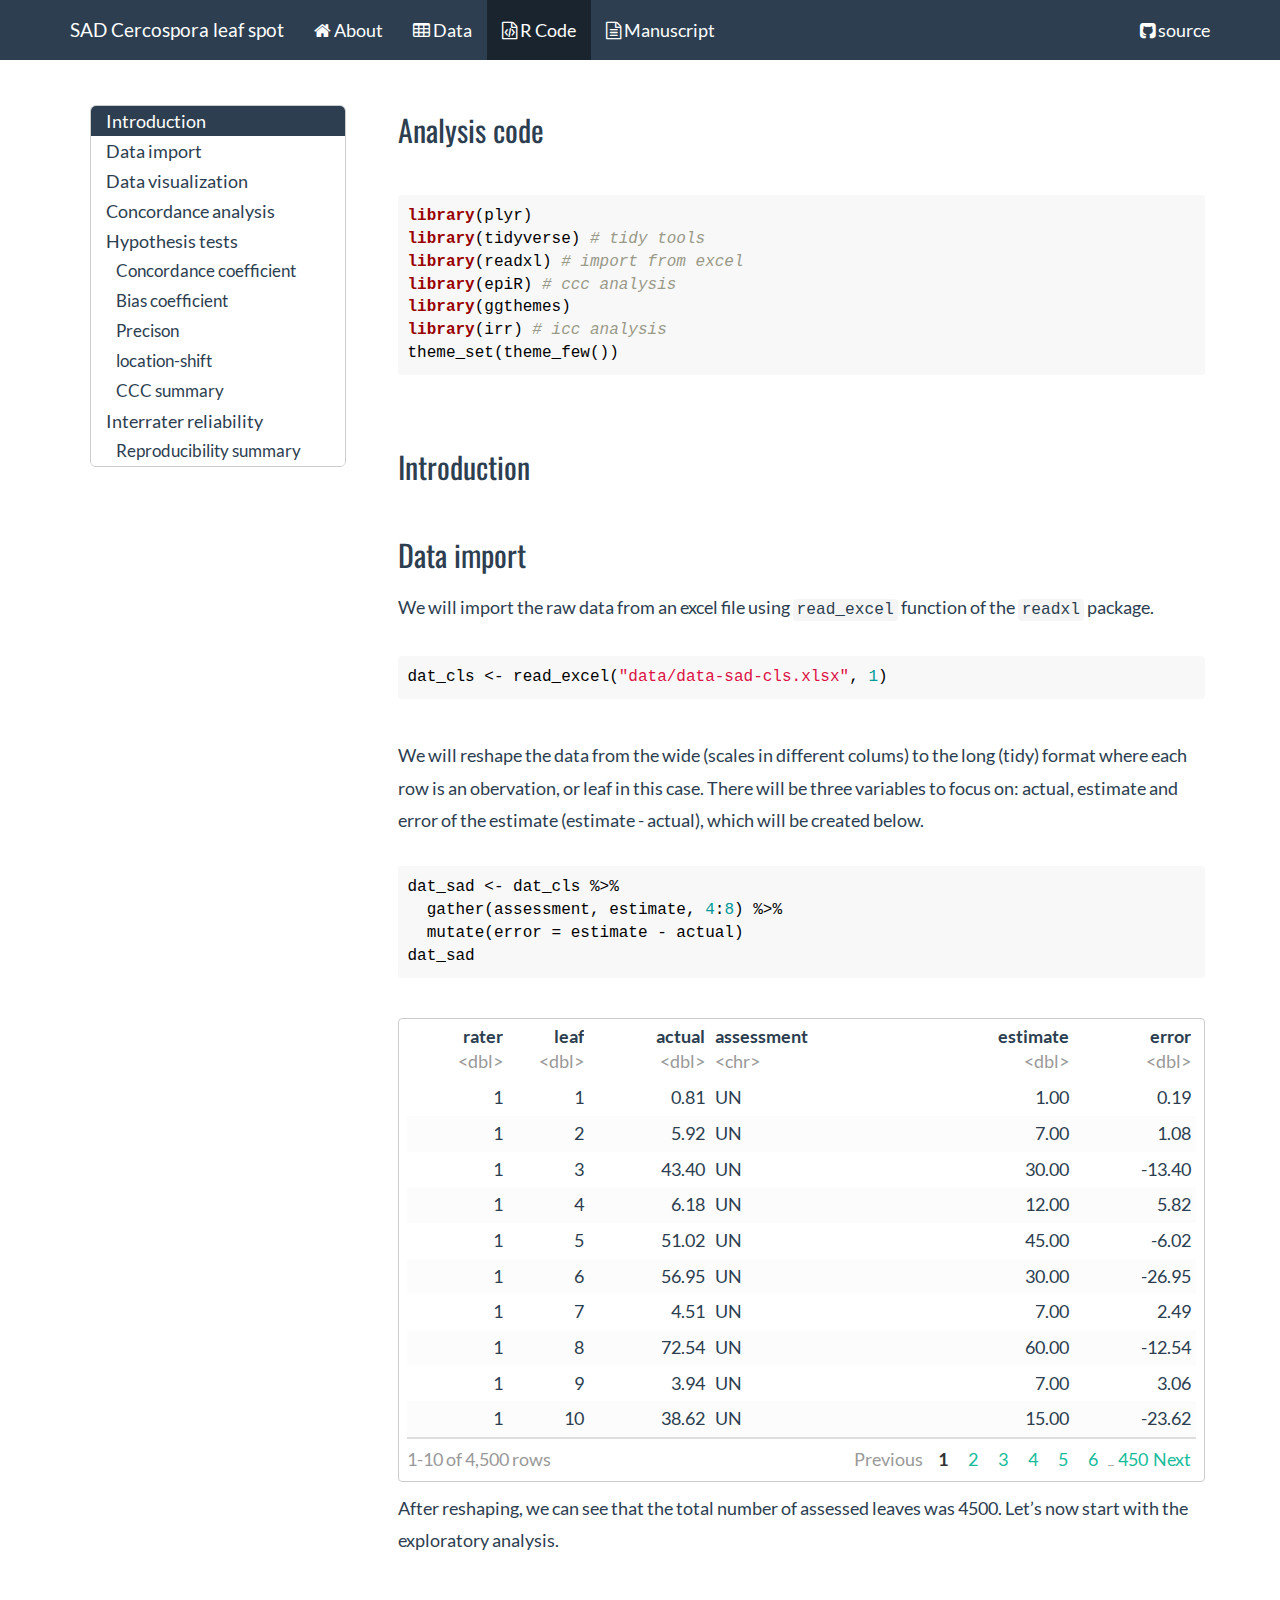
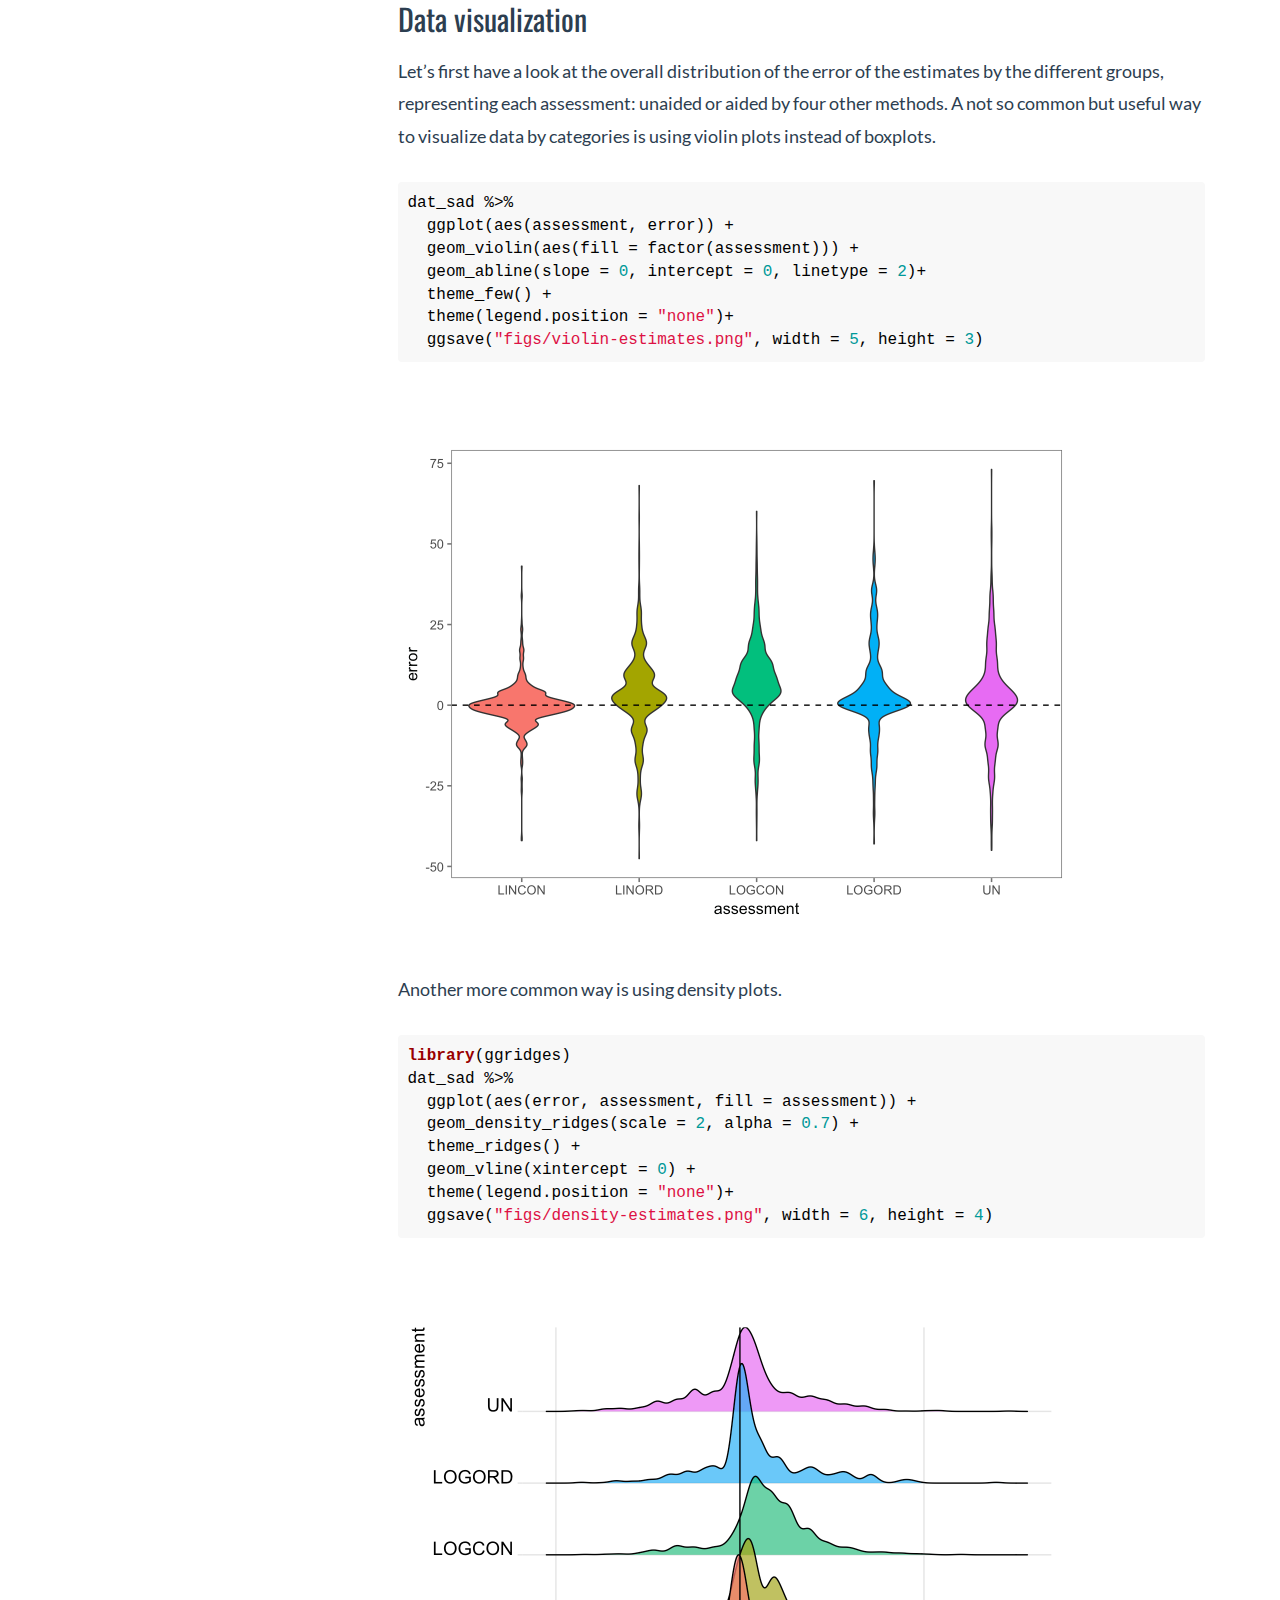
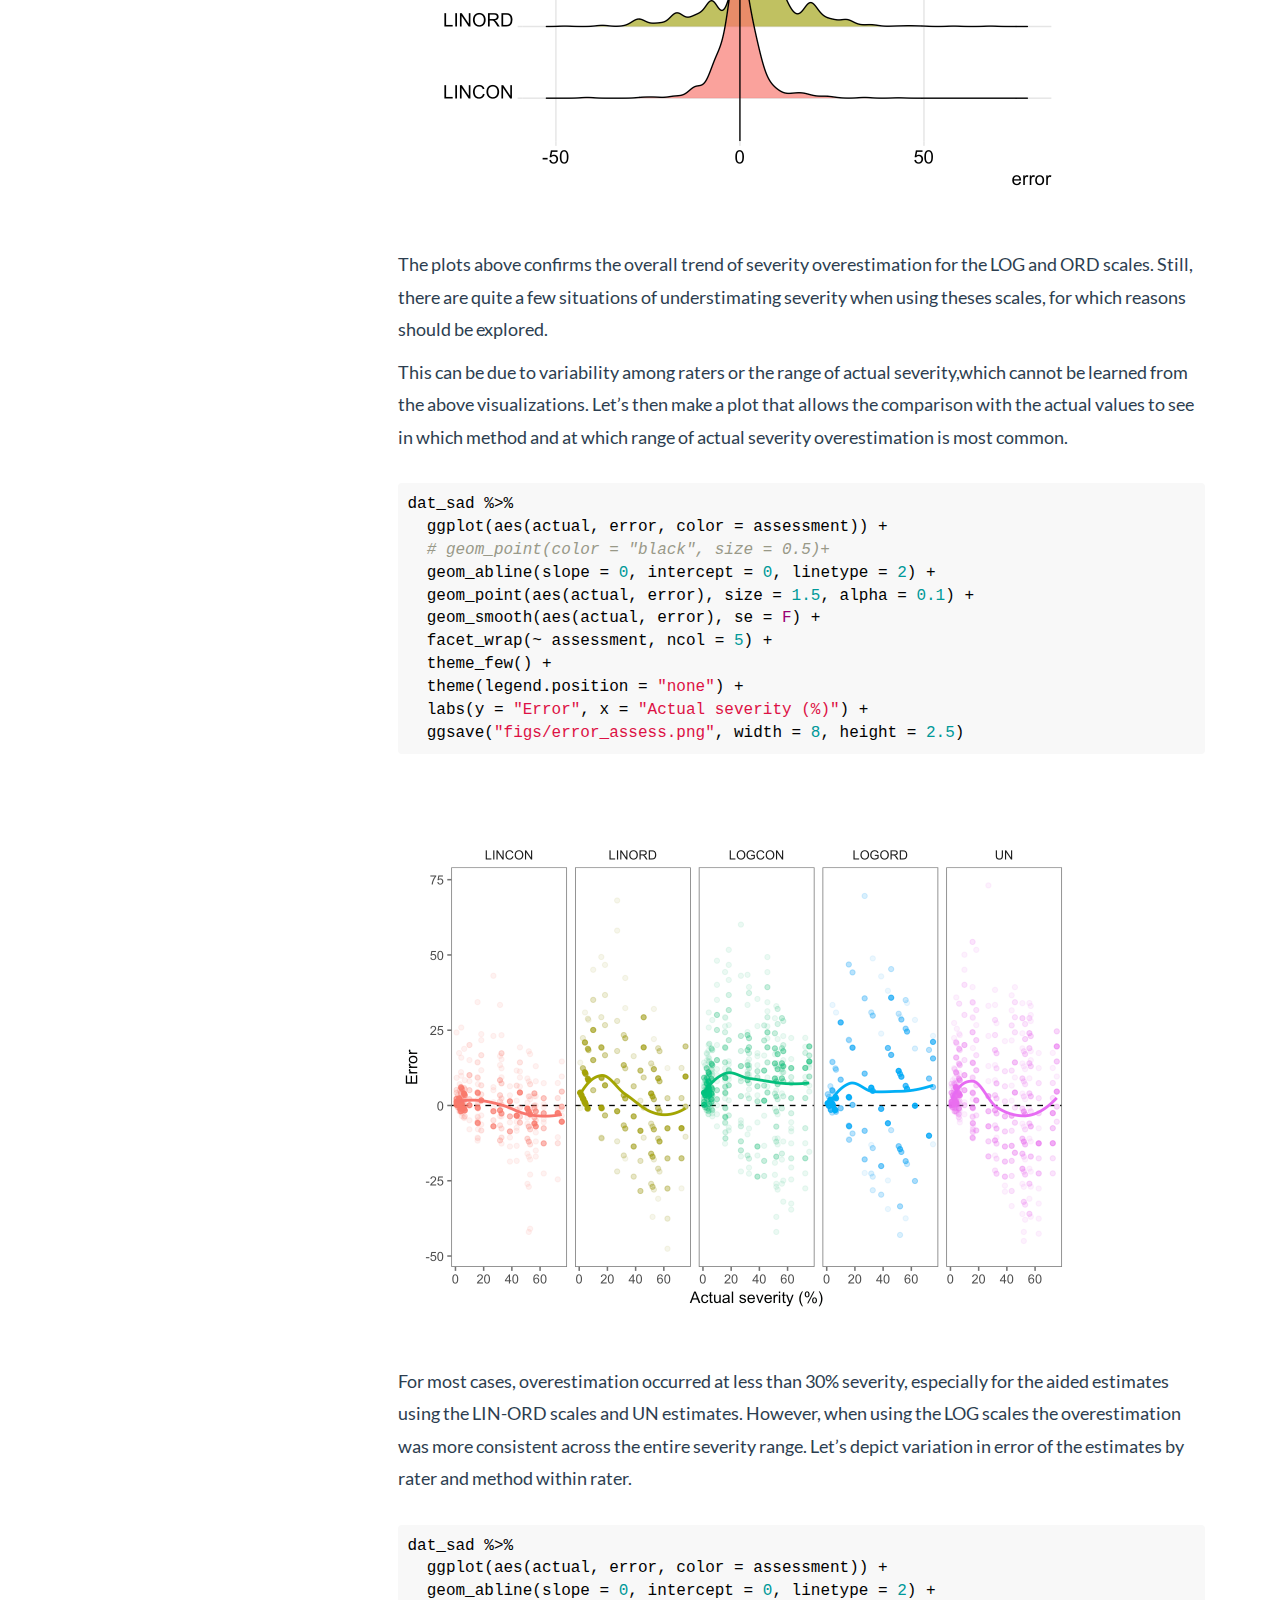
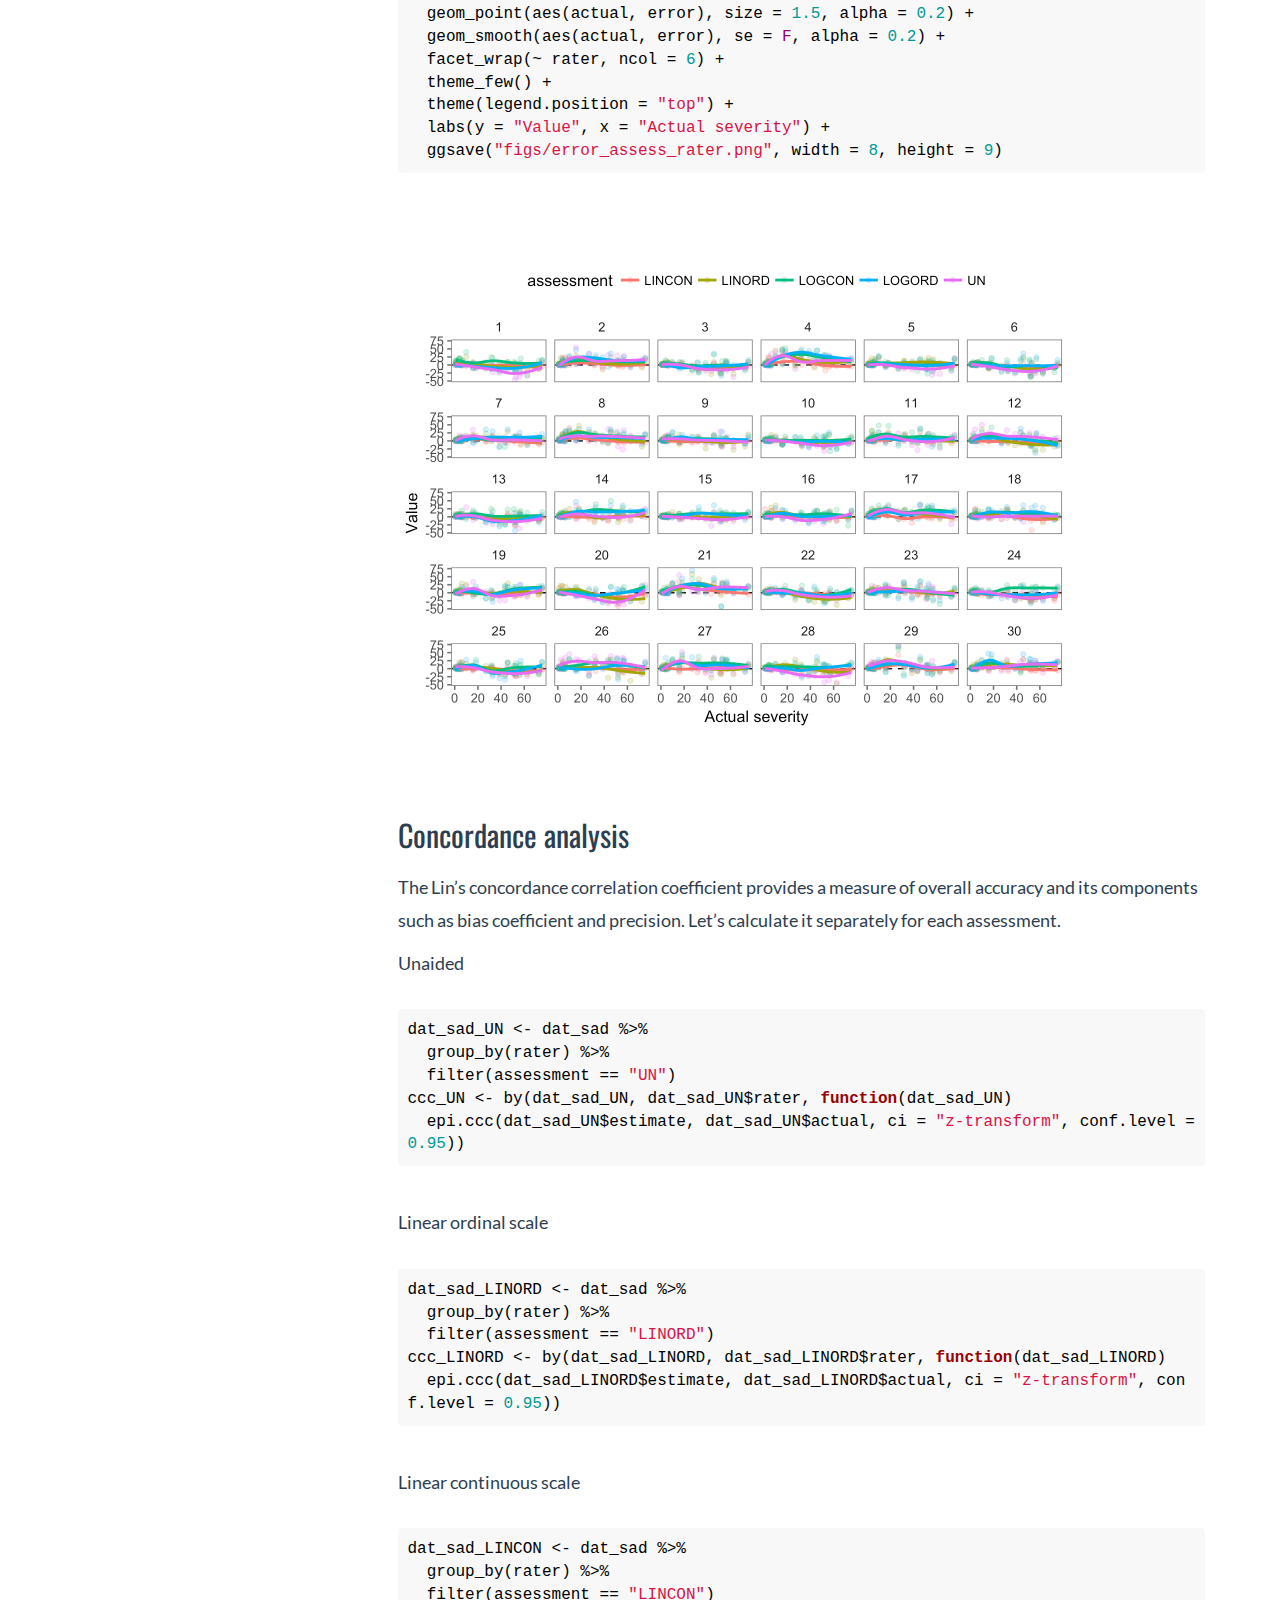
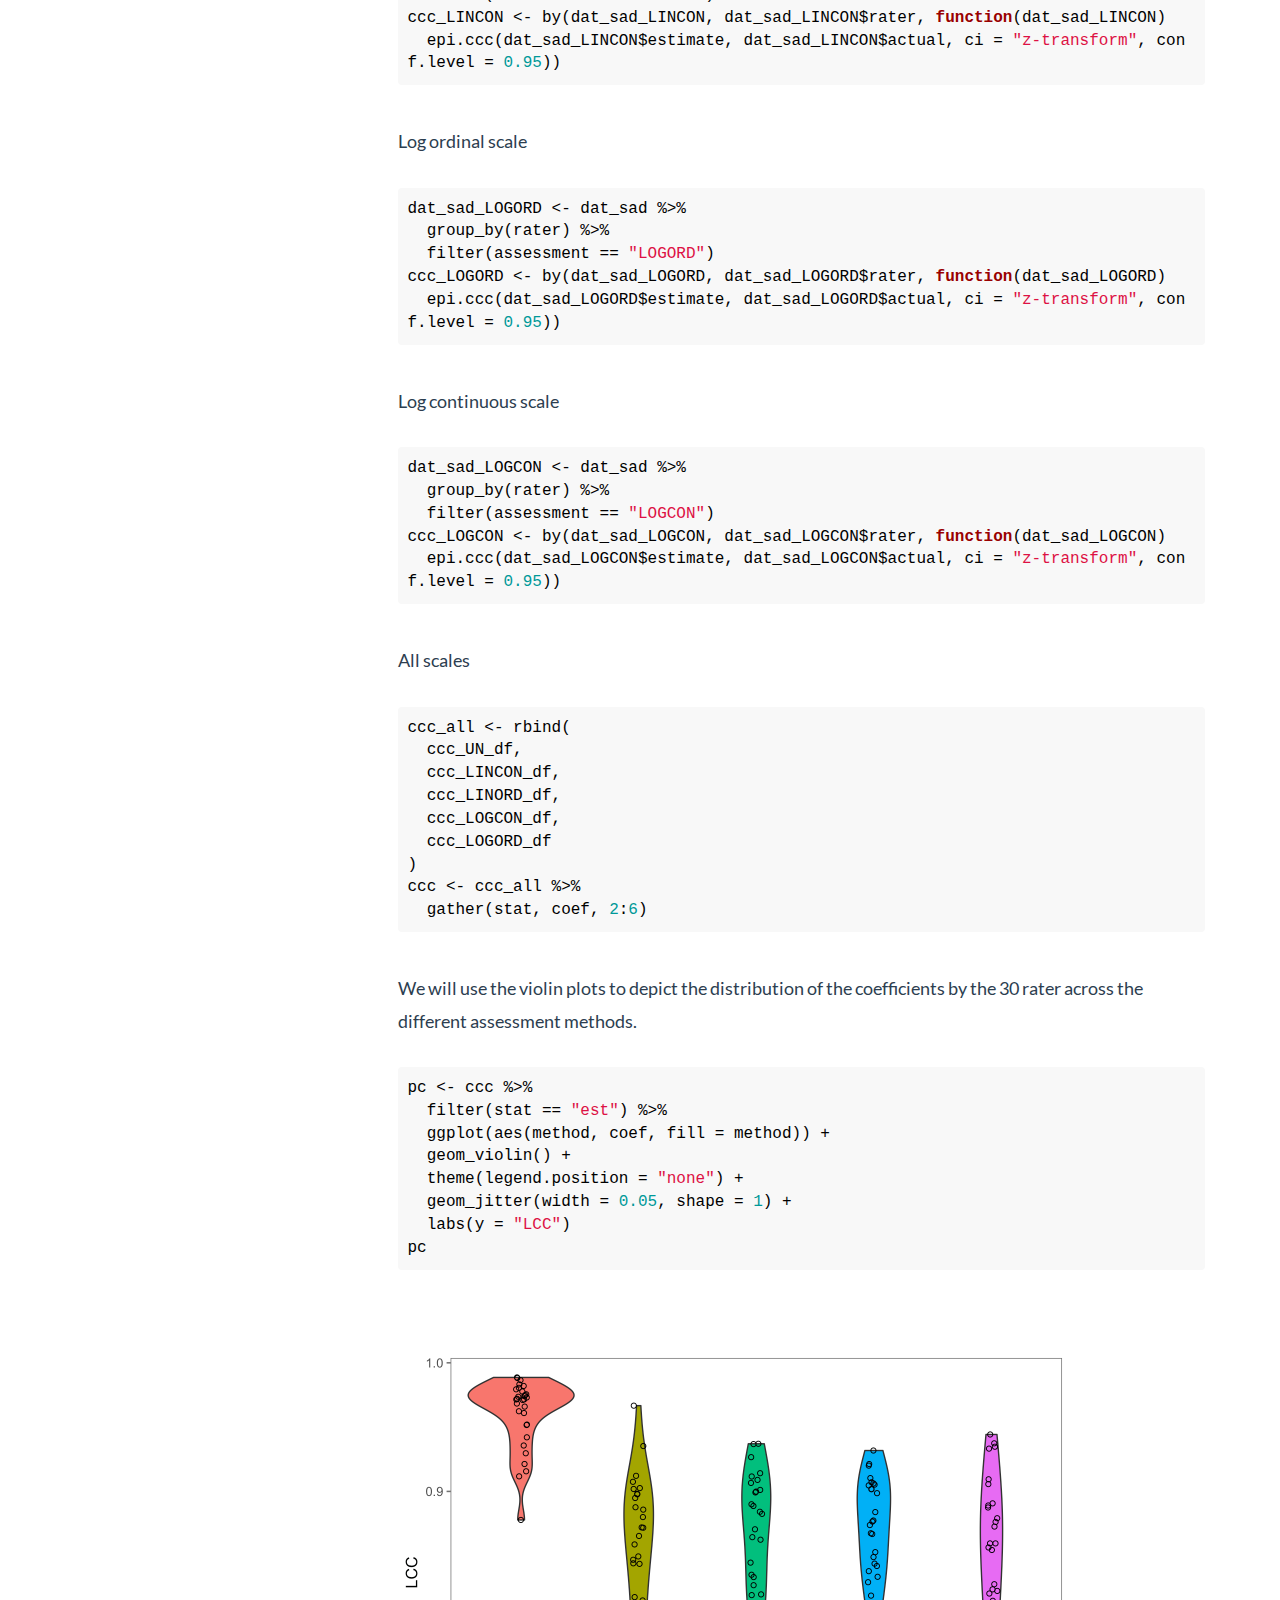
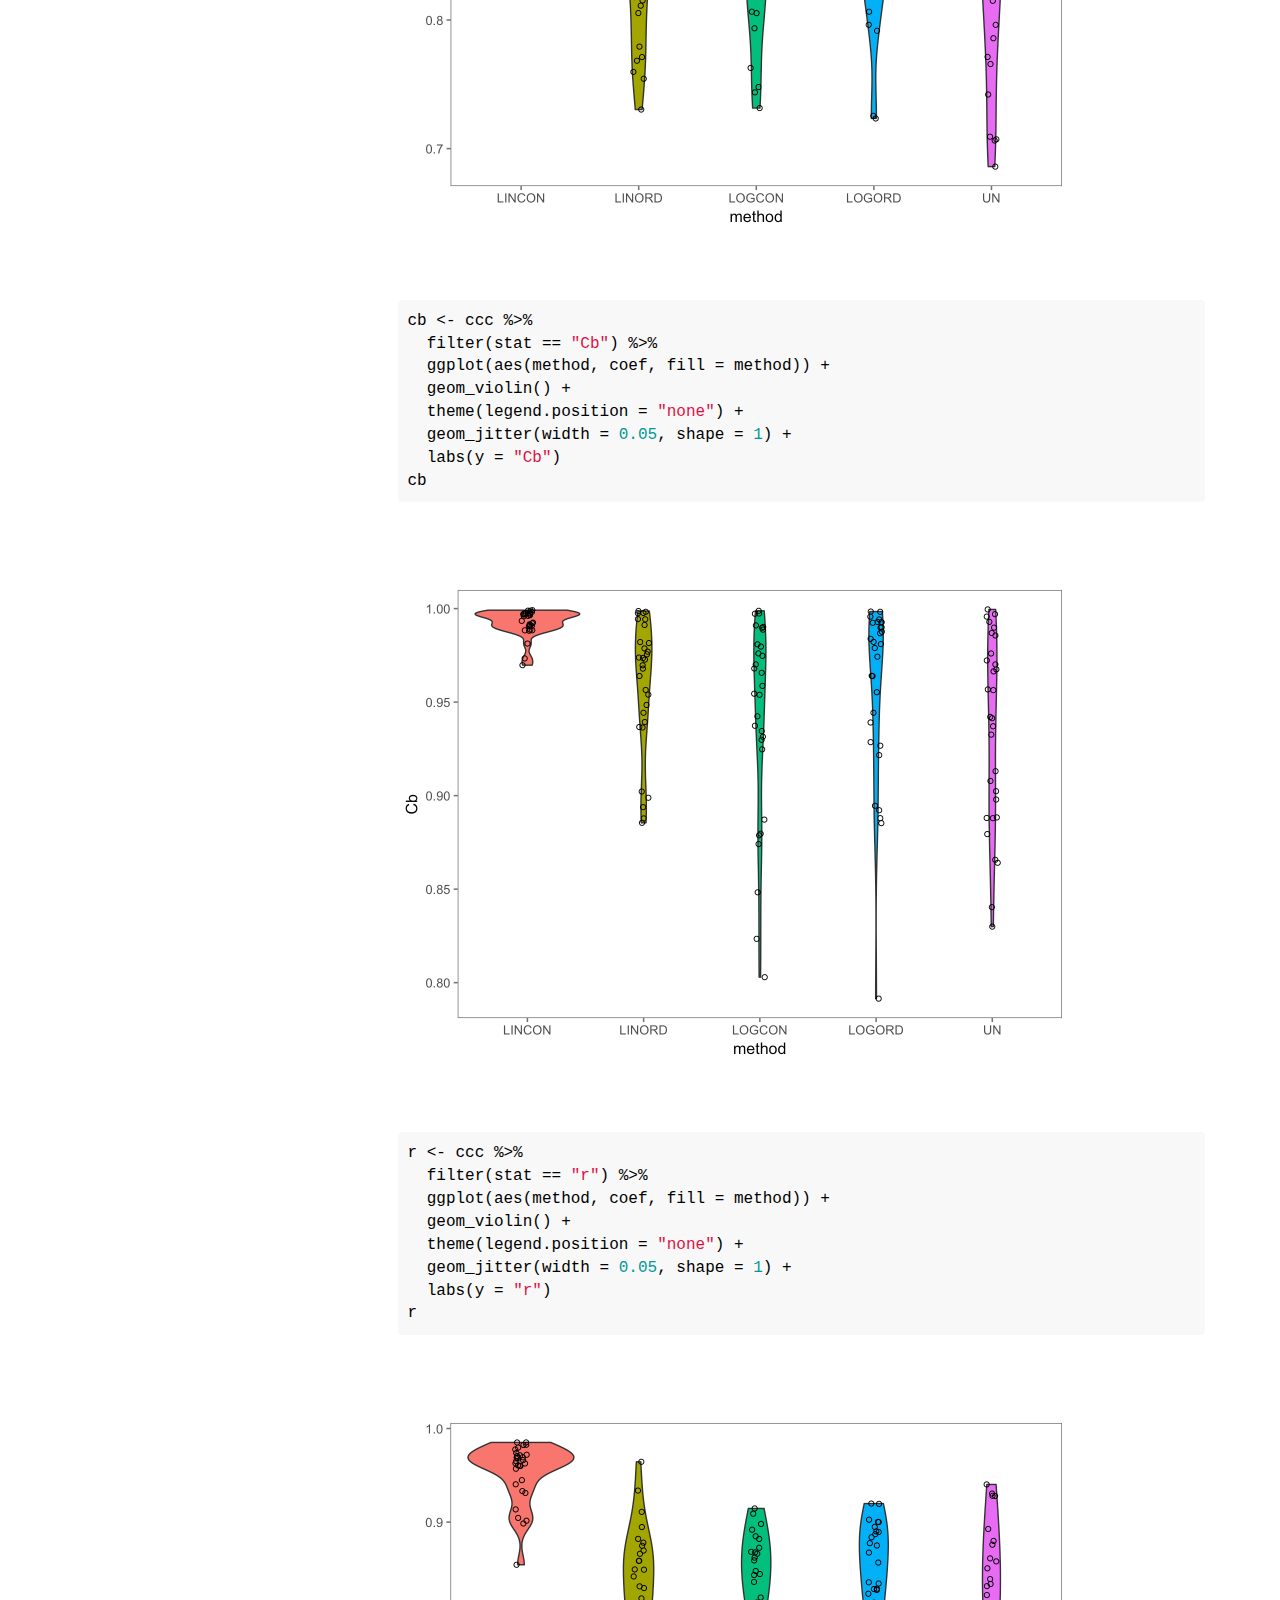
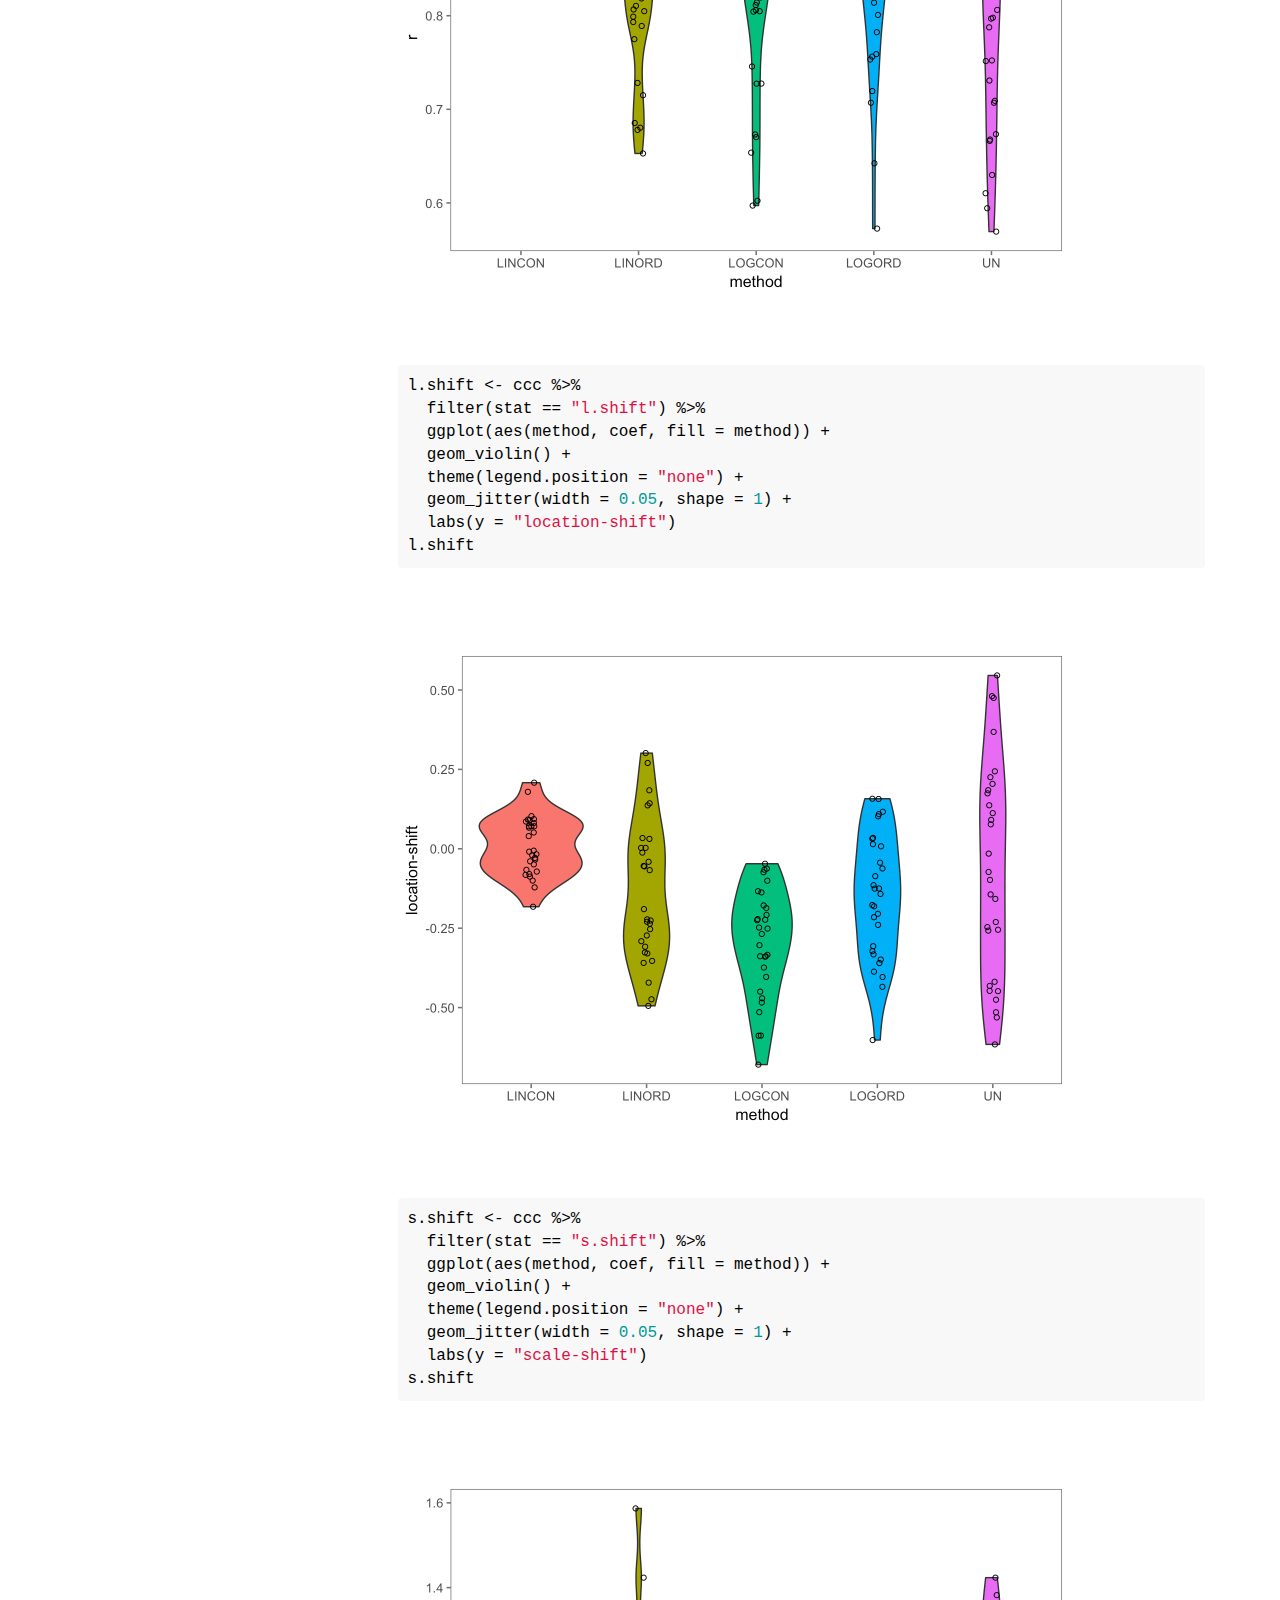
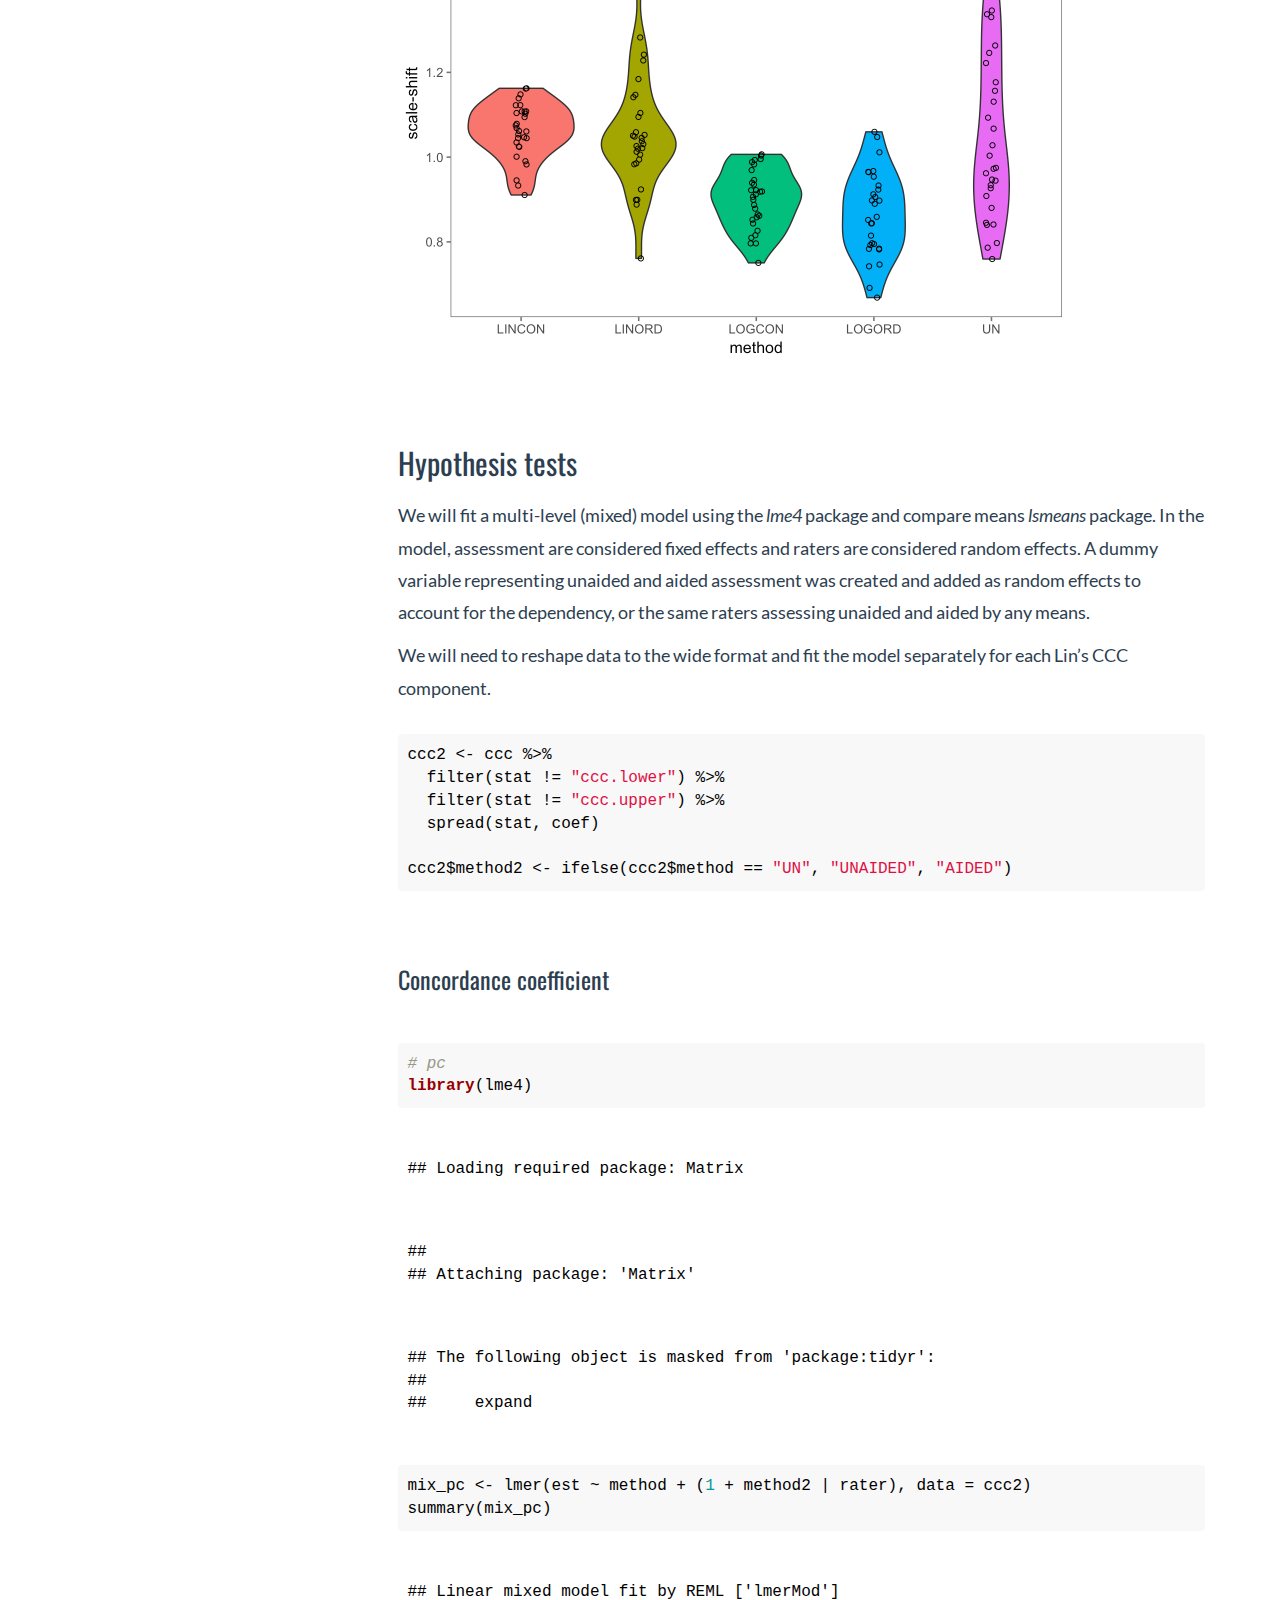
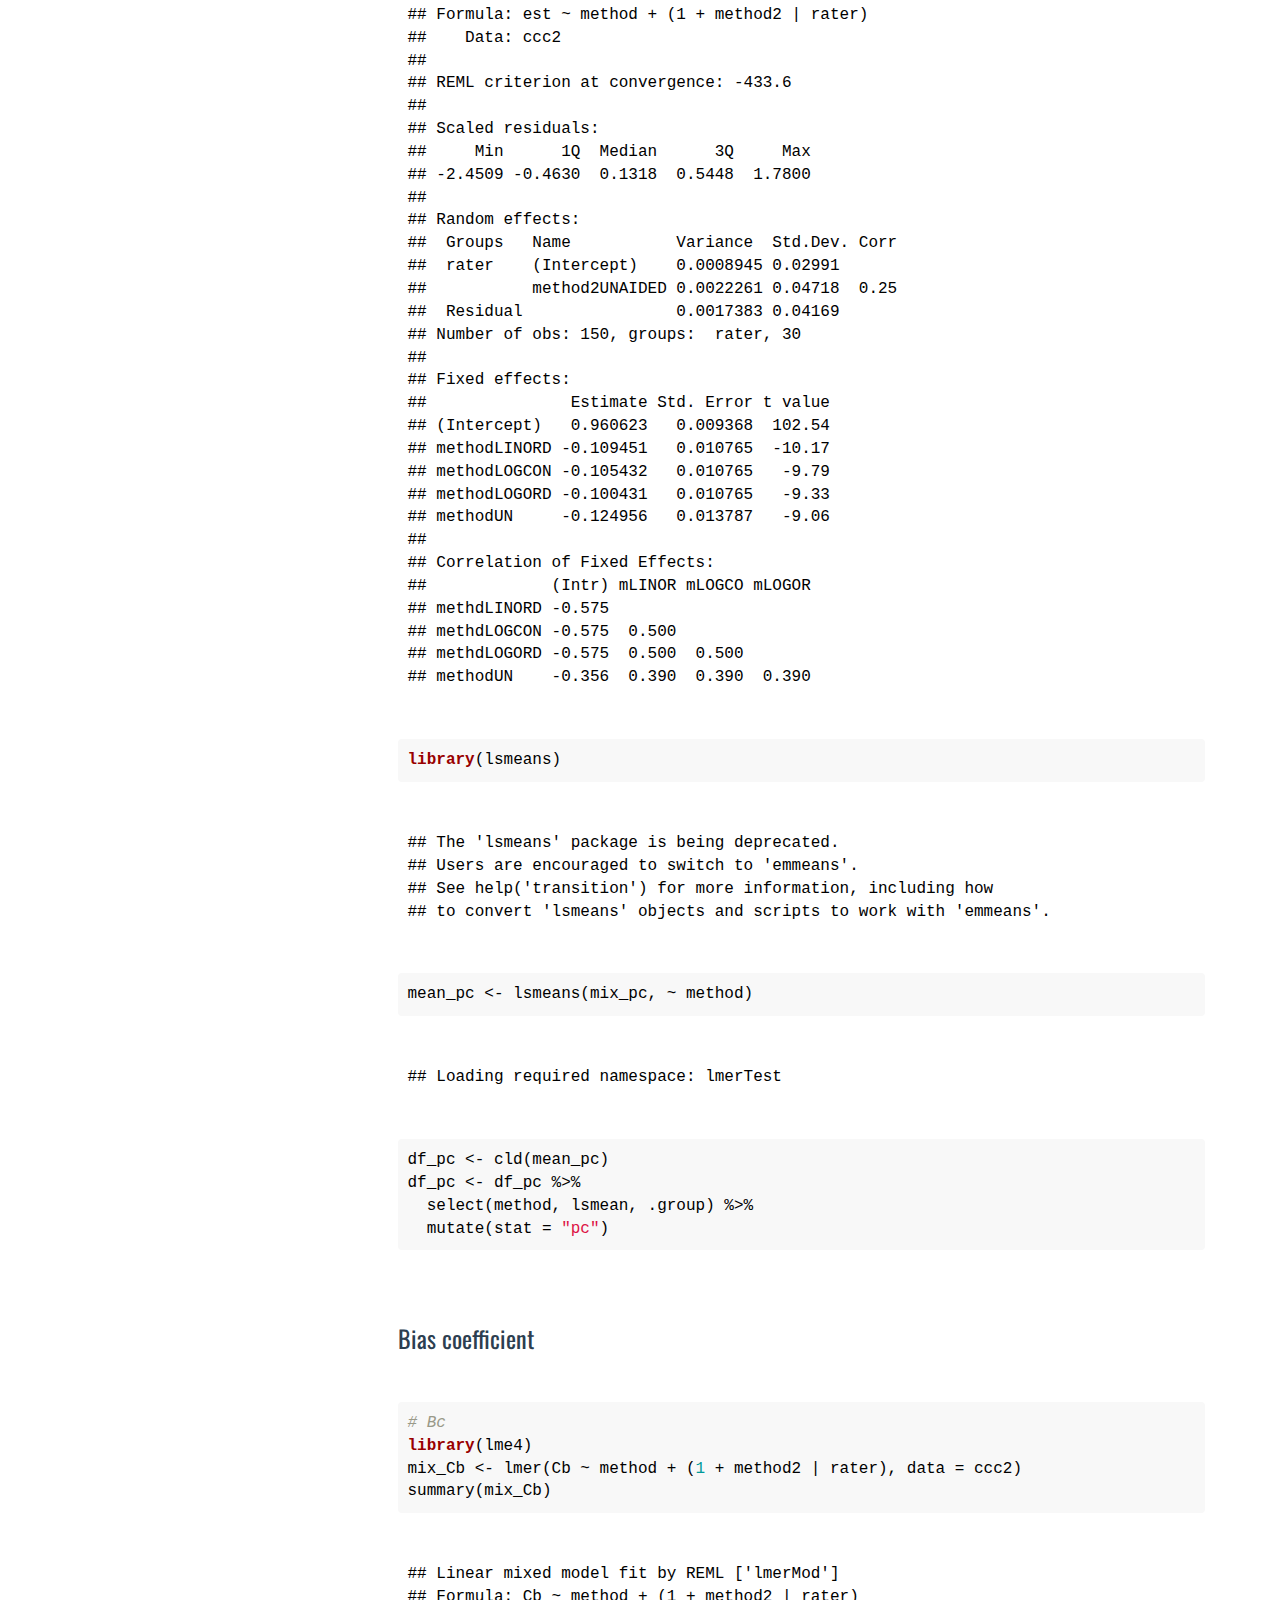
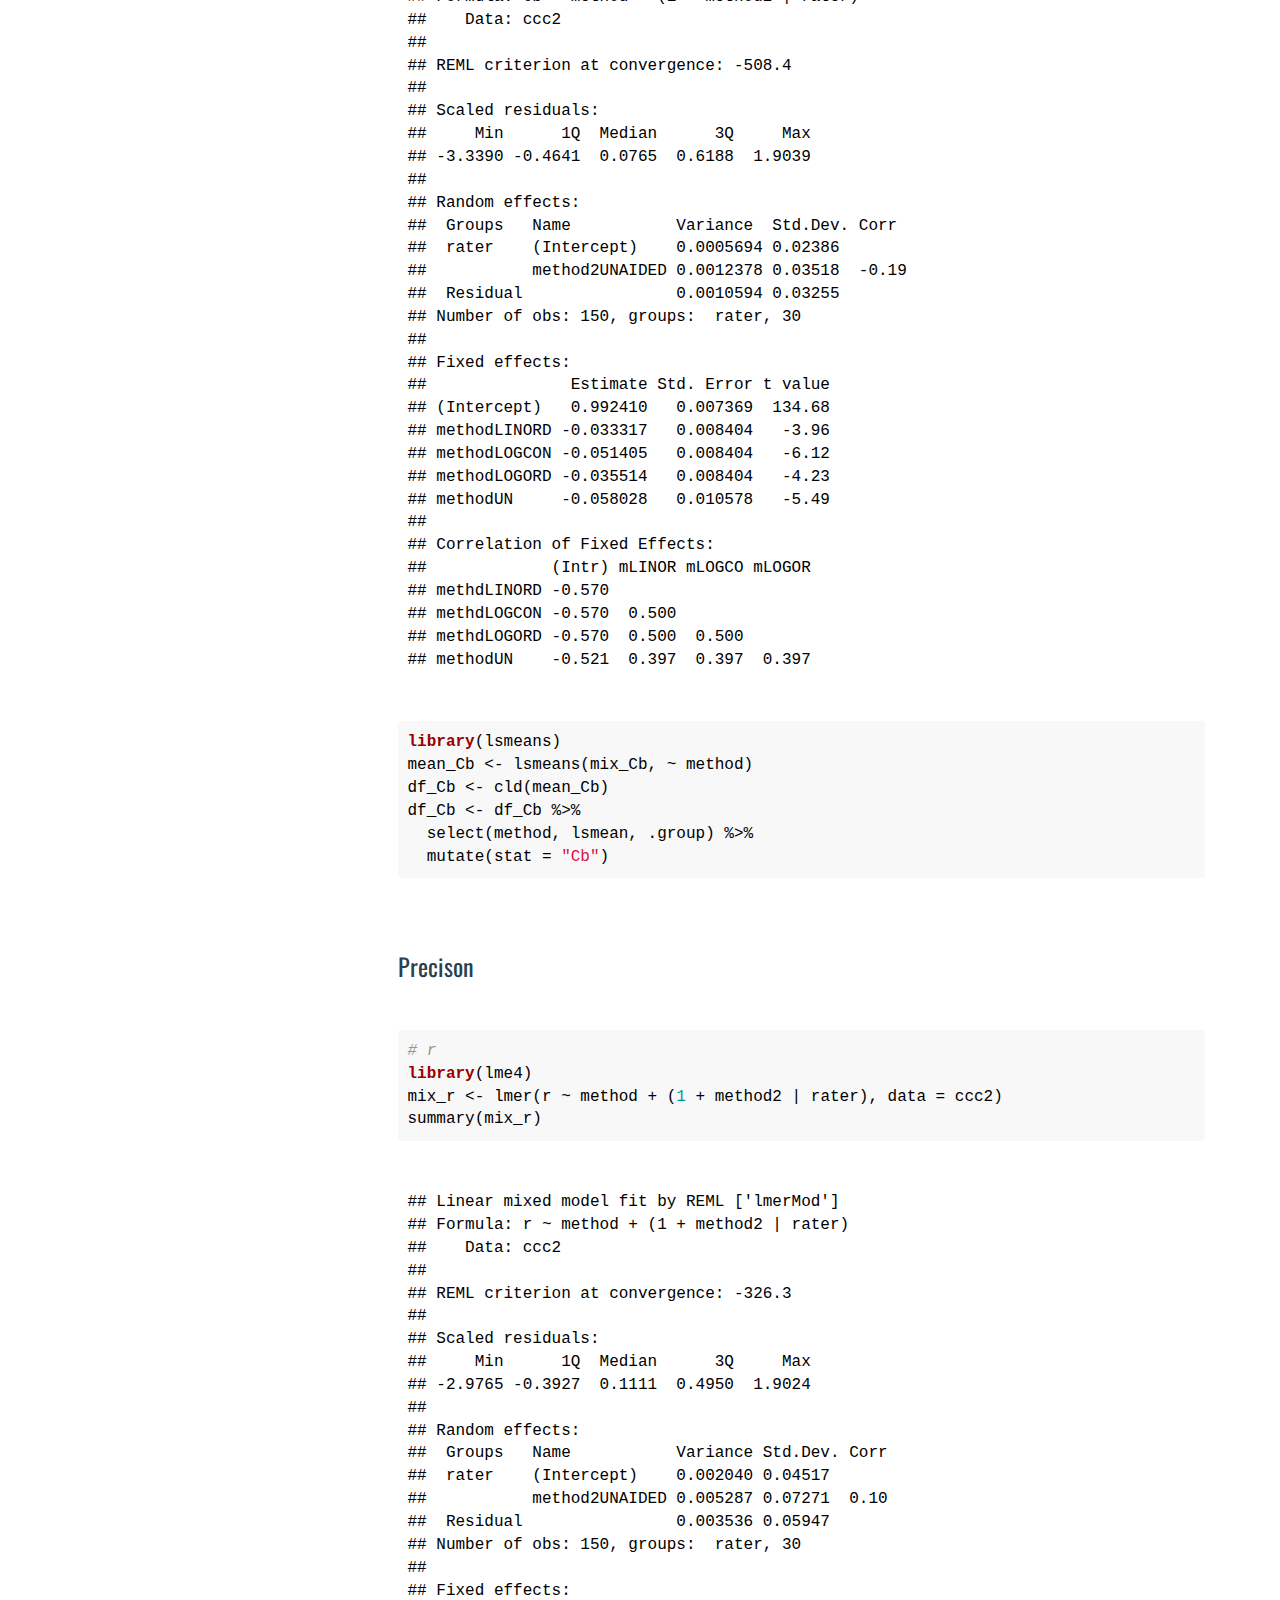
==== docs/code.html @ 4b331e7a "First commit" ====
<!DOCTYPE html>

<html xmlns="http://www.w3.org/1999/xhtml">

<head>

<meta charset="utf-8" />
<meta http-equiv="Content-Type" content="text/html; charset=utf-8" />
<meta name="generator" content="pandoc" />




<title>Analysis code</title>

<script src="site_libs/jquery-1.11.3/jquery.min.js"></script>
<meta name="viewport" content="width=device-width, initial-scale=1" />
<link href="site_libs/bootstrap-3.3.5/css/flatly.min.css" rel="stylesheet" />
<script src="site_libs/bootstrap-3.3.5/js/bootstrap.min.js"></script>
<script src="site_libs/bootstrap-3.3.5/shim/html5shiv.min.js"></script>
<script src="site_libs/bootstrap-3.3.5/shim/respond.min.js"></script>
<script src="site_libs/jqueryui-1.11.4/jquery-ui.min.js"></script>
<link href="site_libs/tocify-1.9.1/jquery.tocify.css" rel="stylesheet" />
<script src="site_libs/tocify-1.9.1/jquery.tocify.js"></script>
<script src="site_libs/navigation-1.1/tabsets.js"></script>
<link href="site_libs/highlightjs-9.12.0/default.css" rel="stylesheet" />
<script src="site_libs/highlightjs-9.12.0/highlight.js"></script>
<link href="site_libs/pagedtable-1.1/css/pagedtable.css" rel="stylesheet" />
<script src="site_libs/pagedtable-1.1/js/pagedtable.js"></script>
<link href="site_libs/font-awesome-4.5.0/css/font-awesome.min.css" rel="stylesheet" />

<style type="text/css">code{white-space: pre;}</style>
<style type="text/css">
  pre:not([class]) {
    background-color: white;
  }
</style>
<script type="text/javascript">
if (window.hljs) {
  hljs.configure({languages: []});
  hljs.initHighlightingOnLoad();
  if (document.readyState && document.readyState === "complete") {
    window.setTimeout(function() { hljs.initHighlighting(); }, 0);
  }
}
</script>



<style type="text/css">
h1 {
  font-size: 34px;
}
h1.title {
  font-size: 38px;
}
h2 {
  font-size: 30px;
}
h3 {
  font-size: 24px;
}
h4 {
  font-size: 18px;
}
h5 {
  font-size: 16px;
}
h6 {
  font-size: 12px;
}
.table th:not([align]) {
  text-align: left;
}
</style>

<link rel="stylesheet" href="style.css" />

</head>

<body>

<style type = "text/css">
.main-container {
  max-width: 940px;
  margin-left: auto;
  margin-right: auto;
}
code {
  color: inherit;
  background-color: rgba(0, 0, 0, 0.04);
}
img {
  max-width:100%;
  height: auto;
}
.tabbed-pane {
  padding-top: 12px;
}
button.code-folding-btn:focus {
  outline: none;
}
</style>


<style type="text/css">
/* padding for bootstrap navbar */
body {
  padding-top: 60px;
  padding-bottom: 40px;
}
/* offset scroll position for anchor links (for fixed navbar)  */
.section h1 {
  padding-top: 65px;
  margin-top: -65px;
}

.section h2 {
  padding-top: 65px;
  margin-top: -65px;
}
.section h3 {
  padding-top: 65px;
  margin-top: -65px;
}
.section h4 {
  padding-top: 65px;
  margin-top: -65px;
}
.section h5 {
  padding-top: 65px;
  margin-top: -65px;
}
.section h6 {
  padding-top: 65px;
  margin-top: -65px;
}
</style>

<script>
// manage active state of menu based on current page
$(document).ready(function () {
  // active menu anchor
  href = window.location.pathname
  href = href.substr(href.lastIndexOf('/') + 1)
  if (href === "")
    href = "index.html";
  var menuAnchor = $('a[href="' + href + '"]');

  // mark it active
  menuAnchor.parent().addClass('active');

  // if it's got a parent navbar menu mark it active as well
  menuAnchor.closest('li.dropdown').addClass('active');
});
</script>


<div class="container-fluid main-container">

<!-- tabsets -->
<script>
$(document).ready(function () {
  window.buildTabsets("TOC");
});
</script>

<!-- code folding -->




<script>
$(document).ready(function ()  {

    // move toc-ignore selectors from section div to header
    $('div.section.toc-ignore')
        .removeClass('toc-ignore')
        .children('h1,h2,h3,h4,h5').addClass('toc-ignore');

    // establish options
    var options = {
      selectors: "h1,h2,h3",
      theme: "bootstrap3",
      context: '.toc-content',
      hashGenerator: function (text) {
        return text.replace(/[.\\/?&!#<>]/g, '').replace(/\s/g, '_').toLowerCase();
      },
      ignoreSelector: ".toc-ignore",
      scrollTo: 0
    };
    options.showAndHide = false;
    options.smoothScroll = false;

    // tocify
    var toc = $("#TOC").tocify(options).data("toc-tocify");
});
</script>

<style type="text/css">

#TOC {
  margin: 25px 0px 20px 0px;
}
@media (max-width: 768px) {
#TOC {
  position: relative;
  width: 100%;
}
}


.toc-content {
  padding-left: 30px;
  padding-right: 40px;
}

div.main-container {
  max-width: 1200px;
}

div.tocify {
  width: 20%;
  max-width: 260px;
  max-height: 85%;
}

@media (min-width: 768px) and (max-width: 991px) {
  div.tocify {
    width: 25%;
  }
}

@media (max-width: 767px) {
  div.tocify {
    width: 100%;
    max-width: none;
  }
}

.tocify ul, .tocify li {
  line-height: 20px;
}

.tocify-subheader .tocify-item {
  font-size: 0.90em;
  padding-left: 25px;
  text-indent: 0;
}

.tocify .list-group-item {
  border-radius: 0px;
}

.tocify-subheader {
  display: inline;
}
.tocify-subheader .tocify-item {
  font-size: 0.95em;
}

</style>

<!-- setup 3col/9col grid for toc_float and main content  -->
<div class="row-fluid">
<div class="col-xs-12 col-sm-4 col-md-3">
<div id="TOC" class="tocify">
</div>
</div>

<div class="toc-content col-xs-12 col-sm-8 col-md-9">




<div class="navbar navbar-default  navbar-fixed-top" role="navigation">
  <div class="container">
    <div class="navbar-header">
      <button type="button" class="navbar-toggle collapsed" data-toggle="collapse" data-target="#navbar">
        <span class="icon-bar"></span>
        <span class="icon-bar"></span>
        <span class="icon-bar"></span>
      </button>
      <a class="navbar-brand" href="index.html">SAD Cercospora leaf spot</a>
    </div>
    <div id="navbar" class="navbar-collapse collapse">
      <ul class="nav navbar-nav">
        <li>
  <a href="index.html">
    <span class="fa fa fa fa-home"></span>
     
    About
  </a>
</li>
<li>
  <a href="data.html">
    <span class="fa fa fa fa-table"></span>
     
    Data
  </a>
</li>
<li>
  <a href="code.html">
    <span class="fa fa fa fa-file-code-o"></span>
     
    R Code
  </a>
</li>
<li>
  <a href="manuscript.html">
    <span class="fa fa fa fa-file-text-o"></span>
     
    Manuscript
  </a>
</li>
      </ul>
      <ul class="nav navbar-nav navbar-right">
        <li>
  <a href="https://github.com/openplantpathology/paper-sad-cls">
    <span class="fa fa-github-square"></span>
     
    source
  </a>
</li>
      </ul>
    </div><!--/.nav-collapse -->
  </div><!--/.container -->
</div><!--/.navbar -->

<div class="fluid-row" id="header">



<h1 class="title toc-ignore">Analysis code</h1>

</div>


<pre class="r"><code>library(plyr)
library(tidyverse) # tidy tools
library(readxl) # import from excel
library(epiR) # ccc analysis
library(ggthemes)
library(irr) # icc analysis
theme_set(theme_few())</code></pre>
<section id="introduction" class="level2">
<h2>Introduction</h2>
</section>
<section id="data-import" class="level2">
<h2>Data import</h2>
<p>We will import the raw data from an excel file using <code>read_excel</code> function of the <code>readxl</code> package.</p>
<pre class="r"><code>dat_cls &lt;- read_excel(&quot;data/data-sad-cls.xlsx&quot;, 1)</code></pre>
<p>We will reshape the data from the wide (scales in different colums) to the long (tidy) format where each row is an obervation, or leaf in this case. There will be three variables to focus on: actual, estimate and error of the estimate (estimate - actual), which will be created below.</p>
<pre class="r"><code>dat_sad &lt;- dat_cls %&gt;%
  gather(assessment, estimate, 4:8) %&gt;%
  mutate(error = estimate - actual)
dat_sad</code></pre>
<div data-pagedtable="false">
<script data-pagedtable-source type="application/json">
{"columns":[{"label":["rater"],"name":[1],"type":["dbl"],"align":["right"]},{"label":["leaf"],"name":[2],"type":["dbl"],"align":["right"]},{"label":["actual"],"name":[3],"type":["dbl"],"align":["right"]},{"label":["assessment"],"name":[4],"type":["chr"],"align":["left"]},{"label":["estimate"],"name":[5],"type":["dbl"],"align":["right"]},{"label":["error"],"name":[6],"type":["dbl"],"align":["right"]}],"data":[{"1":"1","2":"1","3":"0.81","4":"UN","5":"1.00","6":"0.19"},{"1":"1","2":"2","3":"5.92","4":"UN","5":"7.00","6":"1.08"},{"1":"1","2":"3","3":"43.40","4":"UN","5":"30.00","6":"-13.40"},{"1":"1","2":"4","3":"6.18","4":"UN","5":"12.00","6":"5.82"},{"1":"1","2":"5","3":"51.02","4":"UN","5":"45.00","6":"-6.02"},{"1":"1","2":"6","3":"56.95","4":"UN","5":"30.00","6":"-26.95"},{"1":"1","2":"7","3":"4.51","4":"UN","5":"7.00","6":"2.49"},{"1":"1","2":"8","3":"72.54","4":"UN","5":"60.00","6":"-12.54"},{"1":"1","2":"9","3":"3.94","4":"UN","5":"7.00","6":"3.06"},{"1":"1","2":"10","3":"38.62","4":"UN","5":"15.00","6":"-23.62"},{"1":"1","2":"11","3":"62.58","4":"UN","5":"30.00","6":"-32.58"},{"1":"1","2":"12","3":"9.92","4":"UN","5":"7.00","6":"-2.92"},{"1":"1","2":"13","3":"2.60","4":"UN","5":"5.00","6":"2.40"},{"1":"1","2":"14","3":"55.98","4":"UN","5":"20.00","6":"-35.98"},{"1":"1","2":"15","3":"31.60","4":"UN","5":"20.00","6":"-11.60"},{"1":"1","2":"16","3":"1.63","4":"UN","5":"2.00","6":"0.37"},{"1":"1","2":"17","3":"75.38","4":"UN","5":"80.00","6":"4.62"},{"1":"1","2":"18","3":"45.70","4":"UN","5":"30.00","6":"-15.70"},{"1":"1","2":"19","3":"18.30","4":"UN","5":"10.00","6":"-8.30"},{"1":"1","2":"20","3":"15.91","4":"UN","5":"7.00","6":"-8.91"},{"1":"1","2":"21","3":"4.11","4":"UN","5":"5.00","6":"0.89"},{"1":"1","2":"22","3":"52.00","4":"UN","5":"7.00","6":"-45.00"},{"1":"1","2":"23","3":"3.84","4":"UN","5":"5.00","6":"1.16"},{"1":"1","2":"24","3":"15.67","4":"UN","5":"7.00","6":"-8.67"},{"1":"1","2":"25","3":"52.94","4":"UN","5":"15.00","6":"-37.94"},{"1":"1","2":"26","3":"0.75","4":"UN","5":"1.00","6":"0.25"},{"1":"1","2":"27","3":"6.62","4":"UN","5":"7.00","6":"0.38"},{"1":"1","2":"28","3":"2.94","4":"UN","5":"5.00","6":"2.06"},{"1":"1","2":"29","3":"26.91","4":"UN","5":"20.00","6":"-6.91"},{"1":"1","2":"30","3":"32.65","4":"UN","5":"10.00","6":"-22.65"},{"1":"2","2":"1","3":"0.81","4":"UN","5":"0.50","6":"-0.31"},{"1":"2","2":"2","3":"5.92","4":"UN","5":"10.00","6":"4.08"},{"1":"2","2":"3","3":"43.40","4":"UN","5":"75.00","6":"31.60"},{"1":"2","2":"4","3":"6.18","4":"UN","5":"30.00","6":"23.82"},{"1":"2","2":"5","3":"51.02","4":"UN","5":"80.00","6":"28.98"},{"1":"2","2":"6","3":"56.95","4":"UN","5":"85.00","6":"28.05"},{"1":"2","2":"7","3":"4.51","4":"UN","5":"8.00","6":"3.49"},{"1":"2","2":"8","3":"72.54","4":"UN","5":"90.00","6":"17.46"},{"1":"2","2":"9","3":"3.94","4":"UN","5":"6.00","6":"2.06"},{"1":"2","2":"10","3":"38.62","4":"UN","5":"30.00","6":"-8.62"},{"1":"2","2":"11","3":"62.58","4":"UN","5":"55.00","6":"-7.58"},{"1":"2","2":"12","3":"9.92","4":"UN","5":"30.00","6":"20.08"},{"1":"2","2":"13","3":"2.60","4":"UN","5":"5.00","6":"2.40"},{"1":"2","2":"14","3":"55.98","4":"UN","5":"75.00","6":"19.02"},{"1":"2","2":"15","3":"31.60","4":"UN","5":"35.00","6":"3.40"},{"1":"2","2":"16","3":"1.63","4":"UN","5":"3.00","6":"1.37"},{"1":"2","2":"17","3":"75.38","4":"UN","5":"95.00","6":"19.62"},{"1":"2","2":"18","3":"45.70","4":"UN","5":"60.00","6":"14.30"},{"1":"2","2":"19","3":"18.30","4":"UN","5":"30.00","6":"11.70"},{"1":"2","2":"20","3":"15.91","4":"UN","5":"20.00","6":"4.09"},{"1":"2","2":"21","3":"4.11","4":"UN","5":"25.00","6":"20.89"},{"1":"2","2":"22","3":"52.00","4":"UN","5":"55.00","6":"3.00"},{"1":"2","2":"23","3":"3.84","4":"UN","5":"5.00","6":"1.16"},{"1":"2","2":"24","3":"15.67","4":"UN","5":"70.00","6":"54.33"},{"1":"2","2":"25","3":"52.94","4":"UN","5":"65.00","6":"12.06"},{"1":"2","2":"26","3":"0.75","4":"UN","5":"1.00","6":"0.25"},{"1":"2","2":"27","3":"6.62","4":"UN","5":"15.00","6":"8.38"},{"1":"2","2":"28","3":"2.94","4":"UN","5":"5.00","6":"2.06"},{"1":"2","2":"29","3":"26.91","4":"UN","5":"60.00","6":"33.09"},{"1":"2","2":"30","3":"32.65","4":"UN","5":"40.00","6":"7.35"},{"1":"3","2":"1","3":"0.81","4":"UN","5":"2.00","6":"1.19"},{"1":"3","2":"2","3":"5.92","4":"UN","5":"5.00","6":"-0.92"},{"1":"3","2":"3","3":"43.40","4":"UN","5":"25.00","6":"-18.40"},{"1":"3","2":"4","3":"6.18","4":"UN","5":"10.00","6":"3.82"},{"1":"3","2":"5","3":"51.02","4":"UN","5":"25.00","6":"-26.02"},{"1":"3","2":"6","3":"56.95","4":"UN","5":"40.00","6":"-16.95"},{"1":"3","2":"7","3":"4.51","4":"UN","5":"5.00","6":"0.49"},{"1":"3","2":"8","3":"72.54","4":"UN","5":"60.00","6":"-12.54"},{"1":"3","2":"9","3":"3.94","4":"UN","5":"6.00","6":"2.06"},{"1":"3","2":"10","3":"38.62","4":"UN","5":"20.00","6":"-18.62"},{"1":"3","2":"11","3":"62.58","4":"UN","5":"25.00","6":"-37.58"},{"1":"3","2":"12","3":"9.92","4":"UN","5":"15.00","6":"5.08"},{"1":"3","2":"13","3":"2.60","4":"UN","5":"7.00","6":"4.40"},{"1":"3","2":"14","3":"55.98","4":"UN","5":"60.00","6":"4.02"},{"1":"3","2":"15","3":"31.60","4":"UN","5":"20.00","6":"-11.60"},{"1":"3","2":"16","3":"1.63","4":"UN","5":"3.00","6":"1.37"},{"1":"3","2":"17","3":"75.38","4":"UN","5":"80.00","6":"4.62"},{"1":"3","2":"18","3":"45.70","4":"UN","5":"50.00","6":"4.30"},{"1":"3","2":"19","3":"18.30","4":"UN","5":"20.00","6":"1.70"},{"1":"3","2":"20","3":"15.91","4":"UN","5":"12.00","6":"-3.91"},{"1":"3","2":"21","3":"4.11","4":"UN","5":"8.00","6":"3.89"},{"1":"3","2":"22","3":"52.00","4":"UN","5":"40.00","6":"-12.00"},{"1":"3","2":"23","3":"3.84","4":"UN","5":"5.00","6":"1.16"},{"1":"3","2":"24","3":"15.67","4":"UN","5":"15.00","6":"-0.67"},{"1":"3","2":"25","3":"52.94","4":"UN","5":"40.00","6":"-12.94"},{"1":"3","2":"26","3":"0.75","4":"UN","5":"2.00","6":"1.25"},{"1":"3","2":"27","3":"6.62","4":"UN","5":"10.00","6":"3.38"},{"1":"3","2":"28","3":"2.94","4":"UN","5":"5.00","6":"2.06"},{"1":"3","2":"29","3":"26.91","4":"UN","5":"25.00","6":"-1.91"},{"1":"3","2":"30","3":"32.65","4":"UN","5":"15.00","6":"-17.65"},{"1":"4","2":"1","3":"0.81","4":"UN","5":"1.00","6":"0.19"},{"1":"4","2":"2","3":"5.92","4":"UN","5":"3.00","6":"-2.92"},{"1":"4","2":"3","3":"43.40","4":"UN","5":"50.00","6":"6.60"},{"1":"4","2":"4","3":"6.18","4":"UN","5":"40.00","6":"33.82"},{"1":"4","2":"5","3":"51.02","4":"UN","5":"60.00","6":"8.98"},{"1":"4","2":"6","3":"56.95","4":"UN","5":"80.00","6":"23.05"},{"1":"4","2":"7","3":"4.51","4":"UN","5":"15.00","6":"10.49"},{"1":"4","2":"8","3":"72.54","4":"UN","5":"80.00","6":"7.46"},{"1":"4","2":"9","3":"3.94","4":"UN","5":"15.00","6":"11.06"},{"1":"4","2":"10","3":"38.62","4":"UN","5":"50.00","6":"11.38"},{"1":"4","2":"11","3":"62.58","4":"UN","5":"60.00","6":"-2.58"},{"1":"4","2":"12","3":"9.92","4":"UN","5":"50.00","6":"40.08"},{"1":"4","2":"13","3":"2.60","4":"UN","5":"10.00","6":"7.40"},{"1":"4","2":"14","3":"55.98","4":"UN","5":"85.00","6":"29.02"},{"1":"4","2":"15","3":"31.60","4":"UN","5":"50.00","6":"18.40"},{"1":"4","2":"16","3":"1.63","4":"UN","5":"5.00","6":"3.37"},{"1":"4","2":"17","3":"75.38","4":"UN","5":"95.00","6":"19.62"},{"1":"4","2":"18","3":"45.70","4":"UN","5":"60.00","6":"14.30"},{"1":"4","2":"19","3":"18.30","4":"UN","5":"50.00","6":"31.70"},{"1":"4","2":"20","3":"15.91","4":"UN","5":"45.00","6":"29.09"},{"1":"4","2":"21","3":"4.11","4":"UN","5":"25.00","6":"20.89"},{"1":"4","2":"22","3":"52.00","4":"UN","5":"70.00","6":"18.00"},{"1":"4","2":"23","3":"3.84","4":"UN","5":"10.00","6":"6.16"},{"1":"4","2":"24","3":"15.67","4":"UN","5":"55.00","6":"39.33"},{"1":"4","2":"25","3":"52.94","4":"UN","5":"75.00","6":"22.06"},{"1":"4","2":"26","3":"0.75","4":"UN","5":"2.00","6":"1.25"},{"1":"4","2":"27","3":"6.62","4":"UN","5":"10.00","6":"3.38"},{"1":"4","2":"28","3":"2.94","4":"UN","5":"2.00","6":"-0.94"},{"1":"4","2":"29","3":"26.91","4":"UN","5":"15.00","6":"-11.91"},{"1":"4","2":"30","3":"32.65","4":"UN","5":"50.00","6":"17.35"},{"1":"5","2":"1","3":"0.81","4":"UN","5":"1.00","6":"0.19"},{"1":"5","2":"2","3":"5.92","4":"UN","5":"10.00","6":"4.08"},{"1":"5","2":"3","3":"43.40","4":"UN","5":"40.00","6":"-3.40"},{"1":"5","2":"4","3":"6.18","4":"UN","5":"10.00","6":"3.82"},{"1":"5","2":"5","3":"51.02","4":"UN","5":"40.00","6":"-11.02"},{"1":"5","2":"6","3":"56.95","4":"UN","5":"35.00","6":"-21.95"},{"1":"5","2":"7","3":"4.51","4":"UN","5":"2.00","6":"-2.51"},{"1":"5","2":"8","3":"72.54","4":"UN","5":"55.00","6":"-17.54"},{"1":"5","2":"9","3":"3.94","4":"UN","5":"4.00","6":"0.06"},{"1":"5","2":"10","3":"38.62","4":"UN","5":"25.00","6":"-13.62"},{"1":"5","2":"11","3":"62.58","4":"UN","5":"35.00","6":"-27.58"},{"1":"5","2":"12","3":"9.92","4":"UN","5":"15.00","6":"5.08"},{"1":"5","2":"13","3":"2.60","4":"UN","5":"5.00","6":"2.40"},{"1":"5","2":"14","3":"55.98","4":"UN","5":"25.00","6":"-30.98"},{"1":"5","2":"15","3":"31.60","4":"UN","5":"20.00","6":"-11.60"},{"1":"5","2":"16","3":"1.63","4":"UN","5":"2.00","6":"0.37"},{"1":"5","2":"17","3":"75.38","4":"UN","5":"95.00","6":"19.62"},{"1":"5","2":"18","3":"45.70","4":"UN","5":"50.00","6":"4.30"},{"1":"5","2":"19","3":"18.30","4":"UN","5":"25.00","6":"6.70"},{"1":"5","2":"20","3":"15.91","4":"UN","5":"10.00","6":"-5.91"},{"1":"5","2":"21","3":"4.11","4":"UN","5":"5.00","6":"0.89"},{"1":"5","2":"22","3":"52.00","4":"UN","5":"45.00","6":"-7.00"},{"1":"5","2":"23","3":"3.84","4":"UN","5":"5.00","6":"1.16"},{"1":"5","2":"24","3":"15.67","4":"UN","5":"15.00","6":"-0.67"},{"1":"5","2":"25","3":"52.94","4":"UN","5":"50.00","6":"-2.94"},{"1":"5","2":"26","3":"0.75","4":"UN","5":"1.00","6":"0.25"},{"1":"5","2":"27","3":"6.62","4":"UN","5":"10.00","6":"3.38"},{"1":"5","2":"28","3":"2.94","4":"UN","5":"2.00","6":"-0.94"},{"1":"5","2":"29","3":"26.91","4":"UN","5":"15.00","6":"-11.91"},{"1":"5","2":"30","3":"32.65","4":"UN","5":"25.00","6":"-7.65"},{"1":"6","2":"1","3":"0.81","4":"UN","5":"1.00","6":"0.19"},{"1":"6","2":"2","3":"5.92","4":"UN","5":"5.00","6":"-0.92"},{"1":"6","2":"3","3":"43.40","4":"UN","5":"35.00","6":"-8.40"},{"1":"6","2":"4","3":"6.18","4":"UN","5":"12.00","6":"5.82"},{"1":"6","2":"5","3":"51.02","4":"UN","5":"40.00","6":"-11.02"},{"1":"6","2":"6","3":"56.95","4":"UN","5":"50.00","6":"-6.95"},{"1":"6","2":"7","3":"4.51","4":"UN","5":"8.00","6":"3.49"},{"1":"6","2":"8","3":"72.54","4":"UN","5":"65.00","6":"-7.54"},{"1":"6","2":"9","3":"3.94","4":"UN","5":"5.00","6":"1.06"},{"1":"6","2":"10","3":"38.62","4":"UN","5":"12.00","6":"-26.62"},{"1":"6","2":"11","3":"62.58","4":"UN","5":"45.00","6":"-17.58"},{"1":"6","2":"12","3":"9.92","4":"UN","5":"11.00","6":"1.08"},{"1":"6","2":"13","3":"2.60","4":"UN","5":"3.00","6":"0.40"},{"1":"6","2":"14","3":"55.98","4":"UN","5":"30.00","6":"-25.98"},{"1":"6","2":"15","3":"31.60","4":"UN","5":"15.00","6":"-16.60"},{"1":"6","2":"16","3":"1.63","4":"UN","5":"2.00","6":"0.37"},{"1":"6","2":"17","3":"75.38","4":"UN","5":"75.00","6":"-0.38"},{"1":"6","2":"18","3":"45.70","4":"UN","5":"30.00","6":"-15.70"},{"1":"6","2":"19","3":"18.30","4":"UN","5":"10.00","6":"-8.30"},{"1":"6","2":"20","3":"15.91","4":"UN","5":"8.00","6":"-7.91"},{"1":"6","2":"21","3":"4.11","4":"UN","5":"5.00","6":"0.89"},{"1":"6","2":"22","3":"52.00","4":"UN","5":"20.00","6":"-32.00"},{"1":"6","2":"23","3":"3.84","4":"UN","5":"5.00","6":"1.16"},{"1":"6","2":"24","3":"15.67","4":"UN","5":"5.00","6":"-10.67"},{"1":"6","2":"25","3":"52.94","4":"UN","5":"20.00","6":"-32.94"},{"1":"6","2":"26","3":"0.75","4":"UN","5":"1.00","6":"0.25"},{"1":"6","2":"27","3":"6.62","4":"UN","5":"8.00","6":"1.38"},{"1":"6","2":"28","3":"2.94","4":"UN","5":"5.00","6":"2.06"},{"1":"6","2":"29","3":"26.91","4":"UN","5":"20.00","6":"-6.91"},{"1":"6","2":"30","3":"32.65","4":"UN","5":"15.00","6":"-17.65"},{"1":"7","2":"1","3":"0.81","4":"UN","5":"1.00","6":"0.19"},{"1":"7","2":"2","3":"5.92","4":"UN","5":"10.00","6":"4.08"},{"1":"7","2":"3","3":"43.40","4":"UN","5":"40.00","6":"-3.40"},{"1":"7","2":"4","3":"6.18","4":"UN","5":"15.00","6":"8.82"},{"1":"7","2":"5","3":"51.02","4":"UN","5":"50.00","6":"-1.02"},{"1":"7","2":"6","3":"56.95","4":"UN","5":"60.00","6":"3.05"},{"1":"7","2":"7","3":"4.51","4":"UN","5":"10.00","6":"5.49"},{"1":"7","2":"8","3":"72.54","4":"UN","5":"70.00","6":"-2.54"},{"1":"7","2":"9","3":"3.94","4":"UN","5":"10.00","6":"6.06"},{"1":"7","2":"10","3":"38.62","4":"UN","5":"40.00","6":"1.38"},{"1":"7","2":"11","3":"62.58","4":"UN","5":"50.00","6":"-12.58"},{"1":"7","2":"12","3":"9.92","4":"UN","5":"25.00","6":"15.08"},{"1":"7","2":"13","3":"2.60","4":"UN","5":"5.00","6":"2.40"},{"1":"7","2":"14","3":"55.98","4":"UN","5":"70.00","6":"14.02"},{"1":"7","2":"15","3":"31.60","4":"UN","5":"35.00","6":"3.40"},{"1":"7","2":"16","3":"1.63","4":"UN","5":"2.00","6":"0.37"},{"1":"7","2":"17","3":"75.38","4":"UN","5":"80.00","6":"4.62"},{"1":"7","2":"18","3":"45.70","4":"UN","5":"50.00","6":"4.30"},{"1":"7","2":"19","3":"18.30","4":"UN","5":"20.00","6":"1.70"},{"1":"7","2":"20","3":"15.91","4":"UN","5":"30.00","6":"14.09"},{"1":"7","2":"21","3":"4.11","4":"UN","5":"20.00","6":"15.89"},{"1":"7","2":"22","3":"52.00","4":"UN","5":"60.00","6":"8.00"},{"1":"7","2":"23","3":"3.84","4":"UN","5":"10.00","6":"6.16"},{"1":"7","2":"24","3":"15.67","4":"UN","5":"50.00","6":"34.33"},{"1":"7","2":"25","3":"52.94","4":"UN","5":"70.00","6":"17.06"},{"1":"7","2":"26","3":"0.75","4":"UN","5":"2.00","6":"1.25"},{"1":"7","2":"27","3":"6.62","4":"UN","5":"20.00","6":"13.38"},{"1":"7","2":"28","3":"2.94","4":"UN","5":"10.00","6":"7.06"},{"1":"7","2":"29","3":"26.91","4":"UN","5":"30.00","6":"3.09"},{"1":"7","2":"30","3":"32.65","4":"UN","5":"40.00","6":"7.35"},{"1":"8","2":"1","3":"0.81","4":"UN","5":"1.00","6":"0.19"},{"1":"8","2":"2","3":"5.92","4":"UN","5":"10.00","6":"4.08"},{"1":"8","2":"3","3":"43.40","4":"UN","5":"80.00","6":"36.60"},{"1":"8","2":"4","3":"6.18","4":"UN","5":"25.00","6":"18.82"},{"1":"8","2":"5","3":"51.02","4":"UN","5":"80.00","6":"28.98"},{"1":"8","2":"6","3":"56.95","4":"UN","5":"90.00","6":"33.05"},{"1":"8","2":"7","3":"4.51","4":"UN","5":"10.00","6":"5.49"},{"1":"8","2":"8","3":"72.54","4":"UN","5":"70.00","6":"-2.54"},{"1":"8","2":"9","3":"3.94","4":"UN","5":"20.00","6":"16.06"},{"1":"8","2":"10","3":"38.62","4":"UN","5":"50.00","6":"11.38"},{"1":"8","2":"11","3":"62.58","4":"UN","5":"80.00","6":"17.42"},{"1":"8","2":"12","3":"9.92","4":"UN","5":"50.00","6":"40.08"},{"1":"8","2":"13","3":"2.60","4":"UN","5":"5.00","6":"2.40"},{"1":"8","2":"14","3":"55.98","4":"UN","5":"30.00","6":"-25.98"},{"1":"8","2":"15","3":"31.60","4":"UN","5":"50.00","6":"18.40"},{"1":"8","2":"16","3":"1.63","4":"UN","5":"5.00","6":"3.37"},{"1":"8","2":"17","3":"75.38","4":"UN","5":"95.00","6":"19.62"},{"1":"8","2":"18","3":"45.70","4":"UN","5":"70.00","6":"24.30"},{"1":"8","2":"19","3":"18.30","4":"UN","5":"35.00","6":"16.70"},{"1":"8","2":"20","3":"15.91","4":"UN","5":"15.00","6":"-0.91"},{"1":"8","2":"21","3":"4.11","4":"UN","5":"15.00","6":"10.89"},{"1":"8","2":"22","3":"52.00","4":"UN","5":"35.00","6":"-17.00"},{"1":"8","2":"23","3":"3.84","4":"UN","5":"10.00","6":"6.16"},{"1":"8","2":"24","3":"15.67","4":"UN","5":"25.00","6":"9.33"},{"1":"8","2":"25","3":"52.94","4":"UN","5":"70.00","6":"17.06"},{"1":"8","2":"26","3":"0.75","4":"UN","5":"5.00","6":"4.25"},{"1":"8","2":"27","3":"6.62","4":"UN","5":"30.00","6":"23.38"},{"1":"8","2":"28","3":"2.94","4":"UN","5":"10.00","6":"7.06"},{"1":"8","2":"29","3":"26.91","4":"UN","5":"30.00","6":"3.09"},{"1":"8","2":"30","3":"32.65","4":"UN","5":"40.00","6":"7.35"},{"1":"9","2":"1","3":"0.81","4":"UN","5":"5.00","6":"4.19"},{"1":"9","2":"2","3":"5.92","4":"UN","5":"15.00","6":"9.08"},{"1":"9","2":"3","3":"43.40","4":"UN","5":"45.00","6":"1.60"},{"1":"9","2":"4","3":"6.18","4":"UN","5":"25.00","6":"18.82"},{"1":"9","2":"5","3":"51.02","4":"UN","5":"80.00","6":"28.98"},{"1":"9","2":"6","3":"56.95","4":"UN","5":"70.00","6":"13.05"},{"1":"9","2":"7","3":"4.51","4":"UN","5":"10.00","6":"5.49"},{"1":"9","2":"8","3":"72.54","4":"UN","5":"65.00","6":"-7.54"},{"1":"9","2":"9","3":"3.94","4":"UN","5":"10.00","6":"6.06"},{"1":"9","2":"10","3":"38.62","4":"UN","5":"35.00","6":"-3.62"},{"1":"9","2":"11","3":"62.58","4":"UN","5":"45.00","6":"-17.58"},{"1":"9","2":"12","3":"9.92","4":"UN","5":"20.00","6":"10.08"},{"1":"9","2":"13","3":"2.60","4":"UN","5":"7.00","6":"4.40"},{"1":"9","2":"14","3":"55.98","4":"UN","5":"55.00","6":"-0.98"},{"1":"9","2":"15","3":"31.60","4":"UN","5":"30.00","6":"-1.60"},{"1":"9","2":"16","3":"1.63","4":"UN","5":"3.00","6":"1.37"},{"1":"9","2":"17","3":"75.38","4":"UN","5":"80.00","6":"4.62"},{"1":"9","2":"18","3":"45.70","4":"UN","5":"40.00","6":"-5.70"},{"1":"9","2":"19","3":"18.30","4":"UN","5":"25.00","6":"6.70"},{"1":"9","2":"20","3":"15.91","4":"UN","5":"15.00","6":"-0.91"},{"1":"9","2":"21","3":"4.11","4":"UN","5":"20.00","6":"15.89"},{"1":"9","2":"22","3":"52.00","4":"UN","5":"50.00","6":"-2.00"},{"1":"9","2":"23","3":"3.84","4":"UN","5":"10.00","6":"6.16"},{"1":"9","2":"24","3":"15.67","4":"UN","5":"15.00","6":"-0.67"},{"1":"9","2":"25","3":"52.94","4":"UN","5":"35.00","6":"-17.94"},{"1":"9","2":"26","3":"0.75","4":"UN","5":"2.00","6":"1.25"},{"1":"9","2":"27","3":"6.62","4":"UN","5":"20.00","6":"13.38"},{"1":"9","2":"28","3":"2.94","4":"UN","5":"5.00","6":"2.06"},{"1":"9","2":"29","3":"26.91","4":"UN","5":"30.00","6":"3.09"},{"1":"9","2":"30","3":"32.65","4":"UN","5":"45.00","6":"12.35"},{"1":"10","2":"1","3":"0.81","4":"UN","5":"2.00","6":"1.19"},{"1":"10","2":"2","3":"5.92","4":"UN","5":"8.00","6":"2.08"},{"1":"10","2":"3","3":"43.40","4":"UN","5":"40.00","6":"-3.40"},{"1":"10","2":"4","3":"6.18","4":"UN","5":"15.00","6":"8.82"},{"1":"10","2":"5","3":"51.02","4":"UN","5":"30.00","6":"-21.02"},{"1":"10","2":"6","3":"56.95","4":"UN","5":"40.00","6":"-16.95"},{"1":"10","2":"7","3":"4.51","4":"UN","5":"10.00","6":"5.49"},{"1":"10","2":"8","3":"72.54","4":"UN","5":"65.00","6":"-7.54"},{"1":"10","2":"9","3":"3.94","4":"UN","5":"5.00","6":"1.06"},{"1":"10","2":"10","3":"38.62","4":"UN","5":"20.00","6":"-18.62"},{"1":"10","2":"11","3":"62.58","4":"UN","5":"60.00","6":"-2.58"},{"1":"10","2":"12","3":"9.92","4":"UN","5":"20.00","6":"10.08"},{"1":"10","2":"13","3":"2.60","4":"UN","5":"5.00","6":"2.40"},{"1":"10","2":"14","3":"55.98","4":"UN","5":"50.00","6":"-5.98"},{"1":"10","2":"15","3":"31.60","4":"UN","5":"30.00","6":"-1.60"},{"1":"10","2":"16","3":"1.63","4":"UN","5":"5.00","6":"3.37"},{"1":"10","2":"17","3":"75.38","4":"UN","5":"70.00","6":"-5.38"},{"1":"10","2":"18","3":"45.70","4":"UN","5":"30.00","6":"-15.70"},{"1":"10","2":"19","3":"18.30","4":"UN","5":"20.00","6":"1.70"},{"1":"10","2":"20","3":"15.91","4":"UN","5":"10.00","6":"-5.91"},{"1":"10","2":"21","3":"4.11","4":"UN","5":"5.00","6":"0.89"},{"1":"10","2":"22","3":"52.00","4":"UN","5":"20.00","6":"-32.00"},{"1":"10","2":"23","3":"3.84","4":"UN","5":"5.00","6":"1.16"},{"1":"10","2":"24","3":"15.67","4":"UN","5":"5.00","6":"-10.67"},{"1":"10","2":"25","3":"52.94","4":"UN","5":"40.00","6":"-12.94"},{"1":"10","2":"26","3":"0.75","4":"UN","5":"2.00","6":"1.25"},{"1":"10","2":"27","3":"6.62","4":"UN","5":"10.00","6":"3.38"},{"1":"10","2":"28","3":"2.94","4":"UN","5":"3.00","6":"0.06"},{"1":"10","2":"29","3":"26.91","4":"UN","5":"25.00","6":"-1.91"},{"1":"10","2":"30","3":"32.65","4":"UN","5":"20.00","6":"-12.65"},{"1":"11","2":"1","3":"0.81","4":"UN","5":"0.50","6":"-0.31"},{"1":"11","2":"2","3":"5.92","4":"UN","5":"2.00","6":"-3.92"},{"1":"11","2":"3","3":"43.40","4":"UN","5":"15.00","6":"-28.40"},{"1":"11","2":"4","3":"6.18","4":"UN","5":"15.00","6":"8.82"},{"1":"11","2":"5","3":"51.02","4":"UN","5":"50.00","6":"-1.02"},{"1":"11","2":"6","3":"56.95","4":"UN","5":"50.00","6":"-6.95"},{"1":"11","2":"7","3":"4.51","4":"UN","5":"8.00","6":"3.49"},{"1":"11","2":"8","3":"72.54","4":"UN","5":"75.00","6":"2.46"},{"1":"11","2":"9","3":"3.94","4":"UN","5":"8.00","6":"4.06"},{"1":"11","2":"10","3":"38.62","4":"UN","5":"25.00","6":"-13.62"},{"1":"11","2":"11","3":"62.58","4":"UN","5":"40.00","6":"-22.58"},{"1":"11","2":"12","3":"9.92","4":"UN","5":"20.00","6":"10.08"},{"1":"11","2":"13","3":"2.60","4":"UN","5":"3.00","6":"0.40"},{"1":"11","2":"14","3":"55.98","4":"UN","5":"70.00","6":"14.02"},{"1":"11","2":"15","3":"31.60","4":"UN","5":"30.00","6":"-1.60"},{"1":"11","2":"16","3":"1.63","4":"UN","5":"1.00","6":"-0.63"},{"1":"11","2":"17","3":"75.38","4":"UN","5":"95.00","6":"19.62"},{"1":"11","2":"18","3":"45.70","4":"UN","5":"60.00","6":"14.30"},{"1":"11","2":"19","3":"18.30","4":"UN","5":"40.00","6":"21.70"},{"1":"11","2":"20","3":"15.91","4":"UN","5":"20.00","6":"4.09"},{"1":"11","2":"21","3":"4.11","4":"UN","5":"10.00","6":"5.89"},{"1":"11","2":"22","3":"52.00","4":"UN","5":"40.00","6":"-12.00"},{"1":"11","2":"23","3":"3.84","4":"UN","5":"10.00","6":"6.16"},{"1":"11","2":"24","3":"15.67","4":"UN","5":"30.00","6":"14.33"},{"1":"11","2":"25","3":"52.94","4":"UN","5":"75.00","6":"22.06"},{"1":"11","2":"26","3":"0.75","4":"UN","5":"2.00","6":"1.25"},{"1":"11","2":"27","3":"6.62","4":"UN","5":"10.00","6":"3.38"},{"1":"11","2":"28","3":"2.94","4":"UN","5":"5.00","6":"2.06"},{"1":"11","2":"29","3":"26.91","4":"UN","5":"50.00","6":"23.09"},{"1":"11","2":"30","3":"32.65","4":"UN","5":"50.00","6":"17.35"},{"1":"12","2":"1","3":"0.81","4":"UN","5":"1.00","6":"0.19"},{"1":"12","2":"2","3":"5.92","4":"UN","5":"10.00","6":"4.08"},{"1":"12","2":"3","3":"43.40","4":"UN","5":"70.00","6":"26.60"},{"1":"12","2":"4","3":"6.18","4":"UN","5":"15.00","6":"8.82"},{"1":"12","2":"5","3":"51.02","4":"UN","5":"75.00","6":"23.98"},{"1":"12","2":"6","3":"56.95","4":"UN","5":"80.00","6":"23.05"},{"1":"12","2":"7","3":"4.51","4":"UN","5":"10.00","6":"5.49"},{"1":"12","2":"8","3":"72.54","4":"UN","5":"70.00","6":"-2.54"},{"1":"12","2":"9","3":"3.94","4":"UN","5":"10.00","6":"6.06"},{"1":"12","2":"10","3":"38.62","4":"UN","5":"60.00","6":"21.38"},{"1":"12","2":"11","3":"62.58","4":"UN","5":"75.00","6":"12.42"},{"1":"12","2":"12","3":"9.92","4":"UN","5":"60.00","6":"50.08"},{"1":"12","2":"13","3":"2.60","4":"UN","5":"25.00","6":"22.40"},{"1":"12","2":"14","3":"55.98","4":"UN","5":"65.00","6":"9.02"},{"1":"12","2":"15","3":"31.60","4":"UN","5":"65.00","6":"33.40"},{"1":"12","2":"16","3":"1.63","4":"UN","5":"5.00","6":"3.37"},{"1":"12","2":"17","3":"75.38","4":"UN","5":"85.00","6":"9.62"},{"1":"12","2":"18","3":"45.70","4":"UN","5":"60.00","6":"14.30"},{"1":"12","2":"19","3":"18.30","4":"UN","5":"40.00","6":"21.70"},{"1":"12","2":"20","3":"15.91","4":"UN","5":"35.00","6":"19.09"},{"1":"12","2":"21","3":"4.11","4":"UN","5":"40.00","6":"35.89"},{"1":"12","2":"22","3":"52.00","4":"UN","5":"55.00","6":"3.00"},{"1":"12","2":"23","3":"3.84","4":"UN","5":"10.00","6":"6.16"},{"1":"12","2":"24","3":"15.67","4":"UN","5":"40.00","6":"24.33"},{"1":"12","2":"25","3":"52.94","4":"UN","5":"45.00","6":"-7.94"},{"1":"12","2":"26","3":"0.75","4":"UN","5":"5.00","6":"4.25"},{"1":"12","2":"27","3":"6.62","4":"UN","5":"20.00","6":"13.38"},{"1":"12","2":"28","3":"2.94","4":"UN","5":"5.00","6":"2.06"},{"1":"12","2":"29","3":"26.91","4":"UN","5":"25.00","6":"-1.91"},{"1":"12","2":"30","3":"32.65","4":"UN","5":"30.00","6":"-2.65"},{"1":"13","2":"1","3":"0.81","4":"UN","5":"1.00","6":"0.19"},{"1":"13","2":"2","3":"5.92","4":"UN","5":"5.00","6":"-0.92"},{"1":"13","2":"3","3":"43.40","4":"UN","5":"30.00","6":"-13.40"},{"1":"13","2":"4","3":"6.18","4":"UN","5":"15.00","6":"8.82"},{"1":"13","2":"5","3":"51.02","4":"UN","5":"35.00","6":"-16.02"},{"1":"13","2":"6","3":"56.95","4":"UN","5":"60.00","6":"3.05"},{"1":"13","2":"7","3":"4.51","4":"UN","5":"10.00","6":"5.49"},{"1":"13","2":"8","3":"72.54","4":"UN","5":"60.00","6":"-12.54"},{"1":"13","2":"9","3":"3.94","4":"UN","5":"10.00","6":"6.06"},{"1":"13","2":"10","3":"38.62","4":"UN","5":"25.00","6":"-13.62"},{"1":"13","2":"11","3":"62.58","4":"UN","5":"60.00","6":"-2.58"},{"1":"13","2":"12","3":"9.92","4":"UN","5":"40.00","6":"30.08"},{"1":"13","2":"13","3":"2.60","4":"UN","5":"5.00","6":"2.40"},{"1":"13","2":"14","3":"55.98","4":"UN","5":"20.00","6":"-35.98"},{"1":"13","2":"15","3":"31.60","4":"UN","5":"35.00","6":"3.40"},{"1":"13","2":"16","3":"1.63","4":"UN","5":"2.00","6":"0.37"},{"1":"13","2":"17","3":"75.38","4":"UN","5":"75.00","6":"-0.38"},{"1":"13","2":"18","3":"45.70","4":"UN","5":"50.00","6":"4.30"},{"1":"13","2":"19","3":"18.30","4":"UN","5":"15.00","6":"-3.30"},{"1":"13","2":"20","3":"15.91","4":"UN","5":"7.00","6":"-8.91"},{"1":"13","2":"21","3":"4.11","4":"UN","5":"5.00","6":"0.89"},{"1":"13","2":"22","3":"52.00","4":"UN","5":"25.00","6":"-27.00"},{"1":"13","2":"23","3":"3.84","4":"UN","5":"5.00","6":"1.16"},{"1":"13","2":"24","3":"15.67","4":"UN","5":"25.00","6":"9.33"},{"1":"13","2":"25","3":"52.94","4":"UN","5":"30.00","6":"-22.94"},{"1":"13","2":"26","3":"0.75","4":"UN","5":"1.00","6":"0.25"},{"1":"13","2":"27","3":"6.62","4":"UN","5":"10.00","6":"3.38"},{"1":"13","2":"28","3":"2.94","4":"UN","5":"5.00","6":"2.06"},{"1":"13","2":"29","3":"26.91","4":"UN","5":"10.00","6":"-16.91"},{"1":"13","2":"30","3":"32.65","4":"UN","5":"10.00","6":"-22.65"},{"1":"14","2":"1","3":"0.81","4":"UN","5":"1.00","6":"0.19"},{"1":"14","2":"2","3":"5.92","4":"UN","5":"5.00","6":"-0.92"},{"1":"14","2":"3","3":"43.40","4":"UN","5":"35.00","6":"-8.40"},{"1":"14","2":"4","3":"6.18","4":"UN","5":"10.00","6":"3.82"},{"1":"14","2":"5","3":"51.02","4":"UN","5":"50.00","6":"-1.02"},{"1":"14","2":"6","3":"56.95","4":"UN","5":"60.00","6":"3.05"},{"1":"14","2":"7","3":"4.51","4":"UN","5":"5.00","6":"0.49"},{"1":"14","2":"8","3":"72.54","4":"UN","5":"75.00","6":"2.46"},{"1":"14","2":"9","3":"3.94","4":"UN","5":"5.00","6":"1.06"},{"1":"14","2":"10","3":"38.62","4":"UN","5":"35.00","6":"-3.62"},{"1":"14","2":"11","3":"62.58","4":"UN","5":"50.00","6":"-12.58"},{"1":"14","2":"12","3":"9.92","4":"UN","5":"20.00","6":"10.08"},{"1":"14","2":"13","3":"2.60","4":"UN","5":"5.00","6":"2.40"},{"1":"14","2":"14","3":"55.98","4":"UN","5":"60.00","6":"4.02"},{"1":"14","2":"15","3":"31.60","4":"UN","5":"30.00","6":"-1.60"},{"1":"14","2":"16","3":"1.63","4":"UN","5":"2.00","6":"0.37"},{"1":"14","2":"17","3":"75.38","4":"UN","5":"100.00","6":"24.62"},{"1":"14","2":"18","3":"45.70","4":"UN","5":"50.00","6":"4.30"},{"1":"14","2":"19","3":"18.30","4":"UN","5":"20.00","6":"1.70"},{"1":"14","2":"20","3":"15.91","4":"UN","5":"10.00","6":"-5.91"},{"1":"14","2":"21","3":"4.11","4":"UN","5":"5.00","6":"0.89"},{"1":"14","2":"22","3":"52.00","4":"UN","5":"50.00","6":"-2.00"},{"1":"14","2":"23","3":"3.84","4":"UN","5":"5.00","6":"1.16"},{"1":"14","2":"24","3":"15.67","4":"UN","5":"50.00","6":"34.33"},{"1":"14","2":"25","3":"52.94","4":"UN","5":"50.00","6":"-2.94"},{"1":"14","2":"26","3":"0.75","4":"UN","5":"1.00","6":"0.25"},{"1":"14","2":"27","3":"6.62","4":"UN","5":"10.00","6":"3.38"},{"1":"14","2":"28","3":"2.94","4":"UN","5":"1.00","6":"-1.94"},{"1":"14","2":"29","3":"26.91","4":"UN","5":"30.00","6":"3.09"},{"1":"14","2":"30","3":"32.65","4":"UN","5":"45.00","6":"12.35"},{"1":"15","2":"1","3":"0.81","4":"UN","5":"1.00","6":"0.19"},{"1":"15","2":"2","3":"5.92","4":"UN","5":"3.50","6":"-2.42"},{"1":"15","2":"3","3":"43.40","4":"UN","5":"15.00","6":"-28.40"},{"1":"15","2":"4","3":"6.18","4":"UN","5":"10.00","6":"3.82"},{"1":"15","2":"5","3":"51.02","4":"UN","5":"35.00","6":"-16.02"},{"1":"15","2":"6","3":"56.95","4":"UN","5":"50.00","6":"-6.95"},{"1":"15","2":"7","3":"4.51","4":"UN","5":"8.00","6":"3.49"},{"1":"15","2":"8","3":"72.54","4":"UN","5":"70.00","6":"-2.54"},{"1":"15","2":"9","3":"3.94","4":"UN","5":"8.00","6":"4.06"},{"1":"15","2":"10","3":"38.62","4":"UN","5":"30.00","6":"-8.62"},{"1":"15","2":"11","3":"62.58","4":"UN","5":"50.00","6":"-12.58"},{"1":"15","2":"12","3":"9.92","4":"UN","5":"15.00","6":"5.08"},{"1":"15","2":"13","3":"2.60","4":"UN","5":"5.00","6":"2.40"},{"1":"15","2":"14","3":"55.98","4":"UN","5":"50.00","6":"-5.98"},{"1":"15","2":"15","3":"31.60","4":"UN","5":"30.00","6":"-1.60"},{"1":"15","2":"16","3":"1.63","4":"UN","5":"1.00","6":"-0.63"},{"1":"15","2":"17","3":"75.38","4":"UN","5":"80.00","6":"4.62"},{"1":"15","2":"18","3":"45.70","4":"UN","5":"60.00","6":"14.30"},{"1":"15","2":"19","3":"18.30","4":"UN","5":"15.00","6":"-3.30"},{"1":"15","2":"20","3":"15.91","4":"UN","5":"8.00","6":"-7.91"},{"1":"15","2":"21","3":"4.11","4":"UN","5":"5.00","6":"0.89"},{"1":"15","2":"22","3":"52.00","4":"UN","5":"40.00","6":"-12.00"},{"1":"15","2":"23","3":"3.84","4":"UN","5":"5.00","6":"1.16"},{"1":"15","2":"24","3":"15.67","4":"UN","5":"15.00","6":"-0.67"},{"1":"15","2":"25","3":"52.94","4":"UN","5":"45.00","6":"-7.94"},{"1":"15","2":"26","3":"0.75","4":"UN","5":"1.00","6":"0.25"},{"1":"15","2":"27","3":"6.62","4":"UN","5":"10.00","6":"3.38"},{"1":"15","2":"28","3":"2.94","4":"UN","5":"4.00","6":"1.06"},{"1":"15","2":"29","3":"26.91","4":"UN","5":"25.00","6":"-1.91"},{"1":"15","2":"30","3":"32.65","4":"UN","5":"30.00","6":"-2.65"},{"1":"16","2":"1","3":"0.81","4":"UN","5":"0.50","6":"-0.31"},{"1":"16","2":"2","3":"5.92","4":"UN","5":"3.00","6":"-2.92"},{"1":"16","2":"3","3":"43.40","4":"UN","5":"30.00","6":"-13.40"},{"1":"16","2":"4","3":"6.18","4":"UN","5":"5.00","6":"-1.18"},{"1":"16","2":"5","3":"51.02","4":"UN","5":"30.00","6":"-21.02"},{"1":"16","2":"6","3":"56.95","4":"UN","5":"50.00","6":"-6.95"},{"1":"16","2":"7","3":"4.51","4":"UN","5":"10.00","6":"5.49"},{"1":"16","2":"8","3":"72.54","4":"UN","5":"70.00","6":"-2.54"},{"1":"16","2":"9","3":"3.94","4":"UN","5":"5.00","6":"1.06"},{"1":"16","2":"10","3":"38.62","4":"UN","5":"20.00","6":"-18.62"},{"1":"16","2":"11","3":"62.58","4":"UN","5":"50.00","6":"-12.58"},{"1":"16","2":"12","3":"9.92","4":"UN","5":"15.00","6":"5.08"},{"1":"16","2":"13","3":"2.60","4":"UN","5":"3.00","6":"0.40"},{"1":"16","2":"14","3":"55.98","4":"UN","5":"70.00","6":"14.02"},{"1":"16","2":"15","3":"31.60","4":"UN","5":"25.00","6":"-6.60"},{"1":"16","2":"16","3":"1.63","4":"UN","5":"1.00","6":"-0.63"},{"1":"16","2":"17","3":"75.38","4":"UN","5":"95.00","6":"19.62"},{"1":"16","2":"18","3":"45.70","4":"UN","5":"40.00","6":"-5.70"},{"1":"16","2":"19","3":"18.30","4":"UN","5":"20.00","6":"1.70"},{"1":"16","2":"20","3":"15.91","4":"UN","5":"10.00","6":"-5.91"},{"1":"16","2":"21","3":"4.11","4":"UN","5":"15.00","6":"10.89"},{"1":"16","2":"22","3":"52.00","4":"UN","5":"50.00","6":"-2.00"},{"1":"16","2":"23","3":"3.84","4":"UN","5":"5.00","6":"1.16"},{"1":"16","2":"24","3":"15.67","4":"UN","5":"20.00","6":"4.33"},{"1":"16","2":"25","3":"52.94","4":"UN","5":"50.00","6":"-2.94"},{"1":"16","2":"26","3":"0.75","4":"UN","5":"1.00","6":"0.25"},{"1":"16","2":"27","3":"6.62","4":"UN","5":"10.00","6":"3.38"},{"1":"16","2":"28","3":"2.94","4":"UN","5":"3.00","6":"0.06"},{"1":"16","2":"29","3":"26.91","4":"UN","5":"15.00","6":"-11.91"},{"1":"16","2":"30","3":"32.65","4":"UN","5":"25.00","6":"-7.65"},{"1":"17","2":"1","3":"0.81","4":"UN","5":"1.00","6":"0.19"},{"1":"17","2":"2","3":"5.92","4":"UN","5":"12.00","6":"6.08"},{"1":"17","2":"3","3":"43.40","4":"UN","5":"55.00","6":"11.60"},{"1":"17","2":"4","3":"6.18","4":"UN","5":"20.00","6":"13.82"},{"1":"17","2":"5","3":"51.02","4":"UN","5":"60.00","6":"8.98"},{"1":"17","2":"6","3":"56.95","4":"UN","5":"70.00","6":"13.05"},{"1":"17","2":"7","3":"4.51","4":"UN","5":"12.00","6":"7.49"},{"1":"17","2":"8","3":"72.54","4":"UN","5":"50.00","6":"-22.54"},{"1":"17","2":"9","3":"3.94","4":"UN","5":"10.00","6":"6.06"},{"1":"17","2":"10","3":"38.62","4":"UN","5":"35.00","6":"-3.62"},{"1":"17","2":"11","3":"62.58","4":"UN","5":"70.00","6":"7.42"},{"1":"17","2":"12","3":"9.92","4":"UN","5":"30.00","6":"20.08"},{"1":"17","2":"13","3":"2.60","4":"UN","5":"10.00","6":"7.40"},{"1":"17","2":"14","3":"55.98","4":"UN","5":"80.00","6":"24.02"},{"1":"17","2":"15","3":"31.60","4":"UN","5":"50.00","6":"18.40"},{"1":"17","2":"16","3":"1.63","4":"UN","5":"3.00","6":"1.37"},{"1":"17","2":"17","3":"75.38","4":"UN","5":"90.00","6":"14.62"},{"1":"17","2":"18","3":"45.70","4":"UN","5":"80.00","6":"34.30"},{"1":"17","2":"19","3":"18.30","4":"UN","5":"50.00","6":"31.70"},{"1":"17","2":"20","3":"15.91","4":"UN","5":"30.00","6":"14.09"},{"1":"17","2":"21","3":"4.11","4":"UN","5":"15.00","6":"10.89"},{"1":"17","2":"22","3":"52.00","4":"UN","5":"60.00","6":"8.00"},{"1":"17","2":"23","3":"3.84","4":"UN","5":"15.00","6":"11.16"},{"1":"17","2":"24","3":"15.67","4":"UN","5":"40.00","6":"24.33"},{"1":"17","2":"25","3":"52.94","4":"UN","5":"60.00","6":"7.06"},{"1":"17","2":"26","3":"0.75","4":"UN","5":"5.00","6":"4.25"},{"1":"17","2":"27","3":"6.62","4":"UN","5":"25.00","6":"18.38"},{"1":"17","2":"28","3":"2.94","4":"UN","5":"15.00","6":"12.06"},{"1":"17","2":"29","3":"26.91","4":"UN","5":"40.00","6":"13.09"},{"1":"17","2":"30","3":"32.65","4":"UN","5":"40.00","6":"7.35"},{"1":"18","2":"1","3":"0.81","4":"UN","5":"1.00","6":"0.19"},{"1":"18","2":"2","3":"5.92","4":"UN","5":"10.00","6":"4.08"},{"1":"18","2":"3","3":"43.40","4":"UN","5":"40.00","6":"-3.40"},{"1":"18","2":"4","3":"6.18","4":"UN","5":"5.00","6":"-1.18"},{"1":"18","2":"5","3":"51.02","4":"UN","5":"55.00","6":"3.98"},{"1":"18","2":"6","3":"56.95","4":"UN","5":"72.00","6":"15.05"},{"1":"18","2":"7","3":"4.51","4":"UN","5":"30.00","6":"25.49"},{"1":"18","2":"8","3":"72.54","4":"UN","5":"65.00","6":"-7.54"},{"1":"18","2":"9","3":"3.94","4":"UN","5":"5.00","6":"1.06"},{"1":"18","2":"10","3":"38.62","4":"UN","5":"35.00","6":"-3.62"},{"1":"18","2":"11","3":"62.58","4":"UN","5":"70.00","6":"7.42"},{"1":"18","2":"12","3":"9.92","4":"UN","5":"10.00","6":"0.08"},{"1":"18","2":"13","3":"2.60","4":"UN","5":"5.00","6":"2.40"},{"1":"18","2":"14","3":"55.98","4":"UN","5":"60.00","6":"4.02"},{"1":"18","2":"15","3":"31.60","4":"UN","5":"55.00","6":"23.40"},{"1":"18","2":"16","3":"1.63","4":"UN","5":"2.00","6":"0.37"},{"1":"18","2":"17","3":"75.38","4":"UN","5":"80.00","6":"4.62"},{"1":"18","2":"18","3":"45.70","4":"UN","5":"30.00","6":"-15.70"},{"1":"18","2":"19","3":"18.30","4":"UN","5":"20.00","6":"1.70"},{"1":"18","2":"20","3":"15.91","4":"UN","5":"15.00","6":"-0.91"},{"1":"18","2":"21","3":"4.11","4":"UN","5":"5.00","6":"0.89"},{"1":"18","2":"22","3":"52.00","4":"UN","5":"50.00","6":"-2.00"},{"1":"18","2":"23","3":"3.84","4":"UN","5":"2.00","6":"-1.84"},{"1":"18","2":"24","3":"15.67","4":"UN","5":"12.00","6":"-3.67"},{"1":"18","2":"25","3":"52.94","4":"UN","5":"60.00","6":"7.06"},{"1":"18","2":"26","3":"0.75","4":"UN","5":"1.00","6":"0.25"},{"1":"18","2":"27","3":"6.62","4":"UN","5":"1.00","6":"-5.62"},{"1":"18","2":"28","3":"2.94","4":"UN","5":"5.00","6":"2.06"},{"1":"18","2":"29","3":"26.91","4":"UN","5":"20.00","6":"-6.91"},{"1":"18","2":"30","3":"32.65","4":"UN","5":"35.00","6":"2.35"},{"1":"19","2":"1","3":"0.81","4":"UN","5":"1.00","6":"0.19"},{"1":"19","2":"2","3":"5.92","4":"UN","5":"5.00","6":"-0.92"},{"1":"19","2":"3","3":"43.40","4":"UN","5":"20.00","6":"-23.40"},{"1":"19","2":"4","3":"6.18","4":"UN","5":"8.00","6":"1.82"},{"1":"19","2":"5","3":"51.02","4":"UN","5":"40.00","6":"-11.02"},{"1":"19","2":"6","3":"56.95","4":"UN","5":"50.00","6":"-6.95"},{"1":"19","2":"7","3":"4.51","4":"UN","5":"5.00","6":"0.49"},{"1":"19","2":"8","3":"72.54","4":"UN","5":"70.00","6":"-2.54"},{"1":"19","2":"9","3":"3.94","4":"UN","5":"3.00","6":"-0.94"},{"1":"19","2":"10","3":"38.62","4":"UN","5":"15.00","6":"-23.62"},{"1":"19","2":"11","3":"62.58","4":"UN","5":"50.00","6":"-12.58"},{"1":"19","2":"12","3":"9.92","4":"UN","5":"30.00","6":"20.08"},{"1":"19","2":"13","3":"2.60","4":"UN","5":"8.00","6":"5.40"},{"1":"19","2":"14","3":"55.98","4":"UN","5":"80.00","6":"24.02"},{"1":"19","2":"15","3":"31.60","4":"UN","5":"30.00","6":"-1.60"},{"1":"19","2":"16","3":"1.63","4":"UN","5":"1.00","6":"-0.63"},{"1":"19","2":"17","3":"75.38","4":"UN","5":"90.00","6":"14.62"},{"1":"19","2":"18","3":"45.70","4":"UN","5":"50.00","6":"4.30"},{"1":"19","2":"19","3":"18.30","4":"UN","5":"30.00","6":"11.70"},{"1":"19","2":"20","3":"15.91","4":"UN","5":"50.00","6":"34.09"},{"1":"19","2":"21","3":"4.11","4":"UN","5":"10.00","6":"5.89"},{"1":"19","2":"22","3":"52.00","4":"UN","5":"40.00","6":"-12.00"},{"1":"19","2":"23","3":"3.84","4":"UN","5":"5.00","6":"1.16"},{"1":"19","2":"24","3":"15.67","4":"UN","5":"10.00","6":"-5.67"},{"1":"19","2":"25","3":"52.94","4":"UN","5":"50.00","6":"-2.94"},{"1":"19","2":"26","3":"0.75","4":"UN","5":"1.00","6":"0.25"},{"1":"19","2":"27","3":"6.62","4":"UN","5":"10.00","6":"3.38"},{"1":"19","2":"28","3":"2.94","4":"UN","5":"1.00","6":"-1.94"},{"1":"19","2":"29","3":"26.91","4":"UN","5":"30.00","6":"3.09"},{"1":"19","2":"30","3":"32.65","4":"UN","5":"20.00","6":"-12.65"},{"1":"20","2":"1","3":"0.81","4":"UN","5":"1.00","6":"0.19"},{"1":"20","2":"2","3":"5.92","4":"UN","5":"5.00","6":"-0.92"},{"1":"20","2":"3","3":"43.40","4":"UN","5":"10.00","6":"-33.40"},{"1":"20","2":"4","3":"6.18","4":"UN","5":"10.00","6":"3.82"},{"1":"20","2":"5","3":"51.02","4":"UN","5":"15.00","6":"-36.02"},{"1":"20","2":"6","3":"56.95","4":"UN","5":"20.00","6":"-36.95"},{"1":"20","2":"7","3":"4.51","4":"UN","5":"5.00","6":"0.49"},{"1":"20","2":"8","3":"72.54","4":"UN","5":"60.00","6":"-12.54"},{"1":"20","2":"9","3":"3.94","4":"UN","5":"4.00","6":"0.06"},{"1":"20","2":"10","3":"38.62","4":"UN","5":"10.00","6":"-28.62"},{"1":"20","2":"11","3":"62.58","4":"UN","5":"50.00","6":"-12.58"},{"1":"20","2":"12","3":"9.92","4":"UN","5":"10.00","6":"0.08"},{"1":"20","2":"13","3":"2.60","4":"UN","5":"5.00","6":"2.40"},{"1":"20","2":"14","3":"55.98","4":"UN","5":"30.00","6":"-25.98"},{"1":"20","2":"15","3":"31.60","4":"UN","5":"10.00","6":"-21.60"},{"1":"20","2":"16","3":"1.63","4":"UN","5":"2.00","6":"0.37"},{"1":"20","2":"17","3":"75.38","4":"UN","5":"100.00","6":"24.62"},{"1":"20","2":"18","3":"45.70","4":"UN","5":"30.00","6":"-15.70"},{"1":"20","2":"19","3":"18.30","4":"UN","5":"10.00","6":"-8.30"},{"1":"20","2":"20","3":"15.91","4":"UN","5":"5.00","6":"-10.91"},{"1":"20","2":"21","3":"4.11","4":"UN","5":"2.00","6":"-2.11"},{"1":"20","2":"22","3":"52.00","4":"UN","5":"20.00","6":"-32.00"},{"1":"20","2":"23","3":"3.84","4":"UN","5":"3.00","6":"-0.84"},{"1":"20","2":"24","3":"15.67","4":"UN","5":"5.00","6":"-10.67"},{"1":"20","2":"25","3":"52.94","4":"UN","5":"20.00","6":"-32.94"},{"1":"20","2":"26","3":"0.75","4":"UN","5":"1.00","6":"0.25"},{"1":"20","2":"27","3":"6.62","4":"UN","5":"5.00","6":"-1.62"},{"1":"20","2":"28","3":"2.94","4":"UN","5":"2.00","6":"-0.94"},{"1":"20","2":"29","3":"26.91","4":"UN","5":"10.00","6":"-16.91"},{"1":"20","2":"30","3":"32.65","4":"UN","5":"20.00","6":"-12.65"},{"1":"21","2":"1","3":"0.81","4":"UN","5":"1.00","6":"0.19"},{"1":"21","2":"2","3":"5.92","4":"UN","5":"5.00","6":"-0.92"},{"1":"21","2":"3","3":"43.40","4":"UN","5":"55.00","6":"11.60"},{"1":"21","2":"4","3":"6.18","4":"UN","5":"10.00","6":"3.82"},{"1":"21","2":"5","3":"51.02","4":"UN","5":"65.00","6":"13.98"},{"1":"21","2":"6","3":"56.95","4":"UN","5":"80.00","6":"23.05"},{"1":"21","2":"7","3":"4.51","4":"UN","5":"8.00","6":"3.49"},{"1":"21","2":"8","3":"72.54","4":"UN","5":"85.00","6":"12.46"},{"1":"21","2":"9","3":"3.94","4":"UN","5":"8.00","6":"4.06"},{"1":"21","2":"10","3":"38.62","4":"UN","5":"45.00","6":"6.38"},{"1":"21","2":"11","3":"62.58","4":"UN","5":"65.00","6":"2.42"},{"1":"21","2":"12","3":"9.92","4":"UN","5":"40.00","6":"30.08"},{"1":"21","2":"13","3":"2.60","4":"UN","5":"5.00","6":"2.40"},{"1":"21","2":"14","3":"55.98","4":"UN","5":"85.00","6":"29.02"},{"1":"21","2":"15","3":"31.60","4":"UN","5":"55.00","6":"23.40"},{"1":"21","2":"16","3":"1.63","4":"UN","5":"2.00","6":"0.37"},{"1":"21","2":"17","3":"75.38","4":"UN","5":"95.00","6":"19.62"},{"1":"21","2":"18","3":"45.70","4":"UN","5":"75.00","6":"29.30"},{"1":"21","2":"19","3":"18.30","4":"UN","5":"35.00","6":"16.70"},{"1":"21","2":"20","3":"15.91","4":"UN","5":"10.00","6":"-5.91"},{"1":"21","2":"21","3":"4.11","4":"UN","5":"10.00","6":"5.89"},{"1":"21","2":"22","3":"52.00","4":"UN","5":"70.00","6":"18.00"},{"1":"21","2":"23","3":"3.84","4":"UN","5":"4.00","6":"0.16"},{"1":"21","2":"24","3":"15.67","4":"UN","5":"70.00","6":"54.33"},{"1":"21","2":"25","3":"52.94","4":"UN","5":"80.00","6":"27.06"},{"1":"21","2":"26","3":"0.75","4":"UN","5":"2.00","6":"1.25"},{"1":"21","2":"27","3":"6.62","4":"UN","5":"15.00","6":"8.38"},{"1":"21","2":"28","3":"2.94","4":"UN","5":"3.00","6":"0.06"},{"1":"21","2":"29","3":"26.91","4":"UN","5":"30.00","6":"3.09"},{"1":"21","2":"30","3":"32.65","4":"UN","5":"35.00","6":"2.35"},{"1":"22","2":"1","3":"0.81","4":"UN","5":"2.00","6":"1.19"},{"1":"22","2":"2","3":"5.92","4":"UN","5":"10.00","6":"4.08"},{"1":"22","2":"3","3":"43.40","4":"UN","5":"30.00","6":"-13.40"},{"1":"22","2":"4","3":"6.18","4":"UN","5":"20.00","6":"13.82"},{"1":"22","2":"5","3":"51.02","4":"UN","5":"35.00","6":"-16.02"},{"1":"22","2":"6","3":"56.95","4":"UN","5":"40.00","6":"-16.95"},{"1":"22","2":"7","3":"4.51","4":"UN","5":"12.00","6":"7.49"},{"1":"22","2":"8","3":"72.54","4":"UN","5":"60.00","6":"-12.54"},{"1":"22","2":"9","3":"3.94","4":"UN","5":"10.00","6":"6.06"},{"1":"22","2":"10","3":"38.62","4":"UN","5":"30.00","6":"-8.62"},{"1":"22","2":"11","3":"62.58","4":"UN","5":"40.00","6":"-22.58"},{"1":"22","2":"12","3":"9.92","4":"UN","5":"20.00","6":"10.08"},{"1":"22","2":"13","3":"2.60","4":"UN","5":"8.00","6":"5.40"},{"1":"22","2":"14","3":"55.98","4":"UN","5":"50.00","6":"-5.98"},{"1":"22","2":"15","3":"31.60","4":"UN","5":"25.00","6":"-6.60"},{"1":"22","2":"16","3":"1.63","4":"UN","5":"5.00","6":"3.37"},{"1":"22","2":"17","3":"75.38","4":"UN","5":"70.00","6":"-5.38"},{"1":"22","2":"18","3":"45.70","4":"UN","5":"45.00","6":"-0.70"},{"1":"22","2":"19","3":"18.30","4":"UN","5":"30.00","6":"11.70"},{"1":"22","2":"20","3":"15.91","4":"UN","5":"20.00","6":"4.09"},{"1":"22","2":"21","3":"4.11","4":"UN","5":"10.00","6":"5.89"},{"1":"22","2":"22","3":"52.00","4":"UN","5":"35.00","6":"-17.00"},{"1":"22","2":"23","3":"3.84","4":"UN","5":"10.00","6":"6.16"},{"1":"22","2":"24","3":"15.67","4":"UN","5":"20.00","6":"4.33"},{"1":"22","2":"25","3":"52.94","4":"UN","5":"40.00","6":"-12.94"},{"1":"22","2":"26","3":"0.75","4":"UN","5":"5.00","6":"4.25"},{"1":"22","2":"27","3":"6.62","4":"UN","5":"15.00","6":"8.38"},{"1":"22","2":"28","3":"2.94","4":"UN","5":"5.00","6":"2.06"},{"1":"22","2":"29","3":"26.91","4":"UN","5":"20.00","6":"-6.91"},{"1":"22","2":"30","3":"32.65","4":"UN","5":"25.00","6":"-7.65"},{"1":"23","2":"1","3":"0.81","4":"UN","5":"1.00","6":"0.19"},{"1":"23","2":"2","3":"5.92","4":"UN","5":"7.00","6":"1.08"},{"1":"23","2":"3","3":"43.40","4":"UN","5":"40.00","6":"-3.40"},{"1":"23","2":"4","3":"6.18","4":"UN","5":"17.00","6":"10.82"},{"1":"23","2":"5","3":"51.02","4":"UN","5":"30.00","6":"-21.02"},{"1":"23","2":"6","3":"56.95","4":"UN","5":"70.00","6":"13.05"},{"1":"23","2":"7","3":"4.51","4":"UN","5":"8.00","6":"3.49"},{"1":"23","2":"8","3":"72.54","4":"UN","5":"60.00","6":"-12.54"},{"1":"23","2":"9","3":"3.94","4":"UN","5":"7.00","6":"3.06"},{"1":"23","2":"10","3":"38.62","4":"UN","5":"25.00","6":"-13.62"},{"1":"23","2":"11","3":"62.58","4":"UN","5":"50.00","6":"-12.58"},{"1":"23","2":"12","3":"9.92","4":"UN","5":"25.00","6":"15.08"},{"1":"23","2":"13","3":"2.60","4":"UN","5":"7.00","6":"4.40"},{"1":"23","2":"14","3":"55.98","4":"UN","5":"75.00","6":"19.02"},{"1":"23","2":"15","3":"31.60","4":"UN","5":"60.00","6":"28.40"},{"1":"23","2":"16","3":"1.63","4":"UN","5":"5.00","6":"3.37"},{"1":"23","2":"17","3":"75.38","4":"UN","5":"80.00","6":"4.62"},{"1":"23","2":"18","3":"45.70","4":"UN","5":"70.00","6":"24.30"},{"1":"23","2":"19","3":"18.30","4":"UN","5":"40.00","6":"21.70"},{"1":"23","2":"20","3":"15.91","4":"UN","5":"25.00","6":"9.09"},{"1":"23","2":"21","3":"4.11","4":"UN","5":"25.00","6":"20.89"},{"1":"23","2":"22","3":"52.00","4":"UN","5":"50.00","6":"-2.00"},{"1":"23","2":"23","3":"3.84","4":"UN","5":"7.00","6":"3.16"},{"1":"23","2":"24","3":"15.67","4":"UN","5":"30.00","6":"14.33"},{"1":"23","2":"25","3":"52.94","4":"UN","5":"75.00","6":"22.06"},{"1":"23","2":"26","3":"0.75","4":"UN","5":"3.00","6":"2.25"},{"1":"23","2":"27","3":"6.62","4":"UN","5":"15.00","6":"8.38"},{"1":"23","2":"28","3":"2.94","4":"UN","5":"5.00","6":"2.06"},{"1":"23","2":"29","3":"26.91","4":"UN","5":"35.00","6":"8.09"},{"1":"23","2":"30","3":"32.65","4":"UN","5":"35.00","6":"2.35"},{"1":"24","2":"1","3":"0.81","4":"UN","5":"2.00","6":"1.19"},{"1":"24","2":"2","3":"5.92","4":"UN","5":"10.00","6":"4.08"},{"1":"24","2":"3","3":"43.40","4":"UN","5":"30.00","6":"-13.40"},{"1":"24","2":"4","3":"6.18","4":"UN","5":"12.00","6":"5.82"},{"1":"24","2":"5","3":"51.02","4":"UN","5":"30.00","6":"-21.02"},{"1":"24","2":"6","3":"56.95","4":"UN","5":"45.00","6":"-11.95"},{"1":"24","2":"7","3":"4.51","4":"UN","5":"7.00","6":"2.49"},{"1":"24","2":"8","3":"72.54","4":"UN","5":"55.00","6":"-17.54"},{"1":"24","2":"9","3":"3.94","4":"UN","5":"7.00","6":"3.06"},{"1":"24","2":"10","3":"38.62","4":"UN","5":"15.00","6":"-23.62"},{"1":"24","2":"11","3":"62.58","4":"UN","5":"40.00","6":"-22.58"},{"1":"24","2":"12","3":"9.92","4":"UN","5":"15.00","6":"5.08"},{"1":"24","2":"13","3":"2.60","4":"UN","5":"5.00","6":"2.40"},{"1":"24","2":"14","3":"55.98","4":"UN","5":"35.00","6":"-20.98"},{"1":"24","2":"15","3":"31.60","4":"UN","5":"20.00","6":"-11.60"},{"1":"24","2":"16","3":"1.63","4":"UN","5":"3.00","6":"1.37"},{"1":"24","2":"17","3":"75.38","4":"UN","5":"80.00","6":"4.62"},{"1":"24","2":"18","3":"45.70","4":"UN","5":"50.00","6":"4.30"},{"1":"24","2":"19","3":"18.30","4":"UN","5":"20.00","6":"1.70"},{"1":"24","2":"20","3":"15.91","4":"UN","5":"15.00","6":"-0.91"},{"1":"24","2":"21","3":"4.11","4":"UN","5":"10.00","6":"5.89"},{"1":"24","2":"22","3":"52.00","4":"UN","5":"30.00","6":"-22.00"},{"1":"24","2":"23","3":"3.84","4":"UN","5":"7.00","6":"3.16"},{"1":"24","2":"24","3":"15.67","4":"UN","5":"15.00","6":"-0.67"},{"1":"24","2":"25","3":"52.94","4":"UN","5":"30.00","6":"-22.94"},{"1":"24","2":"26","3":"0.75","4":"UN","5":"2.00","6":"1.25"},{"1":"24","2":"27","3":"6.62","4":"UN","5":"10.00","6":"3.38"},{"1":"24","2":"28","3":"2.94","4":"UN","5":"5.00","6":"2.06"},{"1":"24","2":"29","3":"26.91","4":"UN","5":"20.00","6":"-6.91"},{"1":"24","2":"30","3":"32.65","4":"UN","5":"25.00","6":"-7.65"},{"1":"25","2":"1","3":"0.81","4":"UN","5":"2.00","6":"1.19"},{"1":"25","2":"2","3":"5.92","4":"UN","5":"10.00","6":"4.08"},{"1":"25","2":"3","3":"43.40","4":"UN","5":"25.00","6":"-18.40"},{"1":"25","2":"4","3":"6.18","4":"UN","5":"25.00","6":"18.82"},{"1":"25","2":"5","3":"51.02","4":"UN","5":"35.00","6":"-16.02"},{"1":"25","2":"6","3":"56.95","4":"UN","5":"55.00","6":"-1.95"},{"1":"25","2":"7","3":"4.51","4":"UN","5":"10.00","6":"5.49"},{"1":"25","2":"8","3":"72.54","4":"UN","5":"60.00","6":"-12.54"},{"1":"25","2":"9","3":"3.94","4":"UN","5":"12.00","6":"8.06"},{"1":"25","2":"10","3":"38.62","4":"UN","5":"20.00","6":"-18.62"},{"1":"25","2":"11","3":"62.58","4":"UN","5":"40.00","6":"-22.58"},{"1":"25","2":"12","3":"9.92","4":"UN","5":"15.00","6":"5.08"},{"1":"25","2":"13","3":"2.60","4":"UN","5":"7.00","6":"4.40"},{"1":"25","2":"14","3":"55.98","4":"UN","5":"45.00","6":"-10.98"},{"1":"25","2":"15","3":"31.60","4":"UN","5":"20.00","6":"-11.60"},{"1":"25","2":"16","3":"1.63","4":"UN","5":"5.00","6":"3.37"},{"1":"25","2":"17","3":"75.38","4":"UN","5":"75.00","6":"-0.38"},{"1":"25","2":"18","3":"45.70","4":"UN","5":"45.00","6":"-0.70"},{"1":"25","2":"19","3":"18.30","4":"UN","5":"20.00","6":"1.70"},{"1":"25","2":"20","3":"15.91","4":"UN","5":"18.00","6":"2.09"},{"1":"25","2":"21","3":"4.11","4":"UN","5":"10.00","6":"5.89"},{"1":"25","2":"22","3":"52.00","4":"UN","5":"30.00","6":"-22.00"},{"1":"25","2":"23","3":"3.84","4":"UN","5":"11.00","6":"7.16"},{"1":"25","2":"24","3":"15.67","4":"UN","5":"12.00","6":"-3.67"},{"1":"25","2":"25","3":"52.94","4":"UN","5":"30.00","6":"-22.94"},{"1":"25","2":"26","3":"0.75","4":"UN","5":"7.00","6":"6.25"},{"1":"25","2":"27","3":"6.62","4":"UN","5":"15.00","6":"8.38"},{"1":"25","2":"28","3":"2.94","4":"UN","5":"12.00","6":"9.06"},{"1":"25","2":"29","3":"26.91","4":"UN","5":"25.00","6":"-1.91"},{"1":"25","2":"30","3":"32.65","4":"UN","5":"22.00","6":"-10.65"},{"1":"26","2":"1","3":"0.81","4":"UN","5":"1.00","6":"0.19"},{"1":"26","2":"2","3":"5.92","4":"UN","5":"20.00","6":"14.08"},{"1":"26","2":"3","3":"43.40","4":"UN","5":"70.00","6":"26.60"},{"1":"26","2":"4","3":"6.18","4":"UN","5":"40.00","6":"33.82"},{"1":"26","2":"5","3":"51.02","4":"UN","5":"85.00","6":"33.98"},{"1":"26","2":"6","3":"56.95","4":"UN","5":"87.00","6":"30.05"},{"1":"26","2":"7","3":"4.51","4":"UN","5":"25.00","6":"20.49"},{"1":"26","2":"8","3":"72.54","4":"UN","5":"60.00","6":"-12.54"},{"1":"26","2":"9","3":"3.94","4":"UN","5":"15.00","6":"11.06"},{"1":"26","2":"10","3":"38.62","4":"UN","5":"45.00","6":"6.38"},{"1":"26","2":"11","3":"62.58","4":"UN","5":"65.00","6":"2.42"},{"1":"26","2":"12","3":"9.92","4":"UN","5":"55.00","6":"45.08"},{"1":"26","2":"13","3":"2.60","4":"UN","5":"30.00","6":"27.40"},{"1":"26","2":"14","3":"55.98","4":"UN","5":"90.00","6":"34.02"},{"1":"26","2":"15","3":"31.60","4":"UN","5":"70.00","6":"38.40"},{"1":"26","2":"16","3":"1.63","4":"UN","5":"10.00","6":"8.37"},{"1":"26","2":"17","3":"75.38","4":"UN","5":"95.00","6":"19.62"},{"1":"26","2":"18","3":"45.70","4":"UN","5":"85.00","6":"39.30"},{"1":"26","2":"19","3":"18.30","4":"UN","5":"45.00","6":"26.70"},{"1":"26","2":"20","3":"15.91","4":"UN","5":"30.00","6":"14.09"},{"1":"26","2":"21","3":"4.11","4":"UN","5":"20.00","6":"15.89"},{"1":"26","2":"22","3":"52.00","4":"UN","5":"40.00","6":"-12.00"},{"1":"26","2":"23","3":"3.84","4":"UN","5":"10.00","6":"6.16"},{"1":"26","2":"24","3":"15.67","4":"UN","5":"45.00","6":"29.33"},{"1":"26","2":"25","3":"52.94","4":"UN","5":"55.00","6":"2.06"},{"1":"26","2":"26","3":"0.75","4":"UN","5":"8.00","6":"7.25"},{"1":"26","2":"27","3":"6.62","4":"UN","5":"10.00","6":"3.38"},{"1":"26","2":"28","3":"2.94","4":"UN","5":"5.00","6":"2.06"},{"1":"26","2":"29","3":"26.91","4":"UN","5":"10.00","6":"-16.91"},{"1":"26","2":"30","3":"32.65","4":"UN","5":"60.00","6":"27.35"},{"1":"27","2":"1","3":"0.81","4":"UN","5":"1.00","6":"0.19"},{"1":"27","2":"2","3":"5.92","4":"UN","5":"10.00","6":"4.08"},{"1":"27","2":"3","3":"43.40","4":"UN","5":"25.00","6":"-18.40"},{"1":"27","2":"4","3":"6.18","4":"UN","5":"10.00","6":"3.82"},{"1":"27","2":"5","3":"51.02","4":"UN","5":"40.00","6":"-11.02"},{"1":"27","2":"6","3":"56.95","4":"UN","5":"60.00","6":"3.05"},{"1":"27","2":"7","3":"4.51","4":"UN","5":"5.00","6":"0.49"},{"1":"27","2":"8","3":"72.54","4":"UN","5":"70.00","6":"-2.54"},{"1":"27","2":"9","3":"3.94","4":"UN","5":"5.00","6":"1.06"},{"1":"27","2":"10","3":"38.62","4":"UN","5":"25.00","6":"-13.62"},{"1":"27","2":"11","3":"62.58","4":"UN","5":"50.00","6":"-12.58"},{"1":"27","2":"12","3":"9.92","4":"UN","5":"30.00","6":"20.08"},{"1":"27","2":"13","3":"2.60","4":"UN","5":"3.00","6":"0.40"},{"1":"27","2":"14","3":"55.98","4":"UN","5":"75.00","6":"19.02"},{"1":"27","2":"15","3":"31.60","4":"UN","5":"40.00","6":"8.40"},{"1":"27","2":"16","3":"1.63","4":"UN","5":"3.00","6":"1.37"},{"1":"27","2":"17","3":"75.38","4":"UN","5":"90.00","6":"14.62"},{"1":"27","2":"18","3":"45.70","4":"UN","5":"80.00","6":"34.30"},{"1":"27","2":"19","3":"18.30","4":"UN","5":"70.00","6":"51.70"},{"1":"27","2":"20","3":"15.91","4":"UN","5":"30.00","6":"14.09"},{"1":"27","2":"21","3":"4.11","4":"UN","5":"10.00","6":"5.89"},{"1":"27","2":"22","3":"52.00","4":"UN","5":"40.00","6":"-12.00"},{"1":"27","2":"23","3":"3.84","4":"UN","5":"10.00","6":"6.16"},{"1":"27","2":"24","3":"15.67","4":"UN","5":"40.00","6":"24.33"},{"1":"27","2":"25","3":"52.94","4":"UN","5":"80.00","6":"27.06"},{"1":"27","2":"26","3":"0.75","4":"UN","5":"2.00","6":"1.25"},{"1":"27","2":"27","3":"6.62","4":"UN","5":"10.00","6":"3.38"},{"1":"27","2":"28","3":"2.94","4":"UN","5":"5.00","6":"2.06"},{"1":"27","2":"29","3":"26.91","4":"UN","5":"30.00","6":"3.09"},{"1":"27","2":"30","3":"32.65","4":"UN","5":"30.00","6":"-2.65"},{"1":"28","2":"1","3":"0.81","4":"UN","5":"1.00","6":"0.19"},{"1":"28","2":"2","3":"5.92","4":"UN","5":"3.00","6":"-2.92"},{"1":"28","2":"3","3":"43.40","4":"UN","5":"20.00","6":"-23.40"},{"1":"28","2":"4","3":"6.18","4":"UN","5":"10.00","6":"3.82"},{"1":"28","2":"5","3":"51.02","4":"UN","5":"30.00","6":"-21.02"},{"1":"28","2":"6","3":"56.95","4":"UN","5":"40.00","6":"-16.95"},{"1":"28","2":"7","3":"4.51","4":"UN","5":"5.00","6":"0.49"},{"1":"28","2":"8","3":"72.54","4":"UN","5":"50.00","6":"-22.54"},{"1":"28","2":"9","3":"3.94","4":"UN","5":"5.00","6":"1.06"},{"1":"28","2":"10","3":"38.62","4":"UN","5":"15.00","6":"-23.62"},{"1":"28","2":"11","3":"62.58","4":"UN","5":"20.00","6":"-42.58"},{"1":"28","2":"12","3":"9.92","4":"UN","5":"10.00","6":"0.08"},{"1":"28","2":"13","3":"2.60","4":"UN","5":"3.00","6":"0.40"},{"1":"28","2":"14","3":"55.98","4":"UN","5":"20.00","6":"-35.98"},{"1":"28","2":"15","3":"31.60","4":"UN","5":"10.00","6":"-21.60"},{"1":"28","2":"16","3":"1.63","4":"UN","5":"1.00","6":"-0.63"},{"1":"28","2":"17","3":"75.38","4":"UN","5":"80.00","6":"4.62"},{"1":"28","2":"18","3":"45.70","4":"UN","5":"40.00","6":"-5.70"},{"1":"28","2":"19","3":"18.30","4":"UN","5":"10.00","6":"-8.30"},{"1":"28","2":"20","3":"15.91","4":"UN","5":"5.00","6":"-10.91"},{"1":"28","2":"21","3":"4.11","4":"UN","5":"2.00","6":"-2.11"},{"1":"28","2":"22","3":"52.00","4":"UN","5":"10.00","6":"-42.00"},{"1":"28","2":"23","3":"3.84","4":"UN","5":"2.00","6":"-1.84"},{"1":"28","2":"24","3":"15.67","4":"UN","5":"5.00","6":"-10.67"},{"1":"28","2":"25","3":"52.94","4":"UN","5":"40.00","6":"-12.94"},{"1":"28","2":"26","3":"0.75","4":"UN","5":"1.00","6":"0.25"},{"1":"28","2":"27","3":"6.62","4":"UN","5":"2.00","6":"-4.62"},{"1":"28","2":"28","3":"2.94","4":"UN","5":"1.00","6":"-1.94"},{"1":"28","2":"29","3":"26.91","4":"UN","5":"10.00","6":"-16.91"},{"1":"28","2":"30","3":"32.65","4":"UN","5":"10.00","6":"-22.65"},{"1":"29","2":"1","3":"0.81","4":"UN","5":"5.00","6":"4.19"},{"1":"29","2":"2","3":"5.92","4":"UN","5":"15.00","6":"9.08"},{"1":"29","2":"3","3":"43.40","4":"UN","5":"40.00","6":"-3.40"},{"1":"29","2":"4","3":"6.18","4":"UN","5":"25.00","6":"18.82"},{"1":"29","2":"5","3":"51.02","4":"UN","5":"60.00","6":"8.98"},{"1":"29","2":"6","3":"56.95","4":"UN","5":"55.00","6":"-1.95"},{"1":"29","2":"7","3":"4.51","4":"UN","5":"15.00","6":"10.49"},{"1":"29","2":"8","3":"72.54","4":"UN","5":"70.00","6":"-2.54"},{"1":"29","2":"9","3":"3.94","4":"UN","5":"10.00","6":"6.06"},{"1":"29","2":"10","3":"38.62","4":"UN","5":"35.00","6":"-3.62"},{"1":"29","2":"11","3":"62.58","4":"UN","5":"50.00","6":"-12.58"},{"1":"29","2":"12","3":"9.92","4":"UN","5":"30.00","6":"20.08"},{"1":"29","2":"13","3":"2.60","4":"UN","5":"15.00","6":"12.40"},{"1":"29","2":"14","3":"55.98","4":"UN","5":"80.00","6":"24.02"},{"1":"29","2":"15","3":"31.60","4":"UN","5":"45.00","6":"13.40"},{"1":"29","2":"16","3":"1.63","4":"UN","5":"8.00","6":"6.37"},{"1":"29","2":"17","3":"75.38","4":"UN","5":"90.00","6":"14.62"},{"1":"29","2":"18","3":"45.70","4":"UN","5":"55.00","6":"9.30"},{"1":"29","2":"19","3":"18.30","4":"UN","5":"30.00","6":"11.70"},{"1":"29","2":"20","3":"15.91","4":"UN","5":"20.00","6":"4.09"},{"1":"29","2":"21","3":"4.11","4":"UN","5":"20.00","6":"15.89"},{"1":"29","2":"22","3":"52.00","4":"UN","5":"65.00","6":"13.00"},{"1":"29","2":"23","3":"3.84","4":"UN","5":"25.00","6":"21.16"},{"1":"29","2":"24","3":"15.67","4":"UN","5":"40.00","6":"24.33"},{"1":"29","2":"25","3":"52.94","4":"UN","5":"50.00","6":"-2.94"},{"1":"29","2":"26","3":"0.75","4":"UN","5":"8.00","6":"7.25"},{"1":"29","2":"27","3":"6.62","4":"UN","5":"25.00","6":"18.38"},{"1":"29","2":"28","3":"2.94","4":"UN","5":"15.00","6":"12.06"},{"1":"29","2":"29","3":"26.91","4":"UN","5":"100.00","6":"73.09"},{"1":"29","2":"30","3":"32.65","4":"UN","5":"50.00","6":"17.35"},{"1":"30","2":"1","3":"0.81","4":"UN","5":"0.01","6":"-0.80"},{"1":"30","2":"2","3":"5.92","4":"UN","5":"2.00","6":"-3.92"},{"1":"30","2":"3","3":"43.40","4":"UN","5":"65.00","6":"21.60"},{"1":"30","2":"4","3":"6.18","4":"UN","5":"20.00","6":"13.82"},{"1":"30","2":"5","3":"51.02","4":"UN","5":"70.00","6":"18.98"},{"1":"30","2":"6","3":"56.95","4":"UN","5":"75.00","6":"18.05"},{"1":"30","2":"7","3":"4.51","4":"UN","5":"4.00","6":"-0.51"},{"1":"30","2":"8","3":"72.54","4":"UN","5":"80.00","6":"7.46"},{"1":"30","2":"9","3":"3.94","4":"UN","5":"5.00","6":"1.06"},{"1":"30","2":"10","3":"38.62","4":"UN","5":"40.00","6":"1.38"},{"1":"30","2":"11","3":"62.58","4":"UN","5":"50.00","6":"-12.58"},{"1":"30","2":"12","3":"9.92","4":"UN","5":"20.00","6":"10.08"},{"1":"30","2":"13","3":"2.60","4":"UN","5":"5.00","6":"2.40"},{"1":"30","2":"14","3":"55.98","4":"UN","5":"80.00","6":"24.02"},{"1":"30","2":"15","3":"31.60","4":"UN","5":"60.00","6":"28.40"},{"1":"30","2":"16","3":"1.63","4":"UN","5":"2.00","6":"0.37"},{"1":"30","2":"17","3":"75.38","4":"UN","5":"100.00","6":"24.62"},{"1":"30","2":"18","3":"45.70","4":"UN","5":"75.00","6":"29.30"},{"1":"30","2":"19","3":"18.30","4":"UN","5":"25.00","6":"6.70"},{"1":"30","2":"20","3":"15.91","4":"UN","5":"9.00","6":"-6.91"},{"1":"30","2":"21","3":"4.11","4":"UN","5":"10.00","6":"5.89"},{"1":"30","2":"22","3":"52.00","4":"UN","5":"50.00","6":"-2.00"},{"1":"30","2":"23","3":"3.84","4":"UN","5":"5.00","6":"1.16"},{"1":"30","2":"24","3":"15.67","4":"UN","5":"20.00","6":"4.33"},{"1":"30","2":"25","3":"52.94","4":"UN","5":"70.00","6":"17.06"},{"1":"30","2":"26","3":"0.75","4":"UN","5":"1.00","6":"0.25"},{"1":"30","2":"27","3":"6.62","4":"UN","5":"15.00","6":"8.38"},{"1":"30","2":"28","3":"2.94","4":"UN","5":"1.00","6":"-1.94"},{"1":"30","2":"29","3":"26.91","4":"UN","5":"20.00","6":"-6.91"},{"1":"30","2":"30","3":"32.65","4":"UN","5":"30.00","6":"-2.65"},{"1":"1","2":"1","3":"0.81","4":"LINORD","5":"5.00","6":"4.19"},{"1":"1","2":"2","3":"5.92","4":"LINORD","5":"5.00","6":"-0.92"},{"1":"1","2":"3","3":"43.40","4":"LINORD","5":"35.00","6":"-8.40"},{"1":"1","2":"4","3":"6.18","4":"LINORD","5":"15.00","6":"8.82"},{"1":"1","2":"5","3":"51.02","4":"LINORD","5":"55.00","6":"3.98"},{"1":"1","2":"6","3":"56.95","4":"LINORD","5":"45.00","6":"-11.95"},{"1":"1","2":"7","3":"4.51","4":"LINORD","5":"5.00","6":"0.49"},{"1":"1","2":"8","3":"72.54","4":"LINORD","5":"65.00","6":"-7.54"},{"1":"1","2":"9","3":"3.94","4":"LINORD","5":"5.00","6":"1.06"},{"1":"1","2":"10","3":"38.62","4":"LINORD","5":"35.00","6":"-3.62"},{"1":"1","2":"11","3":"62.58","4":"LINORD","5":"45.00","6":"-17.58"},{"1":"1","2":"12","3":"9.92","4":"LINORD","5":"35.00","6":"25.08"},{"1":"1","2":"13","3":"2.60","4":"LINORD","5":"5.00","6":"2.40"},{"1":"1","2":"14","3":"55.98","4":"LINORD","5":"55.00","6":"-0.98"},{"1":"1","2":"15","3":"31.60","4":"LINORD","5":"35.00","6":"3.40"},{"1":"1","2":"16","3":"1.63","4":"LINORD","5":"5.00","6":"3.37"},{"1":"1","2":"17","3":"75.38","4":"LINORD","5":"85.00","6":"9.62"},{"1":"1","2":"18","3":"45.70","4":"LINORD","5":"55.00","6":"9.30"},{"1":"1","2":"19","3":"18.30","4":"LINORD","5":"15.00","6":"-3.30"},{"1":"1","2":"20","3":"15.91","4":"LINORD","5":"25.00","6":"9.09"},{"1":"1","2":"21","3":"4.11","4":"LINORD","5":"25.00","6":"20.89"},{"1":"1","2":"22","3":"52.00","4":"LINORD","5":"35.00","6":"-17.00"},{"1":"1","2":"23","3":"3.84","4":"LINORD","5":"5.00","6":"1.16"},{"1":"1","2":"24","3":"15.67","4":"LINORD","5":"15.00","6":"-0.67"},{"1":"1","2":"25","3":"52.94","4":"LINORD","5":"35.00","6":"-17.94"},{"1":"1","2":"26","3":"0.75","4":"LINORD","5":"5.00","6":"4.25"},{"1":"1","2":"27","3":"6.62","4":"LINORD","5":"15.00","6":"8.38"},{"1":"1","2":"28","3":"2.94","4":"LINORD","5":"5.00","6":"2.06"},{"1":"1","2":"29","3":"26.91","4":"LINORD","5":"15.00","6":"-11.91"},{"1":"1","2":"30","3":"32.65","4":"LINORD","5":"25.00","6":"-7.65"},{"1":"2","2":"1","3":"0.81","4":"LINORD","5":"5.00","6":"4.19"},{"1":"2","2":"2","3":"5.92","4":"LINORD","5":"5.00","6":"-0.92"},{"1":"2","2":"3","3":"43.40","4":"LINORD","5":"55.00","6":"11.60"},{"1":"2","2":"4","3":"6.18","4":"LINORD","5":"25.00","6":"18.82"},{"1":"2","2":"5","3":"51.02","4":"LINORD","5":"55.00","6":"3.98"},{"1":"2","2":"6","3":"56.95","4":"LINORD","5":"65.00","6":"8.05"},{"1":"2","2":"7","3":"4.51","4":"LINORD","5":"5.00","6":"0.49"},{"1":"2","2":"8","3":"72.54","4":"LINORD","5":"65.00","6":"-7.54"},{"1":"2","2":"9","3":"3.94","4":"LINORD","5":"15.00","6":"11.06"},{"1":"2","2":"10","3":"38.62","4":"LINORD","5":"25.00","6":"-13.62"},{"1":"2","2":"11","3":"62.58","4":"LINORD","5":"65.00","6":"2.42"},{"1":"2","2":"12","3":"9.92","4":"LINORD","5":"35.00","6":"25.08"},{"1":"2","2":"13","3":"2.60","4":"LINORD","5":"25.00","6":"22.40"},{"1":"2","2":"14","3":"55.98","4":"LINORD","5":"65.00","6":"9.02"},{"1":"2","2":"15","3":"31.60","4":"LINORD","5":"35.00","6":"3.40"},{"1":"2","2":"16","3":"1.63","4":"LINORD","5":"5.00","6":"3.37"},{"1":"2","2":"17","3":"75.38","4":"LINORD","5":"95.00","6":"19.62"},{"1":"2","2":"18","3":"45.70","4":"LINORD","5":"45.00","6":"-0.70"},{"1":"2","2":"19","3":"18.30","4":"LINORD","5":"35.00","6":"16.70"},{"1":"2","2":"20","3":"15.91","4":"LINORD","5":"25.00","6":"9.09"},{"1":"2","2":"21","3":"4.11","4":"LINORD","5":"25.00","6":"20.89"},{"1":"2","2":"22","3":"52.00","4":"LINORD","5":"55.00","6":"3.00"},{"1":"2","2":"23","3":"3.84","4":"LINORD","5":"5.00","6":"1.16"},{"1":"2","2":"24","3":"15.67","4":"LINORD","5":"45.00","6":"29.33"},{"1":"2","2":"25","3":"52.94","4":"LINORD","5":"55.00","6":"2.06"},{"1":"2","2":"26","3":"0.75","4":"LINORD","5":"5.00","6":"4.25"},{"1":"2","2":"27","3":"6.62","4":"LINORD","5":"15.00","6":"8.38"},{"1":"2","2":"28","3":"2.94","4":"LINORD","5":"5.00","6":"2.06"},{"1":"2","2":"29","3":"26.91","4":"LINORD","5":"45.00","6":"18.09"},{"1":"2","2":"30","3":"32.65","4":"LINORD","5":"55.00","6":"22.35"},{"1":"3","2":"1","3":"0.81","4":"LINORD","5":"5.00","6":"4.19"},{"1":"3","2":"2","3":"5.92","4":"LINORD","5":"5.00","6":"-0.92"},{"1":"3","2":"3","3":"43.40","4":"LINORD","5":"15.00","6":"-28.40"},{"1":"3","2":"4","3":"6.18","4":"LINORD","5":"15.00","6":"8.82"},{"1":"3","2":"5","3":"51.02","4":"LINORD","5":"35.00","6":"-16.02"},{"1":"3","2":"6","3":"56.95","4":"LINORD","5":"45.00","6":"-11.95"},{"1":"3","2":"7","3":"4.51","4":"LINORD","5":"5.00","6":"0.49"},{"1":"3","2":"8","3":"72.54","4":"LINORD","5":"65.00","6":"-7.54"},{"1":"3","2":"9","3":"3.94","4":"LINORD","5":"5.00","6":"1.06"},{"1":"3","2":"10","3":"38.62","4":"LINORD","5":"25.00","6":"-13.62"},{"1":"3","2":"11","3":"62.58","4":"LINORD","5":"35.00","6":"-27.58"},{"1":"3","2":"12","3":"9.92","4":"LINORD","5":"15.00","6":"5.08"},{"1":"3","2":"13","3":"2.60","4":"LINORD","5":"5.00","6":"2.40"},{"1":"3","2":"14","3":"55.98","4":"LINORD","5":"65.00","6":"9.02"},{"1":"3","2":"15","3":"31.60","4":"LINORD","5":"15.00","6":"-16.60"},{"1":"3","2":"16","3":"1.63","4":"LINORD","5":"5.00","6":"3.37"},{"1":"3","2":"17","3":"75.38","4":"LINORD","5":"85.00","6":"9.62"},{"1":"3","2":"18","3":"45.70","4":"LINORD","5":"55.00","6":"9.30"},{"1":"3","2":"19","3":"18.30","4":"LINORD","5":"25.00","6":"6.70"},{"1":"3","2":"20","3":"15.91","4":"LINORD","5":"15.00","6":"-0.91"},{"1":"3","2":"21","3":"4.11","4":"LINORD","5":"15.00","6":"10.89"},{"1":"3","2":"22","3":"52.00","4":"LINORD","5":"25.00","6":"-27.00"},{"1":"3","2":"23","3":"3.84","4":"LINORD","5":"5.00","6":"1.16"},{"1":"3","2":"24","3":"15.67","4":"LINORD","5":"15.00","6":"-0.67"},{"1":"3","2":"25","3":"52.94","4":"LINORD","5":"45.00","6":"-7.94"},{"1":"3","2":"26","3":"0.75","4":"LINORD","5":"5.00","6":"4.25"},{"1":"3","2":"27","3":"6.62","4":"LINORD","5":"15.00","6":"8.38"},{"1":"3","2":"28","3":"2.94","4":"LINORD","5":"5.00","6":"2.06"},{"1":"3","2":"29","3":"26.91","4":"LINORD","5":"15.00","6":"-11.91"},{"1":"3","2":"30","3":"32.65","4":"LINORD","5":"25.00","6":"-7.65"},{"1":"4","2":"1","3":"0.81","4":"LINORD","5":"5.00","6":"4.19"},{"1":"4","2":"2","3":"5.92","4":"LINORD","5":"5.00","6":"-0.92"},{"1":"4","2":"3","3":"43.40","4":"LINORD","5":"35.00","6":"-8.40"},{"1":"4","2":"4","3":"6.18","4":"LINORD","5":"15.00","6":"8.82"},{"1":"4","2":"5","3":"51.02","4":"LINORD","5":"55.00","6":"3.98"},{"1":"4","2":"6","3":"56.95","4":"LINORD","5":"75.00","6":"18.05"},{"1":"4","2":"7","3":"4.51","4":"LINORD","5":"15.00","6":"10.49"},{"1":"4","2":"8","3":"72.54","4":"LINORD","5":"85.00","6":"12.46"},{"1":"4","2":"9","3":"3.94","4":"LINORD","5":"15.00","6":"11.06"},{"1":"4","2":"10","3":"38.62","4":"LINORD","5":"55.00","6":"16.38"},{"1":"4","2":"11","3":"62.58","4":"LINORD","5":"65.00","6":"2.42"},{"1":"4","2":"12","3":"9.92","4":"LINORD","5":"55.00","6":"45.08"},{"1":"4","2":"13","3":"2.60","4":"LINORD","5":"5.00","6":"2.40"},{"1":"4","2":"14","3":"55.98","4":"LINORD","5":"65.00","6":"9.02"},{"1":"4","2":"15","3":"31.60","4":"LINORD","5":"55.00","6":"23.40"},{"1":"4","2":"16","3":"1.63","4":"LINORD","5":"5.00","6":"3.37"},{"1":"4","2":"17","3":"75.38","4":"LINORD","5":"85.00","6":"9.62"},{"1":"4","2":"18","3":"45.70","4":"LINORD","5":"65.00","6":"19.30"},{"1":"4","2":"19","3":"18.30","4":"LINORD","5":"55.00","6":"36.70"},{"1":"4","2":"20","3":"15.91","4":"LINORD","5":"35.00","6":"19.09"},{"1":"4","2":"21","3":"4.11","4":"LINORD","5":"25.00","6":"20.89"},{"1":"4","2":"22","3":"52.00","4":"LINORD","5":"55.00","6":"3.00"},{"1":"4","2":"23","3":"3.84","4":"LINORD","5":"5.00","6":"1.16"},{"1":"4","2":"24","3":"15.67","4":"LINORD","5":"65.00","6":"49.33"},{"1":"4","2":"25","3":"52.94","4":"LINORD","5":"65.00","6":"12.06"},{"1":"4","2":"26","3":"0.75","4":"LINORD","5":"5.00","6":"4.25"},{"1":"4","2":"27","3":"6.62","4":"LINORD","5":"15.00","6":"8.38"},{"1":"4","2":"28","3":"2.94","4":"LINORD","5":"5.00","6":"2.06"},{"1":"4","2":"29","3":"26.91","4":"LINORD","5":"25.00","6":"-1.91"},{"1":"4","2":"30","3":"32.65","4":"LINORD","5":"65.00","6":"32.35"},{"1":"5","2":"1","3":"0.81","4":"LINORD","5":"5.00","6":"4.19"},{"1":"5","2":"2","3":"5.92","4":"LINORD","5":"5.00","6":"-0.92"},{"1":"5","2":"3","3":"43.40","4":"LINORD","5":"45.00","6":"1.60"},{"1":"5","2":"4","3":"6.18","4":"LINORD","5":"15.00","6":"8.82"},{"1":"5","2":"5","3":"51.02","4":"LINORD","5":"65.00","6":"13.98"},{"1":"5","2":"6","3":"56.95","4":"LINORD","5":"75.00","6":"18.05"},{"1":"5","2":"7","3":"4.51","4":"LINORD","5":"5.00","6":"0.49"},{"1":"5","2":"8","3":"72.54","4":"LINORD","5":"65.00","6":"-7.54"},{"1":"5","2":"9","3":"3.94","4":"LINORD","5":"5.00","6":"1.06"},{"1":"5","2":"10","3":"38.62","4":"LINORD","5":"45.00","6":"6.38"},{"1":"5","2":"11","3":"62.58","4":"LINORD","5":"55.00","6":"-7.58"},{"1":"5","2":"12","3":"9.92","4":"LINORD","5":"35.00","6":"25.08"},{"1":"5","2":"13","3":"2.60","4":"LINORD","5":"15.00","6":"12.40"},{"1":"5","2":"14","3":"55.98","4":"LINORD","5":"55.00","6":"-0.98"},{"1":"5","2":"15","3":"31.60","4":"LINORD","5":"45.00","6":"13.40"},{"1":"5","2":"16","3":"1.63","4":"LINORD","5":"5.00","6":"3.37"},{"1":"5","2":"17","3":"75.38","4":"LINORD","5":"95.00","6":"19.62"},{"1":"5","2":"18","3":"45.70","4":"LINORD","5":"65.00","6":"19.30"},{"1":"5","2":"19","3":"18.30","4":"LINORD","5":"25.00","6":"6.70"},{"1":"5","2":"20","3":"15.91","4":"LINORD","5":"15.00","6":"-0.91"},{"1":"5","2":"21","3":"4.11","4":"LINORD","5":"25.00","6":"20.89"},{"1":"5","2":"22","3":"52.00","4":"LINORD","5":"55.00","6":"3.00"},{"1":"5","2":"23","3":"3.84","4":"LINORD","5":"5.00","6":"1.16"},{"1":"5","2":"24","3":"15.67","4":"LINORD","5":"15.00","6":"-0.67"},{"1":"5","2":"25","3":"52.94","4":"LINORD","5":"75.00","6":"22.06"},{"1":"5","2":"26","3":"0.75","4":"LINORD","5":"5.00","6":"4.25"},{"1":"5","2":"27","3":"6.62","4":"LINORD","5":"25.00","6":"18.38"},{"1":"5","2":"28","3":"2.94","4":"LINORD","5":"5.00","6":"2.06"},{"1":"5","2":"29","3":"26.91","4":"LINORD","5":"25.00","6":"-1.91"},{"1":"5","2":"30","3":"32.65","4":"LINORD","5":"45.00","6":"12.35"},{"1":"6","2":"1","3":"0.81","4":"LINORD","5":"5.00","6":"4.19"},{"1":"6","2":"2","3":"5.92","4":"LINORD","5":"5.00","6":"-0.92"},{"1":"6","2":"3","3":"43.40","4":"LINORD","5":"35.00","6":"-8.40"},{"1":"6","2":"4","3":"6.18","4":"LINORD","5":"15.00","6":"8.82"},{"1":"6","2":"5","3":"51.02","4":"LINORD","5":"25.00","6":"-26.02"},{"1":"6","2":"6","3":"56.95","4":"LINORD","5":"45.00","6":"-11.95"},{"1":"6","2":"7","3":"4.51","4":"LINORD","5":"5.00","6":"0.49"},{"1":"6","2":"8","3":"72.54","4":"LINORD","5":"65.00","6":"-7.54"},{"1":"6","2":"9","3":"3.94","4":"LINORD","5":"5.00","6":"1.06"},{"1":"6","2":"10","3":"38.62","4":"LINORD","5":"25.00","6":"-13.62"},{"1":"6","2":"11","3":"62.58","4":"LINORD","5":"35.00","6":"-27.58"},{"1":"6","2":"12","3":"9.92","4":"LINORD","5":"15.00","6":"5.08"},{"1":"6","2":"13","3":"2.60","4":"LINORD","5":"5.00","6":"2.40"},{"1":"6","2":"14","3":"55.98","4":"LINORD","5":"35.00","6":"-20.98"},{"1":"6","2":"15","3":"31.60","4":"LINORD","5":"25.00","6":"-6.60"},{"1":"6","2":"16","3":"1.63","4":"LINORD","5":"5.00","6":"3.37"},{"1":"6","2":"17","3":"75.38","4":"LINORD","5":"75.00","6":"-0.38"},{"1":"6","2":"18","3":"45.70","4":"LINORD","5":"65.00","6":"19.30"},{"1":"6","2":"19","3":"18.30","4":"LINORD","5":"25.00","6":"6.70"},{"1":"6","2":"20","3":"15.91","4":"LINORD","5":"5.00","6":"-10.91"},{"1":"6","2":"21","3":"4.11","4":"LINORD","5":"5.00","6":"0.89"},{"1":"6","2":"22","3":"52.00","4":"LINORD","5":"15.00","6":"-37.00"},{"1":"6","2":"23","3":"3.84","4":"LINORD","5":"5.00","6":"1.16"},{"1":"6","2":"24","3":"15.67","4":"LINORD","5":"5.00","6":"-10.67"},{"1":"6","2":"25","3":"52.94","4":"LINORD","5":"55.00","6":"2.06"},{"1":"6","2":"26","3":"0.75","4":"LINORD","5":"5.00","6":"4.25"},{"1":"6","2":"27","3":"6.62","4":"LINORD","5":"15.00","6":"8.38"},{"1":"6","2":"28","3":"2.94","4":"LINORD","5":"5.00","6":"2.06"},{"1":"6","2":"29","3":"26.91","4":"LINORD","5":"25.00","6":"-1.91"},{"1":"6","2":"30","3":"32.65","4":"LINORD","5":"25.00","6":"-7.65"},{"1":"7","2":"1","3":"0.81","4":"LINORD","5":"5.00","6":"4.19"},{"1":"7","2":"2","3":"5.92","4":"LINORD","5":"5.00","6":"-0.92"},{"1":"7","2":"3","3":"43.40","4":"LINORD","5":"55.00","6":"11.60"},{"1":"7","2":"4","3":"6.18","4":"LINORD","5":"15.00","6":"8.82"},{"1":"7","2":"5","3":"51.02","4":"LINORD","5":"55.00","6":"3.98"},{"1":"7","2":"6","3":"56.95","4":"LINORD","5":"45.00","6":"-11.95"},{"1":"7","2":"7","3":"4.51","4":"LINORD","5":"15.00","6":"10.49"},{"1":"7","2":"8","3":"72.54","4":"LINORD","5":"65.00","6":"-7.54"},{"1":"7","2":"9","3":"3.94","4":"LINORD","5":"5.00","6":"1.06"},{"1":"7","2":"10","3":"38.62","4":"LINORD","5":"45.00","6":"6.38"},{"1":"7","2":"11","3":"62.58","4":"LINORD","5":"55.00","6":"-7.58"},{"1":"7","2":"12","3":"9.92","4":"LINORD","5":"25.00","6":"15.08"},{"1":"7","2":"13","3":"2.60","4":"LINORD","5":"5.00","6":"2.40"},{"1":"7","2":"14","3":"55.98","4":"LINORD","5":"65.00","6":"9.02"},{"1":"7","2":"15","3":"31.60","4":"LINORD","5":"45.00","6":"13.40"},{"1":"7","2":"16","3":"1.63","4":"LINORD","5":"5.00","6":"3.37"},{"1":"7","2":"17","3":"75.38","4":"LINORD","5":"85.00","6":"9.62"},{"1":"7","2":"18","3":"45.70","4":"LINORD","5":"75.00","6":"29.30"},{"1":"7","2":"19","3":"18.30","4":"LINORD","5":"35.00","6":"16.70"},{"1":"7","2":"20","3":"15.91","4":"LINORD","5":"25.00","6":"9.09"},{"1":"7","2":"21","3":"4.11","4":"LINORD","5":"15.00","6":"10.89"},{"1":"7","2":"22","3":"52.00","4":"LINORD","5":"55.00","6":"3.00"},{"1":"7","2":"23","3":"3.84","4":"LINORD","5":"5.00","6":"1.16"},{"1":"7","2":"24","3":"15.67","4":"LINORD","5":"35.00","6":"19.33"},{"1":"7","2":"25","3":"52.94","4":"LINORD","5":"65.00","6":"12.06"},{"1":"7","2":"26","3":"0.75","4":"LINORD","5":"5.00","6":"4.25"},{"1":"7","2":"27","3":"6.62","4":"LINORD","5":"15.00","6":"8.38"},{"1":"7","2":"28","3":"2.94","4":"LINORD","5":"5.00","6":"2.06"},{"1":"7","2":"29","3":"26.91","4":"LINORD","5":"25.00","6":"-1.91"},{"1":"7","2":"30","3":"32.65","4":"LINORD","5":"45.00","6":"12.35"},{"1":"8","2":"1","3":"0.81","4":"LINORD","5":"5.00","6":"4.19"},{"1":"8","2":"2","3":"5.92","4":"LINORD","5":"5.00","6":"-0.92"},{"1":"8","2":"3","3":"43.40","4":"LINORD","5":"35.00","6":"-8.40"},{"1":"8","2":"4","3":"6.18","4":"LINORD","5":"25.00","6":"18.82"},{"1":"8","2":"5","3":"51.02","4":"LINORD","5":"55.00","6":"3.98"},{"1":"8","2":"6","3":"56.95","4":"LINORD","5":"55.00","6":"-1.95"},{"1":"8","2":"7","3":"4.51","4":"LINORD","5":"15.00","6":"10.49"},{"1":"8","2":"8","3":"72.54","4":"LINORD","5":"55.00","6":"-17.54"},{"1":"8","2":"9","3":"3.94","4":"LINORD","5":"25.00","6":"21.06"},{"1":"8","2":"10","3":"38.62","4":"LINORD","5":"35.00","6":"-3.62"},{"1":"8","2":"11","3":"62.58","4":"LINORD","5":"65.00","6":"2.42"},{"1":"8","2":"12","3":"9.92","4":"LINORD","5":"45.00","6":"35.08"},{"1":"8","2":"13","3":"2.60","4":"LINORD","5":"5.00","6":"2.40"},{"1":"8","2":"14","3":"55.98","4":"LINORD","5":"65.00","6":"9.02"},{"1":"8","2":"15","3":"31.60","4":"LINORD","5":"45.00","6":"13.40"},{"1":"8","2":"16","3":"1.63","4":"LINORD","5":"5.00","6":"3.37"},{"1":"8","2":"17","3":"75.38","4":"LINORD","5":"85.00","6":"9.62"},{"1":"8","2":"18","3":"45.70","4":"LINORD","5":"75.00","6":"29.30"},{"1":"8","2":"19","3":"18.30","4":"LINORD","5":"65.00","6":"46.70"},{"1":"8","2":"20","3":"15.91","4":"LINORD","5":"25.00","6":"9.09"},{"1":"8","2":"21","3":"4.11","4":"LINORD","5":"25.00","6":"20.89"},{"1":"8","2":"22","3":"52.00","4":"LINORD","5":"55.00","6":"3.00"},{"1":"8","2":"23","3":"3.84","4":"LINORD","5":"15.00","6":"11.16"},{"1":"8","2":"24","3":"15.67","4":"LINORD","5":"35.00","6":"19.33"},{"1":"8","2":"25","3":"52.94","4":"LINORD","5":"65.00","6":"12.06"},{"1":"8","2":"26","3":"0.75","4":"LINORD","5":"5.00","6":"4.25"},{"1":"8","2":"27","3":"6.62","4":"LINORD","5":"35.00","6":"28.38"},{"1":"8","2":"28","3":"2.94","4":"LINORD","5":"5.00","6":"2.06"},{"1":"8","2":"29","3":"26.91","4":"LINORD","5":"55.00","6":"28.09"},{"1":"8","2":"30","3":"32.65","4":"LINORD","5":"55.00","6":"22.35"},{"1":"9","2":"1","3":"0.81","4":"LINORD","5":"5.00","6":"4.19"},{"1":"9","2":"2","3":"5.92","4":"LINORD","5":"5.00","6":"-0.92"},{"1":"9","2":"3","3":"43.40","4":"LINORD","5":"45.00","6":"1.60"},{"1":"9","2":"4","3":"6.18","4":"LINORD","5":"15.00","6":"8.82"},{"1":"9","2":"5","3":"51.02","4":"LINORD","5":"45.00","6":"-6.02"},{"1":"9","2":"6","3":"56.95","4":"LINORD","5":"55.00","6":"-1.95"},{"1":"9","2":"7","3":"4.51","4":"LINORD","5":"5.00","6":"0.49"},{"1":"9","2":"8","3":"72.54","4":"LINORD","5":"55.00","6":"-17.54"},{"1":"9","2":"9","3":"3.94","4":"LINORD","5":"5.00","6":"1.06"},{"1":"9","2":"10","3":"38.62","4":"LINORD","5":"15.00","6":"-23.62"},{"1":"9","2":"11","3":"62.58","4":"LINORD","5":"35.00","6":"-27.58"},{"1":"9","2":"12","3":"9.92","4":"LINORD","5":"25.00","6":"15.08"},{"1":"9","2":"13","3":"2.60","4":"LINORD","5":"15.00","6":"12.40"},{"1":"9","2":"14","3":"55.98","4":"LINORD","5":"65.00","6":"9.02"},{"1":"9","2":"15","3":"31.60","4":"LINORD","5":"45.00","6":"13.40"},{"1":"9","2":"16","3":"1.63","4":"LINORD","5":"5.00","6":"3.37"},{"1":"9","2":"17","3":"75.38","4":"LINORD","5":"95.00","6":"19.62"},{"1":"9","2":"18","3":"45.70","4":"LINORD","5":"65.00","6":"19.30"},{"1":"9","2":"19","3":"18.30","4":"LINORD","5":"15.00","6":"-3.30"},{"1":"9","2":"20","3":"15.91","4":"LINORD","5":"5.00","6":"-10.91"},{"1":"9","2":"21","3":"4.11","4":"LINORD","5":"15.00","6":"10.89"},{"1":"9","2":"22","3":"52.00","4":"LINORD","5":"35.00","6":"-17.00"},{"1":"9","2":"23","3":"3.84","4":"LINORD","5":"5.00","6":"1.16"},{"1":"9","2":"24","3":"15.67","4":"LINORD","5":"35.00","6":"19.33"},{"1":"9","2":"25","3":"52.94","4":"LINORD","5":"45.00","6":"-7.94"},{"1":"9","2":"26","3":"0.75","4":"LINORD","5":"5.00","6":"4.25"},{"1":"9","2":"27","3":"6.62","4":"LINORD","5":"15.00","6":"8.38"},{"1":"9","2":"28","3":"2.94","4":"LINORD","5":"5.00","6":"2.06"},{"1":"9","2":"29","3":"26.91","4":"LINORD","5":"25.00","6":"-1.91"},{"1":"9","2":"30","3":"32.65","4":"LINORD","5":"35.00","6":"2.35"},{"1":"10","2":"1","3":"0.81","4":"LINORD","5":"5.00","6":"4.19"},{"1":"10","2":"2","3":"5.92","4":"LINORD","5":"5.00","6":"-0.92"},{"1":"10","2":"3","3":"43.40","4":"LINORD","5":"55.00","6":"11.60"},{"1":"10","2":"4","3":"6.18","4":"LINORD","5":"25.00","6":"18.82"},{"1":"10","2":"5","3":"51.02","4":"LINORD","5":"35.00","6":"-16.02"},{"1":"10","2":"6","3":"56.95","4":"LINORD","5":"45.00","6":"-11.95"},{"1":"10","2":"7","3":"4.51","4":"LINORD","5":"5.00","6":"0.49"},{"1":"10","2":"8","3":"72.54","4":"LINORD","5":"65.00","6":"-7.54"},{"1":"10","2":"9","3":"3.94","4":"LINORD","5":"5.00","6":"1.06"},{"1":"10","2":"10","3":"38.62","4":"LINORD","5":"35.00","6":"-3.62"},{"1":"10","2":"11","3":"62.58","4":"LINORD","5":"45.00","6":"-17.58"},{"1":"10","2":"12","3":"9.92","4":"LINORD","5":"25.00","6":"15.08"},{"1":"10","2":"13","3":"2.60","4":"LINORD","5":"5.00","6":"2.40"},{"1":"10","2":"14","3":"55.98","4":"LINORD","5":"75.00","6":"19.02"},{"1":"10","2":"15","3":"31.60","4":"LINORD","5":"25.00","6":"-6.60"},{"1":"10","2":"16","3":"1.63","4":"LINORD","5":"5.00","6":"3.37"},{"1":"10","2":"17","3":"75.38","4":"LINORD","5":"85.00","6":"9.62"},{"1":"10","2":"18","3":"45.70","4":"LINORD","5":"45.00","6":"-0.70"},{"1":"10","2":"19","3":"18.30","4":"LINORD","5":"25.00","6":"6.70"},{"1":"10","2":"20","3":"15.91","4":"LINORD","5":"15.00","6":"-0.91"},{"1":"10","2":"21","3":"4.11","4":"LINORD","5":"5.00","6":"0.89"},{"1":"10","2":"22","3":"52.00","4":"LINORD","5":"35.00","6":"-17.00"},{"1":"10","2":"23","3":"3.84","4":"LINORD","5":"5.00","6":"1.16"},{"1":"10","2":"24","3":"15.67","4":"LINORD","5":"5.00","6":"-10.67"},{"1":"10","2":"25","3":"52.94","4":"LINORD","5":"55.00","6":"2.06"},{"1":"10","2":"26","3":"0.75","4":"LINORD","5":"5.00","6":"4.25"},{"1":"10","2":"27","3":"6.62","4":"LINORD","5":"15.00","6":"8.38"},{"1":"10","2":"28","3":"2.94","4":"LINORD","5":"5.00","6":"2.06"},{"1":"10","2":"29","3":"26.91","4":"LINORD","5":"25.00","6":"-1.91"},{"1":"10","2":"30","3":"32.65","4":"LINORD","5":"15.00","6":"-17.65"},{"1":"11","2":"1","3":"0.81","4":"LINORD","5":"5.00","6":"4.19"},{"1":"11","2":"2","3":"5.92","4":"LINORD","5":"5.00","6":"-0.92"},{"1":"11","2":"3","3":"43.40","4":"LINORD","5":"35.00","6":"-8.40"},{"1":"11","2":"4","3":"6.18","4":"LINORD","5":"25.00","6":"18.82"},{"1":"11","2":"5","3":"51.02","4":"LINORD","5":"65.00","6":"13.98"},{"1":"11","2":"6","3":"56.95","4":"LINORD","5":"45.00","6":"-11.95"},{"1":"11","2":"7","3":"4.51","4":"LINORD","5":"15.00","6":"10.49"},{"1":"11","2":"8","3":"72.54","4":"LINORD","5":"65.00","6":"-7.54"},{"1":"11","2":"9","3":"3.94","4":"LINORD","5":"15.00","6":"11.06"},{"1":"11","2":"10","3":"38.62","4":"LINORD","5":"35.00","6":"-3.62"},{"1":"11","2":"11","3":"62.58","4":"LINORD","5":"55.00","6":"-7.58"},{"1":"11","2":"12","3":"9.92","4":"LINORD","5":"35.00","6":"25.08"},{"1":"11","2":"13","3":"2.60","4":"LINORD","5":"5.00","6":"2.40"},{"1":"11","2":"14","3":"55.98","4":"LINORD","5":"55.00","6":"-0.98"},{"1":"11","2":"15","3":"31.60","4":"LINORD","5":"35.00","6":"3.40"},{"1":"11","2":"16","3":"1.63","4":"LINORD","5":"5.00","6":"3.37"},{"1":"11","2":"17","3":"75.38","4":"LINORD","5":"85.00","6":"9.62"},{"1":"11","2":"18","3":"45.70","4":"LINORD","5":"75.00","6":"29.30"},{"1":"11","2":"19","3":"18.30","4":"LINORD","5":"45.00","6":"26.70"},{"1":"11","2":"20","3":"15.91","4":"LINORD","5":"15.00","6":"-0.91"},{"1":"11","2":"21","3":"4.11","4":"LINORD","5":"35.00","6":"30.89"},{"1":"11","2":"22","3":"52.00","4":"LINORD","5":"55.00","6":"3.00"},{"1":"11","2":"23","3":"3.84","4":"LINORD","5":"5.00","6":"1.16"},{"1":"11","2":"24","3":"15.67","4":"LINORD","5":"35.00","6":"19.33"},{"1":"11","2":"25","3":"52.94","4":"LINORD","5":"55.00","6":"2.06"},{"1":"11","2":"26","3":"0.75","4":"LINORD","5":"5.00","6":"4.25"},{"1":"11","2":"27","3":"6.62","4":"LINORD","5":"15.00","6":"8.38"},{"1":"11","2":"28","3":"2.94","4":"LINORD","5":"5.00","6":"2.06"},{"1":"11","2":"29","3":"26.91","4":"LINORD","5":"35.00","6":"8.09"},{"1":"11","2":"30","3":"32.65","4":"LINORD","5":"55.00","6":"22.35"},{"1":"12","2":"1","3":"0.81","4":"LINORD","5":"5.00","6":"4.19"},{"1":"12","2":"2","3":"5.92","4":"LINORD","5":"5.00","6":"-0.92"},{"1":"12","2":"3","3":"43.40","4":"LINORD","5":"35.00","6":"-8.40"},{"1":"12","2":"4","3":"6.18","4":"LINORD","5":"15.00","6":"8.82"},{"1":"12","2":"5","3":"51.02","4":"LINORD","5":"45.00","6":"-6.02"},{"1":"12","2":"6","3":"56.95","4":"LINORD","5":"55.00","6":"-1.95"},{"1":"12","2":"7","3":"4.51","4":"LINORD","5":"5.00","6":"0.49"},{"1":"12","2":"8","3":"72.54","4":"LINORD","5":"55.00","6":"-17.54"},{"1":"12","2":"9","3":"3.94","4":"LINORD","5":"5.00","6":"1.06"},{"1":"12","2":"10","3":"38.62","4":"LINORD","5":"25.00","6":"-13.62"},{"1":"12","2":"11","3":"62.58","4":"LINORD","5":"35.00","6":"-27.58"},{"1":"12","2":"12","3":"9.92","4":"LINORD","5":"45.00","6":"35.08"},{"1":"12","2":"13","3":"2.60","4":"LINORD","5":"15.00","6":"12.40"},{"1":"12","2":"14","3":"55.98","4":"LINORD","5":"25.00","6":"-30.98"},{"1":"12","2":"15","3":"31.60","4":"LINORD","5":"35.00","6":"3.40"},{"1":"12","2":"16","3":"1.63","4":"LINORD","5":"5.00","6":"3.37"},{"1":"12","2":"17","3":"75.38","4":"LINORD","5":"75.00","6":"-0.38"},{"1":"12","2":"18","3":"45.70","4":"LINORD","5":"65.00","6":"19.30"},{"1":"12","2":"19","3":"18.30","4":"LINORD","5":"35.00","6":"16.70"},{"1":"12","2":"20","3":"15.91","4":"LINORD","5":"15.00","6":"-0.91"},{"1":"12","2":"21","3":"4.11","4":"LINORD","5":"15.00","6":"10.89"},{"1":"12","2":"22","3":"52.00","4":"LINORD","5":"35.00","6":"-17.00"},{"1":"12","2":"23","3":"3.84","4":"LINORD","5":"5.00","6":"1.16"},{"1":"12","2":"24","3":"15.67","4":"LINORD","5":"25.00","6":"9.33"},{"1":"12","2":"25","3":"52.94","4":"LINORD","5":"45.00","6":"-7.94"},{"1":"12","2":"26","3":"0.75","4":"LINORD","5":"5.00","6":"4.25"},{"1":"12","2":"27","3":"6.62","4":"LINORD","5":"15.00","6":"8.38"},{"1":"12","2":"28","3":"2.94","4":"LINORD","5":"5.00","6":"2.06"},{"1":"12","2":"29","3":"26.91","4":"LINORD","5":"25.00","6":"-1.91"},{"1":"12","2":"30","3":"32.65","4":"LINORD","5":"25.00","6":"-7.65"},{"1":"13","2":"1","3":"0.81","4":"LINORD","5":"5.00","6":"4.19"},{"1":"13","2":"2","3":"5.92","4":"LINORD","5":"5.00","6":"-0.92"},{"1":"13","2":"3","3":"43.40","4":"LINORD","5":"25.00","6":"-18.40"},{"1":"13","2":"4","3":"6.18","4":"LINORD","5":"15.00","6":"8.82"},{"1":"13","2":"5","3":"51.02","4":"LINORD","5":"45.00","6":"-6.02"},{"1":"13","2":"6","3":"56.95","4":"LINORD","5":"65.00","6":"8.05"},{"1":"13","2":"7","3":"4.51","4":"LINORD","5":"5.00","6":"0.49"},{"1":"13","2":"8","3":"72.54","4":"LINORD","5":"65.00","6":"-7.54"},{"1":"13","2":"9","3":"3.94","4":"LINORD","5":"5.00","6":"1.06"},{"1":"13","2":"10","3":"38.62","4":"LINORD","5":"25.00","6":"-13.62"},{"1":"13","2":"11","3":"62.58","4":"LINORD","5":"55.00","6":"-7.58"},{"1":"13","2":"12","3":"9.92","4":"LINORD","5":"15.00","6":"5.08"},{"1":"13","2":"13","3":"2.60","4":"LINORD","5":"5.00","6":"2.40"},{"1":"13","2":"14","3":"55.98","4":"LINORD","5":"65.00","6":"9.02"},{"1":"13","2":"15","3":"31.60","4":"LINORD","5":"25.00","6":"-6.60"},{"1":"13","2":"16","3":"1.63","4":"LINORD","5":"5.00","6":"3.37"},{"1":"13","2":"17","3":"75.38","4":"LINORD","5":"75.00","6":"-0.38"},{"1":"13","2":"18","3":"45.70","4":"LINORD","5":"55.00","6":"9.30"},{"1":"13","2":"19","3":"18.30","4":"LINORD","5":"15.00","6":"-3.30"},{"1":"13","2":"20","3":"15.91","4":"LINORD","5":"15.00","6":"-0.91"},{"1":"13","2":"21","3":"4.11","4":"LINORD","5":"5.00","6":"0.89"},{"1":"13","2":"22","3":"52.00","4":"LINORD","5":"25.00","6":"-27.00"},{"1":"13","2":"23","3":"3.84","4":"LINORD","5":"5.00","6":"1.16"},{"1":"13","2":"24","3":"15.67","4":"LINORD","5":"15.00","6":"-0.67"},{"1":"13","2":"25","3":"52.94","4":"LINORD","5":"65.00","6":"12.06"},{"1":"13","2":"26","3":"0.75","4":"LINORD","5":"5.00","6":"4.25"},{"1":"13","2":"27","3":"6.62","4":"LINORD","5":"15.00","6":"8.38"},{"1":"13","2":"28","3":"2.94","4":"LINORD","5":"5.00","6":"2.06"},{"1":"13","2":"29","3":"26.91","4":"LINORD","5":"25.00","6":"-1.91"},{"1":"13","2":"30","3":"32.65","4":"LINORD","5":"25.00","6":"-7.65"},{"1":"14","2":"1","3":"0.81","4":"LINORD","5":"5.00","6":"4.19"},{"1":"14","2":"2","3":"5.92","4":"LINORD","5":"15.00","6":"9.08"},{"1":"14","2":"3","3":"43.40","4":"LINORD","5":"35.00","6":"-8.40"},{"1":"14","2":"4","3":"6.18","4":"LINORD","5":"25.00","6":"18.82"},{"1":"14","2":"5","3":"51.02","4":"LINORD","5":"55.00","6":"3.98"},{"1":"14","2":"6","3":"56.95","4":"LINORD","5":"65.00","6":"8.05"},{"1":"14","2":"7","3":"4.51","4":"LINORD","5":"15.00","6":"10.49"},{"1":"14","2":"8","3":"72.54","4":"LINORD","5":"75.00","6":"2.46"},{"1":"14","2":"9","3":"3.94","4":"LINORD","5":"5.00","6":"1.06"},{"1":"14","2":"10","3":"38.62","4":"LINORD","5":"35.00","6":"-3.62"},{"1":"14","2":"11","3":"62.58","4":"LINORD","5":"55.00","6":"-7.58"},{"1":"14","2":"12","3":"9.92","4":"LINORD","5":"35.00","6":"25.08"},{"1":"14","2":"13","3":"2.60","4":"LINORD","5":"15.00","6":"12.40"},{"1":"14","2":"14","3":"55.98","4":"LINORD","5":"75.00","6":"19.02"},{"1":"14","2":"15","3":"31.60","4":"LINORD","5":"15.00","6":"-16.60"},{"1":"14","2":"16","3":"1.63","4":"LINORD","5":"5.00","6":"3.37"},{"1":"14","2":"17","3":"75.38","4":"LINORD","5":"85.00","6":"9.62"},{"1":"14","2":"18","3":"45.70","4":"LINORD","5":"65.00","6":"19.30"},{"1":"14","2":"19","3":"18.30","4":"LINORD","5":"45.00","6":"26.70"},{"1":"14","2":"20","3":"15.91","4":"LINORD","5":"25.00","6":"9.09"},{"1":"14","2":"21","3":"4.11","4":"LINORD","5":"15.00","6":"10.89"},{"1":"14","2":"22","3":"52.00","4":"LINORD","5":"35.00","6":"-17.00"},{"1":"14","2":"23","3":"3.84","4":"LINORD","5":"5.00","6":"1.16"},{"1":"14","2":"24","3":"15.67","4":"LINORD","5":"25.00","6":"9.33"},{"1":"14","2":"25","3":"52.94","4":"LINORD","5":"45.00","6":"-7.94"},{"1":"14","2":"26","3":"0.75","4":"LINORD","5":"5.00","6":"4.25"},{"1":"14","2":"27","3":"6.62","4":"LINORD","5":"15.00","6":"8.38"},{"1":"14","2":"28","3":"2.94","4":"LINORD","5":"5.00","6":"2.06"},{"1":"14","2":"29","3":"26.91","4":"LINORD","5":"25.00","6":"-1.91"},{"1":"14","2":"30","3":"32.65","4":"LINORD","5":"35.00","6":"2.35"},{"1":"15","2":"1","3":"0.81","4":"LINORD","5":"5.00","6":"4.19"},{"1":"15","2":"2","3":"5.92","4":"LINORD","5":"5.00","6":"-0.92"},{"1":"15","2":"3","3":"43.40","4":"LINORD","5":"35.00","6":"-8.40"},{"1":"15","2":"4","3":"6.18","4":"LINORD","5":"5.00","6":"-1.18"},{"1":"15","2":"5","3":"51.02","4":"LINORD","5":"55.00","6":"3.98"},{"1":"15","2":"6","3":"56.95","4":"LINORD","5":"55.00","6":"-1.95"},{"1":"15","2":"7","3":"4.51","4":"LINORD","5":"5.00","6":"0.49"},{"1":"15","2":"8","3":"72.54","4":"LINORD","5":"75.00","6":"2.46"},{"1":"15","2":"9","3":"3.94","4":"LINORD","5":"5.00","6":"1.06"},{"1":"15","2":"10","3":"38.62","4":"LINORD","5":"35.00","6":"-3.62"},{"1":"15","2":"11","3":"62.58","4":"LINORD","5":"55.00","6":"-7.58"},{"1":"15","2":"12","3":"9.92","4":"LINORD","5":"25.00","6":"15.08"},{"1":"15","2":"13","3":"2.60","4":"LINORD","5":"5.00","6":"2.40"},{"1":"15","2":"14","3":"55.98","4":"LINORD","5":"45.00","6":"-10.98"},{"1":"15","2":"15","3":"31.60","4":"LINORD","5":"35.00","6":"3.40"},{"1":"15","2":"16","3":"1.63","4":"LINORD","5":"5.00","6":"3.37"},{"1":"15","2":"17","3":"75.38","4":"LINORD","5":"85.00","6":"9.62"},{"1":"15","2":"18","3":"45.70","4":"LINORD","5":"55.00","6":"9.30"},{"1":"15","2":"19","3":"18.30","4":"LINORD","5":"15.00","6":"-3.30"},{"1":"15","2":"20","3":"15.91","4":"LINORD","5":"15.00","6":"-0.91"},{"1":"15","2":"21","3":"4.11","4":"LINORD","5":"5.00","6":"0.89"},{"1":"15","2":"22","3":"52.00","4":"LINORD","5":"45.00","6":"-7.00"},{"1":"15","2":"23","3":"3.84","4":"LINORD","5":"5.00","6":"1.16"},{"1":"15","2":"24","3":"15.67","4":"LINORD","5":"25.00","6":"9.33"},{"1":"15","2":"25","3":"52.94","4":"LINORD","5":"65.00","6":"12.06"},{"1":"15","2":"26","3":"0.75","4":"LINORD","5":"5.00","6":"4.25"},{"1":"15","2":"27","3":"6.62","4":"LINORD","5":"15.00","6":"8.38"},{"1":"15","2":"28","3":"2.94","4":"LINORD","5":"5.00","6":"2.06"},{"1":"15","2":"29","3":"26.91","4":"LINORD","5":"25.00","6":"-1.91"},{"1":"15","2":"30","3":"32.65","4":"LINORD","5":"35.00","6":"2.35"},{"1":"16","2":"1","3":"0.81","4":"LINORD","5":"0.00","6":"-0.81"},{"1":"16","2":"2","3":"5.92","4":"LINORD","5":"5.00","6":"-0.92"},{"1":"16","2":"3","3":"43.40","4":"LINORD","5":"55.00","6":"11.60"},{"1":"16","2":"4","3":"6.18","4":"LINORD","5":"35.00","6":"28.82"},{"1":"16","2":"5","3":"51.02","4":"LINORD","5":"55.00","6":"3.98"},{"1":"16","2":"6","3":"56.95","4":"LINORD","5":"75.00","6":"18.05"},{"1":"16","2":"7","3":"4.51","4":"LINORD","5":"15.00","6":"10.49"},{"1":"16","2":"8","3":"72.54","4":"LINORD","5":"65.00","6":"-7.54"},{"1":"16","2":"9","3":"3.94","4":"LINORD","5":"5.00","6":"1.06"},{"1":"16","2":"10","3":"38.62","4":"LINORD","5":"35.00","6":"-3.62"},{"1":"16","2":"11","3":"62.58","4":"LINORD","5":"55.00","6":"-7.58"},{"1":"16","2":"12","3":"9.92","4":"LINORD","5":"45.00","6":"35.08"},{"1":"16","2":"13","3":"2.60","4":"LINORD","5":"5.00","6":"2.40"},{"1":"16","2":"14","3":"55.98","4":"LINORD","5":"45.00","6":"-10.98"},{"1":"16","2":"15","3":"31.60","4":"LINORD","5":"35.00","6":"3.40"},{"1":"16","2":"16","3":"1.63","4":"LINORD","5":"5.00","6":"3.37"},{"1":"16","2":"17","3":"75.38","4":"LINORD","5":"85.00","6":"9.62"},{"1":"16","2":"18","3":"45.70","4":"LINORD","5":"65.00","6":"19.30"},{"1":"16","2":"19","3":"18.30","4":"LINORD","5":"25.00","6":"6.70"},{"1":"16","2":"20","3":"15.91","4":"LINORD","5":"15.00","6":"-0.91"},{"1":"16","2":"21","3":"4.11","4":"LINORD","5":"15.00","6":"10.89"},{"1":"16","2":"22","3":"52.00","4":"LINORD","5":"45.00","6":"-7.00"},{"1":"16","2":"23","3":"3.84","4":"LINORD","5":"5.00","6":"1.16"},{"1":"16","2":"24","3":"15.67","4":"LINORD","5":"35.00","6":"19.33"},{"1":"16","2":"25","3":"52.94","4":"LINORD","5":"45.00","6":"-7.94"},{"1":"16","2":"26","3":"0.75","4":"LINORD","5":"5.00","6":"4.25"},{"1":"16","2":"27","3":"6.62","4":"LINORD","5":"25.00","6":"18.38"},{"1":"16","2":"28","3":"2.94","4":"LINORD","5":"5.00","6":"2.06"},{"1":"16","2":"29","3":"26.91","4":"LINORD","5":"25.00","6":"-1.91"},{"1":"16","2":"30","3":"32.65","4":"LINORD","5":"35.00","6":"2.35"},{"1":"17","2":"1","3":"0.81","4":"LINORD","5":"5.00","6":"4.19"},{"1":"17","2":"2","3":"5.92","4":"LINORD","5":"5.00","6":"-0.92"},{"1":"17","2":"3","3":"43.40","4":"LINORD","5":"55.00","6":"11.60"},{"1":"17","2":"4","3":"6.18","4":"LINORD","5":"15.00","6":"8.82"},{"1":"17","2":"5","3":"51.02","4":"LINORD","5":"55.00","6":"3.98"},{"1":"17","2":"6","3":"56.95","4":"LINORD","5":"65.00","6":"8.05"},{"1":"17","2":"7","3":"4.51","4":"LINORD","5":"5.00","6":"0.49"},{"1":"17","2":"8","3":"72.54","4":"LINORD","5":"65.00","6":"-7.54"},{"1":"17","2":"9","3":"3.94","4":"LINORD","5":"15.00","6":"11.06"},{"1":"17","2":"10","3":"38.62","4":"LINORD","5":"35.00","6":"-3.62"},{"1":"17","2":"11","3":"62.58","4":"LINORD","5":"55.00","6":"-7.58"},{"1":"17","2":"12","3":"9.92","4":"LINORD","5":"35.00","6":"25.08"},{"1":"17","2":"13","3":"2.60","4":"LINORD","5":"5.00","6":"2.40"},{"1":"17","2":"14","3":"55.98","4":"LINORD","5":"55.00","6":"-0.98"},{"1":"17","2":"15","3":"31.60","4":"LINORD","5":"35.00","6":"3.40"},{"1":"17","2":"16","3":"1.63","4":"LINORD","5":"5.00","6":"3.37"},{"1":"17","2":"17","3":"75.38","4":"LINORD","5":"85.00","6":"9.62"},{"1":"17","2":"18","3":"45.70","4":"LINORD","5":"65.00","6":"19.30"},{"1":"17","2":"19","3":"18.30","4":"LINORD","5":"25.00","6":"6.70"},{"1":"17","2":"20","3":"15.91","4":"LINORD","5":"35.00","6":"19.09"},{"1":"17","2":"21","3":"4.11","4":"LINORD","5":"25.00","6":"20.89"},{"1":"17","2":"22","3":"52.00","4":"LINORD","5":"65.00","6":"13.00"},{"1":"17","2":"23","3":"3.84","4":"LINORD","5":"5.00","6":"1.16"},{"1":"17","2":"24","3":"15.67","4":"LINORD","5":"25.00","6":"9.33"},{"1":"17","2":"25","3":"52.94","4":"LINORD","5":"65.00","6":"12.06"},{"1":"17","2":"26","3":"0.75","4":"LINORD","5":"5.00","6":"4.25"},{"1":"17","2":"27","3":"6.62","4":"LINORD","5":"25.00","6":"18.38"},{"1":"17","2":"28","3":"2.94","4":"LINORD","5":"5.00","6":"2.06"},{"1":"17","2":"29","3":"26.91","4":"LINORD","5":"45.00","6":"18.09"},{"1":"17","2":"30","3":"32.65","4":"LINORD","5":"55.00","6":"22.35"},{"1":"18","2":"1","3":"0.81","4":"LINORD","5":"5.00","6":"4.19"},{"1":"18","2":"2","3":"5.92","4":"LINORD","5":"15.00","6":"9.08"},{"1":"18","2":"3","3":"43.40","4":"LINORD","5":"55.00","6":"11.60"},{"1":"18","2":"4","3":"6.18","4":"LINORD","5":"15.00","6":"8.82"},{"1":"18","2":"5","3":"51.02","4":"LINORD","5":"55.00","6":"3.98"},{"1":"18","2":"6","3":"56.95","4":"LINORD","5":"65.00","6":"8.05"},{"1":"18","2":"7","3":"4.51","4":"LINORD","5":"5.00","6":"0.49"},{"1":"18","2":"8","3":"72.54","4":"LINORD","5":"65.00","6":"-7.54"},{"1":"18","2":"9","3":"3.94","4":"LINORD","5":"25.00","6":"21.06"},{"1":"18","2":"10","3":"38.62","4":"LINORD","5":"35.00","6":"-3.62"},{"1":"18","2":"11","3":"62.58","4":"LINORD","5":"45.00","6":"-17.58"},{"1":"18","2":"12","3":"9.92","4":"LINORD","5":"25.00","6":"15.08"},{"1":"18","2":"13","3":"2.60","4":"LINORD","5":"5.00","6":"2.40"},{"1":"18","2":"14","3":"55.98","4":"LINORD","5":"55.00","6":"-0.98"},{"1":"18","2":"15","3":"31.60","4":"LINORD","5":"55.00","6":"23.40"},{"1":"18","2":"16","3":"1.63","4":"LINORD","5":"5.00","6":"3.37"},{"1":"18","2":"17","3":"75.38","4":"LINORD","5":"75.00","6":"-0.38"},{"1":"18","2":"18","3":"45.70","4":"LINORD","5":"65.00","6":"19.30"},{"1":"18","2":"19","3":"18.30","4":"LINORD","5":"15.00","6":"-3.30"},{"1":"18","2":"20","3":"15.91","4":"LINORD","5":"25.00","6":"9.09"},{"1":"18","2":"21","3":"4.11","4":"LINORD","5":"25.00","6":"20.89"},{"1":"18","2":"22","3":"52.00","4":"LINORD","5":"55.00","6":"3.00"},{"1":"18","2":"23","3":"3.84","4":"LINORD","5":"5.00","6":"1.16"},{"1":"18","2":"24","3":"15.67","4":"LINORD","5":"15.00","6":"-0.67"},{"1":"18","2":"25","3":"52.94","4":"LINORD","5":"55.00","6":"2.06"},{"1":"18","2":"26","3":"0.75","4":"LINORD","5":"5.00","6":"4.25"},{"1":"18","2":"27","3":"6.62","4":"LINORD","5":"15.00","6":"8.38"},{"1":"18","2":"28","3":"2.94","4":"LINORD","5":"5.00","6":"2.06"},{"1":"18","2":"29","3":"26.91","4":"LINORD","5":"35.00","6":"8.09"},{"1":"18","2":"30","3":"32.65","4":"LINORD","5":"55.00","6":"22.35"},{"1":"19","2":"1","3":"0.81","4":"LINORD","5":"5.00","6":"4.19"},{"1":"19","2":"2","3":"5.92","4":"LINORD","5":"5.00","6":"-0.92"},{"1":"19","2":"3","3":"43.40","4":"LINORD","5":"55.00","6":"11.60"},{"1":"19","2":"4","3":"6.18","4":"LINORD","5":"35.00","6":"28.82"},{"1":"19","2":"5","3":"51.02","4":"LINORD","5":"55.00","6":"3.98"},{"1":"19","2":"6","3":"56.95","4":"LINORD","5":"65.00","6":"8.05"},{"1":"19","2":"7","3":"4.51","4":"LINORD","5":"15.00","6":"10.49"},{"1":"19","2":"8","3":"72.54","4":"LINORD","5":"65.00","6":"-7.54"},{"1":"19","2":"9","3":"3.94","4":"LINORD","5":"5.00","6":"1.06"},{"1":"19","2":"10","3":"38.62","4":"LINORD","5":"35.00","6":"-3.62"},{"1":"19","2":"11","3":"62.58","4":"LINORD","5":"55.00","6":"-7.58"},{"1":"19","2":"12","3":"9.92","4":"LINORD","5":"35.00","6":"25.08"},{"1":"19","2":"13","3":"2.60","4":"LINORD","5":"5.00","6":"2.40"},{"1":"19","2":"14","3":"55.98","4":"LINORD","5":"65.00","6":"9.02"},{"1":"19","2":"15","3":"31.60","4":"LINORD","5":"15.00","6":"-16.60"},{"1":"19","2":"16","3":"1.63","4":"LINORD","5":"5.00","6":"3.37"},{"1":"19","2":"17","3":"75.38","4":"LINORD","5":"85.00","6":"9.62"},{"1":"19","2":"18","3":"45.70","4":"LINORD","5":"75.00","6":"29.30"},{"1":"19","2":"19","3":"18.30","4":"LINORD","5":"15.00","6":"-3.30"},{"1":"19","2":"20","3":"15.91","4":"LINORD","5":"15.00","6":"-0.91"},{"1":"19","2":"21","3":"4.11","4":"LINORD","5":"15.00","6":"10.89"},{"1":"19","2":"22","3":"52.00","4":"LINORD","5":"55.00","6":"3.00"},{"1":"19","2":"23","3":"3.84","4":"LINORD","5":"5.00","6":"1.16"},{"1":"19","2":"24","3":"15.67","4":"LINORD","5":"25.00","6":"9.33"},{"1":"19","2":"25","3":"52.94","4":"LINORD","5":"45.00","6":"-7.94"},{"1":"19","2":"26","3":"0.75","4":"LINORD","5":"5.00","6":"4.25"},{"1":"19","2":"27","3":"6.62","4":"LINORD","5":"15.00","6":"8.38"},{"1":"19","2":"28","3":"2.94","4":"LINORD","5":"5.00","6":"2.06"},{"1":"19","2":"29","3":"26.91","4":"LINORD","5":"25.00","6":"-1.91"},{"1":"19","2":"30","3":"32.65","4":"LINORD","5":"35.00","6":"2.35"},{"1":"20","2":"1","3":"0.81","4":"LINORD","5":"5.00","6":"4.19"},{"1":"20","2":"2","3":"5.92","4":"LINORD","5":"5.00","6":"-0.92"},{"1":"20","2":"3","3":"43.40","4":"LINORD","5":"15.00","6":"-28.40"},{"1":"20","2":"4","3":"6.18","4":"LINORD","5":"5.00","6":"-1.18"},{"1":"20","2":"5","3":"51.02","4":"LINORD","5":"25.00","6":"-26.02"},{"1":"20","2":"6","3":"56.95","4":"LINORD","5":"35.00","6":"-21.95"},{"1":"20","2":"7","3":"4.51","4":"LINORD","5":"5.00","6":"0.49"},{"1":"20","2":"8","3":"72.54","4":"LINORD","5":"45.00","6":"-27.54"},{"1":"20","2":"9","3":"3.94","4":"LINORD","5":"5.00","6":"1.06"},{"1":"20","2":"10","3":"38.62","4":"LINORD","5":"25.00","6":"-13.62"},{"1":"20","2":"11","3":"62.58","4":"LINORD","5":"35.00","6":"-27.58"},{"1":"20","2":"12","3":"9.92","4":"LINORD","5":"15.00","6":"5.08"},{"1":"20","2":"13","3":"2.60","4":"LINORD","5":"25.00","6":"22.40"},{"1":"20","2":"14","3":"55.98","4":"LINORD","5":"45.00","6":"-10.98"},{"1":"20","2":"15","3":"31.60","4":"LINORD","5":"25.00","6":"-6.60"},{"1":"20","2":"16","3":"1.63","4":"LINORD","5":"5.00","6":"3.37"},{"1":"20","2":"17","3":"75.38","4":"LINORD","5":"65.00","6":"-10.38"},{"1":"20","2":"18","3":"45.70","4":"LINORD","5":"35.00","6":"-10.70"},{"1":"20","2":"19","3":"18.30","4":"LINORD","5":"25.00","6":"6.70"},{"1":"20","2":"20","3":"15.91","4":"LINORD","5":"25.00","6":"9.09"},{"1":"20","2":"21","3":"4.11","4":"LINORD","5":"25.00","6":"20.89"},{"1":"20","2":"22","3":"52.00","4":"LINORD","5":"35.00","6":"-17.00"},{"1":"20","2":"23","3":"3.84","4":"LINORD","5":"5.00","6":"1.16"},{"1":"20","2":"24","3":"15.67","4":"LINORD","5":"35.00","6":"19.33"},{"1":"20","2":"25","3":"52.94","4":"LINORD","5":"45.00","6":"-7.94"},{"1":"20","2":"26","3":"0.75","4":"LINORD","5":"15.00","6":"14.25"},{"1":"20","2":"27","3":"6.62","4":"LINORD","5":"25.00","6":"18.38"},{"1":"20","2":"28","3":"2.94","4":"LINORD","5":"5.00","6":"2.06"},{"1":"20","2":"29","3":"26.91","4":"LINORD","5":"35.00","6":"8.09"},{"1":"20","2":"30","3":"32.65","4":"LINORD","5":"25.00","6":"-7.65"},{"1":"21","2":"1","3":"0.81","4":"LINORD","5":"5.00","6":"4.19"},{"1":"21","2":"2","3":"5.92","4":"LINORD","5":"5.00","6":"-0.92"},{"1":"21","2":"3","3":"43.40","4":"LINORD","5":"55.00","6":"11.60"},{"1":"21","2":"4","3":"6.18","4":"LINORD","5":"25.00","6":"18.82"},{"1":"21","2":"5","3":"51.02","4":"LINORD","5":"55.00","6":"3.98"},{"1":"21","2":"6","3":"56.95","4":"LINORD","5":"75.00","6":"18.05"},{"1":"21","2":"7","3":"4.51","4":"LINORD","5":"5.00","6":"0.49"},{"1":"21","2":"8","3":"72.54","4":"LINORD","5":"85.00","6":"12.46"},{"1":"21","2":"9","3":"3.94","4":"LINORD","5":"5.00","6":"1.06"},{"1":"21","2":"10","3":"38.62","4":"LINORD","5":"55.00","6":"16.38"},{"1":"21","2":"11","3":"62.58","4":"LINORD","5":"75.00","6":"12.42"},{"1":"21","2":"12","3":"9.92","4":"LINORD","5":"35.00","6":"25.08"},{"1":"21","2":"13","3":"2.60","4":"LINORD","5":"5.00","6":"2.40"},{"1":"21","2":"14","3":"55.98","4":"LINORD","5":"65.00","6":"9.02"},{"1":"21","2":"15","3":"31.60","4":"LINORD","5":"45.00","6":"13.40"},{"1":"21","2":"16","3":"1.63","4":"LINORD","5":"5.00","6":"3.37"},{"1":"21","2":"17","3":"75.38","4":"LINORD","5":"95.00","6":"19.62"},{"1":"21","2":"18","3":"45.70","4":"LINORD","5":"75.00","6":"29.30"},{"1":"21","2":"19","3":"18.30","4":"LINORD","5":"25.00","6":"6.70"},{"1":"21","2":"20","3":"15.91","4":"LINORD","5":"15.00","6":"-0.91"},{"1":"21","2":"21","3":"4.11","4":"LINORD","5":"5.00","6":"0.89"},{"1":"21","2":"22","3":"52.00","4":"LINORD","5":"45.00","6":"-7.00"},{"1":"21","2":"23","3":"3.84","4":"LINORD","5":"5.00","6":"1.16"},{"1":"21","2":"24","3":"15.67","4":"LINORD","5":"15.00","6":"-0.67"},{"1":"21","2":"25","3":"52.94","4":"LINORD","5":"85.00","6":"32.06"},{"1":"21","2":"26","3":"0.75","4":"LINORD","5":"5.00","6":"4.25"},{"1":"21","2":"27","3":"6.62","4":"LINORD","5":"15.00","6":"8.38"},{"1":"21","2":"28","3":"2.94","4":"LINORD","5":"5.00","6":"2.06"},{"1":"21","2":"29","3":"26.91","4":"LINORD","5":"85.00","6":"58.09"},{"1":"21","2":"30","3":"32.65","4":"LINORD","5":"75.00","6":"42.35"},{"1":"22","2":"1","3":"0.81","4":"LINORD","5":"5.00","6":"4.19"},{"1":"22","2":"2","3":"5.92","4":"LINORD","5":"5.00","6":"-0.92"},{"1":"22","2":"3","3":"43.40","4":"LINORD","5":"15.00","6":"-28.40"},{"1":"22","2":"4","3":"6.18","4":"LINORD","5":"15.00","6":"8.82"},{"1":"22","2":"5","3":"51.02","4":"LINORD","5":"25.00","6":"-26.02"},{"1":"22","2":"6","3":"56.95","4":"LINORD","5":"45.00","6":"-11.95"},{"1":"22","2":"7","3":"4.51","4":"LINORD","5":"5.00","6":"0.49"},{"1":"22","2":"8","3":"72.54","4":"LINORD","5":"55.00","6":"-17.54"},{"1":"22","2":"9","3":"3.94","4":"LINORD","5":"5.00","6":"1.06"},{"1":"22","2":"10","3":"38.62","4":"LINORD","5":"15.00","6":"-23.62"},{"1":"22","2":"11","3":"62.58","4":"LINORD","5":"25.00","6":"-37.58"},{"1":"22","2":"12","3":"9.92","4":"LINORD","5":"15.00","6":"5.08"},{"1":"22","2":"13","3":"2.60","4":"LINORD","5":"5.00","6":"2.40"},{"1":"22","2":"14","3":"55.98","4":"LINORD","5":"55.00","6":"-0.98"},{"1":"22","2":"15","3":"31.60","4":"LINORD","5":"25.00","6":"-6.60"},{"1":"22","2":"16","3":"1.63","4":"LINORD","5":"5.00","6":"3.37"},{"1":"22","2":"17","3":"75.38","4":"LINORD","5":"65.00","6":"-10.38"},{"1":"22","2":"18","3":"45.70","4":"LINORD","5":"45.00","6":"-0.70"},{"1":"22","2":"19","3":"18.30","4":"LINORD","5":"25.00","6":"6.70"},{"1":"22","2":"20","3":"15.91","4":"LINORD","5":"15.00","6":"-0.91"},{"1":"22","2":"21","3":"4.11","4":"LINORD","5":"5.00","6":"0.89"},{"1":"22","2":"22","3":"52.00","4":"LINORD","5":"25.00","6":"-27.00"},{"1":"22","2":"23","3":"3.84","4":"LINORD","5":"5.00","6":"1.16"},{"1":"22","2":"24","3":"15.67","4":"LINORD","5":"15.00","6":"-0.67"},{"1":"22","2":"25","3":"52.94","4":"LINORD","5":"25.00","6":"-27.94"},{"1":"22","2":"26","3":"0.75","4":"LINORD","5":"5.00","6":"4.25"},{"1":"22","2":"27","3":"6.62","4":"LINORD","5":"15.00","6":"8.38"},{"1":"22","2":"28","3":"2.94","4":"LINORD","5":"15.00","6":"12.06"},{"1":"22","2":"29","3":"26.91","4":"LINORD","5":"5.00","6":"-21.91"},{"1":"22","2":"30","3":"32.65","4":"LINORD","5":"35.00","6":"2.35"},{"1":"23","2":"1","3":"0.81","4":"LINORD","5":"5.00","6":"4.19"},{"1":"23","2":"2","3":"5.92","4":"LINORD","5":"5.00","6":"-0.92"},{"1":"23","2":"3","3":"43.40","4":"LINORD","5":"35.00","6":"-8.40"},{"1":"23","2":"4","3":"6.18","4":"LINORD","5":"15.00","6":"8.82"},{"1":"23","2":"5","3":"51.02","4":"LINORD","5":"35.00","6":"-16.02"},{"1":"23","2":"6","3":"56.95","4":"LINORD","5":"55.00","6":"-1.95"},{"1":"23","2":"7","3":"4.51","4":"LINORD","5":"5.00","6":"0.49"},{"1":"23","2":"8","3":"72.54","4":"LINORD","5":"75.00","6":"2.46"},{"1":"23","2":"9","3":"3.94","4":"LINORD","5":"15.00","6":"11.06"},{"1":"23","2":"10","3":"38.62","4":"LINORD","5":"45.00","6":"6.38"},{"1":"23","2":"11","3":"62.58","4":"LINORD","5":"55.00","6":"-7.58"},{"1":"23","2":"12","3":"9.92","4":"LINORD","5":"25.00","6":"15.08"},{"1":"23","2":"13","3":"2.60","4":"LINORD","5":"5.00","6":"2.40"},{"1":"23","2":"14","3":"55.98","4":"LINORD","5":"55.00","6":"-0.98"},{"1":"23","2":"15","3":"31.60","4":"LINORD","5":"55.00","6":"23.40"},{"1":"23","2":"16","3":"1.63","4":"LINORD","5":"5.00","6":"3.37"},{"1":"23","2":"17","3":"75.38","4":"LINORD","5":"85.00","6":"9.62"},{"1":"23","2":"18","3":"45.70","4":"LINORD","5":"65.00","6":"19.30"},{"1":"23","2":"19","3":"18.30","4":"LINORD","5":"35.00","6":"16.70"},{"1":"23","2":"20","3":"15.91","4":"LINORD","5":"15.00","6":"-0.91"},{"1":"23","2":"21","3":"4.11","4":"LINORD","5":"15.00","6":"10.89"},{"1":"23","2":"22","3":"52.00","4":"LINORD","5":"45.00","6":"-7.00"},{"1":"23","2":"23","3":"3.84","4":"LINORD","5":"15.00","6":"11.16"},{"1":"23","2":"24","3":"15.67","4":"LINORD","5":"35.00","6":"19.33"},{"1":"23","2":"25","3":"52.94","4":"LINORD","5":"55.00","6":"2.06"},{"1":"23","2":"26","3":"0.75","4":"LINORD","5":"5.00","6":"4.25"},{"1":"23","2":"27","3":"6.62","4":"LINORD","5":"25.00","6":"18.38"},{"1":"23","2":"28","3":"2.94","4":"LINORD","5":"5.00","6":"2.06"},{"1":"23","2":"29","3":"26.91","4":"LINORD","5":"35.00","6":"8.09"},{"1":"23","2":"30","3":"32.65","4":"LINORD","5":"35.00","6":"2.35"},{"1":"24","2":"1","3":"0.81","4":"LINORD","5":"5.00","6":"4.19"},{"1":"24","2":"2","3":"5.92","4":"LINORD","5":"5.00","6":"-0.92"},{"1":"24","2":"3","3":"43.40","4":"LINORD","5":"25.00","6":"-18.40"},{"1":"24","2":"4","3":"6.18","4":"LINORD","5":"5.00","6":"-1.18"},{"1":"24","2":"5","3":"51.02","4":"LINORD","5":"35.00","6":"-16.02"},{"1":"24","2":"6","3":"56.95","4":"LINORD","5":"45.00","6":"-11.95"},{"1":"24","2":"7","3":"4.51","4":"LINORD","5":"5.00","6":"0.49"},{"1":"24","2":"8","3":"72.54","4":"LINORD","5":"55.00","6":"-17.54"},{"1":"24","2":"9","3":"3.94","4":"LINORD","5":"5.00","6":"1.06"},{"1":"24","2":"10","3":"38.62","4":"LINORD","5":"15.00","6":"-23.62"},{"1":"24","2":"11","3":"62.58","4":"LINORD","5":"45.00","6":"-17.58"},{"1":"24","2":"12","3":"9.92","4":"LINORD","5":"15.00","6":"5.08"},{"1":"24","2":"13","3":"2.60","4":"LINORD","5":"5.00","6":"2.40"},{"1":"24","2":"14","3":"55.98","4":"LINORD","5":"35.00","6":"-20.98"},{"1":"24","2":"15","3":"31.60","4":"LINORD","5":"25.00","6":"-6.60"},{"1":"24","2":"16","3":"1.63","4":"LINORD","5":"5.00","6":"3.37"},{"1":"24","2":"17","3":"75.38","4":"LINORD","5":"85.00","6":"9.62"},{"1":"24","2":"18","3":"45.70","4":"LINORD","5":"35.00","6":"-10.70"},{"1":"24","2":"19","3":"18.30","4":"LINORD","5":"15.00","6":"-3.30"},{"1":"24","2":"20","3":"15.91","4":"LINORD","5":"5.00","6":"-10.91"},{"1":"24","2":"21","3":"4.11","4":"LINORD","5":"5.00","6":"0.89"},{"1":"24","2":"22","3":"52.00","4":"LINORD","5":"25.00","6":"-27.00"},{"1":"24","2":"23","3":"3.84","4":"LINORD","5":"5.00","6":"1.16"},{"1":"24","2":"24","3":"15.67","4":"LINORD","5":"15.00","6":"-0.67"},{"1":"24","2":"25","3":"52.94","4":"LINORD","5":"25.00","6":"-27.94"},{"1":"24","2":"26","3":"0.75","4":"LINORD","5":"5.00","6":"4.25"},{"1":"24","2":"27","3":"6.62","4":"LINORD","5":"15.00","6":"8.38"},{"1":"24","2":"28","3":"2.94","4":"LINORD","5":"5.00","6":"2.06"},{"1":"24","2":"29","3":"26.91","4":"LINORD","5":"25.00","6":"-1.91"},{"1":"24","2":"30","3":"32.65","4":"LINORD","5":"35.00","6":"2.35"},{"1":"25","2":"1","3":"0.81","4":"LINORD","5":"5.00","6":"4.19"},{"1":"25","2":"2","3":"5.92","4":"LINORD","5":"5.00","6":"-0.92"},{"1":"25","2":"3","3":"43.40","4":"LINORD","5":"25.00","6":"-18.40"},{"1":"25","2":"4","3":"6.18","4":"LINORD","5":"25.00","6":"18.82"},{"1":"25","2":"5","3":"51.02","4":"LINORD","5":"35.00","6":"-16.02"},{"1":"25","2":"6","3":"56.95","4":"LINORD","5":"45.00","6":"-11.95"},{"1":"25","2":"7","3":"4.51","4":"LINORD","5":"5.00","6":"0.49"},{"1":"25","2":"8","3":"72.54","4":"LINORD","5":"55.00","6":"-17.54"},{"1":"25","2":"9","3":"3.94","4":"LINORD","5":"5.00","6":"1.06"},{"1":"25","2":"10","3":"38.62","4":"LINORD","5":"25.00","6":"-13.62"},{"1":"25","2":"11","3":"62.58","4":"LINORD","5":"45.00","6":"-17.58"},{"1":"25","2":"12","3":"9.92","4":"LINORD","5":"25.00","6":"15.08"},{"1":"25","2":"13","3":"2.60","4":"LINORD","5":"5.00","6":"2.40"},{"1":"25","2":"14","3":"55.98","4":"LINORD","5":"35.00","6":"-20.98"},{"1":"25","2":"15","3":"31.60","4":"LINORD","5":"35.00","6":"3.40"},{"1":"25","2":"16","3":"1.63","4":"LINORD","5":"5.00","6":"3.37"},{"1":"25","2":"17","3":"75.38","4":"LINORD","5":"85.00","6":"9.62"},{"1":"25","2":"18","3":"45.70","4":"LINORD","5":"65.00","6":"19.30"},{"1":"25","2":"19","3":"18.30","4":"LINORD","5":"25.00","6":"6.70"},{"1":"25","2":"20","3":"15.91","4":"LINORD","5":"15.00","6":"-0.91"},{"1":"25","2":"21","3":"4.11","4":"LINORD","5":"25.00","6":"20.89"},{"1":"25","2":"22","3":"52.00","4":"LINORD","5":"35.00","6":"-17.00"},{"1":"25","2":"23","3":"3.84","4":"LINORD","5":"5.00","6":"1.16"},{"1":"25","2":"24","3":"15.67","4":"LINORD","5":"15.00","6":"-0.67"},{"1":"25","2":"25","3":"52.94","4":"LINORD","5":"35.00","6":"-17.94"},{"1":"25","2":"26","3":"0.75","4":"LINORD","5":"5.00","6":"4.25"},{"1":"25","2":"27","3":"6.62","4":"LINORD","5":"15.00","6":"8.38"},{"1":"25","2":"28","3":"2.94","4":"LINORD","5":"5.00","6":"2.06"},{"1":"25","2":"29","3":"26.91","4":"LINORD","5":"35.00","6":"8.09"},{"1":"25","2":"30","3":"32.65","4":"LINORD","5":"35.00","6":"2.35"},{"1":"26","2":"1","3":"0.81","4":"LINORD","5":"5.00","6":"4.19"},{"1":"26","2":"2","3":"5.92","4":"LINORD","5":"5.00","6":"-0.92"},{"1":"26","2":"3","3":"43.40","4":"LINORD","5":"15.00","6":"-28.40"},{"1":"26","2":"4","3":"6.18","4":"LINORD","5":"15.00","6":"8.82"},{"1":"26","2":"5","3":"51.02","4":"LINORD","5":"55.00","6":"3.98"},{"1":"26","2":"6","3":"56.95","4":"LINORD","5":"55.00","6":"-1.95"},{"1":"26","2":"7","3":"4.51","4":"LINORD","5":"15.00","6":"10.49"},{"1":"26","2":"8","3":"72.54","4":"LINORD","5":"55.00","6":"-17.54"},{"1":"26","2":"9","3":"3.94","4":"LINORD","5":"25.00","6":"21.06"},{"1":"26","2":"10","3":"38.62","4":"LINORD","5":"45.00","6":"6.38"},{"1":"26","2":"11","3":"62.58","4":"LINORD","5":"25.00","6":"-37.58"},{"1":"26","2":"12","3":"9.92","4":"LINORD","5":"35.00","6":"25.08"},{"1":"26","2":"13","3":"2.60","4":"LINORD","5":"5.00","6":"2.40"},{"1":"26","2":"14","3":"55.98","4":"LINORD","5":"45.00","6":"-10.98"},{"1":"26","2":"15","3":"31.60","4":"LINORD","5":"45.00","6":"13.40"},{"1":"26","2":"16","3":"1.63","4":"LINORD","5":"5.00","6":"3.37"},{"1":"26","2":"17","3":"75.38","4":"LINORD","5":"75.00","6":"-0.38"},{"1":"26","2":"18","3":"45.70","4":"LINORD","5":"75.00","6":"29.30"},{"1":"26","2":"19","3":"18.30","4":"LINORD","5":"25.00","6":"6.70"},{"1":"26","2":"20","3":"15.91","4":"LINORD","5":"15.00","6":"-0.91"},{"1":"26","2":"21","3":"4.11","4":"LINORD","5":"15.00","6":"10.89"},{"1":"26","2":"22","3":"52.00","4":"LINORD","5":"25.00","6":"-27.00"},{"1":"26","2":"23","3":"3.84","4":"LINORD","5":"5.00","6":"1.16"},{"1":"26","2":"24","3":"15.67","4":"LINORD","5":"15.00","6":"-0.67"},{"1":"26","2":"25","3":"52.94","4":"LINORD","5":"55.00","6":"2.06"},{"1":"26","2":"26","3":"0.75","4":"LINORD","5":"5.00","6":"4.25"},{"1":"26","2":"27","3":"6.62","4":"LINORD","5":"15.00","6":"8.38"},{"1":"26","2":"28","3":"2.94","4":"LINORD","5":"5.00","6":"2.06"},{"1":"26","2":"29","3":"26.91","4":"LINORD","5":"5.00","6":"-21.91"},{"1":"26","2":"30","3":"32.65","4":"LINORD","5":"55.00","6":"22.35"},{"1":"27","2":"1","3":"0.81","4":"LINORD","5":"5.00","6":"4.19"},{"1":"27","2":"2","3":"5.92","4":"LINORD","5":"5.00","6":"-0.92"},{"1":"27","2":"3","3":"43.40","4":"LINORD","5":"15.00","6":"-28.40"},{"1":"27","2":"4","3":"6.18","4":"LINORD","5":"15.00","6":"8.82"},{"1":"27","2":"5","3":"51.02","4":"LINORD","5":"35.00","6":"-16.02"},{"1":"27","2":"6","3":"56.95","4":"LINORD","5":"55.00","6":"-1.95"},{"1":"27","2":"7","3":"4.51","4":"LINORD","5":"15.00","6":"10.49"},{"1":"27","2":"8","3":"72.54","4":"LINORD","5":"65.00","6":"-7.54"},{"1":"27","2":"9","3":"3.94","4":"LINORD","5":"15.00","6":"11.06"},{"1":"27","2":"10","3":"38.62","4":"LINORD","5":"35.00","6":"-3.62"},{"1":"27","2":"11","3":"62.58","4":"LINORD","5":"45.00","6":"-17.58"},{"1":"27","2":"12","3":"9.92","4":"LINORD","5":"35.00","6":"25.08"},{"1":"27","2":"13","3":"2.60","4":"LINORD","5":"15.00","6":"12.40"},{"1":"27","2":"14","3":"55.98","4":"LINORD","5":"75.00","6":"19.02"},{"1":"27","2":"15","3":"31.60","4":"LINORD","5":"45.00","6":"13.40"},{"1":"27","2":"16","3":"1.63","4":"LINORD","5":"5.00","6":"3.37"},{"1":"27","2":"17","3":"75.38","4":"LINORD","5":"85.00","6":"9.62"},{"1":"27","2":"18","3":"45.70","4":"LINORD","5":"75.00","6":"29.30"},{"1":"27","2":"19","3":"18.30","4":"LINORD","5":"55.00","6":"36.70"},{"1":"27","2":"20","3":"15.91","4":"LINORD","5":"35.00","6":"19.09"},{"1":"27","2":"21","3":"4.11","4":"LINORD","5":"15.00","6":"10.89"},{"1":"27","2":"22","3":"52.00","4":"LINORD","5":"35.00","6":"-17.00"},{"1":"27","2":"23","3":"3.84","4":"LINORD","5":"5.00","6":"1.16"},{"1":"27","2":"24","3":"15.67","4":"LINORD","5":"25.00","6":"9.33"},{"1":"27","2":"25","3":"52.94","4":"LINORD","5":"65.00","6":"12.06"},{"1":"27","2":"26","3":"0.75","4":"LINORD","5":"5.00","6":"4.25"},{"1":"27","2":"27","3":"6.62","4":"LINORD","5":"15.00","6":"8.38"},{"1":"27","2":"28","3":"2.94","4":"LINORD","5":"5.00","6":"2.06"},{"1":"27","2":"29","3":"26.91","4":"LINORD","5":"35.00","6":"8.09"},{"1":"27","2":"30","3":"32.65","4":"LINORD","5":"35.00","6":"2.35"},{"1":"28","2":"1","3":"0.81","4":"LINORD","5":"5.00","6":"4.19"},{"1":"28","2":"2","3":"5.92","4":"LINORD","5":"5.00","6":"-0.92"},{"1":"28","2":"3","3":"43.40","4":"LINORD","5":"35.00","6":"-8.40"},{"1":"28","2":"4","3":"6.18","4":"LINORD","5":"5.00","6":"-1.18"},{"1":"28","2":"5","3":"51.02","4":"LINORD","5":"35.00","6":"-16.02"},{"1":"28","2":"6","3":"56.95","4":"LINORD","5":"35.00","6":"-21.95"},{"1":"28","2":"7","3":"4.51","4":"LINORD","5":"15.00","6":"10.49"},{"1":"28","2":"8","3":"72.54","4":"LINORD","5":"65.00","6":"-7.54"},{"1":"28","2":"9","3":"3.94","4":"LINORD","5":"5.00","6":"1.06"},{"1":"28","2":"10","3":"38.62","4":"LINORD","5":"25.00","6":"-13.62"},{"1":"28","2":"11","3":"62.58","4":"LINORD","5":"15.00","6":"-47.58"},{"1":"28","2":"12","3":"9.92","4":"LINORD","5":"25.00","6":"15.08"},{"1":"28","2":"13","3":"2.60","4":"LINORD","5":"5.00","6":"2.40"},{"1":"28","2":"14","3":"55.98","4":"LINORD","5":"65.00","6":"9.02"},{"1":"28","2":"15","3":"31.60","4":"LINORD","5":"45.00","6":"13.40"},{"1":"28","2":"16","3":"1.63","4":"LINORD","5":"5.00","6":"3.37"},{"1":"28","2":"17","3":"75.38","4":"LINORD","5":"75.00","6":"-0.38"},{"1":"28","2":"18","3":"45.70","4":"LINORD","5":"65.00","6":"19.30"},{"1":"28","2":"19","3":"18.30","4":"LINORD","5":"35.00","6":"16.70"},{"1":"28","2":"20","3":"15.91","4":"LINORD","5":"15.00","6":"-0.91"},{"1":"28","2":"21","3":"4.11","4":"LINORD","5":"15.00","6":"10.89"},{"1":"28","2":"22","3":"52.00","4":"LINORD","5":"55.00","6":"3.00"},{"1":"28","2":"23","3":"3.84","4":"LINORD","5":"5.00","6":"1.16"},{"1":"28","2":"24","3":"15.67","4":"LINORD","5":"25.00","6":"9.33"},{"1":"28","2":"25","3":"52.94","4":"LINORD","5":"45.00","6":"-7.94"},{"1":"28","2":"26","3":"0.75","4":"LINORD","5":"5.00","6":"4.25"},{"1":"28","2":"27","3":"6.62","4":"LINORD","5":"15.00","6":"8.38"},{"1":"28","2":"28","3":"2.94","4":"LINORD","5":"5.00","6":"2.06"},{"1":"28","2":"29","3":"26.91","4":"LINORD","5":"55.00","6":"28.09"},{"1":"28","2":"30","3":"32.65","4":"LINORD","5":"25.00","6":"-7.65"},{"1":"29","2":"1","3":"0.81","4":"LINORD","5":"5.00","6":"4.19"},{"1":"29","2":"2","3":"5.92","4":"LINORD","5":"5.00","6":"-0.92"},{"1":"29","2":"3","3":"43.40","4":"LINORD","5":"35.00","6":"-8.40"},{"1":"29","2":"4","3":"6.18","4":"LINORD","5":"25.00","6":"18.82"},{"1":"29","2":"5","3":"51.02","4":"LINORD","5":"55.00","6":"3.98"},{"1":"29","2":"6","3":"56.95","4":"LINORD","5":"45.00","6":"-11.95"},{"1":"29","2":"7","3":"4.51","4":"LINORD","5":"15.00","6":"10.49"},{"1":"29","2":"8","3":"72.54","4":"LINORD","5":"65.00","6":"-7.54"},{"1":"29","2":"9","3":"3.94","4":"LINORD","5":"5.00","6":"1.06"},{"1":"29","2":"10","3":"38.62","4":"LINORD","5":"25.00","6":"-13.62"},{"1":"29","2":"11","3":"62.58","4":"LINORD","5":"55.00","6":"-7.58"},{"1":"29","2":"12","3":"9.92","4":"LINORD","5":"25.00","6":"15.08"},{"1":"29","2":"13","3":"2.60","4":"LINORD","5":"5.00","6":"2.40"},{"1":"29","2":"14","3":"55.98","4":"LINORD","5":"55.00","6":"-0.98"},{"1":"29","2":"15","3":"31.60","4":"LINORD","5":"35.00","6":"3.40"},{"1":"29","2":"16","3":"1.63","4":"LINORD","5":"5.00","6":"3.37"},{"1":"29","2":"17","3":"75.38","4":"LINORD","5":"95.00","6":"19.62"},{"1":"29","2":"18","3":"45.70","4":"LINORD","5":"75.00","6":"29.30"},{"1":"29","2":"19","3":"18.30","4":"LINORD","5":"45.00","6":"26.70"},{"1":"29","2":"20","3":"15.91","4":"LINORD","5":"25.00","6":"9.09"},{"1":"29","2":"21","3":"4.11","4":"LINORD","5":"15.00","6":"10.89"},{"1":"29","2":"22","3":"52.00","4":"LINORD","5":"55.00","6":"3.00"},{"1":"29","2":"23","3":"3.84","4":"LINORD","5":"5.00","6":"1.16"},{"1":"29","2":"24","3":"15.67","4":"LINORD","5":"45.00","6":"29.33"},{"1":"29","2":"25","3":"52.94","4":"LINORD","5":"65.00","6":"12.06"},{"1":"29","2":"26","3":"0.75","4":"LINORD","5":"5.00","6":"4.25"},{"1":"29","2":"27","3":"6.62","4":"LINORD","5":"15.00","6":"8.38"},{"1":"29","2":"28","3":"2.94","4":"LINORD","5":"5.00","6":"2.06"},{"1":"29","2":"29","3":"26.91","4":"LINORD","5":"95.00","6":"68.09"},{"1":"29","2":"30","3":"32.65","4":"LINORD","5":"45.00","6":"12.35"},{"1":"30","2":"1","3":"0.81","4":"LINORD","5":"5.00","6":"4.19"},{"1":"30","2":"2","3":"5.92","4":"LINORD","5":"5.00","6":"-0.92"},{"1":"30","2":"3","3":"43.40","4":"LINORD","5":"35.00","6":"-8.40"},{"1":"30","2":"4","3":"6.18","4":"LINORD","5":"25.00","6":"18.82"},{"1":"30","2":"5","3":"51.02","4":"LINORD","5":"65.00","6":"13.98"},{"1":"30","2":"6","3":"56.95","4":"LINORD","5":"65.00","6":"8.05"},{"1":"30","2":"7","3":"4.51","4":"LINORD","5":"5.00","6":"0.49"},{"1":"30","2":"8","3":"72.54","4":"LINORD","5":"75.00","6":"2.46"},{"1":"30","2":"9","3":"3.94","4":"LINORD","5":"5.00","6":"1.06"},{"1":"30","2":"10","3":"38.62","4":"LINORD","5":"45.00","6":"6.38"},{"1":"30","2":"11","3":"62.58","4":"LINORD","5":"65.00","6":"2.42"},{"1":"30","2":"12","3":"9.92","4":"LINORD","5":"35.00","6":"25.08"},{"1":"30","2":"13","3":"2.60","4":"LINORD","5":"15.00","6":"12.40"},{"1":"30","2":"14","3":"55.98","4":"LINORD","5":"65.00","6":"9.02"},{"1":"30","2":"15","3":"31.60","4":"LINORD","5":"55.00","6":"23.40"},{"1":"30","2":"16","3":"1.63","4":"LINORD","5":"5.00","6":"3.37"},{"1":"30","2":"17","3":"75.38","4":"LINORD","5":"95.00","6":"19.62"},{"1":"30","2":"18","3":"45.70","4":"LINORD","5":"75.00","6":"29.30"},{"1":"30","2":"19","3":"18.30","4":"LINORD","5":"25.00","6":"6.70"},{"1":"30","2":"20","3":"15.91","4":"LINORD","5":"15.00","6":"-0.91"},{"1":"30","2":"21","3":"4.11","4":"LINORD","5":"15.00","6":"10.89"},{"1":"30","2":"22","3":"52.00","4":"LINORD","5":"55.00","6":"3.00"},{"1":"30","2":"23","3":"3.84","4":"LINORD","5":"5.00","6":"1.16"},{"1":"30","2":"24","3":"15.67","4":"LINORD","5":"35.00","6":"19.33"},{"1":"30","2":"25","3":"52.94","4":"LINORD","5":"65.00","6":"12.06"},{"1":"30","2":"26","3":"0.75","4":"LINORD","5":"5.00","6":"4.25"},{"1":"30","2":"27","3":"6.62","4":"LINORD","5":"15.00","6":"8.38"},{"1":"30","2":"28","3":"2.94","4":"LINORD","5":"5.00","6":"2.06"},{"1":"30","2":"29","3":"26.91","4":"LINORD","5":"45.00","6":"18.09"},{"1":"30","2":"30","3":"32.65","4":"LINORD","5":"45.00","6":"12.35"},{"1":"1","2":"1","3":"0.81","4":"LINCON","5":"6.00","6":"5.19"},{"1":"1","2":"2","3":"5.92","4":"LINCON","5":"5.00","6":"-0.92"},{"1":"1","2":"3","3":"43.40","4":"LINCON","5":"40.00","6":"-3.40"},{"1":"1","2":"4","3":"6.18","4":"LINCON","5":"10.00","6":"3.82"},{"1":"1","2":"5","3":"51.02","4":"LINCON","5":"50.00","6":"-1.02"},{"1":"1","2":"6","3":"56.95","4":"LINCON","5":"50.00","6":"-6.95"},{"1":"1","2":"7","3":"4.51","4":"LINCON","5":"10.00","6":"5.49"},{"1":"1","2":"8","3":"72.54","4":"LINCON","5":"60.00","6":"-12.54"},{"1":"1","2":"9","3":"3.94","4":"LINCON","5":"10.00","6":"6.06"},{"1":"1","2":"10","3":"38.62","4":"LINCON","5":"40.00","6":"1.38"},{"1":"1","2":"11","3":"62.58","4":"LINCON","5":"50.00","6":"-12.58"},{"1":"1","2":"12","3":"9.92","4":"LINCON","5":"10.00","6":"0.08"},{"1":"1","2":"13","3":"2.60","4":"LINCON","5":"5.00","6":"2.40"},{"1":"1","2":"14","3":"55.98","4":"LINCON","5":"60.00","6":"4.02"},{"1":"1","2":"15","3":"31.60","4":"LINCON","5":"30.00","6":"-1.60"},{"1":"1","2":"16","3":"1.63","4":"LINCON","5":"2.00","6":"0.37"},{"1":"1","2":"17","3":"75.38","4":"LINCON","5":"70.00","6":"-5.38"},{"1":"1","2":"18","3":"45.70","4":"LINCON","5":"50.00","6":"4.30"},{"1":"1","2":"19","3":"18.30","4":"LINCON","5":"10.00","6":"-8.30"},{"1":"1","2":"20","3":"15.91","4":"LINCON","5":"20.00","6":"4.09"},{"1":"1","2":"21","3":"4.11","4":"LINCON","5":"14.00","6":"9.89"},{"1":"1","2":"22","3":"52.00","4":"LINCON","5":"50.00","6":"-2.00"},{"1":"1","2":"23","3":"3.84","4":"LINCON","5":"8.00","6":"4.16"},{"1":"1","2":"24","3":"15.67","4":"LINCON","5":"20.00","6":"4.33"},{"1":"1","2":"25","3":"52.94","4":"LINCON","5":"50.00","6":"-2.94"},{"1":"1","2":"26","3":"0.75","4":"LINCON","5":"5.00","6":"4.25"},{"1":"1","2":"27","3":"6.62","4":"LINCON","5":"10.00","6":"3.38"},{"1":"1","2":"28","3":"2.94","4":"LINCON","5":"8.00","6":"5.06"},{"1":"1","2":"29","3":"26.91","4":"LINCON","5":"25.00","6":"-1.91"},{"1":"1","2":"30","3":"32.65","4":"LINCON","5":"30.00","6":"-2.65"},{"1":"2","2":"1","3":"0.81","4":"LINCON","5":"3.00","6":"2.19"},{"1":"2","2":"2","3":"5.92","4":"LINCON","5":"7.00","6":"1.08"},{"1":"2","2":"3","3":"43.40","4":"LINCON","5":"50.00","6":"6.60"},{"1":"2","2":"4","3":"6.18","4":"LINCON","5":"10.00","6":"3.82"},{"1":"2","2":"5","3":"51.02","4":"LINCON","5":"50.00","6":"-1.02"},{"1":"2","2":"6","3":"56.95","4":"LINCON","5":"55.00","6":"-1.95"},{"1":"2","2":"7","3":"4.51","4":"LINCON","5":"5.00","6":"0.49"},{"1":"2","2":"8","3":"72.54","4":"LINCON","5":"70.00","6":"-2.54"},{"1":"2","2":"9","3":"3.94","4":"LINCON","5":"5.00","6":"1.06"},{"1":"2","2":"10","3":"38.62","4":"LINCON","5":"35.00","6":"-3.62"},{"1":"2","2":"11","3":"62.58","4":"LINCON","5":"62.00","6":"-0.58"},{"1":"2","2":"12","3":"9.92","4":"LINCON","5":"10.00","6":"0.08"},{"1":"2","2":"13","3":"2.60","4":"LINCON","5":"5.00","6":"2.40"},{"1":"2","2":"14","3":"55.98","4":"LINCON","5":"50.00","6":"-5.98"},{"1":"2","2":"15","3":"31.60","4":"LINCON","5":"30.00","6":"-1.60"},{"1":"2","2":"16","3":"1.63","4":"LINCON","5":"2.00","6":"0.37"},{"1":"2","2":"17","3":"75.38","4":"LINCON","5":"80.00","6":"4.62"},{"1":"2","2":"18","3":"45.70","4":"LINCON","5":"50.00","6":"4.30"},{"1":"2","2":"19","3":"18.30","4":"LINCON","5":"25.00","6":"6.70"},{"1":"2","2":"20","3":"15.91","4":"LINCON","5":"20.00","6":"4.09"},{"1":"2","2":"21","3":"4.11","4":"LINCON","5":"10.00","6":"5.89"},{"1":"2","2":"22","3":"52.00","4":"LINCON","5":"50.00","6":"-2.00"},{"1":"2","2":"23","3":"3.84","4":"LINCON","5":"4.00","6":"0.16"},{"1":"2","2":"24","3":"15.67","4":"LINCON","5":"30.00","6":"14.33"},{"1":"2","2":"25","3":"52.94","4":"LINCON","5":"50.00","6":"-2.94"},{"1":"2","2":"26","3":"0.75","4":"LINCON","5":"1.00","6":"0.25"},{"1":"2","2":"27","3":"6.62","4":"LINCON","5":"5.00","6":"-1.62"},{"1":"2","2":"28","3":"2.94","4":"LINCON","5":"1.00","6":"-1.94"},{"1":"2","2":"29","3":"26.91","4":"LINCON","5":"32.00","6":"5.09"},{"1":"2","2":"30","3":"32.65","4":"LINCON","5":"42.00","6":"9.35"},{"1":"3","2":"1","3":"0.81","4":"LINCON","5":"1.00","6":"0.19"},{"1":"3","2":"2","3":"5.92","4":"LINCON","5":"5.00","6":"-0.92"},{"1":"3","2":"3","3":"43.40","4":"LINCON","5":"38.00","6":"-5.40"},{"1":"3","2":"4","3":"6.18","4":"LINCON","5":"5.00","6":"-1.18"},{"1":"3","2":"5","3":"51.02","4":"LINCON","5":"45.00","6":"-6.02"},{"1":"3","2":"6","3":"56.95","4":"LINCON","5":"50.00","6":"-6.95"},{"1":"3","2":"7","3":"4.51","4":"LINCON","5":"3.00","6":"-1.51"},{"1":"3","2":"8","3":"72.54","4":"LINCON","5":"71.00","6":"-1.54"},{"1":"3","2":"9","3":"3.94","4":"LINCON","5":"5.00","6":"1.06"},{"1":"3","2":"10","3":"38.62","4":"LINCON","5":"30.00","6":"-8.62"},{"1":"3","2":"11","3":"62.58","4":"LINCON","5":"50.00","6":"-12.58"},{"1":"3","2":"12","3":"9.92","4":"LINCON","5":"12.00","6":"2.08"},{"1":"3","2":"13","3":"2.60","4":"LINCON","5":"3.00","6":"0.40"},{"1":"3","2":"14","3":"55.98","4":"LINCON","5":"50.00","6":"-5.98"},{"1":"3","2":"15","3":"31.60","4":"LINCON","5":"20.00","6":"-11.60"},{"1":"3","2":"16","3":"1.63","4":"LINCON","5":"2.00","6":"0.37"},{"1":"3","2":"17","3":"75.38","4":"LINCON","5":"70.00","6":"-5.38"},{"1":"3","2":"18","3":"45.70","4":"LINCON","5":"50.00","6":"4.30"},{"1":"3","2":"19","3":"18.30","4":"LINCON","5":"20.00","6":"1.70"},{"1":"3","2":"20","3":"15.91","4":"LINCON","5":"15.00","6":"-0.91"},{"1":"3","2":"21","3":"4.11","4":"LINCON","5":"10.00","6":"5.89"},{"1":"3","2":"22","3":"52.00","4":"LINCON","5":"50.00","6":"-2.00"},{"1":"3","2":"23","3":"3.84","4":"LINCON","5":"4.00","6":"0.16"},{"1":"3","2":"24","3":"15.67","4":"LINCON","5":"20.00","6":"4.33"},{"1":"3","2":"25","3":"52.94","4":"LINCON","5":"50.00","6":"-2.94"},{"1":"3","2":"26","3":"0.75","4":"LINCON","5":"2.00","6":"1.25"},{"1":"3","2":"27","3":"6.62","4":"LINCON","5":"5.00","6":"-1.62"},{"1":"3","2":"28","3":"2.94","4":"LINCON","5":"5.00","6":"2.06"},{"1":"3","2":"29","3":"26.91","4":"LINCON","5":"25.00","6":"-1.91"},{"1":"3","2":"30","3":"32.65","4":"LINCON","5":"22.00","6":"-10.65"},{"1":"4","2":"1","3":"0.81","4":"LINCON","5":"1.00","6":"0.19"},{"1":"4","2":"2","3":"5.92","4":"LINCON","5":"5.00","6":"-0.92"},{"1":"4","2":"3","3":"43.40","4":"LINCON","5":"40.00","6":"-3.40"},{"1":"4","2":"4","3":"6.18","4":"LINCON","5":"10.00","6":"3.82"},{"1":"4","2":"5","3":"51.02","4":"LINCON","5":"50.00","6":"-1.02"},{"1":"4","2":"6","3":"56.95","4":"LINCON","5":"55.00","6":"-1.95"},{"1":"4","2":"7","3":"4.51","4":"LINCON","5":"7.00","6":"2.49"},{"1":"4","2":"8","3":"72.54","4":"LINCON","5":"70.00","6":"-2.54"},{"1":"4","2":"9","3":"3.94","4":"LINCON","5":"4.00","6":"0.06"},{"1":"4","2":"10","3":"38.62","4":"LINCON","5":"45.00","6":"6.38"},{"1":"4","2":"11","3":"62.58","4":"LINCON","5":"65.00","6":"2.42"},{"1":"4","2":"12","3":"9.92","4":"LINCON","5":"18.00","6":"8.08"},{"1":"4","2":"13","3":"2.60","4":"LINCON","5":"3.00","6":"0.40"},{"1":"4","2":"14","3":"55.98","4":"LINCON","5":"50.00","6":"-5.98"},{"1":"4","2":"15","3":"31.60","4":"LINCON","5":"65.00","6":"33.40"},{"1":"4","2":"16","3":"1.63","4":"LINCON","5":"2.00","6":"0.37"},{"1":"4","2":"17","3":"75.38","4":"LINCON","5":"70.00","6":"-5.38"},{"1":"4","2":"18","3":"45.70","4":"LINCON","5":"55.00","6":"9.30"},{"1":"4","2":"19","3":"18.30","4":"LINCON","5":"40.00","6":"21.70"},{"1":"4","2":"20","3":"15.91","4":"LINCON","5":"23.00","6":"7.09"},{"1":"4","2":"21","3":"4.11","4":"LINCON","5":"30.00","6":"25.89"},{"1":"4","2":"22","3":"52.00","4":"LINCON","5":"50.00","6":"-2.00"},{"1":"4","2":"23","3":"3.84","4":"LINCON","5":"4.00","6":"0.16"},{"1":"4","2":"24","3":"15.67","4":"LINCON","5":"20.00","6":"4.33"},{"1":"4","2":"25","3":"52.94","4":"LINCON","5":"35.00","6":"-17.94"},{"1":"4","2":"26","3":"0.75","4":"LINCON","5":"1.00","6":"0.25"},{"1":"4","2":"27","3":"6.62","4":"LINCON","5":"10.00","6":"3.38"},{"1":"4","2":"28","3":"2.94","4":"LINCON","5":"2.00","6":"-0.94"},{"1":"4","2":"29","3":"26.91","4":"LINCON","5":"25.00","6":"-1.91"},{"1":"4","2":"30","3":"32.65","4":"LINCON","5":"33.00","6":"0.35"},{"1":"5","2":"1","3":"0.81","4":"LINCON","5":"2.00","6":"1.19"},{"1":"5","2":"2","3":"5.92","4":"LINCON","5":"5.00","6":"-0.92"},{"1":"5","2":"3","3":"43.40","4":"LINCON","5":"45.00","6":"1.60"},{"1":"5","2":"4","3":"6.18","4":"LINCON","5":"10.00","6":"3.82"},{"1":"5","2":"5","3":"51.02","4":"LINCON","5":"52.00","6":"0.98"},{"1":"5","2":"6","3":"56.95","4":"LINCON","5":"42.00","6":"-14.95"},{"1":"5","2":"7","3":"4.51","4":"LINCON","5":"5.00","6":"0.49"},{"1":"5","2":"8","3":"72.54","4":"LINCON","5":"70.00","6":"-2.54"},{"1":"5","2":"9","3":"3.94","4":"LINCON","5":"3.00","6":"-0.94"},{"1":"5","2":"10","3":"38.62","4":"LINCON","5":"40.00","6":"1.38"},{"1":"5","2":"11","3":"62.58","4":"LINCON","5":"60.00","6":"-2.58"},{"1":"5","2":"12","3":"9.92","4":"LINCON","5":"30.00","6":"20.08"},{"1":"5","2":"13","3":"2.60","4":"LINCON","5":"2.00","6":"-0.60"},{"1":"5","2":"14","3":"55.98","4":"LINCON","5":"52.00","6":"-3.98"},{"1":"5","2":"15","3":"31.60","4":"LINCON","5":"25.00","6":"-6.60"},{"1":"5","2":"16","3":"1.63","4":"LINCON","5":"2.00","6":"0.37"},{"1":"5","2":"17","3":"75.38","4":"LINCON","5":"74.00","6":"-1.38"},{"1":"5","2":"18","3":"45.70","4":"LINCON","5":"52.00","6":"6.30"},{"1":"5","2":"19","3":"18.30","4":"LINCON","5":"20.00","6":"1.70"},{"1":"5","2":"20","3":"15.91","4":"LINCON","5":"18.00","6":"2.09"},{"1":"5","2":"21","3":"4.11","4":"LINCON","5":"5.00","6":"0.89"},{"1":"5","2":"22","3":"52.00","4":"LINCON","5":"55.00","6":"3.00"},{"1":"5","2":"23","3":"3.84","4":"LINCON","5":"3.00","6":"-0.84"},{"1":"5","2":"24","3":"15.67","4":"LINCON","5":"15.00","6":"-0.67"},{"1":"5","2":"25","3":"52.94","4":"LINCON","5":"56.00","6":"3.06"},{"1":"5","2":"26","3":"0.75","4":"LINCON","5":"1.00","6":"0.25"},{"1":"5","2":"27","3":"6.62","4":"LINCON","5":"15.00","6":"8.38"},{"1":"5","2":"28","3":"2.94","4":"LINCON","5":"3.00","6":"0.06"},{"1":"5","2":"29","3":"26.91","4":"LINCON","5":"22.00","6":"-4.91"},{"1":"5","2":"30","3":"32.65","4":"LINCON","5":"30.00","6":"-2.65"},{"1":"6","2":"1","3":"0.81","4":"LINCON","5":"2.00","6":"1.19"},{"1":"6","2":"2","3":"5.92","4":"LINCON","5":"5.00","6":"-0.92"},{"1":"6","2":"3","3":"43.40","4":"LINCON","5":"40.00","6":"-3.40"},{"1":"6","2":"4","3":"6.18","4":"LINCON","5":"10.00","6":"3.82"},{"1":"6","2":"5","3":"51.02","4":"LINCON","5":"35.00","6":"-16.02"},{"1":"6","2":"6","3":"56.95","4":"LINCON","5":"50.00","6":"-6.95"},{"1":"6","2":"7","3":"4.51","4":"LINCON","5":"4.00","6":"-0.51"},{"1":"6","2":"8","3":"72.54","4":"LINCON","5":"70.00","6":"-2.54"},{"1":"6","2":"9","3":"3.94","4":"LINCON","5":"5.00","6":"1.06"},{"1":"6","2":"10","3":"38.62","4":"LINCON","5":"30.00","6":"-8.62"},{"1":"6","2":"11","3":"62.58","4":"LINCON","5":"40.00","6":"-22.58"},{"1":"6","2":"12","3":"9.92","4":"LINCON","5":"10.00","6":"0.08"},{"1":"6","2":"13","3":"2.60","4":"LINCON","5":"5.00","6":"2.40"},{"1":"6","2":"14","3":"55.98","4":"LINCON","5":"50.00","6":"-5.98"},{"1":"6","2":"15","3":"31.60","4":"LINCON","5":"30.00","6":"-1.60"},{"1":"6","2":"16","3":"1.63","4":"LINCON","5":"2.00","6":"0.37"},{"1":"6","2":"17","3":"75.38","4":"LINCON","5":"75.00","6":"-0.38"},{"1":"6","2":"18","3":"45.70","4":"LINCON","5":"50.00","6":"4.30"},{"1":"6","2":"19","3":"18.30","4":"LINCON","5":"20.00","6":"1.70"},{"1":"6","2":"20","3":"15.91","4":"LINCON","5":"12.00","6":"-3.91"},{"1":"6","2":"21","3":"4.11","4":"LINCON","5":"10.00","6":"5.89"},{"1":"6","2":"22","3":"52.00","4":"LINCON","5":"35.00","6":"-17.00"},{"1":"6","2":"23","3":"3.84","4":"LINCON","5":"2.00","6":"-1.84"},{"1":"6","2":"24","3":"15.67","4":"LINCON","5":"10.00","6":"-5.67"},{"1":"6","2":"25","3":"52.94","4":"LINCON","5":"60.00","6":"7.06"},{"1":"6","2":"26","3":"0.75","4":"LINCON","5":"2.00","6":"1.25"},{"1":"6","2":"27","3":"6.62","4":"LINCON","5":"10.00","6":"3.38"},{"1":"6","2":"28","3":"2.94","4":"LINCON","5":"8.00","6":"5.06"},{"1":"6","2":"29","3":"26.91","4":"LINCON","5":"20.00","6":"-6.91"},{"1":"6","2":"30","3":"32.65","4":"LINCON","5":"30.00","6":"-2.65"},{"1":"7","2":"1","3":"0.81","4":"LINCON","5":"1.00","6":"0.19"},{"1":"7","2":"2","3":"5.92","4":"LINCON","5":"6.00","6":"0.08"},{"1":"7","2":"3","3":"43.40","4":"LINCON","5":"42.00","6":"-1.40"},{"1":"7","2":"4","3":"6.18","4":"LINCON","5":"10.00","6":"3.82"},{"1":"7","2":"5","3":"51.02","4":"LINCON","5":"50.00","6":"-1.02"},{"1":"7","2":"6","3":"56.95","4":"LINCON","5":"48.00","6":"-8.95"},{"1":"7","2":"7","3":"4.51","4":"LINCON","5":"10.00","6":"5.49"},{"1":"7","2":"8","3":"72.54","4":"LINCON","5":"62.00","6":"-10.54"},{"1":"7","2":"9","3":"3.94","4":"LINCON","5":"4.00","6":"0.06"},{"1":"7","2":"10","3":"38.62","4":"LINCON","5":"35.00","6":"-3.62"},{"1":"7","2":"11","3":"62.58","4":"LINCON","5":"60.00","6":"-2.58"},{"1":"7","2":"12","3":"9.92","4":"LINCON","5":"12.00","6":"2.08"},{"1":"7","2":"13","3":"2.60","4":"LINCON","5":"5.00","6":"2.40"},{"1":"7","2":"14","3":"55.98","4":"LINCON","5":"60.00","6":"4.02"},{"1":"7","2":"15","3":"31.60","4":"LINCON","5":"30.00","6":"-1.60"},{"1":"7","2":"16","3":"1.63","4":"LINCON","5":"2.00","6":"0.37"},{"1":"7","2":"17","3":"75.38","4":"LINCON","5":"70.00","6":"-5.38"},{"1":"7","2":"18","3":"45.70","4":"LINCON","5":"40.00","6":"-5.70"},{"1":"7","2":"19","3":"18.30","4":"LINCON","5":"22.00","6":"3.70"},{"1":"7","2":"20","3":"15.91","4":"LINCON","5":"20.00","6":"4.09"},{"1":"7","2":"21","3":"4.11","4":"LINCON","5":"5.00","6":"0.89"},{"1":"7","2":"22","3":"52.00","4":"LINCON","5":"50.00","6":"-2.00"},{"1":"7","2":"23","3":"3.84","4":"LINCON","5":"3.00","6":"-0.84"},{"1":"7","2":"24","3":"15.67","4":"LINCON","5":"30.00","6":"14.33"},{"1":"7","2":"25","3":"52.94","4":"LINCON","5":"55.00","6":"2.06"},{"1":"7","2":"26","3":"0.75","4":"LINCON","5":"1.00","6":"0.25"},{"1":"7","2":"27","3":"6.62","4":"LINCON","5":"5.00","6":"-1.62"},{"1":"7","2":"28","3":"2.94","4":"LINCON","5":"3.00","6":"0.06"},{"1":"7","2":"29","3":"26.91","4":"LINCON","5":"25.00","6":"-1.91"},{"1":"7","2":"30","3":"32.65","4":"LINCON","5":"50.00","6":"17.35"},{"1":"8","2":"1","3":"0.81","4":"LINCON","5":"3.00","6":"2.19"},{"1":"8","2":"2","3":"5.92","4":"LINCON","5":"5.00","6":"-0.92"},{"1":"8","2":"3","3":"43.40","4":"LINCON","5":"40.00","6":"-3.40"},{"1":"8","2":"4","3":"6.18","4":"LINCON","5":"10.00","6":"3.82"},{"1":"8","2":"5","3":"51.02","4":"LINCON","5":"50.00","6":"-1.02"},{"1":"8","2":"6","3":"56.95","4":"LINCON","5":"50.00","6":"-6.95"},{"1":"8","2":"7","3":"4.51","4":"LINCON","5":"5.00","6":"0.49"},{"1":"8","2":"8","3":"72.54","4":"LINCON","5":"70.00","6":"-2.54"},{"1":"8","2":"9","3":"3.94","4":"LINCON","5":"15.00","6":"11.06"},{"1":"8","2":"10","3":"38.62","4":"LINCON","5":"40.00","6":"1.38"},{"1":"8","2":"11","3":"62.58","4":"LINCON","5":"60.00","6":"-2.58"},{"1":"8","2":"12","3":"9.92","4":"LINCON","5":"20.00","6":"10.08"},{"1":"8","2":"13","3":"2.60","4":"LINCON","5":"3.00","6":"0.40"},{"1":"8","2":"14","3":"55.98","4":"LINCON","5":"55.00","6":"-0.98"},{"1":"8","2":"15","3":"31.60","4":"LINCON","5":"40.00","6":"8.40"},{"1":"8","2":"16","3":"1.63","4":"LINCON","5":"2.00","6":"0.37"},{"1":"8","2":"17","3":"75.38","4":"LINCON","5":"70.00","6":"-5.38"},{"1":"8","2":"18","3":"45.70","4":"LINCON","5":"50.00","6":"4.30"},{"1":"8","2":"19","3":"18.30","4":"LINCON","5":"35.00","6":"16.70"},{"1":"8","2":"20","3":"15.91","4":"LINCON","5":"20.00","6":"4.09"},{"1":"8","2":"21","3":"4.11","4":"LINCON","5":"5.00","6":"0.89"},{"1":"8","2":"22","3":"52.00","4":"LINCON","5":"50.00","6":"-2.00"},{"1":"8","2":"23","3":"3.84","4":"LINCON","5":"10.00","6":"6.16"},{"1":"8","2":"24","3":"15.67","4":"LINCON","5":"25.00","6":"9.33"},{"1":"8","2":"25","3":"52.94","4":"LINCON","5":"50.00","6":"-2.94"},{"1":"8","2":"26","3":"0.75","4":"LINCON","5":"3.00","6":"2.25"},{"1":"8","2":"27","3":"6.62","4":"LINCON","5":"12.00","6":"5.38"},{"1":"8","2":"28","3":"2.94","4":"LINCON","5":"3.00","6":"0.06"},{"1":"8","2":"29","3":"26.91","4":"LINCON","5":"26.00","6":"-0.91"},{"1":"8","2":"30","3":"32.65","4":"LINCON","5":"35.00","6":"2.35"},{"1":"9","2":"1","3":"0.81","4":"LINCON","5":"2.00","6":"1.19"},{"1":"9","2":"2","3":"5.92","4":"LINCON","5":"6.00","6":"0.08"},{"1":"9","2":"3","3":"43.40","4":"LINCON","5":"40.00","6":"-3.40"},{"1":"9","2":"4","3":"6.18","4":"LINCON","5":"10.00","6":"3.82"},{"1":"9","2":"5","3":"51.02","4":"LINCON","5":"50.00","6":"-1.02"},{"1":"9","2":"6","3":"56.95","4":"LINCON","5":"55.00","6":"-1.95"},{"1":"9","2":"7","3":"4.51","4":"LINCON","5":"5.00","6":"0.49"},{"1":"9","2":"8","3":"72.54","4":"LINCON","5":"70.00","6":"-2.54"},{"1":"9","2":"9","3":"3.94","4":"LINCON","5":"4.00","6":"0.06"},{"1":"9","2":"10","3":"38.62","4":"LINCON","5":"30.00","6":"-8.62"},{"1":"9","2":"11","3":"62.58","4":"LINCON","5":"55.00","6":"-7.58"},{"1":"9","2":"12","3":"9.92","4":"LINCON","5":"10.00","6":"0.08"},{"1":"9","2":"13","3":"2.60","4":"LINCON","5":"5.00","6":"2.40"},{"1":"9","2":"14","3":"55.98","4":"LINCON","5":"55.00","6":"-0.98"},{"1":"9","2":"15","3":"31.60","4":"LINCON","5":"30.00","6":"-1.60"},{"1":"9","2":"16","3":"1.63","4":"LINCON","5":"1.00","6":"-0.63"},{"1":"9","2":"17","3":"75.38","4":"LINCON","5":"75.00","6":"-0.38"},{"1":"9","2":"18","3":"45.70","4":"LINCON","5":"60.00","6":"14.30"},{"1":"9","2":"19","3":"18.30","4":"LINCON","5":"20.00","6":"1.70"},{"1":"9","2":"20","3":"15.91","4":"LINCON","5":"10.00","6":"-5.91"},{"1":"9","2":"21","3":"4.11","4":"LINCON","5":"10.00","6":"5.89"},{"1":"9","2":"22","3":"52.00","4":"LINCON","5":"40.00","6":"-12.00"},{"1":"9","2":"23","3":"3.84","4":"LINCON","5":"5.00","6":"1.16"},{"1":"9","2":"24","3":"15.67","4":"LINCON","5":"10.00","6":"-5.67"},{"1":"9","2":"25","3":"52.94","4":"LINCON","5":"40.00","6":"-12.94"},{"1":"9","2":"26","3":"0.75","4":"LINCON","5":"2.00","6":"1.25"},{"1":"9","2":"27","3":"6.62","4":"LINCON","5":"10.00","6":"3.38"},{"1":"9","2":"28","3":"2.94","4":"LINCON","5":"3.00","6":"0.06"},{"1":"9","2":"29","3":"26.91","4":"LINCON","5":"20.00","6":"-6.91"},{"1":"9","2":"30","3":"32.65","4":"LINCON","5":"33.00","6":"0.35"},{"1":"10","2":"1","3":"0.81","4":"LINCON","5":"1.00","6":"0.19"},{"1":"10","2":"2","3":"5.92","4":"LINCON","5":"5.00","6":"-0.92"},{"1":"10","2":"3","3":"43.40","4":"LINCON","5":"40.00","6":"-3.40"},{"1":"10","2":"4","3":"6.18","4":"LINCON","5":"12.00","6":"5.82"},{"1":"10","2":"5","3":"51.02","4":"LINCON","5":"50.00","6":"-1.02"},{"1":"10","2":"6","3":"56.95","4":"LINCON","5":"55.00","6":"-1.95"},{"1":"10","2":"7","3":"4.51","4":"LINCON","5":"5.00","6":"0.49"},{"1":"10","2":"8","3":"72.54","4":"LINCON","5":"70.00","6":"-2.54"},{"1":"10","2":"9","3":"3.94","4":"LINCON","5":"2.00","6":"-1.94"},{"1":"10","2":"10","3":"38.62","4":"LINCON","5":"35.00","6":"-3.62"},{"1":"10","2":"11","3":"62.58","4":"LINCON","5":"63.00","6":"0.42"},{"1":"10","2":"12","3":"9.92","4":"LINCON","5":"10.00","6":"0.08"},{"1":"10","2":"13","3":"2.60","4":"LINCON","5":"3.00","6":"0.40"},{"1":"10","2":"14","3":"55.98","4":"LINCON","5":"50.00","6":"-5.98"},{"1":"10","2":"15","3":"31.60","4":"LINCON","5":"30.00","6":"-1.60"},{"1":"10","2":"16","3":"1.63","4":"LINCON","5":"2.00","6":"0.37"},{"1":"10","2":"17","3":"75.38","4":"LINCON","5":"70.00","6":"-5.38"},{"1":"10","2":"18","3":"45.70","4":"LINCON","5":"45.00","6":"-0.70"},{"1":"10","2":"19","3":"18.30","4":"LINCON","5":"20.00","6":"1.70"},{"1":"10","2":"20","3":"15.91","4":"LINCON","5":"15.00","6":"-0.91"},{"1":"10","2":"21","3":"4.11","4":"LINCON","5":"5.00","6":"0.89"},{"1":"10","2":"22","3":"52.00","4":"LINCON","5":"50.00","6":"-2.00"},{"1":"10","2":"23","3":"3.84","4":"LINCON","5":"3.00","6":"-0.84"},{"1":"10","2":"24","3":"15.67","4":"LINCON","5":"5.00","6":"-10.67"},{"1":"10","2":"25","3":"52.94","4":"LINCON","5":"50.00","6":"-2.94"},{"1":"10","2":"26","3":"0.75","4":"LINCON","5":"1.00","6":"0.25"},{"1":"10","2":"27","3":"6.62","4":"LINCON","5":"5.00","6":"-1.62"},{"1":"10","2":"28","3":"2.94","4":"LINCON","5":"3.00","6":"0.06"},{"1":"10","2":"29","3":"26.91","4":"LINCON","5":"28.00","6":"1.09"},{"1":"10","2":"30","3":"32.65","4":"LINCON","5":"22.00","6":"-10.65"},{"1":"11","2":"1","3":"0.81","4":"LINCON","5":"1.00","6":"0.19"},{"1":"11","2":"2","3":"5.92","4":"LINCON","5":"10.00","6":"4.08"},{"1":"11","2":"3","3":"43.40","4":"LINCON","5":"40.00","6":"-3.40"},{"1":"11","2":"4","3":"6.18","4":"LINCON","5":"8.00","6":"1.82"},{"1":"11","2":"5","3":"51.02","4":"LINCON","5":"50.00","6":"-1.02"},{"1":"11","2":"6","3":"56.95","4":"LINCON","5":"55.00","6":"-1.95"},{"1":"11","2":"7","3":"4.51","4":"LINCON","5":"10.00","6":"5.49"},{"1":"11","2":"8","3":"72.54","4":"LINCON","5":"70.00","6":"-2.54"},{"1":"11","2":"9","3":"3.94","4":"LINCON","5":"5.00","6":"1.06"},{"1":"11","2":"10","3":"38.62","4":"LINCON","5":"40.00","6":"1.38"},{"1":"11","2":"11","3":"62.58","4":"LINCON","5":"70.00","6":"7.42"},{"1":"11","2":"12","3":"9.92","4":"LINCON","5":"10.00","6":"0.08"},{"1":"11","2":"13","3":"2.60","4":"LINCON","5":"3.00","6":"0.40"},{"1":"11","2":"14","3":"55.98","4":"LINCON","5":"55.00","6":"-0.98"},{"1":"11","2":"15","3":"31.60","4":"LINCON","5":"35.00","6":"3.40"},{"1":"11","2":"16","3":"1.63","4":"LINCON","5":"2.00","6":"0.37"},{"1":"11","2":"17","3":"75.38","4":"LINCON","5":"75.00","6":"-0.38"},{"1":"11","2":"18","3":"45.70","4":"LINCON","5":"57.00","6":"11.30"},{"1":"11","2":"19","3":"18.30","4":"LINCON","5":"35.00","6":"16.70"},{"1":"11","2":"20","3":"15.91","4":"LINCON","5":"10.00","6":"-5.91"},{"1":"11","2":"21","3":"4.11","4":"LINCON","5":"20.00","6":"15.89"},{"1":"11","2":"22","3":"52.00","4":"LINCON","5":"50.00","6":"-2.00"},{"1":"11","2":"23","3":"3.84","4":"LINCON","5":"2.00","6":"-1.84"},{"1":"11","2":"24","3":"15.67","4":"LINCON","5":"15.00","6":"-0.67"},{"1":"11","2":"25","3":"52.94","4":"LINCON","5":"50.00","6":"-2.94"},{"1":"11","2":"26","3":"0.75","4":"LINCON","5":"2.00","6":"1.25"},{"1":"11","2":"27","3":"6.62","4":"LINCON","5":"5.00","6":"-1.62"},{"1":"11","2":"28","3":"2.94","4":"LINCON","5":"3.00","6":"0.06"},{"1":"11","2":"29","3":"26.91","4":"LINCON","5":"25.00","6":"-1.91"},{"1":"11","2":"30","3":"32.65","4":"LINCON","5":"48.00","6":"15.35"},{"1":"12","2":"1","3":"0.81","4":"LINCON","5":"2.00","6":"1.19"},{"1":"12","2":"2","3":"5.92","4":"LINCON","5":"5.00","6":"-0.92"},{"1":"12","2":"3","3":"43.40","4":"LINCON","5":"40.00","6":"-3.40"},{"1":"12","2":"4","3":"6.18","4":"LINCON","5":"10.00","6":"3.82"},{"1":"12","2":"5","3":"51.02","4":"LINCON","5":"50.00","6":"-1.02"},{"1":"12","2":"6","3":"56.95","4":"LINCON","5":"50.00","6":"-6.95"},{"1":"12","2":"7","3":"4.51","4":"LINCON","5":"5.00","6":"0.49"},{"1":"12","2":"8","3":"72.54","4":"LINCON","5":"70.00","6":"-2.54"},{"1":"12","2":"9","3":"3.94","4":"LINCON","5":"4.00","6":"0.06"},{"1":"12","2":"10","3":"38.62","4":"LINCON","5":"40.00","6":"1.38"},{"1":"12","2":"11","3":"62.58","4":"LINCON","5":"60.00","6":"-2.58"},{"1":"12","2":"12","3":"9.92","4":"LINCON","5":"5.00","6":"-4.92"},{"1":"12","2":"13","3":"2.60","4":"LINCON","5":"5.00","6":"2.40"},{"1":"12","2":"14","3":"55.98","4":"LINCON","5":"50.00","6":"-5.98"},{"1":"12","2":"15","3":"31.60","4":"LINCON","5":"30.00","6":"-1.60"},{"1":"12","2":"16","3":"1.63","4":"LINCON","5":"2.00","6":"0.37"},{"1":"12","2":"17","3":"75.38","4":"LINCON","5":"70.00","6":"-5.38"},{"1":"12","2":"18","3":"45.70","4":"LINCON","5":"40.00","6":"-5.70"},{"1":"12","2":"19","3":"18.30","4":"LINCON","5":"20.00","6":"1.70"},{"1":"12","2":"20","3":"15.91","4":"LINCON","5":"15.00","6":"-0.91"},{"1":"12","2":"21","3":"4.11","4":"LINCON","5":"8.00","6":"3.89"},{"1":"12","2":"22","3":"52.00","4":"LINCON","5":"40.00","6":"-12.00"},{"1":"12","2":"23","3":"3.84","4":"LINCON","5":"5.00","6":"1.16"},{"1":"12","2":"24","3":"15.67","4":"LINCON","5":"15.00","6":"-0.67"},{"1":"12","2":"25","3":"52.94","4":"LINCON","5":"40.00","6":"-12.94"},{"1":"12","2":"26","3":"0.75","4":"LINCON","5":"1.00","6":"0.25"},{"1":"12","2":"27","3":"6.62","4":"LINCON","5":"5.00","6":"-1.62"},{"1":"12","2":"28","3":"2.94","4":"LINCON","5":"2.00","6":"-0.94"},{"1":"12","2":"29","3":"26.91","4":"LINCON","5":"20.00","6":"-6.91"},{"1":"12","2":"30","3":"32.65","4":"LINCON","5":"30.00","6":"-2.65"},{"1":"13","2":"1","3":"0.81","4":"LINCON","5":"10.00","6":"9.19"},{"1":"13","2":"2","3":"5.92","4":"LINCON","5":"5.00","6":"-0.92"},{"1":"13","2":"3","3":"43.40","4":"LINCON","5":"40.00","6":"-3.40"},{"1":"13","2":"4","3":"6.18","4":"LINCON","5":"10.00","6":"3.82"},{"1":"13","2":"5","3":"51.02","4":"LINCON","5":"50.00","6":"-1.02"},{"1":"13","2":"6","3":"56.95","4":"LINCON","5":"55.00","6":"-1.95"},{"1":"13","2":"7","3":"4.51","4":"LINCON","5":"5.00","6":"0.49"},{"1":"13","2":"8","3":"72.54","4":"LINCON","5":"60.00","6":"-12.54"},{"1":"13","2":"9","3":"3.94","4":"LINCON","5":"4.00","6":"0.06"},{"1":"13","2":"10","3":"38.62","4":"LINCON","5":"30.00","6":"-8.62"},{"1":"13","2":"11","3":"62.58","4":"LINCON","5":"50.00","6":"-12.58"},{"1":"13","2":"12","3":"9.92","4":"LINCON","5":"10.00","6":"0.08"},{"1":"13","2":"13","3":"2.60","4":"LINCON","5":"3.00","6":"0.40"},{"1":"13","2":"14","3":"55.98","4":"LINCON","5":"50.00","6":"-5.98"},{"1":"13","2":"15","3":"31.60","4":"LINCON","5":"30.00","6":"-1.60"},{"1":"13","2":"16","3":"1.63","4":"LINCON","5":"2.00","6":"0.37"},{"1":"13","2":"17","3":"75.38","4":"LINCON","5":"72.00","6":"-3.38"},{"1":"13","2":"18","3":"45.70","4":"LINCON","5":"50.00","6":"4.30"},{"1":"13","2":"19","3":"18.30","4":"LINCON","5":"20.00","6":"1.70"},{"1":"13","2":"20","3":"15.91","4":"LINCON","5":"15.00","6":"-0.91"},{"1":"13","2":"21","3":"4.11","4":"LINCON","5":"5.00","6":"0.89"},{"1":"13","2":"22","3":"52.00","4":"LINCON","5":"40.00","6":"-12.00"},{"1":"13","2":"23","3":"3.84","4":"LINCON","5":"5.00","6":"1.16"},{"1":"13","2":"24","3":"15.67","4":"LINCON","5":"15.00","6":"-0.67"},{"1":"13","2":"25","3":"52.94","4":"LINCON","5":"50.00","6":"-2.94"},{"1":"13","2":"26","3":"0.75","4":"LINCON","5":"1.00","6":"0.25"},{"1":"13","2":"27","3":"6.62","4":"LINCON","5":"5.00","6":"-1.62"},{"1":"13","2":"28","3":"2.94","4":"LINCON","5":"5.00","6":"2.06"},{"1":"13","2":"29","3":"26.91","4":"LINCON","5":"20.00","6":"-6.91"},{"1":"13","2":"30","3":"32.65","4":"LINCON","5":"30.00","6":"-2.65"},{"1":"14","2":"1","3":"0.81","4":"LINCON","5":"2.00","6":"1.19"},{"1":"14","2":"2","3":"5.92","4":"LINCON","5":"10.00","6":"4.08"},{"1":"14","2":"3","3":"43.40","4":"LINCON","5":"30.00","6":"-13.40"},{"1":"14","2":"4","3":"6.18","4":"LINCON","5":"8.00","6":"1.82"},{"1":"14","2":"5","3":"51.02","4":"LINCON","5":"60.00","6":"8.98"},{"1":"14","2":"6","3":"56.95","4":"LINCON","5":"50.00","6":"-6.95"},{"1":"14","2":"7","3":"4.51","4":"LINCON","5":"10.00","6":"5.49"},{"1":"14","2":"8","3":"72.54","4":"LINCON","5":"80.00","6":"7.46"},{"1":"14","2":"9","3":"3.94","4":"LINCON","5":"4.00","6":"0.06"},{"1":"14","2":"10","3":"38.62","4":"LINCON","5":"35.00","6":"-3.62"},{"1":"14","2":"11","3":"62.58","4":"LINCON","5":"65.00","6":"2.42"},{"1":"14","2":"12","3":"9.92","4":"LINCON","5":"15.00","6":"5.08"},{"1":"14","2":"13","3":"2.60","4":"LINCON","5":"2.00","6":"-0.60"},{"1":"14","2":"14","3":"55.98","4":"LINCON","5":"60.00","6":"4.02"},{"1":"14","2":"15","3":"31.60","4":"LINCON","5":"20.00","6":"-11.60"},{"1":"14","2":"16","3":"1.63","4":"LINCON","5":"2.00","6":"0.37"},{"1":"14","2":"17","3":"75.38","4":"LINCON","5":"75.00","6":"-0.38"},{"1":"14","2":"18","3":"45.70","4":"LINCON","5":"65.00","6":"19.30"},{"1":"14","2":"19","3":"18.30","4":"LINCON","5":"20.00","6":"1.70"},{"1":"14","2":"20","3":"15.91","4":"LINCON","5":"17.00","6":"1.09"},{"1":"14","2":"21","3":"4.11","4":"LINCON","5":"3.00","6":"-1.11"},{"1":"14","2":"22","3":"52.00","4":"LINCON","5":"50.00","6":"-2.00"},{"1":"14","2":"23","3":"3.84","4":"LINCON","5":"3.00","6":"-0.84"},{"1":"14","2":"24","3":"15.67","4":"LINCON","5":"10.00","6":"-5.67"},{"1":"14","2":"25","3":"52.94","4":"LINCON","5":"52.00","6":"-0.94"},{"1":"14","2":"26","3":"0.75","4":"LINCON","5":"2.00","6":"1.25"},{"1":"14","2":"27","3":"6.62","4":"LINCON","5":"5.00","6":"-1.62"},{"1":"14","2":"28","3":"2.94","4":"LINCON","5":"2.00","6":"-0.94"},{"1":"14","2":"29","3":"26.91","4":"LINCON","5":"20.00","6":"-6.91"},{"1":"14","2":"30","3":"32.65","4":"LINCON","5":"50.00","6":"17.35"},{"1":"15","2":"1","3":"0.81","4":"LINCON","5":"3.00","6":"2.19"},{"1":"15","2":"2","3":"5.92","4":"LINCON","5":"5.00","6":"-0.92"},{"1":"15","2":"3","3":"43.40","4":"LINCON","5":"40.00","6":"-3.40"},{"1":"15","2":"4","3":"6.18","4":"LINCON","5":"5.00","6":"-1.18"},{"1":"15","2":"5","3":"51.02","4":"LINCON","5":"40.00","6":"-11.02"},{"1":"15","2":"6","3":"56.95","4":"LINCON","5":"52.00","6":"-4.95"},{"1":"15","2":"7","3":"4.51","4":"LINCON","5":"5.00","6":"0.49"},{"1":"15","2":"8","3":"72.54","4":"LINCON","5":"70.00","6":"-2.54"},{"1":"15","2":"9","3":"3.94","4":"LINCON","5":"4.00","6":"0.06"},{"1":"15","2":"10","3":"38.62","4":"LINCON","5":"35.00","6":"-3.62"},{"1":"15","2":"11","3":"62.58","4":"LINCON","5":"65.00","6":"2.42"},{"1":"15","2":"12","3":"9.92","4":"LINCON","5":"15.00","6":"5.08"},{"1":"15","2":"13","3":"2.60","4":"LINCON","5":"3.00","6":"0.40"},{"1":"15","2":"14","3":"55.98","4":"LINCON","5":"52.00","6":"-3.98"},{"1":"15","2":"15","3":"31.60","4":"LINCON","5":"30.00","6":"-1.60"},{"1":"15","2":"16","3":"1.63","4":"LINCON","5":"2.00","6":"0.37"},{"1":"15","2":"17","3":"75.38","4":"LINCON","5":"75.00","6":"-0.38"},{"1":"15","2":"18","3":"45.70","4":"LINCON","5":"40.00","6":"-5.70"},{"1":"15","2":"19","3":"18.30","4":"LINCON","5":"10.00","6":"-8.30"},{"1":"15","2":"20","3":"15.91","4":"LINCON","5":"16.00","6":"0.09"},{"1":"15","2":"21","3":"4.11","4":"LINCON","5":"3.00","6":"-1.11"},{"1":"15","2":"22","3":"52.00","4":"LINCON","5":"50.00","6":"-2.00"},{"1":"15","2":"23","3":"3.84","4":"LINCON","5":"5.00","6":"1.16"},{"1":"15","2":"24","3":"15.67","4":"LINCON","5":"12.00","6":"-3.67"},{"1":"15","2":"25","3":"52.94","4":"LINCON","5":"50.00","6":"-2.94"},{"1":"15","2":"26","3":"0.75","4":"LINCON","5":"2.00","6":"1.25"},{"1":"15","2":"27","3":"6.62","4":"LINCON","5":"5.00","6":"-1.62"},{"1":"15","2":"28","3":"2.94","4":"LINCON","5":"1.00","6":"-1.94"},{"1":"15","2":"29","3":"26.91","4":"LINCON","5":"25.00","6":"-1.91"},{"1":"15","2":"30","3":"32.65","4":"LINCON","5":"32.00","6":"-0.65"},{"1":"16","2":"1","3":"0.81","4":"LINCON","5":"2.00","6":"1.19"},{"1":"16","2":"2","3":"5.92","4":"LINCON","5":"5.00","6":"-0.92"},{"1":"16","2":"3","3":"43.40","4":"LINCON","5":"40.00","6":"-3.40"},{"1":"16","2":"4","3":"6.18","4":"LINCON","5":"25.00","6":"18.82"},{"1":"16","2":"5","3":"51.02","4":"LINCON","5":"50.00","6":"-1.02"},{"1":"16","2":"6","3":"56.95","4":"LINCON","5":"55.00","6":"-1.95"},{"1":"16","2":"7","3":"4.51","4":"LINCON","5":"10.00","6":"5.49"},{"1":"16","2":"8","3":"72.54","4":"LINCON","5":"70.00","6":"-2.54"},{"1":"16","2":"9","3":"3.94","4":"LINCON","5":"10.00","6":"6.06"},{"1":"16","2":"10","3":"38.62","4":"LINCON","5":"40.00","6":"1.38"},{"1":"16","2":"11","3":"62.58","4":"LINCON","5":"50.00","6":"-12.58"},{"1":"16","2":"12","3":"9.92","4":"LINCON","5":"30.00","6":"20.08"},{"1":"16","2":"13","3":"2.60","4":"LINCON","5":"3.00","6":"0.40"},{"1":"16","2":"14","3":"55.98","4":"LINCON","5":"50.00","6":"-5.98"},{"1":"16","2":"15","3":"31.60","4":"LINCON","5":"35.00","6":"3.40"},{"1":"16","2":"16","3":"1.63","4":"LINCON","5":"5.00","6":"3.37"},{"1":"16","2":"17","3":"75.38","4":"LINCON","5":"80.00","6":"4.62"},{"1":"16","2":"18","3":"45.70","4":"LINCON","5":"50.00","6":"4.30"},{"1":"16","2":"19","3":"18.30","4":"LINCON","5":"22.00","6":"3.70"},{"1":"16","2":"20","3":"15.91","4":"LINCON","5":"15.00","6":"-0.91"},{"1":"16","2":"21","3":"4.11","4":"LINCON","5":"10.00","6":"5.89"},{"1":"16","2":"22","3":"52.00","4":"LINCON","5":"50.00","6":"-2.00"},{"1":"16","2":"23","3":"3.84","4":"LINCON","5":"5.00","6":"1.16"},{"1":"16","2":"24","3":"15.67","4":"LINCON","5":"20.00","6":"4.33"},{"1":"16","2":"25","3":"52.94","4":"LINCON","5":"50.00","6":"-2.94"},{"1":"16","2":"26","3":"0.75","4":"LINCON","5":"25.00","6":"24.25"},{"1":"16","2":"27","3":"6.62","4":"LINCON","5":"3.00","6":"-3.62"},{"1":"16","2":"28","3":"2.94","4":"LINCON","5":"5.00","6":"2.06"},{"1":"16","2":"29","3":"26.91","4":"LINCON","5":"25.00","6":"-1.91"},{"1":"16","2":"30","3":"32.65","4":"LINCON","5":"30.00","6":"-2.65"},{"1":"17","2":"1","3":"0.81","4":"LINCON","5":"3.00","6":"2.19"},{"1":"17","2":"2","3":"5.92","4":"LINCON","5":"5.00","6":"-0.92"},{"1":"17","2":"3","3":"43.40","4":"LINCON","5":"50.00","6":"6.60"},{"1":"17","2":"4","3":"6.18","4":"LINCON","5":"10.00","6":"3.82"},{"1":"17","2":"5","3":"51.02","4":"LINCON","5":"50.00","6":"-1.02"},{"1":"17","2":"6","3":"56.95","4":"LINCON","5":"65.00","6":"8.05"},{"1":"17","2":"7","3":"4.51","4":"LINCON","5":"3.00","6":"-1.51"},{"1":"17","2":"8","3":"72.54","4":"LINCON","5":"70.00","6":"-2.54"},{"1":"17","2":"9","3":"3.94","4":"LINCON","5":"10.00","6":"6.06"},{"1":"17","2":"10","3":"38.62","4":"LINCON","5":"20.00","6":"-18.62"},{"1":"17","2":"11","3":"62.58","4":"LINCON","5":"60.00","6":"-2.58"},{"1":"17","2":"12","3":"9.92","4":"LINCON","5":"25.00","6":"15.08"},{"1":"17","2":"13","3":"2.60","4":"LINCON","5":"5.00","6":"2.40"},{"1":"17","2":"14","3":"55.98","4":"LINCON","5":"50.00","6":"-5.98"},{"1":"17","2":"15","3":"31.60","4":"LINCON","5":"25.00","6":"-6.60"},{"1":"17","2":"16","3":"1.63","4":"LINCON","5":"2.00","6":"0.37"},{"1":"17","2":"17","3":"75.38","4":"LINCON","5":"70.00","6":"-5.38"},{"1":"17","2":"18","3":"45.70","4":"LINCON","5":"45.00","6":"-0.70"},{"1":"17","2":"19","3":"18.30","4":"LINCON","5":"20.00","6":"1.70"},{"1":"17","2":"20","3":"15.91","4":"LINCON","5":"20.00","6":"4.09"},{"1":"17","2":"21","3":"4.11","4":"LINCON","5":"8.00","6":"3.89"},{"1":"17","2":"22","3":"52.00","4":"LINCON","5":"70.00","6":"18.00"},{"1":"17","2":"23","3":"3.84","4":"LINCON","5":"5.00","6":"1.16"},{"1":"17","2":"24","3":"15.67","4":"LINCON","5":"20.00","6":"4.33"},{"1":"17","2":"25","3":"52.94","4":"LINCON","5":"50.00","6":"-2.94"},{"1":"17","2":"26","3":"0.75","4":"LINCON","5":"3.00","6":"2.25"},{"1":"17","2":"27","3":"6.62","4":"LINCON","5":"6.00","6":"-0.62"},{"1":"17","2":"28","3":"2.94","4":"LINCON","5":"5.00","6":"2.06"},{"1":"17","2":"29","3":"26.91","4":"LINCON","5":"20.00","6":"-6.91"},{"1":"17","2":"30","3":"32.65","4":"LINCON","5":"35.00","6":"2.35"},{"1":"18","2":"1","3":"0.81","4":"LINCON","5":"2.00","6":"1.19"},{"1":"18","2":"2","3":"5.92","4":"LINCON","5":"5.00","6":"-0.92"},{"1":"18","2":"3","3":"43.40","4":"LINCON","5":"40.00","6":"-3.40"},{"1":"18","2":"4","3":"6.18","4":"LINCON","5":"5.00","6":"-1.18"},{"1":"18","2":"5","3":"51.02","4":"LINCON","5":"50.00","6":"-1.02"},{"1":"18","2":"6","3":"56.95","4":"LINCON","5":"57.00","6":"0.05"},{"1":"18","2":"7","3":"4.51","4":"LINCON","5":"5.00","6":"0.49"},{"1":"18","2":"8","3":"72.54","4":"LINCON","5":"70.00","6":"-2.54"},{"1":"18","2":"9","3":"3.94","4":"LINCON","5":"4.00","6":"0.06"},{"1":"18","2":"10","3":"38.62","4":"LINCON","5":"38.00","6":"-0.62"},{"1":"18","2":"11","3":"62.58","4":"LINCON","5":"50.00","6":"-12.58"},{"1":"18","2":"12","3":"9.92","4":"LINCON","5":"10.00","6":"0.08"},{"1":"18","2":"13","3":"2.60","4":"LINCON","5":"5.00","6":"2.40"},{"1":"18","2":"14","3":"55.98","4":"LINCON","5":"50.00","6":"-5.98"},{"1":"18","2":"15","3":"31.60","4":"LINCON","5":"28.00","6":"-3.60"},{"1":"18","2":"16","3":"1.63","4":"LINCON","5":"3.00","6":"1.37"},{"1":"18","2":"17","3":"75.38","4":"LINCON","5":"70.00","6":"-5.38"},{"1":"18","2":"18","3":"45.70","4":"LINCON","5":"50.00","6":"4.30"},{"1":"18","2":"19","3":"18.30","4":"LINCON","5":"20.00","6":"1.70"},{"1":"18","2":"20","3":"15.91","4":"LINCON","5":"25.00","6":"9.09"},{"1":"18","2":"21","3":"4.11","4":"LINCON","5":"5.00","6":"0.89"},{"1":"18","2":"22","3":"52.00","4":"LINCON","5":"40.00","6":"-12.00"},{"1":"18","2":"23","3":"3.84","4":"LINCON","5":"2.00","6":"-1.84"},{"1":"18","2":"24","3":"15.67","4":"LINCON","5":"10.00","6":"-5.67"},{"1":"18","2":"25","3":"52.94","4":"LINCON","5":"12.00","6":"-40.94"},{"1":"18","2":"26","3":"0.75","4":"LINCON","5":"2.00","6":"1.25"},{"1":"18","2":"27","3":"6.62","4":"LINCON","5":"10.00","6":"3.38"},{"1":"18","2":"28","3":"2.94","4":"LINCON","5":"10.00","6":"7.06"},{"1":"18","2":"29","3":"26.91","4":"LINCON","5":"20.00","6":"-6.91"},{"1":"18","2":"30","3":"32.65","4":"LINCON","5":"45.00","6":"12.35"},{"1":"19","2":"1","3":"0.81","4":"LINCON","5":"3.00","6":"2.19"},{"1":"19","2":"2","3":"5.92","4":"LINCON","5":"5.00","6":"-0.92"},{"1":"19","2":"3","3":"43.40","4":"LINCON","5":"40.00","6":"-3.40"},{"1":"19","2":"4","3":"6.18","4":"LINCON","5":"10.00","6":"3.82"},{"1":"19","2":"5","3":"51.02","4":"LINCON","5":"50.00","6":"-1.02"},{"1":"19","2":"6","3":"56.95","4":"LINCON","5":"50.00","6":"-6.95"},{"1":"19","2":"7","3":"4.51","4":"LINCON","5":"2.00","6":"-2.51"},{"1":"19","2":"8","3":"72.54","4":"LINCON","5":"70.00","6":"-2.54"},{"1":"19","2":"9","3":"3.94","4":"LINCON","5":"2.00","6":"-1.94"},{"1":"19","2":"10","3":"38.62","4":"LINCON","5":"28.00","6":"-10.62"},{"1":"19","2":"11","3":"62.58","4":"LINCON","5":"65.00","6":"2.42"},{"1":"19","2":"12","3":"9.92","4":"LINCON","5":"10.00","6":"0.08"},{"1":"19","2":"13","3":"2.60","4":"LINCON","5":"5.00","6":"2.40"},{"1":"19","2":"14","3":"55.98","4":"LINCON","5":"56.00","6":"0.02"},{"1":"19","2":"15","3":"31.60","4":"LINCON","5":"30.00","6":"-1.60"},{"1":"19","2":"16","3":"1.63","4":"LINCON","5":"5.00","6":"3.37"},{"1":"19","2":"17","3":"75.38","4":"LINCON","5":"90.00","6":"14.62"},{"1":"19","2":"18","3":"45.70","4":"LINCON","5":"42.00","6":"-3.70"},{"1":"19","2":"19","3":"18.30","4":"LINCON","5":"20.00","6":"1.70"},{"1":"19","2":"20","3":"15.91","4":"LINCON","5":"10.00","6":"-5.91"},{"1":"19","2":"21","3":"4.11","4":"LINCON","5":"3.00","6":"-1.11"},{"1":"19","2":"22","3":"52.00","4":"LINCON","5":"50.00","6":"-2.00"},{"1":"19","2":"23","3":"3.84","4":"LINCON","5":"2.00","6":"-1.84"},{"1":"19","2":"24","3":"15.67","4":"LINCON","5":"16.00","6":"0.33"},{"1":"19","2":"25","3":"52.94","4":"LINCON","5":"45.00","6":"-7.94"},{"1":"19","2":"26","3":"0.75","4":"LINCON","5":"1.00","6":"0.25"},{"1":"19","2":"27","3":"6.62","4":"LINCON","5":"5.00","6":"-1.62"},{"1":"19","2":"28","3":"2.94","4":"LINCON","5":"3.00","6":"0.06"},{"1":"19","2":"29","3":"26.91","4":"LINCON","5":"25.00","6":"-1.91"},{"1":"19","2":"30","3":"32.65","4":"LINCON","5":"30.00","6":"-2.65"},{"1":"20","2":"1","3":"0.81","4":"LINCON","5":"2.00","6":"1.19"},{"1":"20","2":"2","3":"5.92","4":"LINCON","5":"10.00","6":"4.08"},{"1":"20","2":"3","3":"43.40","4":"LINCON","5":"25.00","6":"-18.40"},{"1":"20","2":"4","3":"6.18","4":"LINCON","5":"10.00","6":"3.82"},{"1":"20","2":"5","3":"51.02","4":"LINCON","5":"25.00","6":"-26.02"},{"1":"20","2":"6","3":"56.95","4":"LINCON","5":"40.00","6":"-16.95"},{"1":"20","2":"7","3":"4.51","4":"LINCON","5":"1.00","6":"-3.51"},{"1":"20","2":"8","3":"72.54","4":"LINCON","5":"70.00","6":"-2.54"},{"1":"20","2":"9","3":"3.94","4":"LINCON","5":"4.00","6":"0.06"},{"1":"20","2":"10","3":"38.62","4":"LINCON","5":"30.00","6":"-8.62"},{"1":"20","2":"11","3":"62.58","4":"LINCON","5":"58.00","6":"-4.58"},{"1":"20","2":"12","3":"9.92","4":"LINCON","5":"10.00","6":"0.08"},{"1":"20","2":"13","3":"2.60","4":"LINCON","5":"20.00","6":"17.40"},{"1":"20","2":"14","3":"55.98","4":"LINCON","5":"60.00","6":"4.02"},{"1":"20","2":"15","3":"31.60","4":"LINCON","5":"30.00","6":"-1.60"},{"1":"20","2":"16","3":"1.63","4":"LINCON","5":"2.00","6":"0.37"},{"1":"20","2":"17","3":"75.38","4":"LINCON","5":"70.00","6":"-5.38"},{"1":"20","2":"18","3":"45.70","4":"LINCON","5":"42.00","6":"-3.70"},{"1":"20","2":"19","3":"18.30","4":"LINCON","5":"20.00","6":"1.70"},{"1":"20","2":"20","3":"15.91","4":"LINCON","5":"20.00","6":"4.09"},{"1":"20","2":"21","3":"4.11","4":"LINCON","5":"3.00","6":"-1.11"},{"1":"20","2":"22","3":"52.00","4":"LINCON","5":"10.00","6":"-42.00"},{"1":"20","2":"23","3":"3.84","4":"LINCON","5":"3.00","6":"-0.84"},{"1":"20","2":"24","3":"15.67","4":"LINCON","5":"10.00","6":"-5.67"},{"1":"20","2":"25","3":"52.94","4":"LINCON","5":"45.00","6":"-7.94"},{"1":"20","2":"26","3":"0.75","4":"LINCON","5":"1.00","6":"0.25"},{"1":"20","2":"27","3":"6.62","4":"LINCON","5":"5.00","6":"-1.62"},{"1":"20","2":"28","3":"2.94","4":"LINCON","5":"5.00","6":"2.06"},{"1":"20","2":"29","3":"26.91","4":"LINCON","5":"22.00","6":"-4.91"},{"1":"20","2":"30","3":"32.65","4":"LINCON","5":"29.00","6":"-3.65"},{"1":"21","2":"1","3":"0.81","4":"LINCON","5":"2.00","6":"1.19"},{"1":"21","2":"2","3":"5.92","4":"LINCON","5":"4.00","6":"-1.92"},{"1":"21","2":"3","3":"43.40","4":"LINCON","5":"40.00","6":"-3.40"},{"1":"21","2":"4","3":"6.18","4":"LINCON","5":"8.00","6":"1.82"},{"1":"21","2":"5","3":"51.02","4":"LINCON","5":"50.00","6":"-1.02"},{"1":"21","2":"6","3":"56.95","4":"LINCON","5":"60.00","6":"3.05"},{"1":"21","2":"7","3":"4.51","4":"LINCON","5":"5.00","6":"0.49"},{"1":"21","2":"8","3":"72.54","4":"LINCON","5":"75.00","6":"2.46"},{"1":"21","2":"9","3":"3.94","4":"LINCON","5":"2.00","6":"-1.94"},{"1":"21","2":"10","3":"38.62","4":"LINCON","5":"42.00","6":"3.38"},{"1":"21","2":"11","3":"62.58","4":"LINCON","5":"60.00","6":"-2.58"},{"1":"21","2":"12","3":"9.92","4":"LINCON","5":"20.00","6":"10.08"},{"1":"21","2":"13","3":"2.60","4":"LINCON","5":"3.00","6":"0.40"},{"1":"21","2":"14","3":"55.98","4":"LINCON","5":"60.00","6":"4.02"},{"1":"21","2":"15","3":"31.60","4":"LINCON","5":"35.00","6":"3.40"},{"1":"21","2":"16","3":"1.63","4":"LINCON","5":"2.00","6":"0.37"},{"1":"21","2":"17","3":"75.38","4":"LINCON","5":"70.00","6":"-5.38"},{"1":"21","2":"18","3":"45.70","4":"LINCON","5":"60.00","6":"14.30"},{"1":"21","2":"19","3":"18.30","4":"LINCON","5":"42.00","6":"23.70"},{"1":"21","2":"20","3":"15.91","4":"LINCON","5":"8.00","6":"-7.91"},{"1":"21","2":"21","3":"4.11","4":"LINCON","5":"4.00","6":"-0.11"},{"1":"21","2":"22","3":"52.00","4":"LINCON","5":"60.00","6":"8.00"},{"1":"21","2":"23","3":"3.84","4":"LINCON","5":"4.00","6":"0.16"},{"1":"21","2":"24","3":"15.67","4":"LINCON","5":"50.00","6":"34.33"},{"1":"21","2":"25","3":"52.94","4":"LINCON","5":"60.00","6":"7.06"},{"1":"21","2":"26","3":"0.75","4":"LINCON","5":"1.00","6":"0.25"},{"1":"21","2":"27","3":"6.62","4":"LINCON","5":"10.00","6":"3.38"},{"1":"21","2":"28","3":"2.94","4":"LINCON","5":"1.00","6":"-1.94"},{"1":"21","2":"29","3":"26.91","4":"LINCON","5":"50.00","6":"23.09"},{"1":"21","2":"30","3":"32.65","4":"LINCON","5":"50.00","6":"17.35"},{"1":"22","2":"1","3":"0.81","4":"LINCON","5":"2.00","6":"1.19"},{"1":"22","2":"2","3":"5.92","4":"LINCON","5":"10.00","6":"4.08"},{"1":"22","2":"3","3":"43.40","4":"LINCON","5":"35.00","6":"-8.40"},{"1":"22","2":"4","3":"6.18","4":"LINCON","5":"8.00","6":"1.82"},{"1":"22","2":"5","3":"51.02","4":"LINCON","5":"40.00","6":"-11.02"},{"1":"22","2":"6","3":"56.95","4":"LINCON","5":"55.00","6":"-1.95"},{"1":"22","2":"7","3":"4.51","4":"LINCON","5":"3.00","6":"-1.51"},{"1":"22","2":"8","3":"72.54","4":"LINCON","5":"70.00","6":"-2.54"},{"1":"22","2":"9","3":"3.94","4":"LINCON","5":"2.00","6":"-1.94"},{"1":"22","2":"10","3":"38.62","4":"LINCON","5":"33.00","6":"-5.62"},{"1":"22","2":"11","3":"62.58","4":"LINCON","5":"50.00","6":"-12.58"},{"1":"22","2":"12","3":"9.92","4":"LINCON","5":"10.00","6":"0.08"},{"1":"22","2":"13","3":"2.60","4":"LINCON","5":"2.00","6":"-0.60"},{"1":"22","2":"14","3":"55.98","4":"LINCON","5":"56.00","6":"0.02"},{"1":"22","2":"15","3":"31.60","4":"LINCON","5":"40.00","6":"8.40"},{"1":"22","2":"16","3":"1.63","4":"LINCON","5":"3.00","6":"1.37"},{"1":"22","2":"17","3":"75.38","4":"LINCON","5":"70.00","6":"-5.38"},{"1":"22","2":"18","3":"45.70","4":"LINCON","5":"42.00","6":"-3.70"},{"1":"22","2":"19","3":"18.30","4":"LINCON","5":"20.00","6":"1.70"},{"1":"22","2":"20","3":"15.91","4":"LINCON","5":"10.00","6":"-5.91"},{"1":"22","2":"21","3":"4.11","4":"LINCON","5":"6.00","6":"1.89"},{"1":"22","2":"22","3":"52.00","4":"LINCON","5":"50.00","6":"-2.00"},{"1":"22","2":"23","3":"3.84","4":"LINCON","5":"6.00","6":"2.16"},{"1":"22","2":"24","3":"15.67","4":"LINCON","5":"10.00","6":"-5.67"},{"1":"22","2":"25","3":"52.94","4":"LINCON","5":"45.00","6":"-7.94"},{"1":"22","2":"26","3":"0.75","4":"LINCON","5":"3.00","6":"2.25"},{"1":"22","2":"27","3":"6.62","4":"LINCON","5":"10.00","6":"3.38"},{"1":"22","2":"28","3":"2.94","4":"LINCON","5":"2.00","6":"-0.94"},{"1":"22","2":"29","3":"26.91","4":"LINCON","5":"20.00","6":"-6.91"},{"1":"22","2":"30","3":"32.65","4":"LINCON","5":"40.00","6":"7.35"},{"1":"23","2":"1","3":"0.81","4":"LINCON","5":"3.00","6":"2.19"},{"1":"23","2":"2","3":"5.92","4":"LINCON","5":"5.00","6":"-0.92"},{"1":"23","2":"3","3":"43.40","4":"LINCON","5":"40.00","6":"-3.40"},{"1":"23","2":"4","3":"6.18","4":"LINCON","5":"10.00","6":"3.82"},{"1":"23","2":"5","3":"51.02","4":"LINCON","5":"47.00","6":"-4.02"},{"1":"23","2":"6","3":"56.95","4":"LINCON","5":"55.00","6":"-1.95"},{"1":"23","2":"7","3":"4.51","4":"LINCON","5":"5.00","6":"0.49"},{"1":"23","2":"8","3":"72.54","4":"LINCON","5":"70.00","6":"-2.54"},{"1":"23","2":"9","3":"3.94","4":"LINCON","5":"8.00","6":"4.06"},{"1":"23","2":"10","3":"38.62","4":"LINCON","5":"40.00","6":"1.38"},{"1":"23","2":"11","3":"62.58","4":"LINCON","5":"60.00","6":"-2.58"},{"1":"23","2":"12","3":"9.92","4":"LINCON","5":"10.00","6":"0.08"},{"1":"23","2":"13","3":"2.60","4":"LINCON","5":"5.00","6":"2.40"},{"1":"23","2":"14","3":"55.98","4":"LINCON","5":"52.00","6":"-3.98"},{"1":"23","2":"15","3":"31.60","4":"LINCON","5":"48.00","6":"16.40"},{"1":"23","2":"16","3":"1.63","4":"LINCON","5":"2.00","6":"0.37"},{"1":"23","2":"17","3":"75.38","4":"LINCON","5":"70.00","6":"-5.38"},{"1":"23","2":"18","3":"45.70","4":"LINCON","5":"42.00","6":"-3.70"},{"1":"23","2":"19","3":"18.30","4":"LINCON","5":"25.00","6":"6.70"},{"1":"23","2":"20","3":"15.91","4":"LINCON","5":"11.00","6":"-4.91"},{"1":"23","2":"21","3":"4.11","4":"LINCON","5":"10.00","6":"5.89"},{"1":"23","2":"22","3":"52.00","4":"LINCON","5":"55.00","6":"3.00"},{"1":"23","2":"23","3":"3.84","4":"LINCON","5":"8.00","6":"4.16"},{"1":"23","2":"24","3":"15.67","4":"LINCON","5":"25.00","6":"9.33"},{"1":"23","2":"25","3":"52.94","4":"LINCON","5":"50.00","6":"-2.94"},{"1":"23","2":"26","3":"0.75","4":"LINCON","5":"2.00","6":"1.25"},{"1":"23","2":"27","3":"6.62","4":"LINCON","5":"12.00","6":"5.38"},{"1":"23","2":"28","3":"2.94","4":"LINCON","5":"3.00","6":"0.06"},{"1":"23","2":"29","3":"26.91","4":"LINCON","5":"33.00","6":"6.09"},{"1":"23","2":"30","3":"32.65","4":"LINCON","5":"30.00","6":"-2.65"},{"1":"24","2":"1","3":"0.81","4":"LINCON","5":"6.00","6":"5.19"},{"1":"24","2":"2","3":"5.92","4":"LINCON","5":"2.00","6":"-3.92"},{"1":"24","2":"3","3":"43.40","4":"LINCON","5":"40.00","6":"-3.40"},{"1":"24","2":"4","3":"6.18","4":"LINCON","5":"2.00","6":"-4.18"},{"1":"24","2":"5","3":"51.02","4":"LINCON","5":"40.00","6":"-11.02"},{"1":"24","2":"6","3":"56.95","4":"LINCON","5":"50.00","6":"-6.95"},{"1":"24","2":"7","3":"4.51","4":"LINCON","5":"5.00","6":"0.49"},{"1":"24","2":"8","3":"72.54","4":"LINCON","5":"48.00","6":"-24.54"},{"1":"24","2":"9","3":"3.94","4":"LINCON","5":"3.00","6":"-0.94"},{"1":"24","2":"10","3":"38.62","4":"LINCON","5":"25.00","6":"-13.62"},{"1":"24","2":"11","3":"62.58","4":"LINCON","5":"55.00","6":"-7.58"},{"1":"24","2":"12","3":"9.92","4":"LINCON","5":"2.00","6":"-7.92"},{"1":"24","2":"13","3":"2.60","4":"LINCON","5":"5.00","6":"2.40"},{"1":"24","2":"14","3":"55.98","4":"LINCON","5":"59.00","6":"3.02"},{"1":"24","2":"15","3":"31.60","4":"LINCON","5":"33.00","6":"1.40"},{"1":"24","2":"16","3":"1.63","4":"LINCON","5":"2.00","6":"0.37"},{"1":"24","2":"17","3":"75.38","4":"LINCON","5":"70.00","6":"-5.38"},{"1":"24","2":"18","3":"45.70","4":"LINCON","5":"40.00","6":"-5.70"},{"1":"24","2":"19","3":"18.30","4":"LINCON","5":"12.00","6":"-6.30"},{"1":"24","2":"20","3":"15.91","4":"LINCON","5":"5.00","6":"-10.91"},{"1":"24","2":"21","3":"4.11","4":"LINCON","5":"5.00","6":"0.89"},{"1":"24","2":"22","3":"52.00","4":"LINCON","5":"25.00","6":"-27.00"},{"1":"24","2":"23","3":"3.84","4":"LINCON","5":"5.00","6":"1.16"},{"1":"24","2":"24","3":"15.67","4":"LINCON","5":"15.00","6":"-0.67"},{"1":"24","2":"25","3":"52.94","4":"LINCON","5":"50.00","6":"-2.94"},{"1":"24","2":"26","3":"0.75","4":"LINCON","5":"1.00","6":"0.25"},{"1":"24","2":"27","3":"6.62","4":"LINCON","5":"5.00","6":"-1.62"},{"1":"24","2":"28","3":"2.94","4":"LINCON","5":"2.00","6":"-0.94"},{"1":"24","2":"29","3":"26.91","4":"LINCON","5":"20.00","6":"-6.91"},{"1":"24","2":"30","3":"32.65","4":"LINCON","5":"30.00","6":"-2.65"},{"1":"25","2":"1","3":"0.81","4":"LINCON","5":"2.00","6":"1.19"},{"1":"25","2":"2","3":"5.92","4":"LINCON","5":"10.00","6":"4.08"},{"1":"25","2":"3","3":"43.40","4":"LINCON","5":"40.00","6":"-3.40"},{"1":"25","2":"4","3":"6.18","4":"LINCON","5":"7.00","6":"0.82"},{"1":"25","2":"5","3":"51.02","4":"LINCON","5":"50.00","6":"-1.02"},{"1":"25","2":"6","3":"56.95","4":"LINCON","5":"50.00","6":"-6.95"},{"1":"25","2":"7","3":"4.51","4":"LINCON","5":"4.00","6":"-0.51"},{"1":"25","2":"8","3":"72.54","4":"LINCON","5":"70.00","6":"-2.54"},{"1":"25","2":"9","3":"3.94","4":"LINCON","5":"6.00","6":"2.06"},{"1":"25","2":"10","3":"38.62","4":"LINCON","5":"30.00","6":"-8.62"},{"1":"25","2":"11","3":"62.58","4":"LINCON","5":"50.00","6":"-12.58"},{"1":"25","2":"12","3":"9.92","4":"LINCON","5":"10.00","6":"0.08"},{"1":"25","2":"13","3":"2.60","4":"LINCON","5":"2.00","6":"-0.60"},{"1":"25","2":"14","3":"55.98","4":"LINCON","5":"52.00","6":"-3.98"},{"1":"25","2":"15","3":"31.60","4":"LINCON","5":"33.00","6":"1.40"},{"1":"25","2":"16","3":"1.63","4":"LINCON","5":"2.00","6":"0.37"},{"1":"25","2":"17","3":"75.38","4":"LINCON","5":"70.00","6":"-5.38"},{"1":"25","2":"18","3":"45.70","4":"LINCON","5":"50.00","6":"4.30"},{"1":"25","2":"19","3":"18.30","4":"LINCON","5":"20.00","6":"1.70"},{"1":"25","2":"20","3":"15.91","4":"LINCON","5":"10.00","6":"-5.91"},{"1":"25","2":"21","3":"4.11","4":"LINCON","5":"3.00","6":"-1.11"},{"1":"25","2":"22","3":"52.00","4":"LINCON","5":"45.00","6":"-7.00"},{"1":"25","2":"23","3":"3.84","4":"LINCON","5":"2.00","6":"-1.84"},{"1":"25","2":"24","3":"15.67","4":"LINCON","5":"15.00","6":"-0.67"},{"1":"25","2":"25","3":"52.94","4":"LINCON","5":"30.00","6":"-22.94"},{"1":"25","2":"26","3":"0.75","4":"LINCON","5":"2.00","6":"1.25"},{"1":"25","2":"27","3":"6.62","4":"LINCON","5":"5.00","6":"-1.62"},{"1":"25","2":"28","3":"2.94","4":"LINCON","5":"5.00","6":"2.06"},{"1":"25","2":"29","3":"26.91","4":"LINCON","5":"25.00","6":"-1.91"},{"1":"25","2":"30","3":"32.65","4":"LINCON","5":"40.00","6":"7.35"},{"1":"26","2":"1","3":"0.81","4":"LINCON","5":"1.00","6":"0.19"},{"1":"26","2":"2","3":"5.92","4":"LINCON","5":"10.00","6":"4.08"},{"1":"26","2":"3","3":"43.40","4":"LINCON","5":"55.00","6":"11.60"},{"1":"26","2":"4","3":"6.18","4":"LINCON","5":"10.00","6":"3.82"},{"1":"26","2":"5","3":"51.02","4":"LINCON","5":"50.00","6":"-1.02"},{"1":"26","2":"6","3":"56.95","4":"LINCON","5":"45.00","6":"-11.95"},{"1":"26","2":"7","3":"4.51","4":"LINCON","5":"10.00","6":"5.49"},{"1":"26","2":"8","3":"72.54","4":"LINCON","5":"70.00","6":"-2.54"},{"1":"26","2":"9","3":"3.94","4":"LINCON","5":"10.00","6":"6.06"},{"1":"26","2":"10","3":"38.62","4":"LINCON","5":"40.00","6":"1.38"},{"1":"26","2":"11","3":"62.58","4":"LINCON","5":"55.00","6":"-7.58"},{"1":"26","2":"12","3":"9.92","4":"LINCON","5":"20.00","6":"10.08"},{"1":"26","2":"13","3":"2.60","4":"LINCON","5":"3.00","6":"0.40"},{"1":"26","2":"14","3":"55.98","4":"LINCON","5":"50.00","6":"-5.98"},{"1":"26","2":"15","3":"31.60","4":"LINCON","5":"40.00","6":"8.40"},{"1":"26","2":"16","3":"1.63","4":"LINCON","5":"2.00","6":"0.37"},{"1":"26","2":"17","3":"75.38","4":"LINCON","5":"80.00","6":"4.62"},{"1":"26","2":"18","3":"45.70","4":"LINCON","5":"50.00","6":"4.30"},{"1":"26","2":"19","3":"18.30","4":"LINCON","5":"20.00","6":"1.70"},{"1":"26","2":"20","3":"15.91","4":"LINCON","5":"20.00","6":"4.09"},{"1":"26","2":"21","3":"4.11","4":"LINCON","5":"10.00","6":"5.89"},{"1":"26","2":"22","3":"52.00","4":"LINCON","5":"45.00","6":"-7.00"},{"1":"26","2":"23","3":"3.84","4":"LINCON","5":"2.00","6":"-1.84"},{"1":"26","2":"24","3":"15.67","4":"LINCON","5":"15.00","6":"-0.67"},{"1":"26","2":"25","3":"52.94","4":"LINCON","5":"50.00","6":"-2.94"},{"1":"26","2":"26","3":"0.75","4":"LINCON","5":"1.00","6":"0.25"},{"1":"26","2":"27","3":"6.62","4":"LINCON","5":"10.00","6":"3.38"},{"1":"26","2":"28","3":"2.94","4":"LINCON","5":"3.00","6":"0.06"},{"1":"26","2":"29","3":"26.91","4":"LINCON","5":"20.00","6":"-6.91"},{"1":"26","2":"30","3":"32.65","4":"LINCON","5":"25.00","6":"-7.65"},{"1":"27","2":"1","3":"0.81","4":"LINCON","5":"5.00","6":"4.19"},{"1":"27","2":"2","3":"5.92","4":"LINCON","5":"10.00","6":"4.08"},{"1":"27","2":"3","3":"43.40","4":"LINCON","5":"40.00","6":"-3.40"},{"1":"27","2":"4","3":"6.18","4":"LINCON","5":"10.00","6":"3.82"},{"1":"27","2":"5","3":"51.02","4":"LINCON","5":"50.00","6":"-1.02"},{"1":"27","2":"6","3":"56.95","4":"LINCON","5":"70.00","6":"13.05"},{"1":"27","2":"7","3":"4.51","4":"LINCON","5":"10.00","6":"5.49"},{"1":"27","2":"8","3":"72.54","4":"LINCON","5":"75.00","6":"2.46"},{"1":"27","2":"9","3":"3.94","4":"LINCON","5":"2.00","6":"-1.94"},{"1":"27","2":"10","3":"38.62","4":"LINCON","5":"30.00","6":"-8.62"},{"1":"27","2":"11","3":"62.58","4":"LINCON","5":"65.00","6":"2.42"},{"1":"27","2":"12","3":"9.92","4":"LINCON","5":"20.00","6":"10.08"},{"1":"27","2":"13","3":"2.60","4":"LINCON","5":"2.00","6":"-0.60"},{"1":"27","2":"14","3":"55.98","4":"LINCON","5":"60.00","6":"4.02"},{"1":"27","2":"15","3":"31.60","4":"LINCON","5":"20.00","6":"-11.60"},{"1":"27","2":"16","3":"1.63","4":"LINCON","5":"1.00","6":"-0.63"},{"1":"27","2":"17","3":"75.38","4":"LINCON","5":"85.00","6":"9.62"},{"1":"27","2":"18","3":"45.70","4":"LINCON","5":"50.00","6":"4.30"},{"1":"27","2":"19","3":"18.30","4":"LINCON","5":"20.00","6":"1.70"},{"1":"27","2":"20","3":"15.91","4":"LINCON","5":"10.00","6":"-5.91"},{"1":"27","2":"21","3":"4.11","4":"LINCON","5":"2.00","6":"-2.11"},{"1":"27","2":"22","3":"52.00","4":"LINCON","5":"45.00","6":"-7.00"},{"1":"27","2":"23","3":"3.84","4":"LINCON","5":"10.00","6":"6.16"},{"1":"27","2":"24","3":"15.67","4":"LINCON","5":"4.00","6":"-11.67"},{"1":"27","2":"25","3":"52.94","4":"LINCON","5":"70.00","6":"17.06"},{"1":"27","2":"26","3":"0.75","4":"LINCON","5":"3.00","6":"2.25"},{"1":"27","2":"27","3":"6.62","4":"LINCON","5":"10.00","6":"3.38"},{"1":"27","2":"28","3":"2.94","4":"LINCON","5":"2.00","6":"-0.94"},{"1":"27","2":"29","3":"26.91","4":"LINCON","5":"25.00","6":"-1.91"},{"1":"27","2":"30","3":"32.65","4":"LINCON","5":"56.00","6":"23.35"},{"1":"28","2":"1","3":"0.81","4":"LINCON","5":"2.00","6":"1.19"},{"1":"28","2":"2","3":"5.92","4":"LINCON","5":"5.00","6":"-0.92"},{"1":"28","2":"3","3":"43.40","4":"LINCON","5":"40.00","6":"-3.40"},{"1":"28","2":"4","3":"6.18","4":"LINCON","5":"5.00","6":"-1.18"},{"1":"28","2":"5","3":"51.02","4":"LINCON","5":"50.00","6":"-1.02"},{"1":"28","2":"6","3":"56.95","4":"LINCON","5":"50.00","6":"-6.95"},{"1":"28","2":"7","3":"4.51","4":"LINCON","5":"5.00","6":"0.49"},{"1":"28","2":"8","3":"72.54","4":"LINCON","5":"70.00","6":"-2.54"},{"1":"28","2":"9","3":"3.94","4":"LINCON","5":"5.00","6":"1.06"},{"1":"28","2":"10","3":"38.62","4":"LINCON","5":"40.00","6":"1.38"},{"1":"28","2":"11","3":"62.58","4":"LINCON","5":"55.00","6":"-7.58"},{"1":"28","2":"12","3":"9.92","4":"LINCON","5":"10.00","6":"0.08"},{"1":"28","2":"13","3":"2.60","4":"LINCON","5":"5.00","6":"2.40"},{"1":"28","2":"14","3":"55.98","4":"LINCON","5":"50.00","6":"-5.98"},{"1":"28","2":"15","3":"31.60","4":"LINCON","5":"30.00","6":"-1.60"},{"1":"28","2":"16","3":"1.63","4":"LINCON","5":"2.00","6":"0.37"},{"1":"28","2":"17","3":"75.38","4":"LINCON","5":"75.00","6":"-0.38"},{"1":"28","2":"18","3":"45.70","4":"LINCON","5":"50.00","6":"4.30"},{"1":"28","2":"19","3":"18.30","4":"LINCON","5":"15.00","6":"-3.30"},{"1":"28","2":"20","3":"15.91","4":"LINCON","5":"15.00","6":"-0.91"},{"1":"28","2":"21","3":"4.11","4":"LINCON","5":"5.00","6":"0.89"},{"1":"28","2":"22","3":"52.00","4":"LINCON","5":"50.00","6":"-2.00"},{"1":"28","2":"23","3":"3.84","4":"LINCON","5":"4.00","6":"0.16"},{"1":"28","2":"24","3":"15.67","4":"LINCON","5":"15.00","6":"-0.67"},{"1":"28","2":"25","3":"52.94","4":"LINCON","5":"50.00","6":"-2.94"},{"1":"28","2":"26","3":"0.75","4":"LINCON","5":"1.00","6":"0.25"},{"1":"28","2":"27","3":"6.62","4":"LINCON","5":"3.00","6":"-3.62"},{"1":"28","2":"28","3":"2.94","4":"LINCON","5":"5.00","6":"2.06"},{"1":"28","2":"29","3":"26.91","4":"LINCON","5":"20.00","6":"-6.91"},{"1":"28","2":"30","3":"32.65","4":"LINCON","5":"20.00","6":"-12.65"},{"1":"29","2":"1","3":"0.81","4":"LINCON","5":"2.00","6":"1.19"},{"1":"29","2":"2","3":"5.92","4":"LINCON","5":"5.00","6":"-0.92"},{"1":"29","2":"3","3":"43.40","4":"LINCON","5":"36.00","6":"-7.40"},{"1":"29","2":"4","3":"6.18","4":"LINCON","5":"10.00","6":"3.82"},{"1":"29","2":"5","3":"51.02","4":"LINCON","5":"50.00","6":"-1.02"},{"1":"29","2":"6","3":"56.95","4":"LINCON","5":"50.00","6":"-6.95"},{"1":"29","2":"7","3":"4.51","4":"LINCON","5":"5.00","6":"0.49"},{"1":"29","2":"8","3":"72.54","4":"LINCON","5":"70.00","6":"-2.54"},{"1":"29","2":"9","3":"3.94","4":"LINCON","5":"2.00","6":"-1.94"},{"1":"29","2":"10","3":"38.62","4":"LINCON","5":"35.00","6":"-3.62"},{"1":"29","2":"11","3":"62.58","4":"LINCON","5":"57.00","6":"-5.58"},{"1":"29","2":"12","3":"9.92","4":"LINCON","5":"15.00","6":"5.08"},{"1":"29","2":"13","3":"2.60","4":"LINCON","5":"3.00","6":"0.40"},{"1":"29","2":"14","3":"55.98","4":"LINCON","5":"55.00","6":"-0.98"},{"1":"29","2":"15","3":"31.60","4":"LINCON","5":"40.00","6":"8.40"},{"1":"29","2":"16","3":"1.63","4":"LINCON","5":"3.00","6":"1.37"},{"1":"29","2":"17","3":"75.38","4":"LINCON","5":"80.00","6":"4.62"},{"1":"29","2":"18","3":"45.70","4":"LINCON","5":"50.00","6":"4.30"},{"1":"29","2":"19","3":"18.30","4":"LINCON","5":"20.00","6":"1.70"},{"1":"29","2":"20","3":"15.91","4":"LINCON","5":"15.00","6":"-0.91"},{"1":"29","2":"21","3":"4.11","4":"LINCON","5":"5.00","6":"0.89"},{"1":"29","2":"22","3":"52.00","4":"LINCON","5":"50.00","6":"-2.00"},{"1":"29","2":"23","3":"3.84","4":"LINCON","5":"5.00","6":"1.16"},{"1":"29","2":"24","3":"15.67","4":"LINCON","5":"20.00","6":"4.33"},{"1":"29","2":"25","3":"52.94","4":"LINCON","5":"50.00","6":"-2.94"},{"1":"29","2":"26","3":"0.75","4":"LINCON","5":"1.00","6":"0.25"},{"1":"29","2":"27","3":"6.62","4":"LINCON","5":"5.00","6":"-1.62"},{"1":"29","2":"28","3":"2.94","4":"LINCON","5":"5.00","6":"2.06"},{"1":"29","2":"29","3":"26.91","4":"LINCON","5":"70.00","6":"43.09"},{"1":"29","2":"30","3":"32.65","4":"LINCON","5":"40.00","6":"7.35"},{"1":"30","2":"1","3":"0.81","4":"LINCON","5":"1.00","6":"0.19"},{"1":"30","2":"2","3":"5.92","4":"LINCON","5":"5.00","6":"-0.92"},{"1":"30","2":"3","3":"43.40","4":"LINCON","5":"42.00","6":"-1.40"},{"1":"30","2":"4","3":"6.18","4":"LINCON","5":"12.00","6":"5.82"},{"1":"30","2":"5","3":"51.02","4":"LINCON","5":"50.00","6":"-1.02"},{"1":"30","2":"6","3":"56.95","4":"LINCON","5":"52.00","6":"-4.95"},{"1":"30","2":"7","3":"4.51","4":"LINCON","5":"4.00","6":"-0.51"},{"1":"30","2":"8","3":"72.54","4":"LINCON","5":"72.00","6":"-0.54"},{"1":"30","2":"9","3":"3.94","4":"LINCON","5":"4.00","6":"0.06"},{"1":"30","2":"10","3":"38.62","4":"LINCON","5":"40.00","6":"1.38"},{"1":"30","2":"11","3":"62.58","4":"LINCON","5":"60.00","6":"-2.58"},{"1":"30","2":"12","3":"9.92","4":"LINCON","5":"12.00","6":"2.08"},{"1":"30","2":"13","3":"2.60","4":"LINCON","5":"5.00","6":"2.40"},{"1":"30","2":"14","3":"55.98","4":"LINCON","5":"50.00","6":"-5.98"},{"1":"30","2":"15","3":"31.60","4":"LINCON","5":"45.00","6":"13.40"},{"1":"30","2":"16","3":"1.63","4":"LINCON","5":"1.00","6":"-0.63"},{"1":"30","2":"17","3":"75.38","4":"LINCON","5":"70.00","6":"-5.38"},{"1":"30","2":"18","3":"45.70","4":"LINCON","5":"50.00","6":"4.30"},{"1":"30","2":"19","3":"18.30","4":"LINCON","5":"30.00","6":"11.70"},{"1":"30","2":"20","3":"15.91","4":"LINCON","5":"10.00","6":"-5.91"},{"1":"30","2":"21","3":"4.11","4":"LINCON","5":"5.00","6":"0.89"},{"1":"30","2":"22","3":"52.00","4":"LINCON","5":"45.00","6":"-7.00"},{"1":"30","2":"23","3":"3.84","4":"LINCON","5":"5.00","6":"1.16"},{"1":"30","2":"24","3":"15.67","4":"LINCON","5":"20.00","6":"4.33"},{"1":"30","2":"25","3":"52.94","4":"LINCON","5":"50.00","6":"-2.94"},{"1":"30","2":"26","3":"0.75","4":"LINCON","5":"1.00","6":"0.25"},{"1":"30","2":"27","3":"6.62","4":"LINCON","5":"10.00","6":"3.38"},{"1":"30","2":"28","3":"2.94","4":"LINCON","5":"5.00","6":"2.06"},{"1":"30","2":"29","3":"26.91","4":"LINCON","5":"25.00","6":"-1.91"},{"1":"30","2":"30","3":"32.65","4":"LINCON","5":"25.00","6":"-7.65"},{"1":"1","2":"1","3":"0.81","4":"LOGORD","5":"1.50","6":"0.69"},{"1":"1","2":"2","3":"5.92","4":"LOGORD","5":"4.50","6":"-1.42"},{"1":"1","2":"3","3":"43.40","4":"LOGORD","5":"37.50","6":"-5.90"},{"1":"1","2":"4","3":"6.18","4":"LOGORD","5":"4.50","6":"-1.68"},{"1":"1","2":"5","3":"51.02","4":"LOGORD","5":"37.50","6":"-13.52"},{"1":"1","2":"6","3":"56.95","4":"LOGORD","5":"62.50","6":"5.55"},{"1":"1","2":"7","3":"4.51","4":"LOGORD","5":"4.50","6":"-0.01"},{"1":"1","2":"8","3":"72.54","4":"LOGORD","5":"62.50","6":"-10.04"},{"1":"1","2":"9","3":"3.94","4":"LOGORD","5":"4.50","6":"0.56"},{"1":"1","2":"10","3":"38.62","4":"LOGORD","5":"18.50","6":"-20.12"},{"1":"1","2":"11","3":"62.58","4":"LOGORD","5":"62.50","6":"-0.08"},{"1":"1","2":"12","3":"9.92","4":"LOGORD","5":"9.00","6":"-0.92"},{"1":"1","2":"13","3":"2.60","4":"LOGORD","5":"4.50","6":"1.90"},{"1":"1","2":"14","3":"55.98","4":"LOGORD","5":"37.50","6":"-18.48"},{"1":"1","2":"15","3":"31.60","4":"LOGORD","5":"18.50","6":"-13.10"},{"1":"1","2":"16","3":"1.63","4":"LOGORD","5":"1.50","6":"-0.13"},{"1":"1","2":"17","3":"75.38","4":"LOGORD","5":"91.00","6":"15.62"},{"1":"1","2":"18","3":"45.70","4":"LOGORD","5":"37.50","6":"-8.20"},{"1":"1","2":"19","3":"18.30","4":"LOGORD","5":"9.00","6":"-9.30"},{"1":"1","2":"20","3":"15.91","4":"LOGORD","5":"9.00","6":"-6.91"},{"1":"1","2":"21","3":"4.11","4":"LOGORD","5":"4.50","6":"0.39"},{"1":"1","2":"22","3":"52.00","4":"LOGORD","5":"37.50","6":"-14.50"},{"1":"1","2":"23","3":"3.84","4":"LOGORD","5":"4.50","6":"0.66"},{"1":"1","2":"24","3":"15.67","4":"LOGORD","5":"18.50","6":"2.83"},{"1":"1","2":"25","3":"52.94","4":"LOGORD","5":"37.50","6":"-15.44"},{"1":"1","2":"26","3":"0.75","4":"LOGORD","5":"1.50","6":"0.75"},{"1":"1","2":"27","3":"6.62","4":"LOGORD","5":"9.00","6":"2.38"},{"1":"1","2":"28","3":"2.94","4":"LOGORD","5":"4.50","6":"1.56"},{"1":"1","2":"29","3":"26.91","4":"LOGORD","5":"18.50","6":"-8.41"},{"1":"1","2":"30","3":"32.65","4":"LOGORD","5":"37.50","6":"4.85"},{"1":"2","2":"1","3":"0.81","4":"LOGORD","5":"1.50","6":"0.69"},{"1":"2","2":"2","3":"5.92","4":"LOGORD","5":"4.50","6":"-1.42"},{"1":"2","2":"3","3":"43.40","4":"LOGORD","5":"37.50","6":"-5.90"},{"1":"2","2":"4","3":"6.18","4":"LOGORD","5":"9.00","6":"2.82"},{"1":"2","2":"5","3":"51.02","4":"LOGORD","5":"62.50","6":"11.48"},{"1":"2","2":"6","3":"56.95","4":"LOGORD","5":"81.50","6":"24.55"},{"1":"2","2":"7","3":"4.51","4":"LOGORD","5":"4.50","6":"-0.01"},{"1":"2","2":"8","3":"72.54","4":"LOGORD","5":"81.50","6":"8.96"},{"1":"2","2":"9","3":"3.94","4":"LOGORD","5":"18.50","6":"14.56"},{"1":"2","2":"10","3":"38.62","4":"LOGORD","5":"62.50","6":"23.88"},{"1":"2","2":"11","3":"62.58","4":"LOGORD","5":"62.50","6":"-0.08"},{"1":"2","2":"12","3":"9.92","4":"LOGORD","5":"37.50","6":"27.58"},{"1":"2","2":"13","3":"2.60","4":"LOGORD","5":"4.50","6":"1.90"},{"1":"2","2":"14","3":"55.98","4":"LOGORD","5":"62.50","6":"6.52"},{"1":"2","2":"15","3":"31.60","4":"LOGORD","5":"37.50","6":"5.90"},{"1":"2","2":"16","3":"1.63","4":"LOGORD","5":"1.50","6":"-0.13"},{"1":"2","2":"17","3":"75.38","4":"LOGORD","5":"98.50","6":"23.12"},{"1":"2","2":"18","3":"45.70","4":"LOGORD","5":"81.50","6":"35.80"},{"1":"2","2":"19","3":"18.30","4":"LOGORD","5":"37.50","6":"19.20"},{"1":"2","2":"20","3":"15.91","4":"LOGORD","5":"18.50","6":"2.59"},{"1":"2","2":"21","3":"4.11","4":"LOGORD","5":"18.50","6":"14.39"},{"1":"2","2":"22","3":"52.00","4":"LOGORD","5":"62.50","6":"10.50"},{"1":"2","2":"23","3":"3.84","4":"LOGORD","5":"4.50","6":"0.66"},{"1":"2","2":"24","3":"15.67","4":"LOGORD","5":"62.50","6":"46.83"},{"1":"2","2":"25","3":"52.94","4":"LOGORD","5":"62.50","6":"9.56"},{"1":"2","2":"26","3":"0.75","4":"LOGORD","5":"1.50","6":"0.75"},{"1":"2","2":"27","3":"6.62","4":"LOGORD","5":"9.00","6":"2.38"},{"1":"2","2":"28","3":"2.94","4":"LOGORD","5":"1.50","6":"-1.44"},{"1":"2","2":"29","3":"26.91","4":"LOGORD","5":"62.50","6":"35.59"},{"1":"2","2":"30","3":"32.65","4":"LOGORD","5":"62.50","6":"29.85"},{"1":"3","2":"1","3":"0.81","4":"LOGORD","5":"1.50","6":"0.69"},{"1":"3","2":"2","3":"5.92","4":"LOGORD","5":"4.50","6":"-1.42"},{"1":"3","2":"3","3":"43.40","4":"LOGORD","5":"37.50","6":"-5.90"},{"1":"3","2":"4","3":"6.18","4":"LOGORD","5":"9.00","6":"2.82"},{"1":"3","2":"5","3":"51.02","4":"LOGORD","5":"37.50","6":"-13.52"},{"1":"3","2":"6","3":"56.95","4":"LOGORD","5":"62.50","6":"5.55"},{"1":"3","2":"7","3":"4.51","4":"LOGORD","5":"4.50","6":"-0.01"},{"1":"3","2":"8","3":"72.54","4":"LOGORD","5":"62.50","6":"-10.04"},{"1":"3","2":"9","3":"3.94","4":"LOGORD","5":"4.50","6":"0.56"},{"1":"3","2":"10","3":"38.62","4":"LOGORD","5":"37.50","6":"-1.12"},{"1":"3","2":"11","3":"62.58","4":"LOGORD","5":"62.50","6":"-0.08"},{"1":"3","2":"12","3":"9.92","4":"LOGORD","5":"9.00","6":"-0.92"},{"1":"3","2":"13","3":"2.60","4":"LOGORD","5":"4.50","6":"1.90"},{"1":"3","2":"14","3":"55.98","4":"LOGORD","5":"62.50","6":"6.52"},{"1":"3","2":"15","3":"31.60","4":"LOGORD","5":"37.50","6":"5.90"},{"1":"3","2":"16","3":"1.63","4":"LOGORD","5":"1.50","6":"-0.13"},{"1":"3","2":"17","3":"75.38","4":"LOGORD","5":"91.00","6":"15.62"},{"1":"3","2":"18","3":"45.70","4":"LOGORD","5":"81.50","6":"35.80"},{"1":"3","2":"19","3":"18.30","4":"LOGORD","5":"9.00","6":"-9.30"},{"1":"3","2":"20","3":"15.91","4":"LOGORD","5":"4.50","6":"-11.41"},{"1":"3","2":"21","3":"4.11","4":"LOGORD","5":"4.50","6":"0.39"},{"1":"3","2":"22","3":"52.00","4":"LOGORD","5":"18.50","6":"-33.50"},{"1":"3","2":"23","3":"3.84","4":"LOGORD","5":"4.50","6":"0.66"},{"1":"3","2":"24","3":"15.67","4":"LOGORD","5":"9.00","6":"-6.67"},{"1":"3","2":"25","3":"52.94","4":"LOGORD","5":"37.50","6":"-15.44"},{"1":"3","2":"26","3":"0.75","4":"LOGORD","5":"1.50","6":"0.75"},{"1":"3","2":"27","3":"6.62","4":"LOGORD","5":"4.50","6":"-2.12"},{"1":"3","2":"28","3":"2.94","4":"LOGORD","5":"1.50","6":"-1.44"},{"1":"3","2":"29","3":"26.91","4":"LOGORD","5":"9.00","6":"-17.91"},{"1":"3","2":"30","3":"32.65","4":"LOGORD","5":"9.00","6":"-23.65"},{"1":"4","2":"1","3":"0.81","4":"LOGORD","5":"1.50","6":"0.69"},{"1":"4","2":"2","3":"5.92","4":"LOGORD","5":"4.50","6":"-1.42"},{"1":"4","2":"3","3":"43.40","4":"LOGORD","5":"62.50","6":"19.10"},{"1":"4","2":"4","3":"6.18","4":"LOGORD","5":"9.00","6":"2.82"},{"1":"4","2":"5","3":"51.02","4":"LOGORD","5":"81.50","6":"30.48"},{"1":"4","2":"6","3":"56.95","4":"LOGORD","5":"81.50","6":"24.55"},{"1":"4","2":"7","3":"4.51","4":"LOGORD","5":"4.50","6":"-0.01"},{"1":"4","2":"8","3":"72.54","4":"LOGORD","5":"91.00","6":"18.46"},{"1":"4","2":"9","3":"3.94","4":"LOGORD","5":"4.50","6":"0.56"},{"1":"4","2":"10","3":"38.62","4":"LOGORD","5":"81.50","6":"42.88"},{"1":"4","2":"11","3":"62.58","4":"LOGORD","5":"81.50","6":"18.92"},{"1":"4","2":"12","3":"9.92","4":"LOGORD","5":"37.50","6":"27.58"},{"1":"4","2":"13","3":"2.60","4":"LOGORD","5":"4.50","6":"1.90"},{"1":"4","2":"14","3":"55.98","4":"LOGORD","5":"81.50","6":"25.52"},{"1":"4","2":"15","3":"31.60","4":"LOGORD","5":"62.50","6":"30.90"},{"1":"4","2":"16","3":"1.63","4":"LOGORD","5":"1.50","6":"-0.13"},{"1":"4","2":"17","3":"75.38","4":"LOGORD","5":"96.50","6":"21.12"},{"1":"4","2":"18","3":"45.70","4":"LOGORD","5":"91.00","6":"45.30"},{"1":"4","2":"19","3":"18.30","4":"LOGORD","5":"62.50","6":"44.20"},{"1":"4","2":"20","3":"15.91","4":"LOGORD","5":"18.50","6":"2.59"},{"1":"4","2":"21","3":"4.11","4":"LOGORD","5":"9.00","6":"4.89"},{"1":"4","2":"22","3":"52.00","4":"LOGORD","5":"62.50","6":"10.50"},{"1":"4","2":"23","3":"3.84","4":"LOGORD","5":"1.50","6":"-2.34"},{"1":"4","2":"24","3":"15.67","4":"LOGORD","5":"62.50","6":"46.83"},{"1":"4","2":"25","3":"52.94","4":"LOGORD","5":"81.50","6":"28.56"},{"1":"4","2":"26","3":"0.75","4":"LOGORD","5":"1.50","6":"0.75"},{"1":"4","2":"27","3":"6.62","4":"LOGORD","5":"9.00","6":"2.38"},{"1":"4","2":"28","3":"2.94","4":"LOGORD","5":"1.50","6":"-1.44"},{"1":"4","2":"29","3":"26.91","4":"LOGORD","5":"62.50","6":"35.59"},{"1":"4","2":"30","3":"32.65","4":"LOGORD","5":"81.50","6":"48.85"},{"1":"5","2":"1","3":"0.81","4":"LOGORD","5":"1.50","6":"0.69"},{"1":"5","2":"2","3":"5.92","4":"LOGORD","5":"4.50","6":"-1.42"},{"1":"5","2":"3","3":"43.40","4":"LOGORD","5":"37.50","6":"-5.90"},{"1":"5","2":"4","3":"6.18","4":"LOGORD","5":"9.00","6":"2.82"},{"1":"5","2":"5","3":"51.02","4":"LOGORD","5":"37.50","6":"-13.52"},{"1":"5","2":"6","3":"56.95","4":"LOGORD","5":"62.50","6":"5.55"},{"1":"5","2":"7","3":"4.51","4":"LOGORD","5":"4.50","6":"-0.01"},{"1":"5","2":"8","3":"72.54","4":"LOGORD","5":"62.50","6":"-10.04"},{"1":"5","2":"9","3":"3.94","4":"LOGORD","5":"4.50","6":"0.56"},{"1":"5","2":"10","3":"38.62","4":"LOGORD","5":"37.50","6":"-1.12"},{"1":"5","2":"11","3":"62.58","4":"LOGORD","5":"62.50","6":"-0.08"},{"1":"5","2":"12","3":"9.92","4":"LOGORD","5":"37.50","6":"27.58"},{"1":"5","2":"13","3":"2.60","4":"LOGORD","5":"4.50","6":"1.90"},{"1":"5","2":"14","3":"55.98","4":"LOGORD","5":"37.50","6":"-18.48"},{"1":"5","2":"15","3":"31.60","4":"LOGORD","5":"37.50","6":"5.90"},{"1":"5","2":"16","3":"1.63","4":"LOGORD","5":"1.50","6":"-0.13"},{"1":"5","2":"17","3":"75.38","4":"LOGORD","5":"96.50","6":"21.12"},{"1":"5","2":"18","3":"45.70","4":"LOGORD","5":"62.50","6":"16.80"},{"1":"5","2":"19","3":"18.30","4":"LOGORD","5":"18.50","6":"0.20"},{"1":"5","2":"20","3":"15.91","4":"LOGORD","5":"9.00","6":"-6.91"},{"1":"5","2":"21","3":"4.11","4":"LOGORD","5":"4.50","6":"0.39"},{"1":"5","2":"22","3":"52.00","4":"LOGORD","5":"37.50","6":"-14.50"},{"1":"5","2":"23","3":"3.84","4":"LOGORD","5":"4.50","6":"0.66"},{"1":"5","2":"24","3":"15.67","4":"LOGORD","5":"18.50","6":"2.83"},{"1":"5","2":"25","3":"52.94","4":"LOGORD","5":"62.50","6":"9.56"},{"1":"5","2":"26","3":"0.75","4":"LOGORD","5":"1.50","6":"0.75"},{"1":"5","2":"27","3":"6.62","4":"LOGORD","5":"18.50","6":"11.88"},{"1":"5","2":"28","3":"2.94","4":"LOGORD","5":"1.50","6":"-1.44"},{"1":"5","2":"29","3":"26.91","4":"LOGORD","5":"18.50","6":"-8.41"},{"1":"5","2":"30","3":"32.65","4":"LOGORD","5":"37.50","6":"4.85"},{"1":"6","2":"1","3":"0.81","4":"LOGORD","5":"1.50","6":"0.69"},{"1":"6","2":"2","3":"5.92","4":"LOGORD","5":"4.50","6":"-1.42"},{"1":"6","2":"3","3":"43.40","4":"LOGORD","5":"62.50","6":"19.10"},{"1":"6","2":"4","3":"6.18","4":"LOGORD","5":"9.00","6":"2.82"},{"1":"6","2":"5","3":"51.02","4":"LOGORD","5":"62.50","6":"11.48"},{"1":"6","2":"6","3":"56.95","4":"LOGORD","5":"81.50","6":"24.55"},{"1":"6","2":"7","3":"4.51","4":"LOGORD","5":"4.50","6":"-0.01"},{"1":"6","2":"8","3":"72.54","4":"LOGORD","5":"62.50","6":"-10.04"},{"1":"6","2":"9","3":"3.94","4":"LOGORD","5":"4.50","6":"0.56"},{"1":"6","2":"10","3":"38.62","4":"LOGORD","5":"18.50","6":"-20.12"},{"1":"6","2":"11","3":"62.58","4":"LOGORD","5":"37.50","6":"-25.08"},{"1":"6","2":"12","3":"9.92","4":"LOGORD","5":"9.00","6":"-0.92"},{"1":"6","2":"13","3":"2.60","4":"LOGORD","5":"4.50","6":"1.90"},{"1":"6","2":"14","3":"55.98","4":"LOGORD","5":"37.50","6":"-18.48"},{"1":"6","2":"15","3":"31.60","4":"LOGORD","5":"37.50","6":"5.90"},{"1":"6","2":"16","3":"1.63","4":"LOGORD","5":"1.50","6":"-0.13"},{"1":"6","2":"17","3":"75.38","4":"LOGORD","5":"91.00","6":"15.62"},{"1":"6","2":"18","3":"45.70","4":"LOGORD","5":"81.50","6":"35.80"},{"1":"6","2":"19","3":"18.30","4":"LOGORD","5":"37.50","6":"19.20"},{"1":"6","2":"20","3":"15.91","4":"LOGORD","5":"9.00","6":"-6.91"},{"1":"6","2":"21","3":"4.11","4":"LOGORD","5":"4.50","6":"0.39"},{"1":"6","2":"22","3":"52.00","4":"LOGORD","5":"18.50","6":"-33.50"},{"1":"6","2":"23","3":"3.84","4":"LOGORD","5":"4.50","6":"0.66"},{"1":"6","2":"24","3":"15.67","4":"LOGORD","5":"9.00","6":"-6.67"},{"1":"6","2":"25","3":"52.94","4":"LOGORD","5":"37.50","6":"-15.44"},{"1":"6","2":"26","3":"0.75","4":"LOGORD","5":"4.50","6":"3.75"},{"1":"6","2":"27","3":"6.62","4":"LOGORD","5":"9.00","6":"2.38"},{"1":"6","2":"28","3":"2.94","4":"LOGORD","5":"4.50","6":"1.56"},{"1":"6","2":"29","3":"26.91","4":"LOGORD","5":"9.00","6":"-17.91"},{"1":"6","2":"30","3":"32.65","4":"LOGORD","5":"18.50","6":"-14.15"},{"1":"7","2":"1","3":"0.81","4":"LOGORD","5":"1.50","6":"0.69"},{"1":"7","2":"2","3":"5.92","4":"LOGORD","5":"4.50","6":"-1.42"},{"1":"7","2":"3","3":"43.40","4":"LOGORD","5":"37.50","6":"-5.90"},{"1":"7","2":"4","3":"6.18","4":"LOGORD","5":"9.00","6":"2.82"},{"1":"7","2":"5","3":"51.02","4":"LOGORD","5":"62.50","6":"11.48"},{"1":"7","2":"6","3":"56.95","4":"LOGORD","5":"62.50","6":"5.55"},{"1":"7","2":"7","3":"4.51","4":"LOGORD","5":"4.50","6":"-0.01"},{"1":"7","2":"8","3":"72.54","4":"LOGORD","5":"81.50","6":"8.96"},{"1":"7","2":"9","3":"3.94","4":"LOGORD","5":"4.50","6":"0.56"},{"1":"7","2":"10","3":"38.62","4":"LOGORD","5":"18.50","6":"-20.12"},{"1":"7","2":"11","3":"62.58","4":"LOGORD","5":"62.50","6":"-0.08"},{"1":"7","2":"12","3":"9.92","4":"LOGORD","5":"18.50","6":"8.58"},{"1":"7","2":"13","3":"2.60","4":"LOGORD","5":"4.50","6":"1.90"},{"1":"7","2":"14","3":"55.98","4":"LOGORD","5":"81.50","6":"25.52"},{"1":"7","2":"15","3":"31.60","4":"LOGORD","5":"37.50","6":"5.90"},{"1":"7","2":"16","3":"1.63","4":"LOGORD","5":"1.50","6":"-0.13"},{"1":"7","2":"17","3":"75.38","4":"LOGORD","5":"96.50","6":"21.12"},{"1":"7","2":"18","3":"45.70","4":"LOGORD","5":"81.50","6":"35.80"},{"1":"7","2":"19","3":"18.30","4":"LOGORD","5":"18.50","6":"0.20"},{"1":"7","2":"20","3":"15.91","4":"LOGORD","5":"9.00","6":"-6.91"},{"1":"7","2":"21","3":"4.11","4":"LOGORD","5":"4.50","6":"0.39"},{"1":"7","2":"22","3":"52.00","4":"LOGORD","5":"62.50","6":"10.50"},{"1":"7","2":"23","3":"3.84","4":"LOGORD","5":"4.50","6":"0.66"},{"1":"7","2":"24","3":"15.67","4":"LOGORD","5":"18.50","6":"2.83"},{"1":"7","2":"25","3":"52.94","4":"LOGORD","5":"62.50","6":"9.56"},{"1":"7","2":"26","3":"0.75","4":"LOGORD","5":"1.50","6":"0.75"},{"1":"7","2":"27","3":"6.62","4":"LOGORD","5":"18.50","6":"11.88"},{"1":"7","2":"28","3":"2.94","4":"LOGORD","5":"1.50","6":"-1.44"},{"1":"7","2":"29","3":"26.91","4":"LOGORD","5":"62.50","6":"35.59"},{"1":"7","2":"30","3":"32.65","4":"LOGORD","5":"62.50","6":"29.85"},{"1":"8","2":"1","3":"0.81","4":"LOGORD","5":"1.50","6":"0.69"},{"1":"8","2":"2","3":"5.92","4":"LOGORD","5":"4.50","6":"-1.42"},{"1":"8","2":"3","3":"43.40","4":"LOGORD","5":"37.50","6":"-5.90"},{"1":"8","2":"4","3":"6.18","4":"LOGORD","5":"4.50","6":"-1.68"},{"1":"8","2":"5","3":"51.02","4":"LOGORD","5":"62.50","6":"11.48"},{"1":"8","2":"6","3":"56.95","4":"LOGORD","5":"81.50","6":"24.55"},{"1":"8","2":"7","3":"4.51","4":"LOGORD","5":"4.50","6":"-0.01"},{"1":"8","2":"8","3":"72.54","4":"LOGORD","5":"62.50","6":"-10.04"},{"1":"8","2":"9","3":"3.94","4":"LOGORD","5":"9.00","6":"5.06"},{"1":"8","2":"10","3":"38.62","4":"LOGORD","5":"37.50","6":"-1.12"},{"1":"8","2":"11","3":"62.58","4":"LOGORD","5":"62.50","6":"-0.08"},{"1":"8","2":"12","3":"9.92","4":"LOGORD","5":"37.50","6":"27.58"},{"1":"8","2":"13","3":"2.60","4":"LOGORD","5":"4.50","6":"1.90"},{"1":"8","2":"14","3":"55.98","4":"LOGORD","5":"62.50","6":"6.52"},{"1":"8","2":"15","3":"31.60","4":"LOGORD","5":"37.50","6":"5.90"},{"1":"8","2":"16","3":"1.63","4":"LOGORD","5":"1.50","6":"-0.13"},{"1":"8","2":"17","3":"75.38","4":"LOGORD","5":"96.50","6":"21.12"},{"1":"8","2":"18","3":"45.70","4":"LOGORD","5":"81.50","6":"35.80"},{"1":"8","2":"19","3":"18.30","4":"LOGORD","5":"37.50","6":"19.20"},{"1":"8","2":"20","3":"15.91","4":"LOGORD","5":"18.50","6":"2.59"},{"1":"8","2":"21","3":"4.11","4":"LOGORD","5":"9.00","6":"4.89"},{"1":"8","2":"22","3":"52.00","4":"LOGORD","5":"62.50","6":"10.50"},{"1":"8","2":"23","3":"3.84","4":"LOGORD","5":"9.00","6":"5.16"},{"1":"8","2":"24","3":"15.67","4":"LOGORD","5":"18.50","6":"2.83"},{"1":"8","2":"25","3":"52.94","4":"LOGORD","5":"62.50","6":"9.56"},{"1":"8","2":"26","3":"0.75","4":"LOGORD","5":"4.50","6":"3.75"},{"1":"8","2":"27","3":"6.62","4":"LOGORD","5":"37.50","6":"30.88"},{"1":"8","2":"28","3":"2.94","4":"LOGORD","5":"4.50","6":"1.56"},{"1":"8","2":"29","3":"26.91","4":"LOGORD","5":"62.50","6":"35.59"},{"1":"8","2":"30","3":"32.65","4":"LOGORD","5":"37.50","6":"4.85"},{"1":"9","2":"1","3":"0.81","4":"LOGORD","5":"1.50","6":"0.69"},{"1":"9","2":"2","3":"5.92","4":"LOGORD","5":"4.50","6":"-1.42"},{"1":"9","2":"3","3":"43.40","4":"LOGORD","5":"37.50","6":"-5.90"},{"1":"9","2":"4","3":"6.18","4":"LOGORD","5":"18.50","6":"12.32"},{"1":"9","2":"5","3":"51.02","4":"LOGORD","5":"62.50","6":"11.48"},{"1":"9","2":"6","3":"56.95","4":"LOGORD","5":"62.50","6":"5.55"},{"1":"9","2":"7","3":"4.51","4":"LOGORD","5":"4.50","6":"-0.01"},{"1":"9","2":"8","3":"72.54","4":"LOGORD","5":"62.50","6":"-10.04"},{"1":"9","2":"9","3":"3.94","4":"LOGORD","5":"4.50","6":"0.56"},{"1":"9","2":"10","3":"38.62","4":"LOGORD","5":"37.50","6":"-1.12"},{"1":"9","2":"11","3":"62.58","4":"LOGORD","5":"62.50","6":"-0.08"},{"1":"9","2":"12","3":"9.92","4":"LOGORD","5":"37.50","6":"27.58"},{"1":"9","2":"13","3":"2.60","4":"LOGORD","5":"9.00","6":"6.40"},{"1":"9","2":"14","3":"55.98","4":"LOGORD","5":"62.50","6":"6.52"},{"1":"9","2":"15","3":"31.60","4":"LOGORD","5":"37.50","6":"5.90"},{"1":"9","2":"16","3":"1.63","4":"LOGORD","5":"1.50","6":"-0.13"},{"1":"9","2":"17","3":"75.38","4":"LOGORD","5":"91.00","6":"15.62"},{"1":"9","2":"18","3":"45.70","4":"LOGORD","5":"62.50","6":"16.80"},{"1":"9","2":"19","3":"18.30","4":"LOGORD","5":"37.50","6":"19.20"},{"1":"9","2":"20","3":"15.91","4":"LOGORD","5":"18.50","6":"2.59"},{"1":"9","2":"21","3":"4.11","4":"LOGORD","5":"9.00","6":"4.89"},{"1":"9","2":"22","3":"52.00","4":"LOGORD","5":"37.50","6":"-14.50"},{"1":"9","2":"23","3":"3.84","4":"LOGORD","5":"4.50","6":"0.66"},{"1":"9","2":"24","3":"15.67","4":"LOGORD","5":"18.50","6":"2.83"},{"1":"9","2":"25","3":"52.94","4":"LOGORD","5":"81.50","6":"28.56"},{"1":"9","2":"26","3":"0.75","4":"LOGORD","5":"1.50","6":"0.75"},{"1":"9","2":"27","3":"6.62","4":"LOGORD","5":"18.50","6":"11.88"},{"1":"9","2":"28","3":"2.94","4":"LOGORD","5":"1.50","6":"-1.44"},{"1":"9","2":"29","3":"26.91","4":"LOGORD","5":"37.50","6":"10.59"},{"1":"9","2":"30","3":"32.65","4":"LOGORD","5":"37.50","6":"4.85"},{"1":"10","2":"1","3":"0.81","4":"LOGORD","5":"1.50","6":"0.69"},{"1":"10","2":"2","3":"5.92","4":"LOGORD","5":"4.50","6":"-1.42"},{"1":"10","2":"3","3":"43.40","4":"LOGORD","5":"37.50","6":"-5.90"},{"1":"10","2":"4","3":"6.18","4":"LOGORD","5":"9.00","6":"2.82"},{"1":"10","2":"5","3":"51.02","4":"LOGORD","5":"62.50","6":"11.48"},{"1":"10","2":"6","3":"56.95","4":"LOGORD","5":"37.50","6":"-19.45"},{"1":"10","2":"7","3":"4.51","4":"LOGORD","5":"4.50","6":"-0.01"},{"1":"10","2":"8","3":"72.54","4":"LOGORD","5":"62.50","6":"-10.04"},{"1":"10","2":"9","3":"3.94","4":"LOGORD","5":"4.50","6":"0.56"},{"1":"10","2":"10","3":"38.62","4":"LOGORD","5":"18.50","6":"-20.12"},{"1":"10","2":"11","3":"62.58","4":"LOGORD","5":"37.50","6":"-25.08"},{"1":"10","2":"12","3":"9.92","4":"LOGORD","5":"18.50","6":"8.58"},{"1":"10","2":"13","3":"2.60","4":"LOGORD","5":"4.50","6":"1.90"},{"1":"10","2":"14","3":"55.98","4":"LOGORD","5":"81.50","6":"25.52"},{"1":"10","2":"15","3":"31.60","4":"LOGORD","5":"37.50","6":"5.90"},{"1":"10","2":"16","3":"1.63","4":"LOGORD","5":"1.50","6":"-0.13"},{"1":"10","2":"17","3":"75.38","4":"LOGORD","5":"81.50","6":"6.12"},{"1":"10","2":"18","3":"45.70","4":"LOGORD","5":"62.50","6":"16.80"},{"1":"10","2":"19","3":"18.30","4":"LOGORD","5":"18.50","6":"0.20"},{"1":"10","2":"20","3":"15.91","4":"LOGORD","5":"9.00","6":"-6.91"},{"1":"10","2":"21","3":"4.11","4":"LOGORD","5":"4.50","6":"0.39"},{"1":"10","2":"22","3":"52.00","4":"LOGORD","5":"37.50","6":"-14.50"},{"1":"10","2":"23","3":"3.84","4":"LOGORD","5":"4.50","6":"0.66"},{"1":"10","2":"24","3":"15.67","4":"LOGORD","5":"4.50","6":"-11.17"},{"1":"10","2":"25","3":"52.94","4":"LOGORD","5":"62.50","6":"9.56"},{"1":"10","2":"26","3":"0.75","4":"LOGORD","5":"1.50","6":"0.75"},{"1":"10","2":"27","3":"6.62","4":"LOGORD","5":"9.00","6":"2.38"},{"1":"10","2":"28","3":"2.94","4":"LOGORD","5":"1.50","6":"-1.44"},{"1":"10","2":"29","3":"26.91","4":"LOGORD","5":"37.50","6":"10.59"},{"1":"10","2":"30","3":"32.65","4":"LOGORD","5":"18.50","6":"-14.15"},{"1":"11","2":"1","3":"0.81","4":"LOGORD","5":"1.50","6":"0.69"},{"1":"11","2":"2","3":"5.92","4":"LOGORD","5":"4.50","6":"-1.42"},{"1":"11","2":"3","3":"43.40","4":"LOGORD","5":"37.50","6":"-5.90"},{"1":"11","2":"4","3":"6.18","4":"LOGORD","5":"9.00","6":"2.82"},{"1":"11","2":"5","3":"51.02","4":"LOGORD","5":"62.50","6":"11.48"},{"1":"11","2":"6","3":"56.95","4":"LOGORD","5":"62.50","6":"5.55"},{"1":"11","2":"7","3":"4.51","4":"LOGORD","5":"4.50","6":"-0.01"},{"1":"11","2":"8","3":"72.54","4":"LOGORD","5":"81.50","6":"8.96"},{"1":"11","2":"9","3":"3.94","4":"LOGORD","5":"4.50","6":"0.56"},{"1":"11","2":"10","3":"38.62","4":"LOGORD","5":"37.50","6":"-1.12"},{"1":"11","2":"11","3":"62.58","4":"LOGORD","5":"62.50","6":"-0.08"},{"1":"11","2":"12","3":"9.92","4":"LOGORD","5":"37.50","6":"27.58"},{"1":"11","2":"13","3":"2.60","4":"LOGORD","5":"4.50","6":"1.90"},{"1":"11","2":"14","3":"55.98","4":"LOGORD","5":"37.50","6":"-18.48"},{"1":"11","2":"15","3":"31.60","4":"LOGORD","5":"37.50","6":"5.90"},{"1":"11","2":"16","3":"1.63","4":"LOGORD","5":"4.50","6":"2.87"},{"1":"11","2":"17","3":"75.38","4":"LOGORD","5":"81.50","6":"6.12"},{"1":"11","2":"18","3":"45.70","4":"LOGORD","5":"81.50","6":"35.80"},{"1":"11","2":"19","3":"18.30","4":"LOGORD","5":"37.50","6":"19.20"},{"1":"11","2":"20","3":"15.91","4":"LOGORD","5":"9.00","6":"-6.91"},{"1":"11","2":"21","3":"4.11","4":"LOGORD","5":"18.50","6":"14.39"},{"1":"11","2":"22","3":"52.00","4":"LOGORD","5":"62.50","6":"10.50"},{"1":"11","2":"23","3":"3.84","4":"LOGORD","5":"4.50","6":"0.66"},{"1":"11","2":"24","3":"15.67","4":"LOGORD","5":"18.50","6":"2.83"},{"1":"11","2":"25","3":"52.94","4":"LOGORD","5":"62.50","6":"9.56"},{"1":"11","2":"26","3":"0.75","4":"LOGORD","5":"1.50","6":"0.75"},{"1":"11","2":"27","3":"6.62","4":"LOGORD","5":"9.00","6":"2.38"},{"1":"11","2":"28","3":"2.94","4":"LOGORD","5":"4.50","6":"1.56"},{"1":"11","2":"29","3":"26.91","4":"LOGORD","5":"18.50","6":"-8.41"},{"1":"11","2":"30","3":"32.65","4":"LOGORD","5":"37.50","6":"4.85"},{"1":"12","2":"1","3":"0.81","4":"LOGORD","5":"1.50","6":"0.69"},{"1":"12","2":"2","3":"5.92","4":"LOGORD","5":"4.50","6":"-1.42"},{"1":"12","2":"3","3":"43.40","4":"LOGORD","5":"81.50","6":"38.10"},{"1":"12","2":"4","3":"6.18","4":"LOGORD","5":"9.00","6":"2.82"},{"1":"12","2":"5","3":"51.02","4":"LOGORD","5":"62.50","6":"11.48"},{"1":"12","2":"6","3":"56.95","4":"LOGORD","5":"81.50","6":"24.55"},{"1":"12","2":"7","3":"4.51","4":"LOGORD","5":"4.50","6":"-0.01"},{"1":"12","2":"8","3":"72.54","4":"LOGORD","5":"62.50","6":"-10.04"},{"1":"12","2":"9","3":"3.94","4":"LOGORD","5":"18.50","6":"14.56"},{"1":"12","2":"10","3":"38.62","4":"LOGORD","5":"37.50","6":"-1.12"},{"1":"12","2":"11","3":"62.58","4":"LOGORD","5":"62.50","6":"-0.08"},{"1":"12","2":"12","3":"9.92","4":"LOGORD","5":"37.50","6":"27.58"},{"1":"12","2":"13","3":"2.60","4":"LOGORD","5":"9.00","6":"6.40"},{"1":"12","2":"14","3":"55.98","4":"LOGORD","5":"18.50","6":"-37.48"},{"1":"12","2":"15","3":"31.60","4":"LOGORD","5":"37.50","6":"5.90"},{"1":"12","2":"16","3":"1.63","4":"LOGORD","5":"1.50","6":"-0.13"},{"1":"12","2":"17","3":"75.38","4":"LOGORD","5":"62.50","6":"-12.88"},{"1":"12","2":"18","3":"45.70","4":"LOGORD","5":"62.50","6":"16.80"},{"1":"12","2":"19","3":"18.30","4":"LOGORD","5":"37.50","6":"19.20"},{"1":"12","2":"20","3":"15.91","4":"LOGORD","5":"18.50","6":"2.59"},{"1":"12","2":"21","3":"4.11","4":"LOGORD","5":"9.00","6":"4.89"},{"1":"12","2":"22","3":"52.00","4":"LOGORD","5":"37.50","6":"-14.50"},{"1":"12","2":"23","3":"3.84","4":"LOGORD","5":"1.50","6":"-2.34"},{"1":"12","2":"24","3":"15.67","4":"LOGORD","5":"18.50","6":"2.83"},{"1":"12","2":"25","3":"52.94","4":"LOGORD","5":"37.50","6":"-15.44"},{"1":"12","2":"26","3":"0.75","4":"LOGORD","5":"1.50","6":"0.75"},{"1":"12","2":"27","3":"6.62","4":"LOGORD","5":"9.00","6":"2.38"},{"1":"12","2":"28","3":"2.94","4":"LOGORD","5":"4.50","6":"1.56"},{"1":"12","2":"29","3":"26.91","4":"LOGORD","5":"18.50","6":"-8.41"},{"1":"12","2":"30","3":"32.65","4":"LOGORD","5":"37.50","6":"4.85"},{"1":"13","2":"1","3":"0.81","4":"LOGORD","5":"1.50","6":"0.69"},{"1":"13","2":"2","3":"5.92","4":"LOGORD","5":"4.50","6":"-1.42"},{"1":"13","2":"3","3":"43.40","4":"LOGORD","5":"18.50","6":"-24.90"},{"1":"13","2":"4","3":"6.18","4":"LOGORD","5":"9.00","6":"2.82"},{"1":"13","2":"5","3":"51.02","4":"LOGORD","5":"62.50","6":"11.48"},{"1":"13","2":"6","3":"56.95","4":"LOGORD","5":"62.50","6":"5.55"},{"1":"13","2":"7","3":"4.51","4":"LOGORD","5":"4.50","6":"-0.01"},{"1":"13","2":"8","3":"72.54","4":"LOGORD","5":"62.50","6":"-10.04"},{"1":"13","2":"9","3":"3.94","4":"LOGORD","5":"4.50","6":"0.56"},{"1":"13","2":"10","3":"38.62","4":"LOGORD","5":"9.00","6":"-29.62"},{"1":"13","2":"11","3":"62.58","4":"LOGORD","5":"62.50","6":"-0.08"},{"1":"13","2":"12","3":"9.92","4":"LOGORD","5":"9.00","6":"-0.92"},{"1":"13","2":"13","3":"2.60","4":"LOGORD","5":"4.50","6":"1.90"},{"1":"13","2":"14","3":"55.98","4":"LOGORD","5":"62.50","6":"6.52"},{"1":"13","2":"15","3":"31.60","4":"LOGORD","5":"37.50","6":"5.90"},{"1":"13","2":"16","3":"1.63","4":"LOGORD","5":"1.50","6":"-0.13"},{"1":"13","2":"17","3":"75.38","4":"LOGORD","5":"81.50","6":"6.12"},{"1":"13","2":"18","3":"45.70","4":"LOGORD","5":"37.50","6":"-8.20"},{"1":"13","2":"19","3":"18.30","4":"LOGORD","5":"18.50","6":"0.20"},{"1":"13","2":"20","3":"15.91","4":"LOGORD","5":"18.50","6":"2.59"},{"1":"13","2":"21","3":"4.11","4":"LOGORD","5":"4.50","6":"0.39"},{"1":"13","2":"22","3":"52.00","4":"LOGORD","5":"9.00","6":"-43.00"},{"1":"13","2":"23","3":"3.84","4":"LOGORD","5":"4.50","6":"0.66"},{"1":"13","2":"24","3":"15.67","4":"LOGORD","5":"18.50","6":"2.83"},{"1":"13","2":"25","3":"52.94","4":"LOGORD","5":"37.50","6":"-15.44"},{"1":"13","2":"26","3":"0.75","4":"LOGORD","5":"1.50","6":"0.75"},{"1":"13","2":"27","3":"6.62","4":"LOGORD","5":"9.00","6":"2.38"},{"1":"13","2":"28","3":"2.94","4":"LOGORD","5":"4.50","6":"1.56"},{"1":"13","2":"29","3":"26.91","4":"LOGORD","5":"9.00","6":"-17.91"},{"1":"13","2":"30","3":"32.65","4":"LOGORD","5":"18.50","6":"-14.15"},{"1":"14","2":"1","3":"0.81","4":"LOGORD","5":"1.50","6":"0.69"},{"1":"14","2":"2","3":"5.92","4":"LOGORD","5":"4.50","6":"-1.42"},{"1":"14","2":"3","3":"43.40","4":"LOGORD","5":"62.50","6":"19.10"},{"1":"14","2":"4","3":"6.18","4":"LOGORD","5":"18.50","6":"12.32"},{"1":"14","2":"5","3":"51.02","4":"LOGORD","5":"62.50","6":"11.48"},{"1":"14","2":"6","3":"56.95","4":"LOGORD","5":"62.50","6":"5.55"},{"1":"14","2":"7","3":"4.51","4":"LOGORD","5":"4.50","6":"-0.01"},{"1":"14","2":"8","3":"72.54","4":"LOGORD","5":"91.00","6":"18.46"},{"1":"14","2":"9","3":"3.94","4":"LOGORD","5":"4.50","6":"0.56"},{"1":"14","2":"10","3":"38.62","4":"LOGORD","5":"37.50","6":"-1.12"},{"1":"14","2":"11","3":"62.58","4":"LOGORD","5":"81.50","6":"18.92"},{"1":"14","2":"12","3":"9.92","4":"LOGORD","5":"9.00","6":"-0.92"},{"1":"14","2":"13","3":"2.60","4":"LOGORD","5":"4.50","6":"1.90"},{"1":"14","2":"14","3":"55.98","4":"LOGORD","5":"91.00","6":"35.02"},{"1":"14","2":"15","3":"31.60","4":"LOGORD","5":"37.50","6":"5.90"},{"1":"14","2":"16","3":"1.63","4":"LOGORD","5":"1.50","6":"-0.13"},{"1":"14","2":"17","3":"75.38","4":"LOGORD","5":"96.50","6":"21.12"},{"1":"14","2":"18","3":"45.70","4":"LOGORD","5":"81.50","6":"35.80"},{"1":"14","2":"19","3":"18.30","4":"LOGORD","5":"37.50","6":"19.20"},{"1":"14","2":"20","3":"15.91","4":"LOGORD","5":"18.50","6":"2.59"},{"1":"14","2":"21","3":"4.11","4":"LOGORD","5":"4.50","6":"0.39"},{"1":"14","2":"22","3":"52.00","4":"LOGORD","5":"62.50","6":"10.50"},{"1":"14","2":"23","3":"3.84","4":"LOGORD","5":"9.00","6":"5.16"},{"1":"14","2":"24","3":"15.67","4":"LOGORD","5":"62.50","6":"46.83"},{"1":"14","2":"25","3":"52.94","4":"LOGORD","5":"62.50","6":"9.56"},{"1":"14","2":"26","3":"0.75","4":"LOGORD","5":"1.50","6":"0.75"},{"1":"14","2":"27","3":"6.62","4":"LOGORD","5":"9.00","6":"2.38"},{"1":"14","2":"28","3":"2.94","4":"LOGORD","5":"4.50","6":"1.56"},{"1":"14","2":"29","3":"26.91","4":"LOGORD","5":"37.50","6":"10.59"},{"1":"14","2":"30","3":"32.65","4":"LOGORD","5":"62.50","6":"29.85"},{"1":"15","2":"1","3":"0.81","4":"LOGORD","5":"1.50","6":"0.69"},{"1":"15","2":"2","3":"5.92","4":"LOGORD","5":"4.50","6":"-1.42"},{"1":"15","2":"3","3":"43.40","4":"LOGORD","5":"37.50","6":"-5.90"},{"1":"15","2":"4","3":"6.18","4":"LOGORD","5":"4.50","6":"-1.68"},{"1":"15","2":"5","3":"51.02","4":"LOGORD","5":"62.50","6":"11.48"},{"1":"15","2":"6","3":"56.95","4":"LOGORD","5":"62.50","6":"5.55"},{"1":"15","2":"7","3":"4.51","4":"LOGORD","5":"4.50","6":"-0.01"},{"1":"15","2":"8","3":"72.54","4":"LOGORD","5":"62.50","6":"-10.04"},{"1":"15","2":"9","3":"3.94","4":"LOGORD","5":"4.50","6":"0.56"},{"1":"15","2":"10","3":"38.62","4":"LOGORD","5":"37.50","6":"-1.12"},{"1":"15","2":"11","3":"62.58","4":"LOGORD","5":"62.50","6":"-0.08"},{"1":"15","2":"12","3":"9.92","4":"LOGORD","5":"9.00","6":"-0.92"},{"1":"15","2":"13","3":"2.60","4":"LOGORD","5":"4.50","6":"1.90"},{"1":"15","2":"14","3":"55.98","4":"LOGORD","5":"62.50","6":"6.52"},{"1":"15","2":"15","3":"31.60","4":"LOGORD","5":"37.50","6":"5.90"},{"1":"15","2":"16","3":"1.63","4":"LOGORD","5":"1.50","6":"-0.13"},{"1":"15","2":"17","3":"75.38","4":"LOGORD","5":"91.00","6":"15.62"},{"1":"15","2":"18","3":"45.70","4":"LOGORD","5":"81.50","6":"35.80"},{"1":"15","2":"19","3":"18.30","4":"LOGORD","5":"18.50","6":"0.20"},{"1":"15","2":"20","3":"15.91","4":"LOGORD","5":"9.00","6":"-6.91"},{"1":"15","2":"21","3":"4.11","4":"LOGORD","5":"4.50","6":"0.39"},{"1":"15","2":"22","3":"52.00","4":"LOGORD","5":"37.50","6":"-14.50"},{"1":"15","2":"23","3":"3.84","4":"LOGORD","5":"4.50","6":"0.66"},{"1":"15","2":"24","3":"15.67","4":"LOGORD","5":"18.50","6":"2.83"},{"1":"15","2":"25","3":"52.94","4":"LOGORD","5":"62.50","6":"9.56"},{"1":"15","2":"26","3":"0.75","4":"LOGORD","5":"1.50","6":"0.75"},{"1":"15","2":"27","3":"6.62","4":"LOGORD","5":"9.00","6":"2.38"},{"1":"15","2":"28","3":"2.94","4":"LOGORD","5":"1.50","6":"-1.44"},{"1":"15","2":"29","3":"26.91","4":"LOGORD","5":"37.50","6":"10.59"},{"1":"15","2":"30","3":"32.65","4":"LOGORD","5":"62.50","6":"29.85"},{"1":"16","2":"1","3":"0.81","4":"LOGORD","5":"1.50","6":"0.69"},{"1":"16","2":"2","3":"5.92","4":"LOGORD","5":"4.50","6":"-1.42"},{"1":"16","2":"3","3":"43.40","4":"LOGORD","5":"62.50","6":"19.10"},{"1":"16","2":"4","3":"6.18","4":"LOGORD","5":"9.00","6":"2.82"},{"1":"16","2":"5","3":"51.02","4":"LOGORD","5":"37.50","6":"-13.52"},{"1":"16","2":"6","3":"56.95","4":"LOGORD","5":"62.50","6":"5.55"},{"1":"16","2":"7","3":"4.51","4":"LOGORD","5":"4.50","6":"-0.01"},{"1":"16","2":"8","3":"72.54","4":"LOGORD","5":"62.50","6":"-10.04"},{"1":"16","2":"9","3":"3.94","4":"LOGORD","5":"4.50","6":"0.56"},{"1":"16","2":"10","3":"38.62","4":"LOGORD","5":"18.50","6":"-20.12"},{"1":"16","2":"11","3":"62.58","4":"LOGORD","5":"62.50","6":"-0.08"},{"1":"16","2":"12","3":"9.92","4":"LOGORD","5":"37.50","6":"27.58"},{"1":"16","2":"13","3":"2.60","4":"LOGORD","5":"9.00","6":"6.40"},{"1":"16","2":"14","3":"55.98","4":"LOGORD","5":"62.50","6":"6.52"},{"1":"16","2":"15","3":"31.60","4":"LOGORD","5":"37.50","6":"5.90"},{"1":"16","2":"16","3":"1.63","4":"LOGORD","5":"1.50","6":"-0.13"},{"1":"16","2":"17","3":"75.38","4":"LOGORD","5":"91.00","6":"15.62"},{"1":"16","2":"18","3":"45.70","4":"LOGORD","5":"62.50","6":"16.80"},{"1":"16","2":"19","3":"18.30","4":"LOGORD","5":"37.50","6":"19.20"},{"1":"16","2":"20","3":"15.91","4":"LOGORD","5":"9.00","6":"-6.91"},{"1":"16","2":"21","3":"4.11","4":"LOGORD","5":"4.50","6":"0.39"},{"1":"16","2":"22","3":"52.00","4":"LOGORD","5":"37.50","6":"-14.50"},{"1":"16","2":"23","3":"3.84","4":"LOGORD","5":"4.50","6":"0.66"},{"1":"16","2":"24","3":"15.67","4":"LOGORD","5":"37.50","6":"21.83"},{"1":"16","2":"25","3":"52.94","4":"LOGORD","5":"62.50","6":"9.56"},{"1":"16","2":"26","3":"0.75","4":"LOGORD","5":"1.50","6":"0.75"},{"1":"16","2":"27","3":"6.62","4":"LOGORD","5":"9.00","6":"2.38"},{"1":"16","2":"28","3":"2.94","4":"LOGORD","5":"4.50","6":"1.56"},{"1":"16","2":"29","3":"26.91","4":"LOGORD","5":"18.50","6":"-8.41"},{"1":"16","2":"30","3":"32.65","4":"LOGORD","5":"37.50","6":"4.85"},{"1":"17","2":"1","3":"0.81","4":"LOGORD","5":"1.50","6":"0.69"},{"1":"17","2":"2","3":"5.92","4":"LOGORD","5":"4.50","6":"-1.42"},{"1":"17","2":"3","3":"43.40","4":"LOGORD","5":"37.50","6":"-5.90"},{"1":"17","2":"4","3":"6.18","4":"LOGORD","5":"9.00","6":"2.82"},{"1":"17","2":"5","3":"51.02","4":"LOGORD","5":"62.50","6":"11.48"},{"1":"17","2":"6","3":"56.95","4":"LOGORD","5":"62.50","6":"5.55"},{"1":"17","2":"7","3":"4.51","4":"LOGORD","5":"4.50","6":"-0.01"},{"1":"17","2":"8","3":"72.54","4":"LOGORD","5":"81.50","6":"8.96"},{"1":"17","2":"9","3":"3.94","4":"LOGORD","5":"4.50","6":"0.56"},{"1":"17","2":"10","3":"38.62","4":"LOGORD","5":"37.50","6":"-1.12"},{"1":"17","2":"11","3":"62.58","4":"LOGORD","5":"62.50","6":"-0.08"},{"1":"17","2":"12","3":"9.92","4":"LOGORD","5":"9.00","6":"-0.92"},{"1":"17","2":"13","3":"2.60","4":"LOGORD","5":"4.50","6":"1.90"},{"1":"17","2":"14","3":"55.98","4":"LOGORD","5":"91.00","6":"35.02"},{"1":"17","2":"15","3":"31.60","4":"LOGORD","5":"37.50","6":"5.90"},{"1":"17","2":"16","3":"1.63","4":"LOGORD","5":"1.50","6":"-0.13"},{"1":"17","2":"17","3":"75.38","4":"LOGORD","5":"96.50","6":"21.12"},{"1":"17","2":"18","3":"45.70","4":"LOGORD","5":"81.50","6":"35.80"},{"1":"17","2":"19","3":"18.30","4":"LOGORD","5":"37.50","6":"19.20"},{"1":"17","2":"20","3":"15.91","4":"LOGORD","5":"37.50","6":"21.59"},{"1":"17","2":"21","3":"4.11","4":"LOGORD","5":"18.50","6":"14.39"},{"1":"17","2":"22","3":"52.00","4":"LOGORD","5":"62.50","6":"10.50"},{"1":"17","2":"23","3":"3.84","4":"LOGORD","5":"4.50","6":"0.66"},{"1":"17","2":"24","3":"15.67","4":"LOGORD","5":"37.50","6":"21.83"},{"1":"17","2":"25","3":"52.94","4":"LOGORD","5":"81.50","6":"28.56"},{"1":"17","2":"26","3":"0.75","4":"LOGORD","5":"1.50","6":"0.75"},{"1":"17","2":"27","3":"6.62","4":"LOGORD","5":"4.50","6":"-2.12"},{"1":"17","2":"28","3":"2.94","4":"LOGORD","5":"1.50","6":"-1.44"},{"1":"17","2":"29","3":"26.91","4":"LOGORD","5":"37.50","6":"10.59"},{"1":"17","2":"30","3":"32.65","4":"LOGORD","5":"37.50","6":"4.85"},{"1":"18","2":"1","3":"0.81","4":"LOGORD","5":"4.50","6":"3.69"},{"1":"18","2":"2","3":"5.92","4":"LOGORD","5":"4.50","6":"-1.42"},{"1":"18","2":"3","3":"43.40","4":"LOGORD","5":"37.50","6":"-5.90"},{"1":"18","2":"4","3":"6.18","4":"LOGORD","5":"4.50","6":"-1.68"},{"1":"18","2":"5","3":"51.02","4":"LOGORD","5":"62.50","6":"11.48"},{"1":"18","2":"6","3":"56.95","4":"LOGORD","5":"62.50","6":"5.55"},{"1":"18","2":"7","3":"4.51","4":"LOGORD","5":"4.50","6":"-0.01"},{"1":"18","2":"8","3":"72.54","4":"LOGORD","5":"62.50","6":"-10.04"},{"1":"18","2":"9","3":"3.94","4":"LOGORD","5":"4.50","6":"0.56"},{"1":"18","2":"10","3":"38.62","4":"LOGORD","5":"37.50","6":"-1.12"},{"1":"18","2":"11","3":"62.58","4":"LOGORD","5":"91.00","6":"28.42"},{"1":"18","2":"12","3":"9.92","4":"LOGORD","5":"9.00","6":"-0.92"},{"1":"18","2":"13","3":"2.60","4":"LOGORD","5":"4.50","6":"1.90"},{"1":"18","2":"14","3":"55.98","4":"LOGORD","5":"91.00","6":"35.02"},{"1":"18","2":"15","3":"31.60","4":"LOGORD","5":"62.50","6":"30.90"},{"1":"18","2":"16","3":"1.63","4":"LOGORD","5":"1.50","6":"-0.13"},{"1":"18","2":"17","3":"75.38","4":"LOGORD","5":"81.50","6":"6.12"},{"1":"18","2":"18","3":"45.70","4":"LOGORD","5":"81.50","6":"35.80"},{"1":"18","2":"19","3":"18.30","4":"LOGORD","5":"37.50","6":"19.20"},{"1":"18","2":"20","3":"15.91","4":"LOGORD","5":"37.50","6":"21.59"},{"1":"18","2":"21","3":"4.11","4":"LOGORD","5":"18.50","6":"14.39"},{"1":"18","2":"22","3":"52.00","4":"LOGORD","5":"62.50","6":"10.50"},{"1":"18","2":"23","3":"3.84","4":"LOGORD","5":"4.50","6":"0.66"},{"1":"18","2":"24","3":"15.67","4":"LOGORD","5":"37.50","6":"21.83"},{"1":"18","2":"25","3":"52.94","4":"LOGORD","5":"81.50","6":"28.56"},{"1":"18","2":"26","3":"0.75","4":"LOGORD","5":"4.50","6":"3.75"},{"1":"18","2":"27","3":"6.62","4":"LOGORD","5":"4.50","6":"-2.12"},{"1":"18","2":"28","3":"2.94","4":"LOGORD","5":"1.50","6":"-1.44"},{"1":"18","2":"29","3":"26.91","4":"LOGORD","5":"37.50","6":"10.59"},{"1":"18","2":"30","3":"32.65","4":"LOGORD","5":"37.50","6":"4.85"},{"1":"19","2":"1","3":"0.81","4":"LOGORD","5":"1.50","6":"0.69"},{"1":"19","2":"2","3":"5.92","4":"LOGORD","5":"4.50","6":"-1.42"},{"1":"19","2":"3","3":"43.40","4":"LOGORD","5":"62.50","6":"19.10"},{"1":"19","2":"4","3":"6.18","4":"LOGORD","5":"18.50","6":"12.32"},{"1":"19","2":"5","3":"51.02","4":"LOGORD","5":"62.50","6":"11.48"},{"1":"19","2":"6","3":"56.95","4":"LOGORD","5":"81.50","6":"24.55"},{"1":"19","2":"7","3":"4.51","4":"LOGORD","5":"4.50","6":"-0.01"},{"1":"19","2":"8","3":"72.54","4":"LOGORD","5":"81.50","6":"8.96"},{"1":"19","2":"9","3":"3.94","4":"LOGORD","5":"4.50","6":"0.56"},{"1":"19","2":"10","3":"38.62","4":"LOGORD","5":"37.50","6":"-1.12"},{"1":"19","2":"11","3":"62.58","4":"LOGORD","5":"62.50","6":"-0.08"},{"1":"19","2":"12","3":"9.92","4":"LOGORD","5":"18.50","6":"8.58"},{"1":"19","2":"13","3":"2.60","4":"LOGORD","5":"4.50","6":"1.90"},{"1":"19","2":"14","3":"55.98","4":"LOGORD","5":"62.50","6":"6.52"},{"1":"19","2":"15","3":"31.60","4":"LOGORD","5":"37.50","6":"5.90"},{"1":"19","2":"16","3":"1.63","4":"LOGORD","5":"1.50","6":"-0.13"},{"1":"19","2":"17","3":"75.38","4":"LOGORD","5":"96.50","6":"21.12"},{"1":"19","2":"18","3":"45.70","4":"LOGORD","5":"62.50","6":"16.80"},{"1":"19","2":"19","3":"18.30","4":"LOGORD","5":"37.50","6":"19.20"},{"1":"19","2":"20","3":"15.91","4":"LOGORD","5":"18.50","6":"2.59"},{"1":"19","2":"21","3":"4.11","4":"LOGORD","5":"9.00","6":"4.89"},{"1":"19","2":"22","3":"52.00","4":"LOGORD","5":"62.50","6":"10.50"},{"1":"19","2":"23","3":"3.84","4":"LOGORD","5":"4.50","6":"0.66"},{"1":"19","2":"24","3":"15.67","4":"LOGORD","5":"18.50","6":"2.83"},{"1":"19","2":"25","3":"52.94","4":"LOGORD","5":"62.50","6":"9.56"},{"1":"19","2":"26","3":"0.75","4":"LOGORD","5":"1.50","6":"0.75"},{"1":"19","2":"27","3":"6.62","4":"LOGORD","5":"9.00","6":"2.38"},{"1":"19","2":"28","3":"2.94","4":"LOGORD","5":"4.50","6":"1.56"},{"1":"19","2":"29","3":"26.91","4":"LOGORD","5":"9.00","6":"-17.91"},{"1":"19","2":"30","3":"32.65","4":"LOGORD","5":"4.50","6":"-28.15"},{"1":"20","2":"1","3":"0.81","4":"LOGORD","5":"1.50","6":"0.69"},{"1":"20","2":"2","3":"5.92","4":"LOGORD","5":"4.50","6":"-1.42"},{"1":"20","2":"3","3":"43.40","4":"LOGORD","5":"37.50","6":"-5.90"},{"1":"20","2":"4","3":"6.18","4":"LOGORD","5":"4.50","6":"-1.68"},{"1":"20","2":"5","3":"51.02","4":"LOGORD","5":"62.50","6":"11.48"},{"1":"20","2":"6","3":"56.95","4":"LOGORD","5":"62.50","6":"5.55"},{"1":"20","2":"7","3":"4.51","4":"LOGORD","5":"4.50","6":"-0.01"},{"1":"20","2":"8","3":"72.54","4":"LOGORD","5":"91.00","6":"18.46"},{"1":"20","2":"9","3":"3.94","4":"LOGORD","5":"4.50","6":"0.56"},{"1":"20","2":"10","3":"38.62","4":"LOGORD","5":"9.00","6":"-29.62"},{"1":"20","2":"11","3":"62.58","4":"LOGORD","5":"37.50","6":"-25.08"},{"1":"20","2":"12","3":"9.92","4":"LOGORD","5":"18.50","6":"8.58"},{"1":"20","2":"13","3":"2.60","4":"LOGORD","5":"4.50","6":"1.90"},{"1":"20","2":"14","3":"55.98","4":"LOGORD","5":"62.50","6":"6.52"},{"1":"20","2":"15","3":"31.60","4":"LOGORD","5":"9.00","6":"-22.60"},{"1":"20","2":"16","3":"1.63","4":"LOGORD","5":"4.50","6":"2.87"},{"1":"20","2":"17","3":"75.38","4":"LOGORD","5":"81.50","6":"6.12"},{"1":"20","2":"18","3":"45.70","4":"LOGORD","5":"62.50","6":"16.80"},{"1":"20","2":"19","3":"18.30","4":"LOGORD","5":"9.00","6":"-9.30"},{"1":"20","2":"20","3":"15.91","4":"LOGORD","5":"9.00","6":"-6.91"},{"1":"20","2":"21","3":"4.11","4":"LOGORD","5":"9.00","6":"4.89"},{"1":"20","2":"22","3":"52.00","4":"LOGORD","5":"37.50","6":"-14.50"},{"1":"20","2":"23","3":"3.84","4":"LOGORD","5":"4.50","6":"0.66"},{"1":"20","2":"24","3":"15.67","4":"LOGORD","5":"9.00","6":"-6.67"},{"1":"20","2":"25","3":"52.94","4":"LOGORD","5":"62.50","6":"9.56"},{"1":"20","2":"26","3":"0.75","4":"LOGORD","5":"4.50","6":"3.75"},{"1":"20","2":"27","3":"6.62","4":"LOGORD","5":"9.00","6":"2.38"},{"1":"20","2":"28","3":"2.94","4":"LOGORD","5":"4.50","6":"1.56"},{"1":"20","2":"29","3":"26.91","4":"LOGORD","5":"37.50","6":"10.59"},{"1":"20","2":"30","3":"32.65","4":"LOGORD","5":"37.50","6":"4.85"},{"1":"21","2":"1","3":"0.81","4":"LOGORD","5":"1.50","6":"0.69"},{"1":"21","2":"2","3":"5.92","4":"LOGORD","5":"4.50","6":"-1.42"},{"1":"21","2":"3","3":"43.40","4":"LOGORD","5":"62.50","6":"19.10"},{"1":"21","2":"4","3":"6.18","4":"LOGORD","5":"4.50","6":"-1.68"},{"1":"21","2":"5","3":"51.02","4":"LOGORD","5":"62.50","6":"11.48"},{"1":"21","2":"6","3":"56.95","4":"LOGORD","5":"91.00","6":"34.05"},{"1":"21","2":"7","3":"4.51","4":"LOGORD","5":"4.50","6":"-0.01"},{"1":"21","2":"8","3":"72.54","4":"LOGORD","5":"81.50","6":"8.96"},{"1":"21","2":"9","3":"3.94","4":"LOGORD","5":"4.50","6":"0.56"},{"1":"21","2":"10","3":"38.62","4":"LOGORD","5":"37.50","6":"-1.12"},{"1":"21","2":"11","3":"62.58","4":"LOGORD","5":"62.50","6":"-0.08"},{"1":"21","2":"12","3":"9.92","4":"LOGORD","5":"37.50","6":"27.58"},{"1":"21","2":"13","3":"2.60","4":"LOGORD","5":"4.50","6":"1.90"},{"1":"21","2":"14","3":"55.98","4":"LOGORD","5":"62.50","6":"6.52"},{"1":"21","2":"15","3":"31.60","4":"LOGORD","5":"37.50","6":"5.90"},{"1":"21","2":"16","3":"1.63","4":"LOGORD","5":"4.50","6":"2.87"},{"1":"21","2":"17","3":"75.38","4":"LOGORD","5":"96.50","6":"21.12"},{"1":"21","2":"18","3":"45.70","4":"LOGORD","5":"91.00","6":"45.30"},{"1":"21","2":"19","3":"18.30","4":"LOGORD","5":"62.50","6":"44.20"},{"1":"21","2":"20","3":"15.91","4":"LOGORD","5":"9.00","6":"-6.91"},{"1":"21","2":"21","3":"4.11","4":"LOGORD","5":"4.50","6":"0.39"},{"1":"21","2":"22","3":"52.00","4":"LOGORD","5":"9.00","6":"-43.00"},{"1":"21","2":"23","3":"3.84","4":"LOGORD","5":"1.50","6":"-2.34"},{"1":"21","2":"24","3":"15.67","4":"LOGORD","5":"18.50","6":"2.83"},{"1":"21","2":"25","3":"52.94","4":"LOGORD","5":"81.50","6":"28.56"},{"1":"21","2":"26","3":"0.75","4":"LOGORD","5":"1.50","6":"0.75"},{"1":"21","2":"27","3":"6.62","4":"LOGORD","5":"4.50","6":"-2.12"},{"1":"21","2":"28","3":"2.94","4":"LOGORD","5":"1.50","6":"-1.44"},{"1":"21","2":"29","3":"26.91","4":"LOGORD","5":"96.50","6":"69.59"},{"1":"21","2":"30","3":"32.65","4":"LOGORD","5":"62.50","6":"29.85"},{"1":"22","2":"1","3":"0.81","4":"LOGORD","5":"1.50","6":"0.69"},{"1":"22","2":"2","3":"5.92","4":"LOGORD","5":"4.50","6":"-1.42"},{"1":"22","2":"3","3":"43.40","4":"LOGORD","5":"62.50","6":"19.10"},{"1":"22","2":"4","3":"6.18","4":"LOGORD","5":"9.00","6":"2.82"},{"1":"22","2":"5","3":"51.02","4":"LOGORD","5":"37.50","6":"-13.52"},{"1":"22","2":"6","3":"56.95","4":"LOGORD","5":"62.50","6":"5.55"},{"1":"22","2":"7","3":"4.51","4":"LOGORD","5":"4.50","6":"-0.01"},{"1":"22","2":"8","3":"72.54","4":"LOGORD","5":"62.50","6":"-10.04"},{"1":"22","2":"9","3":"3.94","4":"LOGORD","5":"4.50","6":"0.56"},{"1":"22","2":"10","3":"38.62","4":"LOGORD","5":"18.50","6":"-20.12"},{"1":"22","2":"11","3":"62.58","4":"LOGORD","5":"62.50","6":"-0.08"},{"1":"22","2":"12","3":"9.92","4":"LOGORD","5":"18.50","6":"8.58"},{"1":"22","2":"13","3":"2.60","4":"LOGORD","5":"4.50","6":"1.90"},{"1":"22","2":"14","3":"55.98","4":"LOGORD","5":"37.50","6":"-18.48"},{"1":"22","2":"15","3":"31.60","4":"LOGORD","5":"37.50","6":"5.90"},{"1":"22","2":"16","3":"1.63","4":"LOGORD","5":"1.50","6":"-0.13"},{"1":"22","2":"17","3":"75.38","4":"LOGORD","5":"81.50","6":"6.12"},{"1":"22","2":"18","3":"45.70","4":"LOGORD","5":"37.50","6":"-8.20"},{"1":"22","2":"19","3":"18.30","4":"LOGORD","5":"18.50","6":"0.20"},{"1":"22","2":"20","3":"15.91","4":"LOGORD","5":"9.00","6":"-6.91"},{"1":"22","2":"21","3":"4.11","4":"LOGORD","5":"9.00","6":"4.89"},{"1":"22","2":"22","3":"52.00","4":"LOGORD","5":"18.50","6":"-33.50"},{"1":"22","2":"23","3":"3.84","4":"LOGORD","5":"4.50","6":"0.66"},{"1":"22","2":"24","3":"15.67","4":"LOGORD","5":"9.00","6":"-6.67"},{"1":"22","2":"25","3":"52.94","4":"LOGORD","5":"37.50","6":"-15.44"},{"1":"22","2":"26","3":"0.75","4":"LOGORD","5":"1.50","6":"0.75"},{"1":"22","2":"27","3":"6.62","4":"LOGORD","5":"9.00","6":"2.38"},{"1":"22","2":"28","3":"2.94","4":"LOGORD","5":"4.50","6":"1.56"},{"1":"22","2":"29","3":"26.91","4":"LOGORD","5":"18.50","6":"-8.41"},{"1":"22","2":"30","3":"32.65","4":"LOGORD","5":"37.50","6":"4.85"},{"1":"23","2":"1","3":"0.81","4":"LOGORD","5":"1.50","6":"0.69"},{"1":"23","2":"2","3":"5.92","4":"LOGORD","5":"4.50","6":"-1.42"},{"1":"23","2":"3","3":"43.40","4":"LOGORD","5":"62.50","6":"19.10"},{"1":"23","2":"4","3":"6.18","4":"LOGORD","5":"4.50","6":"-1.68"},{"1":"23","2":"5","3":"51.02","4":"LOGORD","5":"62.50","6":"11.48"},{"1":"23","2":"6","3":"56.95","4":"LOGORD","5":"37.50","6":"-19.45"},{"1":"23","2":"7","3":"4.51","4":"LOGORD","5":"4.50","6":"-0.01"},{"1":"23","2":"8","3":"72.54","4":"LOGORD","5":"62.50","6":"-10.04"},{"1":"23","2":"9","3":"3.94","4":"LOGORD","5":"4.50","6":"0.56"},{"1":"23","2":"10","3":"38.62","4":"LOGORD","5":"18.50","6":"-20.12"},{"1":"23","2":"11","3":"62.58","4":"LOGORD","5":"37.50","6":"-25.08"},{"1":"23","2":"12","3":"9.92","4":"LOGORD","5":"18.50","6":"8.58"},{"1":"23","2":"13","3":"2.60","4":"LOGORD","5":"4.50","6":"1.90"},{"1":"23","2":"14","3":"55.98","4":"LOGORD","5":"62.50","6":"6.52"},{"1":"23","2":"15","3":"31.60","4":"LOGORD","5":"62.50","6":"30.90"},{"1":"23","2":"16","3":"1.63","4":"LOGORD","5":"1.50","6":"-0.13"},{"1":"23","2":"17","3":"75.38","4":"LOGORD","5":"91.00","6":"15.62"},{"1":"23","2":"18","3":"45.70","4":"LOGORD","5":"81.50","6":"35.80"},{"1":"23","2":"19","3":"18.30","4":"LOGORD","5":"18.50","6":"0.20"},{"1":"23","2":"20","3":"15.91","4":"LOGORD","5":"9.00","6":"-6.91"},{"1":"23","2":"21","3":"4.11","4":"LOGORD","5":"4.50","6":"0.39"},{"1":"23","2":"22","3":"52.00","4":"LOGORD","5":"37.50","6":"-14.50"},{"1":"23","2":"23","3":"3.84","4":"LOGORD","5":"4.50","6":"0.66"},{"1":"23","2":"24","3":"15.67","4":"LOGORD","5":"37.50","6":"21.83"},{"1":"23","2":"25","3":"52.94","4":"LOGORD","5":"81.50","6":"28.56"},{"1":"23","2":"26","3":"0.75","4":"LOGORD","5":"1.50","6":"0.75"},{"1":"23","2":"27","3":"6.62","4":"LOGORD","5":"4.50","6":"-2.12"},{"1":"23","2":"28","3":"2.94","4":"LOGORD","5":"1.50","6":"-1.44"},{"1":"23","2":"29","3":"26.91","4":"LOGORD","5":"9.00","6":"-17.91"},{"1":"23","2":"30","3":"32.65","4":"LOGORD","5":"37.50","6":"4.85"},{"1":"24","2":"1","3":"0.81","4":"LOGORD","5":"1.50","6":"0.69"},{"1":"24","2":"2","3":"5.92","4":"LOGORD","5":"4.50","6":"-1.42"},{"1":"24","2":"3","3":"43.40","4":"LOGORD","5":"62.50","6":"19.10"},{"1":"24","2":"4","3":"6.18","4":"LOGORD","5":"4.50","6":"-1.68"},{"1":"24","2":"5","3":"51.02","4":"LOGORD","5":"37.50","6":"-13.52"},{"1":"24","2":"6","3":"56.95","4":"LOGORD","5":"62.50","6":"5.55"},{"1":"24","2":"7","3":"4.51","4":"LOGORD","5":"4.50","6":"-0.01"},{"1":"24","2":"8","3":"72.54","4":"LOGORD","5":"62.50","6":"-10.04"},{"1":"24","2":"9","3":"3.94","4":"LOGORD","5":"1.50","6":"-2.44"},{"1":"24","2":"10","3":"38.62","4":"LOGORD","5":"18.50","6":"-20.12"},{"1":"24","2":"11","3":"62.58","4":"LOGORD","5":"37.50","6":"-25.08"},{"1":"24","2":"12","3":"9.92","4":"LOGORD","5":"18.50","6":"8.58"},{"1":"24","2":"13","3":"2.60","4":"LOGORD","5":"4.50","6":"1.90"},{"1":"24","2":"14","3":"55.98","4":"LOGORD","5":"62.50","6":"6.52"},{"1":"24","2":"15","3":"31.60","4":"LOGORD","5":"37.50","6":"5.90"},{"1":"24","2":"16","3":"1.63","4":"LOGORD","5":"1.50","6":"-0.13"},{"1":"24","2":"17","3":"75.38","4":"LOGORD","5":"91.00","6":"15.62"},{"1":"24","2":"18","3":"45.70","4":"LOGORD","5":"62.50","6":"16.80"},{"1":"24","2":"19","3":"18.30","4":"LOGORD","5":"9.00","6":"-9.30"},{"1":"24","2":"20","3":"15.91","4":"LOGORD","5":"4.50","6":"-11.41"},{"1":"24","2":"21","3":"4.11","4":"LOGORD","5":"4.50","6":"0.39"},{"1":"24","2":"22","3":"52.00","4":"LOGORD","5":"18.50","6":"-33.50"},{"1":"24","2":"23","3":"3.84","4":"LOGORD","5":"9.00","6":"5.16"},{"1":"24","2":"24","3":"15.67","4":"LOGORD","5":"18.50","6":"2.83"},{"1":"24","2":"25","3":"52.94","4":"LOGORD","5":"37.50","6":"-15.44"},{"1":"24","2":"26","3":"0.75","4":"LOGORD","5":"1.50","6":"0.75"},{"1":"24","2":"27","3":"6.62","4":"LOGORD","5":"9.00","6":"2.38"},{"1":"24","2":"28","3":"2.94","4":"LOGORD","5":"1.50","6":"-1.44"},{"1":"24","2":"29","3":"26.91","4":"LOGORD","5":"9.00","6":"-17.91"},{"1":"24","2":"30","3":"32.65","4":"LOGORD","5":"18.50","6":"-14.15"},{"1":"25","2":"1","3":"0.81","4":"LOGORD","5":"1.50","6":"0.69"},{"1":"25","2":"2","3":"5.92","4":"LOGORD","5":"4.50","6":"-1.42"},{"1":"25","2":"3","3":"43.40","4":"LOGORD","5":"9.00","6":"-34.40"},{"1":"25","2":"4","3":"6.18","4":"LOGORD","5":"9.00","6":"2.82"},{"1":"25","2":"5","3":"51.02","4":"LOGORD","5":"37.50","6":"-13.52"},{"1":"25","2":"6","3":"56.95","4":"LOGORD","5":"81.50","6":"24.55"},{"1":"25","2":"7","3":"4.51","4":"LOGORD","5":"9.00","6":"4.49"},{"1":"25","2":"8","3":"72.54","4":"LOGORD","5":"62.50","6":"-10.04"},{"1":"25","2":"9","3":"3.94","4":"LOGORD","5":"4.50","6":"0.56"},{"1":"25","2":"10","3":"38.62","4":"LOGORD","5":"9.00","6":"-29.62"},{"1":"25","2":"11","3":"62.58","4":"LOGORD","5":"62.50","6":"-0.08"},{"1":"25","2":"12","3":"9.92","4":"LOGORD","5":"37.50","6":"27.58"},{"1":"25","2":"13","3":"2.60","4":"LOGORD","5":"4.50","6":"1.90"},{"1":"25","2":"14","3":"55.98","4":"LOGORD","5":"37.50","6":"-18.48"},{"1":"25","2":"15","3":"31.60","4":"LOGORD","5":"37.50","6":"5.90"},{"1":"25","2":"16","3":"1.63","4":"LOGORD","5":"1.50","6":"-0.13"},{"1":"25","2":"17","3":"75.38","4":"LOGORD","5":"96.50","6":"21.12"},{"1":"25","2":"18","3":"45.70","4":"LOGORD","5":"62.50","6":"16.80"},{"1":"25","2":"19","3":"18.30","4":"LOGORD","5":"37.50","6":"19.20"},{"1":"25","2":"20","3":"15.91","4":"LOGORD","5":"18.50","6":"2.59"},{"1":"25","2":"21","3":"4.11","4":"LOGORD","5":"4.50","6":"0.39"},{"1":"25","2":"22","3":"52.00","4":"LOGORD","5":"37.50","6":"-14.50"},{"1":"25","2":"23","3":"3.84","4":"LOGORD","5":"4.50","6":"0.66"},{"1":"25","2":"24","3":"15.67","4":"LOGORD","5":"18.50","6":"2.83"},{"1":"25","2":"25","3":"52.94","4":"LOGORD","5":"62.50","6":"9.56"},{"1":"25","2":"26","3":"0.75","4":"LOGORD","5":"1.50","6":"0.75"},{"1":"25","2":"27","3":"6.62","4":"LOGORD","5":"9.00","6":"2.38"},{"1":"25","2":"28","3":"2.94","4":"LOGORD","5":"1.50","6":"-1.44"},{"1":"25","2":"29","3":"26.91","4":"LOGORD","5":"18.50","6":"-8.41"},{"1":"25","2":"30","3":"32.65","4":"LOGORD","5":"9.00","6":"-23.65"},{"1":"26","2":"1","3":"0.81","4":"LOGORD","5":"1.50","6":"0.69"},{"1":"26","2":"2","3":"5.92","4":"LOGORD","5":"4.50","6":"-1.42"},{"1":"26","2":"3","3":"43.40","4":"LOGORD","5":"62.50","6":"19.10"},{"1":"26","2":"4","3":"6.18","4":"LOGORD","5":"9.00","6":"2.82"},{"1":"26","2":"5","3":"51.02","4":"LOGORD","5":"81.50","6":"30.48"},{"1":"26","2":"6","3":"56.95","4":"LOGORD","5":"81.50","6":"24.55"},{"1":"26","2":"7","3":"4.51","4":"LOGORD","5":"4.50","6":"-0.01"},{"1":"26","2":"8","3":"72.54","4":"LOGORD","5":"62.50","6":"-10.04"},{"1":"26","2":"9","3":"3.94","4":"LOGORD","5":"4.50","6":"0.56"},{"1":"26","2":"10","3":"38.62","4":"LOGORD","5":"37.50","6":"-1.12"},{"1":"26","2":"11","3":"62.58","4":"LOGORD","5":"62.50","6":"-0.08"},{"1":"26","2":"12","3":"9.92","4":"LOGORD","5":"37.50","6":"27.58"},{"1":"26","2":"13","3":"2.60","4":"LOGORD","5":"4.50","6":"1.90"},{"1":"26","2":"14","3":"55.98","4":"LOGORD","5":"81.50","6":"25.52"},{"1":"26","2":"15","3":"31.60","4":"LOGORD","5":"37.50","6":"5.90"},{"1":"26","2":"16","3":"1.63","4":"LOGORD","5":"1.50","6":"-0.13"},{"1":"26","2":"17","3":"75.38","4":"LOGORD","5":"96.50","6":"21.12"},{"1":"26","2":"18","3":"45.70","4":"LOGORD","5":"62.50","6":"16.80"},{"1":"26","2":"19","3":"18.30","4":"LOGORD","5":"18.50","6":"0.20"},{"1":"26","2":"20","3":"15.91","4":"LOGORD","5":"9.00","6":"-6.91"},{"1":"26","2":"21","3":"4.11","4":"LOGORD","5":"4.50","6":"0.39"},{"1":"26","2":"22","3":"52.00","4":"LOGORD","5":"18.50","6":"-33.50"},{"1":"26","2":"23","3":"3.84","4":"LOGORD","5":"4.50","6":"0.66"},{"1":"26","2":"24","3":"15.67","4":"LOGORD","5":"9.00","6":"-6.67"},{"1":"26","2":"25","3":"52.94","4":"LOGORD","5":"62.50","6":"9.56"},{"1":"26","2":"26","3":"0.75","4":"LOGORD","5":"1.50","6":"0.75"},{"1":"26","2":"27","3":"6.62","4":"LOGORD","5":"9.00","6":"2.38"},{"1":"26","2":"28","3":"2.94","4":"LOGORD","5":"4.50","6":"1.56"},{"1":"26","2":"29","3":"26.91","4":"LOGORD","5":"4.50","6":"-22.41"},{"1":"26","2":"30","3":"32.65","4":"LOGORD","5":"37.50","6":"4.85"},{"1":"27","2":"1","3":"0.81","4":"LOGORD","5":"1.50","6":"0.69"},{"1":"27","2":"2","3":"5.92","4":"LOGORD","5":"4.50","6":"-1.42"},{"1":"27","2":"3","3":"43.40","4":"LOGORD","5":"37.50","6":"-5.90"},{"1":"27","2":"4","3":"6.18","4":"LOGORD","5":"9.00","6":"2.82"},{"1":"27","2":"5","3":"51.02","4":"LOGORD","5":"62.50","6":"11.48"},{"1":"27","2":"6","3":"56.95","4":"LOGORD","5":"81.50","6":"24.55"},{"1":"27","2":"7","3":"4.51","4":"LOGORD","5":"9.00","6":"4.49"},{"1":"27","2":"8","3":"72.54","4":"LOGORD","5":"62.50","6":"-10.04"},{"1":"27","2":"9","3":"3.94","4":"LOGORD","5":"4.50","6":"0.56"},{"1":"27","2":"10","3":"38.62","4":"LOGORD","5":"37.50","6":"-1.12"},{"1":"27","2":"11","3":"62.58","4":"LOGORD","5":"62.50","6":"-0.08"},{"1":"27","2":"12","3":"9.92","4":"LOGORD","5":"37.50","6":"27.58"},{"1":"27","2":"13","3":"2.60","4":"LOGORD","5":"4.50","6":"1.90"},{"1":"27","2":"14","3":"55.98","4":"LOGORD","5":"81.50","6":"25.52"},{"1":"27","2":"15","3":"31.60","4":"LOGORD","5":"37.50","6":"5.90"},{"1":"27","2":"16","3":"1.63","4":"LOGORD","5":"1.50","6":"-0.13"},{"1":"27","2":"17","3":"75.38","4":"LOGORD","5":"81.50","6":"6.12"},{"1":"27","2":"18","3":"45.70","4":"LOGORD","5":"62.50","6":"16.80"},{"1":"27","2":"19","3":"18.30","4":"LOGORD","5":"62.50","6":"44.20"},{"1":"27","2":"20","3":"15.91","4":"LOGORD","5":"18.50","6":"2.59"},{"1":"27","2":"21","3":"4.11","4":"LOGORD","5":"37.50","6":"33.39"},{"1":"27","2":"22","3":"52.00","4":"LOGORD","5":"62.50","6":"10.50"},{"1":"27","2":"23","3":"3.84","4":"LOGORD","5":"9.00","6":"5.16"},{"1":"27","2":"24","3":"15.67","4":"LOGORD","5":"18.50","6":"2.83"},{"1":"27","2":"25","3":"52.94","4":"LOGORD","5":"81.50","6":"28.56"},{"1":"27","2":"26","3":"0.75","4":"LOGORD","5":"1.50","6":"0.75"},{"1":"27","2":"27","3":"6.62","4":"LOGORD","5":"9.00","6":"2.38"},{"1":"27","2":"28","3":"2.94","4":"LOGORD","5":"4.50","6":"1.56"},{"1":"27","2":"29","3":"26.91","4":"LOGORD","5":"62.50","6":"35.59"},{"1":"27","2":"30","3":"32.65","4":"LOGORD","5":"37.50","6":"4.85"},{"1":"28","2":"1","3":"0.81","4":"LOGORD","5":"1.50","6":"0.69"},{"1":"28","2":"2","3":"5.92","4":"LOGORD","5":"4.50","6":"-1.42"},{"1":"28","2":"3","3":"43.40","4":"LOGORD","5":"37.50","6":"-5.90"},{"1":"28","2":"4","3":"6.18","4":"LOGORD","5":"9.00","6":"2.82"},{"1":"28","2":"5","3":"51.02","4":"LOGORD","5":"62.50","6":"11.48"},{"1":"28","2":"6","3":"56.95","4":"LOGORD","5":"37.50","6":"-19.45"},{"1":"28","2":"7","3":"4.51","4":"LOGORD","5":"4.50","6":"-0.01"},{"1":"28","2":"8","3":"72.54","4":"LOGORD","5":"81.50","6":"8.96"},{"1":"28","2":"9","3":"3.94","4":"LOGORD","5":"4.50","6":"0.56"},{"1":"28","2":"10","3":"38.62","4":"LOGORD","5":"18.50","6":"-20.12"},{"1":"28","2":"11","3":"62.58","4":"LOGORD","5":"62.50","6":"-0.08"},{"1":"28","2":"12","3":"9.92","4":"LOGORD","5":"18.50","6":"8.58"},{"1":"28","2":"13","3":"2.60","4":"LOGORD","5":"4.50","6":"1.90"},{"1":"28","2":"14","3":"55.98","4":"LOGORD","5":"62.50","6":"6.52"},{"1":"28","2":"15","3":"31.60","4":"LOGORD","5":"37.50","6":"5.90"},{"1":"28","2":"16","3":"1.63","4":"LOGORD","5":"1.50","6":"-0.13"},{"1":"28","2":"17","3":"75.38","4":"LOGORD","5":"91.00","6":"15.62"},{"1":"28","2":"18","3":"45.70","4":"LOGORD","5":"81.50","6":"35.80"},{"1":"28","2":"19","3":"18.30","4":"LOGORD","5":"18.50","6":"0.20"},{"1":"28","2":"20","3":"15.91","4":"LOGORD","5":"4.50","6":"-11.41"},{"1":"28","2":"21","3":"4.11","4":"LOGORD","5":"4.50","6":"0.39"},{"1":"28","2":"22","3":"52.00","4":"LOGORD","5":"62.50","6":"10.50"},{"1":"28","2":"23","3":"3.84","4":"LOGORD","5":"4.50","6":"0.66"},{"1":"28","2":"24","3":"15.67","4":"LOGORD","5":"18.50","6":"2.83"},{"1":"28","2":"25","3":"52.94","4":"LOGORD","5":"62.50","6":"9.56"},{"1":"28","2":"26","3":"0.75","4":"LOGORD","5":"1.50","6":"0.75"},{"1":"28","2":"27","3":"6.62","4":"LOGORD","5":"9.00","6":"2.38"},{"1":"28","2":"28","3":"2.94","4":"LOGORD","5":"1.50","6":"-1.44"},{"1":"28","2":"29","3":"26.91","4":"LOGORD","5":"37.50","6":"10.59"},{"1":"28","2":"30","3":"32.65","4":"LOGORD","5":"4.50","6":"-28.15"},{"1":"29","2":"1","3":"0.81","4":"LOGORD","5":"1.50","6":"0.69"},{"1":"29","2":"2","3":"5.92","4":"LOGORD","5":"4.50","6":"-1.42"},{"1":"29","2":"3","3":"43.40","4":"LOGORD","5":"37.50","6":"-5.90"},{"1":"29","2":"4","3":"6.18","4":"LOGORD","5":"18.50","6":"12.32"},{"1":"29","2":"5","3":"51.02","4":"LOGORD","5":"62.50","6":"11.48"},{"1":"29","2":"6","3":"56.95","4":"LOGORD","5":"62.50","6":"5.55"},{"1":"29","2":"7","3":"4.51","4":"LOGORD","5":"4.50","6":"-0.01"},{"1":"29","2":"8","3":"72.54","4":"LOGORD","5":"81.50","6":"8.96"},{"1":"29","2":"9","3":"3.94","4":"LOGORD","5":"4.50","6":"0.56"},{"1":"29","2":"10","3":"38.62","4":"LOGORD","5":"37.50","6":"-1.12"},{"1":"29","2":"11","3":"62.58","4":"LOGORD","5":"62.50","6":"-0.08"},{"1":"29","2":"12","3":"9.92","4":"LOGORD","5":"37.50","6":"27.58"},{"1":"29","2":"13","3":"2.60","4":"LOGORD","5":"4.50","6":"1.90"},{"1":"29","2":"14","3":"55.98","4":"LOGORD","5":"37.50","6":"-18.48"},{"1":"29","2":"15","3":"31.60","4":"LOGORD","5":"9.00","6":"-22.60"},{"1":"29","2":"16","3":"1.63","4":"LOGORD","5":"4.50","6":"2.87"},{"1":"29","2":"17","3":"75.38","4":"LOGORD","5":"96.50","6":"21.12"},{"1":"29","2":"18","3":"45.70","4":"LOGORD","5":"81.50","6":"35.80"},{"1":"29","2":"19","3":"18.30","4":"LOGORD","5":"37.50","6":"19.20"},{"1":"29","2":"20","3":"15.91","4":"LOGORD","5":"4.50","6":"-11.41"},{"1":"29","2":"21","3":"4.11","4":"LOGORD","5":"4.50","6":"0.39"},{"1":"29","2":"22","3":"52.00","4":"LOGORD","5":"37.50","6":"-14.50"},{"1":"29","2":"23","3":"3.84","4":"LOGORD","5":"4.50","6":"0.66"},{"1":"29","2":"24","3":"15.67","4":"LOGORD","5":"18.50","6":"2.83"},{"1":"29","2":"25","3":"52.94","4":"LOGORD","5":"62.50","6":"9.56"},{"1":"29","2":"26","3":"0.75","4":"LOGORD","5":"1.50","6":"0.75"},{"1":"29","2":"27","3":"6.62","4":"LOGORD","5":"9.00","6":"2.38"},{"1":"29","2":"28","3":"2.94","4":"LOGORD","5":"4.50","6":"1.56"},{"1":"29","2":"29","3":"26.91","4":"LOGORD","5":"96.50","6":"69.59"},{"1":"29","2":"30","3":"32.65","4":"LOGORD","5":"37.50","6":"4.85"},{"1":"30","2":"1","3":"0.81","4":"LOGORD","5":"1.50","6":"0.69"},{"1":"30","2":"2","3":"5.92","4":"LOGORD","5":"4.50","6":"-1.42"},{"1":"30","2":"3","3":"43.40","4":"LOGORD","5":"37.50","6":"-5.90"},{"1":"30","2":"4","3":"6.18","4":"LOGORD","5":"9.00","6":"2.82"},{"1":"30","2":"5","3":"51.02","4":"LOGORD","5":"81.50","6":"30.48"},{"1":"30","2":"6","3":"56.95","4":"LOGORD","5":"62.50","6":"5.55"},{"1":"30","2":"7","3":"4.51","4":"LOGORD","5":"4.50","6":"-0.01"},{"1":"30","2":"8","3":"72.54","4":"LOGORD","5":"91.00","6":"18.46"},{"1":"30","2":"9","3":"3.94","4":"LOGORD","5":"4.50","6":"0.56"},{"1":"30","2":"10","3":"38.62","4":"LOGORD","5":"37.50","6":"-1.12"},{"1":"30","2":"11","3":"62.58","4":"LOGORD","5":"62.50","6":"-0.08"},{"1":"30","2":"12","3":"9.92","4":"LOGORD","5":"37.50","6":"27.58"},{"1":"30","2":"13","3":"2.60","4":"LOGORD","5":"4.50","6":"1.90"},{"1":"30","2":"14","3":"55.98","4":"LOGORD","5":"81.50","6":"25.52"},{"1":"30","2":"15","3":"31.60","4":"LOGORD","5":"37.50","6":"5.90"},{"1":"30","2":"16","3":"1.63","4":"LOGORD","5":"1.50","6":"-0.13"},{"1":"30","2":"17","3":"75.38","4":"LOGORD","5":"96.50","6":"21.12"},{"1":"30","2":"18","3":"45.70","4":"LOGORD","5":"91.00","6":"45.30"},{"1":"30","2":"19","3":"18.30","4":"LOGORD","5":"62.50","6":"44.20"},{"1":"30","2":"20","3":"15.91","4":"LOGORD","5":"18.50","6":"2.59"},{"1":"30","2":"21","3":"4.11","4":"LOGORD","5":"4.50","6":"0.39"},{"1":"30","2":"22","3":"52.00","4":"LOGORD","5":"81.50","6":"29.50"},{"1":"30","2":"23","3":"3.84","4":"LOGORD","5":"4.50","6":"0.66"},{"1":"30","2":"24","3":"15.67","4":"LOGORD","5":"62.50","6":"46.83"},{"1":"30","2":"25","3":"52.94","4":"LOGORD","5":"62.50","6":"9.56"},{"1":"30","2":"26","3":"0.75","4":"LOGORD","5":"1.50","6":"0.75"},{"1":"30","2":"27","3":"6.62","4":"LOGORD","5":"18.50","6":"11.88"},{"1":"30","2":"28","3":"2.94","4":"LOGORD","5":"1.50","6":"-1.44"},{"1":"30","2":"29","3":"26.91","4":"LOGORD","5":"37.50","6":"10.59"},{"1":"30","2":"30","3":"32.65","4":"LOGORD","5":"37.50","6":"4.85"},{"1":"1","2":"1","3":"0.81","4":"LOGCON","5":"10.00","6":"9.19"},{"1":"1","2":"2","3":"5.92","4":"LOGCON","5":"10.00","6":"4.08"},{"1":"1","2":"3","3":"43.40","4":"LOGCON","5":"50.00","6":"6.60"},{"1":"1","2":"4","3":"6.18","4":"LOGCON","5":"20.00","6":"13.82"},{"1":"1","2":"5","3":"51.02","4":"LOGCON","5":"60.00","6":"8.98"},{"1":"1","2":"6","3":"56.95","4":"LOGCON","5":"77.00","6":"20.05"},{"1":"1","2":"7","3":"4.51","4":"LOGCON","5":"25.00","6":"20.49"},{"1":"1","2":"8","3":"72.54","4":"LOGCON","5":"85.00","6":"12.46"},{"1":"1","2":"9","3":"3.94","4":"LOGCON","5":"24.00","6":"20.06"},{"1":"1","2":"10","3":"38.62","4":"LOGCON","5":"45.00","6":"6.38"},{"1":"1","2":"11","3":"62.58","4":"LOGCON","5":"30.00","6":"-32.58"},{"1":"1","2":"12","3":"9.92","4":"LOGCON","5":"50.00","6":"40.08"},{"1":"1","2":"13","3":"2.60","4":"LOGCON","5":"15.00","6":"12.40"},{"1":"1","2":"14","3":"55.98","4":"LOGCON","5":"55.00","6":"-0.98"},{"1":"1","2":"15","3":"31.60","4":"LOGCON","5":"55.00","6":"23.40"},{"1":"1","2":"16","3":"1.63","4":"LOGCON","5":"15.00","6":"13.37"},{"1":"1","2":"17","3":"75.38","4":"LOGCON","5":"90.00","6":"14.62"},{"1":"1","2":"18","3":"45.70","4":"LOGCON","5":"55.00","6":"9.30"},{"1":"1","2":"19","3":"18.30","4":"LOGCON","5":"15.00","6":"-3.30"},{"1":"1","2":"20","3":"15.91","4":"LOGCON","5":"5.00","6":"-10.91"},{"1":"1","2":"21","3":"4.11","4":"LOGCON","5":"9.00","6":"4.89"},{"1":"1","2":"22","3":"52.00","4":"LOGCON","5":"55.00","6":"3.00"},{"1":"1","2":"23","3":"3.84","4":"LOGCON","5":"10.00","6":"6.16"},{"1":"1","2":"24","3":"15.67","4":"LOGCON","5":"22.00","6":"6.33"},{"1":"1","2":"25","3":"52.94","4":"LOGCON","5":"60.00","6":"7.06"},{"1":"1","2":"26","3":"0.75","4":"LOGCON","5":"15.00","6":"14.25"},{"1":"1","2":"27","3":"6.62","4":"LOGCON","5":"20.00","6":"13.38"},{"1":"1","2":"28","3":"2.94","4":"LOGCON","5":"20.00","6":"17.06"},{"1":"1","2":"29","3":"26.91","4":"LOGCON","5":"35.00","6":"8.09"},{"1":"1","2":"30","3":"32.65","4":"LOGCON","5":"55.00","6":"22.35"},{"1":"2","2":"1","3":"0.81","4":"LOGCON","5":"5.00","6":"4.19"},{"1":"2","2":"2","3":"5.92","4":"LOGCON","5":"10.00","6":"4.08"},{"1":"2","2":"3","3":"43.40","4":"LOGCON","5":"55.00","6":"11.60"},{"1":"2","2":"4","3":"6.18","4":"LOGCON","5":"20.00","6":"13.82"},{"1":"2","2":"5","3":"51.02","4":"LOGCON","5":"65.00","6":"13.98"},{"1":"2","2":"6","3":"56.95","4":"LOGCON","5":"70.00","6":"13.05"},{"1":"2","2":"7","3":"4.51","4":"LOGCON","5":"8.00","6":"3.49"},{"1":"2","2":"8","3":"72.54","4":"LOGCON","5":"85.00","6":"12.46"},{"1":"2","2":"9","3":"3.94","4":"LOGCON","5":"15.00","6":"11.06"},{"1":"2","2":"10","3":"38.62","4":"LOGCON","5":"50.00","6":"11.38"},{"1":"2","2":"11","3":"62.58","4":"LOGCON","5":"57.00","6":"-5.58"},{"1":"2","2":"12","3":"9.92","4":"LOGCON","5":"25.00","6":"15.08"},{"1":"2","2":"13","3":"2.60","4":"LOGCON","5":"7.00","6":"4.40"},{"1":"2","2":"14","3":"55.98","4":"LOGCON","5":"60.00","6":"4.02"},{"1":"2","2":"15","3":"31.60","4":"LOGCON","5":"40.00","6":"8.40"},{"1":"2","2":"16","3":"1.63","4":"LOGCON","5":"5.00","6":"3.37"},{"1":"2","2":"17","3":"75.38","4":"LOGCON","5":"90.00","6":"14.62"},{"1":"2","2":"18","3":"45.70","4":"LOGCON","5":"70.00","6":"24.30"},{"1":"2","2":"19","3":"18.30","4":"LOGCON","5":"30.00","6":"11.70"},{"1":"2","2":"20","3":"15.91","4":"LOGCON","5":"25.00","6":"9.09"},{"1":"2","2":"21","3":"4.11","4":"LOGCON","5":"15.00","6":"10.89"},{"1":"2","2":"22","3":"52.00","4":"LOGCON","5":"55.00","6":"3.00"},{"1":"2","2":"23","3":"3.84","4":"LOGCON","5":"8.00","6":"4.16"},{"1":"2","2":"24","3":"15.67","4":"LOGCON","5":"35.00","6":"19.33"},{"1":"2","2":"25","3":"52.94","4":"LOGCON","5":"67.00","6":"14.06"},{"1":"2","2":"26","3":"0.75","4":"LOGCON","5":"3.00","6":"2.25"},{"1":"2","2":"27","3":"6.62","4":"LOGCON","5":"12.00","6":"5.38"},{"1":"2","2":"28","3":"2.94","4":"LOGCON","5":"8.00","6":"5.06"},{"1":"2","2":"29","3":"26.91","4":"LOGCON","5":"36.00","6":"9.09"},{"1":"2","2":"30","3":"32.65","4":"LOGCON","5":"52.00","6":"19.35"},{"1":"3","2":"1","3":"0.81","4":"LOGCON","5":"1.00","6":"0.19"},{"1":"3","2":"2","3":"5.92","4":"LOGCON","5":"7.00","6":"1.08"},{"1":"3","2":"3","3":"43.40","4":"LOGCON","5":"40.00","6":"-3.40"},{"1":"3","2":"4","3":"6.18","4":"LOGCON","5":"12.00","6":"5.82"},{"1":"3","2":"5","3":"51.02","4":"LOGCON","5":"28.00","6":"-23.02"},{"1":"3","2":"6","3":"56.95","4":"LOGCON","5":"68.00","6":"11.05"},{"1":"3","2":"7","3":"4.51","4":"LOGCON","5":"5.00","6":"0.49"},{"1":"3","2":"8","3":"72.54","4":"LOGCON","5":"55.00","6":"-17.54"},{"1":"3","2":"9","3":"3.94","4":"LOGCON","5":"8.00","6":"4.06"},{"1":"3","2":"10","3":"38.62","4":"LOGCON","5":"45.00","6":"6.38"},{"1":"3","2":"11","3":"62.58","4":"LOGCON","5":"54.00","6":"-8.58"},{"1":"3","2":"12","3":"9.92","4":"LOGCON","5":"20.00","6":"10.08"},{"1":"3","2":"13","3":"2.60","4":"LOGCON","5":"8.00","6":"5.40"},{"1":"3","2":"14","3":"55.98","4":"LOGCON","5":"69.00","6":"13.02"},{"1":"3","2":"15","3":"31.60","4":"LOGCON","5":"40.00","6":"8.40"},{"1":"3","2":"16","3":"1.63","4":"LOGCON","5":"5.00","6":"3.37"},{"1":"3","2":"17","3":"75.38","4":"LOGCON","5":"85.00","6":"9.62"},{"1":"3","2":"18","3":"45.70","4":"LOGCON","5":"77.00","6":"31.30"},{"1":"3","2":"19","3":"18.30","4":"LOGCON","5":"27.00","6":"8.70"},{"1":"3","2":"20","3":"15.91","4":"LOGCON","5":"25.00","6":"9.09"},{"1":"3","2":"21","3":"4.11","4":"LOGCON","5":"19.00","6":"14.89"},{"1":"3","2":"22","3":"52.00","4":"LOGCON","5":"26.00","6":"-26.00"},{"1":"3","2":"23","3":"3.84","4":"LOGCON","5":"8.00","6":"4.16"},{"1":"3","2":"24","3":"15.67","4":"LOGCON","5":"10.00","6":"-5.67"},{"1":"3","2":"25","3":"52.94","4":"LOGCON","5":"65.00","6":"12.06"},{"1":"3","2":"26","3":"0.75","4":"LOGCON","5":"1.00","6":"0.25"},{"1":"3","2":"27","3":"6.62","4":"LOGCON","5":"12.00","6":"5.38"},{"1":"3","2":"28","3":"2.94","4":"LOGCON","5":"8.00","6":"5.06"},{"1":"3","2":"29","3":"26.91","4":"LOGCON","5":"12.00","6":"-14.91"},{"1":"3","2":"30","3":"32.65","4":"LOGCON","5":"10.00","6":"-22.65"},{"1":"4","2":"1","3":"0.81","4":"LOGCON","5":"5.00","6":"4.19"},{"1":"4","2":"2","3":"5.92","4":"LOGCON","5":"8.00","6":"2.08"},{"1":"4","2":"3","3":"43.40","4":"LOGCON","5":"65.00","6":"21.60"},{"1":"4","2":"4","3":"6.18","4":"LOGCON","5":"10.00","6":"3.82"},{"1":"4","2":"5","3":"51.02","4":"LOGCON","5":"70.00","6":"18.98"},{"1":"4","2":"6","3":"56.95","4":"LOGCON","5":"70.00","6":"13.05"},{"1":"4","2":"7","3":"4.51","4":"LOGCON","5":"5.00","6":"0.49"},{"1":"4","2":"8","3":"72.54","4":"LOGCON","5":"85.00","6":"12.46"},{"1":"4","2":"9","3":"3.94","4":"LOGCON","5":"11.00","6":"7.06"},{"1":"4","2":"10","3":"38.62","4":"LOGCON","5":"74.00","6":"35.38"},{"1":"4","2":"11","3":"62.58","4":"LOGCON","5":"70.00","6":"7.42"},{"1":"4","2":"12","3":"9.92","4":"LOGCON","5":"35.00","6":"25.08"},{"1":"4","2":"13","3":"2.60","4":"LOGCON","5":"15.00","6":"12.40"},{"1":"4","2":"14","3":"55.98","4":"LOGCON","5":"75.00","6":"19.02"},{"1":"4","2":"15","3":"31.60","4":"LOGCON","5":"75.00","6":"43.40"},{"1":"4","2":"16","3":"1.63","4":"LOGCON","5":"10.00","6":"8.37"},{"1":"4","2":"17","3":"75.38","4":"LOGCON","5":"90.00","6":"14.62"},{"1":"4","2":"18","3":"45.70","4":"LOGCON","5":"90.00","6":"44.30"},{"1":"4","2":"19","3":"18.30","4":"LOGCON","5":"70.00","6":"51.70"},{"1":"4","2":"20","3":"15.91","4":"LOGCON","5":"20.00","6":"4.09"},{"1":"4","2":"21","3":"4.11","4":"LOGCON","5":"12.00","6":"7.89"},{"1":"4","2":"22","3":"52.00","4":"LOGCON","5":"55.00","6":"3.00"},{"1":"4","2":"23","3":"3.84","4":"LOGCON","5":"6.00","6":"2.16"},{"1":"4","2":"24","3":"15.67","4":"LOGCON","5":"60.00","6":"44.33"},{"1":"4","2":"25","3":"52.94","4":"LOGCON","5":"85.00","6":"32.06"},{"1":"4","2":"26","3":"0.75","4":"LOGCON","5":"5.00","6":"4.25"},{"1":"4","2":"27","3":"6.62","4":"LOGCON","5":"12.00","6":"5.38"},{"1":"4","2":"28","3":"2.94","4":"LOGCON","5":"3.00","6":"0.06"},{"1":"4","2":"29","3":"26.91","4":"LOGCON","5":"30.00","6":"3.09"},{"1":"4","2":"30","3":"32.65","4":"LOGCON","5":"70.00","6":"37.35"},{"1":"5","2":"1","3":"0.81","4":"LOGCON","5":"5.00","6":"4.19"},{"1":"5","2":"2","3":"5.92","4":"LOGCON","5":"7.00","6":"1.08"},{"1":"5","2":"3","3":"43.40","4":"LOGCON","5":"25.00","6":"-18.40"},{"1":"5","2":"4","3":"6.18","4":"LOGCON","5":"15.00","6":"8.82"},{"1":"5","2":"5","3":"51.02","4":"LOGCON","5":"40.00","6":"-11.02"},{"1":"5","2":"6","3":"56.95","4":"LOGCON","5":"65.00","6":"8.05"},{"1":"5","2":"7","3":"4.51","4":"LOGCON","5":"5.00","6":"0.49"},{"1":"5","2":"8","3":"72.54","4":"LOGCON","5":"55.00","6":"-17.54"},{"1":"5","2":"9","3":"3.94","4":"LOGCON","5":"8.00","6":"4.06"},{"1":"5","2":"10","3":"38.62","4":"LOGCON","5":"50.00","6":"11.38"},{"1":"5","2":"11","3":"62.58","4":"LOGCON","5":"70.00","6":"7.42"},{"1":"5","2":"12","3":"9.92","4":"LOGCON","5":"35.00","6":"25.08"},{"1":"5","2":"13","3":"2.60","4":"LOGCON","5":"10.00","6":"7.40"},{"1":"5","2":"14","3":"55.98","4":"LOGCON","5":"69.00","6":"13.02"},{"1":"5","2":"15","3":"31.60","4":"LOGCON","5":"40.00","6":"8.40"},{"1":"5","2":"16","3":"1.63","4":"LOGCON","5":"1.00","6":"-0.63"},{"1":"5","2":"17","3":"75.38","4":"LOGCON","5":"89.00","6":"13.62"},{"1":"5","2":"18","3":"45.70","4":"LOGCON","5":"60.00","6":"14.30"},{"1":"5","2":"19","3":"18.30","4":"LOGCON","5":"25.00","6":"6.70"},{"1":"5","2":"20","3":"15.91","4":"LOGCON","5":"12.00","6":"-3.91"},{"1":"5","2":"21","3":"4.11","4":"LOGCON","5":"12.00","6":"7.89"},{"1":"5","2":"22","3":"52.00","4":"LOGCON","5":"25.00","6":"-27.00"},{"1":"5","2":"23","3":"3.84","4":"LOGCON","5":"11.00","6":"7.16"},{"1":"5","2":"24","3":"15.67","4":"LOGCON","5":"25.00","6":"9.33"},{"1":"5","2":"25","3":"52.94","4":"LOGCON","5":"65.00","6":"12.06"},{"1":"5","2":"26","3":"0.75","4":"LOGCON","5":"1.00","6":"0.25"},{"1":"5","2":"27","3":"6.62","4":"LOGCON","5":"20.00","6":"13.38"},{"1":"5","2":"28","3":"2.94","4":"LOGCON","5":"4.00","6":"1.06"},{"1":"5","2":"29","3":"26.91","4":"LOGCON","5":"15.00","6":"-11.91"},{"1":"5","2":"30","3":"32.65","4":"LOGCON","5":"35.00","6":"2.35"},{"1":"6","2":"1","3":"0.81","4":"LOGCON","5":"2.00","6":"1.19"},{"1":"6","2":"2","3":"5.92","4":"LOGCON","5":"8.00","6":"2.08"},{"1":"6","2":"3","3":"43.40","4":"LOGCON","5":"55.00","6":"11.60"},{"1":"6","2":"4","3":"6.18","4":"LOGCON","5":"15.00","6":"8.82"},{"1":"6","2":"5","3":"51.02","4":"LOGCON","5":"68.00","6":"16.98"},{"1":"6","2":"6","3":"56.95","4":"LOGCON","5":"75.00","6":"18.05"},{"1":"6","2":"7","3":"4.51","4":"LOGCON","5":"10.00","6":"5.49"},{"1":"6","2":"8","3":"72.54","4":"LOGCON","5":"50.00","6":"-22.54"},{"1":"6","2":"9","3":"3.94","4":"LOGCON","5":"10.00","6":"6.06"},{"1":"6","2":"10","3":"38.62","4":"LOGCON","5":"15.00","6":"-23.62"},{"1":"6","2":"11","3":"62.58","4":"LOGCON","5":"42.00","6":"-20.58"},{"1":"6","2":"12","3":"9.92","4":"LOGCON","5":"25.00","6":"15.08"},{"1":"6","2":"13","3":"2.60","4":"LOGCON","5":"12.00","6":"9.40"},{"1":"6","2":"14","3":"55.98","4":"LOGCON","5":"40.00","6":"-15.98"},{"1":"6","2":"15","3":"31.60","4":"LOGCON","5":"46.00","6":"14.40"},{"1":"6","2":"16","3":"1.63","4":"LOGCON","5":"2.00","6":"0.37"},{"1":"6","2":"17","3":"75.38","4":"LOGCON","5":"82.00","6":"6.62"},{"1":"6","2":"18","3":"45.70","4":"LOGCON","5":"70.00","6":"24.30"},{"1":"6","2":"19","3":"18.30","4":"LOGCON","5":"40.00","6":"21.70"},{"1":"6","2":"20","3":"15.91","4":"LOGCON","5":"22.00","6":"6.09"},{"1":"6","2":"21","3":"4.11","4":"LOGCON","5":"8.00","6":"3.89"},{"1":"6","2":"22","3":"52.00","4":"LOGCON","5":"15.00","6":"-37.00"},{"1":"6","2":"23","3":"3.84","4":"LOGCON","5":"9.00","6":"5.16"},{"1":"6","2":"24","3":"15.67","4":"LOGCON","5":"10.00","6":"-5.67"},{"1":"6","2":"25","3":"52.94","4":"LOGCON","5":"60.00","6":"7.06"},{"1":"6","2":"26","3":"0.75","4":"LOGCON","5":"5.00","6":"4.25"},{"1":"6","2":"27","3":"6.62","4":"LOGCON","5":"15.00","6":"8.38"},{"1":"6","2":"28","3":"2.94","4":"LOGCON","5":"8.00","6":"5.06"},{"1":"6","2":"29","3":"26.91","4":"LOGCON","5":"5.00","6":"-21.91"},{"1":"6","2":"30","3":"32.65","4":"LOGCON","5":"12.00","6":"-20.65"},{"1":"7","2":"1","3":"0.81","4":"LOGCON","5":"1.00","6":"0.19"},{"1":"7","2":"2","3":"5.92","4":"LOGCON","5":"8.00","6":"2.08"},{"1":"7","2":"3","3":"43.40","4":"LOGCON","5":"25.00","6":"-18.40"},{"1":"7","2":"4","3":"6.18","4":"LOGCON","5":"5.00","6":"-1.18"},{"1":"7","2":"5","3":"51.02","4":"LOGCON","5":"65.00","6":"13.98"},{"1":"7","2":"6","3":"56.95","4":"LOGCON","5":"65.00","6":"8.05"},{"1":"7","2":"7","3":"4.51","4":"LOGCON","5":"8.00","6":"3.49"},{"1":"7","2":"8","3":"72.54","4":"LOGCON","5":"85.00","6":"12.46"},{"1":"7","2":"9","3":"3.94","4":"LOGCON","5":"10.00","6":"6.06"},{"1":"7","2":"10","3":"38.62","4":"LOGCON","5":"22.00","6":"-16.62"},{"1":"7","2":"11","3":"62.58","4":"LOGCON","5":"50.00","6":"-12.58"},{"1":"7","2":"12","3":"9.92","4":"LOGCON","5":"15.00","6":"5.08"},{"1":"7","2":"13","3":"2.60","4":"LOGCON","5":"10.00","6":"7.40"},{"1":"7","2":"14","3":"55.98","4":"LOGCON","5":"70.00","6":"14.02"},{"1":"7","2":"15","3":"31.60","4":"LOGCON","5":"42.00","6":"10.40"},{"1":"7","2":"16","3":"1.63","4":"LOGCON","5":"6.00","6":"4.37"},{"1":"7","2":"17","3":"75.38","4":"LOGCON","5":"85.00","6":"9.62"},{"1":"7","2":"18","3":"45.70","4":"LOGCON","5":"50.00","6":"4.30"},{"1":"7","2":"19","3":"18.30","4":"LOGCON","5":"25.00","6":"6.70"},{"1":"7","2":"20","3":"15.91","4":"LOGCON","5":"12.00","6":"-3.91"},{"1":"7","2":"21","3":"4.11","4":"LOGCON","5":"10.00","6":"5.89"},{"1":"7","2":"22","3":"52.00","4":"LOGCON","5":"60.00","6":"8.00"},{"1":"7","2":"23","3":"3.84","4":"LOGCON","5":"10.00","6":"6.16"},{"1":"7","2":"24","3":"15.67","4":"LOGCON","5":"25.00","6":"9.33"},{"1":"7","2":"25","3":"52.94","4":"LOGCON","5":"65.00","6":"12.06"},{"1":"7","2":"26","3":"0.75","4":"LOGCON","5":"5.00","6":"4.25"},{"1":"7","2":"27","3":"6.62","4":"LOGCON","5":"15.00","6":"8.38"},{"1":"7","2":"28","3":"2.94","4":"LOGCON","5":"2.00","6":"-0.94"},{"1":"7","2":"29","3":"26.91","4":"LOGCON","5":"50.00","6":"23.09"},{"1":"7","2":"30","3":"32.65","4":"LOGCON","5":"35.00","6":"2.35"},{"1":"8","2":"1","3":"0.81","4":"LOGCON","5":"5.00","6":"4.19"},{"1":"8","2":"2","3":"5.92","4":"LOGCON","5":"12.00","6":"6.08"},{"1":"8","2":"3","3":"43.40","4":"LOGCON","5":"45.00","6":"1.60"},{"1":"8","2":"4","3":"6.18","4":"LOGCON","5":"12.00","6":"5.82"},{"1":"8","2":"5","3":"51.02","4":"LOGCON","5":"75.00","6":"23.98"},{"1":"8","2":"6","3":"56.95","4":"LOGCON","5":"77.00","6":"20.05"},{"1":"8","2":"7","3":"4.51","4":"LOGCON","5":"10.00","6":"5.49"},{"1":"8","2":"8","3":"72.54","4":"LOGCON","5":"75.00","6":"2.46"},{"1":"8","2":"9","3":"3.94","4":"LOGCON","5":"15.00","6":"11.06"},{"1":"8","2":"10","3":"38.62","4":"LOGCON","5":"56.00","6":"17.38"},{"1":"8","2":"11","3":"62.58","4":"LOGCON","5":"75.00","6":"12.42"},{"1":"8","2":"12","3":"9.92","4":"LOGCON","5":"40.00","6":"30.08"},{"1":"8","2":"13","3":"2.60","4":"LOGCON","5":"10.00","6":"7.40"},{"1":"8","2":"14","3":"55.98","4":"LOGCON","5":"65.00","6":"9.02"},{"1":"8","2":"15","3":"31.60","4":"LOGCON","5":"55.00","6":"23.40"},{"1":"8","2":"16","3":"1.63","4":"LOGCON","5":"5.00","6":"3.37"},{"1":"8","2":"17","3":"75.38","4":"LOGCON","5":"95.00","6":"19.62"},{"1":"8","2":"18","3":"45.70","4":"LOGCON","5":"75.00","6":"29.30"},{"1":"8","2":"19","3":"18.30","4":"LOGCON","5":"55.00","6":"36.70"},{"1":"8","2":"20","3":"15.91","4":"LOGCON","5":"25.00","6":"9.09"},{"1":"8","2":"21","3":"4.11","4":"LOGCON","5":"15.00","6":"10.89"},{"1":"8","2":"22","3":"52.00","4":"LOGCON","5":"60.00","6":"8.00"},{"1":"8","2":"23","3":"3.84","4":"LOGCON","5":"22.00","6":"18.16"},{"1":"8","2":"24","3":"15.67","4":"LOGCON","5":"45.00","6":"29.33"},{"1":"8","2":"25","3":"52.94","4":"LOGCON","5":"70.00","6":"17.06"},{"1":"8","2":"26","3":"0.75","4":"LOGCON","5":"10.00","6":"9.25"},{"1":"8","2":"27","3":"6.62","4":"LOGCON","5":"35.00","6":"28.38"},{"1":"8","2":"28","3":"2.94","4":"LOGCON","5":"12.00","6":"9.06"},{"1":"8","2":"29","3":"26.91","4":"LOGCON","5":"50.00","6":"23.09"},{"1":"8","2":"30","3":"32.65","4":"LOGCON","5":"48.00","6":"15.35"},{"1":"9","2":"1","3":"0.81","4":"LOGCON","5":"5.00","6":"4.19"},{"1":"9","2":"2","3":"5.92","4":"LOGCON","5":"8.00","6":"2.08"},{"1":"9","2":"3","3":"43.40","4":"LOGCON","5":"45.00","6":"1.60"},{"1":"9","2":"4","3":"6.18","4":"LOGCON","5":"20.00","6":"13.82"},{"1":"9","2":"5","3":"51.02","4":"LOGCON","5":"60.00","6":"8.98"},{"1":"9","2":"6","3":"56.95","4":"LOGCON","5":"60.00","6":"3.05"},{"1":"9","2":"7","3":"4.51","4":"LOGCON","5":"8.00","6":"3.49"},{"1":"9","2":"8","3":"72.54","4":"LOGCON","5":"65.00","6":"-7.54"},{"1":"9","2":"9","3":"3.94","4":"LOGCON","5":"7.00","6":"3.06"},{"1":"9","2":"10","3":"38.62","4":"LOGCON","5":"40.00","6":"1.38"},{"1":"9","2":"11","3":"62.58","4":"LOGCON","5":"65.00","6":"2.42"},{"1":"9","2":"12","3":"9.92","4":"LOGCON","5":"35.00","6":"25.08"},{"1":"9","2":"13","3":"2.60","4":"LOGCON","5":"3.00","6":"0.40"},{"1":"9","2":"14","3":"55.98","4":"LOGCON","5":"65.00","6":"9.02"},{"1":"9","2":"15","3":"31.60","4":"LOGCON","5":"40.00","6":"8.40"},{"1":"9","2":"16","3":"1.63","4":"LOGCON","5":"2.00","6":"0.37"},{"1":"9","2":"17","3":"75.38","4":"LOGCON","5":"85.00","6":"9.62"},{"1":"9","2":"18","3":"45.70","4":"LOGCON","5":"60.00","6":"14.30"},{"1":"9","2":"19","3":"18.30","4":"LOGCON","5":"28.00","6":"9.70"},{"1":"9","2":"20","3":"15.91","4":"LOGCON","5":"12.00","6":"-3.91"},{"1":"9","2":"21","3":"4.11","4":"LOGCON","5":"15.00","6":"10.89"},{"1":"9","2":"22","3":"52.00","4":"LOGCON","5":"45.00","6":"-7.00"},{"1":"9","2":"23","3":"3.84","4":"LOGCON","5":"7.00","6":"3.16"},{"1":"9","2":"24","3":"15.67","4":"LOGCON","5":"12.00","6":"-3.67"},{"1":"9","2":"25","3":"52.94","4":"LOGCON","5":"60.00","6":"7.06"},{"1":"9","2":"26","3":"0.75","4":"LOGCON","5":"5.00","6":"4.25"},{"1":"9","2":"27","3":"6.62","4":"LOGCON","5":"20.00","6":"13.38"},{"1":"9","2":"28","3":"2.94","4":"LOGCON","5":"5.00","6":"2.06"},{"1":"9","2":"29","3":"26.91","4":"LOGCON","5":"40.00","6":"13.09"},{"1":"9","2":"30","3":"32.65","4":"LOGCON","5":"40.00","6":"7.35"},{"1":"10","2":"1","3":"0.81","4":"LOGCON","5":"5.00","6":"4.19"},{"1":"10","2":"2","3":"5.92","4":"LOGCON","5":"10.00","6":"4.08"},{"1":"10","2":"3","3":"43.40","4":"LOGCON","5":"50.00","6":"6.60"},{"1":"10","2":"4","3":"6.18","4":"LOGCON","5":"15.00","6":"8.82"},{"1":"10","2":"5","3":"51.02","4":"LOGCON","5":"65.00","6":"13.98"},{"1":"10","2":"6","3":"56.95","4":"LOGCON","5":"25.00","6":"-31.95"},{"1":"10","2":"7","3":"4.51","4":"LOGCON","5":"10.00","6":"5.49"},{"1":"10","2":"8","3":"72.54","4":"LOGCON","5":"80.00","6":"7.46"},{"1":"10","2":"9","3":"3.94","4":"LOGCON","5":"10.00","6":"6.06"},{"1":"10","2":"10","3":"38.62","4":"LOGCON","5":"25.00","6":"-13.62"},{"1":"10","2":"11","3":"62.58","4":"LOGCON","5":"38.00","6":"-24.58"},{"1":"10","2":"12","3":"9.92","4":"LOGCON","5":"15.00","6":"5.08"},{"1":"10","2":"13","3":"2.60","4":"LOGCON","5":"5.00","6":"2.40"},{"1":"10","2":"14","3":"55.98","4":"LOGCON","5":"75.00","6":"19.02"},{"1":"10","2":"15","3":"31.60","4":"LOGCON","5":"43.00","6":"11.40"},{"1":"10","2":"16","3":"1.63","4":"LOGCON","5":"5.00","6":"3.37"},{"1":"10","2":"17","3":"75.38","4":"LOGCON","5":"90.00","6":"14.62"},{"1":"10","2":"18","3":"45.70","4":"LOGCON","5":"50.00","6":"4.30"},{"1":"10","2":"19","3":"18.30","4":"LOGCON","5":"32.00","6":"13.70"},{"1":"10","2":"20","3":"15.91","4":"LOGCON","5":"5.00","6":"-10.91"},{"1":"10","2":"21","3":"4.11","4":"LOGCON","5":"8.00","6":"3.89"},{"1":"10","2":"22","3":"52.00","4":"LOGCON","5":"57.00","6":"5.00"},{"1":"10","2":"23","3":"3.84","4":"LOGCON","5":"12.00","6":"8.16"},{"1":"10","2":"24","3":"15.67","4":"LOGCON","5":"3.00","6":"-12.67"},{"1":"10","2":"25","3":"52.94","4":"LOGCON","5":"70.00","6":"17.06"},{"1":"10","2":"26","3":"0.75","4":"LOGCON","5":"7.00","6":"6.25"},{"1":"10","2":"27","3":"6.62","4":"LOGCON","5":"17.00","6":"10.38"},{"1":"10","2":"28","3":"2.94","4":"LOGCON","5":"12.00","6":"9.06"},{"1":"10","2":"29","3":"26.91","4":"LOGCON","5":"40.00","6":"13.09"},{"1":"10","2":"30","3":"32.65","4":"LOGCON","5":"25.00","6":"-7.65"},{"1":"11","2":"1","3":"0.81","4":"LOGCON","5":"5.00","6":"4.19"},{"1":"11","2":"2","3":"5.92","4":"LOGCON","5":"12.00","6":"6.08"},{"1":"11","2":"3","3":"43.40","4":"LOGCON","5":"45.00","6":"1.60"},{"1":"11","2":"4","3":"6.18","4":"LOGCON","5":"20.00","6":"13.82"},{"1":"11","2":"5","3":"51.02","4":"LOGCON","5":"60.00","6":"8.98"},{"1":"11","2":"6","3":"56.95","4":"LOGCON","5":"75.00","6":"18.05"},{"1":"11","2":"7","3":"4.51","4":"LOGCON","5":"25.00","6":"20.49"},{"1":"11","2":"8","3":"72.54","4":"LOGCON","5":"85.00","6":"12.46"},{"1":"11","2":"9","3":"3.94","4":"LOGCON","5":"3.00","6":"-0.94"},{"1":"11","2":"10","3":"38.62","4":"LOGCON","5":"65.00","6":"26.38"},{"1":"11","2":"11","3":"62.58","4":"LOGCON","5":"45.00","6":"-17.58"},{"1":"11","2":"12","3":"9.92","4":"LOGCON","5":"58.00","6":"48.08"},{"1":"11","2":"13","3":"2.60","4":"LOGCON","5":"12.00","6":"9.40"},{"1":"11","2":"14","3":"55.98","4":"LOGCON","5":"65.00","6":"9.02"},{"1":"11","2":"15","3":"31.60","4":"LOGCON","5":"50.00","6":"18.40"},{"1":"11","2":"16","3":"1.63","4":"LOGCON","5":"10.00","6":"8.37"},{"1":"11","2":"17","3":"75.38","4":"LOGCON","5":"92.00","6":"16.62"},{"1":"11","2":"18","3":"45.70","4":"LOGCON","5":"85.00","6":"39.30"},{"1":"11","2":"19","3":"18.30","4":"LOGCON","5":"65.00","6":"46.70"},{"1":"11","2":"20","3":"15.91","4":"LOGCON","5":"25.00","6":"9.09"},{"1":"11","2":"21","3":"4.11","4":"LOGCON","5":"35.00","6":"30.89"},{"1":"11","2":"22","3":"52.00","4":"LOGCON","5":"70.00","6":"18.00"},{"1":"11","2":"23","3":"3.84","4":"LOGCON","5":"15.00","6":"11.16"},{"1":"11","2":"24","3":"15.67","4":"LOGCON","5":"28.00","6":"12.33"},{"1":"11","2":"25","3":"52.94","4":"LOGCON","5":"75.00","6":"22.06"},{"1":"11","2":"26","3":"0.75","4":"LOGCON","5":"5.00","6":"4.25"},{"1":"11","2":"27","3":"6.62","4":"LOGCON","5":"8.00","6":"1.38"},{"1":"11","2":"28","3":"2.94","4":"LOGCON","5":"10.00","6":"7.06"},{"1":"11","2":"29","3":"26.91","4":"LOGCON","5":"12.00","6":"-14.91"},{"1":"11","2":"30","3":"32.65","4":"LOGCON","5":"42.00","6":"9.35"},{"1":"12","2":"1","3":"0.81","4":"LOGCON","5":"1.00","6":"0.19"},{"1":"12","2":"2","3":"5.92","4":"LOGCON","5":"9.00","6":"3.08"},{"1":"12","2":"3","3":"43.40","4":"LOGCON","5":"70.00","6":"26.60"},{"1":"12","2":"4","3":"6.18","4":"LOGCON","5":"12.00","6":"5.82"},{"1":"12","2":"5","3":"51.02","4":"LOGCON","5":"70.00","6":"18.98"},{"1":"12","2":"6","3":"56.95","4":"LOGCON","5":"75.00","6":"18.05"},{"1":"12","2":"7","3":"4.51","4":"LOGCON","5":"9.00","6":"4.49"},{"1":"12","2":"8","3":"72.54","4":"LOGCON","5":"80.00","6":"7.46"},{"1":"12","2":"9","3":"3.94","4":"LOGCON","5":"14.00","6":"10.06"},{"1":"12","2":"10","3":"38.62","4":"LOGCON","5":"48.00","6":"9.38"},{"1":"12","2":"11","3":"62.58","4":"LOGCON","5":"65.00","6":"2.42"},{"1":"12","2":"12","3":"9.92","4":"LOGCON","5":"25.00","6":"15.08"},{"1":"12","2":"13","3":"2.60","4":"LOGCON","5":"20.00","6":"17.40"},{"1":"12","2":"14","3":"55.98","4":"LOGCON","5":"30.00","6":"-25.98"},{"1":"12","2":"15","3":"31.60","4":"LOGCON","5":"40.00","6":"8.40"},{"1":"12","2":"16","3":"1.63","4":"LOGCON","5":"5.00","6":"3.37"},{"1":"12","2":"17","3":"75.38","4":"LOGCON","5":"60.00","6":"-15.38"},{"1":"12","2":"18","3":"45.70","4":"LOGCON","5":"50.00","6":"4.30"},{"1":"12","2":"19","3":"18.30","4":"LOGCON","5":"60.00","6":"41.70"},{"1":"12","2":"20","3":"15.91","4":"LOGCON","5":"20.00","6":"4.09"},{"1":"12","2":"21","3":"4.11","4":"LOGCON","5":"12.00","6":"7.89"},{"1":"12","2":"22","3":"52.00","4":"LOGCON","5":"45.00","6":"-7.00"},{"1":"12","2":"23","3":"3.84","4":"LOGCON","5":"9.00","6":"5.16"},{"1":"12","2":"24","3":"15.67","4":"LOGCON","5":"30.00","6":"14.33"},{"1":"12","2":"25","3":"52.94","4":"LOGCON","5":"42.00","6":"-10.94"},{"1":"12","2":"26","3":"0.75","4":"LOGCON","5":"1.00","6":"0.25"},{"1":"12","2":"27","3":"6.62","4":"LOGCON","5":"11.00","6":"4.38"},{"1":"12","2":"28","3":"2.94","4":"LOGCON","5":"8.00","6":"5.06"},{"1":"12","2":"29","3":"26.91","4":"LOGCON","5":"22.00","6":"-4.91"},{"1":"12","2":"30","3":"32.65","4":"LOGCON","5":"38.00","6":"5.35"},{"1":"13","2":"1","3":"0.81","4":"LOGCON","5":"5.00","6":"4.19"},{"1":"13","2":"2","3":"5.92","4":"LOGCON","5":"8.00","6":"2.08"},{"1":"13","2":"3","3":"43.40","4":"LOGCON","5":"20.00","6":"-23.40"},{"1":"13","2":"4","3":"6.18","4":"LOGCON","5":"25.00","6":"18.82"},{"1":"13","2":"5","3":"51.02","4":"LOGCON","5":"75.00","6":"23.98"},{"1":"13","2":"6","3":"56.95","4":"LOGCON","5":"75.00","6":"18.05"},{"1":"13","2":"7","3":"4.51","4":"LOGCON","5":"15.00","6":"10.49"},{"1":"13","2":"8","3":"72.54","4":"LOGCON","5":"55.00","6":"-17.54"},{"1":"13","2":"9","3":"3.94","4":"LOGCON","5":"10.00","6":"6.06"},{"1":"13","2":"10","3":"38.62","4":"LOGCON","5":"15.00","6":"-23.62"},{"1":"13","2":"11","3":"62.58","4":"LOGCON","5":"75.00","6":"12.42"},{"1":"13","2":"12","3":"9.92","4":"LOGCON","5":"3.00","6":"-6.92"},{"1":"13","2":"13","3":"2.60","4":"LOGCON","5":"10.00","6":"7.40"},{"1":"13","2":"14","3":"55.98","4":"LOGCON","5":"70.00","6":"14.02"},{"1":"13","2":"15","3":"31.60","4":"LOGCON","5":"56.00","6":"24.40"},{"1":"13","2":"16","3":"1.63","4":"LOGCON","5":"9.00","6":"7.37"},{"1":"13","2":"17","3":"75.38","4":"LOGCON","5":"90.00","6":"14.62"},{"1":"13","2":"18","3":"45.70","4":"LOGCON","5":"68.00","6":"22.30"},{"1":"13","2":"19","3":"18.30","4":"LOGCON","5":"30.00","6":"11.70"},{"1":"13","2":"20","3":"15.91","4":"LOGCON","5":"35.00","6":"19.09"},{"1":"13","2":"21","3":"4.11","4":"LOGCON","5":"8.00","6":"3.89"},{"1":"13","2":"22","3":"52.00","4":"LOGCON","5":"35.00","6":"-17.00"},{"1":"13","2":"23","3":"3.84","4":"LOGCON","5":"10.00","6":"6.16"},{"1":"13","2":"24","3":"15.67","4":"LOGCON","5":"30.00","6":"14.33"},{"1":"13","2":"25","3":"52.94","4":"LOGCON","5":"40.00","6":"-12.94"},{"1":"13","2":"26","3":"0.75","4":"LOGCON","5":"5.00","6":"4.25"},{"1":"13","2":"27","3":"6.62","4":"LOGCON","5":"5.00","6":"-1.62"},{"1":"13","2":"28","3":"2.94","4":"LOGCON","5":"12.00","6":"9.06"},{"1":"13","2":"29","3":"26.91","4":"LOGCON","5":"15.00","6":"-11.91"},{"1":"13","2":"30","3":"32.65","4":"LOGCON","5":"50.00","6":"17.35"},{"1":"14","2":"1","3":"0.81","4":"LOGCON","5":"5.00","6":"4.19"},{"1":"14","2":"2","3":"5.92","4":"LOGCON","5":"20.00","6":"14.08"},{"1":"14","2":"3","3":"43.40","4":"LOGCON","5":"55.00","6":"11.60"},{"1":"14","2":"4","3":"6.18","4":"LOGCON","5":"10.00","6":"3.82"},{"1":"14","2":"5","3":"51.02","4":"LOGCON","5":"65.00","6":"13.98"},{"1":"14","2":"6","3":"56.95","4":"LOGCON","5":"60.00","6":"3.05"},{"1":"14","2":"7","3":"4.51","4":"LOGCON","5":"15.00","6":"10.49"},{"1":"14","2":"8","3":"72.54","4":"LOGCON","5":"90.00","6":"17.46"},{"1":"14","2":"9","3":"3.94","4":"LOGCON","5":"7.00","6":"3.06"},{"1":"14","2":"10","3":"38.62","4":"LOGCON","5":"42.00","6":"3.38"},{"1":"14","2":"11","3":"62.58","4":"LOGCON","5":"75.00","6":"12.42"},{"1":"14","2":"12","3":"9.92","4":"LOGCON","5":"10.00","6":"0.08"},{"1":"14","2":"13","3":"2.60","4":"LOGCON","5":"15.00","6":"12.40"},{"1":"14","2":"14","3":"55.98","4":"LOGCON","5":"85.00","6":"29.02"},{"1":"14","2":"15","3":"31.60","4":"LOGCON","5":"55.00","6":"23.40"},{"1":"14","2":"16","3":"1.63","4":"LOGCON","5":"10.00","6":"8.37"},{"1":"14","2":"17","3":"75.38","4":"LOGCON","5":"90.00","6":"14.62"},{"1":"14","2":"18","3":"45.70","4":"LOGCON","5":"95.00","6":"49.30"},{"1":"14","2":"19","3":"18.30","4":"LOGCON","5":"40.00","6":"21.70"},{"1":"14","2":"20","3":"15.91","4":"LOGCON","5":"20.00","6":"4.09"},{"1":"14","2":"21","3":"4.11","4":"LOGCON","5":"12.00","6":"7.89"},{"1":"14","2":"22","3":"52.00","4":"LOGCON","5":"60.00","6":"8.00"},{"1":"14","2":"23","3":"3.84","4":"LOGCON","5":"8.00","6":"4.16"},{"1":"14","2":"24","3":"15.67","4":"LOGCON","5":"35.00","6":"19.33"},{"1":"14","2":"25","3":"52.94","4":"LOGCON","5":"70.00","6":"17.06"},{"1":"14","2":"26","3":"0.75","4":"LOGCON","5":"5.00","6":"4.25"},{"1":"14","2":"27","3":"6.62","4":"LOGCON","5":"4.00","6":"-2.62"},{"1":"14","2":"28","3":"2.94","4":"LOGCON","5":"12.00","6":"9.06"},{"1":"14","2":"29","3":"26.91","4":"LOGCON","5":"40.00","6":"13.09"},{"1":"14","2":"30","3":"32.65","4":"LOGCON","5":"72.00","6":"39.35"},{"1":"15","2":"1","3":"0.81","4":"LOGCON","5":"4.00","6":"3.19"},{"1":"15","2":"2","3":"5.92","4":"LOGCON","5":"8.00","6":"2.08"},{"1":"15","2":"3","3":"43.40","4":"LOGCON","5":"45.00","6":"1.60"},{"1":"15","2":"4","3":"6.18","4":"LOGCON","5":"15.00","6":"8.82"},{"1":"15","2":"5","3":"51.02","4":"LOGCON","5":"70.00","6":"18.98"},{"1":"15","2":"6","3":"56.95","4":"LOGCON","5":"68.00","6":"11.05"},{"1":"15","2":"7","3":"4.51","4":"LOGCON","5":"9.00","6":"4.49"},{"1":"15","2":"8","3":"72.54","4":"LOGCON","5":"75.00","6":"2.46"},{"1":"15","2":"9","3":"3.94","4":"LOGCON","5":"10.00","6":"6.06"},{"1":"15","2":"10","3":"38.62","4":"LOGCON","5":"40.00","6":"1.38"},{"1":"15","2":"11","3":"62.58","4":"LOGCON","5":"75.00","6":"12.42"},{"1":"15","2":"12","3":"9.92","4":"LOGCON","5":"7.00","6":"-2.92"},{"1":"15","2":"13","3":"2.60","4":"LOGCON","5":"10.00","6":"7.40"},{"1":"15","2":"14","3":"55.98","4":"LOGCON","5":"70.00","6":"14.02"},{"1":"15","2":"15","3":"31.60","4":"LOGCON","5":"45.00","6":"13.40"},{"1":"15","2":"16","3":"1.63","4":"LOGCON","5":"5.00","6":"3.37"},{"1":"15","2":"17","3":"75.38","4":"LOGCON","5":"90.00","6":"14.62"},{"1":"15","2":"18","3":"45.70","4":"LOGCON","5":"60.00","6":"14.30"},{"1":"15","2":"19","3":"18.30","4":"LOGCON","5":"20.00","6":"1.70"},{"1":"15","2":"20","3":"15.91","4":"LOGCON","5":"25.00","6":"9.09"},{"1":"15","2":"21","3":"4.11","4":"LOGCON","5":"7.00","6":"2.89"},{"1":"15","2":"22","3":"52.00","4":"LOGCON","5":"45.00","6":"-7.00"},{"1":"15","2":"23","3":"3.84","4":"LOGCON","5":"8.00","6":"4.16"},{"1":"15","2":"24","3":"15.67","4":"LOGCON","5":"25.00","6":"9.33"},{"1":"15","2":"25","3":"52.94","4":"LOGCON","5":"62.00","6":"9.06"},{"1":"15","2":"26","3":"0.75","4":"LOGCON","5":"2.00","6":"1.25"},{"1":"15","2":"27","3":"6.62","4":"LOGCON","5":"12.00","6":"5.38"},{"1":"15","2":"28","3":"2.94","4":"LOGCON","5":"3.00","6":"0.06"},{"1":"15","2":"29","3":"26.91","4":"LOGCON","5":"40.00","6":"13.09"},{"1":"15","2":"30","3":"32.65","4":"LOGCON","5":"52.00","6":"19.35"},{"1":"16","2":"1","3":"0.81","4":"LOGCON","5":"5.00","6":"4.19"},{"1":"16","2":"2","3":"5.92","4":"LOGCON","5":"8.00","6":"2.08"},{"1":"16","2":"3","3":"43.40","4":"LOGCON","5":"55.00","6":"11.60"},{"1":"16","2":"4","3":"6.18","4":"LOGCON","5":"15.00","6":"8.82"},{"1":"16","2":"5","3":"51.02","4":"LOGCON","5":"60.00","6":"8.98"},{"1":"16","2":"6","3":"56.95","4":"LOGCON","5":"70.00","6":"13.05"},{"1":"16","2":"7","3":"4.51","4":"LOGCON","5":"15.00","6":"10.49"},{"1":"16","2":"8","3":"72.54","4":"LOGCON","5":"45.00","6":"-27.54"},{"1":"16","2":"9","3":"3.94","4":"LOGCON","5":"14.00","6":"10.06"},{"1":"16","2":"10","3":"38.62","4":"LOGCON","5":"25.00","6":"-13.62"},{"1":"16","2":"11","3":"62.58","4":"LOGCON","5":"85.00","6":"22.42"},{"1":"16","2":"12","3":"9.92","4":"LOGCON","5":"15.00","6":"5.08"},{"1":"16","2":"13","3":"2.60","4":"LOGCON","5":"15.00","6":"12.40"},{"1":"16","2":"14","3":"55.98","4":"LOGCON","5":"70.00","6":"14.02"},{"1":"16","2":"15","3":"31.60","4":"LOGCON","5":"45.00","6":"13.40"},{"1":"16","2":"16","3":"1.63","4":"LOGCON","5":"7.00","6":"5.37"},{"1":"16","2":"17","3":"75.38","4":"LOGCON","5":"95.00","6":"19.62"},{"1":"16","2":"18","3":"45.70","4":"LOGCON","5":"65.00","6":"19.30"},{"1":"16","2":"19","3":"18.30","4":"LOGCON","5":"30.00","6":"11.70"},{"1":"16","2":"20","3":"15.91","4":"LOGCON","5":"25.00","6":"9.09"},{"1":"16","2":"21","3":"4.11","4":"LOGCON","5":"10.00","6":"5.89"},{"1":"16","2":"22","3":"52.00","4":"LOGCON","5":"50.00","6":"-2.00"},{"1":"16","2":"23","3":"3.84","4":"LOGCON","5":"7.00","6":"3.16"},{"1":"16","2":"24","3":"15.67","4":"LOGCON","5":"20.00","6":"4.33"},{"1":"16","2":"25","3":"52.94","4":"LOGCON","5":"65.00","6":"12.06"},{"1":"16","2":"26","3":"0.75","4":"LOGCON","5":"10.00","6":"9.25"},{"1":"16","2":"27","3":"6.62","4":"LOGCON","5":"15.00","6":"8.38"},{"1":"16","2":"28","3":"2.94","4":"LOGCON","5":"12.00","6":"9.06"},{"1":"16","2":"29","3":"26.91","4":"LOGCON","5":"30.00","6":"3.09"},{"1":"16","2":"30","3":"32.65","4":"LOGCON","5":"45.00","6":"12.35"},{"1":"17","2":"1","3":"0.81","4":"LOGCON","5":"10.00","6":"9.19"},{"1":"17","2":"2","3":"5.92","4":"LOGCON","5":"25.00","6":"19.08"},{"1":"17","2":"3","3":"43.40","4":"LOGCON","5":"45.00","6":"1.60"},{"1":"17","2":"4","3":"6.18","4":"LOGCON","5":"25.00","6":"18.82"},{"1":"17","2":"5","3":"51.02","4":"LOGCON","5":"75.00","6":"23.98"},{"1":"17","2":"6","3":"56.95","4":"LOGCON","5":"70.00","6":"13.05"},{"1":"17","2":"7","3":"4.51","4":"LOGCON","5":"10.00","6":"5.49"},{"1":"17","2":"8","3":"72.54","4":"LOGCON","5":"90.00","6":"17.46"},{"1":"17","2":"9","3":"3.94","4":"LOGCON","5":"20.00","6":"16.06"},{"1":"17","2":"10","3":"38.62","4":"LOGCON","5":"55.00","6":"16.38"},{"1":"17","2":"11","3":"62.58","4":"LOGCON","5":"75.00","6":"12.42"},{"1":"17","2":"12","3":"9.92","4":"LOGCON","5":"45.00","6":"35.08"},{"1":"17","2":"13","3":"2.60","4":"LOGCON","5":"15.00","6":"12.40"},{"1":"17","2":"14","3":"55.98","4":"LOGCON","5":"85.00","6":"29.02"},{"1":"17","2":"15","3":"31.60","4":"LOGCON","5":"50.00","6":"18.40"},{"1":"17","2":"16","3":"1.63","4":"LOGCON","5":"5.00","6":"3.37"},{"1":"17","2":"17","3":"75.38","4":"LOGCON","5":"90.00","6":"14.62"},{"1":"17","2":"18","3":"45.70","4":"LOGCON","5":"85.00","6":"39.30"},{"1":"17","2":"19","3":"18.30","4":"LOGCON","5":"55.00","6":"36.70"},{"1":"17","2":"20","3":"15.91","4":"LOGCON","5":"45.00","6":"29.09"},{"1":"17","2":"21","3":"4.11","4":"LOGCON","5":"30.00","6":"25.89"},{"1":"17","2":"22","3":"52.00","4":"LOGCON","5":"85.00","6":"33.00"},{"1":"17","2":"23","3":"3.84","4":"LOGCON","5":"15.00","6":"11.16"},{"1":"17","2":"24","3":"15.67","4":"LOGCON","5":"40.00","6":"24.33"},{"1":"17","2":"25","3":"52.94","4":"LOGCON","5":"80.00","6":"27.06"},{"1":"17","2":"26","3":"0.75","4":"LOGCON","5":"10.00","6":"9.25"},{"1":"17","2":"27","3":"6.62","4":"LOGCON","5":"10.00","6":"3.38"},{"1":"17","2":"28","3":"2.94","4":"LOGCON","5":"15.00","6":"12.06"},{"1":"17","2":"29","3":"26.91","4":"LOGCON","5":"20.00","6":"-6.91"},{"1":"17","2":"30","3":"32.65","4":"LOGCON","5":"55.00","6":"22.35"},{"1":"18","2":"1","3":"0.81","4":"LOGCON","5":"5.00","6":"4.19"},{"1":"18","2":"2","3":"5.92","4":"LOGCON","5":"10.00","6":"4.08"},{"1":"18","2":"3","3":"43.40","4":"LOGCON","5":"45.00","6":"1.60"},{"1":"18","2":"4","3":"6.18","4":"LOGCON","5":"10.00","6":"3.82"},{"1":"18","2":"5","3":"51.02","4":"LOGCON","5":"60.00","6":"8.98"},{"1":"18","2":"6","3":"56.95","4":"LOGCON","5":"65.00","6":"8.05"},{"1":"18","2":"7","3":"4.51","4":"LOGCON","5":"15.00","6":"10.49"},{"1":"18","2":"8","3":"72.54","4":"LOGCON","5":"80.00","6":"7.46"},{"1":"18","2":"9","3":"3.94","4":"LOGCON","5":"12.00","6":"8.06"},{"1":"18","2":"10","3":"38.62","4":"LOGCON","5":"48.00","6":"9.38"},{"1":"18","2":"11","3":"62.58","4":"LOGCON","5":"75.00","6":"12.42"},{"1":"18","2":"12","3":"9.92","4":"LOGCON","5":"18.00","6":"8.08"},{"1":"18","2":"13","3":"2.60","4":"LOGCON","5":"5.00","6":"2.40"},{"1":"18","2":"14","3":"55.98","4":"LOGCON","5":"70.00","6":"14.02"},{"1":"18","2":"15","3":"31.60","4":"LOGCON","5":"50.00","6":"18.40"},{"1":"18","2":"16","3":"1.63","4":"LOGCON","5":"5.00","6":"3.37"},{"1":"18","2":"17","3":"75.38","4":"LOGCON","5":"80.00","6":"4.62"},{"1":"18","2":"18","3":"45.70","4":"LOGCON","5":"65.00","6":"19.30"},{"1":"18","2":"19","3":"18.30","4":"LOGCON","5":"30.00","6":"11.70"},{"1":"18","2":"20","3":"15.91","4":"LOGCON","5":"15.00","6":"-0.91"},{"1":"18","2":"21","3":"4.11","4":"LOGCON","5":"10.00","6":"5.89"},{"1":"18","2":"22","3":"52.00","4":"LOGCON","5":"65.00","6":"13.00"},{"1":"18","2":"23","3":"3.84","4":"LOGCON","5":"2.00","6":"-1.84"},{"1":"18","2":"24","3":"15.67","4":"LOGCON","5":"40.00","6":"24.33"},{"1":"18","2":"25","3":"52.94","4":"LOGCON","5":"50.00","6":"-2.94"},{"1":"18","2":"26","3":"0.75","4":"LOGCON","5":"1.00","6":"0.25"},{"1":"18","2":"27","3":"6.62","4":"LOGCON","5":"25.00","6":"18.38"},{"1":"18","2":"28","3":"2.94","4":"LOGCON","5":"10.00","6":"7.06"},{"1":"18","2":"29","3":"26.91","4":"LOGCON","5":"45.00","6":"18.09"},{"1":"18","2":"30","3":"32.65","4":"LOGCON","5":"46.00","6":"13.35"},{"1":"19","2":"1","3":"0.81","4":"LOGCON","5":"7.00","6":"6.19"},{"1":"19","2":"2","3":"5.92","4":"LOGCON","5":"10.00","6":"4.08"},{"1":"19","2":"3","3":"43.40","4":"LOGCON","5":"65.00","6":"21.60"},{"1":"19","2":"4","3":"6.18","4":"LOGCON","5":"25.00","6":"18.82"},{"1":"19","2":"5","3":"51.02","4":"LOGCON","5":"70.00","6":"18.98"},{"1":"19","2":"6","3":"56.95","4":"LOGCON","5":"70.00","6":"13.05"},{"1":"19","2":"7","3":"4.51","4":"LOGCON","5":"9.00","6":"4.49"},{"1":"19","2":"8","3":"72.54","4":"LOGCON","5":"92.00","6":"19.46"},{"1":"19","2":"9","3":"3.94","4":"LOGCON","5":"8.00","6":"4.06"},{"1":"19","2":"10","3":"38.62","4":"LOGCON","5":"33.00","6":"-5.62"},{"1":"19","2":"11","3":"62.58","4":"LOGCON","5":"72.00","6":"9.42"},{"1":"19","2":"12","3":"9.92","4":"LOGCON","5":"15.00","6":"5.08"},{"1":"19","2":"13","3":"2.60","4":"LOGCON","5":"8.00","6":"5.40"},{"1":"19","2":"14","3":"55.98","4":"LOGCON","5":"65.00","6":"9.02"},{"1":"19","2":"15","3":"31.60","4":"LOGCON","5":"40.00","6":"8.40"},{"1":"19","2":"16","3":"1.63","4":"LOGCON","5":"5.00","6":"3.37"},{"1":"19","2":"17","3":"75.38","4":"LOGCON","5":"92.00","6":"16.62"},{"1":"19","2":"18","3":"45.70","4":"LOGCON","5":"65.00","6":"19.30"},{"1":"19","2":"19","3":"18.30","4":"LOGCON","5":"15.00","6":"-3.30"},{"1":"19","2":"20","3":"15.91","4":"LOGCON","5":"5.00","6":"-10.91"},{"1":"19","2":"21","3":"4.11","4":"LOGCON","5":"8.00","6":"3.89"},{"1":"19","2":"22","3":"52.00","4":"LOGCON","5":"60.00","6":"8.00"},{"1":"19","2":"23","3":"3.84","4":"LOGCON","5":"1.00","6":"-2.84"},{"1":"19","2":"24","3":"15.67","4":"LOGCON","5":"26.00","6":"10.33"},{"1":"19","2":"25","3":"52.94","4":"LOGCON","5":"70.00","6":"17.06"},{"1":"19","2":"26","3":"0.75","4":"LOGCON","5":"1.00","6":"0.25"},{"1":"19","2":"27","3":"6.62","4":"LOGCON","5":"12.00","6":"5.38"},{"1":"19","2":"28","3":"2.94","4":"LOGCON","5":"8.00","6":"5.06"},{"1":"19","2":"29","3":"26.91","4":"LOGCON","5":"10.00","6":"-16.91"},{"1":"19","2":"30","3":"32.65","4":"LOGCON","5":"15.00","6":"-17.65"},{"1":"20","2":"1","3":"0.81","4":"LOGCON","5":"2.00","6":"1.19"},{"1":"20","2":"2","3":"5.92","4":"LOGCON","5":"6.00","6":"0.08"},{"1":"20","2":"3","3":"43.40","4":"LOGCON","5":"25.00","6":"-18.40"},{"1":"20","2":"4","3":"6.18","4":"LOGCON","5":"10.00","6":"3.82"},{"1":"20","2":"5","3":"51.02","4":"LOGCON","5":"50.00","6":"-1.02"},{"1":"20","2":"6","3":"56.95","4":"LOGCON","5":"75.00","6":"18.05"},{"1":"20","2":"7","3":"4.51","4":"LOGCON","5":"5.00","6":"0.49"},{"1":"20","2":"8","3":"72.54","4":"LOGCON","5":"95.00","6":"22.46"},{"1":"20","2":"9","3":"3.94","4":"LOGCON","5":"8.00","6":"4.06"},{"1":"20","2":"10","3":"38.62","4":"LOGCON","5":"15.00","6":"-23.62"},{"1":"20","2":"11","3":"62.58","4":"LOGCON","5":"45.00","6":"-17.58"},{"1":"20","2":"12","3":"9.92","4":"LOGCON","5":"12.00","6":"2.08"},{"1":"20","2":"13","3":"2.60","4":"LOGCON","5":"8.00","6":"5.40"},{"1":"20","2":"14","3":"55.98","4":"LOGCON","5":"67.00","6":"11.02"},{"1":"20","2":"15","3":"31.60","4":"LOGCON","5":"15.00","6":"-16.60"},{"1":"20","2":"16","3":"1.63","4":"LOGCON","5":"5.00","6":"3.37"},{"1":"20","2":"17","3":"75.38","4":"LOGCON","5":"92.00","6":"16.62"},{"1":"20","2":"18","3":"45.70","4":"LOGCON","5":"65.00","6":"19.30"},{"1":"20","2":"19","3":"18.30","4":"LOGCON","5":"25.00","6":"6.70"},{"1":"20","2":"20","3":"15.91","4":"LOGCON","5":"15.00","6":"-0.91"},{"1":"20","2":"21","3":"4.11","4":"LOGCON","5":"7.00","6":"2.89"},{"1":"20","2":"22","3":"52.00","4":"LOGCON","5":"35.00","6":"-17.00"},{"1":"20","2":"23","3":"3.84","4":"LOGCON","5":"2.00","6":"-1.84"},{"1":"20","2":"24","3":"15.67","4":"LOGCON","5":"30.00","6":"14.33"},{"1":"20","2":"25","3":"52.94","4":"LOGCON","5":"55.00","6":"2.06"},{"1":"20","2":"26","3":"0.75","4":"LOGCON","5":"2.00","6":"1.25"},{"1":"20","2":"27","3":"6.62","4":"LOGCON","5":"5.00","6":"-1.62"},{"1":"20","2":"28","3":"2.94","4":"LOGCON","5":"8.00","6":"5.06"},{"1":"20","2":"29","3":"26.91","4":"LOGCON","5":"21.00","6":"-5.91"},{"1":"20","2":"30","3":"32.65","4":"LOGCON","5":"45.00","6":"12.35"},{"1":"21","2":"1","3":"0.81","4":"LOGCON","5":"1.00","6":"0.19"},{"1":"21","2":"2","3":"5.92","4":"LOGCON","5":"10.00","6":"4.08"},{"1":"21","2":"3","3":"43.40","4":"LOGCON","5":"60.00","6":"16.60"},{"1":"21","2":"4","3":"6.18","4":"LOGCON","5":"20.00","6":"13.82"},{"1":"21","2":"5","3":"51.02","4":"LOGCON","5":"65.00","6":"13.98"},{"1":"21","2":"6","3":"56.95","4":"LOGCON","5":"85.00","6":"28.05"},{"1":"21","2":"7","3":"4.51","4":"LOGCON","5":"15.00","6":"10.49"},{"1":"21","2":"8","3":"72.54","4":"LOGCON","5":"85.00","6":"12.46"},{"1":"21","2":"9","3":"3.94","4":"LOGCON","5":"8.00","6":"4.06"},{"1":"21","2":"10","3":"38.62","4":"LOGCON","5":"48.00","6":"9.38"},{"1":"21","2":"11","3":"62.58","4":"LOGCON","5":"70.00","6":"7.42"},{"1":"21","2":"12","3":"9.92","4":"LOGCON","5":"40.00","6":"30.08"},{"1":"21","2":"13","3":"2.60","4":"LOGCON","5":"7.00","6":"4.40"},{"1":"21","2":"14","3":"55.98","4":"LOGCON","5":"70.00","6":"14.02"},{"1":"21","2":"15","3":"31.60","4":"LOGCON","5":"42.00","6":"10.40"},{"1":"21","2":"16","3":"1.63","4":"LOGCON","5":"8.00","6":"6.37"},{"1":"21","2":"17","3":"75.38","4":"LOGCON","5":"90.00","6":"14.62"},{"1":"21","2":"18","3":"45.70","4":"LOGCON","5":"85.00","6":"39.30"},{"1":"21","2":"19","3":"18.30","4":"LOGCON","5":"50.00","6":"31.70"},{"1":"21","2":"20","3":"15.91","4":"LOGCON","5":"25.00","6":"9.09"},{"1":"21","2":"21","3":"4.11","4":"LOGCON","5":"12.00","6":"7.89"},{"1":"21","2":"22","3":"52.00","4":"LOGCON","5":"10.00","6":"-42.00"},{"1":"21","2":"23","3":"3.84","4":"LOGCON","5":"12.00","6":"8.16"},{"1":"21","2":"24","3":"15.67","4":"LOGCON","5":"22.00","6":"6.33"},{"1":"21","2":"25","3":"52.94","4":"LOGCON","5":"80.00","6":"27.06"},{"1":"21","2":"26","3":"0.75","4":"LOGCON","5":"5.00","6":"4.25"},{"1":"21","2":"27","3":"6.62","4":"LOGCON","5":"20.00","6":"13.38"},{"1":"21","2":"28","3":"2.94","4":"LOGCON","5":"18.00","6":"15.06"},{"1":"21","2":"29","3":"26.91","4":"LOGCON","5":"70.00","6":"43.09"},{"1":"21","2":"30","3":"32.65","4":"LOGCON","5":"55.00","6":"22.35"},{"1":"22","2":"1","3":"0.81","4":"LOGCON","5":"4.00","6":"3.19"},{"1":"22","2":"2","3":"5.92","4":"LOGCON","5":"8.00","6":"2.08"},{"1":"22","2":"3","3":"43.40","4":"LOGCON","5":"55.00","6":"11.60"},{"1":"22","2":"4","3":"6.18","4":"LOGCON","5":"10.00","6":"3.82"},{"1":"22","2":"5","3":"51.02","4":"LOGCON","5":"32.00","6":"-19.02"},{"1":"22","2":"6","3":"56.95","4":"LOGCON","5":"70.00","6":"13.05"},{"1":"22","2":"7","3":"4.51","4":"LOGCON","5":"9.00","6":"4.49"},{"1":"22","2":"8","3":"72.54","4":"LOGCON","5":"80.00","6":"7.46"},{"1":"22","2":"9","3":"3.94","4":"LOGCON","5":"6.00","6":"2.06"},{"1":"22","2":"10","3":"38.62","4":"LOGCON","5":"15.00","6":"-23.62"},{"1":"22","2":"11","3":"62.58","4":"LOGCON","5":"65.00","6":"2.42"},{"1":"22","2":"12","3":"9.92","4":"LOGCON","5":"25.00","6":"15.08"},{"1":"22","2":"13","3":"2.60","4":"LOGCON","5":"2.00","6":"-0.60"},{"1":"22","2":"14","3":"55.98","4":"LOGCON","5":"38.00","6":"-17.98"},{"1":"22","2":"15","3":"31.60","4":"LOGCON","5":"22.00","6":"-9.60"},{"1":"22","2":"16","3":"1.63","4":"LOGCON","5":"5.00","6":"3.37"},{"1":"22","2":"17","3":"75.38","4":"LOGCON","5":"85.00","6":"9.62"},{"1":"22","2":"18","3":"45.70","4":"LOGCON","5":"52.00","6":"6.30"},{"1":"22","2":"19","3":"18.30","4":"LOGCON","5":"40.00","6":"21.70"},{"1":"22","2":"20","3":"15.91","4":"LOGCON","5":"22.00","6":"6.09"},{"1":"22","2":"21","3":"4.11","4":"LOGCON","5":"12.00","6":"7.89"},{"1":"22","2":"22","3":"52.00","4":"LOGCON","5":"40.00","6":"-12.00"},{"1":"22","2":"23","3":"3.84","4":"LOGCON","5":"12.00","6":"8.16"},{"1":"22","2":"24","3":"15.67","4":"LOGCON","5":"26.00","6":"10.33"},{"1":"22","2":"25","3":"52.94","4":"LOGCON","5":"25.00","6":"-27.94"},{"1":"22","2":"26","3":"0.75","4":"LOGCON","5":"2.00","6":"1.25"},{"1":"22","2":"27","3":"6.62","4":"LOGCON","5":"18.00","6":"11.38"},{"1":"22","2":"28","3":"2.94","4":"LOGCON","5":"8.00","6":"5.06"},{"1":"22","2":"29","3":"26.91","4":"LOGCON","5":"12.00","6":"-14.91"},{"1":"22","2":"30","3":"32.65","4":"LOGCON","5":"55.00","6":"22.35"},{"1":"23","2":"1","3":"0.81","4":"LOGCON","5":"5.00","6":"4.19"},{"1":"23","2":"2","3":"5.92","4":"LOGCON","5":"7.00","6":"1.08"},{"1":"23","2":"3","3":"43.40","4":"LOGCON","5":"55.00","6":"11.60"},{"1":"23","2":"4","3":"6.18","4":"LOGCON","5":"12.00","6":"5.82"},{"1":"23","2":"5","3":"51.02","4":"LOGCON","5":"65.00","6":"13.98"},{"1":"23","2":"6","3":"56.95","4":"LOGCON","5":"32.00","6":"-24.95"},{"1":"23","2":"7","3":"4.51","4":"LOGCON","5":"8.00","6":"3.49"},{"1":"23","2":"8","3":"72.54","4":"LOGCON","5":"60.00","6":"-12.54"},{"1":"23","2":"9","3":"3.94","4":"LOGCON","5":"8.00","6":"4.06"},{"1":"23","2":"10","3":"38.62","4":"LOGCON","5":"25.00","6":"-13.62"},{"1":"23","2":"11","3":"62.58","4":"LOGCON","5":"28.00","6":"-34.58"},{"1":"23","2":"12","3":"9.92","4":"LOGCON","5":"12.00","6":"2.08"},{"1":"23","2":"13","3":"2.60","4":"LOGCON","5":"1.00","6":"-1.60"},{"1":"23","2":"14","3":"55.98","4":"LOGCON","5":"68.00","6":"12.02"},{"1":"23","2":"15","3":"31.60","4":"LOGCON","5":"65.00","6":"33.40"},{"1":"23","2":"16","3":"1.63","4":"LOGCON","5":"5.00","6":"3.37"},{"1":"23","2":"17","3":"75.38","4":"LOGCON","5":"88.00","6":"12.62"},{"1":"23","2":"18","3":"45.70","4":"LOGCON","5":"80.00","6":"34.30"},{"1":"23","2":"19","3":"18.30","4":"LOGCON","5":"11.00","6":"-7.30"},{"1":"23","2":"20","3":"15.91","4":"LOGCON","5":"7.00","6":"-8.91"},{"1":"23","2":"21","3":"4.11","4":"LOGCON","5":"3.00","6":"-1.11"},{"1":"23","2":"22","3":"52.00","4":"LOGCON","5":"35.00","6":"-17.00"},{"1":"23","2":"23","3":"3.84","4":"LOGCON","5":"13.00","6":"9.16"},{"1":"23","2":"24","3":"15.67","4":"LOGCON","5":"42.00","6":"26.33"},{"1":"23","2":"25","3":"52.94","4":"LOGCON","5":"60.00","6":"7.06"},{"1":"23","2":"26","3":"0.75","4":"LOGCON","5":"3.00","6":"2.25"},{"1":"23","2":"27","3":"6.62","4":"LOGCON","5":"8.00","6":"1.38"},{"1":"23","2":"28","3":"2.94","4":"LOGCON","5":"5.00","6":"2.06"},{"1":"23","2":"29","3":"26.91","4":"LOGCON","5":"15.00","6":"-11.91"},{"1":"23","2":"30","3":"32.65","4":"LOGCON","5":"52.00","6":"19.35"},{"1":"24","2":"1","3":"0.81","4":"LOGCON","5":"10.00","6":"9.19"},{"1":"24","2":"2","3":"5.92","4":"LOGCON","5":"12.00","6":"6.08"},{"1":"24","2":"3","3":"43.40","4":"LOGCON","5":"65.00","6":"21.60"},{"1":"24","2":"4","3":"6.18","4":"LOGCON","5":"16.00","6":"9.82"},{"1":"24","2":"5","3":"51.02","4":"LOGCON","5":"55.00","6":"3.98"},{"1":"24","2":"6","3":"56.95","4":"LOGCON","5":"75.00","6":"18.05"},{"1":"24","2":"7","3":"4.51","4":"LOGCON","5":"20.00","6":"15.49"},{"1":"24","2":"8","3":"72.54","4":"LOGCON","5":"82.00","6":"9.46"},{"1":"24","2":"9","3":"3.94","4":"LOGCON","5":"2.00","6":"-1.94"},{"1":"24","2":"10","3":"38.62","4":"LOGCON","5":"45.00","6":"6.38"},{"1":"24","2":"11","3":"62.58","4":"LOGCON","5":"78.00","6":"15.42"},{"1":"24","2":"12","3":"9.92","4":"LOGCON","5":"12.00","6":"2.08"},{"1":"24","2":"13","3":"2.60","4":"LOGCON","5":"12.00","6":"9.40"},{"1":"24","2":"14","3":"55.98","4":"LOGCON","5":"75.00","6":"19.02"},{"1":"24","2":"15","3":"31.60","4":"LOGCON","5":"55.00","6":"23.40"},{"1":"24","2":"16","3":"1.63","4":"LOGCON","5":"5.00","6":"3.37"},{"1":"24","2":"17","3":"75.38","4":"LOGCON","5":"95.00","6":"19.62"},{"1":"24","2":"18","3":"45.70","4":"LOGCON","5":"70.00","6":"24.30"},{"1":"24","2":"19","3":"18.30","4":"LOGCON","5":"10.00","6":"-8.30"},{"1":"24","2":"20","3":"15.91","4":"LOGCON","5":"12.00","6":"-3.91"},{"1":"24","2":"21","3":"4.11","4":"LOGCON","5":"15.00","6":"10.89"},{"1":"24","2":"22","3":"52.00","4":"LOGCON","5":"50.00","6":"-2.00"},{"1":"24","2":"23","3":"3.84","4":"LOGCON","5":"10.00","6":"6.16"},{"1":"24","2":"24","3":"15.67","4":"LOGCON","5":"24.00","6":"8.33"},{"1":"24","2":"25","3":"52.94","4":"LOGCON","5":"70.00","6":"17.06"},{"1":"24","2":"26","3":"0.75","4":"LOGCON","5":"1.00","6":"0.25"},{"1":"24","2":"27","3":"6.62","4":"LOGCON","5":"3.00","6":"-3.62"},{"1":"24","2":"28","3":"2.94","4":"LOGCON","5":"10.00","6":"7.06"},{"1":"24","2":"29","3":"26.91","4":"LOGCON","5":"35.00","6":"8.09"},{"1":"24","2":"30","3":"32.65","4":"LOGCON","5":"46.00","6":"13.35"},{"1":"25","2":"1","3":"0.81","4":"LOGCON","5":"2.00","6":"1.19"},{"1":"25","2":"2","3":"5.92","4":"LOGCON","5":"18.00","6":"12.08"},{"1":"25","2":"3","3":"43.40","4":"LOGCON","5":"20.00","6":"-23.40"},{"1":"25","2":"4","3":"6.18","4":"LOGCON","5":"12.00","6":"5.82"},{"1":"25","2":"5","3":"51.02","4":"LOGCON","5":"60.00","6":"8.98"},{"1":"25","2":"6","3":"56.95","4":"LOGCON","5":"70.00","6":"13.05"},{"1":"25","2":"7","3":"4.51","4":"LOGCON","5":"19.00","6":"14.49"},{"1":"25","2":"8","3":"72.54","4":"LOGCON","5":"55.00","6":"-17.54"},{"1":"25","2":"9","3":"3.94","4":"LOGCON","5":"12.00","6":"8.06"},{"1":"25","2":"10","3":"38.62","4":"LOGCON","5":"25.00","6":"-13.62"},{"1":"25","2":"11","3":"62.58","4":"LOGCON","5":"65.00","6":"2.42"},{"1":"25","2":"12","3":"9.92","4":"LOGCON","5":"12.00","6":"2.08"},{"1":"25","2":"13","3":"2.60","4":"LOGCON","5":"1.00","6":"-1.60"},{"1":"25","2":"14","3":"55.98","4":"LOGCON","5":"65.00","6":"9.02"},{"1":"25","2":"15","3":"31.60","4":"LOGCON","5":"42.00","6":"10.40"},{"1":"25","2":"16","3":"1.63","4":"LOGCON","5":"1.00","6":"-0.63"},{"1":"25","2":"17","3":"75.38","4":"LOGCON","5":"95.00","6":"19.62"},{"1":"25","2":"18","3":"45.70","4":"LOGCON","5":"65.00","6":"19.30"},{"1":"25","2":"19","3":"18.30","4":"LOGCON","5":"45.00","6":"26.70"},{"1":"25","2":"20","3":"15.91","4":"LOGCON","5":"25.00","6":"9.09"},{"1":"25","2":"21","3":"4.11","4":"LOGCON","5":"10.00","6":"5.89"},{"1":"25","2":"22","3":"52.00","4":"LOGCON","5":"60.00","6":"8.00"},{"1":"25","2":"23","3":"3.84","4":"LOGCON","5":"8.00","6":"4.16"},{"1":"25","2":"24","3":"15.67","4":"LOGCON","5":"25.00","6":"9.33"},{"1":"25","2":"25","3":"52.94","4":"LOGCON","5":"70.00","6":"17.06"},{"1":"25","2":"26","3":"0.75","4":"LOGCON","5":"5.00","6":"4.25"},{"1":"25","2":"27","3":"6.62","4":"LOGCON","5":"10.00","6":"3.38"},{"1":"25","2":"28","3":"2.94","4":"LOGCON","5":"10.00","6":"7.06"},{"1":"25","2":"29","3":"26.91","4":"LOGCON","5":"20.00","6":"-6.91"},{"1":"25","2":"30","3":"32.65","4":"LOGCON","5":"15.00","6":"-17.65"},{"1":"26","2":"1","3":"0.81","4":"LOGCON","5":"3.00","6":"2.19"},{"1":"26","2":"2","3":"5.92","4":"LOGCON","5":"15.00","6":"9.08"},{"1":"26","2":"3","3":"43.40","4":"LOGCON","5":"70.00","6":"26.60"},{"1":"26","2":"4","3":"6.18","4":"LOGCON","5":"5.00","6":"-1.18"},{"1":"26","2":"5","3":"51.02","4":"LOGCON","5":"80.00","6":"28.98"},{"1":"26","2":"6","3":"56.95","4":"LOGCON","5":"80.00","6":"23.05"},{"1":"26","2":"7","3":"4.51","4":"LOGCON","5":"5.00","6":"0.49"},{"1":"26","2":"8","3":"72.54","4":"LOGCON","5":"65.00","6":"-7.54"},{"1":"26","2":"9","3":"3.94","4":"LOGCON","5":"7.00","6":"3.06"},{"1":"26","2":"10","3":"38.62","4":"LOGCON","5":"52.00","6":"13.38"},{"1":"26","2":"11","3":"62.58","4":"LOGCON","5":"60.00","6":"-2.58"},{"1":"26","2":"12","3":"9.92","4":"LOGCON","5":"40.00","6":"30.08"},{"1":"26","2":"13","3":"2.60","4":"LOGCON","5":"10.00","6":"7.40"},{"1":"26","2":"14","3":"55.98","4":"LOGCON","5":"68.00","6":"12.02"},{"1":"26","2":"15","3":"31.60","4":"LOGCON","5":"45.00","6":"13.40"},{"1":"26","2":"16","3":"1.63","4":"LOGCON","5":"5.00","6":"3.37"},{"1":"26","2":"17","3":"75.38","4":"LOGCON","5":"90.00","6":"14.62"},{"1":"26","2":"18","3":"45.70","4":"LOGCON","5":"70.00","6":"24.30"},{"1":"26","2":"19","3":"18.30","4":"LOGCON","5":"30.00","6":"11.70"},{"1":"26","2":"20","3":"15.91","4":"LOGCON","5":"15.00","6":"-0.91"},{"1":"26","2":"21","3":"4.11","4":"LOGCON","5":"8.00","6":"3.89"},{"1":"26","2":"22","3":"52.00","4":"LOGCON","5":"35.00","6":"-17.00"},{"1":"26","2":"23","3":"3.84","4":"LOGCON","5":"8.00","6":"4.16"},{"1":"26","2":"24","3":"15.67","4":"LOGCON","5":"18.00","6":"2.33"},{"1":"26","2":"25","3":"52.94","4":"LOGCON","5":"60.00","6":"7.06"},{"1":"26","2":"26","3":"0.75","4":"LOGCON","5":"5.00","6":"4.25"},{"1":"26","2":"27","3":"6.62","4":"LOGCON","5":"10.00","6":"3.38"},{"1":"26","2":"28","3":"2.94","4":"LOGCON","5":"5.00","6":"2.06"},{"1":"26","2":"29","3":"26.91","4":"LOGCON","5":"50.00","6":"23.09"},{"1":"26","2":"30","3":"32.65","4":"LOGCON","5":"52.00","6":"19.35"},{"1":"27","2":"1","3":"0.81","4":"LOGCON","5":"8.00","6":"7.19"},{"1":"27","2":"2","3":"5.92","4":"LOGCON","5":"7.00","6":"1.08"},{"1":"27","2":"3","3":"43.40","4":"LOGCON","5":"45.00","6":"1.60"},{"1":"27","2":"4","3":"6.18","4":"LOGCON","5":"20.00","6":"13.82"},{"1":"27","2":"5","3":"51.02","4":"LOGCON","5":"55.00","6":"3.98"},{"1":"27","2":"6","3":"56.95","4":"LOGCON","5":"85.00","6":"28.05"},{"1":"27","2":"7","3":"4.51","4":"LOGCON","5":"12.00","6":"7.49"},{"1":"27","2":"8","3":"72.54","4":"LOGCON","5":"75.00","6":"2.46"},{"1":"27","2":"9","3":"3.94","4":"LOGCON","5":"1.00","6":"-2.94"},{"1":"27","2":"10","3":"38.62","4":"LOGCON","5":"50.00","6":"11.38"},{"1":"27","2":"11","3":"62.58","4":"LOGCON","5":"75.00","6":"12.42"},{"1":"27","2":"12","3":"9.92","4":"LOGCON","5":"40.00","6":"30.08"},{"1":"27","2":"13","3":"2.60","4":"LOGCON","5":"10.00","6":"7.40"},{"1":"27","2":"14","3":"55.98","4":"LOGCON","5":"85.00","6":"29.02"},{"1":"27","2":"15","3":"31.60","4":"LOGCON","5":"50.00","6":"18.40"},{"1":"27","2":"16","3":"1.63","4":"LOGCON","5":"1.00","6":"-0.63"},{"1":"27","2":"17","3":"75.38","4":"LOGCON","5":"90.00","6":"14.62"},{"1":"27","2":"18","3":"45.70","4":"LOGCON","5":"75.00","6":"29.30"},{"1":"27","2":"19","3":"18.30","4":"LOGCON","5":"50.00","6":"31.70"},{"1":"27","2":"20","3":"15.91","4":"LOGCON","5":"35.00","6":"19.09"},{"1":"27","2":"21","3":"4.11","4":"LOGCON","5":"10.00","6":"5.89"},{"1":"27","2":"22","3":"52.00","4":"LOGCON","5":"55.00","6":"3.00"},{"1":"27","2":"23","3":"3.84","4":"LOGCON","5":"5.00","6":"1.16"},{"1":"27","2":"24","3":"15.67","4":"LOGCON","5":"12.00","6":"-3.67"},{"1":"27","2":"25","3":"52.94","4":"LOGCON","5":"85.00","6":"32.06"},{"1":"27","2":"26","3":"0.75","4":"LOGCON","5":"2.00","6":"1.25"},{"1":"27","2":"27","3":"6.62","4":"LOGCON","5":"25.00","6":"18.38"},{"1":"27","2":"28","3":"2.94","4":"LOGCON","5":"2.00","6":"-0.94"},{"1":"27","2":"29","3":"26.91","4":"LOGCON","5":"30.00","6":"3.09"},{"1":"27","2":"30","3":"32.65","4":"LOGCON","5":"70.00","6":"37.35"},{"1":"28","2":"1","3":"0.81","4":"LOGCON","5":"5.00","6":"4.19"},{"1":"28","2":"2","3":"5.92","4":"LOGCON","5":"10.00","6":"4.08"},{"1":"28","2":"3","3":"43.40","4":"LOGCON","5":"50.00","6":"6.60"},{"1":"28","2":"4","3":"6.18","4":"LOGCON","5":"15.00","6":"8.82"},{"1":"28","2":"5","3":"51.02","4":"LOGCON","5":"65.00","6":"13.98"},{"1":"28","2":"6","3":"56.95","4":"LOGCON","5":"45.00","6":"-11.95"},{"1":"28","2":"7","3":"4.51","4":"LOGCON","5":"12.00","6":"7.49"},{"1":"28","2":"8","3":"72.54","4":"LOGCON","5":"85.00","6":"12.46"},{"1":"28","2":"9","3":"3.94","4":"LOGCON","5":"12.00","6":"8.06"},{"1":"28","2":"10","3":"38.62","4":"LOGCON","5":"25.00","6":"-13.62"},{"1":"28","2":"11","3":"62.58","4":"LOGCON","5":"60.00","6":"-2.58"},{"1":"28","2":"12","3":"9.92","4":"LOGCON","5":"25.00","6":"15.08"},{"1":"28","2":"13","3":"2.60","4":"LOGCON","5":"8.00","6":"5.40"},{"1":"28","2":"14","3":"55.98","4":"LOGCON","5":"55.00","6":"-0.98"},{"1":"28","2":"15","3":"31.60","4":"LOGCON","5":"35.00","6":"3.40"},{"1":"28","2":"16","3":"1.63","4":"LOGCON","5":"5.00","6":"3.37"},{"1":"28","2":"17","3":"75.38","4":"LOGCON","5":"95.00","6":"19.62"},{"1":"28","2":"18","3":"45.70","4":"LOGCON","5":"70.00","6":"24.30"},{"1":"28","2":"19","3":"18.30","4":"LOGCON","5":"25.00","6":"6.70"},{"1":"28","2":"20","3":"15.91","4":"LOGCON","5":"10.00","6":"-5.91"},{"1":"28","2":"21","3":"4.11","4":"LOGCON","5":"17.00","6":"12.89"},{"1":"28","2":"22","3":"52.00","4":"LOGCON","5":"50.00","6":"-2.00"},{"1":"28","2":"23","3":"3.84","4":"LOGCON","5":"15.00","6":"11.16"},{"1":"28","2":"24","3":"15.67","4":"LOGCON","5":"15.00","6":"-0.67"},{"1":"28","2":"25","3":"52.94","4":"LOGCON","5":"65.00","6":"12.06"},{"1":"28","2":"26","3":"0.75","4":"LOGCON","5":"6.00","6":"5.25"},{"1":"28","2":"27","3":"6.62","4":"LOGCON","5":"15.00","6":"8.38"},{"1":"28","2":"28","3":"2.94","4":"LOGCON","5":"8.00","6":"5.06"},{"1":"28","2":"29","3":"26.91","4":"LOGCON","5":"45.00","6":"18.09"},{"1":"28","2":"30","3":"32.65","4":"LOGCON","5":"40.00","6":"7.35"},{"1":"29","2":"1","3":"0.81","4":"LOGCON","5":"5.00","6":"4.19"},{"1":"29","2":"2","3":"5.92","4":"LOGCON","5":"7.00","6":"1.08"},{"1":"29","2":"3","3":"43.40","4":"LOGCON","5":"45.00","6":"1.60"},{"1":"29","2":"4","3":"6.18","4":"LOGCON","5":"17.00","6":"10.82"},{"1":"29","2":"5","3":"51.02","4":"LOGCON","5":"60.00","6":"8.98"},{"1":"29","2":"6","3":"56.95","4":"LOGCON","5":"65.00","6":"8.05"},{"1":"29","2":"7","3":"4.51","4":"LOGCON","5":"8.00","6":"3.49"},{"1":"29","2":"8","3":"72.54","4":"LOGCON","5":"80.00","6":"7.46"},{"1":"29","2":"9","3":"3.94","4":"LOGCON","5":"10.00","6":"6.06"},{"1":"29","2":"10","3":"38.62","4":"LOGCON","5":"40.00","6":"1.38"},{"1":"29","2":"11","3":"62.58","4":"LOGCON","5":"55.00","6":"-7.58"},{"1":"29","2":"12","3":"9.92","4":"LOGCON","5":"30.00","6":"20.08"},{"1":"29","2":"13","3":"2.60","4":"LOGCON","5":"5.00","6":"2.40"},{"1":"29","2":"14","3":"55.98","4":"LOGCON","5":"40.00","6":"-15.98"},{"1":"29","2":"15","3":"31.60","4":"LOGCON","5":"15.00","6":"-16.60"},{"1":"29","2":"16","3":"1.63","4":"LOGCON","5":"5.00","6":"3.37"},{"1":"29","2":"17","3":"75.38","4":"LOGCON","5":"95.00","6":"19.62"},{"1":"29","2":"18","3":"45.70","4":"LOGCON","5":"72.00","6":"26.30"},{"1":"29","2":"19","3":"18.30","4":"LOGCON","5":"33.00","6":"14.70"},{"1":"29","2":"20","3":"15.91","4":"LOGCON","5":"7.00","6":"-8.91"},{"1":"29","2":"21","3":"4.11","4":"LOGCON","5":"8.00","6":"3.89"},{"1":"29","2":"22","3":"52.00","4":"LOGCON","5":"40.00","6":"-12.00"},{"1":"29","2":"23","3":"3.84","4":"LOGCON","5":"7.00","6":"3.16"},{"1":"29","2":"24","3":"15.67","4":"LOGCON","5":"20.00","6":"4.33"},{"1":"29","2":"25","3":"52.94","4":"LOGCON","5":"55.00","6":"2.06"},{"1":"29","2":"26","3":"0.75","4":"LOGCON","5":"1.00","6":"0.25"},{"1":"29","2":"27","3":"6.62","4":"LOGCON","5":"5.00","6":"-1.62"},{"1":"29","2":"28","3":"2.94","4":"LOGCON","5":"8.00","6":"5.06"},{"1":"29","2":"29","3":"26.91","4":"LOGCON","5":"87.00","6":"60.09"},{"1":"29","2":"30","3":"32.65","4":"LOGCON","5":"50.00","6":"17.35"},{"1":"30","2":"1","3":"0.81","4":"LOGCON","5":"5.00","6":"4.19"},{"1":"30","2":"2","3":"5.92","4":"LOGCON","5":"9.00","6":"3.08"},{"1":"30","2":"3","3":"43.40","4":"LOGCON","5":"30.00","6":"-13.40"},{"1":"30","2":"4","3":"6.18","4":"LOGCON","5":"18.00","6":"11.82"},{"1":"30","2":"5","3":"51.02","4":"LOGCON","5":"70.00","6":"18.98"},{"1":"30","2":"6","3":"56.95","4":"LOGCON","5":"72.00","6":"15.05"},{"1":"30","2":"7","3":"4.51","4":"LOGCON","5":"3.00","6":"-1.51"},{"1":"30","2":"8","3":"72.54","4":"LOGCON","5":"85.00","6":"12.46"},{"1":"30","2":"9","3":"3.94","4":"LOGCON","5":"7.00","6":"3.06"},{"1":"30","2":"10","3":"38.62","4":"LOGCON","5":"45.00","6":"6.38"},{"1":"30","2":"11","3":"62.58","4":"LOGCON","5":"72.00","6":"9.42"},{"1":"30","2":"12","3":"9.92","4":"LOGCON","5":"22.00","6":"12.08"},{"1":"30","2":"13","3":"2.60","4":"LOGCON","5":"7.00","6":"4.40"},{"1":"30","2":"14","3":"55.98","4":"LOGCON","5":"65.00","6":"9.02"},{"1":"30","2":"15","3":"31.60","4":"LOGCON","5":"45.00","6":"13.40"},{"1":"30","2":"16","3":"1.63","4":"LOGCON","5":"1.00","6":"-0.63"},{"1":"30","2":"17","3":"75.38","4":"LOGCON","5":"95.00","6":"19.62"},{"1":"30","2":"18","3":"45.70","4":"LOGCON","5":"50.00","6":"4.30"},{"1":"30","2":"19","3":"18.30","4":"LOGCON","5":"50.00","6":"31.70"},{"1":"30","2":"20","3":"15.91","4":"LOGCON","5":"20.00","6":"4.09"},{"1":"30","2":"21","3":"4.11","4":"LOGCON","5":"9.00","6":"4.89"},{"1":"30","2":"22","3":"52.00","4":"LOGCON","5":"65.00","6":"13.00"},{"1":"30","2":"23","3":"3.84","4":"LOGCON","5":"10.00","6":"6.16"},{"1":"30","2":"24","3":"15.67","4":"LOGCON","5":"35.00","6":"19.33"},{"1":"30","2":"25","3":"52.94","4":"LOGCON","5":"65.00","6":"12.06"},{"1":"30","2":"26","3":"0.75","4":"LOGCON","5":"1.00","6":"0.25"},{"1":"30","2":"27","3":"6.62","4":"LOGCON","5":"20.00","6":"13.38"},{"1":"30","2":"28","3":"2.94","4":"LOGCON","5":"2.00","6":"-0.94"},{"1":"30","2":"29","3":"26.91","4":"LOGCON","5":"40.00","6":"13.09"},{"1":"30","2":"30","3":"32.65","4":"LOGCON","5":"43.00","6":"10.35"}],"options":{"columns":{"min":{},"max":[10]},"rows":{"min":[10],"max":[10]},"pages":{}}}
  </script>
</div>
<p>After reshaping, we can see that the total number of assessed leaves was 4500. Let’s now start with the exploratory analysis.</p>
</section>
<section id="data-visualization" class="level2">
<h2>Data visualization</h2>
<p>Let’s first have a look at the overall distribution of the error of the estimates by the different groups, representing each assessment: unaided or aided by four other methods. A not so common but useful way to visualize data by categories is using violin plots instead of boxplots.</p>
<pre class="r"><code>dat_sad %&gt;%
  ggplot(aes(assessment, error)) +
  geom_violin(aes(fill = factor(assessment))) +
  geom_abline(slope = 0, intercept = 0, linetype = 2)+
  theme_few() +
  theme(legend.position = &quot;none&quot;)+
  ggsave(&quot;figs/violin-estimates.png&quot;, width = 5, height = 3)</code></pre>
<p><img src="code_files/figure-html/unnamed-chunk-4-1.png" width="672" /></p>
<p>Another more common way is using density plots.</p>
<pre class="r"><code>library(ggridges)
dat_sad %&gt;%
  ggplot(aes(error, assessment, fill = assessment)) +
  geom_density_ridges(scale = 2, alpha = 0.7) +
  theme_ridges() +
  geom_vline(xintercept = 0) +
  theme(legend.position = &quot;none&quot;)+
  ggsave(&quot;figs/density-estimates.png&quot;, width = 6, height = 4)</code></pre>
<p><img src="code_files/figure-html/unnamed-chunk-5-1.png" width="672" /></p>
<p>The plots above confirms the overall trend of severity overestimation for the LOG and ORD scales. Still, there are quite a few situations of understimating severity when using theses scales, for which reasons should be explored.</p>
<p>This can be due to variability among raters or the range of actual severity,which cannot be learned from the above visualizations. Let’s then make a plot that allows the comparison with the actual values to see in which method and at which range of actual severity overestimation is most common.</p>
<pre class="r"><code>dat_sad %&gt;%
  ggplot(aes(actual, error, color = assessment)) +
  # geom_point(color = &quot;black&quot;, size = 0.5)+
  geom_abline(slope = 0, intercept = 0, linetype = 2) +
  geom_point(aes(actual, error), size = 1.5, alpha = 0.1) +
  geom_smooth(aes(actual, error), se = F) +
  facet_wrap(~ assessment, ncol = 5) +
  theme_few() +
  theme(legend.position = &quot;none&quot;) +
  labs(y = &quot;Error&quot;, x = &quot;Actual severity (%)&quot;) +
  ggsave(&quot;figs/error_assess.png&quot;, width = 8, height = 2.5)</code></pre>
<p><img src="code_files/figure-html/unnamed-chunk-6-1.png" width="672" /></p>
<p>For most cases, overestimation occurred at less than 30% severity, especially for the aided estimates using the LIN-ORD scales and UN estimates. However, when using the LOG scales the overestimation was more consistent across the entire severity range. Let’s depict variation in error of the estimates by rater and method within rater.</p>
<pre class="r"><code>dat_sad %&gt;%
  ggplot(aes(actual, error, color = assessment)) +
  geom_abline(slope = 0, intercept = 0, linetype = 2) +
  geom_point(aes(actual, error), size = 1.5, alpha = 0.2) +
  geom_smooth(aes(actual, error), se = F, alpha = 0.2) +
  facet_wrap(~ rater, ncol = 6) +
  theme_few() +
  theme(legend.position = &quot;top&quot;) +
  labs(y = &quot;Value&quot;, x = &quot;Actual severity&quot;) +
  ggsave(&quot;figs/error_assess_rater.png&quot;, width = 8, height = 9)</code></pre>
<p><img src="code_files/figure-html/unnamed-chunk-7-1.png" width="672" /></p>
</section>
<section id="concordance-analysis" class="level2">
<h2>Concordance analysis</h2>
<p>The Lin’s concordance correlation coefficient provides a measure of overall accuracy and its components such as bias coefficient and precision. Let’s calculate it separately for each assessment.</p>
<p>Unaided</p>
<pre class="r"><code>dat_sad_UN &lt;- dat_sad %&gt;%
  group_by(rater) %&gt;%
  filter(assessment == &quot;UN&quot;)
ccc_UN &lt;- by(dat_sad_UN, dat_sad_UN$rater, function(dat_sad_UN)
  epi.ccc(dat_sad_UN$estimate, dat_sad_UN$actual, ci = &quot;z-transform&quot;, conf.level = 0.95))</code></pre>
<p>Linear ordinal scale</p>
<pre class="r"><code>dat_sad_LINORD &lt;- dat_sad %&gt;%
  group_by(rater) %&gt;%
  filter(assessment == &quot;LINORD&quot;)
ccc_LINORD &lt;- by(dat_sad_LINORD, dat_sad_LINORD$rater, function(dat_sad_LINORD)
  epi.ccc(dat_sad_LINORD$estimate, dat_sad_LINORD$actual, ci = &quot;z-transform&quot;, conf.level = 0.95))</code></pre>
<p>Linear continuous scale</p>
<pre class="r"><code>dat_sad_LINCON &lt;- dat_sad %&gt;%
  group_by(rater) %&gt;%
  filter(assessment == &quot;LINCON&quot;)
ccc_LINCON &lt;- by(dat_sad_LINCON, dat_sad_LINCON$rater, function(dat_sad_LINCON)
  epi.ccc(dat_sad_LINCON$estimate, dat_sad_LINCON$actual, ci = &quot;z-transform&quot;, conf.level = 0.95))</code></pre>
<p>Log ordinal scale</p>
<pre class="r"><code>dat_sad_LOGORD &lt;- dat_sad %&gt;%
  group_by(rater) %&gt;%
  filter(assessment == &quot;LOGORD&quot;)
ccc_LOGORD &lt;- by(dat_sad_LOGORD, dat_sad_LOGORD$rater, function(dat_sad_LOGORD)
  epi.ccc(dat_sad_LOGORD$estimate, dat_sad_LOGORD$actual, ci = &quot;z-transform&quot;, conf.level = 0.95))</code></pre>
<p>Log continuous scale</p>
<pre class="r"><code>dat_sad_LOGCON &lt;- dat_sad %&gt;%
  group_by(rater) %&gt;%
  filter(assessment == &quot;LOGCON&quot;)
ccc_LOGCON &lt;- by(dat_sad_LOGCON, dat_sad_LOGCON$rater, function(dat_sad_LOGCON)
  epi.ccc(dat_sad_LOGCON$estimate, dat_sad_LOGCON$actual, ci = &quot;z-transform&quot;, conf.level = 0.95))</code></pre>
<p>All scales</p>
<pre class="r"><code>ccc_all &lt;- rbind(
  ccc_UN_df,
  ccc_LINCON_df,
  ccc_LINORD_df,
  ccc_LOGCON_df,
  ccc_LOGORD_df
)
ccc &lt;- ccc_all %&gt;%
  gather(stat, coef, 2:6)</code></pre>
<p>We will use the violin plots to depict the distribution of the coefficients by the 30 rater across the different assessment methods.</p>
<pre class="r"><code>pc &lt;- ccc %&gt;%
  filter(stat == &quot;est&quot;) %&gt;%
  ggplot(aes(method, coef, fill = method)) +
  geom_violin() +
  theme(legend.position = &quot;none&quot;) +
  geom_jitter(width = 0.05, shape = 1) +
  labs(y = &quot;LCC&quot;)
pc</code></pre>
<p><img src="code_files/figure-html/unnamed-chunk-19-1.png" width="672" /></p>
<pre class="r"><code>cb &lt;- ccc %&gt;%
  filter(stat == &quot;Cb&quot;) %&gt;%
  ggplot(aes(method, coef, fill = method)) +
  geom_violin() +
  theme(legend.position = &quot;none&quot;) +
  geom_jitter(width = 0.05, shape = 1) +
  labs(y = &quot;Cb&quot;)
cb</code></pre>
<p><img src="code_files/figure-html/unnamed-chunk-20-1.png" width="672" /></p>
<pre class="r"><code>r &lt;- ccc %&gt;%
  filter(stat == &quot;r&quot;) %&gt;%
  ggplot(aes(method, coef, fill = method)) +
  geom_violin() +
  theme(legend.position = &quot;none&quot;) +
  geom_jitter(width = 0.05, shape = 1) +
  labs(y = &quot;r&quot;)
r</code></pre>
<p><img src="code_files/figure-html/unnamed-chunk-21-1.png" width="672" /></p>
<pre class="r"><code>l.shift &lt;- ccc %&gt;%
  filter(stat == &quot;l.shift&quot;) %&gt;%
  ggplot(aes(method, coef, fill = method)) +
  geom_violin() +
  theme(legend.position = &quot;none&quot;) +
  geom_jitter(width = 0.05, shape = 1) +
  labs(y = &quot;location-shift&quot;)
l.shift</code></pre>
<p><img src="code_files/figure-html/unnamed-chunk-22-1.png" width="672" /></p>
<pre class="r"><code>s.shift &lt;- ccc %&gt;%
  filter(stat == &quot;s.shift&quot;) %&gt;%
  ggplot(aes(method, coef, fill = method)) +
  geom_violin() +
  theme(legend.position = &quot;none&quot;) +
  geom_jitter(width = 0.05, shape = 1) +
  labs(y = &quot;scale-shift&quot;)
s.shift</code></pre>
<p><img src="code_files/figure-html/unnamed-chunk-23-1.png" width="672" /></p>
</section>
<section id="hypothesis-tests" class="level2">
<h2>Hypothesis tests</h2>
<p>We will fit a multi-level (mixed) model using the <em>lme4</em> package and compare means <em>lsmeans</em> package. In the model, assessment are considered fixed effects and raters are considered random effects. A dummy variable representing unaided and aided assessment was created and added as random effects to account for the dependency, or the same raters assessing unaided and aided by any means.</p>
<p>We will need to reshape data to the wide format and fit the model separately for each Lin’s CCC component.</p>
<pre class="r"><code>ccc2 &lt;- ccc %&gt;%
  filter(stat != &quot;ccc.lower&quot;) %&gt;%
  filter(stat != &quot;ccc.upper&quot;) %&gt;%
  spread(stat, coef)

ccc2$method2 &lt;- ifelse(ccc2$method == &quot;UN&quot;, &quot;UNAIDED&quot;, &quot;AIDED&quot;)</code></pre>
<section id="concordance-coefficient" class="level3">
<h3>Concordance coefficient</h3>
<pre class="r"><code># pc
library(lme4)</code></pre>
<pre><code>## Loading required package: Matrix</code></pre>
<pre><code>## 
## Attaching package: &#39;Matrix&#39;</code></pre>
<pre><code>## The following object is masked from &#39;package:tidyr&#39;:
## 
##     expand</code></pre>
<pre class="r"><code>mix_pc &lt;- lmer(est ~ method + (1 + method2 | rater), data = ccc2)
summary(mix_pc)</code></pre>
<pre><code>## Linear mixed model fit by REML [&#39;lmerMod&#39;]
## Formula: est ~ method + (1 + method2 | rater)
##    Data: ccc2
## 
## REML criterion at convergence: -433.6
## 
## Scaled residuals: 
##     Min      1Q  Median      3Q     Max 
## -2.4509 -0.4630  0.1318  0.5448  1.7800 
## 
## Random effects:
##  Groups   Name           Variance  Std.Dev. Corr
##  rater    (Intercept)    0.0008945 0.02991      
##           method2UNAIDED 0.0022261 0.04718  0.25
##  Residual                0.0017383 0.04169      
## Number of obs: 150, groups:  rater, 30
## 
## Fixed effects:
##               Estimate Std. Error t value
## (Intercept)   0.960623   0.009368  102.54
## methodLINORD -0.109451   0.010765  -10.17
## methodLOGCON -0.105432   0.010765   -9.79
## methodLOGORD -0.100431   0.010765   -9.33
## methodUN     -0.124956   0.013787   -9.06
## 
## Correlation of Fixed Effects:
##             (Intr) mLINOR mLOGCO mLOGOR
## methdLINORD -0.575                     
## methdLOGCON -0.575  0.500              
## methdLOGORD -0.575  0.500  0.500       
## methodUN    -0.356  0.390  0.390  0.390</code></pre>
<pre class="r"><code>library(lsmeans)</code></pre>
<pre><code>## The &#39;lsmeans&#39; package is being deprecated.
## Users are encouraged to switch to &#39;emmeans&#39;.
## See help(&#39;transition&#39;) for more information, including how
## to convert &#39;lsmeans&#39; objects and scripts to work with &#39;emmeans&#39;.</code></pre>
<pre class="r"><code>mean_pc &lt;- lsmeans(mix_pc, ~ method)</code></pre>
<pre><code>## Loading required namespace: lmerTest</code></pre>
<pre class="r"><code>df_pc &lt;- cld(mean_pc)
df_pc &lt;- df_pc %&gt;%
  select(method, lsmean, .group) %&gt;%
  mutate(stat = &quot;pc&quot;)</code></pre>
</section>
<section id="bias-coefficient" class="level3">
<h3>Bias coefficient</h3>
<pre class="r"><code># Bc
library(lme4)
mix_Cb &lt;- lmer(Cb ~ method + (1 + method2 | rater), data = ccc2)
summary(mix_Cb)</code></pre>
<pre><code>## Linear mixed model fit by REML [&#39;lmerMod&#39;]
## Formula: Cb ~ method + (1 + method2 | rater)
##    Data: ccc2
## 
## REML criterion at convergence: -508.4
## 
## Scaled residuals: 
##     Min      1Q  Median      3Q     Max 
## -3.3390 -0.4641  0.0765  0.6188  1.9039 
## 
## Random effects:
##  Groups   Name           Variance  Std.Dev. Corr 
##  rater    (Intercept)    0.0005694 0.02386       
##           method2UNAIDED 0.0012378 0.03518  -0.19
##  Residual                0.0010594 0.03255       
## Number of obs: 150, groups:  rater, 30
## 
## Fixed effects:
##               Estimate Std. Error t value
## (Intercept)   0.992410   0.007369  134.68
## methodLINORD -0.033317   0.008404   -3.96
## methodLOGCON -0.051405   0.008404   -6.12
## methodLOGORD -0.035514   0.008404   -4.23
## methodUN     -0.058028   0.010578   -5.49
## 
## Correlation of Fixed Effects:
##             (Intr) mLINOR mLOGCO mLOGOR
## methdLINORD -0.570                     
## methdLOGCON -0.570  0.500              
## methdLOGORD -0.570  0.500  0.500       
## methodUN    -0.521  0.397  0.397  0.397</code></pre>
<pre class="r"><code>library(lsmeans)
mean_Cb &lt;- lsmeans(mix_Cb, ~ method)
df_Cb &lt;- cld(mean_Cb)
df_Cb &lt;- df_Cb %&gt;%
  select(method, lsmean, .group) %&gt;%
  mutate(stat = &quot;Cb&quot;)</code></pre>
</section>
<section id="precison" class="level3">
<h3>Precison</h3>
<pre class="r"><code># r
library(lme4)
mix_r &lt;- lmer(r ~ method + (1 + method2 | rater), data = ccc2)
summary(mix_r)</code></pre>
<pre><code>## Linear mixed model fit by REML [&#39;lmerMod&#39;]
## Formula: r ~ method + (1 + method2 | rater)
##    Data: ccc2
## 
## REML criterion at convergence: -326.3
## 
## Scaled residuals: 
##     Min      1Q  Median      3Q     Max 
## -2.9765 -0.3927  0.1111  0.4950  1.9024 
## 
## Random effects:
##  Groups   Name           Variance Std.Dev. Corr
##  rater    (Intercept)    0.002040 0.04517      
##           method2UNAIDED 0.005287 0.07271  0.10
##  Residual                0.003536 0.05947      
## Number of obs: 150, groups:  rater, 30
## 
## Fixed effects:
##              Estimate Std. Error t value
## (Intercept)   0.95345    0.01363   69.93
## methodLINORD -0.13579    0.01535   -8.84
## methodLOGCON -0.14660    0.01535   -9.55
## methodLOGORD -0.12846    0.01535   -8.37
## methodUN     -0.16937    0.02030   -8.34
## 
## Correlation of Fixed Effects:
##             (Intr) mLINOR mLOGCO mLOGOR
## methdLINORD -0.563                     
## methdLOGCON -0.563  0.500              
## methdLOGORD -0.563  0.500  0.500       
## methodUN    -0.385  0.378  0.378  0.378</code></pre>
<pre class="r"><code>library(lsmeans)
mean_r &lt;- lsmeans(mix_r, ~ method)
df_r &lt;- cld(mean_r)
df_r &lt;- df_r %&gt;%
  select(method, lsmean, .group) %&gt;%
  mutate(stat = &quot;r&quot;)</code></pre>
</section>
<section id="location-shift" class="level3">
<h3>location-shift</h3>
<pre class="r"><code># l.shift
library(lme4)
mix_l.shift &lt;- lmer(l.shift ~ method + (1 + method2 | rater), data = ccc2)
summary(mix_l.shift)</code></pre>
<pre><code>## Linear mixed model fit by REML [&#39;lmerMod&#39;]
## Formula: l.shift ~ method + (1 + method2 | rater)
##    Data: ccc2
## 
## REML criterion at convergence: -119.4
## 
## Scaled residuals: 
##      Min       1Q   Median       3Q      Max 
## -2.14714 -0.58141  0.05746  0.48522  2.32082 
## 
## Random effects:
##  Groups   Name           Variance Std.Dev. Corr
##  rater    (Intercept)    0.01997  0.1413       
##           method2UNAIDED 0.04782  0.2187   0.53
##  Residual                0.01089  0.1044       
## Number of obs: 150, groups:  rater, 30
## 
## Fixed effects:
##              Estimate Std. Error t value
## (Intercept)   0.01032    0.03208   0.322
## methodLINORD -0.14734    0.02695  -5.468
## methodLOGCON -0.30492    0.02695 -11.315
## methodLOGORD -0.15975    0.02695  -5.928
## methodUN     -0.07834    0.04817  -1.626
## 
## Correlation of Fixed Effects:
##             (Intr) mLINOR mLOGCO mLOGOR
## methdLINORD -0.420                     
## methdLOGCON -0.420  0.500              
## methdLOGORD -0.420  0.500  0.500       
## methodUN     0.119  0.280  0.280  0.280</code></pre>
<pre class="r"><code>library(lsmeans)
mean_l.shift &lt;- lsmeans(mix_l.shift, ~ method)
df_l.shift &lt;- cld(mean_l.shift)
df_l.shift &lt;- df_l.shift %&gt;%
  select(method, lsmean, .group) %&gt;%
  mutate(stat = &quot;l.shift&quot;)</code></pre>
<p>###Scale-shift</p>
<pre class="r"><code>library(lme4)
mix_s.shift &lt;- lmer(s.shift ~ method + (1 + method2 | rater), data = ccc2)
summary(mix_s.shift)</code></pre>
<pre><code>## Linear mixed model fit by REML [&#39;lmerMod&#39;]
## Formula: s.shift ~ method + (1 + method2 | rater)
##    Data: ccc2
## 
## REML criterion at convergence: -239.1
## 
## Scaled residuals: 
##     Min      1Q  Median      3Q     Max 
## -2.3021 -0.5108 -0.0312  0.4169  5.4125 
## 
## Random effects:
##  Groups   Name           Variance Std.Dev. Corr
##  rater    (Intercept)    0.005300 0.07280      
##           method2UNAIDED 0.013566 0.11647  0.80
##  Residual                0.006018 0.07757      
## Number of obs: 150, groups:  rater, 30
## 
## Fixed effects:
##              Estimate Std. Error t value
## (Intercept)   1.06209    0.01942   54.68
## methodLINORD  0.01054    0.02003    0.53
## methodLOGCON -0.16206    0.02003   -8.09
## methodLOGORD -0.19643    0.02003   -9.81
## methodUN     -0.01120    0.02921   -0.38
## 
## Correlation of Fixed Effects:
##             (Intr) mLINOR mLOGCO mLOGOR
## methdLINORD -0.516                     
## methdLOGCON -0.516  0.500              
## methdLOGORD -0.516  0.500  0.500       
## methodUN     0.047  0.343  0.343  0.343</code></pre>
<pre class="r"><code>library(lsmeans)
mean_s.shift &lt;- lsmeans(mix_s.shift, ~ method)
df_s.shift &lt;- cld(mean_s.shift)
df_s.shift &lt;- df_s.shift %&gt;%
  select(method, lsmean, .group) %&gt;%
  mutate(stat = &quot;s.shift&quot;)</code></pre>
</section>
<section id="ccc-summary" class="level3">
<h3>CCC summary</h3>
<pre class="r"><code>df_all &lt;- rbind(df_pc, df_r, df_Cb, df_s.shift, df_l.shift) %&gt;%
  mutate(lsmean = round(as.numeric(lsmean), 2))


table1 &lt;- df_all %&gt;%
  unite(lsmean2, lsmean, .group, sep = &quot; &quot;) %&gt;%
  spread(stat, lsmean2)

library(knitr)
kable(table1)</code></pre>
<table>
<thead>
<tr class="header">
<th style="text-align: left;">method</th>
<th style="text-align: left;">Cb</th>
<th style="text-align: left;">l.shift</th>
<th style="text-align: left;">pc</th>
<th style="text-align: left;">r</th>
<th style="text-align: left;">s.shift</th>
</tr>
</thead>
<tbody>
<tr class="odd">
<td style="text-align: left;">LINCON</td>
<td style="text-align: left;">0.99 2</td>
<td style="text-align: left;">0.01 3</td>
<td style="text-align: left;">0.96 2</td>
<td style="text-align: left;">0.95 2</td>
<td style="text-align: left;">1.06 2</td>
</tr>
<tr class="even">
<td style="text-align: left;">LINORD</td>
<td style="text-align: left;">0.96 1</td>
<td style="text-align: left;">-0.14 2</td>
<td style="text-align: left;">0.85 1</td>
<td style="text-align: left;">0.82 1</td>
<td style="text-align: left;">1.07 2</td>
</tr>
<tr class="odd">
<td style="text-align: left;">LOGCON</td>
<td style="text-align: left;">0.94 1</td>
<td style="text-align: left;">-0.29 1</td>
<td style="text-align: left;">0.86 1</td>
<td style="text-align: left;">0.81 1</td>
<td style="text-align: left;">0.9 1</td>
</tr>
<tr class="even">
<td style="text-align: left;">LOGORD</td>
<td style="text-align: left;">0.96 1</td>
<td style="text-align: left;">-0.15 2</td>
<td style="text-align: left;">0.86 1</td>
<td style="text-align: left;">0.82 1</td>
<td style="text-align: left;">0.87 1</td>
</tr>
<tr class="odd">
<td style="text-align: left;">UN</td>
<td style="text-align: left;">0.93 1</td>
<td style="text-align: left;">-0.07 23</td>
<td style="text-align: left;">0.84 1</td>
<td style="text-align: left;">0.78 1</td>
<td style="text-align: left;">1.05 2</td>
</tr>
</tbody>
</table>
</section>
</section>
<section id="interrater-reliability" class="level2">
<h2>Interrater reliability</h2>
<p>Two methods will be used here. The overall concordance coefficient and the intra-class correlation coefficient.</p>
<p>Unaided</p>
<pre class="r"><code>library(irr)

sad_UN &lt;- dat_cls %&gt;%
  select(rater, UN) %&gt;%
  group_by(rater) %&gt;%
  mutate(id = 1:n()) %&gt;%
  spread(rater, UN) %&gt;%
  select(2:31) %&gt;%
  data.matrix()
sad_occc_UN &lt;- epi.occc(sad_UN, na.rm = FALSE, pairs = TRUE)
sad_icc_UN &lt;- icc(sad_UN, model = &quot;twoway&quot;, unit = &quot;single&quot;, type = &quot;consistency&quot;)
sad_occc_UN$occc</code></pre>
<pre><code>## [1] 0.7431051</code></pre>
<pre class="r"><code>sad_icc_UN$value</code></pre>
<pre><code>## [1] 0.8229832</code></pre>
<p>Linear ordinal</p>
<pre class="r"><code>sad_LINORD &lt;- dat_cls %&gt;%
  select(rater, LINORD) %&gt;%
  group_by(rater) %&gt;%
  mutate(id = 1:n()) %&gt;%
  spread(rater, LINORD) %&gt;%
  select(2:31) %&gt;%
  data.matrix()
sad_occc_LINORD &lt;- epi.occc(sad_LINORD, na.rm = FALSE, pairs = TRUE)
sad_icc_LINORD &lt;- icc(sad_LINORD, model = &quot;twoway&quot;, unit = &quot;single&quot;, type = &quot;consistency&quot;)
sad_occc_LINORD$occc</code></pre>
<pre><code>## [1] 0.8144513</code></pre>
<pre class="r"><code>sad_icc_LINORD$value</code></pre>
<pre><code>## [1] 0.8539928</code></pre>
<p>Linear continuous</p>
<pre class="r"><code>sad_LINCON &lt;- dat_cls %&gt;%
  select(rater, LINCON) %&gt;%
  group_by(rater) %&gt;%
  mutate(id = 1:n()) %&gt;%
  spread(rater, LINCON) %&gt;%
  select(2:31) %&gt;%
  data.matrix()
sad_occc_LINCON &lt;- epi.occc(sad_LINCON, na.rm = FALSE, pairs = TRUE)
sad_icc_LINCON &lt;- icc(sad_LINCON, model = &quot;twoway&quot;, unit = &quot;single&quot;, type = &quot;consistency&quot;)
sad_occc_LINCON$occc</code></pre>
<pre><code>## [1] 0.9298292</code></pre>
<pre class="r"><code>sad_icc_LINCON$value</code></pre>
<pre><code>## [1] 0.9376472</code></pre>
<p>Log ordinal</p>
<pre class="r"><code>sad_LOGORD &lt;- dat_cls %&gt;%
  select(rater, LOGORD) %&gt;%
  group_by(rater) %&gt;%
  mutate(id = 1:n()) %&gt;%
  spread(rater, LOGORD) %&gt;%
  select(2:31) %&gt;%
  data.matrix()
sad_occc_LOGORD &lt;- epi.occc(sad_LOGORD, na.rm = FALSE, pairs = TRUE)
sad_icc_LOGORD &lt;- icc(sad_LOGORD, model = &quot;twoway&quot;, unit = &quot;single&quot;, type = &quot;consistency&quot;)
sad_occc_LOGORD$occc</code></pre>
<pre><code>## [1] 0.8202141</code></pre>
<pre class="r"><code>sad_icc_LOGORD$value</code></pre>
<pre><code>## [1] 0.8489518</code></pre>
<p>Log continous</p>
<pre class="r"><code>sad_LOGCON &lt;- dat_cls %&gt;%
  select(rater, LOGCON) %&gt;%
  group_by(rater) %&gt;%
  mutate(id = 1:n()) %&gt;%
  spread(rater, LOGCON) %&gt;%
  select(2:31) %&gt;%
  data.matrix()
sad_occc_LOGCON &lt;- epi.occc(sad_LOGCON, na.rm = FALSE, pairs = TRUE)
sad_icc_LOGCON &lt;- icc(sad_LOGCON, model = &quot;twoway&quot;, unit = &quot;single&quot;, type = &quot;consistency&quot;)
sad_occc_LOGCON$occc</code></pre>
<pre><code>## [1] 0.8353876</code></pre>
<pre class="r"><code>sad_icc_LOGCON$value</code></pre>
<pre><code>## [1] 0.8585104</code></pre>
<section id="reproducibility-summary" class="level3">
<h3>Reproducibility summary</h3>
<p>Here is a summary table with the interrater reliability or reproducibility results.</p>
<pre class="r"><code>Method &lt;- c(&quot;sad_UN&quot;, &quot;sad_LINCON&quot;, &quot;sad_LINORD&quot;, &quot;sad_LOGCON&quot;, &quot;sad_LOGORD&quot;)

OCCC &lt;- c(sad_occc_UN$occc, sad_occc_LINCON$occc, sad_occc_LINORD$occc, sad_occc_LOGCON$occc, sad_occc_LOGORD$occc)

ICC &lt;- c(sad_icc_UN$value, sad_icc_LINCON$value, sad_icc_LINORD$value, sad_icc_LOGCON$value, sad_icc_LOGORD$value)

ICC_l &lt;- c(sad_icc_UN$lbound, sad_icc_LINCON$lbound, sad_icc_LINORD$lbound, sad_icc_LOGCON$lbound, sad_icc_LOGORD$lbound)


ICC_u &lt;- c(sad_icc_UN$ubound, sad_icc_LINCON$ubound, sad_icc_LINORD$ubound, sad_icc_LOGCON$ubound, sad_icc_LOGORD$ubound)

table2&lt;- data.frame(Method, OCCC, ICC, ICC_l, ICC_u)
library(knitr)
kable(table2)</code></pre>
<table>
<thead>
<tr class="header">
<th style="text-align: left;">Method</th>
<th style="text-align: right;">OCCC</th>
<th style="text-align: right;">ICC</th>
<th style="text-align: right;">ICC_l</th>
<th style="text-align: right;">ICC_u</th>
</tr>
</thead>
<tbody>
<tr class="odd">
<td style="text-align: left;">sad_UN</td>
<td style="text-align: right;">0.7431051</td>
<td style="text-align: right;">0.8229832</td>
<td style="text-align: right;">0.7438474</td>
<td style="text-align: right;">0.8945544</td>
</tr>
<tr class="even">
<td style="text-align: left;">sad_LINCON</td>
<td style="text-align: right;">0.9298292</td>
<td style="text-align: right;">0.9376472</td>
<td style="text-align: right;">0.9040352</td>
<td style="text-align: right;">0.9647628</td>
</tr>
<tr class="odd">
<td style="text-align: left;">sad_LINORD</td>
<td style="text-align: right;">0.8144513</td>
<td style="text-align: right;">0.8539928</td>
<td style="text-align: right;">0.7852479</td>
<td style="text-align: right;">0.9142796</td>
</tr>
<tr class="even">
<td style="text-align: left;">sad_LOGCON</td>
<td style="text-align: right;">0.8353876</td>
<td style="text-align: right;">0.8585104</td>
<td style="text-align: right;">0.7913931</td>
<td style="text-align: right;">0.9171059</td>
</tr>
<tr class="odd">
<td style="text-align: left;">sad_LOGORD</td>
<td style="text-align: right;">0.8202141</td>
<td style="text-align: right;">0.8489518</td>
<td style="text-align: right;">0.7784254</td>
<td style="text-align: right;">0.9111119</td>
</tr>
</tbody>
</table>
</section>
</section>

<br><br>
<hr>
Developed by Emerson Del Ponte.


</div>
</div>

</div>

<script>

// add bootstrap table styles to pandoc tables
function bootstrapStylePandocTables() {
  $('tr.header').parent('thead').parent('table').addClass('table table-condensed');
}
$(document).ready(function () {
  bootstrapStylePandocTables();
});


</script>

<!-- dynamically load mathjax for compatibility with self-contained -->
<script>
  (function () {
    var script = document.createElement("script");
    script.type = "text/javascript";
    script.src  = "https://mathjax.rstudio.com/latest/MathJax.js?config=TeX-AMS-MML_HTMLorMML";
    document.getElementsByTagName("head")[0].appendChild(script);
  })();
</script>

</body>
</html>
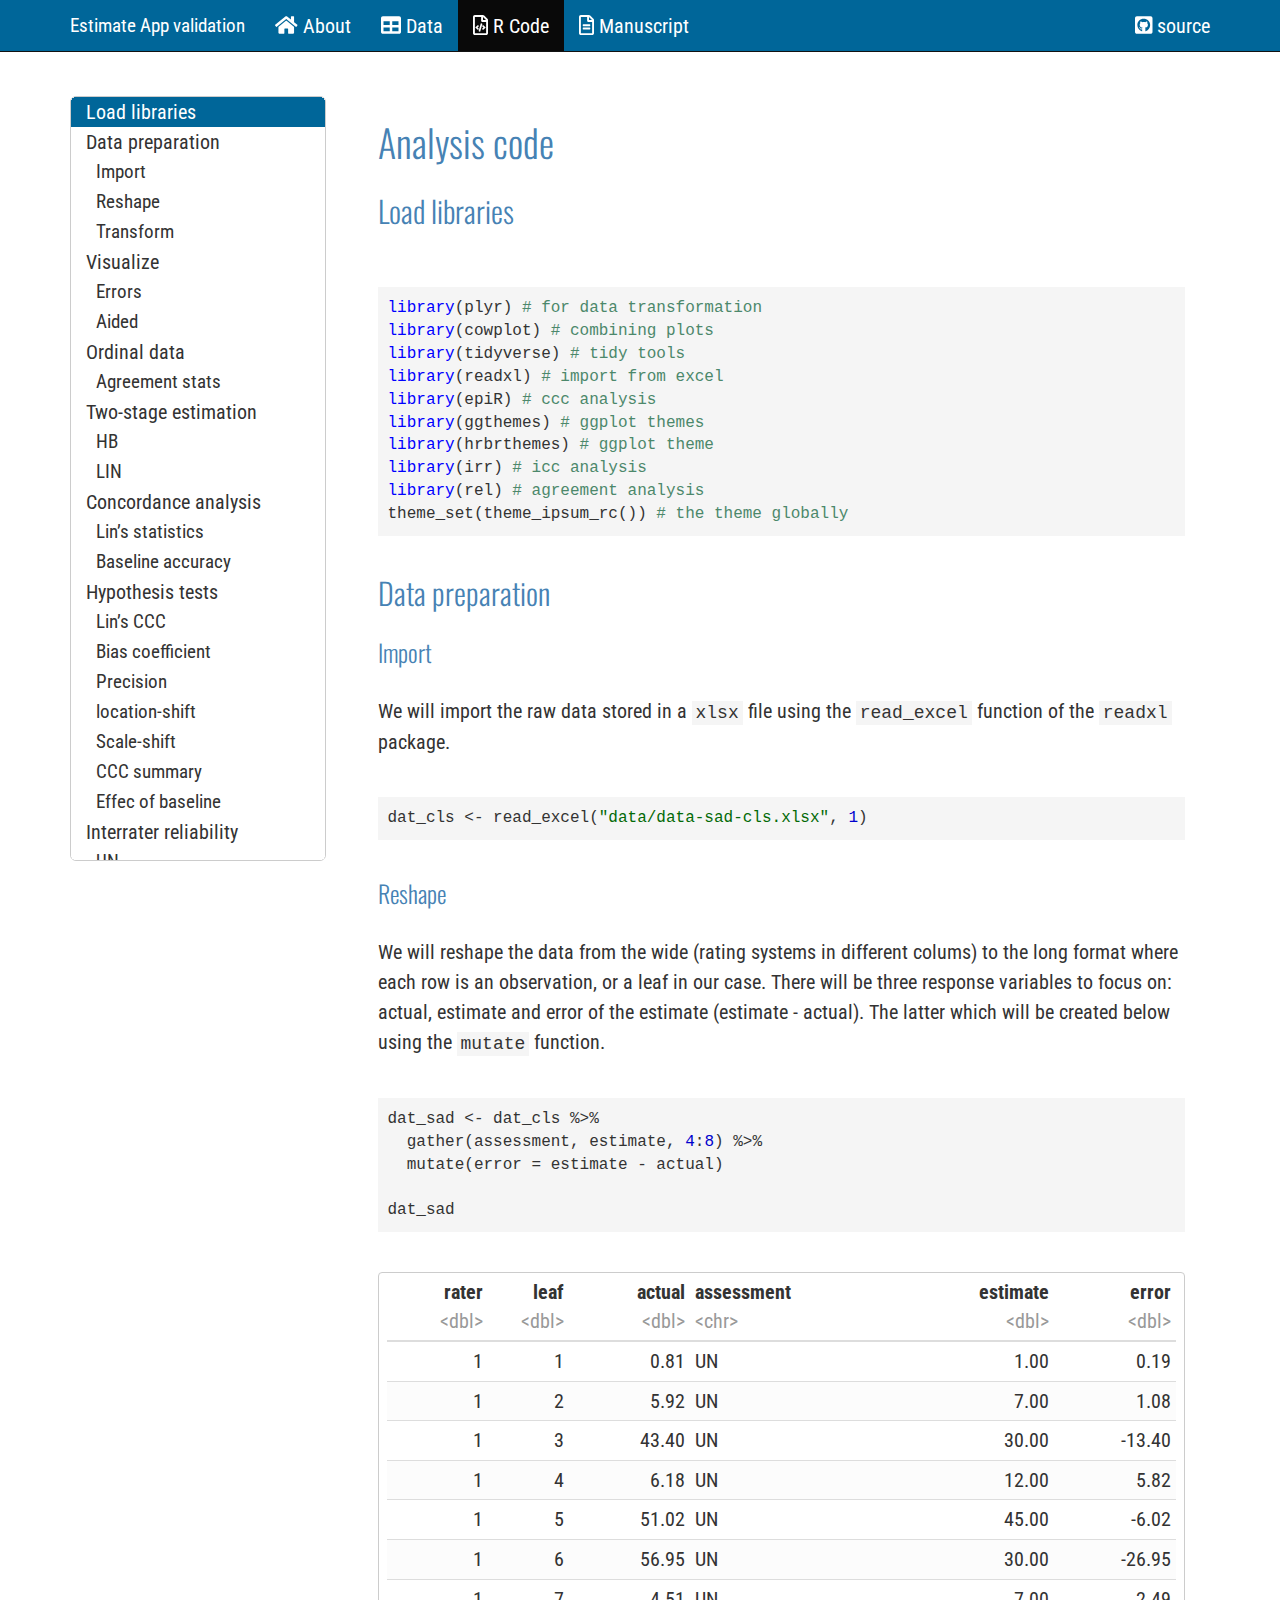
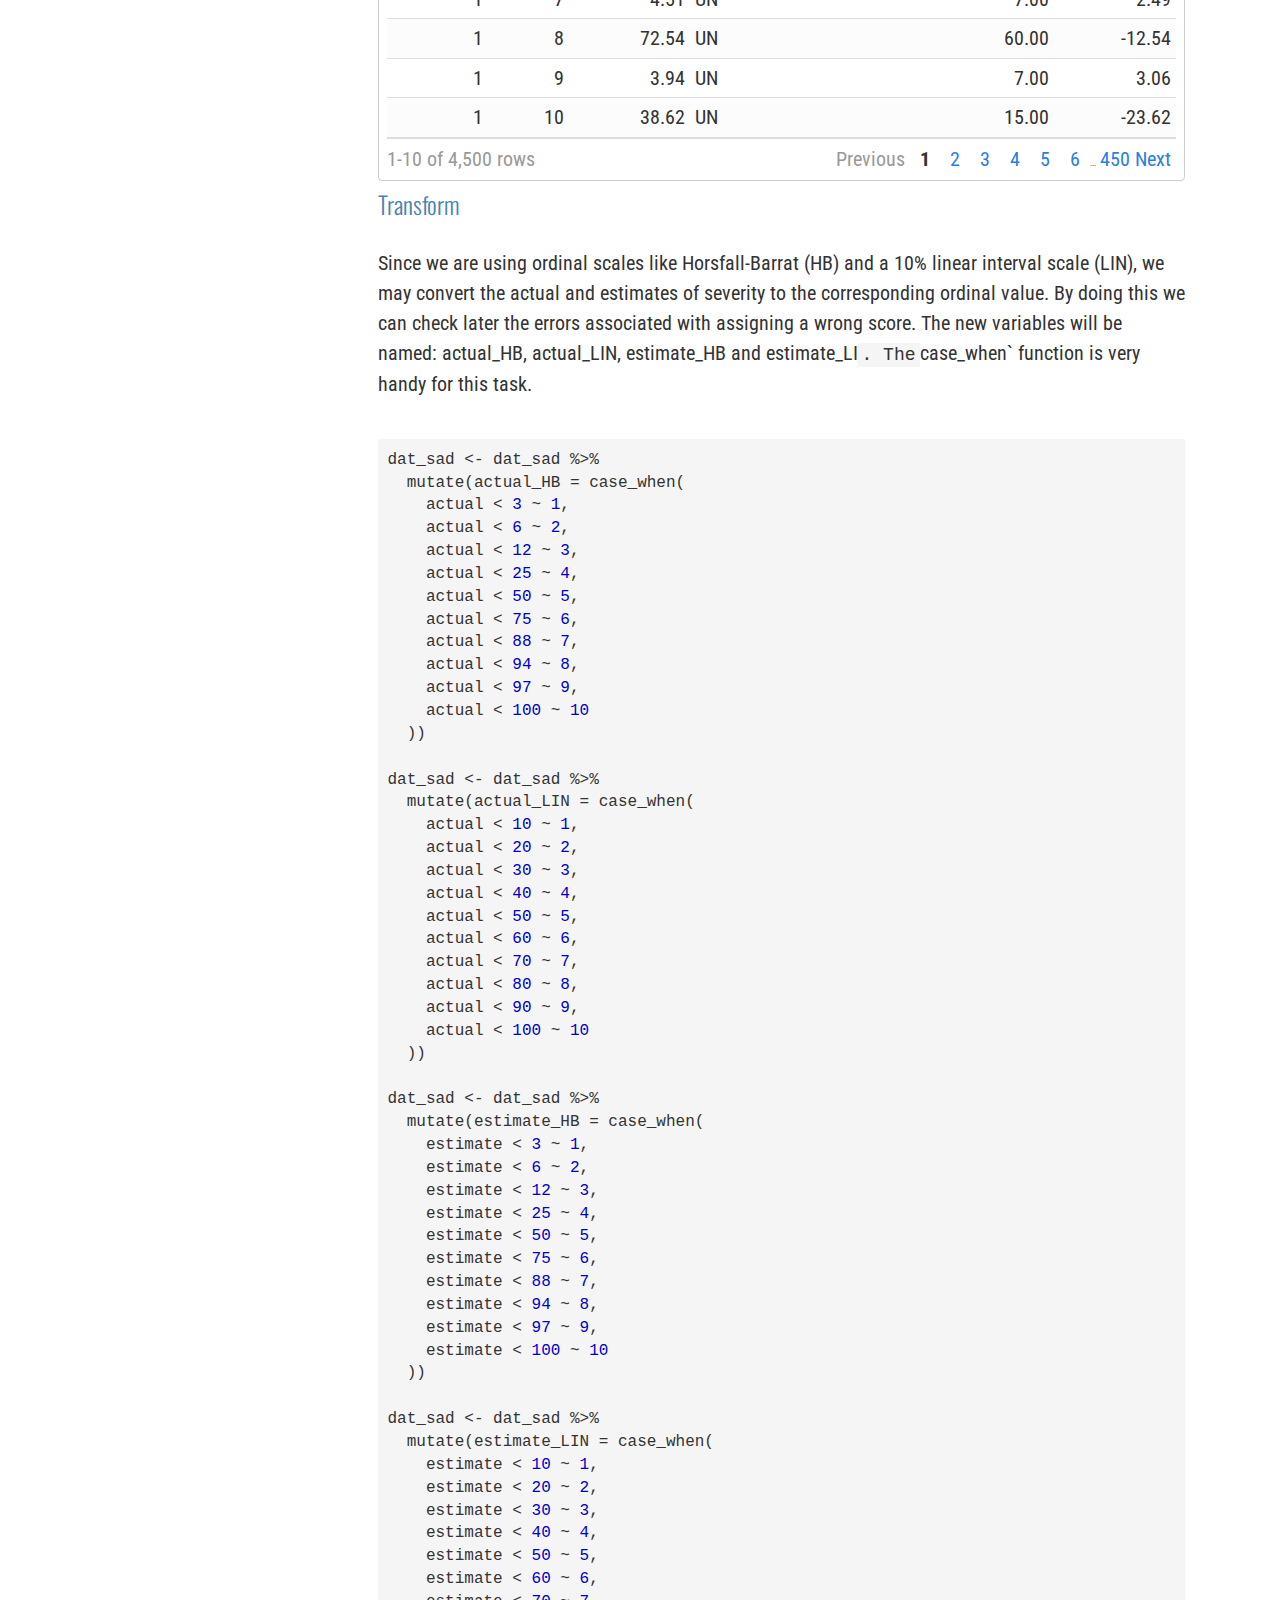
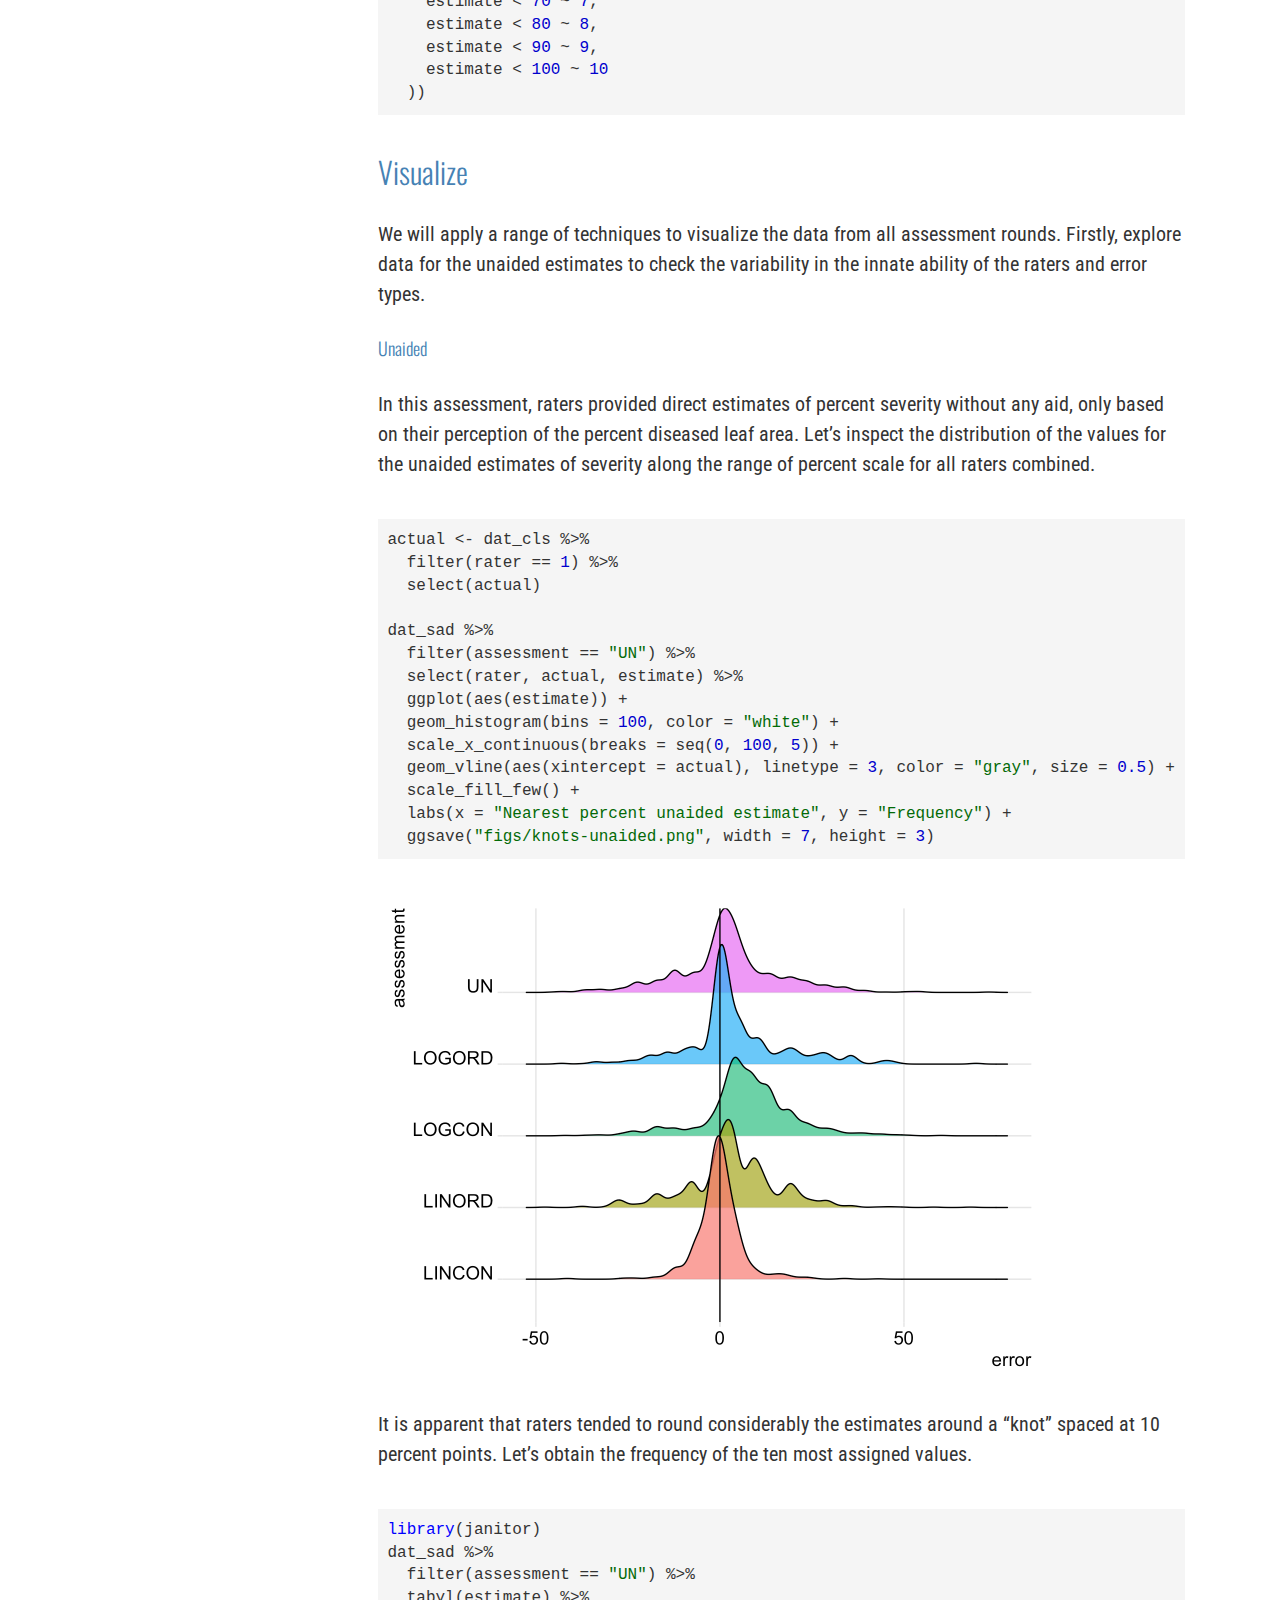
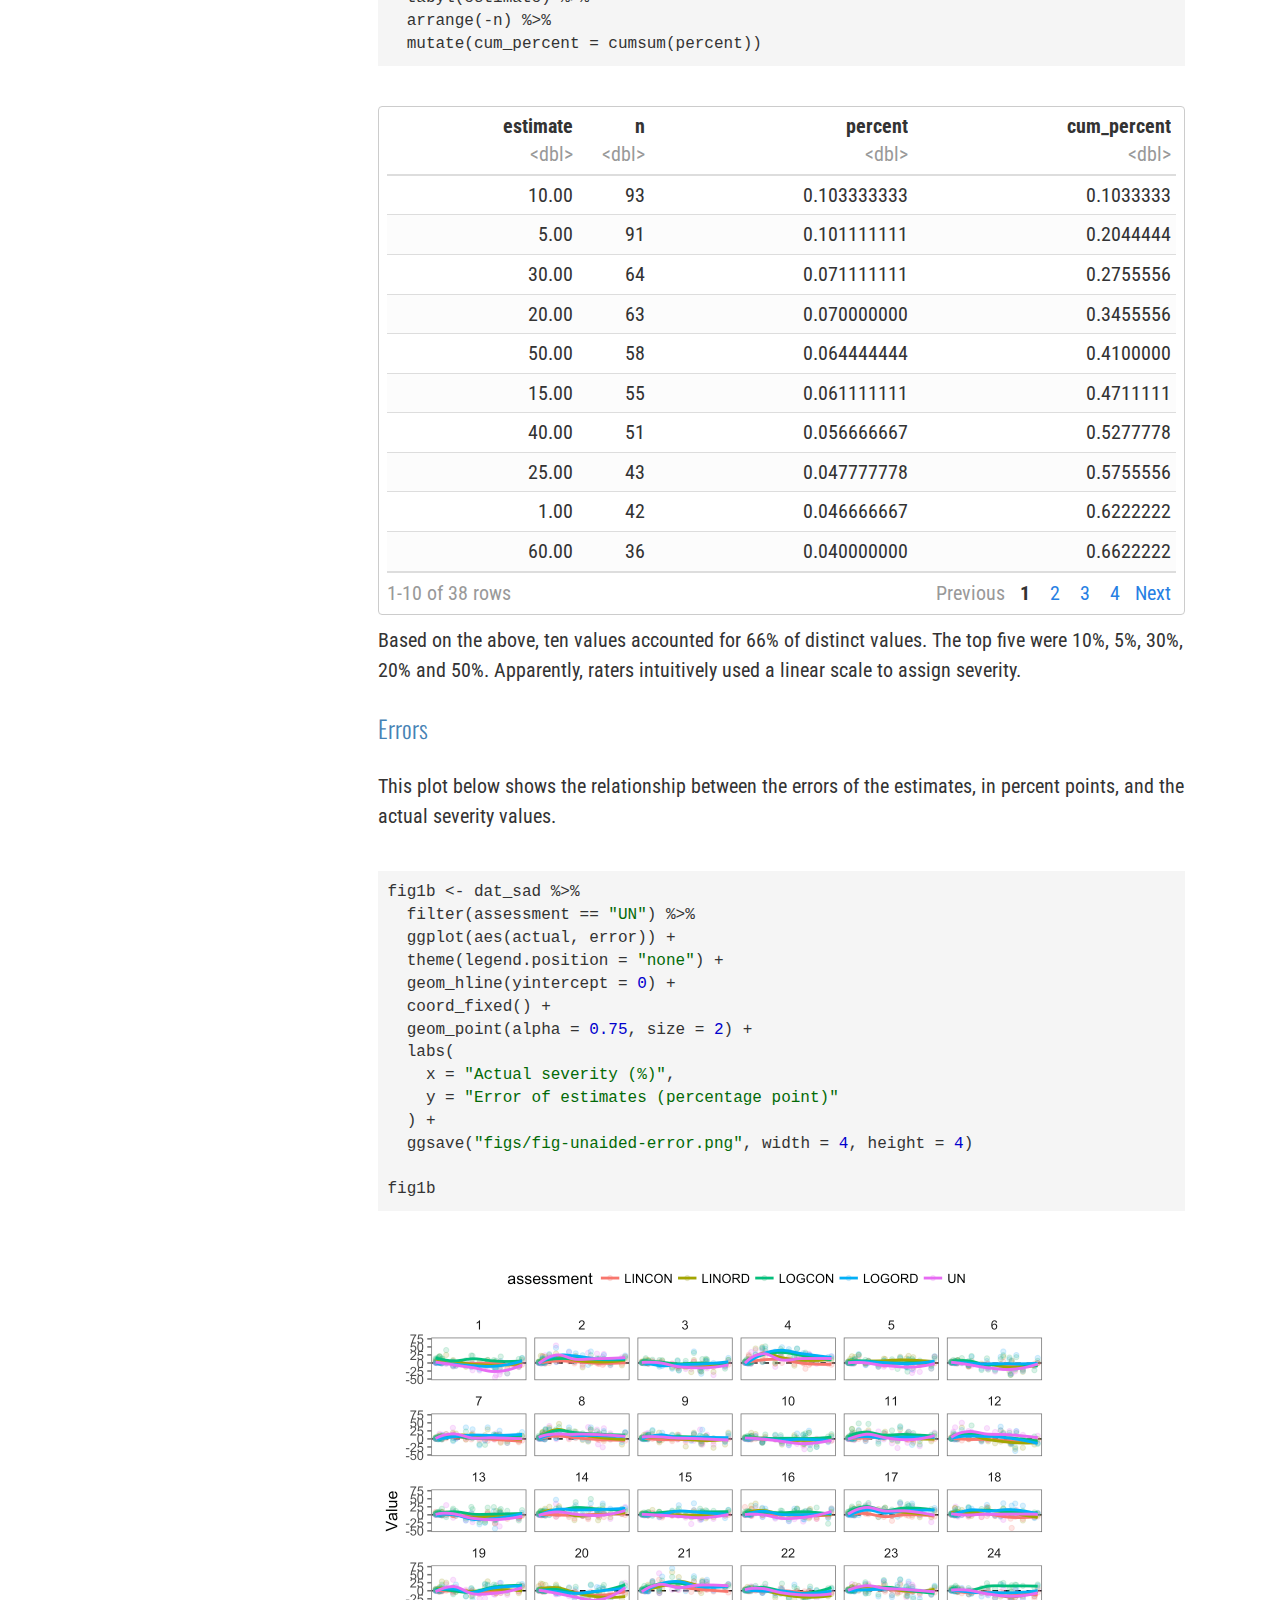
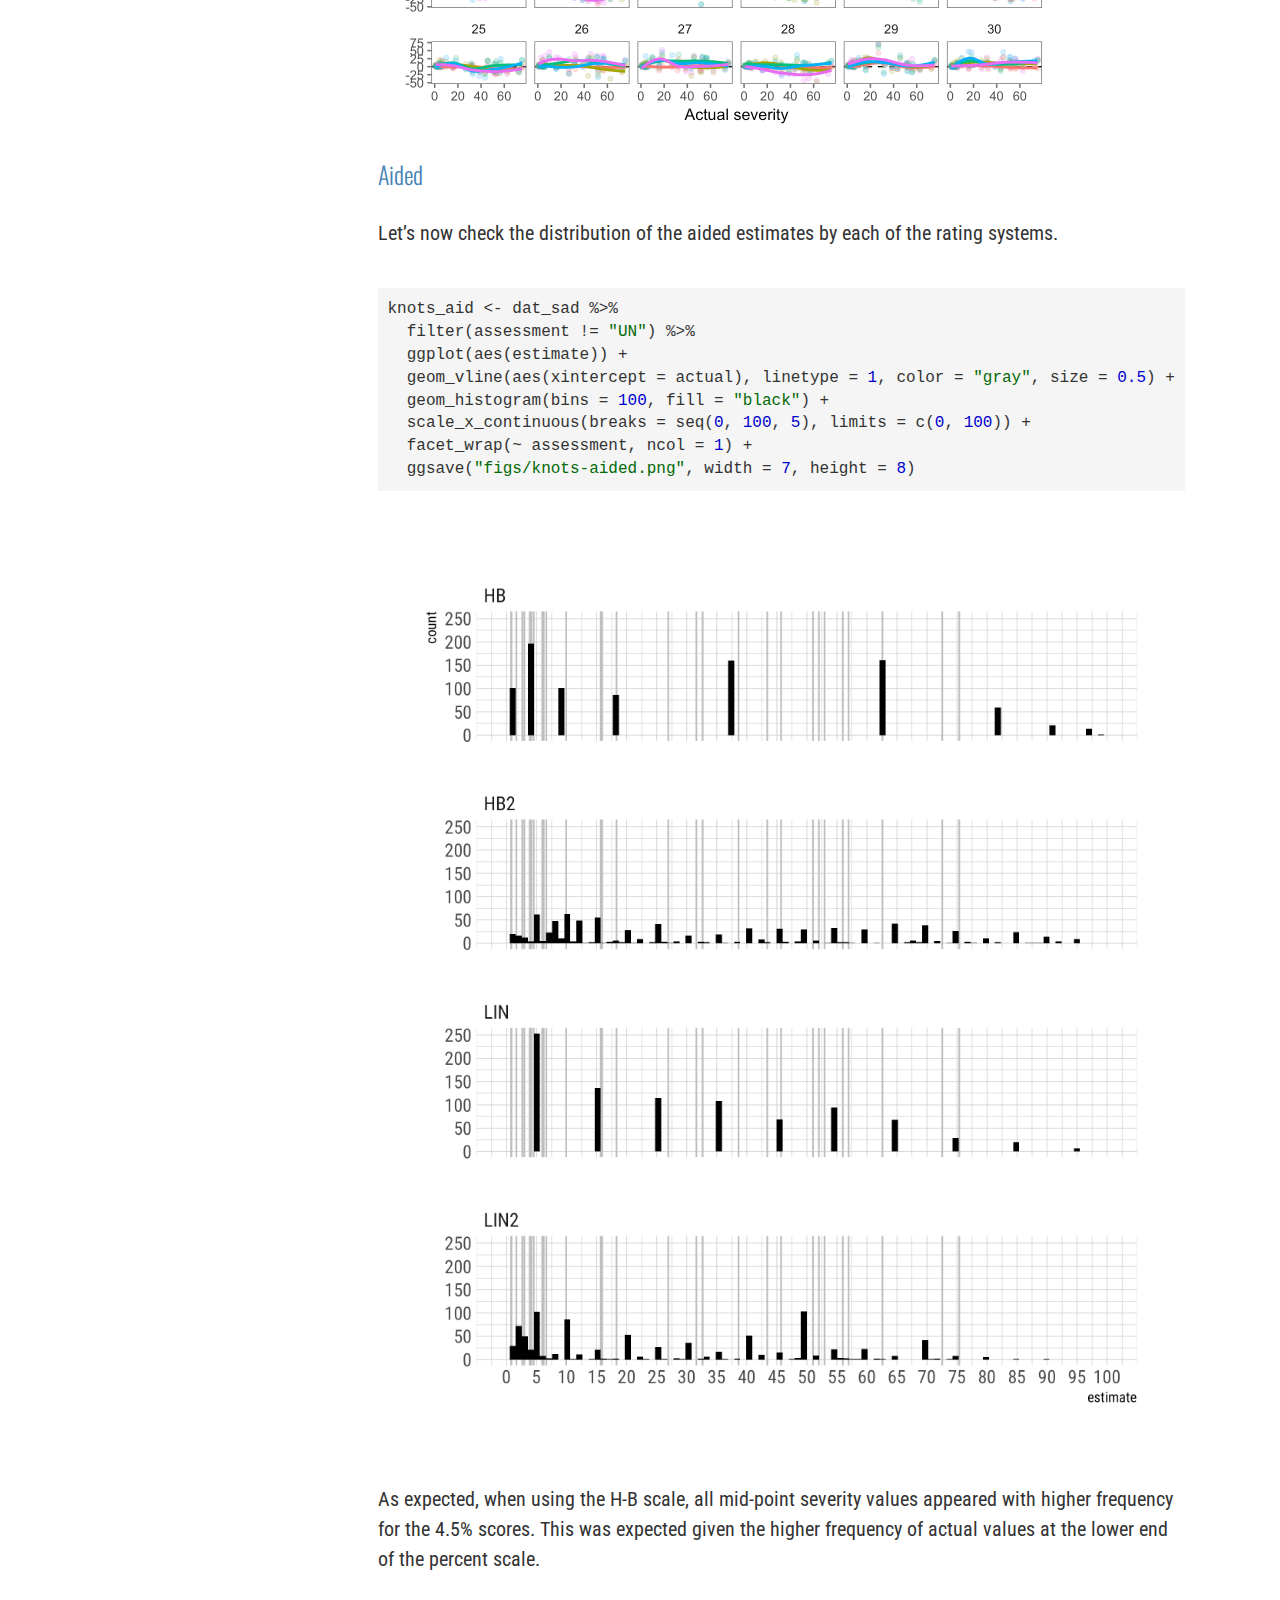
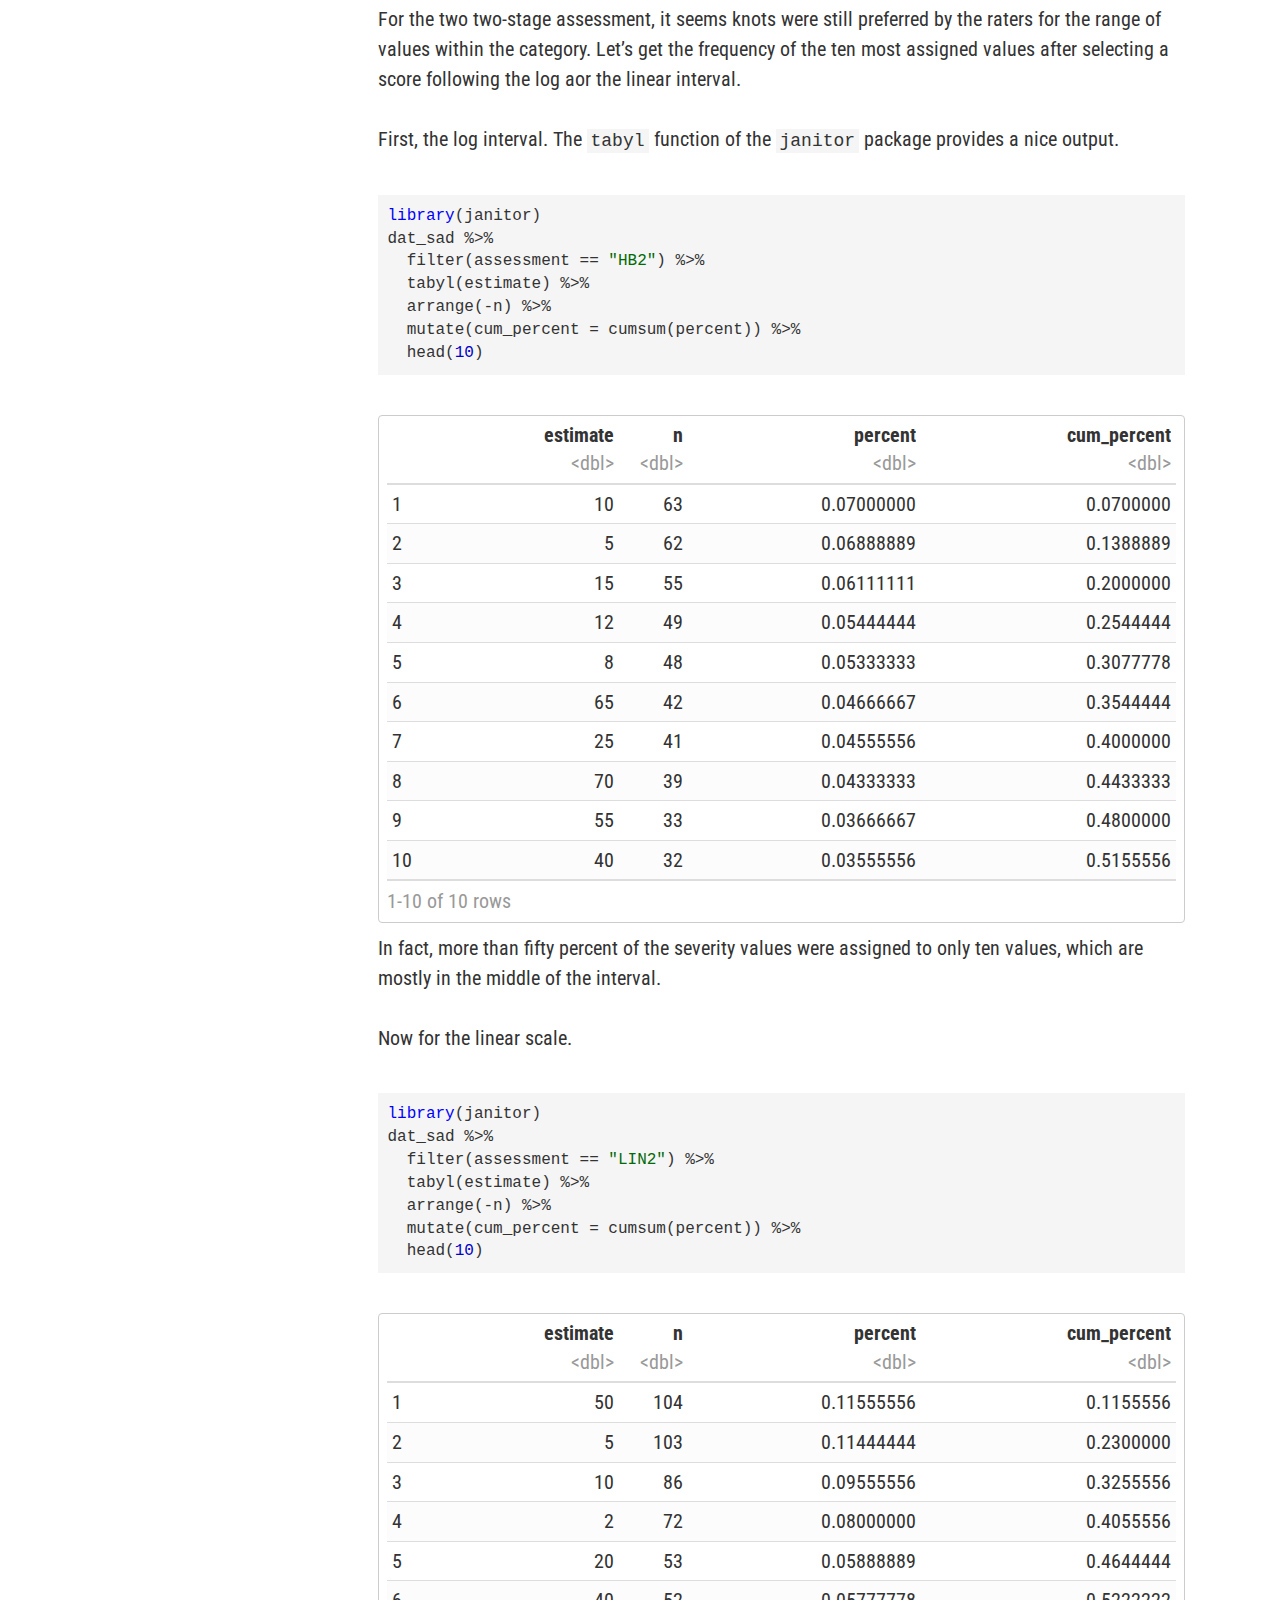
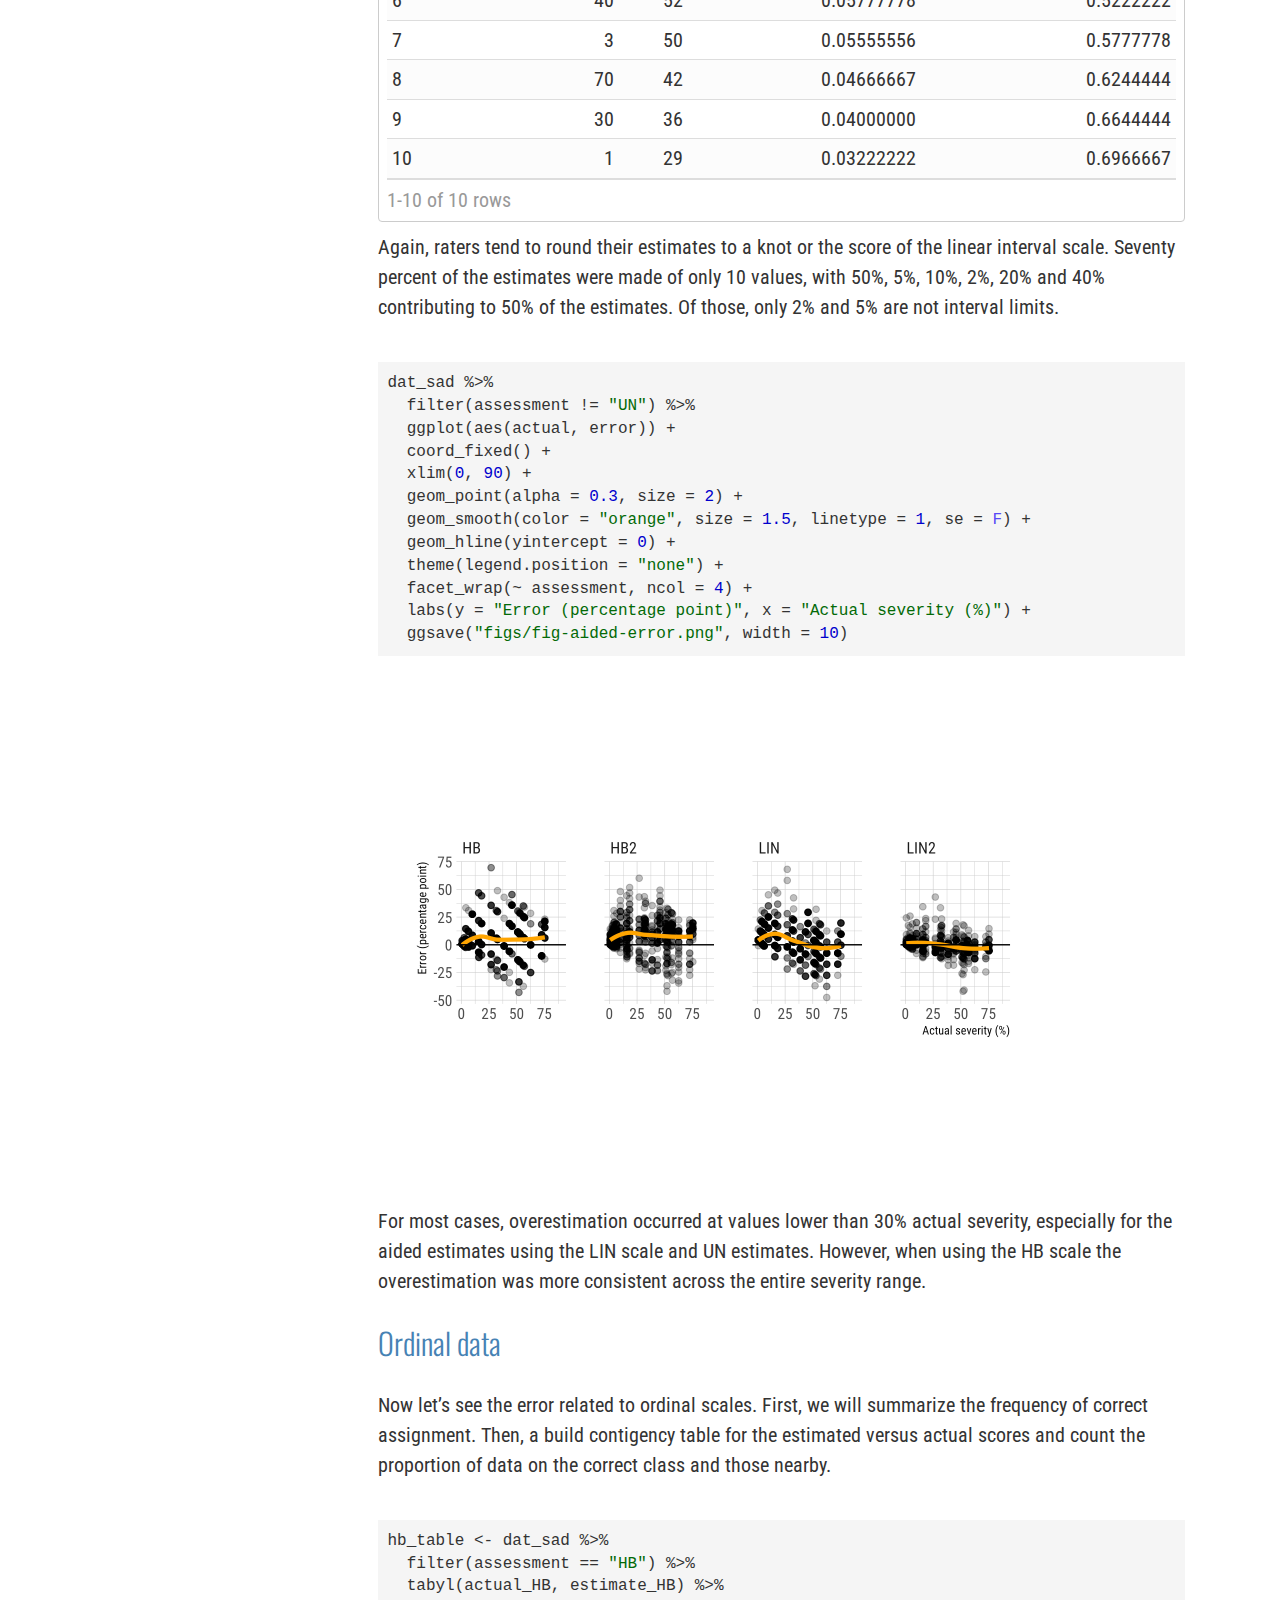
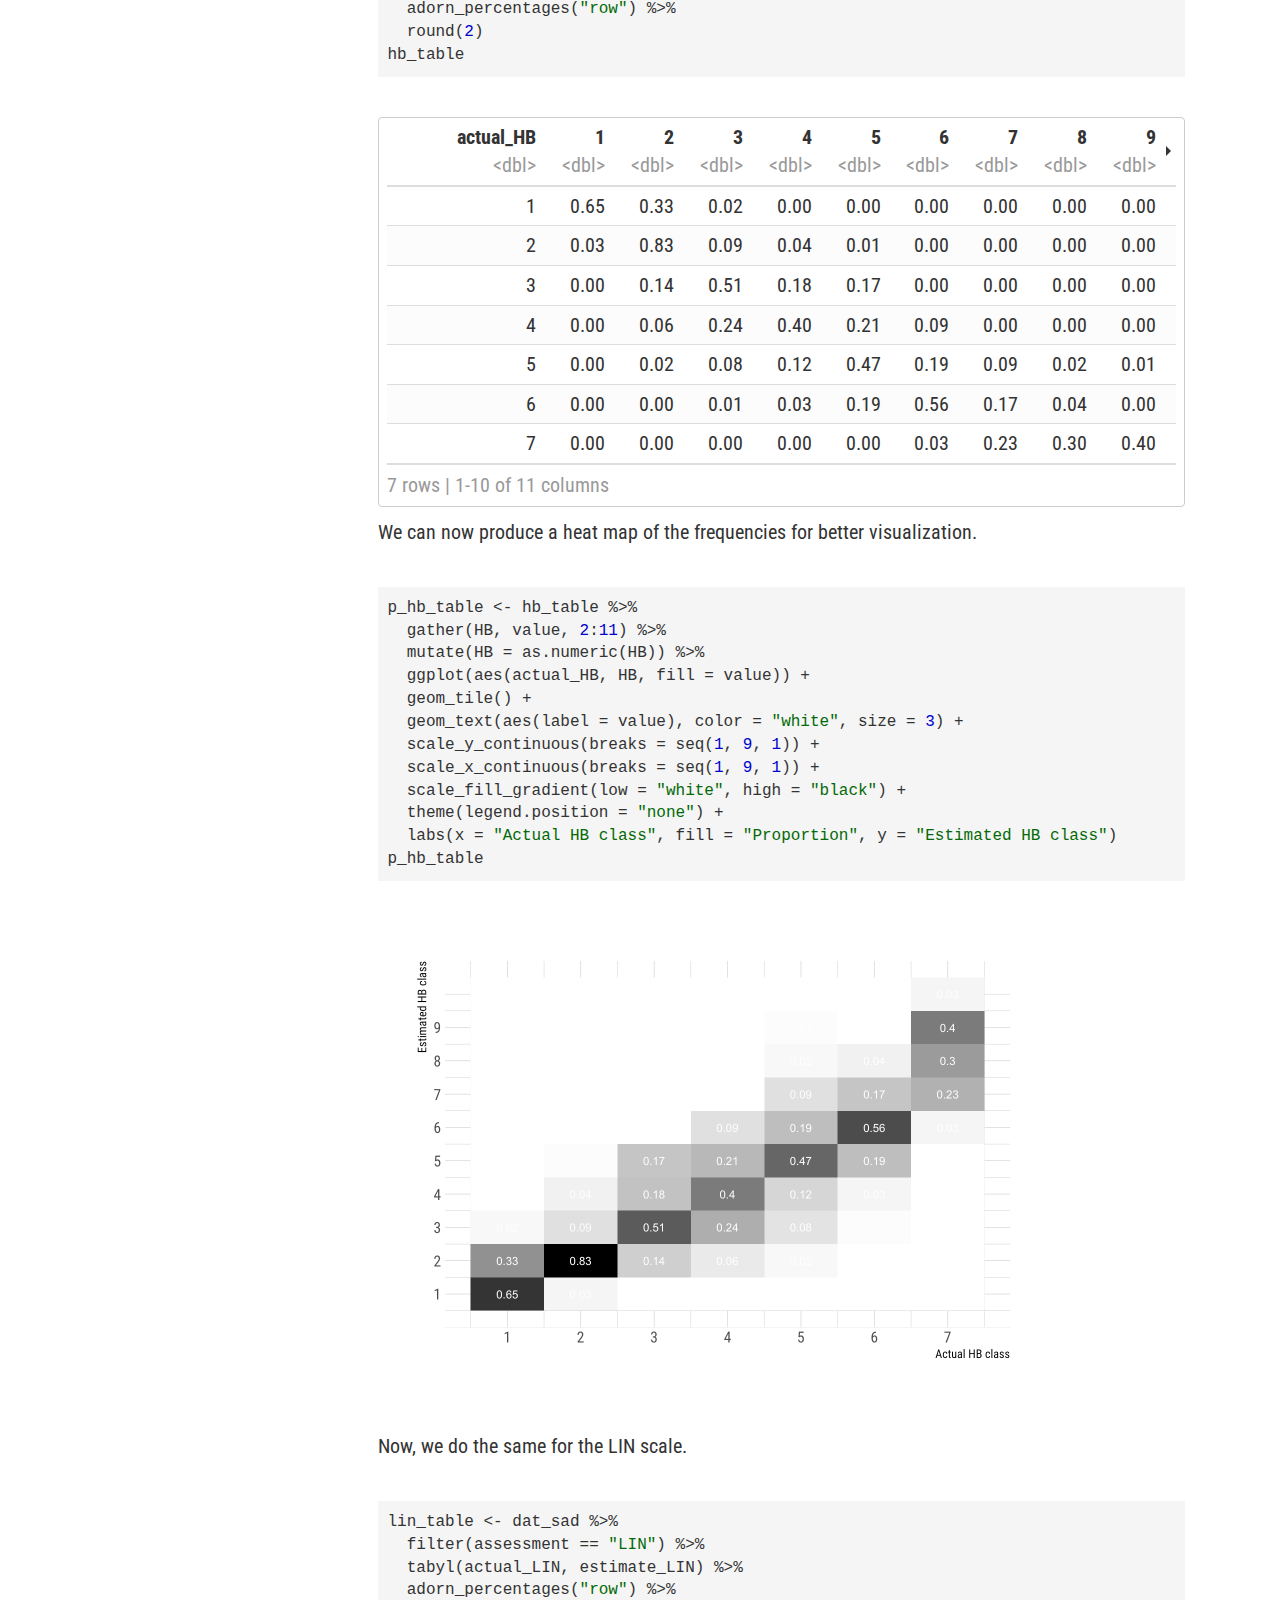
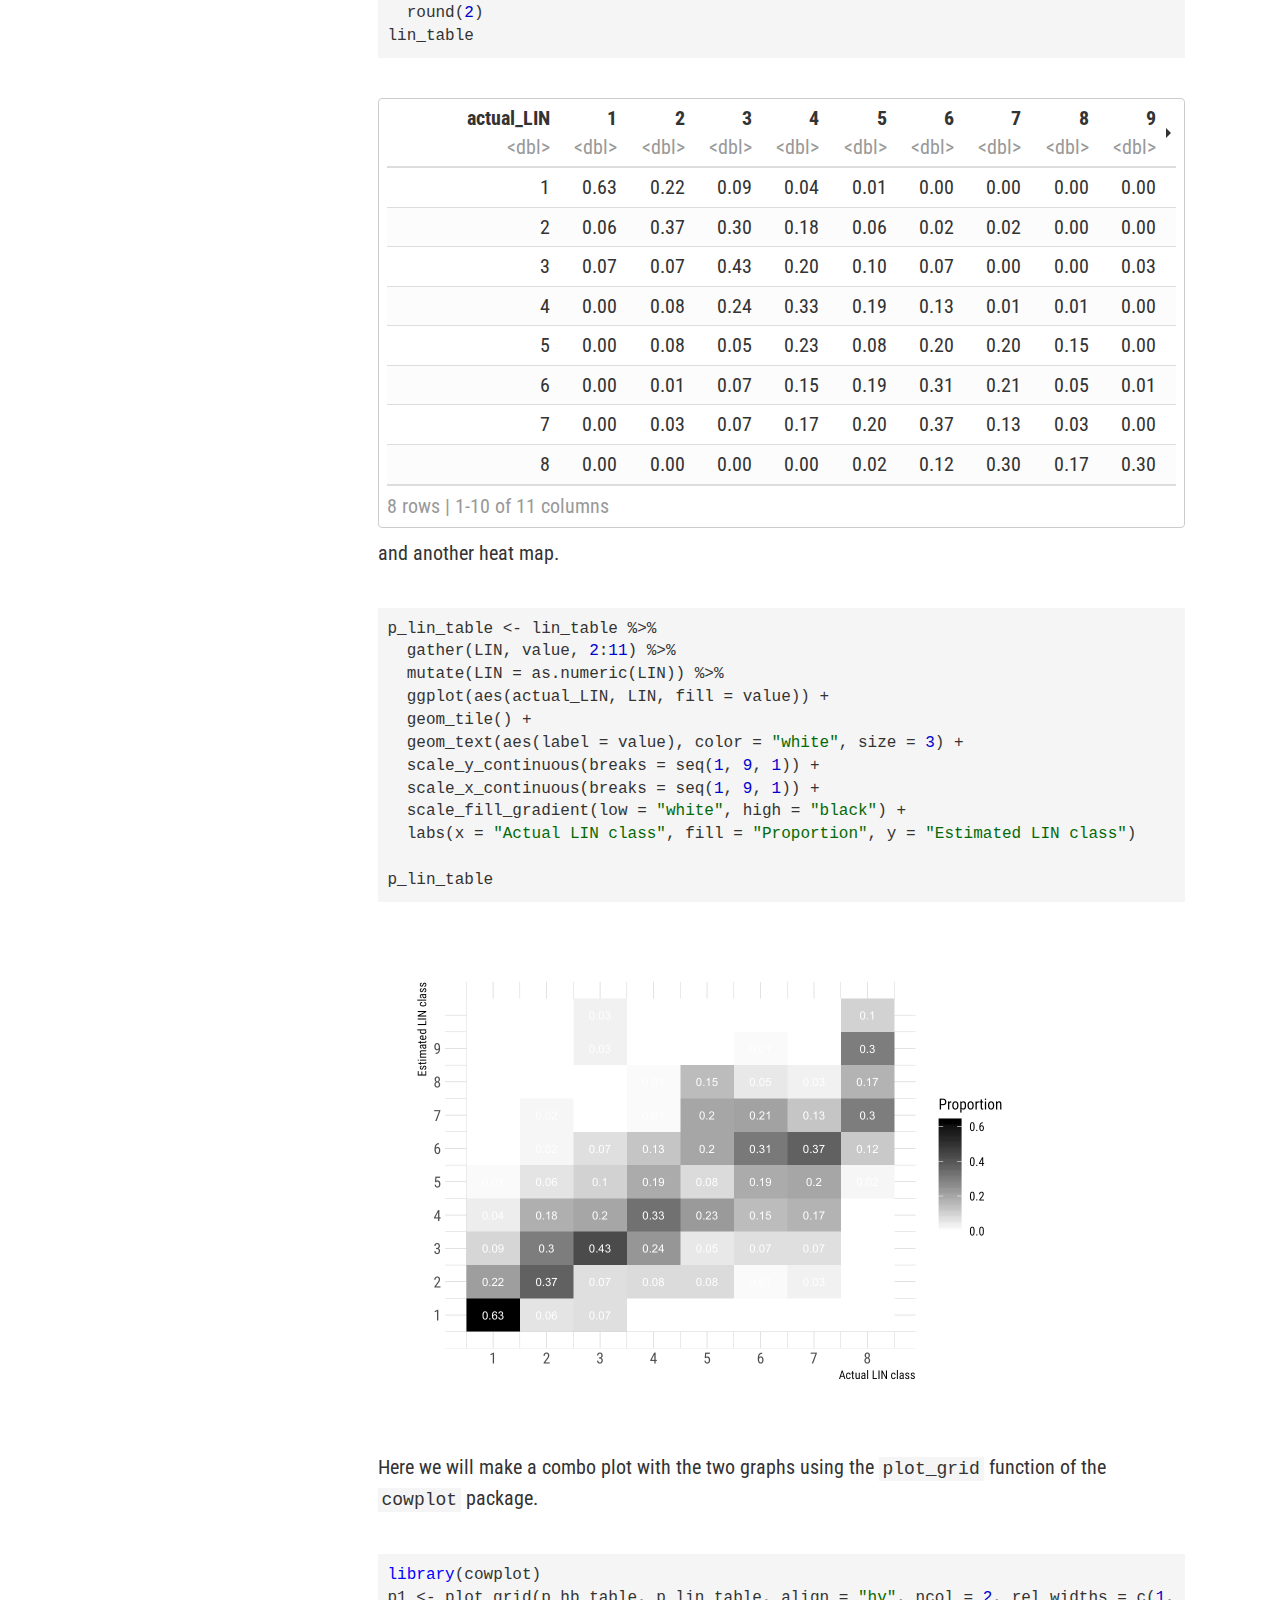
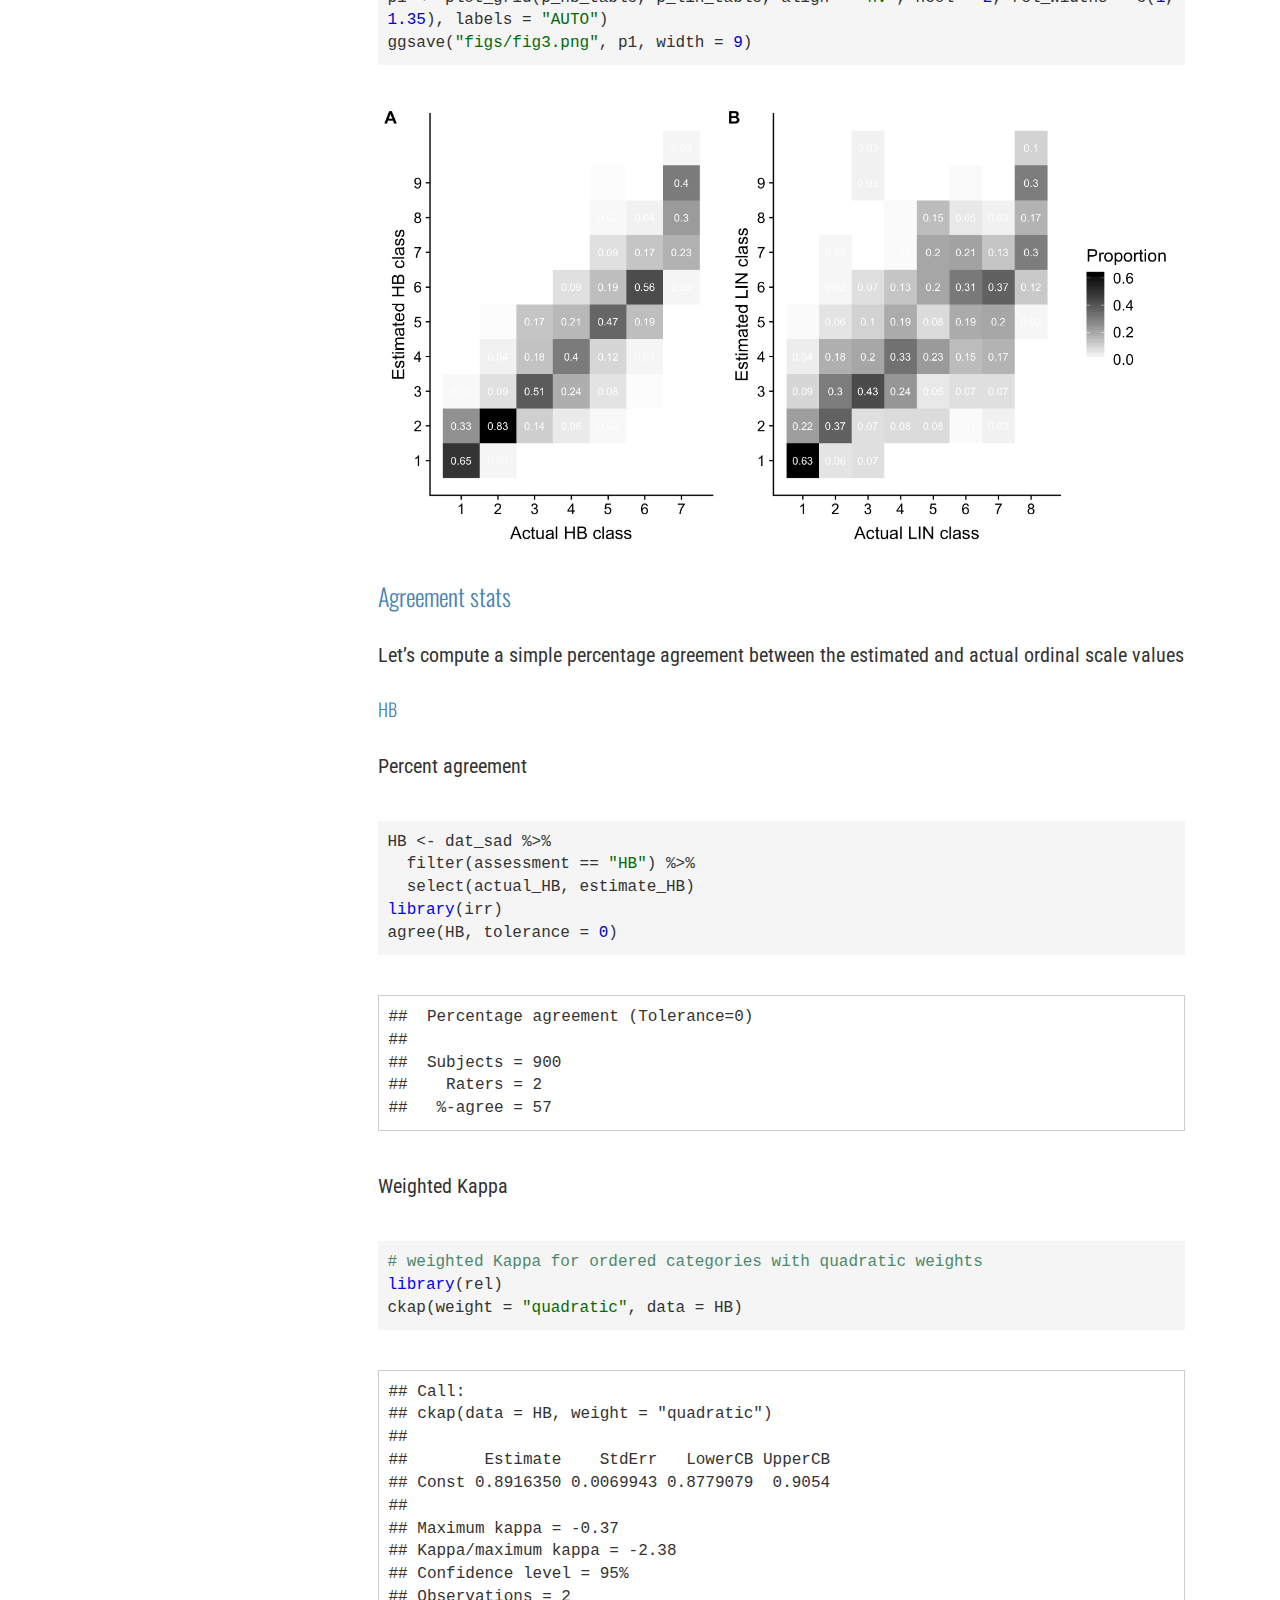
==== commit 4496726a: "submitted version" ====
--- a/docs/code.html
+++ b/docs/code.html
@@ -15,7 +15,7 @@
 
 <script src="site_libs/jquery-1.11.3/jquery.min.js"></script>
 <meta name="viewport" content="width=device-width, initial-scale=1" />
-<link href="site_libs/bootstrap-3.3.5/css/flatly.min.css" rel="stylesheet" />
+<link href="site_libs/bootstrap-3.3.5/css/cosmo.min.css" rel="stylesheet" />
 <script src="site_libs/bootstrap-3.3.5/js/bootstrap.min.js"></script>
 <script src="site_libs/bootstrap-3.3.5/shim/html5shiv.min.js"></script>
 <script src="site_libs/bootstrap-3.3.5/shim/respond.min.js"></script>
@@ -23,11 +23,13 @@
 <link href="site_libs/tocify-1.9.1/jquery.tocify.css" rel="stylesheet" />
 <script src="site_libs/tocify-1.9.1/jquery.tocify.js"></script>
 <script src="site_libs/navigation-1.1/tabsets.js"></script>
-<link href="site_libs/highlightjs-9.12.0/default.css" rel="stylesheet" />
+<link href="site_libs/highlightjs-9.12.0/textmate.css" rel="stylesheet" />
 <script src="site_libs/highlightjs-9.12.0/highlight.js"></script>
 <link href="site_libs/pagedtable-1.1/css/pagedtable.css" rel="stylesheet" />
 <script src="site_libs/pagedtable-1.1/js/pagedtable.js"></script>
-<link href="site_libs/font-awesome-4.5.0/css/font-awesome.min.css" rel="stylesheet" />
+<link href="site_libs/font-awesome-5.0.13/css/fa-svg-with-js.css" rel="stylesheet" />
+<script src="site_libs/font-awesome-5.0.13/js/fontawesome-all.min.js"></script>
+<script src="site_libs/font-awesome-5.0.13/js/fa-v4-shims.min.js"></script>
 
 <style type="text/css">code{white-space: pre;}</style>
 <style type="text/css">
@@ -74,7 +76,7 @@
 }
 </style>
 
-<link rel="stylesheet" href="style.css" />
+<link rel="stylesheet" href="style.css" type="text/css" />
 
 </head>
 
@@ -97,6 +99,9 @@
 .tabbed-pane {
   padding-top: 12px;
 }
+.html-widget {
+  margin-bottom: 20px;
+}
 button.code-folding-btn:focus {
   outline: none;
 }
@@ -106,34 +111,34 @@
 <style type="text/css">
 /* padding for bootstrap navbar */
 body {
-  padding-top: 60px;
+  padding-top: 51px;
   padding-bottom: 40px;
 }
 /* offset scroll position for anchor links (for fixed navbar)  */
 .section h1 {
-  padding-top: 65px;
-  margin-top: -65px;
+  padding-top: 56px;
+  margin-top: -56px;
 }
 
 .section h2 {
-  padding-top: 65px;
-  margin-top: -65px;
+  padding-top: 56px;
+  margin-top: -56px;
 }
 .section h3 {
-  padding-top: 65px;
-  margin-top: -65px;
+  padding-top: 56px;
+  margin-top: -56px;
 }
 .section h4 {
-  padding-top: 65px;
-  margin-top: -65px;
+  padding-top: 56px;
+  margin-top: -56px;
 }
 .section h5 {
-  padding-top: 65px;
-  margin-top: -65px;
+  padding-top: 56px;
+  margin-top: -56px;
 }
 .section h6 {
-  padding-top: 65px;
-  margin-top: -65px;
+  padding-top: 56px;
+  margin-top: -56px;
 }
 </style>
 
@@ -281,7 +286,7 @@
         <span class="icon-bar"></span>
         <span class="icon-bar"></span>
       </button>
-      <a class="navbar-brand" href="index.html">SAD Cercospora leaf spot</a>
+      <a class="navbar-brand" href="index.html">Estimate App validation</a>
     </div>
     <div id="navbar" class="navbar-collapse collapse">
       <ul class="nav navbar-nav">
@@ -316,7 +321,7 @@
       </ul>
       <ul class="nav navbar-nav navbar-right">
         <li>
-  <a href="https://github.com/openplantpathology/paper-sad-cls">
+  <a href="https://github.com/">
     <span class="fa fa-github-square"></span>
      
     source
@@ -336,244 +341,610 @@
 </div>
 
 
-<pre class="r"><code>library(plyr)
+<div id="load-libraries" class="section level2">
+<h2>Load libraries</h2>
+<pre class="r"><code>library(plyr) # for data transformation
+library(cowplot) # combining plots
 library(tidyverse) # tidy tools
 library(readxl) # import from excel
 library(epiR) # ccc analysis
-library(ggthemes)
+library(ggthemes) # ggplot themes
+library(hrbrthemes) # ggplot theme
 library(irr) # icc analysis
-theme_set(theme_few())</code></pre>
-<section id="introduction" class="level2">
-<h2>Introduction</h2>
-</section>
-<section id="data-import" class="level2">
-<h2>Data import</h2>
-<p>We will import the raw data from an excel file using <code>read_excel</code> function of the <code>readxl</code> package.</p>
+library(rel) # agreement analysis
+theme_set(theme_ipsum_rc()) # the theme globally</code></pre>
+</div>
+<div id="data-preparation" class="section level2">
+<h2>Data preparation</h2>
+<div id="import" class="section level3">
+<h3>Import</h3>
+<p>We will import the raw data stored in a <code>xlsx</code> file using the <code>read_excel</code> function of the <code>readxl</code> package.</p>
 <pre class="r"><code>dat_cls &lt;- read_excel(&quot;data/data-sad-cls.xlsx&quot;, 1)</code></pre>
-<p>We will reshape the data from the wide (scales in different colums) to the long (tidy) format where each row is an obervation, or leaf in this case. There will be three variables to focus on: actual, estimate and error of the estimate (estimate - actual), which will be created below.</p>
+</div>
+<div id="reshape" class="section level3">
+<h3>Reshape</h3>
+<p>We will reshape the data from the wide (rating systems in different colums) to the long format where each row is an observation, or a leaf in our case. There will be three response variables to focus on: actual, estimate and error of the estimate (estimate - actual). The latter which will be created below using the <code>mutate</code> function.</p>
 <pre class="r"><code>dat_sad &lt;- dat_cls %&gt;%
   gather(assessment, estimate, 4:8) %&gt;%
   mutate(error = estimate - actual)
+
 dat_sad</code></pre>
 <div data-pagedtable="false">
 <script data-pagedtable-source type="application/json">
-{"columns":[{"label":["rater"],"name":[1],"type":["dbl"],"align":["right"]},{"label":["leaf"],"name":[2],"type":["dbl"],"align":["right"]},{"label":["actual"],"name":[3],"type":["dbl"],"align":["right"]},{"label":["assessment"],"name":[4],"type":["chr"],"align":["left"]},{"label":["estimate"],"name":[5],"type":["dbl"],"align":["right"]},{"label":["error"],"name":[6],"type":["dbl"],"align":["right"]}],"data":[{"1":"1","2":"1","3":"0.81","4":"UN","5":"1.00","6":"0.19"},{"1":"1","2":"2","3":"5.92","4":"UN","5":"7.00","6":"1.08"},{"1":"1","2":"3","3":"43.40","4":"UN","5":"30.00","6":"-13.40"},{"1":"1","2":"4","3":"6.18","4":"UN","5":"12.00","6":"5.82"},{"1":"1","2":"5","3":"51.02","4":"UN","5":"45.00","6":"-6.02"},{"1":"1","2":"6","3":"56.95","4":"UN","5":"30.00","6":"-26.95"},{"1":"1","2":"7","3":"4.51","4":"UN","5":"7.00","6":"2.49"},{"1":"1","2":"8","3":"72.54","4":"UN","5":"60.00","6":"-12.54"},{"1":"1","2":"9","3":"3.94","4":"UN","5":"7.00","6":"3.06"},{"1":"1","2":"10","3":"38.62","4":"UN","5":"15.00","6":"-23.62"},{"1":"1","2":"11","3":"62.58","4":"UN","5":"30.00","6":"-32.58"},{"1":"1","2":"12","3":"9.92","4":"UN","5":"7.00","6":"-2.92"},{"1":"1","2":"13","3":"2.60","4":"UN","5":"5.00","6":"2.40"},{"1":"1","2":"14","3":"55.98","4":"UN","5":"20.00","6":"-35.98"},{"1":"1","2":"15","3":"31.60","4":"UN","5":"20.00","6":"-11.60"},{"1":"1","2":"16","3":"1.63","4":"UN","5":"2.00","6":"0.37"},{"1":"1","2":"17","3":"75.38","4":"UN","5":"80.00","6":"4.62"},{"1":"1","2":"18","3":"45.70","4":"UN","5":"30.00","6":"-15.70"},{"1":"1","2":"19","3":"18.30","4":"UN","5":"10.00","6":"-8.30"},{"1":"1","2":"20","3":"15.91","4":"UN","5":"7.00","6":"-8.91"},{"1":"1","2":"21","3":"4.11","4":"UN","5":"5.00","6":"0.89"},{"1":"1","2":"22","3":"52.00","4":"UN","5":"7.00","6":"-45.00"},{"1":"1","2":"23","3":"3.84","4":"UN","5":"5.00","6":"1.16"},{"1":"1","2":"24","3":"15.67","4":"UN","5":"7.00","6":"-8.67"},{"1":"1","2":"25","3":"52.94","4":"UN","5":"15.00","6":"-37.94"},{"1":"1","2":"26","3":"0.75","4":"UN","5":"1.00","6":"0.25"},{"1":"1","2":"27","3":"6.62","4":"UN","5":"7.00","6":"0.38"},{"1":"1","2":"28","3":"2.94","4":"UN","5":"5.00","6":"2.06"},{"1":"1","2":"29","3":"26.91","4":"UN","5":"20.00","6":"-6.91"},{"1":"1","2":"30","3":"32.65","4":"UN","5":"10.00","6":"-22.65"},{"1":"2","2":"1","3":"0.81","4":"UN","5":"0.50","6":"-0.31"},{"1":"2","2":"2","3":"5.92","4":"UN","5":"10.00","6":"4.08"},{"1":"2","2":"3","3":"43.40","4":"UN","5":"75.00","6":"31.60"},{"1":"2","2":"4","3":"6.18","4":"UN","5":"30.00","6":"23.82"},{"1":"2","2":"5","3":"51.02","4":"UN","5":"80.00","6":"28.98"},{"1":"2","2":"6","3":"56.95","4":"UN","5":"85.00","6":"28.05"},{"1":"2","2":"7","3":"4.51","4":"UN","5":"8.00","6":"3.49"},{"1":"2","2":"8","3":"72.54","4":"UN","5":"90.00","6":"17.46"},{"1":"2","2":"9","3":"3.94","4":"UN","5":"6.00","6":"2.06"},{"1":"2","2":"10","3":"38.62","4":"UN","5":"30.00","6":"-8.62"},{"1":"2","2":"11","3":"62.58","4":"UN","5":"55.00","6":"-7.58"},{"1":"2","2":"12","3":"9.92","4":"UN","5":"30.00","6":"20.08"},{"1":"2","2":"13","3":"2.60","4":"UN","5":"5.00","6":"2.40"},{"1":"2","2":"14","3":"55.98","4":"UN","5":"75.00","6":"19.02"},{"1":"2","2":"15","3":"31.60","4":"UN","5":"35.00","6":"3.40"},{"1":"2","2":"16","3":"1.63","4":"UN","5":"3.00","6":"1.37"},{"1":"2","2":"17","3":"75.38","4":"UN","5":"95.00","6":"19.62"},{"1":"2","2":"18","3":"45.70","4":"UN","5":"60.00","6":"14.30"},{"1":"2","2":"19","3":"18.30","4":"UN","5":"30.00","6":"11.70"},{"1":"2","2":"20","3":"15.91","4":"UN","5":"20.00","6":"4.09"},{"1":"2","2":"21","3":"4.11","4":"UN","5":"25.00","6":"20.89"},{"1":"2","2":"22","3":"52.00","4":"UN","5":"55.00","6":"3.00"},{"1":"2","2":"23","3":"3.84","4":"UN","5":"5.00","6":"1.16"},{"1":"2","2":"24","3":"15.67","4":"UN","5":"70.00","6":"54.33"},{"1":"2","2":"25","3":"52.94","4":"UN","5":"65.00","6":"12.06"},{"1":"2","2":"26","3":"0.75","4":"UN","5":"1.00","6":"0.25"},{"1":"2","2":"27","3":"6.62","4":"UN","5":"15.00","6":"8.38"},{"1":"2","2":"28","3":"2.94","4":"UN","5":"5.00","6":"2.06"},{"1":"2","2":"29","3":"26.91","4":"UN","5":"60.00","6":"33.09"},{"1":"2","2":"30","3":"32.65","4":"UN","5":"40.00","6":"7.35"},{"1":"3","2":"1","3":"0.81","4":"UN","5":"2.00","6":"1.19"},{"1":"3","2":"2","3":"5.92","4":"UN","5":"5.00","6":"-0.92"},{"1":"3","2":"3","3":"43.40","4":"UN","5":"25.00","6":"-18.40"},{"1":"3","2":"4","3":"6.18","4":"UN","5":"10.00","6":"3.82"},{"1":"3","2":"5","3":"51.02","4":"UN","5":"25.00","6":"-26.02"},{"1":"3","2":"6","3":"56.95","4":"UN","5":"40.00","6":"-16.95"},{"1":"3","2":"7","3":"4.51","4":"UN","5":"5.00","6":"0.49"},{"1":"3","2":"8","3":"72.54","4":"UN","5":"60.00","6":"-12.54"},{"1":"3","2":"9","3":"3.94","4":"UN","5":"6.00","6":"2.06"},{"1":"3","2":"10","3":"38.62","4":"UN","5":"20.00","6":"-18.62"},{"1":"3","2":"11","3":"62.58","4":"UN","5":"25.00","6":"-37.58"},{"1":"3","2":"12","3":"9.92","4":"UN","5":"15.00","6":"5.08"},{"1":"3","2":"13","3":"2.60","4":"UN","5":"7.00","6":"4.40"},{"1":"3","2":"14","3":"55.98","4":"UN","5":"60.00","6":"4.02"},{"1":"3","2":"15","3":"31.60","4":"UN","5":"20.00","6":"-11.60"},{"1":"3","2":"16","3":"1.63","4":"UN","5":"3.00","6":"1.37"},{"1":"3","2":"17","3":"75.38","4":"UN","5":"80.00","6":"4.62"},{"1":"3","2":"18","3":"45.70","4":"UN","5":"50.00","6":"4.30"},{"1":"3","2":"19","3":"18.30","4":"UN","5":"20.00","6":"1.70"},{"1":"3","2":"20","3":"15.91","4":"UN","5":"12.00","6":"-3.91"},{"1":"3","2":"21","3":"4.11","4":"UN","5":"8.00","6":"3.89"},{"1":"3","2":"22","3":"52.00","4":"UN","5":"40.00","6":"-12.00"},{"1":"3","2":"23","3":"3.84","4":"UN","5":"5.00","6":"1.16"},{"1":"3","2":"24","3":"15.67","4":"UN","5":"15.00","6":"-0.67"},{"1":"3","2":"25","3":"52.94","4":"UN","5":"40.00","6":"-12.94"},{"1":"3","2":"26","3":"0.75","4":"UN","5":"2.00","6":"1.25"},{"1":"3","2":"27","3":"6.62","4":"UN","5":"10.00","6":"3.38"},{"1":"3","2":"28","3":"2.94","4":"UN","5":"5.00","6":"2.06"},{"1":"3","2":"29","3":"26.91","4":"UN","5":"25.00","6":"-1.91"},{"1":"3","2":"30","3":"32.65","4":"UN","5":"15.00","6":"-17.65"},{"1":"4","2":"1","3":"0.81","4":"UN","5":"1.00","6":"0.19"},{"1":"4","2":"2","3":"5.92","4":"UN","5":"3.00","6":"-2.92"},{"1":"4","2":"3","3":"43.40","4":"UN","5":"50.00","6":"6.60"},{"1":"4","2":"4","3":"6.18","4":"UN","5":"40.00","6":"33.82"},{"1":"4","2":"5","3":"51.02","4":"UN","5":"60.00","6":"8.98"},{"1":"4","2":"6","3":"56.95","4":"UN","5":"80.00","6":"23.05"},{"1":"4","2":"7","3":"4.51","4":"UN","5":"15.00","6":"10.49"},{"1":"4","2":"8","3":"72.54","4":"UN","5":"80.00","6":"7.46"},{"1":"4","2":"9","3":"3.94","4":"UN","5":"15.00","6":"11.06"},{"1":"4","2":"10","3":"38.62","4":"UN","5":"50.00","6":"11.38"},{"1":"4","2":"11","3":"62.58","4":"UN","5":"60.00","6":"-2.58"},{"1":"4","2":"12","3":"9.92","4":"UN","5":"50.00","6":"40.08"},{"1":"4","2":"13","3":"2.60","4":"UN","5":"10.00","6":"7.40"},{"1":"4","2":"14","3":"55.98","4":"UN","5":"85.00","6":"29.02"},{"1":"4","2":"15","3":"31.60","4":"UN","5":"50.00","6":"18.40"},{"1":"4","2":"16","3":"1.63","4":"UN","5":"5.00","6":"3.37"},{"1":"4","2":"17","3":"75.38","4":"UN","5":"95.00","6":"19.62"},{"1":"4","2":"18","3":"45.70","4":"UN","5":"60.00","6":"14.30"},{"1":"4","2":"19","3":"18.30","4":"UN","5":"50.00","6":"31.70"},{"1":"4","2":"20","3":"15.91","4":"UN","5":"45.00","6":"29.09"},{"1":"4","2":"21","3":"4.11","4":"UN","5":"25.00","6":"20.89"},{"1":"4","2":"22","3":"52.00","4":"UN","5":"70.00","6":"18.00"},{"1":"4","2":"23","3":"3.84","4":"UN","5":"10.00","6":"6.16"},{"1":"4","2":"24","3":"15.67","4":"UN","5":"55.00","6":"39.33"},{"1":"4","2":"25","3":"52.94","4":"UN","5":"75.00","6":"22.06"},{"1":"4","2":"26","3":"0.75","4":"UN","5":"2.00","6":"1.25"},{"1":"4","2":"27","3":"6.62","4":"UN","5":"10.00","6":"3.38"},{"1":"4","2":"28","3":"2.94","4":"UN","5":"2.00","6":"-0.94"},{"1":"4","2":"29","3":"26.91","4":"UN","5":"15.00","6":"-11.91"},{"1":"4","2":"30","3":"32.65","4":"UN","5":"50.00","6":"17.35"},{"1":"5","2":"1","3":"0.81","4":"UN","5":"1.00","6":"0.19"},{"1":"5","2":"2","3":"5.92","4":"UN","5":"10.00","6":"4.08"},{"1":"5","2":"3","3":"43.40","4":"UN","5":"40.00","6":"-3.40"},{"1":"5","2":"4","3":"6.18","4":"UN","5":"10.00","6":"3.82"},{"1":"5","2":"5","3":"51.02","4":"UN","5":"40.00","6":"-11.02"},{"1":"5","2":"6","3":"56.95","4":"UN","5":"35.00","6":"-21.95"},{"1":"5","2":"7","3":"4.51","4":"UN","5":"2.00","6":"-2.51"},{"1":"5","2":"8","3":"72.54","4":"UN","5":"55.00","6":"-17.54"},{"1":"5","2":"9","3":"3.94","4":"UN","5":"4.00","6":"0.06"},{"1":"5","2":"10","3":"38.62","4":"UN","5":"25.00","6":"-13.62"},{"1":"5","2":"11","3":"62.58","4":"UN","5":"35.00","6":"-27.58"},{"1":"5","2":"12","3":"9.92","4":"UN","5":"15.00","6":"5.08"},{"1":"5","2":"13","3":"2.60","4":"UN","5":"5.00","6":"2.40"},{"1":"5","2":"14","3":"55.98","4":"UN","5":"25.00","6":"-30.98"},{"1":"5","2":"15","3":"31.60","4":"UN","5":"20.00","6":"-11.60"},{"1":"5","2":"16","3":"1.63","4":"UN","5":"2.00","6":"0.37"},{"1":"5","2":"17","3":"75.38","4":"UN","5":"95.00","6":"19.62"},{"1":"5","2":"18","3":"45.70","4":"UN","5":"50.00","6":"4.30"},{"1":"5","2":"19","3":"18.30","4":"UN","5":"25.00","6":"6.70"},{"1":"5","2":"20","3":"15.91","4":"UN","5":"10.00","6":"-5.91"},{"1":"5","2":"21","3":"4.11","4":"UN","5":"5.00","6":"0.89"},{"1":"5","2":"22","3":"52.00","4":"UN","5":"45.00","6":"-7.00"},{"1":"5","2":"23","3":"3.84","4":"UN","5":"5.00","6":"1.16"},{"1":"5","2":"24","3":"15.67","4":"UN","5":"15.00","6":"-0.67"},{"1":"5","2":"25","3":"52.94","4":"UN","5":"50.00","6":"-2.94"},{"1":"5","2":"26","3":"0.75","4":"UN","5":"1.00","6":"0.25"},{"1":"5","2":"27","3":"6.62","4":"UN","5":"10.00","6":"3.38"},{"1":"5","2":"28","3":"2.94","4":"UN","5":"2.00","6":"-0.94"},{"1":"5","2":"29","3":"26.91","4":"UN","5":"15.00","6":"-11.91"},{"1":"5","2":"30","3":"32.65","4":"UN","5":"25.00","6":"-7.65"},{"1":"6","2":"1","3":"0.81","4":"UN","5":"1.00","6":"0.19"},{"1":"6","2":"2","3":"5.92","4":"UN","5":"5.00","6":"-0.92"},{"1":"6","2":"3","3":"43.40","4":"UN","5":"35.00","6":"-8.40"},{"1":"6","2":"4","3":"6.18","4":"UN","5":"12.00","6":"5.82"},{"1":"6","2":"5","3":"51.02","4":"UN","5":"40.00","6":"-11.02"},{"1":"6","2":"6","3":"56.95","4":"UN","5":"50.00","6":"-6.95"},{"1":"6","2":"7","3":"4.51","4":"UN","5":"8.00","6":"3.49"},{"1":"6","2":"8","3":"72.54","4":"UN","5":"65.00","6":"-7.54"},{"1":"6","2":"9","3":"3.94","4":"UN","5":"5.00","6":"1.06"},{"1":"6","2":"10","3":"38.62","4":"UN","5":"12.00","6":"-26.62"},{"1":"6","2":"11","3":"62.58","4":"UN","5":"45.00","6":"-17.58"},{"1":"6","2":"12","3":"9.92","4":"UN","5":"11.00","6":"1.08"},{"1":"6","2":"13","3":"2.60","4":"UN","5":"3.00","6":"0.40"},{"1":"6","2":"14","3":"55.98","4":"UN","5":"30.00","6":"-25.98"},{"1":"6","2":"15","3":"31.60","4":"UN","5":"15.00","6":"-16.60"},{"1":"6","2":"16","3":"1.63","4":"UN","5":"2.00","6":"0.37"},{"1":"6","2":"17","3":"75.38","4":"UN","5":"75.00","6":"-0.38"},{"1":"6","2":"18","3":"45.70","4":"UN","5":"30.00","6":"-15.70"},{"1":"6","2":"19","3":"18.30","4":"UN","5":"10.00","6":"-8.30"},{"1":"6","2":"20","3":"15.91","4":"UN","5":"8.00","6":"-7.91"},{"1":"6","2":"21","3":"4.11","4":"UN","5":"5.00","6":"0.89"},{"1":"6","2":"22","3":"52.00","4":"UN","5":"20.00","6":"-32.00"},{"1":"6","2":"23","3":"3.84","4":"UN","5":"5.00","6":"1.16"},{"1":"6","2":"24","3":"15.67","4":"UN","5":"5.00","6":"-10.67"},{"1":"6","2":"25","3":"52.94","4":"UN","5":"20.00","6":"-32.94"},{"1":"6","2":"26","3":"0.75","4":"UN","5":"1.00","6":"0.25"},{"1":"6","2":"27","3":"6.62","4":"UN","5":"8.00","6":"1.38"},{"1":"6","2":"28","3":"2.94","4":"UN","5":"5.00","6":"2.06"},{"1":"6","2":"29","3":"26.91","4":"UN","5":"20.00","6":"-6.91"},{"1":"6","2":"30","3":"32.65","4":"UN","5":"15.00","6":"-17.65"},{"1":"7","2":"1","3":"0.81","4":"UN","5":"1.00","6":"0.19"},{"1":"7","2":"2","3":"5.92","4":"UN","5":"10.00","6":"4.08"},{"1":"7","2":"3","3":"43.40","4":"UN","5":"40.00","6":"-3.40"},{"1":"7","2":"4","3":"6.18","4":"UN","5":"15.00","6":"8.82"},{"1":"7","2":"5","3":"51.02","4":"UN","5":"50.00","6":"-1.02"},{"1":"7","2":"6","3":"56.95","4":"UN","5":"60.00","6":"3.05"},{"1":"7","2":"7","3":"4.51","4":"UN","5":"10.00","6":"5.49"},{"1":"7","2":"8","3":"72.54","4":"UN","5":"70.00","6":"-2.54"},{"1":"7","2":"9","3":"3.94","4":"UN","5":"10.00","6":"6.06"},{"1":"7","2":"10","3":"38.62","4":"UN","5":"40.00","6":"1.38"},{"1":"7","2":"11","3":"62.58","4":"UN","5":"50.00","6":"-12.58"},{"1":"7","2":"12","3":"9.92","4":"UN","5":"25.00","6":"15.08"},{"1":"7","2":"13","3":"2.60","4":"UN","5":"5.00","6":"2.40"},{"1":"7","2":"14","3":"55.98","4":"UN","5":"70.00","6":"14.02"},{"1":"7","2":"15","3":"31.60","4":"UN","5":"35.00","6":"3.40"},{"1":"7","2":"16","3":"1.63","4":"UN","5":"2.00","6":"0.37"},{"1":"7","2":"17","3":"75.38","4":"UN","5":"80.00","6":"4.62"},{"1":"7","2":"18","3":"45.70","4":"UN","5":"50.00","6":"4.30"},{"1":"7","2":"19","3":"18.30","4":"UN","5":"20.00","6":"1.70"},{"1":"7","2":"20","3":"15.91","4":"UN","5":"30.00","6":"14.09"},{"1":"7","2":"21","3":"4.11","4":"UN","5":"20.00","6":"15.89"},{"1":"7","2":"22","3":"52.00","4":"UN","5":"60.00","6":"8.00"},{"1":"7","2":"23","3":"3.84","4":"UN","5":"10.00","6":"6.16"},{"1":"7","2":"24","3":"15.67","4":"UN","5":"50.00","6":"34.33"},{"1":"7","2":"25","3":"52.94","4":"UN","5":"70.00","6":"17.06"},{"1":"7","2":"26","3":"0.75","4":"UN","5":"2.00","6":"1.25"},{"1":"7","2":"27","3":"6.62","4":"UN","5":"20.00","6":"13.38"},{"1":"7","2":"28","3":"2.94","4":"UN","5":"10.00","6":"7.06"},{"1":"7","2":"29","3":"26.91","4":"UN","5":"30.00","6":"3.09"},{"1":"7","2":"30","3":"32.65","4":"UN","5":"40.00","6":"7.35"},{"1":"8","2":"1","3":"0.81","4":"UN","5":"1.00","6":"0.19"},{"1":"8","2":"2","3":"5.92","4":"UN","5":"10.00","6":"4.08"},{"1":"8","2":"3","3":"43.40","4":"UN","5":"80.00","6":"36.60"},{"1":"8","2":"4","3":"6.18","4":"UN","5":"25.00","6":"18.82"},{"1":"8","2":"5","3":"51.02","4":"UN","5":"80.00","6":"28.98"},{"1":"8","2":"6","3":"56.95","4":"UN","5":"90.00","6":"33.05"},{"1":"8","2":"7","3":"4.51","4":"UN","5":"10.00","6":"5.49"},{"1":"8","2":"8","3":"72.54","4":"UN","5":"70.00","6":"-2.54"},{"1":"8","2":"9","3":"3.94","4":"UN","5":"20.00","6":"16.06"},{"1":"8","2":"10","3":"38.62","4":"UN","5":"50.00","6":"11.38"},{"1":"8","2":"11","3":"62.58","4":"UN","5":"80.00","6":"17.42"},{"1":"8","2":"12","3":"9.92","4":"UN","5":"50.00","6":"40.08"},{"1":"8","2":"13","3":"2.60","4":"UN","5":"5.00","6":"2.40"},{"1":"8","2":"14","3":"55.98","4":"UN","5":"30.00","6":"-25.98"},{"1":"8","2":"15","3":"31.60","4":"UN","5":"50.00","6":"18.40"},{"1":"8","2":"16","3":"1.63","4":"UN","5":"5.00","6":"3.37"},{"1":"8","2":"17","3":"75.38","4":"UN","5":"95.00","6":"19.62"},{"1":"8","2":"18","3":"45.70","4":"UN","5":"70.00","6":"24.30"},{"1":"8","2":"19","3":"18.30","4":"UN","5":"35.00","6":"16.70"},{"1":"8","2":"20","3":"15.91","4":"UN","5":"15.00","6":"-0.91"},{"1":"8","2":"21","3":"4.11","4":"UN","5":"15.00","6":"10.89"},{"1":"8","2":"22","3":"52.00","4":"UN","5":"35.00","6":"-17.00"},{"1":"8","2":"23","3":"3.84","4":"UN","5":"10.00","6":"6.16"},{"1":"8","2":"24","3":"15.67","4":"UN","5":"25.00","6":"9.33"},{"1":"8","2":"25","3":"52.94","4":"UN","5":"70.00","6":"17.06"},{"1":"8","2":"26","3":"0.75","4":"UN","5":"5.00","6":"4.25"},{"1":"8","2":"27","3":"6.62","4":"UN","5":"30.00","6":"23.38"},{"1":"8","2":"28","3":"2.94","4":"UN","5":"10.00","6":"7.06"},{"1":"8","2":"29","3":"26.91","4":"UN","5":"30.00","6":"3.09"},{"1":"8","2":"30","3":"32.65","4":"UN","5":"40.00","6":"7.35"},{"1":"9","2":"1","3":"0.81","4":"UN","5":"5.00","6":"4.19"},{"1":"9","2":"2","3":"5.92","4":"UN","5":"15.00","6":"9.08"},{"1":"9","2":"3","3":"43.40","4":"UN","5":"45.00","6":"1.60"},{"1":"9","2":"4","3":"6.18","4":"UN","5":"25.00","6":"18.82"},{"1":"9","2":"5","3":"51.02","4":"UN","5":"80.00","6":"28.98"},{"1":"9","2":"6","3":"56.95","4":"UN","5":"70.00","6":"13.05"},{"1":"9","2":"7","3":"4.51","4":"UN","5":"10.00","6":"5.49"},{"1":"9","2":"8","3":"72.54","4":"UN","5":"65.00","6":"-7.54"},{"1":"9","2":"9","3":"3.94","4":"UN","5":"10.00","6":"6.06"},{"1":"9","2":"10","3":"38.62","4":"UN","5":"35.00","6":"-3.62"},{"1":"9","2":"11","3":"62.58","4":"UN","5":"45.00","6":"-17.58"},{"1":"9","2":"12","3":"9.92","4":"UN","5":"20.00","6":"10.08"},{"1":"9","2":"13","3":"2.60","4":"UN","5":"7.00","6":"4.40"},{"1":"9","2":"14","3":"55.98","4":"UN","5":"55.00","6":"-0.98"},{"1":"9","2":"15","3":"31.60","4":"UN","5":"30.00","6":"-1.60"},{"1":"9","2":"16","3":"1.63","4":"UN","5":"3.00","6":"1.37"},{"1":"9","2":"17","3":"75.38","4":"UN","5":"80.00","6":"4.62"},{"1":"9","2":"18","3":"45.70","4":"UN","5":"40.00","6":"-5.70"},{"1":"9","2":"19","3":"18.30","4":"UN","5":"25.00","6":"6.70"},{"1":"9","2":"20","3":"15.91","4":"UN","5":"15.00","6":"-0.91"},{"1":"9","2":"21","3":"4.11","4":"UN","5":"20.00","6":"15.89"},{"1":"9","2":"22","3":"52.00","4":"UN","5":"50.00","6":"-2.00"},{"1":"9","2":"23","3":"3.84","4":"UN","5":"10.00","6":"6.16"},{"1":"9","2":"24","3":"15.67","4":"UN","5":"15.00","6":"-0.67"},{"1":"9","2":"25","3":"52.94","4":"UN","5":"35.00","6":"-17.94"},{"1":"9","2":"26","3":"0.75","4":"UN","5":"2.00","6":"1.25"},{"1":"9","2":"27","3":"6.62","4":"UN","5":"20.00","6":"13.38"},{"1":"9","2":"28","3":"2.94","4":"UN","5":"5.00","6":"2.06"},{"1":"9","2":"29","3":"26.91","4":"UN","5":"30.00","6":"3.09"},{"1":"9","2":"30","3":"32.65","4":"UN","5":"45.00","6":"12.35"},{"1":"10","2":"1","3":"0.81","4":"UN","5":"2.00","6":"1.19"},{"1":"10","2":"2","3":"5.92","4":"UN","5":"8.00","6":"2.08"},{"1":"10","2":"3","3":"43.40","4":"UN","5":"40.00","6":"-3.40"},{"1":"10","2":"4","3":"6.18","4":"UN","5":"15.00","6":"8.82"},{"1":"10","2":"5","3":"51.02","4":"UN","5":"30.00","6":"-21.02"},{"1":"10","2":"6","3":"56.95","4":"UN","5":"40.00","6":"-16.95"},{"1":"10","2":"7","3":"4.51","4":"UN","5":"10.00","6":"5.49"},{"1":"10","2":"8","3":"72.54","4":"UN","5":"65.00","6":"-7.54"},{"1":"10","2":"9","3":"3.94","4":"UN","5":"5.00","6":"1.06"},{"1":"10","2":"10","3":"38.62","4":"UN","5":"20.00","6":"-18.62"},{"1":"10","2":"11","3":"62.58","4":"UN","5":"60.00","6":"-2.58"},{"1":"10","2":"12","3":"9.92","4":"UN","5":"20.00","6":"10.08"},{"1":"10","2":"13","3":"2.60","4":"UN","5":"5.00","6":"2.40"},{"1":"10","2":"14","3":"55.98","4":"UN","5":"50.00","6":"-5.98"},{"1":"10","2":"15","3":"31.60","4":"UN","5":"30.00","6":"-1.60"},{"1":"10","2":"16","3":"1.63","4":"UN","5":"5.00","6":"3.37"},{"1":"10","2":"17","3":"75.38","4":"UN","5":"70.00","6":"-5.38"},{"1":"10","2":"18","3":"45.70","4":"UN","5":"30.00","6":"-15.70"},{"1":"10","2":"19","3":"18.30","4":"UN","5":"20.00","6":"1.70"},{"1":"10","2":"20","3":"15.91","4":"UN","5":"10.00","6":"-5.91"},{"1":"10","2":"21","3":"4.11","4":"UN","5":"5.00","6":"0.89"},{"1":"10","2":"22","3":"52.00","4":"UN","5":"20.00","6":"-32.00"},{"1":"10","2":"23","3":"3.84","4":"UN","5":"5.00","6":"1.16"},{"1":"10","2":"24","3":"15.67","4":"UN","5":"5.00","6":"-10.67"},{"1":"10","2":"25","3":"52.94","4":"UN","5":"40.00","6":"-12.94"},{"1":"10","2":"26","3":"0.75","4":"UN","5":"2.00","6":"1.25"},{"1":"10","2":"27","3":"6.62","4":"UN","5":"10.00","6":"3.38"},{"1":"10","2":"28","3":"2.94","4":"UN","5":"3.00","6":"0.06"},{"1":"10","2":"29","3":"26.91","4":"UN","5":"25.00","6":"-1.91"},{"1":"10","2":"30","3":"32.65","4":"UN","5":"20.00","6":"-12.65"},{"1":"11","2":"1","3":"0.81","4":"UN","5":"0.50","6":"-0.31"},{"1":"11","2":"2","3":"5.92","4":"UN","5":"2.00","6":"-3.92"},{"1":"11","2":"3","3":"43.40","4":"UN","5":"15.00","6":"-28.40"},{"1":"11","2":"4","3":"6.18","4":"UN","5":"15.00","6":"8.82"},{"1":"11","2":"5","3":"51.02","4":"UN","5":"50.00","6":"-1.02"},{"1":"11","2":"6","3":"56.95","4":"UN","5":"50.00","6":"-6.95"},{"1":"11","2":"7","3":"4.51","4":"UN","5":"8.00","6":"3.49"},{"1":"11","2":"8","3":"72.54","4":"UN","5":"75.00","6":"2.46"},{"1":"11","2":"9","3":"3.94","4":"UN","5":"8.00","6":"4.06"},{"1":"11","2":"10","3":"38.62","4":"UN","5":"25.00","6":"-13.62"},{"1":"11","2":"11","3":"62.58","4":"UN","5":"40.00","6":"-22.58"},{"1":"11","2":"12","3":"9.92","4":"UN","5":"20.00","6":"10.08"},{"1":"11","2":"13","3":"2.60","4":"UN","5":"3.00","6":"0.40"},{"1":"11","2":"14","3":"55.98","4":"UN","5":"70.00","6":"14.02"},{"1":"11","2":"15","3":"31.60","4":"UN","5":"30.00","6":"-1.60"},{"1":"11","2":"16","3":"1.63","4":"UN","5":"1.00","6":"-0.63"},{"1":"11","2":"17","3":"75.38","4":"UN","5":"95.00","6":"19.62"},{"1":"11","2":"18","3":"45.70","4":"UN","5":"60.00","6":"14.30"},{"1":"11","2":"19","3":"18.30","4":"UN","5":"40.00","6":"21.70"},{"1":"11","2":"20","3":"15.91","4":"UN","5":"20.00","6":"4.09"},{"1":"11","2":"21","3":"4.11","4":"UN","5":"10.00","6":"5.89"},{"1":"11","2":"22","3":"52.00","4":"UN","5":"40.00","6":"-12.00"},{"1":"11","2":"23","3":"3.84","4":"UN","5":"10.00","6":"6.16"},{"1":"11","2":"24","3":"15.67","4":"UN","5":"30.00","6":"14.33"},{"1":"11","2":"25","3":"52.94","4":"UN","5":"75.00","6":"22.06"},{"1":"11","2":"26","3":"0.75","4":"UN","5":"2.00","6":"1.25"},{"1":"11","2":"27","3":"6.62","4":"UN","5":"10.00","6":"3.38"},{"1":"11","2":"28","3":"2.94","4":"UN","5":"5.00","6":"2.06"},{"1":"11","2":"29","3":"26.91","4":"UN","5":"50.00","6":"23.09"},{"1":"11","2":"30","3":"32.65","4":"UN","5":"50.00","6":"17.35"},{"1":"12","2":"1","3":"0.81","4":"UN","5":"1.00","6":"0.19"},{"1":"12","2":"2","3":"5.92","4":"UN","5":"10.00","6":"4.08"},{"1":"12","2":"3","3":"43.40","4":"UN","5":"70.00","6":"26.60"},{"1":"12","2":"4","3":"6.18","4":"UN","5":"15.00","6":"8.82"},{"1":"12","2":"5","3":"51.02","4":"UN","5":"75.00","6":"23.98"},{"1":"12","2":"6","3":"56.95","4":"UN","5":"80.00","6":"23.05"},{"1":"12","2":"7","3":"4.51","4":"UN","5":"10.00","6":"5.49"},{"1":"12","2":"8","3":"72.54","4":"UN","5":"70.00","6":"-2.54"},{"1":"12","2":"9","3":"3.94","4":"UN","5":"10.00","6":"6.06"},{"1":"12","2":"10","3":"38.62","4":"UN","5":"60.00","6":"21.38"},{"1":"12","2":"11","3":"62.58","4":"UN","5":"75.00","6":"12.42"},{"1":"12","2":"12","3":"9.92","4":"UN","5":"60.00","6":"50.08"},{"1":"12","2":"13","3":"2.60","4":"UN","5":"25.00","6":"22.40"},{"1":"12","2":"14","3":"55.98","4":"UN","5":"65.00","6":"9.02"},{"1":"12","2":"15","3":"31.60","4":"UN","5":"65.00","6":"33.40"},{"1":"12","2":"16","3":"1.63","4":"UN","5":"5.00","6":"3.37"},{"1":"12","2":"17","3":"75.38","4":"UN","5":"85.00","6":"9.62"},{"1":"12","2":"18","3":"45.70","4":"UN","5":"60.00","6":"14.30"},{"1":"12","2":"19","3":"18.30","4":"UN","5":"40.00","6":"21.70"},{"1":"12","2":"20","3":"15.91","4":"UN","5":"35.00","6":"19.09"},{"1":"12","2":"21","3":"4.11","4":"UN","5":"40.00","6":"35.89"},{"1":"12","2":"22","3":"52.00","4":"UN","5":"55.00","6":"3.00"},{"1":"12","2":"23","3":"3.84","4":"UN","5":"10.00","6":"6.16"},{"1":"12","2":"24","3":"15.67","4":"UN","5":"40.00","6":"24.33"},{"1":"12","2":"25","3":"52.94","4":"UN","5":"45.00","6":"-7.94"},{"1":"12","2":"26","3":"0.75","4":"UN","5":"5.00","6":"4.25"},{"1":"12","2":"27","3":"6.62","4":"UN","5":"20.00","6":"13.38"},{"1":"12","2":"28","3":"2.94","4":"UN","5":"5.00","6":"2.06"},{"1":"12","2":"29","3":"26.91","4":"UN","5":"25.00","6":"-1.91"},{"1":"12","2":"30","3":"32.65","4":"UN","5":"30.00","6":"-2.65"},{"1":"13","2":"1","3":"0.81","4":"UN","5":"1.00","6":"0.19"},{"1":"13","2":"2","3":"5.92","4":"UN","5":"5.00","6":"-0.92"},{"1":"13","2":"3","3":"43.40","4":"UN","5":"30.00","6":"-13.40"},{"1":"13","2":"4","3":"6.18","4":"UN","5":"15.00","6":"8.82"},{"1":"13","2":"5","3":"51.02","4":"UN","5":"35.00","6":"-16.02"},{"1":"13","2":"6","3":"56.95","4":"UN","5":"60.00","6":"3.05"},{"1":"13","2":"7","3":"4.51","4":"UN","5":"10.00","6":"5.49"},{"1":"13","2":"8","3":"72.54","4":"UN","5":"60.00","6":"-12.54"},{"1":"13","2":"9","3":"3.94","4":"UN","5":"10.00","6":"6.06"},{"1":"13","2":"10","3":"38.62","4":"UN","5":"25.00","6":"-13.62"},{"1":"13","2":"11","3":"62.58","4":"UN","5":"60.00","6":"-2.58"},{"1":"13","2":"12","3":"9.92","4":"UN","5":"40.00","6":"30.08"},{"1":"13","2":"13","3":"2.60","4":"UN","5":"5.00","6":"2.40"},{"1":"13","2":"14","3":"55.98","4":"UN","5":"20.00","6":"-35.98"},{"1":"13","2":"15","3":"31.60","4":"UN","5":"35.00","6":"3.40"},{"1":"13","2":"16","3":"1.63","4":"UN","5":"2.00","6":"0.37"},{"1":"13","2":"17","3":"75.38","4":"UN","5":"75.00","6":"-0.38"},{"1":"13","2":"18","3":"45.70","4":"UN","5":"50.00","6":"4.30"},{"1":"13","2":"19","3":"18.30","4":"UN","5":"15.00","6":"-3.30"},{"1":"13","2":"20","3":"15.91","4":"UN","5":"7.00","6":"-8.91"},{"1":"13","2":"21","3":"4.11","4":"UN","5":"5.00","6":"0.89"},{"1":"13","2":"22","3":"52.00","4":"UN","5":"25.00","6":"-27.00"},{"1":"13","2":"23","3":"3.84","4":"UN","5":"5.00","6":"1.16"},{"1":"13","2":"24","3":"15.67","4":"UN","5":"25.00","6":"9.33"},{"1":"13","2":"25","3":"52.94","4":"UN","5":"30.00","6":"-22.94"},{"1":"13","2":"26","3":"0.75","4":"UN","5":"1.00","6":"0.25"},{"1":"13","2":"27","3":"6.62","4":"UN","5":"10.00","6":"3.38"},{"1":"13","2":"28","3":"2.94","4":"UN","5":"5.00","6":"2.06"},{"1":"13","2":"29","3":"26.91","4":"UN","5":"10.00","6":"-16.91"},{"1":"13","2":"30","3":"32.65","4":"UN","5":"10.00","6":"-22.65"},{"1":"14","2":"1","3":"0.81","4":"UN","5":"1.00","6":"0.19"},{"1":"14","2":"2","3":"5.92","4":"UN","5":"5.00","6":"-0.92"},{"1":"14","2":"3","3":"43.40","4":"UN","5":"35.00","6":"-8.40"},{"1":"14","2":"4","3":"6.18","4":"UN","5":"10.00","6":"3.82"},{"1":"14","2":"5","3":"51.02","4":"UN","5":"50.00","6":"-1.02"},{"1":"14","2":"6","3":"56.95","4":"UN","5":"60.00","6":"3.05"},{"1":"14","2":"7","3":"4.51","4":"UN","5":"5.00","6":"0.49"},{"1":"14","2":"8","3":"72.54","4":"UN","5":"75.00","6":"2.46"},{"1":"14","2":"9","3":"3.94","4":"UN","5":"5.00","6":"1.06"},{"1":"14","2":"10","3":"38.62","4":"UN","5":"35.00","6":"-3.62"},{"1":"14","2":"11","3":"62.58","4":"UN","5":"50.00","6":"-12.58"},{"1":"14","2":"12","3":"9.92","4":"UN","5":"20.00","6":"10.08"},{"1":"14","2":"13","3":"2.60","4":"UN","5":"5.00","6":"2.40"},{"1":"14","2":"14","3":"55.98","4":"UN","5":"60.00","6":"4.02"},{"1":"14","2":"15","3":"31.60","4":"UN","5":"30.00","6":"-1.60"},{"1":"14","2":"16","3":"1.63","4":"UN","5":"2.00","6":"0.37"},{"1":"14","2":"17","3":"75.38","4":"UN","5":"100.00","6":"24.62"},{"1":"14","2":"18","3":"45.70","4":"UN","5":"50.00","6":"4.30"},{"1":"14","2":"19","3":"18.30","4":"UN","5":"20.00","6":"1.70"},{"1":"14","2":"20","3":"15.91","4":"UN","5":"10.00","6":"-5.91"},{"1":"14","2":"21","3":"4.11","4":"UN","5":"5.00","6":"0.89"},{"1":"14","2":"22","3":"52.00","4":"UN","5":"50.00","6":"-2.00"},{"1":"14","2":"23","3":"3.84","4":"UN","5":"5.00","6":"1.16"},{"1":"14","2":"24","3":"15.67","4":"UN","5":"50.00","6":"34.33"},{"1":"14","2":"25","3":"52.94","4":"UN","5":"50.00","6":"-2.94"},{"1":"14","2":"26","3":"0.75","4":"UN","5":"1.00","6":"0.25"},{"1":"14","2":"27","3":"6.62","4":"UN","5":"10.00","6":"3.38"},{"1":"14","2":"28","3":"2.94","4":"UN","5":"1.00","6":"-1.94"},{"1":"14","2":"29","3":"26.91","4":"UN","5":"30.00","6":"3.09"},{"1":"14","2":"30","3":"32.65","4":"UN","5":"45.00","6":"12.35"},{"1":"15","2":"1","3":"0.81","4":"UN","5":"1.00","6":"0.19"},{"1":"15","2":"2","3":"5.92","4":"UN","5":"3.50","6":"-2.42"},{"1":"15","2":"3","3":"43.40","4":"UN","5":"15.00","6":"-28.40"},{"1":"15","2":"4","3":"6.18","4":"UN","5":"10.00","6":"3.82"},{"1":"15","2":"5","3":"51.02","4":"UN","5":"35.00","6":"-16.02"},{"1":"15","2":"6","3":"56.95","4":"UN","5":"50.00","6":"-6.95"},{"1":"15","2":"7","3":"4.51","4":"UN","5":"8.00","6":"3.49"},{"1":"15","2":"8","3":"72.54","4":"UN","5":"70.00","6":"-2.54"},{"1":"15","2":"9","3":"3.94","4":"UN","5":"8.00","6":"4.06"},{"1":"15","2":"10","3":"38.62","4":"UN","5":"30.00","6":"-8.62"},{"1":"15","2":"11","3":"62.58","4":"UN","5":"50.00","6":"-12.58"},{"1":"15","2":"12","3":"9.92","4":"UN","5":"15.00","6":"5.08"},{"1":"15","2":"13","3":"2.60","4":"UN","5":"5.00","6":"2.40"},{"1":"15","2":"14","3":"55.98","4":"UN","5":"50.00","6":"-5.98"},{"1":"15","2":"15","3":"31.60","4":"UN","5":"30.00","6":"-1.60"},{"1":"15","2":"16","3":"1.63","4":"UN","5":"1.00","6":"-0.63"},{"1":"15","2":"17","3":"75.38","4":"UN","5":"80.00","6":"4.62"},{"1":"15","2":"18","3":"45.70","4":"UN","5":"60.00","6":"14.30"},{"1":"15","2":"19","3":"18.30","4":"UN","5":"15.00","6":"-3.30"},{"1":"15","2":"20","3":"15.91","4":"UN","5":"8.00","6":"-7.91"},{"1":"15","2":"21","3":"4.11","4":"UN","5":"5.00","6":"0.89"},{"1":"15","2":"22","3":"52.00","4":"UN","5":"40.00","6":"-12.00"},{"1":"15","2":"23","3":"3.84","4":"UN","5":"5.00","6":"1.16"},{"1":"15","2":"24","3":"15.67","4":"UN","5":"15.00","6":"-0.67"},{"1":"15","2":"25","3":"52.94","4":"UN","5":"45.00","6":"-7.94"},{"1":"15","2":"26","3":"0.75","4":"UN","5":"1.00","6":"0.25"},{"1":"15","2":"27","3":"6.62","4":"UN","5":"10.00","6":"3.38"},{"1":"15","2":"28","3":"2.94","4":"UN","5":"4.00","6":"1.06"},{"1":"15","2":"29","3":"26.91","4":"UN","5":"25.00","6":"-1.91"},{"1":"15","2":"30","3":"32.65","4":"UN","5":"30.00","6":"-2.65"},{"1":"16","2":"1","3":"0.81","4":"UN","5":"0.50","6":"-0.31"},{"1":"16","2":"2","3":"5.92","4":"UN","5":"3.00","6":"-2.92"},{"1":"16","2":"3","3":"43.40","4":"UN","5":"30.00","6":"-13.40"},{"1":"16","2":"4","3":"6.18","4":"UN","5":"5.00","6":"-1.18"},{"1":"16","2":"5","3":"51.02","4":"UN","5":"30.00","6":"-21.02"},{"1":"16","2":"6","3":"56.95","4":"UN","5":"50.00","6":"-6.95"},{"1":"16","2":"7","3":"4.51","4":"UN","5":"10.00","6":"5.49"},{"1":"16","2":"8","3":"72.54","4":"UN","5":"70.00","6":"-2.54"},{"1":"16","2":"9","3":"3.94","4":"UN","5":"5.00","6":"1.06"},{"1":"16","2":"10","3":"38.62","4":"UN","5":"20.00","6":"-18.62"},{"1":"16","2":"11","3":"62.58","4":"UN","5":"50.00","6":"-12.58"},{"1":"16","2":"12","3":"9.92","4":"UN","5":"15.00","6":"5.08"},{"1":"16","2":"13","3":"2.60","4":"UN","5":"3.00","6":"0.40"},{"1":"16","2":"14","3":"55.98","4":"UN","5":"70.00","6":"14.02"},{"1":"16","2":"15","3":"31.60","4":"UN","5":"25.00","6":"-6.60"},{"1":"16","2":"16","3":"1.63","4":"UN","5":"1.00","6":"-0.63"},{"1":"16","2":"17","3":"75.38","4":"UN","5":"95.00","6":"19.62"},{"1":"16","2":"18","3":"45.70","4":"UN","5":"40.00","6":"-5.70"},{"1":"16","2":"19","3":"18.30","4":"UN","5":"20.00","6":"1.70"},{"1":"16","2":"20","3":"15.91","4":"UN","5":"10.00","6":"-5.91"},{"1":"16","2":"21","3":"4.11","4":"UN","5":"15.00","6":"10.89"},{"1":"16","2":"22","3":"52.00","4":"UN","5":"50.00","6":"-2.00"},{"1":"16","2":"23","3":"3.84","4":"UN","5":"5.00","6":"1.16"},{"1":"16","2":"24","3":"15.67","4":"UN","5":"20.00","6":"4.33"},{"1":"16","2":"25","3":"52.94","4":"UN","5":"50.00","6":"-2.94"},{"1":"16","2":"26","3":"0.75","4":"UN","5":"1.00","6":"0.25"},{"1":"16","2":"27","3":"6.62","4":"UN","5":"10.00","6":"3.38"},{"1":"16","2":"28","3":"2.94","4":"UN","5":"3.00","6":"0.06"},{"1":"16","2":"29","3":"26.91","4":"UN","5":"15.00","6":"-11.91"},{"1":"16","2":"30","3":"32.65","4":"UN","5":"25.00","6":"-7.65"},{"1":"17","2":"1","3":"0.81","4":"UN","5":"1.00","6":"0.19"},{"1":"17","2":"2","3":"5.92","4":"UN","5":"12.00","6":"6.08"},{"1":"17","2":"3","3":"43.40","4":"UN","5":"55.00","6":"11.60"},{"1":"17","2":"4","3":"6.18","4":"UN","5":"20.00","6":"13.82"},{"1":"17","2":"5","3":"51.02","4":"UN","5":"60.00","6":"8.98"},{"1":"17","2":"6","3":"56.95","4":"UN","5":"70.00","6":"13.05"},{"1":"17","2":"7","3":"4.51","4":"UN","5":"12.00","6":"7.49"},{"1":"17","2":"8","3":"72.54","4":"UN","5":"50.00","6":"-22.54"},{"1":"17","2":"9","3":"3.94","4":"UN","5":"10.00","6":"6.06"},{"1":"17","2":"10","3":"38.62","4":"UN","5":"35.00","6":"-3.62"},{"1":"17","2":"11","3":"62.58","4":"UN","5":"70.00","6":"7.42"},{"1":"17","2":"12","3":"9.92","4":"UN","5":"30.00","6":"20.08"},{"1":"17","2":"13","3":"2.60","4":"UN","5":"10.00","6":"7.40"},{"1":"17","2":"14","3":"55.98","4":"UN","5":"80.00","6":"24.02"},{"1":"17","2":"15","3":"31.60","4":"UN","5":"50.00","6":"18.40"},{"1":"17","2":"16","3":"1.63","4":"UN","5":"3.00","6":"1.37"},{"1":"17","2":"17","3":"75.38","4":"UN","5":"90.00","6":"14.62"},{"1":"17","2":"18","3":"45.70","4":"UN","5":"80.00","6":"34.30"},{"1":"17","2":"19","3":"18.30","4":"UN","5":"50.00","6":"31.70"},{"1":"17","2":"20","3":"15.91","4":"UN","5":"30.00","6":"14.09"},{"1":"17","2":"21","3":"4.11","4":"UN","5":"15.00","6":"10.89"},{"1":"17","2":"22","3":"52.00","4":"UN","5":"60.00","6":"8.00"},{"1":"17","2":"23","3":"3.84","4":"UN","5":"15.00","6":"11.16"},{"1":"17","2":"24","3":"15.67","4":"UN","5":"40.00","6":"24.33"},{"1":"17","2":"25","3":"52.94","4":"UN","5":"60.00","6":"7.06"},{"1":"17","2":"26","3":"0.75","4":"UN","5":"5.00","6":"4.25"},{"1":"17","2":"27","3":"6.62","4":"UN","5":"25.00","6":"18.38"},{"1":"17","2":"28","3":"2.94","4":"UN","5":"15.00","6":"12.06"},{"1":"17","2":"29","3":"26.91","4":"UN","5":"40.00","6":"13.09"},{"1":"17","2":"30","3":"32.65","4":"UN","5":"40.00","6":"7.35"},{"1":"18","2":"1","3":"0.81","4":"UN","5":"1.00","6":"0.19"},{"1":"18","2":"2","3":"5.92","4":"UN","5":"10.00","6":"4.08"},{"1":"18","2":"3","3":"43.40","4":"UN","5":"40.00","6":"-3.40"},{"1":"18","2":"4","3":"6.18","4":"UN","5":"5.00","6":"-1.18"},{"1":"18","2":"5","3":"51.02","4":"UN","5":"55.00","6":"3.98"},{"1":"18","2":"6","3":"56.95","4":"UN","5":"72.00","6":"15.05"},{"1":"18","2":"7","3":"4.51","4":"UN","5":"30.00","6":"25.49"},{"1":"18","2":"8","3":"72.54","4":"UN","5":"65.00","6":"-7.54"},{"1":"18","2":"9","3":"3.94","4":"UN","5":"5.00","6":"1.06"},{"1":"18","2":"10","3":"38.62","4":"UN","5":"35.00","6":"-3.62"},{"1":"18","2":"11","3":"62.58","4":"UN","5":"70.00","6":"7.42"},{"1":"18","2":"12","3":"9.92","4":"UN","5":"10.00","6":"0.08"},{"1":"18","2":"13","3":"2.60","4":"UN","5":"5.00","6":"2.40"},{"1":"18","2":"14","3":"55.98","4":"UN","5":"60.00","6":"4.02"},{"1":"18","2":"15","3":"31.60","4":"UN","5":"55.00","6":"23.40"},{"1":"18","2":"16","3":"1.63","4":"UN","5":"2.00","6":"0.37"},{"1":"18","2":"17","3":"75.38","4":"UN","5":"80.00","6":"4.62"},{"1":"18","2":"18","3":"45.70","4":"UN","5":"30.00","6":"-15.70"},{"1":"18","2":"19","3":"18.30","4":"UN","5":"20.00","6":"1.70"},{"1":"18","2":"20","3":"15.91","4":"UN","5":"15.00","6":"-0.91"},{"1":"18","2":"21","3":"4.11","4":"UN","5":"5.00","6":"0.89"},{"1":"18","2":"22","3":"52.00","4":"UN","5":"50.00","6":"-2.00"},{"1":"18","2":"23","3":"3.84","4":"UN","5":"2.00","6":"-1.84"},{"1":"18","2":"24","3":"15.67","4":"UN","5":"12.00","6":"-3.67"},{"1":"18","2":"25","3":"52.94","4":"UN","5":"60.00","6":"7.06"},{"1":"18","2":"26","3":"0.75","4":"UN","5":"1.00","6":"0.25"},{"1":"18","2":"27","3":"6.62","4":"UN","5":"1.00","6":"-5.62"},{"1":"18","2":"28","3":"2.94","4":"UN","5":"5.00","6":"2.06"},{"1":"18","2":"29","3":"26.91","4":"UN","5":"20.00","6":"-6.91"},{"1":"18","2":"30","3":"32.65","4":"UN","5":"35.00","6":"2.35"},{"1":"19","2":"1","3":"0.81","4":"UN","5":"1.00","6":"0.19"},{"1":"19","2":"2","3":"5.92","4":"UN","5":"5.00","6":"-0.92"},{"1":"19","2":"3","3":"43.40","4":"UN","5":"20.00","6":"-23.40"},{"1":"19","2":"4","3":"6.18","4":"UN","5":"8.00","6":"1.82"},{"1":"19","2":"5","3":"51.02","4":"UN","5":"40.00","6":"-11.02"},{"1":"19","2":"6","3":"56.95","4":"UN","5":"50.00","6":"-6.95"},{"1":"19","2":"7","3":"4.51","4":"UN","5":"5.00","6":"0.49"},{"1":"19","2":"8","3":"72.54","4":"UN","5":"70.00","6":"-2.54"},{"1":"19","2":"9","3":"3.94","4":"UN","5":"3.00","6":"-0.94"},{"1":"19","2":"10","3":"38.62","4":"UN","5":"15.00","6":"-23.62"},{"1":"19","2":"11","3":"62.58","4":"UN","5":"50.00","6":"-12.58"},{"1":"19","2":"12","3":"9.92","4":"UN","5":"30.00","6":"20.08"},{"1":"19","2":"13","3":"2.60","4":"UN","5":"8.00","6":"5.40"},{"1":"19","2":"14","3":"55.98","4":"UN","5":"80.00","6":"24.02"},{"1":"19","2":"15","3":"31.60","4":"UN","5":"30.00","6":"-1.60"},{"1":"19","2":"16","3":"1.63","4":"UN","5":"1.00","6":"-0.63"},{"1":"19","2":"17","3":"75.38","4":"UN","5":"90.00","6":"14.62"},{"1":"19","2":"18","3":"45.70","4":"UN","5":"50.00","6":"4.30"},{"1":"19","2":"19","3":"18.30","4":"UN","5":"30.00","6":"11.70"},{"1":"19","2":"20","3":"15.91","4":"UN","5":"50.00","6":"34.09"},{"1":"19","2":"21","3":"4.11","4":"UN","5":"10.00","6":"5.89"},{"1":"19","2":"22","3":"52.00","4":"UN","5":"40.00","6":"-12.00"},{"1":"19","2":"23","3":"3.84","4":"UN","5":"5.00","6":"1.16"},{"1":"19","2":"24","3":"15.67","4":"UN","5":"10.00","6":"-5.67"},{"1":"19","2":"25","3":"52.94","4":"UN","5":"50.00","6":"-2.94"},{"1":"19","2":"26","3":"0.75","4":"UN","5":"1.00","6":"0.25"},{"1":"19","2":"27","3":"6.62","4":"UN","5":"10.00","6":"3.38"},{"1":"19","2":"28","3":"2.94","4":"UN","5":"1.00","6":"-1.94"},{"1":"19","2":"29","3":"26.91","4":"UN","5":"30.00","6":"3.09"},{"1":"19","2":"30","3":"32.65","4":"UN","5":"20.00","6":"-12.65"},{"1":"20","2":"1","3":"0.81","4":"UN","5":"1.00","6":"0.19"},{"1":"20","2":"2","3":"5.92","4":"UN","5":"5.00","6":"-0.92"},{"1":"20","2":"3","3":"43.40","4":"UN","5":"10.00","6":"-33.40"},{"1":"20","2":"4","3":"6.18","4":"UN","5":"10.00","6":"3.82"},{"1":"20","2":"5","3":"51.02","4":"UN","5":"15.00","6":"-36.02"},{"1":"20","2":"6","3":"56.95","4":"UN","5":"20.00","6":"-36.95"},{"1":"20","2":"7","3":"4.51","4":"UN","5":"5.00","6":"0.49"},{"1":"20","2":"8","3":"72.54","4":"UN","5":"60.00","6":"-12.54"},{"1":"20","2":"9","3":"3.94","4":"UN","5":"4.00","6":"0.06"},{"1":"20","2":"10","3":"38.62","4":"UN","5":"10.00","6":"-28.62"},{"1":"20","2":"11","3":"62.58","4":"UN","5":"50.00","6":"-12.58"},{"1":"20","2":"12","3":"9.92","4":"UN","5":"10.00","6":"0.08"},{"1":"20","2":"13","3":"2.60","4":"UN","5":"5.00","6":"2.40"},{"1":"20","2":"14","3":"55.98","4":"UN","5":"30.00","6":"-25.98"},{"1":"20","2":"15","3":"31.60","4":"UN","5":"10.00","6":"-21.60"},{"1":"20","2":"16","3":"1.63","4":"UN","5":"2.00","6":"0.37"},{"1":"20","2":"17","3":"75.38","4":"UN","5":"100.00","6":"24.62"},{"1":"20","2":"18","3":"45.70","4":"UN","5":"30.00","6":"-15.70"},{"1":"20","2":"19","3":"18.30","4":"UN","5":"10.00","6":"-8.30"},{"1":"20","2":"20","3":"15.91","4":"UN","5":"5.00","6":"-10.91"},{"1":"20","2":"21","3":"4.11","4":"UN","5":"2.00","6":"-2.11"},{"1":"20","2":"22","3":"52.00","4":"UN","5":"20.00","6":"-32.00"},{"1":"20","2":"23","3":"3.84","4":"UN","5":"3.00","6":"-0.84"},{"1":"20","2":"24","3":"15.67","4":"UN","5":"5.00","6":"-10.67"},{"1":"20","2":"25","3":"52.94","4":"UN","5":"20.00","6":"-32.94"},{"1":"20","2":"26","3":"0.75","4":"UN","5":"1.00","6":"0.25"},{"1":"20","2":"27","3":"6.62","4":"UN","5":"5.00","6":"-1.62"},{"1":"20","2":"28","3":"2.94","4":"UN","5":"2.00","6":"-0.94"},{"1":"20","2":"29","3":"26.91","4":"UN","5":"10.00","6":"-16.91"},{"1":"20","2":"30","3":"32.65","4":"UN","5":"20.00","6":"-12.65"},{"1":"21","2":"1","3":"0.81","4":"UN","5":"1.00","6":"0.19"},{"1":"21","2":"2","3":"5.92","4":"UN","5":"5.00","6":"-0.92"},{"1":"21","2":"3","3":"43.40","4":"UN","5":"55.00","6":"11.60"},{"1":"21","2":"4","3":"6.18","4":"UN","5":"10.00","6":"3.82"},{"1":"21","2":"5","3":"51.02","4":"UN","5":"65.00","6":"13.98"},{"1":"21","2":"6","3":"56.95","4":"UN","5":"80.00","6":"23.05"},{"1":"21","2":"7","3":"4.51","4":"UN","5":"8.00","6":"3.49"},{"1":"21","2":"8","3":"72.54","4":"UN","5":"85.00","6":"12.46"},{"1":"21","2":"9","3":"3.94","4":"UN","5":"8.00","6":"4.06"},{"1":"21","2":"10","3":"38.62","4":"UN","5":"45.00","6":"6.38"},{"1":"21","2":"11","3":"62.58","4":"UN","5":"65.00","6":"2.42"},{"1":"21","2":"12","3":"9.92","4":"UN","5":"40.00","6":"30.08"},{"1":"21","2":"13","3":"2.60","4":"UN","5":"5.00","6":"2.40"},{"1":"21","2":"14","3":"55.98","4":"UN","5":"85.00","6":"29.02"},{"1":"21","2":"15","3":"31.60","4":"UN","5":"55.00","6":"23.40"},{"1":"21","2":"16","3":"1.63","4":"UN","5":"2.00","6":"0.37"},{"1":"21","2":"17","3":"75.38","4":"UN","5":"95.00","6":"19.62"},{"1":"21","2":"18","3":"45.70","4":"UN","5":"75.00","6":"29.30"},{"1":"21","2":"19","3":"18.30","4":"UN","5":"35.00","6":"16.70"},{"1":"21","2":"20","3":"15.91","4":"UN","5":"10.00","6":"-5.91"},{"1":"21","2":"21","3":"4.11","4":"UN","5":"10.00","6":"5.89"},{"1":"21","2":"22","3":"52.00","4":"UN","5":"70.00","6":"18.00"},{"1":"21","2":"23","3":"3.84","4":"UN","5":"4.00","6":"0.16"},{"1":"21","2":"24","3":"15.67","4":"UN","5":"70.00","6":"54.33"},{"1":"21","2":"25","3":"52.94","4":"UN","5":"80.00","6":"27.06"},{"1":"21","2":"26","3":"0.75","4":"UN","5":"2.00","6":"1.25"},{"1":"21","2":"27","3":"6.62","4":"UN","5":"15.00","6":"8.38"},{"1":"21","2":"28","3":"2.94","4":"UN","5":"3.00","6":"0.06"},{"1":"21","2":"29","3":"26.91","4":"UN","5":"30.00","6":"3.09"},{"1":"21","2":"30","3":"32.65","4":"UN","5":"35.00","6":"2.35"},{"1":"22","2":"1","3":"0.81","4":"UN","5":"2.00","6":"1.19"},{"1":"22","2":"2","3":"5.92","4":"UN","5":"10.00","6":"4.08"},{"1":"22","2":"3","3":"43.40","4":"UN","5":"30.00","6":"-13.40"},{"1":"22","2":"4","3":"6.18","4":"UN","5":"20.00","6":"13.82"},{"1":"22","2":"5","3":"51.02","4":"UN","5":"35.00","6":"-16.02"},{"1":"22","2":"6","3":"56.95","4":"UN","5":"40.00","6":"-16.95"},{"1":"22","2":"7","3":"4.51","4":"UN","5":"12.00","6":"7.49"},{"1":"22","2":"8","3":"72.54","4":"UN","5":"60.00","6":"-12.54"},{"1":"22","2":"9","3":"3.94","4":"UN","5":"10.00","6":"6.06"},{"1":"22","2":"10","3":"38.62","4":"UN","5":"30.00","6":"-8.62"},{"1":"22","2":"11","3":"62.58","4":"UN","5":"40.00","6":"-22.58"},{"1":"22","2":"12","3":"9.92","4":"UN","5":"20.00","6":"10.08"},{"1":"22","2":"13","3":"2.60","4":"UN","5":"8.00","6":"5.40"},{"1":"22","2":"14","3":"55.98","4":"UN","5":"50.00","6":"-5.98"},{"1":"22","2":"15","3":"31.60","4":"UN","5":"25.00","6":"-6.60"},{"1":"22","2":"16","3":"1.63","4":"UN","5":"5.00","6":"3.37"},{"1":"22","2":"17","3":"75.38","4":"UN","5":"70.00","6":"-5.38"},{"1":"22","2":"18","3":"45.70","4":"UN","5":"45.00","6":"-0.70"},{"1":"22","2":"19","3":"18.30","4":"UN","5":"30.00","6":"11.70"},{"1":"22","2":"20","3":"15.91","4":"UN","5":"20.00","6":"4.09"},{"1":"22","2":"21","3":"4.11","4":"UN","5":"10.00","6":"5.89"},{"1":"22","2":"22","3":"52.00","4":"UN","5":"35.00","6":"-17.00"},{"1":"22","2":"23","3":"3.84","4":"UN","5":"10.00","6":"6.16"},{"1":"22","2":"24","3":"15.67","4":"UN","5":"20.00","6":"4.33"},{"1":"22","2":"25","3":"52.94","4":"UN","5":"40.00","6":"-12.94"},{"1":"22","2":"26","3":"0.75","4":"UN","5":"5.00","6":"4.25"},{"1":"22","2":"27","3":"6.62","4":"UN","5":"15.00","6":"8.38"},{"1":"22","2":"28","3":"2.94","4":"UN","5":"5.00","6":"2.06"},{"1":"22","2":"29","3":"26.91","4":"UN","5":"20.00","6":"-6.91"},{"1":"22","2":"30","3":"32.65","4":"UN","5":"25.00","6":"-7.65"},{"1":"23","2":"1","3":"0.81","4":"UN","5":"1.00","6":"0.19"},{"1":"23","2":"2","3":"5.92","4":"UN","5":"7.00","6":"1.08"},{"1":"23","2":"3","3":"43.40","4":"UN","5":"40.00","6":"-3.40"},{"1":"23","2":"4","3":"6.18","4":"UN","5":"17.00","6":"10.82"},{"1":"23","2":"5","3":"51.02","4":"UN","5":"30.00","6":"-21.02"},{"1":"23","2":"6","3":"56.95","4":"UN","5":"70.00","6":"13.05"},{"1":"23","2":"7","3":"4.51","4":"UN","5":"8.00","6":"3.49"},{"1":"23","2":"8","3":"72.54","4":"UN","5":"60.00","6":"-12.54"},{"1":"23","2":"9","3":"3.94","4":"UN","5":"7.00","6":"3.06"},{"1":"23","2":"10","3":"38.62","4":"UN","5":"25.00","6":"-13.62"},{"1":"23","2":"11","3":"62.58","4":"UN","5":"50.00","6":"-12.58"},{"1":"23","2":"12","3":"9.92","4":"UN","5":"25.00","6":"15.08"},{"1":"23","2":"13","3":"2.60","4":"UN","5":"7.00","6":"4.40"},{"1":"23","2":"14","3":"55.98","4":"UN","5":"75.00","6":"19.02"},{"1":"23","2":"15","3":"31.60","4":"UN","5":"60.00","6":"28.40"},{"1":"23","2":"16","3":"1.63","4":"UN","5":"5.00","6":"3.37"},{"1":"23","2":"17","3":"75.38","4":"UN","5":"80.00","6":"4.62"},{"1":"23","2":"18","3":"45.70","4":"UN","5":"70.00","6":"24.30"},{"1":"23","2":"19","3":"18.30","4":"UN","5":"40.00","6":"21.70"},{"1":"23","2":"20","3":"15.91","4":"UN","5":"25.00","6":"9.09"},{"1":"23","2":"21","3":"4.11","4":"UN","5":"25.00","6":"20.89"},{"1":"23","2":"22","3":"52.00","4":"UN","5":"50.00","6":"-2.00"},{"1":"23","2":"23","3":"3.84","4":"UN","5":"7.00","6":"3.16"},{"1":"23","2":"24","3":"15.67","4":"UN","5":"30.00","6":"14.33"},{"1":"23","2":"25","3":"52.94","4":"UN","5":"75.00","6":"22.06"},{"1":"23","2":"26","3":"0.75","4":"UN","5":"3.00","6":"2.25"},{"1":"23","2":"27","3":"6.62","4":"UN","5":"15.00","6":"8.38"},{"1":"23","2":"28","3":"2.94","4":"UN","5":"5.00","6":"2.06"},{"1":"23","2":"29","3":"26.91","4":"UN","5":"35.00","6":"8.09"},{"1":"23","2":"30","3":"32.65","4":"UN","5":"35.00","6":"2.35"},{"1":"24","2":"1","3":"0.81","4":"UN","5":"2.00","6":"1.19"},{"1":"24","2":"2","3":"5.92","4":"UN","5":"10.00","6":"4.08"},{"1":"24","2":"3","3":"43.40","4":"UN","5":"30.00","6":"-13.40"},{"1":"24","2":"4","3":"6.18","4":"UN","5":"12.00","6":"5.82"},{"1":"24","2":"5","3":"51.02","4":"UN","5":"30.00","6":"-21.02"},{"1":"24","2":"6","3":"56.95","4":"UN","5":"45.00","6":"-11.95"},{"1":"24","2":"7","3":"4.51","4":"UN","5":"7.00","6":"2.49"},{"1":"24","2":"8","3":"72.54","4":"UN","5":"55.00","6":"-17.54"},{"1":"24","2":"9","3":"3.94","4":"UN","5":"7.00","6":"3.06"},{"1":"24","2":"10","3":"38.62","4":"UN","5":"15.00","6":"-23.62"},{"1":"24","2":"11","3":"62.58","4":"UN","5":"40.00","6":"-22.58"},{"1":"24","2":"12","3":"9.92","4":"UN","5":"15.00","6":"5.08"},{"1":"24","2":"13","3":"2.60","4":"UN","5":"5.00","6":"2.40"},{"1":"24","2":"14","3":"55.98","4":"UN","5":"35.00","6":"-20.98"},{"1":"24","2":"15","3":"31.60","4":"UN","5":"20.00","6":"-11.60"},{"1":"24","2":"16","3":"1.63","4":"UN","5":"3.00","6":"1.37"},{"1":"24","2":"17","3":"75.38","4":"UN","5":"80.00","6":"4.62"},{"1":"24","2":"18","3":"45.70","4":"UN","5":"50.00","6":"4.30"},{"1":"24","2":"19","3":"18.30","4":"UN","5":"20.00","6":"1.70"},{"1":"24","2":"20","3":"15.91","4":"UN","5":"15.00","6":"-0.91"},{"1":"24","2":"21","3":"4.11","4":"UN","5":"10.00","6":"5.89"},{"1":"24","2":"22","3":"52.00","4":"UN","5":"30.00","6":"-22.00"},{"1":"24","2":"23","3":"3.84","4":"UN","5":"7.00","6":"3.16"},{"1":"24","2":"24","3":"15.67","4":"UN","5":"15.00","6":"-0.67"},{"1":"24","2":"25","3":"52.94","4":"UN","5":"30.00","6":"-22.94"},{"1":"24","2":"26","3":"0.75","4":"UN","5":"2.00","6":"1.25"},{"1":"24","2":"27","3":"6.62","4":"UN","5":"10.00","6":"3.38"},{"1":"24","2":"28","3":"2.94","4":"UN","5":"5.00","6":"2.06"},{"1":"24","2":"29","3":"26.91","4":"UN","5":"20.00","6":"-6.91"},{"1":"24","2":"30","3":"32.65","4":"UN","5":"25.00","6":"-7.65"},{"1":"25","2":"1","3":"0.81","4":"UN","5":"2.00","6":"1.19"},{"1":"25","2":"2","3":"5.92","4":"UN","5":"10.00","6":"4.08"},{"1":"25","2":"3","3":"43.40","4":"UN","5":"25.00","6":"-18.40"},{"1":"25","2":"4","3":"6.18","4":"UN","5":"25.00","6":"18.82"},{"1":"25","2":"5","3":"51.02","4":"UN","5":"35.00","6":"-16.02"},{"1":"25","2":"6","3":"56.95","4":"UN","5":"55.00","6":"-1.95"},{"1":"25","2":"7","3":"4.51","4":"UN","5":"10.00","6":"5.49"},{"1":"25","2":"8","3":"72.54","4":"UN","5":"60.00","6":"-12.54"},{"1":"25","2":"9","3":"3.94","4":"UN","5":"12.00","6":"8.06"},{"1":"25","2":"10","3":"38.62","4":"UN","5":"20.00","6":"-18.62"},{"1":"25","2":"11","3":"62.58","4":"UN","5":"40.00","6":"-22.58"},{"1":"25","2":"12","3":"9.92","4":"UN","5":"15.00","6":"5.08"},{"1":"25","2":"13","3":"2.60","4":"UN","5":"7.00","6":"4.40"},{"1":"25","2":"14","3":"55.98","4":"UN","5":"45.00","6":"-10.98"},{"1":"25","2":"15","3":"31.60","4":"UN","5":"20.00","6":"-11.60"},{"1":"25","2":"16","3":"1.63","4":"UN","5":"5.00","6":"3.37"},{"1":"25","2":"17","3":"75.38","4":"UN","5":"75.00","6":"-0.38"},{"1":"25","2":"18","3":"45.70","4":"UN","5":"45.00","6":"-0.70"},{"1":"25","2":"19","3":"18.30","4":"UN","5":"20.00","6":"1.70"},{"1":"25","2":"20","3":"15.91","4":"UN","5":"18.00","6":"2.09"},{"1":"25","2":"21","3":"4.11","4":"UN","5":"10.00","6":"5.89"},{"1":"25","2":"22","3":"52.00","4":"UN","5":"30.00","6":"-22.00"},{"1":"25","2":"23","3":"3.84","4":"UN","5":"11.00","6":"7.16"},{"1":"25","2":"24","3":"15.67","4":"UN","5":"12.00","6":"-3.67"},{"1":"25","2":"25","3":"52.94","4":"UN","5":"30.00","6":"-22.94"},{"1":"25","2":"26","3":"0.75","4":"UN","5":"7.00","6":"6.25"},{"1":"25","2":"27","3":"6.62","4":"UN","5":"15.00","6":"8.38"},{"1":"25","2":"28","3":"2.94","4":"UN","5":"12.00","6":"9.06"},{"1":"25","2":"29","3":"26.91","4":"UN","5":"25.00","6":"-1.91"},{"1":"25","2":"30","3":"32.65","4":"UN","5":"22.00","6":"-10.65"},{"1":"26","2":"1","3":"0.81","4":"UN","5":"1.00","6":"0.19"},{"1":"26","2":"2","3":"5.92","4":"UN","5":"20.00","6":"14.08"},{"1":"26","2":"3","3":"43.40","4":"UN","5":"70.00","6":"26.60"},{"1":"26","2":"4","3":"6.18","4":"UN","5":"40.00","6":"33.82"},{"1":"26","2":"5","3":"51.02","4":"UN","5":"85.00","6":"33.98"},{"1":"26","2":"6","3":"56.95","4":"UN","5":"87.00","6":"30.05"},{"1":"26","2":"7","3":"4.51","4":"UN","5":"25.00","6":"20.49"},{"1":"26","2":"8","3":"72.54","4":"UN","5":"60.00","6":"-12.54"},{"1":"26","2":"9","3":"3.94","4":"UN","5":"15.00","6":"11.06"},{"1":"26","2":"10","3":"38.62","4":"UN","5":"45.00","6":"6.38"},{"1":"26","2":"11","3":"62.58","4":"UN","5":"65.00","6":"2.42"},{"1":"26","2":"12","3":"9.92","4":"UN","5":"55.00","6":"45.08"},{"1":"26","2":"13","3":"2.60","4":"UN","5":"30.00","6":"27.40"},{"1":"26","2":"14","3":"55.98","4":"UN","5":"90.00","6":"34.02"},{"1":"26","2":"15","3":"31.60","4":"UN","5":"70.00","6":"38.40"},{"1":"26","2":"16","3":"1.63","4":"UN","5":"10.00","6":"8.37"},{"1":"26","2":"17","3":"75.38","4":"UN","5":"95.00","6":"19.62"},{"1":"26","2":"18","3":"45.70","4":"UN","5":"85.00","6":"39.30"},{"1":"26","2":"19","3":"18.30","4":"UN","5":"45.00","6":"26.70"},{"1":"26","2":"20","3":"15.91","4":"UN","5":"30.00","6":"14.09"},{"1":"26","2":"21","3":"4.11","4":"UN","5":"20.00","6":"15.89"},{"1":"26","2":"22","3":"52.00","4":"UN","5":"40.00","6":"-12.00"},{"1":"26","2":"23","3":"3.84","4":"UN","5":"10.00","6":"6.16"},{"1":"26","2":"24","3":"15.67","4":"UN","5":"45.00","6":"29.33"},{"1":"26","2":"25","3":"52.94","4":"UN","5":"55.00","6":"2.06"},{"1":"26","2":"26","3":"0.75","4":"UN","5":"8.00","6":"7.25"},{"1":"26","2":"27","3":"6.62","4":"UN","5":"10.00","6":"3.38"},{"1":"26","2":"28","3":"2.94","4":"UN","5":"5.00","6":"2.06"},{"1":"26","2":"29","3":"26.91","4":"UN","5":"10.00","6":"-16.91"},{"1":"26","2":"30","3":"32.65","4":"UN","5":"60.00","6":"27.35"},{"1":"27","2":"1","3":"0.81","4":"UN","5":"1.00","6":"0.19"},{"1":"27","2":"2","3":"5.92","4":"UN","5":"10.00","6":"4.08"},{"1":"27","2":"3","3":"43.40","4":"UN","5":"25.00","6":"-18.40"},{"1":"27","2":"4","3":"6.18","4":"UN","5":"10.00","6":"3.82"},{"1":"27","2":"5","3":"51.02","4":"UN","5":"40.00","6":"-11.02"},{"1":"27","2":"6","3":"56.95","4":"UN","5":"60.00","6":"3.05"},{"1":"27","2":"7","3":"4.51","4":"UN","5":"5.00","6":"0.49"},{"1":"27","2":"8","3":"72.54","4":"UN","5":"70.00","6":"-2.54"},{"1":"27","2":"9","3":"3.94","4":"UN","5":"5.00","6":"1.06"},{"1":"27","2":"10","3":"38.62","4":"UN","5":"25.00","6":"-13.62"},{"1":"27","2":"11","3":"62.58","4":"UN","5":"50.00","6":"-12.58"},{"1":"27","2":"12","3":"9.92","4":"UN","5":"30.00","6":"20.08"},{"1":"27","2":"13","3":"2.60","4":"UN","5":"3.00","6":"0.40"},{"1":"27","2":"14","3":"55.98","4":"UN","5":"75.00","6":"19.02"},{"1":"27","2":"15","3":"31.60","4":"UN","5":"40.00","6":"8.40"},{"1":"27","2":"16","3":"1.63","4":"UN","5":"3.00","6":"1.37"},{"1":"27","2":"17","3":"75.38","4":"UN","5":"90.00","6":"14.62"},{"1":"27","2":"18","3":"45.70","4":"UN","5":"80.00","6":"34.30"},{"1":"27","2":"19","3":"18.30","4":"UN","5":"70.00","6":"51.70"},{"1":"27","2":"20","3":"15.91","4":"UN","5":"30.00","6":"14.09"},{"1":"27","2":"21","3":"4.11","4":"UN","5":"10.00","6":"5.89"},{"1":"27","2":"22","3":"52.00","4":"UN","5":"40.00","6":"-12.00"},{"1":"27","2":"23","3":"3.84","4":"UN","5":"10.00","6":"6.16"},{"1":"27","2":"24","3":"15.67","4":"UN","5":"40.00","6":"24.33"},{"1":"27","2":"25","3":"52.94","4":"UN","5":"80.00","6":"27.06"},{"1":"27","2":"26","3":"0.75","4":"UN","5":"2.00","6":"1.25"},{"1":"27","2":"27","3":"6.62","4":"UN","5":"10.00","6":"3.38"},{"1":"27","2":"28","3":"2.94","4":"UN","5":"5.00","6":"2.06"},{"1":"27","2":"29","3":"26.91","4":"UN","5":"30.00","6":"3.09"},{"1":"27","2":"30","3":"32.65","4":"UN","5":"30.00","6":"-2.65"},{"1":"28","2":"1","3":"0.81","4":"UN","5":"1.00","6":"0.19"},{"1":"28","2":"2","3":"5.92","4":"UN","5":"3.00","6":"-2.92"},{"1":"28","2":"3","3":"43.40","4":"UN","5":"20.00","6":"-23.40"},{"1":"28","2":"4","3":"6.18","4":"UN","5":"10.00","6":"3.82"},{"1":"28","2":"5","3":"51.02","4":"UN","5":"30.00","6":"-21.02"},{"1":"28","2":"6","3":"56.95","4":"UN","5":"40.00","6":"-16.95"},{"1":"28","2":"7","3":"4.51","4":"UN","5":"5.00","6":"0.49"},{"1":"28","2":"8","3":"72.54","4":"UN","5":"50.00","6":"-22.54"},{"1":"28","2":"9","3":"3.94","4":"UN","5":"5.00","6":"1.06"},{"1":"28","2":"10","3":"38.62","4":"UN","5":"15.00","6":"-23.62"},{"1":"28","2":"11","3":"62.58","4":"UN","5":"20.00","6":"-42.58"},{"1":"28","2":"12","3":"9.92","4":"UN","5":"10.00","6":"0.08"},{"1":"28","2":"13","3":"2.60","4":"UN","5":"3.00","6":"0.40"},{"1":"28","2":"14","3":"55.98","4":"UN","5":"20.00","6":"-35.98"},{"1":"28","2":"15","3":"31.60","4":"UN","5":"10.00","6":"-21.60"},{"1":"28","2":"16","3":"1.63","4":"UN","5":"1.00","6":"-0.63"},{"1":"28","2":"17","3":"75.38","4":"UN","5":"80.00","6":"4.62"},{"1":"28","2":"18","3":"45.70","4":"UN","5":"40.00","6":"-5.70"},{"1":"28","2":"19","3":"18.30","4":"UN","5":"10.00","6":"-8.30"},{"1":"28","2":"20","3":"15.91","4":"UN","5":"5.00","6":"-10.91"},{"1":"28","2":"21","3":"4.11","4":"UN","5":"2.00","6":"-2.11"},{"1":"28","2":"22","3":"52.00","4":"UN","5":"10.00","6":"-42.00"},{"1":"28","2":"23","3":"3.84","4":"UN","5":"2.00","6":"-1.84"},{"1":"28","2":"24","3":"15.67","4":"UN","5":"5.00","6":"-10.67"},{"1":"28","2":"25","3":"52.94","4":"UN","5":"40.00","6":"-12.94"},{"1":"28","2":"26","3":"0.75","4":"UN","5":"1.00","6":"0.25"},{"1":"28","2":"27","3":"6.62","4":"UN","5":"2.00","6":"-4.62"},{"1":"28","2":"28","3":"2.94","4":"UN","5":"1.00","6":"-1.94"},{"1":"28","2":"29","3":"26.91","4":"UN","5":"10.00","6":"-16.91"},{"1":"28","2":"30","3":"32.65","4":"UN","5":"10.00","6":"-22.65"},{"1":"29","2":"1","3":"0.81","4":"UN","5":"5.00","6":"4.19"},{"1":"29","2":"2","3":"5.92","4":"UN","5":"15.00","6":"9.08"},{"1":"29","2":"3","3":"43.40","4":"UN","5":"40.00","6":"-3.40"},{"1":"29","2":"4","3":"6.18","4":"UN","5":"25.00","6":"18.82"},{"1":"29","2":"5","3":"51.02","4":"UN","5":"60.00","6":"8.98"},{"1":"29","2":"6","3":"56.95","4":"UN","5":"55.00","6":"-1.95"},{"1":"29","2":"7","3":"4.51","4":"UN","5":"15.00","6":"10.49"},{"1":"29","2":"8","3":"72.54","4":"UN","5":"70.00","6":"-2.54"},{"1":"29","2":"9","3":"3.94","4":"UN","5":"10.00","6":"6.06"},{"1":"29","2":"10","3":"38.62","4":"UN","5":"35.00","6":"-3.62"},{"1":"29","2":"11","3":"62.58","4":"UN","5":"50.00","6":"-12.58"},{"1":"29","2":"12","3":"9.92","4":"UN","5":"30.00","6":"20.08"},{"1":"29","2":"13","3":"2.60","4":"UN","5":"15.00","6":"12.40"},{"1":"29","2":"14","3":"55.98","4":"UN","5":"80.00","6":"24.02"},{"1":"29","2":"15","3":"31.60","4":"UN","5":"45.00","6":"13.40"},{"1":"29","2":"16","3":"1.63","4":"UN","5":"8.00","6":"6.37"},{"1":"29","2":"17","3":"75.38","4":"UN","5":"90.00","6":"14.62"},{"1":"29","2":"18","3":"45.70","4":"UN","5":"55.00","6":"9.30"},{"1":"29","2":"19","3":"18.30","4":"UN","5":"30.00","6":"11.70"},{"1":"29","2":"20","3":"15.91","4":"UN","5":"20.00","6":"4.09"},{"1":"29","2":"21","3":"4.11","4":"UN","5":"20.00","6":"15.89"},{"1":"29","2":"22","3":"52.00","4":"UN","5":"65.00","6":"13.00"},{"1":"29","2":"23","3":"3.84","4":"UN","5":"25.00","6":"21.16"},{"1":"29","2":"24","3":"15.67","4":"UN","5":"40.00","6":"24.33"},{"1":"29","2":"25","3":"52.94","4":"UN","5":"50.00","6":"-2.94"},{"1":"29","2":"26","3":"0.75","4":"UN","5":"8.00","6":"7.25"},{"1":"29","2":"27","3":"6.62","4":"UN","5":"25.00","6":"18.38"},{"1":"29","2":"28","3":"2.94","4":"UN","5":"15.00","6":"12.06"},{"1":"29","2":"29","3":"26.91","4":"UN","5":"100.00","6":"73.09"},{"1":"29","2":"30","3":"32.65","4":"UN","5":"50.00","6":"17.35"},{"1":"30","2":"1","3":"0.81","4":"UN","5":"0.01","6":"-0.80"},{"1":"30","2":"2","3":"5.92","4":"UN","5":"2.00","6":"-3.92"},{"1":"30","2":"3","3":"43.40","4":"UN","5":"65.00","6":"21.60"},{"1":"30","2":"4","3":"6.18","4":"UN","5":"20.00","6":"13.82"},{"1":"30","2":"5","3":"51.02","4":"UN","5":"70.00","6":"18.98"},{"1":"30","2":"6","3":"56.95","4":"UN","5":"75.00","6":"18.05"},{"1":"30","2":"7","3":"4.51","4":"UN","5":"4.00","6":"-0.51"},{"1":"30","2":"8","3":"72.54","4":"UN","5":"80.00","6":"7.46"},{"1":"30","2":"9","3":"3.94","4":"UN","5":"5.00","6":"1.06"},{"1":"30","2":"10","3":"38.62","4":"UN","5":"40.00","6":"1.38"},{"1":"30","2":"11","3":"62.58","4":"UN","5":"50.00","6":"-12.58"},{"1":"30","2":"12","3":"9.92","4":"UN","5":"20.00","6":"10.08"},{"1":"30","2":"13","3":"2.60","4":"UN","5":"5.00","6":"2.40"},{"1":"30","2":"14","3":"55.98","4":"UN","5":"80.00","6":"24.02"},{"1":"30","2":"15","3":"31.60","4":"UN","5":"60.00","6":"28.40"},{"1":"30","2":"16","3":"1.63","4":"UN","5":"2.00","6":"0.37"},{"1":"30","2":"17","3":"75.38","4":"UN","5":"100.00","6":"24.62"},{"1":"30","2":"18","3":"45.70","4":"UN","5":"75.00","6":"29.30"},{"1":"30","2":"19","3":"18.30","4":"UN","5":"25.00","6":"6.70"},{"1":"30","2":"20","3":"15.91","4":"UN","5":"9.00","6":"-6.91"},{"1":"30","2":"21","3":"4.11","4":"UN","5":"10.00","6":"5.89"},{"1":"30","2":"22","3":"52.00","4":"UN","5":"50.00","6":"-2.00"},{"1":"30","2":"23","3":"3.84","4":"UN","5":"5.00","6":"1.16"},{"1":"30","2":"24","3":"15.67","4":"UN","5":"20.00","6":"4.33"},{"1":"30","2":"25","3":"52.94","4":"UN","5":"70.00","6":"17.06"},{"1":"30","2":"26","3":"0.75","4":"UN","5":"1.00","6":"0.25"},{"1":"30","2":"27","3":"6.62","4":"UN","5":"15.00","6":"8.38"},{"1":"30","2":"28","3":"2.94","4":"UN","5":"1.00","6":"-1.94"},{"1":"30","2":"29","3":"26.91","4":"UN","5":"20.00","6":"-6.91"},{"1":"30","2":"30","3":"32.65","4":"UN","5":"30.00","6":"-2.65"},{"1":"1","2":"1","3":"0.81","4":"LINORD","5":"5.00","6":"4.19"},{"1":"1","2":"2","3":"5.92","4":"LINORD","5":"5.00","6":"-0.92"},{"1":"1","2":"3","3":"43.40","4":"LINORD","5":"35.00","6":"-8.40"},{"1":"1","2":"4","3":"6.18","4":"LINORD","5":"15.00","6":"8.82"},{"1":"1","2":"5","3":"51.02","4":"LINORD","5":"55.00","6":"3.98"},{"1":"1","2":"6","3":"56.95","4":"LINORD","5":"45.00","6":"-11.95"},{"1":"1","2":"7","3":"4.51","4":"LINORD","5":"5.00","6":"0.49"},{"1":"1","2":"8","3":"72.54","4":"LINORD","5":"65.00","6":"-7.54"},{"1":"1","2":"9","3":"3.94","4":"LINORD","5":"5.00","6":"1.06"},{"1":"1","2":"10","3":"38.62","4":"LINORD","5":"35.00","6":"-3.62"},{"1":"1","2":"11","3":"62.58","4":"LINORD","5":"45.00","6":"-17.58"},{"1":"1","2":"12","3":"9.92","4":"LINORD","5":"35.00","6":"25.08"},{"1":"1","2":"13","3":"2.60","4":"LINORD","5":"5.00","6":"2.40"},{"1":"1","2":"14","3":"55.98","4":"LINORD","5":"55.00","6":"-0.98"},{"1":"1","2":"15","3":"31.60","4":"LINORD","5":"35.00","6":"3.40"},{"1":"1","2":"16","3":"1.63","4":"LINORD","5":"5.00","6":"3.37"},{"1":"1","2":"17","3":"75.38","4":"LINORD","5":"85.00","6":"9.62"},{"1":"1","2":"18","3":"45.70","4":"LINORD","5":"55.00","6":"9.30"},{"1":"1","2":"19","3":"18.30","4":"LINORD","5":"15.00","6":"-3.30"},{"1":"1","2":"20","3":"15.91","4":"LINORD","5":"25.00","6":"9.09"},{"1":"1","2":"21","3":"4.11","4":"LINORD","5":"25.00","6":"20.89"},{"1":"1","2":"22","3":"52.00","4":"LINORD","5":"35.00","6":"-17.00"},{"1":"1","2":"23","3":"3.84","4":"LINORD","5":"5.00","6":"1.16"},{"1":"1","2":"24","3":"15.67","4":"LINORD","5":"15.00","6":"-0.67"},{"1":"1","2":"25","3":"52.94","4":"LINORD","5":"35.00","6":"-17.94"},{"1":"1","2":"26","3":"0.75","4":"LINORD","5":"5.00","6":"4.25"},{"1":"1","2":"27","3":"6.62","4":"LINORD","5":"15.00","6":"8.38"},{"1":"1","2":"28","3":"2.94","4":"LINORD","5":"5.00","6":"2.06"},{"1":"1","2":"29","3":"26.91","4":"LINORD","5":"15.00","6":"-11.91"},{"1":"1","2":"30","3":"32.65","4":"LINORD","5":"25.00","6":"-7.65"},{"1":"2","2":"1","3":"0.81","4":"LINORD","5":"5.00","6":"4.19"},{"1":"2","2":"2","3":"5.92","4":"LINORD","5":"5.00","6":"-0.92"},{"1":"2","2":"3","3":"43.40","4":"LINORD","5":"55.00","6":"11.60"},{"1":"2","2":"4","3":"6.18","4":"LINORD","5":"25.00","6":"18.82"},{"1":"2","2":"5","3":"51.02","4":"LINORD","5":"55.00","6":"3.98"},{"1":"2","2":"6","3":"56.95","4":"LINORD","5":"65.00","6":"8.05"},{"1":"2","2":"7","3":"4.51","4":"LINORD","5":"5.00","6":"0.49"},{"1":"2","2":"8","3":"72.54","4":"LINORD","5":"65.00","6":"-7.54"},{"1":"2","2":"9","3":"3.94","4":"LINORD","5":"15.00","6":"11.06"},{"1":"2","2":"10","3":"38.62","4":"LINORD","5":"25.00","6":"-13.62"},{"1":"2","2":"11","3":"62.58","4":"LINORD","5":"65.00","6":"2.42"},{"1":"2","2":"12","3":"9.92","4":"LINORD","5":"35.00","6":"25.08"},{"1":"2","2":"13","3":"2.60","4":"LINORD","5":"25.00","6":"22.40"},{"1":"2","2":"14","3":"55.98","4":"LINORD","5":"65.00","6":"9.02"},{"1":"2","2":"15","3":"31.60","4":"LINORD","5":"35.00","6":"3.40"},{"1":"2","2":"16","3":"1.63","4":"LINORD","5":"5.00","6":"3.37"},{"1":"2","2":"17","3":"75.38","4":"LINORD","5":"95.00","6":"19.62"},{"1":"2","2":"18","3":"45.70","4":"LINORD","5":"45.00","6":"-0.70"},{"1":"2","2":"19","3":"18.30","4":"LINORD","5":"35.00","6":"16.70"},{"1":"2","2":"20","3":"15.91","4":"LINORD","5":"25.00","6":"9.09"},{"1":"2","2":"21","3":"4.11","4":"LINORD","5":"25.00","6":"20.89"},{"1":"2","2":"22","3":"52.00","4":"LINORD","5":"55.00","6":"3.00"},{"1":"2","2":"23","3":"3.84","4":"LINORD","5":"5.00","6":"1.16"},{"1":"2","2":"24","3":"15.67","4":"LINORD","5":"45.00","6":"29.33"},{"1":"2","2":"25","3":"52.94","4":"LINORD","5":"55.00","6":"2.06"},{"1":"2","2":"26","3":"0.75","4":"LINORD","5":"5.00","6":"4.25"},{"1":"2","2":"27","3":"6.62","4":"LINORD","5":"15.00","6":"8.38"},{"1":"2","2":"28","3":"2.94","4":"LINORD","5":"5.00","6":"2.06"},{"1":"2","2":"29","3":"26.91","4":"LINORD","5":"45.00","6":"18.09"},{"1":"2","2":"30","3":"32.65","4":"LINORD","5":"55.00","6":"22.35"},{"1":"3","2":"1","3":"0.81","4":"LINORD","5":"5.00","6":"4.19"},{"1":"3","2":"2","3":"5.92","4":"LINORD","5":"5.00","6":"-0.92"},{"1":"3","2":"3","3":"43.40","4":"LINORD","5":"15.00","6":"-28.40"},{"1":"3","2":"4","3":"6.18","4":"LINORD","5":"15.00","6":"8.82"},{"1":"3","2":"5","3":"51.02","4":"LINORD","5":"35.00","6":"-16.02"},{"1":"3","2":"6","3":"56.95","4":"LINORD","5":"45.00","6":"-11.95"},{"1":"3","2":"7","3":"4.51","4":"LINORD","5":"5.00","6":"0.49"},{"1":"3","2":"8","3":"72.54","4":"LINORD","5":"65.00","6":"-7.54"},{"1":"3","2":"9","3":"3.94","4":"LINORD","5":"5.00","6":"1.06"},{"1":"3","2":"10","3":"38.62","4":"LINORD","5":"25.00","6":"-13.62"},{"1":"3","2":"11","3":"62.58","4":"LINORD","5":"35.00","6":"-27.58"},{"1":"3","2":"12","3":"9.92","4":"LINORD","5":"15.00","6":"5.08"},{"1":"3","2":"13","3":"2.60","4":"LINORD","5":"5.00","6":"2.40"},{"1":"3","2":"14","3":"55.98","4":"LINORD","5":"65.00","6":"9.02"},{"1":"3","2":"15","3":"31.60","4":"LINORD","5":"15.00","6":"-16.60"},{"1":"3","2":"16","3":"1.63","4":"LINORD","5":"5.00","6":"3.37"},{"1":"3","2":"17","3":"75.38","4":"LINORD","5":"85.00","6":"9.62"},{"1":"3","2":"18","3":"45.70","4":"LINORD","5":"55.00","6":"9.30"},{"1":"3","2":"19","3":"18.30","4":"LINORD","5":"25.00","6":"6.70"},{"1":"3","2":"20","3":"15.91","4":"LINORD","5":"15.00","6":"-0.91"},{"1":"3","2":"21","3":"4.11","4":"LINORD","5":"15.00","6":"10.89"},{"1":"3","2":"22","3":"52.00","4":"LINORD","5":"25.00","6":"-27.00"},{"1":"3","2":"23","3":"3.84","4":"LINORD","5":"5.00","6":"1.16"},{"1":"3","2":"24","3":"15.67","4":"LINORD","5":"15.00","6":"-0.67"},{"1":"3","2":"25","3":"52.94","4":"LINORD","5":"45.00","6":"-7.94"},{"1":"3","2":"26","3":"0.75","4":"LINORD","5":"5.00","6":"4.25"},{"1":"3","2":"27","3":"6.62","4":"LINORD","5":"15.00","6":"8.38"},{"1":"3","2":"28","3":"2.94","4":"LINORD","5":"5.00","6":"2.06"},{"1":"3","2":"29","3":"26.91","4":"LINORD","5":"15.00","6":"-11.91"},{"1":"3","2":"30","3":"32.65","4":"LINORD","5":"25.00","6":"-7.65"},{"1":"4","2":"1","3":"0.81","4":"LINORD","5":"5.00","6":"4.19"},{"1":"4","2":"2","3":"5.92","4":"LINORD","5":"5.00","6":"-0.92"},{"1":"4","2":"3","3":"43.40","4":"LINORD","5":"35.00","6":"-8.40"},{"1":"4","2":"4","3":"6.18","4":"LINORD","5":"15.00","6":"8.82"},{"1":"4","2":"5","3":"51.02","4":"LINORD","5":"55.00","6":"3.98"},{"1":"4","2":"6","3":"56.95","4":"LINORD","5":"75.00","6":"18.05"},{"1":"4","2":"7","3":"4.51","4":"LINORD","5":"15.00","6":"10.49"},{"1":"4","2":"8","3":"72.54","4":"LINORD","5":"85.00","6":"12.46"},{"1":"4","2":"9","3":"3.94","4":"LINORD","5":"15.00","6":"11.06"},{"1":"4","2":"10","3":"38.62","4":"LINORD","5":"55.00","6":"16.38"},{"1":"4","2":"11","3":"62.58","4":"LINORD","5":"65.00","6":"2.42"},{"1":"4","2":"12","3":"9.92","4":"LINORD","5":"55.00","6":"45.08"},{"1":"4","2":"13","3":"2.60","4":"LINORD","5":"5.00","6":"2.40"},{"1":"4","2":"14","3":"55.98","4":"LINORD","5":"65.00","6":"9.02"},{"1":"4","2":"15","3":"31.60","4":"LINORD","5":"55.00","6":"23.40"},{"1":"4","2":"16","3":"1.63","4":"LINORD","5":"5.00","6":"3.37"},{"1":"4","2":"17","3":"75.38","4":"LINORD","5":"85.00","6":"9.62"},{"1":"4","2":"18","3":"45.70","4":"LINORD","5":"65.00","6":"19.30"},{"1":"4","2":"19","3":"18.30","4":"LINORD","5":"55.00","6":"36.70"},{"1":"4","2":"20","3":"15.91","4":"LINORD","5":"35.00","6":"19.09"},{"1":"4","2":"21","3":"4.11","4":"LINORD","5":"25.00","6":"20.89"},{"1":"4","2":"22","3":"52.00","4":"LINORD","5":"55.00","6":"3.00"},{"1":"4","2":"23","3":"3.84","4":"LINORD","5":"5.00","6":"1.16"},{"1":"4","2":"24","3":"15.67","4":"LINORD","5":"65.00","6":"49.33"},{"1":"4","2":"25","3":"52.94","4":"LINORD","5":"65.00","6":"12.06"},{"1":"4","2":"26","3":"0.75","4":"LINORD","5":"5.00","6":"4.25"},{"1":"4","2":"27","3":"6.62","4":"LINORD","5":"15.00","6":"8.38"},{"1":"4","2":"28","3":"2.94","4":"LINORD","5":"5.00","6":"2.06"},{"1":"4","2":"29","3":"26.91","4":"LINORD","5":"25.00","6":"-1.91"},{"1":"4","2":"30","3":"32.65","4":"LINORD","5":"65.00","6":"32.35"},{"1":"5","2":"1","3":"0.81","4":"LINORD","5":"5.00","6":"4.19"},{"1":"5","2":"2","3":"5.92","4":"LINORD","5":"5.00","6":"-0.92"},{"1":"5","2":"3","3":"43.40","4":"LINORD","5":"45.00","6":"1.60"},{"1":"5","2":"4","3":"6.18","4":"LINORD","5":"15.00","6":"8.82"},{"1":"5","2":"5","3":"51.02","4":"LINORD","5":"65.00","6":"13.98"},{"1":"5","2":"6","3":"56.95","4":"LINORD","5":"75.00","6":"18.05"},{"1":"5","2":"7","3":"4.51","4":"LINORD","5":"5.00","6":"0.49"},{"1":"5","2":"8","3":"72.54","4":"LINORD","5":"65.00","6":"-7.54"},{"1":"5","2":"9","3":"3.94","4":"LINORD","5":"5.00","6":"1.06"},{"1":"5","2":"10","3":"38.62","4":"LINORD","5":"45.00","6":"6.38"},{"1":"5","2":"11","3":"62.58","4":"LINORD","5":"55.00","6":"-7.58"},{"1":"5","2":"12","3":"9.92","4":"LINORD","5":"35.00","6":"25.08"},{"1":"5","2":"13","3":"2.60","4":"LINORD","5":"15.00","6":"12.40"},{"1":"5","2":"14","3":"55.98","4":"LINORD","5":"55.00","6":"-0.98"},{"1":"5","2":"15","3":"31.60","4":"LINORD","5":"45.00","6":"13.40"},{"1":"5","2":"16","3":"1.63","4":"LINORD","5":"5.00","6":"3.37"},{"1":"5","2":"17","3":"75.38","4":"LINORD","5":"95.00","6":"19.62"},{"1":"5","2":"18","3":"45.70","4":"LINORD","5":"65.00","6":"19.30"},{"1":"5","2":"19","3":"18.30","4":"LINORD","5":"25.00","6":"6.70"},{"1":"5","2":"20","3":"15.91","4":"LINORD","5":"15.00","6":"-0.91"},{"1":"5","2":"21","3":"4.11","4":"LINORD","5":"25.00","6":"20.89"},{"1":"5","2":"22","3":"52.00","4":"LINORD","5":"55.00","6":"3.00"},{"1":"5","2":"23","3":"3.84","4":"LINORD","5":"5.00","6":"1.16"},{"1":"5","2":"24","3":"15.67","4":"LINORD","5":"15.00","6":"-0.67"},{"1":"5","2":"25","3":"52.94","4":"LINORD","5":"75.00","6":"22.06"},{"1":"5","2":"26","3":"0.75","4":"LINORD","5":"5.00","6":"4.25"},{"1":"5","2":"27","3":"6.62","4":"LINORD","5":"25.00","6":"18.38"},{"1":"5","2":"28","3":"2.94","4":"LINORD","5":"5.00","6":"2.06"},{"1":"5","2":"29","3":"26.91","4":"LINORD","5":"25.00","6":"-1.91"},{"1":"5","2":"30","3":"32.65","4":"LINORD","5":"45.00","6":"12.35"},{"1":"6","2":"1","3":"0.81","4":"LINORD","5":"5.00","6":"4.19"},{"1":"6","2":"2","3":"5.92","4":"LINORD","5":"5.00","6":"-0.92"},{"1":"6","2":"3","3":"43.40","4":"LINORD","5":"35.00","6":"-8.40"},{"1":"6","2":"4","3":"6.18","4":"LINORD","5":"15.00","6":"8.82"},{"1":"6","2":"5","3":"51.02","4":"LINORD","5":"25.00","6":"-26.02"},{"1":"6","2":"6","3":"56.95","4":"LINORD","5":"45.00","6":"-11.95"},{"1":"6","2":"7","3":"4.51","4":"LINORD","5":"5.00","6":"0.49"},{"1":"6","2":"8","3":"72.54","4":"LINORD","5":"65.00","6":"-7.54"},{"1":"6","2":"9","3":"3.94","4":"LINORD","5":"5.00","6":"1.06"},{"1":"6","2":"10","3":"38.62","4":"LINORD","5":"25.00","6":"-13.62"},{"1":"6","2":"11","3":"62.58","4":"LINORD","5":"35.00","6":"-27.58"},{"1":"6","2":"12","3":"9.92","4":"LINORD","5":"15.00","6":"5.08"},{"1":"6","2":"13","3":"2.60","4":"LINORD","5":"5.00","6":"2.40"},{"1":"6","2":"14","3":"55.98","4":"LINORD","5":"35.00","6":"-20.98"},{"1":"6","2":"15","3":"31.60","4":"LINORD","5":"25.00","6":"-6.60"},{"1":"6","2":"16","3":"1.63","4":"LINORD","5":"5.00","6":"3.37"},{"1":"6","2":"17","3":"75.38","4":"LINORD","5":"75.00","6":"-0.38"},{"1":"6","2":"18","3":"45.70","4":"LINORD","5":"65.00","6":"19.30"},{"1":"6","2":"19","3":"18.30","4":"LINORD","5":"25.00","6":"6.70"},{"1":"6","2":"20","3":"15.91","4":"LINORD","5":"5.00","6":"-10.91"},{"1":"6","2":"21","3":"4.11","4":"LINORD","5":"5.00","6":"0.89"},{"1":"6","2":"22","3":"52.00","4":"LINORD","5":"15.00","6":"-37.00"},{"1":"6","2":"23","3":"3.84","4":"LINORD","5":"5.00","6":"1.16"},{"1":"6","2":"24","3":"15.67","4":"LINORD","5":"5.00","6":"-10.67"},{"1":"6","2":"25","3":"52.94","4":"LINORD","5":"55.00","6":"2.06"},{"1":"6","2":"26","3":"0.75","4":"LINORD","5":"5.00","6":"4.25"},{"1":"6","2":"27","3":"6.62","4":"LINORD","5":"15.00","6":"8.38"},{"1":"6","2":"28","3":"2.94","4":"LINORD","5":"5.00","6":"2.06"},{"1":"6","2":"29","3":"26.91","4":"LINORD","5":"25.00","6":"-1.91"},{"1":"6","2":"30","3":"32.65","4":"LINORD","5":"25.00","6":"-7.65"},{"1":"7","2":"1","3":"0.81","4":"LINORD","5":"5.00","6":"4.19"},{"1":"7","2":"2","3":"5.92","4":"LINORD","5":"5.00","6":"-0.92"},{"1":"7","2":"3","3":"43.40","4":"LINORD","5":"55.00","6":"11.60"},{"1":"7","2":"4","3":"6.18","4":"LINORD","5":"15.00","6":"8.82"},{"1":"7","2":"5","3":"51.02","4":"LINORD","5":"55.00","6":"3.98"},{"1":"7","2":"6","3":"56.95","4":"LINORD","5":"45.00","6":"-11.95"},{"1":"7","2":"7","3":"4.51","4":"LINORD","5":"15.00","6":"10.49"},{"1":"7","2":"8","3":"72.54","4":"LINORD","5":"65.00","6":"-7.54"},{"1":"7","2":"9","3":"3.94","4":"LINORD","5":"5.00","6":"1.06"},{"1":"7","2":"10","3":"38.62","4":"LINORD","5":"45.00","6":"6.38"},{"1":"7","2":"11","3":"62.58","4":"LINORD","5":"55.00","6":"-7.58"},{"1":"7","2":"12","3":"9.92","4":"LINORD","5":"25.00","6":"15.08"},{"1":"7","2":"13","3":"2.60","4":"LINORD","5":"5.00","6":"2.40"},{"1":"7","2":"14","3":"55.98","4":"LINORD","5":"65.00","6":"9.02"},{"1":"7","2":"15","3":"31.60","4":"LINORD","5":"45.00","6":"13.40"},{"1":"7","2":"16","3":"1.63","4":"LINORD","5":"5.00","6":"3.37"},{"1":"7","2":"17","3":"75.38","4":"LINORD","5":"85.00","6":"9.62"},{"1":"7","2":"18","3":"45.70","4":"LINORD","5":"75.00","6":"29.30"},{"1":"7","2":"19","3":"18.30","4":"LINORD","5":"35.00","6":"16.70"},{"1":"7","2":"20","3":"15.91","4":"LINORD","5":"25.00","6":"9.09"},{"1":"7","2":"21","3":"4.11","4":"LINORD","5":"15.00","6":"10.89"},{"1":"7","2":"22","3":"52.00","4":"LINORD","5":"55.00","6":"3.00"},{"1":"7","2":"23","3":"3.84","4":"LINORD","5":"5.00","6":"1.16"},{"1":"7","2":"24","3":"15.67","4":"LINORD","5":"35.00","6":"19.33"},{"1":"7","2":"25","3":"52.94","4":"LINORD","5":"65.00","6":"12.06"},{"1":"7","2":"26","3":"0.75","4":"LINORD","5":"5.00","6":"4.25"},{"1":"7","2":"27","3":"6.62","4":"LINORD","5":"15.00","6":"8.38"},{"1":"7","2":"28","3":"2.94","4":"LINORD","5":"5.00","6":"2.06"},{"1":"7","2":"29","3":"26.91","4":"LINORD","5":"25.00","6":"-1.91"},{"1":"7","2":"30","3":"32.65","4":"LINORD","5":"45.00","6":"12.35"},{"1":"8","2":"1","3":"0.81","4":"LINORD","5":"5.00","6":"4.19"},{"1":"8","2":"2","3":"5.92","4":"LINORD","5":"5.00","6":"-0.92"},{"1":"8","2":"3","3":"43.40","4":"LINORD","5":"35.00","6":"-8.40"},{"1":"8","2":"4","3":"6.18","4":"LINORD","5":"25.00","6":"18.82"},{"1":"8","2":"5","3":"51.02","4":"LINORD","5":"55.00","6":"3.98"},{"1":"8","2":"6","3":"56.95","4":"LINORD","5":"55.00","6":"-1.95"},{"1":"8","2":"7","3":"4.51","4":"LINORD","5":"15.00","6":"10.49"},{"1":"8","2":"8","3":"72.54","4":"LINORD","5":"55.00","6":"-17.54"},{"1":"8","2":"9","3":"3.94","4":"LINORD","5":"25.00","6":"21.06"},{"1":"8","2":"10","3":"38.62","4":"LINORD","5":"35.00","6":"-3.62"},{"1":"8","2":"11","3":"62.58","4":"LINORD","5":"65.00","6":"2.42"},{"1":"8","2":"12","3":"9.92","4":"LINORD","5":"45.00","6":"35.08"},{"1":"8","2":"13","3":"2.60","4":"LINORD","5":"5.00","6":"2.40"},{"1":"8","2":"14","3":"55.98","4":"LINORD","5":"65.00","6":"9.02"},{"1":"8","2":"15","3":"31.60","4":"LINORD","5":"45.00","6":"13.40"},{"1":"8","2":"16","3":"1.63","4":"LINORD","5":"5.00","6":"3.37"},{"1":"8","2":"17","3":"75.38","4":"LINORD","5":"85.00","6":"9.62"},{"1":"8","2":"18","3":"45.70","4":"LINORD","5":"75.00","6":"29.30"},{"1":"8","2":"19","3":"18.30","4":"LINORD","5":"65.00","6":"46.70"},{"1":"8","2":"20","3":"15.91","4":"LINORD","5":"25.00","6":"9.09"},{"1":"8","2":"21","3":"4.11","4":"LINORD","5":"25.00","6":"20.89"},{"1":"8","2":"22","3":"52.00","4":"LINORD","5":"55.00","6":"3.00"},{"1":"8","2":"23","3":"3.84","4":"LINORD","5":"15.00","6":"11.16"},{"1":"8","2":"24","3":"15.67","4":"LINORD","5":"35.00","6":"19.33"},{"1":"8","2":"25","3":"52.94","4":"LINORD","5":"65.00","6":"12.06"},{"1":"8","2":"26","3":"0.75","4":"LINORD","5":"5.00","6":"4.25"},{"1":"8","2":"27","3":"6.62","4":"LINORD","5":"35.00","6":"28.38"},{"1":"8","2":"28","3":"2.94","4":"LINORD","5":"5.00","6":"2.06"},{"1":"8","2":"29","3":"26.91","4":"LINORD","5":"55.00","6":"28.09"},{"1":"8","2":"30","3":"32.65","4":"LINORD","5":"55.00","6":"22.35"},{"1":"9","2":"1","3":"0.81","4":"LINORD","5":"5.00","6":"4.19"},{"1":"9","2":"2","3":"5.92","4":"LINORD","5":"5.00","6":"-0.92"},{"1":"9","2":"3","3":"43.40","4":"LINORD","5":"45.00","6":"1.60"},{"1":"9","2":"4","3":"6.18","4":"LINORD","5":"15.00","6":"8.82"},{"1":"9","2":"5","3":"51.02","4":"LINORD","5":"45.00","6":"-6.02"},{"1":"9","2":"6","3":"56.95","4":"LINORD","5":"55.00","6":"-1.95"},{"1":"9","2":"7","3":"4.51","4":"LINORD","5":"5.00","6":"0.49"},{"1":"9","2":"8","3":"72.54","4":"LINORD","5":"55.00","6":"-17.54"},{"1":"9","2":"9","3":"3.94","4":"LINORD","5":"5.00","6":"1.06"},{"1":"9","2":"10","3":"38.62","4":"LINORD","5":"15.00","6":"-23.62"},{"1":"9","2":"11","3":"62.58","4":"LINORD","5":"35.00","6":"-27.58"},{"1":"9","2":"12","3":"9.92","4":"LINORD","5":"25.00","6":"15.08"},{"1":"9","2":"13","3":"2.60","4":"LINORD","5":"15.00","6":"12.40"},{"1":"9","2":"14","3":"55.98","4":"LINORD","5":"65.00","6":"9.02"},{"1":"9","2":"15","3":"31.60","4":"LINORD","5":"45.00","6":"13.40"},{"1":"9","2":"16","3":"1.63","4":"LINORD","5":"5.00","6":"3.37"},{"1":"9","2":"17","3":"75.38","4":"LINORD","5":"95.00","6":"19.62"},{"1":"9","2":"18","3":"45.70","4":"LINORD","5":"65.00","6":"19.30"},{"1":"9","2":"19","3":"18.30","4":"LINORD","5":"15.00","6":"-3.30"},{"1":"9","2":"20","3":"15.91","4":"LINORD","5":"5.00","6":"-10.91"},{"1":"9","2":"21","3":"4.11","4":"LINORD","5":"15.00","6":"10.89"},{"1":"9","2":"22","3":"52.00","4":"LINORD","5":"35.00","6":"-17.00"},{"1":"9","2":"23","3":"3.84","4":"LINORD","5":"5.00","6":"1.16"},{"1":"9","2":"24","3":"15.67","4":"LINORD","5":"35.00","6":"19.33"},{"1":"9","2":"25","3":"52.94","4":"LINORD","5":"45.00","6":"-7.94"},{"1":"9","2":"26","3":"0.75","4":"LINORD","5":"5.00","6":"4.25"},{"1":"9","2":"27","3":"6.62","4":"LINORD","5":"15.00","6":"8.38"},{"1":"9","2":"28","3":"2.94","4":"LINORD","5":"5.00","6":"2.06"},{"1":"9","2":"29","3":"26.91","4":"LINORD","5":"25.00","6":"-1.91"},{"1":"9","2":"30","3":"32.65","4":"LINORD","5":"35.00","6":"2.35"},{"1":"10","2":"1","3":"0.81","4":"LINORD","5":"5.00","6":"4.19"},{"1":"10","2":"2","3":"5.92","4":"LINORD","5":"5.00","6":"-0.92"},{"1":"10","2":"3","3":"43.40","4":"LINORD","5":"55.00","6":"11.60"},{"1":"10","2":"4","3":"6.18","4":"LINORD","5":"25.00","6":"18.82"},{"1":"10","2":"5","3":"51.02","4":"LINORD","5":"35.00","6":"-16.02"},{"1":"10","2":"6","3":"56.95","4":"LINORD","5":"45.00","6":"-11.95"},{"1":"10","2":"7","3":"4.51","4":"LINORD","5":"5.00","6":"0.49"},{"1":"10","2":"8","3":"72.54","4":"LINORD","5":"65.00","6":"-7.54"},{"1":"10","2":"9","3":"3.94","4":"LINORD","5":"5.00","6":"1.06"},{"1":"10","2":"10","3":"38.62","4":"LINORD","5":"35.00","6":"-3.62"},{"1":"10","2":"11","3":"62.58","4":"LINORD","5":"45.00","6":"-17.58"},{"1":"10","2":"12","3":"9.92","4":"LINORD","5":"25.00","6":"15.08"},{"1":"10","2":"13","3":"2.60","4":"LINORD","5":"5.00","6":"2.40"},{"1":"10","2":"14","3":"55.98","4":"LINORD","5":"75.00","6":"19.02"},{"1":"10","2":"15","3":"31.60","4":"LINORD","5":"25.00","6":"-6.60"},{"1":"10","2":"16","3":"1.63","4":"LINORD","5":"5.00","6":"3.37"},{"1":"10","2":"17","3":"75.38","4":"LINORD","5":"85.00","6":"9.62"},{"1":"10","2":"18","3":"45.70","4":"LINORD","5":"45.00","6":"-0.70"},{"1":"10","2":"19","3":"18.30","4":"LINORD","5":"25.00","6":"6.70"},{"1":"10","2":"20","3":"15.91","4":"LINORD","5":"15.00","6":"-0.91"},{"1":"10","2":"21","3":"4.11","4":"LINORD","5":"5.00","6":"0.89"},{"1":"10","2":"22","3":"52.00","4":"LINORD","5":"35.00","6":"-17.00"},{"1":"10","2":"23","3":"3.84","4":"LINORD","5":"5.00","6":"1.16"},{"1":"10","2":"24","3":"15.67","4":"LINORD","5":"5.00","6":"-10.67"},{"1":"10","2":"25","3":"52.94","4":"LINORD","5":"55.00","6":"2.06"},{"1":"10","2":"26","3":"0.75","4":"LINORD","5":"5.00","6":"4.25"},{"1":"10","2":"27","3":"6.62","4":"LINORD","5":"15.00","6":"8.38"},{"1":"10","2":"28","3":"2.94","4":"LINORD","5":"5.00","6":"2.06"},{"1":"10","2":"29","3":"26.91","4":"LINORD","5":"25.00","6":"-1.91"},{"1":"10","2":"30","3":"32.65","4":"LINORD","5":"15.00","6":"-17.65"},{"1":"11","2":"1","3":"0.81","4":"LINORD","5":"5.00","6":"4.19"},{"1":"11","2":"2","3":"5.92","4":"LINORD","5":"5.00","6":"-0.92"},{"1":"11","2":"3","3":"43.40","4":"LINORD","5":"35.00","6":"-8.40"},{"1":"11","2":"4","3":"6.18","4":"LINORD","5":"25.00","6":"18.82"},{"1":"11","2":"5","3":"51.02","4":"LINORD","5":"65.00","6":"13.98"},{"1":"11","2":"6","3":"56.95","4":"LINORD","5":"45.00","6":"-11.95"},{"1":"11","2":"7","3":"4.51","4":"LINORD","5":"15.00","6":"10.49"},{"1":"11","2":"8","3":"72.54","4":"LINORD","5":"65.00","6":"-7.54"},{"1":"11","2":"9","3":"3.94","4":"LINORD","5":"15.00","6":"11.06"},{"1":"11","2":"10","3":"38.62","4":"LINORD","5":"35.00","6":"-3.62"},{"1":"11","2":"11","3":"62.58","4":"LINORD","5":"55.00","6":"-7.58"},{"1":"11","2":"12","3":"9.92","4":"LINORD","5":"35.00","6":"25.08"},{"1":"11","2":"13","3":"2.60","4":"LINORD","5":"5.00","6":"2.40"},{"1":"11","2":"14","3":"55.98","4":"LINORD","5":"55.00","6":"-0.98"},{"1":"11","2":"15","3":"31.60","4":"LINORD","5":"35.00","6":"3.40"},{"1":"11","2":"16","3":"1.63","4":"LINORD","5":"5.00","6":"3.37"},{"1":"11","2":"17","3":"75.38","4":"LINORD","5":"85.00","6":"9.62"},{"1":"11","2":"18","3":"45.70","4":"LINORD","5":"75.00","6":"29.30"},{"1":"11","2":"19","3":"18.30","4":"LINORD","5":"45.00","6":"26.70"},{"1":"11","2":"20","3":"15.91","4":"LINORD","5":"15.00","6":"-0.91"},{"1":"11","2":"21","3":"4.11","4":"LINORD","5":"35.00","6":"30.89"},{"1":"11","2":"22","3":"52.00","4":"LINORD","5":"55.00","6":"3.00"},{"1":"11","2":"23","3":"3.84","4":"LINORD","5":"5.00","6":"1.16"},{"1":"11","2":"24","3":"15.67","4":"LINORD","5":"35.00","6":"19.33"},{"1":"11","2":"25","3":"52.94","4":"LINORD","5":"55.00","6":"2.06"},{"1":"11","2":"26","3":"0.75","4":"LINORD","5":"5.00","6":"4.25"},{"1":"11","2":"27","3":"6.62","4":"LINORD","5":"15.00","6":"8.38"},{"1":"11","2":"28","3":"2.94","4":"LINORD","5":"5.00","6":"2.06"},{"1":"11","2":"29","3":"26.91","4":"LINORD","5":"35.00","6":"8.09"},{"1":"11","2":"30","3":"32.65","4":"LINORD","5":"55.00","6":"22.35"},{"1":"12","2":"1","3":"0.81","4":"LINORD","5":"5.00","6":"4.19"},{"1":"12","2":"2","3":"5.92","4":"LINORD","5":"5.00","6":"-0.92"},{"1":"12","2":"3","3":"43.40","4":"LINORD","5":"35.00","6":"-8.40"},{"1":"12","2":"4","3":"6.18","4":"LINORD","5":"15.00","6":"8.82"},{"1":"12","2":"5","3":"51.02","4":"LINORD","5":"45.00","6":"-6.02"},{"1":"12","2":"6","3":"56.95","4":"LINORD","5":"55.00","6":"-1.95"},{"1":"12","2":"7","3":"4.51","4":"LINORD","5":"5.00","6":"0.49"},{"1":"12","2":"8","3":"72.54","4":"LINORD","5":"55.00","6":"-17.54"},{"1":"12","2":"9","3":"3.94","4":"LINORD","5":"5.00","6":"1.06"},{"1":"12","2":"10","3":"38.62","4":"LINORD","5":"25.00","6":"-13.62"},{"1":"12","2":"11","3":"62.58","4":"LINORD","5":"35.00","6":"-27.58"},{"1":"12","2":"12","3":"9.92","4":"LINORD","5":"45.00","6":"35.08"},{"1":"12","2":"13","3":"2.60","4":"LINORD","5":"15.00","6":"12.40"},{"1":"12","2":"14","3":"55.98","4":"LINORD","5":"25.00","6":"-30.98"},{"1":"12","2":"15","3":"31.60","4":"LINORD","5":"35.00","6":"3.40"},{"1":"12","2":"16","3":"1.63","4":"LINORD","5":"5.00","6":"3.37"},{"1":"12","2":"17","3":"75.38","4":"LINORD","5":"75.00","6":"-0.38"},{"1":"12","2":"18","3":"45.70","4":"LINORD","5":"65.00","6":"19.30"},{"1":"12","2":"19","3":"18.30","4":"LINORD","5":"35.00","6":"16.70"},{"1":"12","2":"20","3":"15.91","4":"LINORD","5":"15.00","6":"-0.91"},{"1":"12","2":"21","3":"4.11","4":"LINORD","5":"15.00","6":"10.89"},{"1":"12","2":"22","3":"52.00","4":"LINORD","5":"35.00","6":"-17.00"},{"1":"12","2":"23","3":"3.84","4":"LINORD","5":"5.00","6":"1.16"},{"1":"12","2":"24","3":"15.67","4":"LINORD","5":"25.00","6":"9.33"},{"1":"12","2":"25","3":"52.94","4":"LINORD","5":"45.00","6":"-7.94"},{"1":"12","2":"26","3":"0.75","4":"LINORD","5":"5.00","6":"4.25"},{"1":"12","2":"27","3":"6.62","4":"LINORD","5":"15.00","6":"8.38"},{"1":"12","2":"28","3":"2.94","4":"LINORD","5":"5.00","6":"2.06"},{"1":"12","2":"29","3":"26.91","4":"LINORD","5":"25.00","6":"-1.91"},{"1":"12","2":"30","3":"32.65","4":"LINORD","5":"25.00","6":"-7.65"},{"1":"13","2":"1","3":"0.81","4":"LINORD","5":"5.00","6":"4.19"},{"1":"13","2":"2","3":"5.92","4":"LINORD","5":"5.00","6":"-0.92"},{"1":"13","2":"3","3":"43.40","4":"LINORD","5":"25.00","6":"-18.40"},{"1":"13","2":"4","3":"6.18","4":"LINORD","5":"15.00","6":"8.82"},{"1":"13","2":"5","3":"51.02","4":"LINORD","5":"45.00","6":"-6.02"},{"1":"13","2":"6","3":"56.95","4":"LINORD","5":"65.00","6":"8.05"},{"1":"13","2":"7","3":"4.51","4":"LINORD","5":"5.00","6":"0.49"},{"1":"13","2":"8","3":"72.54","4":"LINORD","5":"65.00","6":"-7.54"},{"1":"13","2":"9","3":"3.94","4":"LINORD","5":"5.00","6":"1.06"},{"1":"13","2":"10","3":"38.62","4":"LINORD","5":"25.00","6":"-13.62"},{"1":"13","2":"11","3":"62.58","4":"LINORD","5":"55.00","6":"-7.58"},{"1":"13","2":"12","3":"9.92","4":"LINORD","5":"15.00","6":"5.08"},{"1":"13","2":"13","3":"2.60","4":"LINORD","5":"5.00","6":"2.40"},{"1":"13","2":"14","3":"55.98","4":"LINORD","5":"65.00","6":"9.02"},{"1":"13","2":"15","3":"31.60","4":"LINORD","5":"25.00","6":"-6.60"},{"1":"13","2":"16","3":"1.63","4":"LINORD","5":"5.00","6":"3.37"},{"1":"13","2":"17","3":"75.38","4":"LINORD","5":"75.00","6":"-0.38"},{"1":"13","2":"18","3":"45.70","4":"LINORD","5":"55.00","6":"9.30"},{"1":"13","2":"19","3":"18.30","4":"LINORD","5":"15.00","6":"-3.30"},{"1":"13","2":"20","3":"15.91","4":"LINORD","5":"15.00","6":"-0.91"},{"1":"13","2":"21","3":"4.11","4":"LINORD","5":"5.00","6":"0.89"},{"1":"13","2":"22","3":"52.00","4":"LINORD","5":"25.00","6":"-27.00"},{"1":"13","2":"23","3":"3.84","4":"LINORD","5":"5.00","6":"1.16"},{"1":"13","2":"24","3":"15.67","4":"LINORD","5":"15.00","6":"-0.67"},{"1":"13","2":"25","3":"52.94","4":"LINORD","5":"65.00","6":"12.06"},{"1":"13","2":"26","3":"0.75","4":"LINORD","5":"5.00","6":"4.25"},{"1":"13","2":"27","3":"6.62","4":"LINORD","5":"15.00","6":"8.38"},{"1":"13","2":"28","3":"2.94","4":"LINORD","5":"5.00","6":"2.06"},{"1":"13","2":"29","3":"26.91","4":"LINORD","5":"25.00","6":"-1.91"},{"1":"13","2":"30","3":"32.65","4":"LINORD","5":"25.00","6":"-7.65"},{"1":"14","2":"1","3":"0.81","4":"LINORD","5":"5.00","6":"4.19"},{"1":"14","2":"2","3":"5.92","4":"LINORD","5":"15.00","6":"9.08"},{"1":"14","2":"3","3":"43.40","4":"LINORD","5":"35.00","6":"-8.40"},{"1":"14","2":"4","3":"6.18","4":"LINORD","5":"25.00","6":"18.82"},{"1":"14","2":"5","3":"51.02","4":"LINORD","5":"55.00","6":"3.98"},{"1":"14","2":"6","3":"56.95","4":"LINORD","5":"65.00","6":"8.05"},{"1":"14","2":"7","3":"4.51","4":"LINORD","5":"15.00","6":"10.49"},{"1":"14","2":"8","3":"72.54","4":"LINORD","5":"75.00","6":"2.46"},{"1":"14","2":"9","3":"3.94","4":"LINORD","5":"5.00","6":"1.06"},{"1":"14","2":"10","3":"38.62","4":"LINORD","5":"35.00","6":"-3.62"},{"1":"14","2":"11","3":"62.58","4":"LINORD","5":"55.00","6":"-7.58"},{"1":"14","2":"12","3":"9.92","4":"LINORD","5":"35.00","6":"25.08"},{"1":"14","2":"13","3":"2.60","4":"LINORD","5":"15.00","6":"12.40"},{"1":"14","2":"14","3":"55.98","4":"LINORD","5":"75.00","6":"19.02"},{"1":"14","2":"15","3":"31.60","4":"LINORD","5":"15.00","6":"-16.60"},{"1":"14","2":"16","3":"1.63","4":"LINORD","5":"5.00","6":"3.37"},{"1":"14","2":"17","3":"75.38","4":"LINORD","5":"85.00","6":"9.62"},{"1":"14","2":"18","3":"45.70","4":"LINORD","5":"65.00","6":"19.30"},{"1":"14","2":"19","3":"18.30","4":"LINORD","5":"45.00","6":"26.70"},{"1":"14","2":"20","3":"15.91","4":"LINORD","5":"25.00","6":"9.09"},{"1":"14","2":"21","3":"4.11","4":"LINORD","5":"15.00","6":"10.89"},{"1":"14","2":"22","3":"52.00","4":"LINORD","5":"35.00","6":"-17.00"},{"1":"14","2":"23","3":"3.84","4":"LINORD","5":"5.00","6":"1.16"},{"1":"14","2":"24","3":"15.67","4":"LINORD","5":"25.00","6":"9.33"},{"1":"14","2":"25","3":"52.94","4":"LINORD","5":"45.00","6":"-7.94"},{"1":"14","2":"26","3":"0.75","4":"LINORD","5":"5.00","6":"4.25"},{"1":"14","2":"27","3":"6.62","4":"LINORD","5":"15.00","6":"8.38"},{"1":"14","2":"28","3":"2.94","4":"LINORD","5":"5.00","6":"2.06"},{"1":"14","2":"29","3":"26.91","4":"LINORD","5":"25.00","6":"-1.91"},{"1":"14","2":"30","3":"32.65","4":"LINORD","5":"35.00","6":"2.35"},{"1":"15","2":"1","3":"0.81","4":"LINORD","5":"5.00","6":"4.19"},{"1":"15","2":"2","3":"5.92","4":"LINORD","5":"5.00","6":"-0.92"},{"1":"15","2":"3","3":"43.40","4":"LINORD","5":"35.00","6":"-8.40"},{"1":"15","2":"4","3":"6.18","4":"LINORD","5":"5.00","6":"-1.18"},{"1":"15","2":"5","3":"51.02","4":"LINORD","5":"55.00","6":"3.98"},{"1":"15","2":"6","3":"56.95","4":"LINORD","5":"55.00","6":"-1.95"},{"1":"15","2":"7","3":"4.51","4":"LINORD","5":"5.00","6":"0.49"},{"1":"15","2":"8","3":"72.54","4":"LINORD","5":"75.00","6":"2.46"},{"1":"15","2":"9","3":"3.94","4":"LINORD","5":"5.00","6":"1.06"},{"1":"15","2":"10","3":"38.62","4":"LINORD","5":"35.00","6":"-3.62"},{"1":"15","2":"11","3":"62.58","4":"LINORD","5":"55.00","6":"-7.58"},{"1":"15","2":"12","3":"9.92","4":"LINORD","5":"25.00","6":"15.08"},{"1":"15","2":"13","3":"2.60","4":"LINORD","5":"5.00","6":"2.40"},{"1":"15","2":"14","3":"55.98","4":"LINORD","5":"45.00","6":"-10.98"},{"1":"15","2":"15","3":"31.60","4":"LINORD","5":"35.00","6":"3.40"},{"1":"15","2":"16","3":"1.63","4":"LINORD","5":"5.00","6":"3.37"},{"1":"15","2":"17","3":"75.38","4":"LINORD","5":"85.00","6":"9.62"},{"1":"15","2":"18","3":"45.70","4":"LINORD","5":"55.00","6":"9.30"},{"1":"15","2":"19","3":"18.30","4":"LINORD","5":"15.00","6":"-3.30"},{"1":"15","2":"20","3":"15.91","4":"LINORD","5":"15.00","6":"-0.91"},{"1":"15","2":"21","3":"4.11","4":"LINORD","5":"5.00","6":"0.89"},{"1":"15","2":"22","3":"52.00","4":"LINORD","5":"45.00","6":"-7.00"},{"1":"15","2":"23","3":"3.84","4":"LINORD","5":"5.00","6":"1.16"},{"1":"15","2":"24","3":"15.67","4":"LINORD","5":"25.00","6":"9.33"},{"1":"15","2":"25","3":"52.94","4":"LINORD","5":"65.00","6":"12.06"},{"1":"15","2":"26","3":"0.75","4":"LINORD","5":"5.00","6":"4.25"},{"1":"15","2":"27","3":"6.62","4":"LINORD","5":"15.00","6":"8.38"},{"1":"15","2":"28","3":"2.94","4":"LINORD","5":"5.00","6":"2.06"},{"1":"15","2":"29","3":"26.91","4":"LINORD","5":"25.00","6":"-1.91"},{"1":"15","2":"30","3":"32.65","4":"LINORD","5":"35.00","6":"2.35"},{"1":"16","2":"1","3":"0.81","4":"LINORD","5":"0.00","6":"-0.81"},{"1":"16","2":"2","3":"5.92","4":"LINORD","5":"5.00","6":"-0.92"},{"1":"16","2":"3","3":"43.40","4":"LINORD","5":"55.00","6":"11.60"},{"1":"16","2":"4","3":"6.18","4":"LINORD","5":"35.00","6":"28.82"},{"1":"16","2":"5","3":"51.02","4":"LINORD","5":"55.00","6":"3.98"},{"1":"16","2":"6","3":"56.95","4":"LINORD","5":"75.00","6":"18.05"},{"1":"16","2":"7","3":"4.51","4":"LINORD","5":"15.00","6":"10.49"},{"1":"16","2":"8","3":"72.54","4":"LINORD","5":"65.00","6":"-7.54"},{"1":"16","2":"9","3":"3.94","4":"LINORD","5":"5.00","6":"1.06"},{"1":"16","2":"10","3":"38.62","4":"LINORD","5":"35.00","6":"-3.62"},{"1":"16","2":"11","3":"62.58","4":"LINORD","5":"55.00","6":"-7.58"},{"1":"16","2":"12","3":"9.92","4":"LINORD","5":"45.00","6":"35.08"},{"1":"16","2":"13","3":"2.60","4":"LINORD","5":"5.00","6":"2.40"},{"1":"16","2":"14","3":"55.98","4":"LINORD","5":"45.00","6":"-10.98"},{"1":"16","2":"15","3":"31.60","4":"LINORD","5":"35.00","6":"3.40"},{"1":"16","2":"16","3":"1.63","4":"LINORD","5":"5.00","6":"3.37"},{"1":"16","2":"17","3":"75.38","4":"LINORD","5":"85.00","6":"9.62"},{"1":"16","2":"18","3":"45.70","4":"LINORD","5":"65.00","6":"19.30"},{"1":"16","2":"19","3":"18.30","4":"LINORD","5":"25.00","6":"6.70"},{"1":"16","2":"20","3":"15.91","4":"LINORD","5":"15.00","6":"-0.91"},{"1":"16","2":"21","3":"4.11","4":"LINORD","5":"15.00","6":"10.89"},{"1":"16","2":"22","3":"52.00","4":"LINORD","5":"45.00","6":"-7.00"},{"1":"16","2":"23","3":"3.84","4":"LINORD","5":"5.00","6":"1.16"},{"1":"16","2":"24","3":"15.67","4":"LINORD","5":"35.00","6":"19.33"},{"1":"16","2":"25","3":"52.94","4":"LINORD","5":"45.00","6":"-7.94"},{"1":"16","2":"26","3":"0.75","4":"LINORD","5":"5.00","6":"4.25"},{"1":"16","2":"27","3":"6.62","4":"LINORD","5":"25.00","6":"18.38"},{"1":"16","2":"28","3":"2.94","4":"LINORD","5":"5.00","6":"2.06"},{"1":"16","2":"29","3":"26.91","4":"LINORD","5":"25.00","6":"-1.91"},{"1":"16","2":"30","3":"32.65","4":"LINORD","5":"35.00","6":"2.35"},{"1":"17","2":"1","3":"0.81","4":"LINORD","5":"5.00","6":"4.19"},{"1":"17","2":"2","3":"5.92","4":"LINORD","5":"5.00","6":"-0.92"},{"1":"17","2":"3","3":"43.40","4":"LINORD","5":"55.00","6":"11.60"},{"1":"17","2":"4","3":"6.18","4":"LINORD","5":"15.00","6":"8.82"},{"1":"17","2":"5","3":"51.02","4":"LINORD","5":"55.00","6":"3.98"},{"1":"17","2":"6","3":"56.95","4":"LINORD","5":"65.00","6":"8.05"},{"1":"17","2":"7","3":"4.51","4":"LINORD","5":"5.00","6":"0.49"},{"1":"17","2":"8","3":"72.54","4":"LINORD","5":"65.00","6":"-7.54"},{"1":"17","2":"9","3":"3.94","4":"LINORD","5":"15.00","6":"11.06"},{"1":"17","2":"10","3":"38.62","4":"LINORD","5":"35.00","6":"-3.62"},{"1":"17","2":"11","3":"62.58","4":"LINORD","5":"55.00","6":"-7.58"},{"1":"17","2":"12","3":"9.92","4":"LINORD","5":"35.00","6":"25.08"},{"1":"17","2":"13","3":"2.60","4":"LINORD","5":"5.00","6":"2.40"},{"1":"17","2":"14","3":"55.98","4":"LINORD","5":"55.00","6":"-0.98"},{"1":"17","2":"15","3":"31.60","4":"LINORD","5":"35.00","6":"3.40"},{"1":"17","2":"16","3":"1.63","4":"LINORD","5":"5.00","6":"3.37"},{"1":"17","2":"17","3":"75.38","4":"LINORD","5":"85.00","6":"9.62"},{"1":"17","2":"18","3":"45.70","4":"LINORD","5":"65.00","6":"19.30"},{"1":"17","2":"19","3":"18.30","4":"LINORD","5":"25.00","6":"6.70"},{"1":"17","2":"20","3":"15.91","4":"LINORD","5":"35.00","6":"19.09"},{"1":"17","2":"21","3":"4.11","4":"LINORD","5":"25.00","6":"20.89"},{"1":"17","2":"22","3":"52.00","4":"LINORD","5":"65.00","6":"13.00"},{"1":"17","2":"23","3":"3.84","4":"LINORD","5":"5.00","6":"1.16"},{"1":"17","2":"24","3":"15.67","4":"LINORD","5":"25.00","6":"9.33"},{"1":"17","2":"25","3":"52.94","4":"LINORD","5":"65.00","6":"12.06"},{"1":"17","2":"26","3":"0.75","4":"LINORD","5":"5.00","6":"4.25"},{"1":"17","2":"27","3":"6.62","4":"LINORD","5":"25.00","6":"18.38"},{"1":"17","2":"28","3":"2.94","4":"LINORD","5":"5.00","6":"2.06"},{"1":"17","2":"29","3":"26.91","4":"LINORD","5":"45.00","6":"18.09"},{"1":"17","2":"30","3":"32.65","4":"LINORD","5":"55.00","6":"22.35"},{"1":"18","2":"1","3":"0.81","4":"LINORD","5":"5.00","6":"4.19"},{"1":"18","2":"2","3":"5.92","4":"LINORD","5":"15.00","6":"9.08"},{"1":"18","2":"3","3":"43.40","4":"LINORD","5":"55.00","6":"11.60"},{"1":"18","2":"4","3":"6.18","4":"LINORD","5":"15.00","6":"8.82"},{"1":"18","2":"5","3":"51.02","4":"LINORD","5":"55.00","6":"3.98"},{"1":"18","2":"6","3":"56.95","4":"LINORD","5":"65.00","6":"8.05"},{"1":"18","2":"7","3":"4.51","4":"LINORD","5":"5.00","6":"0.49"},{"1":"18","2":"8","3":"72.54","4":"LINORD","5":"65.00","6":"-7.54"},{"1":"18","2":"9","3":"3.94","4":"LINORD","5":"25.00","6":"21.06"},{"1":"18","2":"10","3":"38.62","4":"LINORD","5":"35.00","6":"-3.62"},{"1":"18","2":"11","3":"62.58","4":"LINORD","5":"45.00","6":"-17.58"},{"1":"18","2":"12","3":"9.92","4":"LINORD","5":"25.00","6":"15.08"},{"1":"18","2":"13","3":"2.60","4":"LINORD","5":"5.00","6":"2.40"},{"1":"18","2":"14","3":"55.98","4":"LINORD","5":"55.00","6":"-0.98"},{"1":"18","2":"15","3":"31.60","4":"LINORD","5":"55.00","6":"23.40"},{"1":"18","2":"16","3":"1.63","4":"LINORD","5":"5.00","6":"3.37"},{"1":"18","2":"17","3":"75.38","4":"LINORD","5":"75.00","6":"-0.38"},{"1":"18","2":"18","3":"45.70","4":"LINORD","5":"65.00","6":"19.30"},{"1":"18","2":"19","3":"18.30","4":"LINORD","5":"15.00","6":"-3.30"},{"1":"18","2":"20","3":"15.91","4":"LINORD","5":"25.00","6":"9.09"},{"1":"18","2":"21","3":"4.11","4":"LINORD","5":"25.00","6":"20.89"},{"1":"18","2":"22","3":"52.00","4":"LINORD","5":"55.00","6":"3.00"},{"1":"18","2":"23","3":"3.84","4":"LINORD","5":"5.00","6":"1.16"},{"1":"18","2":"24","3":"15.67","4":"LINORD","5":"15.00","6":"-0.67"},{"1":"18","2":"25","3":"52.94","4":"LINORD","5":"55.00","6":"2.06"},{"1":"18","2":"26","3":"0.75","4":"LINORD","5":"5.00","6":"4.25"},{"1":"18","2":"27","3":"6.62","4":"LINORD","5":"15.00","6":"8.38"},{"1":"18","2":"28","3":"2.94","4":"LINORD","5":"5.00","6":"2.06"},{"1":"18","2":"29","3":"26.91","4":"LINORD","5":"35.00","6":"8.09"},{"1":"18","2":"30","3":"32.65","4":"LINORD","5":"55.00","6":"22.35"},{"1":"19","2":"1","3":"0.81","4":"LINORD","5":"5.00","6":"4.19"},{"1":"19","2":"2","3":"5.92","4":"LINORD","5":"5.00","6":"-0.92"},{"1":"19","2":"3","3":"43.40","4":"LINORD","5":"55.00","6":"11.60"},{"1":"19","2":"4","3":"6.18","4":"LINORD","5":"35.00","6":"28.82"},{"1":"19","2":"5","3":"51.02","4":"LINORD","5":"55.00","6":"3.98"},{"1":"19","2":"6","3":"56.95","4":"LINORD","5":"65.00","6":"8.05"},{"1":"19","2":"7","3":"4.51","4":"LINORD","5":"15.00","6":"10.49"},{"1":"19","2":"8","3":"72.54","4":"LINORD","5":"65.00","6":"-7.54"},{"1":"19","2":"9","3":"3.94","4":"LINORD","5":"5.00","6":"1.06"},{"1":"19","2":"10","3":"38.62","4":"LINORD","5":"35.00","6":"-3.62"},{"1":"19","2":"11","3":"62.58","4":"LINORD","5":"55.00","6":"-7.58"},{"1":"19","2":"12","3":"9.92","4":"LINORD","5":"35.00","6":"25.08"},{"1":"19","2":"13","3":"2.60","4":"LINORD","5":"5.00","6":"2.40"},{"1":"19","2":"14","3":"55.98","4":"LINORD","5":"65.00","6":"9.02"},{"1":"19","2":"15","3":"31.60","4":"LINORD","5":"15.00","6":"-16.60"},{"1":"19","2":"16","3":"1.63","4":"LINORD","5":"5.00","6":"3.37"},{"1":"19","2":"17","3":"75.38","4":"LINORD","5":"85.00","6":"9.62"},{"1":"19","2":"18","3":"45.70","4":"LINORD","5":"75.00","6":"29.30"},{"1":"19","2":"19","3":"18.30","4":"LINORD","5":"15.00","6":"-3.30"},{"1":"19","2":"20","3":"15.91","4":"LINORD","5":"15.00","6":"-0.91"},{"1":"19","2":"21","3":"4.11","4":"LINORD","5":"15.00","6":"10.89"},{"1":"19","2":"22","3":"52.00","4":"LINORD","5":"55.00","6":"3.00"},{"1":"19","2":"23","3":"3.84","4":"LINORD","5":"5.00","6":"1.16"},{"1":"19","2":"24","3":"15.67","4":"LINORD","5":"25.00","6":"9.33"},{"1":"19","2":"25","3":"52.94","4":"LINORD","5":"45.00","6":"-7.94"},{"1":"19","2":"26","3":"0.75","4":"LINORD","5":"5.00","6":"4.25"},{"1":"19","2":"27","3":"6.62","4":"LINORD","5":"15.00","6":"8.38"},{"1":"19","2":"28","3":"2.94","4":"LINORD","5":"5.00","6":"2.06"},{"1":"19","2":"29","3":"26.91","4":"LINORD","5":"25.00","6":"-1.91"},{"1":"19","2":"30","3":"32.65","4":"LINORD","5":"35.00","6":"2.35"},{"1":"20","2":"1","3":"0.81","4":"LINORD","5":"5.00","6":"4.19"},{"1":"20","2":"2","3":"5.92","4":"LINORD","5":"5.00","6":"-0.92"},{"1":"20","2":"3","3":"43.40","4":"LINORD","5":"15.00","6":"-28.40"},{"1":"20","2":"4","3":"6.18","4":"LINORD","5":"5.00","6":"-1.18"},{"1":"20","2":"5","3":"51.02","4":"LINORD","5":"25.00","6":"-26.02"},{"1":"20","2":"6","3":"56.95","4":"LINORD","5":"35.00","6":"-21.95"},{"1":"20","2":"7","3":"4.51","4":"LINORD","5":"5.00","6":"0.49"},{"1":"20","2":"8","3":"72.54","4":"LINORD","5":"45.00","6":"-27.54"},{"1":"20","2":"9","3":"3.94","4":"LINORD","5":"5.00","6":"1.06"},{"1":"20","2":"10","3":"38.62","4":"LINORD","5":"25.00","6":"-13.62"},{"1":"20","2":"11","3":"62.58","4":"LINORD","5":"35.00","6":"-27.58"},{"1":"20","2":"12","3":"9.92","4":"LINORD","5":"15.00","6":"5.08"},{"1":"20","2":"13","3":"2.60","4":"LINORD","5":"25.00","6":"22.40"},{"1":"20","2":"14","3":"55.98","4":"LINORD","5":"45.00","6":"-10.98"},{"1":"20","2":"15","3":"31.60","4":"LINORD","5":"25.00","6":"-6.60"},{"1":"20","2":"16","3":"1.63","4":"LINORD","5":"5.00","6":"3.37"},{"1":"20","2":"17","3":"75.38","4":"LINORD","5":"65.00","6":"-10.38"},{"1":"20","2":"18","3":"45.70","4":"LINORD","5":"35.00","6":"-10.70"},{"1":"20","2":"19","3":"18.30","4":"LINORD","5":"25.00","6":"6.70"},{"1":"20","2":"20","3":"15.91","4":"LINORD","5":"25.00","6":"9.09"},{"1":"20","2":"21","3":"4.11","4":"LINORD","5":"25.00","6":"20.89"},{"1":"20","2":"22","3":"52.00","4":"LINORD","5":"35.00","6":"-17.00"},{"1":"20","2":"23","3":"3.84","4":"LINORD","5":"5.00","6":"1.16"},{"1":"20","2":"24","3":"15.67","4":"LINORD","5":"35.00","6":"19.33"},{"1":"20","2":"25","3":"52.94","4":"LINORD","5":"45.00","6":"-7.94"},{"1":"20","2":"26","3":"0.75","4":"LINORD","5":"15.00","6":"14.25"},{"1":"20","2":"27","3":"6.62","4":"LINORD","5":"25.00","6":"18.38"},{"1":"20","2":"28","3":"2.94","4":"LINORD","5":"5.00","6":"2.06"},{"1":"20","2":"29","3":"26.91","4":"LINORD","5":"35.00","6":"8.09"},{"1":"20","2":"30","3":"32.65","4":"LINORD","5":"25.00","6":"-7.65"},{"1":"21","2":"1","3":"0.81","4":"LINORD","5":"5.00","6":"4.19"},{"1":"21","2":"2","3":"5.92","4":"LINORD","5":"5.00","6":"-0.92"},{"1":"21","2":"3","3":"43.40","4":"LINORD","5":"55.00","6":"11.60"},{"1":"21","2":"4","3":"6.18","4":"LINORD","5":"25.00","6":"18.82"},{"1":"21","2":"5","3":"51.02","4":"LINORD","5":"55.00","6":"3.98"},{"1":"21","2":"6","3":"56.95","4":"LINORD","5":"75.00","6":"18.05"},{"1":"21","2":"7","3":"4.51","4":"LINORD","5":"5.00","6":"0.49"},{"1":"21","2":"8","3":"72.54","4":"LINORD","5":"85.00","6":"12.46"},{"1":"21","2":"9","3":"3.94","4":"LINORD","5":"5.00","6":"1.06"},{"1":"21","2":"10","3":"38.62","4":"LINORD","5":"55.00","6":"16.38"},{"1":"21","2":"11","3":"62.58","4":"LINORD","5":"75.00","6":"12.42"},{"1":"21","2":"12","3":"9.92","4":"LINORD","5":"35.00","6":"25.08"},{"1":"21","2":"13","3":"2.60","4":"LINORD","5":"5.00","6":"2.40"},{"1":"21","2":"14","3":"55.98","4":"LINORD","5":"65.00","6":"9.02"},{"1":"21","2":"15","3":"31.60","4":"LINORD","5":"45.00","6":"13.40"},{"1":"21","2":"16","3":"1.63","4":"LINORD","5":"5.00","6":"3.37"},{"1":"21","2":"17","3":"75.38","4":"LINORD","5":"95.00","6":"19.62"},{"1":"21","2":"18","3":"45.70","4":"LINORD","5":"75.00","6":"29.30"},{"1":"21","2":"19","3":"18.30","4":"LINORD","5":"25.00","6":"6.70"},{"1":"21","2":"20","3":"15.91","4":"LINORD","5":"15.00","6":"-0.91"},{"1":"21","2":"21","3":"4.11","4":"LINORD","5":"5.00","6":"0.89"},{"1":"21","2":"22","3":"52.00","4":"LINORD","5":"45.00","6":"-7.00"},{"1":"21","2":"23","3":"3.84","4":"LINORD","5":"5.00","6":"1.16"},{"1":"21","2":"24","3":"15.67","4":"LINORD","5":"15.00","6":"-0.67"},{"1":"21","2":"25","3":"52.94","4":"LINORD","5":"85.00","6":"32.06"},{"1":"21","2":"26","3":"0.75","4":"LINORD","5":"5.00","6":"4.25"},{"1":"21","2":"27","3":"6.62","4":"LINORD","5":"15.00","6":"8.38"},{"1":"21","2":"28","3":"2.94","4":"LINORD","5":"5.00","6":"2.06"},{"1":"21","2":"29","3":"26.91","4":"LINORD","5":"85.00","6":"58.09"},{"1":"21","2":"30","3":"32.65","4":"LINORD","5":"75.00","6":"42.35"},{"1":"22","2":"1","3":"0.81","4":"LINORD","5":"5.00","6":"4.19"},{"1":"22","2":"2","3":"5.92","4":"LINORD","5":"5.00","6":"-0.92"},{"1":"22","2":"3","3":"43.40","4":"LINORD","5":"15.00","6":"-28.40"},{"1":"22","2":"4","3":"6.18","4":"LINORD","5":"15.00","6":"8.82"},{"1":"22","2":"5","3":"51.02","4":"LINORD","5":"25.00","6":"-26.02"},{"1":"22","2":"6","3":"56.95","4":"LINORD","5":"45.00","6":"-11.95"},{"1":"22","2":"7","3":"4.51","4":"LINORD","5":"5.00","6":"0.49"},{"1":"22","2":"8","3":"72.54","4":"LINORD","5":"55.00","6":"-17.54"},{"1":"22","2":"9","3":"3.94","4":"LINORD","5":"5.00","6":"1.06"},{"1":"22","2":"10","3":"38.62","4":"LINORD","5":"15.00","6":"-23.62"},{"1":"22","2":"11","3":"62.58","4":"LINORD","5":"25.00","6":"-37.58"},{"1":"22","2":"12","3":"9.92","4":"LINORD","5":"15.00","6":"5.08"},{"1":"22","2":"13","3":"2.60","4":"LINORD","5":"5.00","6":"2.40"},{"1":"22","2":"14","3":"55.98","4":"LINORD","5":"55.00","6":"-0.98"},{"1":"22","2":"15","3":"31.60","4":"LINORD","5":"25.00","6":"-6.60"},{"1":"22","2":"16","3":"1.63","4":"LINORD","5":"5.00","6":"3.37"},{"1":"22","2":"17","3":"75.38","4":"LINORD","5":"65.00","6":"-10.38"},{"1":"22","2":"18","3":"45.70","4":"LINORD","5":"45.00","6":"-0.70"},{"1":"22","2":"19","3":"18.30","4":"LINORD","5":"25.00","6":"6.70"},{"1":"22","2":"20","3":"15.91","4":"LINORD","5":"15.00","6":"-0.91"},{"1":"22","2":"21","3":"4.11","4":"LINORD","5":"5.00","6":"0.89"},{"1":"22","2":"22","3":"52.00","4":"LINORD","5":"25.00","6":"-27.00"},{"1":"22","2":"23","3":"3.84","4":"LINORD","5":"5.00","6":"1.16"},{"1":"22","2":"24","3":"15.67","4":"LINORD","5":"15.00","6":"-0.67"},{"1":"22","2":"25","3":"52.94","4":"LINORD","5":"25.00","6":"-27.94"},{"1":"22","2":"26","3":"0.75","4":"LINORD","5":"5.00","6":"4.25"},{"1":"22","2":"27","3":"6.62","4":"LINORD","5":"15.00","6":"8.38"},{"1":"22","2":"28","3":"2.94","4":"LINORD","5":"15.00","6":"12.06"},{"1":"22","2":"29","3":"26.91","4":"LINORD","5":"5.00","6":"-21.91"},{"1":"22","2":"30","3":"32.65","4":"LINORD","5":"35.00","6":"2.35"},{"1":"23","2":"1","3":"0.81","4":"LINORD","5":"5.00","6":"4.19"},{"1":"23","2":"2","3":"5.92","4":"LINORD","5":"5.00","6":"-0.92"},{"1":"23","2":"3","3":"43.40","4":"LINORD","5":"35.00","6":"-8.40"},{"1":"23","2":"4","3":"6.18","4":"LINORD","5":"15.00","6":"8.82"},{"1":"23","2":"5","3":"51.02","4":"LINORD","5":"35.00","6":"-16.02"},{"1":"23","2":"6","3":"56.95","4":"LINORD","5":"55.00","6":"-1.95"},{"1":"23","2":"7","3":"4.51","4":"LINORD","5":"5.00","6":"0.49"},{"1":"23","2":"8","3":"72.54","4":"LINORD","5":"75.00","6":"2.46"},{"1":"23","2":"9","3":"3.94","4":"LINORD","5":"15.00","6":"11.06"},{"1":"23","2":"10","3":"38.62","4":"LINORD","5":"45.00","6":"6.38"},{"1":"23","2":"11","3":"62.58","4":"LINORD","5":"55.00","6":"-7.58"},{"1":"23","2":"12","3":"9.92","4":"LINORD","5":"25.00","6":"15.08"},{"1":"23","2":"13","3":"2.60","4":"LINORD","5":"5.00","6":"2.40"},{"1":"23","2":"14","3":"55.98","4":"LINORD","5":"55.00","6":"-0.98"},{"1":"23","2":"15","3":"31.60","4":"LINORD","5":"55.00","6":"23.40"},{"1":"23","2":"16","3":"1.63","4":"LINORD","5":"5.00","6":"3.37"},{"1":"23","2":"17","3":"75.38","4":"LINORD","5":"85.00","6":"9.62"},{"1":"23","2":"18","3":"45.70","4":"LINORD","5":"65.00","6":"19.30"},{"1":"23","2":"19","3":"18.30","4":"LINORD","5":"35.00","6":"16.70"},{"1":"23","2":"20","3":"15.91","4":"LINORD","5":"15.00","6":"-0.91"},{"1":"23","2":"21","3":"4.11","4":"LINORD","5":"15.00","6":"10.89"},{"1":"23","2":"22","3":"52.00","4":"LINORD","5":"45.00","6":"-7.00"},{"1":"23","2":"23","3":"3.84","4":"LINORD","5":"15.00","6":"11.16"},{"1":"23","2":"24","3":"15.67","4":"LINORD","5":"35.00","6":"19.33"},{"1":"23","2":"25","3":"52.94","4":"LINORD","5":"55.00","6":"2.06"},{"1":"23","2":"26","3":"0.75","4":"LINORD","5":"5.00","6":"4.25"},{"1":"23","2":"27","3":"6.62","4":"LINORD","5":"25.00","6":"18.38"},{"1":"23","2":"28","3":"2.94","4":"LINORD","5":"5.00","6":"2.06"},{"1":"23","2":"29","3":"26.91","4":"LINORD","5":"35.00","6":"8.09"},{"1":"23","2":"30","3":"32.65","4":"LINORD","5":"35.00","6":"2.35"},{"1":"24","2":"1","3":"0.81","4":"LINORD","5":"5.00","6":"4.19"},{"1":"24","2":"2","3":"5.92","4":"LINORD","5":"5.00","6":"-0.92"},{"1":"24","2":"3","3":"43.40","4":"LINORD","5":"25.00","6":"-18.40"},{"1":"24","2":"4","3":"6.18","4":"LINORD","5":"5.00","6":"-1.18"},{"1":"24","2":"5","3":"51.02","4":"LINORD","5":"35.00","6":"-16.02"},{"1":"24","2":"6","3":"56.95","4":"LINORD","5":"45.00","6":"-11.95"},{"1":"24","2":"7","3":"4.51","4":"LINORD","5":"5.00","6":"0.49"},{"1":"24","2":"8","3":"72.54","4":"LINORD","5":"55.00","6":"-17.54"},{"1":"24","2":"9","3":"3.94","4":"LINORD","5":"5.00","6":"1.06"},{"1":"24","2":"10","3":"38.62","4":"LINORD","5":"15.00","6":"-23.62"},{"1":"24","2":"11","3":"62.58","4":"LINORD","5":"45.00","6":"-17.58"},{"1":"24","2":"12","3":"9.92","4":"LINORD","5":"15.00","6":"5.08"},{"1":"24","2":"13","3":"2.60","4":"LINORD","5":"5.00","6":"2.40"},{"1":"24","2":"14","3":"55.98","4":"LINORD","5":"35.00","6":"-20.98"},{"1":"24","2":"15","3":"31.60","4":"LINORD","5":"25.00","6":"-6.60"},{"1":"24","2":"16","3":"1.63","4":"LINORD","5":"5.00","6":"3.37"},{"1":"24","2":"17","3":"75.38","4":"LINORD","5":"85.00","6":"9.62"},{"1":"24","2":"18","3":"45.70","4":"LINORD","5":"35.00","6":"-10.70"},{"1":"24","2":"19","3":"18.30","4":"LINORD","5":"15.00","6":"-3.30"},{"1":"24","2":"20","3":"15.91","4":"LINORD","5":"5.00","6":"-10.91"},{"1":"24","2":"21","3":"4.11","4":"LINORD","5":"5.00","6":"0.89"},{"1":"24","2":"22","3":"52.00","4":"LINORD","5":"25.00","6":"-27.00"},{"1":"24","2":"23","3":"3.84","4":"LINORD","5":"5.00","6":"1.16"},{"1":"24","2":"24","3":"15.67","4":"LINORD","5":"15.00","6":"-0.67"},{"1":"24","2":"25","3":"52.94","4":"LINORD","5":"25.00","6":"-27.94"},{"1":"24","2":"26","3":"0.75","4":"LINORD","5":"5.00","6":"4.25"},{"1":"24","2":"27","3":"6.62","4":"LINORD","5":"15.00","6":"8.38"},{"1":"24","2":"28","3":"2.94","4":"LINORD","5":"5.00","6":"2.06"},{"1":"24","2":"29","3":"26.91","4":"LINORD","5":"25.00","6":"-1.91"},{"1":"24","2":"30","3":"32.65","4":"LINORD","5":"35.00","6":"2.35"},{"1":"25","2":"1","3":"0.81","4":"LINORD","5":"5.00","6":"4.19"},{"1":"25","2":"2","3":"5.92","4":"LINORD","5":"5.00","6":"-0.92"},{"1":"25","2":"3","3":"43.40","4":"LINORD","5":"25.00","6":"-18.40"},{"1":"25","2":"4","3":"6.18","4":"LINORD","5":"25.00","6":"18.82"},{"1":"25","2":"5","3":"51.02","4":"LINORD","5":"35.00","6":"-16.02"},{"1":"25","2":"6","3":"56.95","4":"LINORD","5":"45.00","6":"-11.95"},{"1":"25","2":"7","3":"4.51","4":"LINORD","5":"5.00","6":"0.49"},{"1":"25","2":"8","3":"72.54","4":"LINORD","5":"55.00","6":"-17.54"},{"1":"25","2":"9","3":"3.94","4":"LINORD","5":"5.00","6":"1.06"},{"1":"25","2":"10","3":"38.62","4":"LINORD","5":"25.00","6":"-13.62"},{"1":"25","2":"11","3":"62.58","4":"LINORD","5":"45.00","6":"-17.58"},{"1":"25","2":"12","3":"9.92","4":"LINORD","5":"25.00","6":"15.08"},{"1":"25","2":"13","3":"2.60","4":"LINORD","5":"5.00","6":"2.40"},{"1":"25","2":"14","3":"55.98","4":"LINORD","5":"35.00","6":"-20.98"},{"1":"25","2":"15","3":"31.60","4":"LINORD","5":"35.00","6":"3.40"},{"1":"25","2":"16","3":"1.63","4":"LINORD","5":"5.00","6":"3.37"},{"1":"25","2":"17","3":"75.38","4":"LINORD","5":"85.00","6":"9.62"},{"1":"25","2":"18","3":"45.70","4":"LINORD","5":"65.00","6":"19.30"},{"1":"25","2":"19","3":"18.30","4":"LINORD","5":"25.00","6":"6.70"},{"1":"25","2":"20","3":"15.91","4":"LINORD","5":"15.00","6":"-0.91"},{"1":"25","2":"21","3":"4.11","4":"LINORD","5":"25.00","6":"20.89"},{"1":"25","2":"22","3":"52.00","4":"LINORD","5":"35.00","6":"-17.00"},{"1":"25","2":"23","3":"3.84","4":"LINORD","5":"5.00","6":"1.16"},{"1":"25","2":"24","3":"15.67","4":"LINORD","5":"15.00","6":"-0.67"},{"1":"25","2":"25","3":"52.94","4":"LINORD","5":"35.00","6":"-17.94"},{"1":"25","2":"26","3":"0.75","4":"LINORD","5":"5.00","6":"4.25"},{"1":"25","2":"27","3":"6.62","4":"LINORD","5":"15.00","6":"8.38"},{"1":"25","2":"28","3":"2.94","4":"LINORD","5":"5.00","6":"2.06"},{"1":"25","2":"29","3":"26.91","4":"LINORD","5":"35.00","6":"8.09"},{"1":"25","2":"30","3":"32.65","4":"LINORD","5":"35.00","6":"2.35"},{"1":"26","2":"1","3":"0.81","4":"LINORD","5":"5.00","6":"4.19"},{"1":"26","2":"2","3":"5.92","4":"LINORD","5":"5.00","6":"-0.92"},{"1":"26","2":"3","3":"43.40","4":"LINORD","5":"15.00","6":"-28.40"},{"1":"26","2":"4","3":"6.18","4":"LINORD","5":"15.00","6":"8.82"},{"1":"26","2":"5","3":"51.02","4":"LINORD","5":"55.00","6":"3.98"},{"1":"26","2":"6","3":"56.95","4":"LINORD","5":"55.00","6":"-1.95"},{"1":"26","2":"7","3":"4.51","4":"LINORD","5":"15.00","6":"10.49"},{"1":"26","2":"8","3":"72.54","4":"LINORD","5":"55.00","6":"-17.54"},{"1":"26","2":"9","3":"3.94","4":"LINORD","5":"25.00","6":"21.06"},{"1":"26","2":"10","3":"38.62","4":"LINORD","5":"45.00","6":"6.38"},{"1":"26","2":"11","3":"62.58","4":"LINORD","5":"25.00","6":"-37.58"},{"1":"26","2":"12","3":"9.92","4":"LINORD","5":"35.00","6":"25.08"},{"1":"26","2":"13","3":"2.60","4":"LINORD","5":"5.00","6":"2.40"},{"1":"26","2":"14","3":"55.98","4":"LINORD","5":"45.00","6":"-10.98"},{"1":"26","2":"15","3":"31.60","4":"LINORD","5":"45.00","6":"13.40"},{"1":"26","2":"16","3":"1.63","4":"LINORD","5":"5.00","6":"3.37"},{"1":"26","2":"17","3":"75.38","4":"LINORD","5":"75.00","6":"-0.38"},{"1":"26","2":"18","3":"45.70","4":"LINORD","5":"75.00","6":"29.30"},{"1":"26","2":"19","3":"18.30","4":"LINORD","5":"25.00","6":"6.70"},{"1":"26","2":"20","3":"15.91","4":"LINORD","5":"15.00","6":"-0.91"},{"1":"26","2":"21","3":"4.11","4":"LINORD","5":"15.00","6":"10.89"},{"1":"26","2":"22","3":"52.00","4":"LINORD","5":"25.00","6":"-27.00"},{"1":"26","2":"23","3":"3.84","4":"LINORD","5":"5.00","6":"1.16"},{"1":"26","2":"24","3":"15.67","4":"LINORD","5":"15.00","6":"-0.67"},{"1":"26","2":"25","3":"52.94","4":"LINORD","5":"55.00","6":"2.06"},{"1":"26","2":"26","3":"0.75","4":"LINORD","5":"5.00","6":"4.25"},{"1":"26","2":"27","3":"6.62","4":"LINORD","5":"15.00","6":"8.38"},{"1":"26","2":"28","3":"2.94","4":"LINORD","5":"5.00","6":"2.06"},{"1":"26","2":"29","3":"26.91","4":"LINORD","5":"5.00","6":"-21.91"},{"1":"26","2":"30","3":"32.65","4":"LINORD","5":"55.00","6":"22.35"},{"1":"27","2":"1","3":"0.81","4":"LINORD","5":"5.00","6":"4.19"},{"1":"27","2":"2","3":"5.92","4":"LINORD","5":"5.00","6":"-0.92"},{"1":"27","2":"3","3":"43.40","4":"LINORD","5":"15.00","6":"-28.40"},{"1":"27","2":"4","3":"6.18","4":"LINORD","5":"15.00","6":"8.82"},{"1":"27","2":"5","3":"51.02","4":"LINORD","5":"35.00","6":"-16.02"},{"1":"27","2":"6","3":"56.95","4":"LINORD","5":"55.00","6":"-1.95"},{"1":"27","2":"7","3":"4.51","4":"LINORD","5":"15.00","6":"10.49"},{"1":"27","2":"8","3":"72.54","4":"LINORD","5":"65.00","6":"-7.54"},{"1":"27","2":"9","3":"3.94","4":"LINORD","5":"15.00","6":"11.06"},{"1":"27","2":"10","3":"38.62","4":"LINORD","5":"35.00","6":"-3.62"},{"1":"27","2":"11","3":"62.58","4":"LINORD","5":"45.00","6":"-17.58"},{"1":"27","2":"12","3":"9.92","4":"LINORD","5":"35.00","6":"25.08"},{"1":"27","2":"13","3":"2.60","4":"LINORD","5":"15.00","6":"12.40"},{"1":"27","2":"14","3":"55.98","4":"LINORD","5":"75.00","6":"19.02"},{"1":"27","2":"15","3":"31.60","4":"LINORD","5":"45.00","6":"13.40"},{"1":"27","2":"16","3":"1.63","4":"LINORD","5":"5.00","6":"3.37"},{"1":"27","2":"17","3":"75.38","4":"LINORD","5":"85.00","6":"9.62"},{"1":"27","2":"18","3":"45.70","4":"LINORD","5":"75.00","6":"29.30"},{"1":"27","2":"19","3":"18.30","4":"LINORD","5":"55.00","6":"36.70"},{"1":"27","2":"20","3":"15.91","4":"LINORD","5":"35.00","6":"19.09"},{"1":"27","2":"21","3":"4.11","4":"LINORD","5":"15.00","6":"10.89"},{"1":"27","2":"22","3":"52.00","4":"LINORD","5":"35.00","6":"-17.00"},{"1":"27","2":"23","3":"3.84","4":"LINORD","5":"5.00","6":"1.16"},{"1":"27","2":"24","3":"15.67","4":"LINORD","5":"25.00","6":"9.33"},{"1":"27","2":"25","3":"52.94","4":"LINORD","5":"65.00","6":"12.06"},{"1":"27","2":"26","3":"0.75","4":"LINORD","5":"5.00","6":"4.25"},{"1":"27","2":"27","3":"6.62","4":"LINORD","5":"15.00","6":"8.38"},{"1":"27","2":"28","3":"2.94","4":"LINORD","5":"5.00","6":"2.06"},{"1":"27","2":"29","3":"26.91","4":"LINORD","5":"35.00","6":"8.09"},{"1":"27","2":"30","3":"32.65","4":"LINORD","5":"35.00","6":"2.35"},{"1":"28","2":"1","3":"0.81","4":"LINORD","5":"5.00","6":"4.19"},{"1":"28","2":"2","3":"5.92","4":"LINORD","5":"5.00","6":"-0.92"},{"1":"28","2":"3","3":"43.40","4":"LINORD","5":"35.00","6":"-8.40"},{"1":"28","2":"4","3":"6.18","4":"LINORD","5":"5.00","6":"-1.18"},{"1":"28","2":"5","3":"51.02","4":"LINORD","5":"35.00","6":"-16.02"},{"1":"28","2":"6","3":"56.95","4":"LINORD","5":"35.00","6":"-21.95"},{"1":"28","2":"7","3":"4.51","4":"LINORD","5":"15.00","6":"10.49"},{"1":"28","2":"8","3":"72.54","4":"LINORD","5":"65.00","6":"-7.54"},{"1":"28","2":"9","3":"3.94","4":"LINORD","5":"5.00","6":"1.06"},{"1":"28","2":"10","3":"38.62","4":"LINORD","5":"25.00","6":"-13.62"},{"1":"28","2":"11","3":"62.58","4":"LINORD","5":"15.00","6":"-47.58"},{"1":"28","2":"12","3":"9.92","4":"LINORD","5":"25.00","6":"15.08"},{"1":"28","2":"13","3":"2.60","4":"LINORD","5":"5.00","6":"2.40"},{"1":"28","2":"14","3":"55.98","4":"LINORD","5":"65.00","6":"9.02"},{"1":"28","2":"15","3":"31.60","4":"LINORD","5":"45.00","6":"13.40"},{"1":"28","2":"16","3":"1.63","4":"LINORD","5":"5.00","6":"3.37"},{"1":"28","2":"17","3":"75.38","4":"LINORD","5":"75.00","6":"-0.38"},{"1":"28","2":"18","3":"45.70","4":"LINORD","5":"65.00","6":"19.30"},{"1":"28","2":"19","3":"18.30","4":"LINORD","5":"35.00","6":"16.70"},{"1":"28","2":"20","3":"15.91","4":"LINORD","5":"15.00","6":"-0.91"},{"1":"28","2":"21","3":"4.11","4":"LINORD","5":"15.00","6":"10.89"},{"1":"28","2":"22","3":"52.00","4":"LINORD","5":"55.00","6":"3.00"},{"1":"28","2":"23","3":"3.84","4":"LINORD","5":"5.00","6":"1.16"},{"1":"28","2":"24","3":"15.67","4":"LINORD","5":"25.00","6":"9.33"},{"1":"28","2":"25","3":"52.94","4":"LINORD","5":"45.00","6":"-7.94"},{"1":"28","2":"26","3":"0.75","4":"LINORD","5":"5.00","6":"4.25"},{"1":"28","2":"27","3":"6.62","4":"LINORD","5":"15.00","6":"8.38"},{"1":"28","2":"28","3":"2.94","4":"LINORD","5":"5.00","6":"2.06"},{"1":"28","2":"29","3":"26.91","4":"LINORD","5":"55.00","6":"28.09"},{"1":"28","2":"30","3":"32.65","4":"LINORD","5":"25.00","6":"-7.65"},{"1":"29","2":"1","3":"0.81","4":"LINORD","5":"5.00","6":"4.19"},{"1":"29","2":"2","3":"5.92","4":"LINORD","5":"5.00","6":"-0.92"},{"1":"29","2":"3","3":"43.40","4":"LINORD","5":"35.00","6":"-8.40"},{"1":"29","2":"4","3":"6.18","4":"LINORD","5":"25.00","6":"18.82"},{"1":"29","2":"5","3":"51.02","4":"LINORD","5":"55.00","6":"3.98"},{"1":"29","2":"6","3":"56.95","4":"LINORD","5":"45.00","6":"-11.95"},{"1":"29","2":"7","3":"4.51","4":"LINORD","5":"15.00","6":"10.49"},{"1":"29","2":"8","3":"72.54","4":"LINORD","5":"65.00","6":"-7.54"},{"1":"29","2":"9","3":"3.94","4":"LINORD","5":"5.00","6":"1.06"},{"1":"29","2":"10","3":"38.62","4":"LINORD","5":"25.00","6":"-13.62"},{"1":"29","2":"11","3":"62.58","4":"LINORD","5":"55.00","6":"-7.58"},{"1":"29","2":"12","3":"9.92","4":"LINORD","5":"25.00","6":"15.08"},{"1":"29","2":"13","3":"2.60","4":"LINORD","5":"5.00","6":"2.40"},{"1":"29","2":"14","3":"55.98","4":"LINORD","5":"55.00","6":"-0.98"},{"1":"29","2":"15","3":"31.60","4":"LINORD","5":"35.00","6":"3.40"},{"1":"29","2":"16","3":"1.63","4":"LINORD","5":"5.00","6":"3.37"},{"1":"29","2":"17","3":"75.38","4":"LINORD","5":"95.00","6":"19.62"},{"1":"29","2":"18","3":"45.70","4":"LINORD","5":"75.00","6":"29.30"},{"1":"29","2":"19","3":"18.30","4":"LINORD","5":"45.00","6":"26.70"},{"1":"29","2":"20","3":"15.91","4":"LINORD","5":"25.00","6":"9.09"},{"1":"29","2":"21","3":"4.11","4":"LINORD","5":"15.00","6":"10.89"},{"1":"29","2":"22","3":"52.00","4":"LINORD","5":"55.00","6":"3.00"},{"1":"29","2":"23","3":"3.84","4":"LINORD","5":"5.00","6":"1.16"},{"1":"29","2":"24","3":"15.67","4":"LINORD","5":"45.00","6":"29.33"},{"1":"29","2":"25","3":"52.94","4":"LINORD","5":"65.00","6":"12.06"},{"1":"29","2":"26","3":"0.75","4":"LINORD","5":"5.00","6":"4.25"},{"1":"29","2":"27","3":"6.62","4":"LINORD","5":"15.00","6":"8.38"},{"1":"29","2":"28","3":"2.94","4":"LINORD","5":"5.00","6":"2.06"},{"1":"29","2":"29","3":"26.91","4":"LINORD","5":"95.00","6":"68.09"},{"1":"29","2":"30","3":"32.65","4":"LINORD","5":"45.00","6":"12.35"},{"1":"30","2":"1","3":"0.81","4":"LINORD","5":"5.00","6":"4.19"},{"1":"30","2":"2","3":"5.92","4":"LINORD","5":"5.00","6":"-0.92"},{"1":"30","2":"3","3":"43.40","4":"LINORD","5":"35.00","6":"-8.40"},{"1":"30","2":"4","3":"6.18","4":"LINORD","5":"25.00","6":"18.82"},{"1":"30","2":"5","3":"51.02","4":"LINORD","5":"65.00","6":"13.98"},{"1":"30","2":"6","3":"56.95","4":"LINORD","5":"65.00","6":"8.05"},{"1":"30","2":"7","3":"4.51","4":"LINORD","5":"5.00","6":"0.49"},{"1":"30","2":"8","3":"72.54","4":"LINORD","5":"75.00","6":"2.46"},{"1":"30","2":"9","3":"3.94","4":"LINORD","5":"5.00","6":"1.06"},{"1":"30","2":"10","3":"38.62","4":"LINORD","5":"45.00","6":"6.38"},{"1":"30","2":"11","3":"62.58","4":"LINORD","5":"65.00","6":"2.42"},{"1":"30","2":"12","3":"9.92","4":"LINORD","5":"35.00","6":"25.08"},{"1":"30","2":"13","3":"2.60","4":"LINORD","5":"15.00","6":"12.40"},{"1":"30","2":"14","3":"55.98","4":"LINORD","5":"65.00","6":"9.02"},{"1":"30","2":"15","3":"31.60","4":"LINORD","5":"55.00","6":"23.40"},{"1":"30","2":"16","3":"1.63","4":"LINORD","5":"5.00","6":"3.37"},{"1":"30","2":"17","3":"75.38","4":"LINORD","5":"95.00","6":"19.62"},{"1":"30","2":"18","3":"45.70","4":"LINORD","5":"75.00","6":"29.30"},{"1":"30","2":"19","3":"18.30","4":"LINORD","5":"25.00","6":"6.70"},{"1":"30","2":"20","3":"15.91","4":"LINORD","5":"15.00","6":"-0.91"},{"1":"30","2":"21","3":"4.11","4":"LINORD","5":"15.00","6":"10.89"},{"1":"30","2":"22","3":"52.00","4":"LINORD","5":"55.00","6":"3.00"},{"1":"30","2":"23","3":"3.84","4":"LINORD","5":"5.00","6":"1.16"},{"1":"30","2":"24","3":"15.67","4":"LINORD","5":"35.00","6":"19.33"},{"1":"30","2":"25","3":"52.94","4":"LINORD","5":"65.00","6":"12.06"},{"1":"30","2":"26","3":"0.75","4":"LINORD","5":"5.00","6":"4.25"},{"1":"30","2":"27","3":"6.62","4":"LINORD","5":"15.00","6":"8.38"},{"1":"30","2":"28","3":"2.94","4":"LINORD","5":"5.00","6":"2.06"},{"1":"30","2":"29","3":"26.91","4":"LINORD","5":"45.00","6":"18.09"},{"1":"30","2":"30","3":"32.65","4":"LINORD","5":"45.00","6":"12.35"},{"1":"1","2":"1","3":"0.81","4":"LINCON","5":"6.00","6":"5.19"},{"1":"1","2":"2","3":"5.92","4":"LINCON","5":"5.00","6":"-0.92"},{"1":"1","2":"3","3":"43.40","4":"LINCON","5":"40.00","6":"-3.40"},{"1":"1","2":"4","3":"6.18","4":"LINCON","5":"10.00","6":"3.82"},{"1":"1","2":"5","3":"51.02","4":"LINCON","5":"50.00","6":"-1.02"},{"1":"1","2":"6","3":"56.95","4":"LINCON","5":"50.00","6":"-6.95"},{"1":"1","2":"7","3":"4.51","4":"LINCON","5":"10.00","6":"5.49"},{"1":"1","2":"8","3":"72.54","4":"LINCON","5":"60.00","6":"-12.54"},{"1":"1","2":"9","3":"3.94","4":"LINCON","5":"10.00","6":"6.06"},{"1":"1","2":"10","3":"38.62","4":"LINCON","5":"40.00","6":"1.38"},{"1":"1","2":"11","3":"62.58","4":"LINCON","5":"50.00","6":"-12.58"},{"1":"1","2":"12","3":"9.92","4":"LINCON","5":"10.00","6":"0.08"},{"1":"1","2":"13","3":"2.60","4":"LINCON","5":"5.00","6":"2.40"},{"1":"1","2":"14","3":"55.98","4":"LINCON","5":"60.00","6":"4.02"},{"1":"1","2":"15","3":"31.60","4":"LINCON","5":"30.00","6":"-1.60"},{"1":"1","2":"16","3":"1.63","4":"LINCON","5":"2.00","6":"0.37"},{"1":"1","2":"17","3":"75.38","4":"LINCON","5":"70.00","6":"-5.38"},{"1":"1","2":"18","3":"45.70","4":"LINCON","5":"50.00","6":"4.30"},{"1":"1","2":"19","3":"18.30","4":"LINCON","5":"10.00","6":"-8.30"},{"1":"1","2":"20","3":"15.91","4":"LINCON","5":"20.00","6":"4.09"},{"1":"1","2":"21","3":"4.11","4":"LINCON","5":"14.00","6":"9.89"},{"1":"1","2":"22","3":"52.00","4":"LINCON","5":"50.00","6":"-2.00"},{"1":"1","2":"23","3":"3.84","4":"LINCON","5":"8.00","6":"4.16"},{"1":"1","2":"24","3":"15.67","4":"LINCON","5":"20.00","6":"4.33"},{"1":"1","2":"25","3":"52.94","4":"LINCON","5":"50.00","6":"-2.94"},{"1":"1","2":"26","3":"0.75","4":"LINCON","5":"5.00","6":"4.25"},{"1":"1","2":"27","3":"6.62","4":"LINCON","5":"10.00","6":"3.38"},{"1":"1","2":"28","3":"2.94","4":"LINCON","5":"8.00","6":"5.06"},{"1":"1","2":"29","3":"26.91","4":"LINCON","5":"25.00","6":"-1.91"},{"1":"1","2":"30","3":"32.65","4":"LINCON","5":"30.00","6":"-2.65"},{"1":"2","2":"1","3":"0.81","4":"LINCON","5":"3.00","6":"2.19"},{"1":"2","2":"2","3":"5.92","4":"LINCON","5":"7.00","6":"1.08"},{"1":"2","2":"3","3":"43.40","4":"LINCON","5":"50.00","6":"6.60"},{"1":"2","2":"4","3":"6.18","4":"LINCON","5":"10.00","6":"3.82"},{"1":"2","2":"5","3":"51.02","4":"LINCON","5":"50.00","6":"-1.02"},{"1":"2","2":"6","3":"56.95","4":"LINCON","5":"55.00","6":"-1.95"},{"1":"2","2":"7","3":"4.51","4":"LINCON","5":"5.00","6":"0.49"},{"1":"2","2":"8","3":"72.54","4":"LINCON","5":"70.00","6":"-2.54"},{"1":"2","2":"9","3":"3.94","4":"LINCON","5":"5.00","6":"1.06"},{"1":"2","2":"10","3":"38.62","4":"LINCON","5":"35.00","6":"-3.62"},{"1":"2","2":"11","3":"62.58","4":"LINCON","5":"62.00","6":"-0.58"},{"1":"2","2":"12","3":"9.92","4":"LINCON","5":"10.00","6":"0.08"},{"1":"2","2":"13","3":"2.60","4":"LINCON","5":"5.00","6":"2.40"},{"1":"2","2":"14","3":"55.98","4":"LINCON","5":"50.00","6":"-5.98"},{"1":"2","2":"15","3":"31.60","4":"LINCON","5":"30.00","6":"-1.60"},{"1":"2","2":"16","3":"1.63","4":"LINCON","5":"2.00","6":"0.37"},{"1":"2","2":"17","3":"75.38","4":"LINCON","5":"80.00","6":"4.62"},{"1":"2","2":"18","3":"45.70","4":"LINCON","5":"50.00","6":"4.30"},{"1":"2","2":"19","3":"18.30","4":"LINCON","5":"25.00","6":"6.70"},{"1":"2","2":"20","3":"15.91","4":"LINCON","5":"20.00","6":"4.09"},{"1":"2","2":"21","3":"4.11","4":"LINCON","5":"10.00","6":"5.89"},{"1":"2","2":"22","3":"52.00","4":"LINCON","5":"50.00","6":"-2.00"},{"1":"2","2":"23","3":"3.84","4":"LINCON","5":"4.00","6":"0.16"},{"1":"2","2":"24","3":"15.67","4":"LINCON","5":"30.00","6":"14.33"},{"1":"2","2":"25","3":"52.94","4":"LINCON","5":"50.00","6":"-2.94"},{"1":"2","2":"26","3":"0.75","4":"LINCON","5":"1.00","6":"0.25"},{"1":"2","2":"27","3":"6.62","4":"LINCON","5":"5.00","6":"-1.62"},{"1":"2","2":"28","3":"2.94","4":"LINCON","5":"1.00","6":"-1.94"},{"1":"2","2":"29","3":"26.91","4":"LINCON","5":"32.00","6":"5.09"},{"1":"2","2":"30","3":"32.65","4":"LINCON","5":"42.00","6":"9.35"},{"1":"3","2":"1","3":"0.81","4":"LINCON","5":"1.00","6":"0.19"},{"1":"3","2":"2","3":"5.92","4":"LINCON","5":"5.00","6":"-0.92"},{"1":"3","2":"3","3":"43.40","4":"LINCON","5":"38.00","6":"-5.40"},{"1":"3","2":"4","3":"6.18","4":"LINCON","5":"5.00","6":"-1.18"},{"1":"3","2":"5","3":"51.02","4":"LINCON","5":"45.00","6":"-6.02"},{"1":"3","2":"6","3":"56.95","4":"LINCON","5":"50.00","6":"-6.95"},{"1":"3","2":"7","3":"4.51","4":"LINCON","5":"3.00","6":"-1.51"},{"1":"3","2":"8","3":"72.54","4":"LINCON","5":"71.00","6":"-1.54"},{"1":"3","2":"9","3":"3.94","4":"LINCON","5":"5.00","6":"1.06"},{"1":"3","2":"10","3":"38.62","4":"LINCON","5":"30.00","6":"-8.62"},{"1":"3","2":"11","3":"62.58","4":"LINCON","5":"50.00","6":"-12.58"},{"1":"3","2":"12","3":"9.92","4":"LINCON","5":"12.00","6":"2.08"},{"1":"3","2":"13","3":"2.60","4":"LINCON","5":"3.00","6":"0.40"},{"1":"3","2":"14","3":"55.98","4":"LINCON","5":"50.00","6":"-5.98"},{"1":"3","2":"15","3":"31.60","4":"LINCON","5":"20.00","6":"-11.60"},{"1":"3","2":"16","3":"1.63","4":"LINCON","5":"2.00","6":"0.37"},{"1":"3","2":"17","3":"75.38","4":"LINCON","5":"70.00","6":"-5.38"},{"1":"3","2":"18","3":"45.70","4":"LINCON","5":"50.00","6":"4.30"},{"1":"3","2":"19","3":"18.30","4":"LINCON","5":"20.00","6":"1.70"},{"1":"3","2":"20","3":"15.91","4":"LINCON","5":"15.00","6":"-0.91"},{"1":"3","2":"21","3":"4.11","4":"LINCON","5":"10.00","6":"5.89"},{"1":"3","2":"22","3":"52.00","4":"LINCON","5":"50.00","6":"-2.00"},{"1":"3","2":"23","3":"3.84","4":"LINCON","5":"4.00","6":"0.16"},{"1":"3","2":"24","3":"15.67","4":"LINCON","5":"20.00","6":"4.33"},{"1":"3","2":"25","3":"52.94","4":"LINCON","5":"50.00","6":"-2.94"},{"1":"3","2":"26","3":"0.75","4":"LINCON","5":"2.00","6":"1.25"},{"1":"3","2":"27","3":"6.62","4":"LINCON","5":"5.00","6":"-1.62"},{"1":"3","2":"28","3":"2.94","4":"LINCON","5":"5.00","6":"2.06"},{"1":"3","2":"29","3":"26.91","4":"LINCON","5":"25.00","6":"-1.91"},{"1":"3","2":"30","3":"32.65","4":"LINCON","5":"22.00","6":"-10.65"},{"1":"4","2":"1","3":"0.81","4":"LINCON","5":"1.00","6":"0.19"},{"1":"4","2":"2","3":"5.92","4":"LINCON","5":"5.00","6":"-0.92"},{"1":"4","2":"3","3":"43.40","4":"LINCON","5":"40.00","6":"-3.40"},{"1":"4","2":"4","3":"6.18","4":"LINCON","5":"10.00","6":"3.82"},{"1":"4","2":"5","3":"51.02","4":"LINCON","5":"50.00","6":"-1.02"},{"1":"4","2":"6","3":"56.95","4":"LINCON","5":"55.00","6":"-1.95"},{"1":"4","2":"7","3":"4.51","4":"LINCON","5":"7.00","6":"2.49"},{"1":"4","2":"8","3":"72.54","4":"LINCON","5":"70.00","6":"-2.54"},{"1":"4","2":"9","3":"3.94","4":"LINCON","5":"4.00","6":"0.06"},{"1":"4","2":"10","3":"38.62","4":"LINCON","5":"45.00","6":"6.38"},{"1":"4","2":"11","3":"62.58","4":"LINCON","5":"65.00","6":"2.42"},{"1":"4","2":"12","3":"9.92","4":"LINCON","5":"18.00","6":"8.08"},{"1":"4","2":"13","3":"2.60","4":"LINCON","5":"3.00","6":"0.40"},{"1":"4","2":"14","3":"55.98","4":"LINCON","5":"50.00","6":"-5.98"},{"1":"4","2":"15","3":"31.60","4":"LINCON","5":"65.00","6":"33.40"},{"1":"4","2":"16","3":"1.63","4":"LINCON","5":"2.00","6":"0.37"},{"1":"4","2":"17","3":"75.38","4":"LINCON","5":"70.00","6":"-5.38"},{"1":"4","2":"18","3":"45.70","4":"LINCON","5":"55.00","6":"9.30"},{"1":"4","2":"19","3":"18.30","4":"LINCON","5":"40.00","6":"21.70"},{"1":"4","2":"20","3":"15.91","4":"LINCON","5":"23.00","6":"7.09"},{"1":"4","2":"21","3":"4.11","4":"LINCON","5":"30.00","6":"25.89"},{"1":"4","2":"22","3":"52.00","4":"LINCON","5":"50.00","6":"-2.00"},{"1":"4","2":"23","3":"3.84","4":"LINCON","5":"4.00","6":"0.16"},{"1":"4","2":"24","3":"15.67","4":"LINCON","5":"20.00","6":"4.33"},{"1":"4","2":"25","3":"52.94","4":"LINCON","5":"35.00","6":"-17.94"},{"1":"4","2":"26","3":"0.75","4":"LINCON","5":"1.00","6":"0.25"},{"1":"4","2":"27","3":"6.62","4":"LINCON","5":"10.00","6":"3.38"},{"1":"4","2":"28","3":"2.94","4":"LINCON","5":"2.00","6":"-0.94"},{"1":"4","2":"29","3":"26.91","4":"LINCON","5":"25.00","6":"-1.91"},{"1":"4","2":"30","3":"32.65","4":"LINCON","5":"33.00","6":"0.35"},{"1":"5","2":"1","3":"0.81","4":"LINCON","5":"2.00","6":"1.19"},{"1":"5","2":"2","3":"5.92","4":"LINCON","5":"5.00","6":"-0.92"},{"1":"5","2":"3","3":"43.40","4":"LINCON","5":"45.00","6":"1.60"},{"1":"5","2":"4","3":"6.18","4":"LINCON","5":"10.00","6":"3.82"},{"1":"5","2":"5","3":"51.02","4":"LINCON","5":"52.00","6":"0.98"},{"1":"5","2":"6","3":"56.95","4":"LINCON","5":"42.00","6":"-14.95"},{"1":"5","2":"7","3":"4.51","4":"LINCON","5":"5.00","6":"0.49"},{"1":"5","2":"8","3":"72.54","4":"LINCON","5":"70.00","6":"-2.54"},{"1":"5","2":"9","3":"3.94","4":"LINCON","5":"3.00","6":"-0.94"},{"1":"5","2":"10","3":"38.62","4":"LINCON","5":"40.00","6":"1.38"},{"1":"5","2":"11","3":"62.58","4":"LINCON","5":"60.00","6":"-2.58"},{"1":"5","2":"12","3":"9.92","4":"LINCON","5":"30.00","6":"20.08"},{"1":"5","2":"13","3":"2.60","4":"LINCON","5":"2.00","6":"-0.60"},{"1":"5","2":"14","3":"55.98","4":"LINCON","5":"52.00","6":"-3.98"},{"1":"5","2":"15","3":"31.60","4":"LINCON","5":"25.00","6":"-6.60"},{"1":"5","2":"16","3":"1.63","4":"LINCON","5":"2.00","6":"0.37"},{"1":"5","2":"17","3":"75.38","4":"LINCON","5":"74.00","6":"-1.38"},{"1":"5","2":"18","3":"45.70","4":"LINCON","5":"52.00","6":"6.30"},{"1":"5","2":"19","3":"18.30","4":"LINCON","5":"20.00","6":"1.70"},{"1":"5","2":"20","3":"15.91","4":"LINCON","5":"18.00","6":"2.09"},{"1":"5","2":"21","3":"4.11","4":"LINCON","5":"5.00","6":"0.89"},{"1":"5","2":"22","3":"52.00","4":"LINCON","5":"55.00","6":"3.00"},{"1":"5","2":"23","3":"3.84","4":"LINCON","5":"3.00","6":"-0.84"},{"1":"5","2":"24","3":"15.67","4":"LINCON","5":"15.00","6":"-0.67"},{"1":"5","2":"25","3":"52.94","4":"LINCON","5":"56.00","6":"3.06"},{"1":"5","2":"26","3":"0.75","4":"LINCON","5":"1.00","6":"0.25"},{"1":"5","2":"27","3":"6.62","4":"LINCON","5":"15.00","6":"8.38"},{"1":"5","2":"28","3":"2.94","4":"LINCON","5":"3.00","6":"0.06"},{"1":"5","2":"29","3":"26.91","4":"LINCON","5":"22.00","6":"-4.91"},{"1":"5","2":"30","3":"32.65","4":"LINCON","5":"30.00","6":"-2.65"},{"1":"6","2":"1","3":"0.81","4":"LINCON","5":"2.00","6":"1.19"},{"1":"6","2":"2","3":"5.92","4":"LINCON","5":"5.00","6":"-0.92"},{"1":"6","2":"3","3":"43.40","4":"LINCON","5":"40.00","6":"-3.40"},{"1":"6","2":"4","3":"6.18","4":"LINCON","5":"10.00","6":"3.82"},{"1":"6","2":"5","3":"51.02","4":"LINCON","5":"35.00","6":"-16.02"},{"1":"6","2":"6","3":"56.95","4":"LINCON","5":"50.00","6":"-6.95"},{"1":"6","2":"7","3":"4.51","4":"LINCON","5":"4.00","6":"-0.51"},{"1":"6","2":"8","3":"72.54","4":"LINCON","5":"70.00","6":"-2.54"},{"1":"6","2":"9","3":"3.94","4":"LINCON","5":"5.00","6":"1.06"},{"1":"6","2":"10","3":"38.62","4":"LINCON","5":"30.00","6":"-8.62"},{"1":"6","2":"11","3":"62.58","4":"LINCON","5":"40.00","6":"-22.58"},{"1":"6","2":"12","3":"9.92","4":"LINCON","5":"10.00","6":"0.08"},{"1":"6","2":"13","3":"2.60","4":"LINCON","5":"5.00","6":"2.40"},{"1":"6","2":"14","3":"55.98","4":"LINCON","5":"50.00","6":"-5.98"},{"1":"6","2":"15","3":"31.60","4":"LINCON","5":"30.00","6":"-1.60"},{"1":"6","2":"16","3":"1.63","4":"LINCON","5":"2.00","6":"0.37"},{"1":"6","2":"17","3":"75.38","4":"LINCON","5":"75.00","6":"-0.38"},{"1":"6","2":"18","3":"45.70","4":"LINCON","5":"50.00","6":"4.30"},{"1":"6","2":"19","3":"18.30","4":"LINCON","5":"20.00","6":"1.70"},{"1":"6","2":"20","3":"15.91","4":"LINCON","5":"12.00","6":"-3.91"},{"1":"6","2":"21","3":"4.11","4":"LINCON","5":"10.00","6":"5.89"},{"1":"6","2":"22","3":"52.00","4":"LINCON","5":"35.00","6":"-17.00"},{"1":"6","2":"23","3":"3.84","4":"LINCON","5":"2.00","6":"-1.84"},{"1":"6","2":"24","3":"15.67","4":"LINCON","5":"10.00","6":"-5.67"},{"1":"6","2":"25","3":"52.94","4":"LINCON","5":"60.00","6":"7.06"},{"1":"6","2":"26","3":"0.75","4":"LINCON","5":"2.00","6":"1.25"},{"1":"6","2":"27","3":"6.62","4":"LINCON","5":"10.00","6":"3.38"},{"1":"6","2":"28","3":"2.94","4":"LINCON","5":"8.00","6":"5.06"},{"1":"6","2":"29","3":"26.91","4":"LINCON","5":"20.00","6":"-6.91"},{"1":"6","2":"30","3":"32.65","4":"LINCON","5":"30.00","6":"-2.65"},{"1":"7","2":"1","3":"0.81","4":"LINCON","5":"1.00","6":"0.19"},{"1":"7","2":"2","3":"5.92","4":"LINCON","5":"6.00","6":"0.08"},{"1":"7","2":"3","3":"43.40","4":"LINCON","5":"42.00","6":"-1.40"},{"1":"7","2":"4","3":"6.18","4":"LINCON","5":"10.00","6":"3.82"},{"1":"7","2":"5","3":"51.02","4":"LINCON","5":"50.00","6":"-1.02"},{"1":"7","2":"6","3":"56.95","4":"LINCON","5":"48.00","6":"-8.95"},{"1":"7","2":"7","3":"4.51","4":"LINCON","5":"10.00","6":"5.49"},{"1":"7","2":"8","3":"72.54","4":"LINCON","5":"62.00","6":"-10.54"},{"1":"7","2":"9","3":"3.94","4":"LINCON","5":"4.00","6":"0.06"},{"1":"7","2":"10","3":"38.62","4":"LINCON","5":"35.00","6":"-3.62"},{"1":"7","2":"11","3":"62.58","4":"LINCON","5":"60.00","6":"-2.58"},{"1":"7","2":"12","3":"9.92","4":"LINCON","5":"12.00","6":"2.08"},{"1":"7","2":"13","3":"2.60","4":"LINCON","5":"5.00","6":"2.40"},{"1":"7","2":"14","3":"55.98","4":"LINCON","5":"60.00","6":"4.02"},{"1":"7","2":"15","3":"31.60","4":"LINCON","5":"30.00","6":"-1.60"},{"1":"7","2":"16","3":"1.63","4":"LINCON","5":"2.00","6":"0.37"},{"1":"7","2":"17","3":"75.38","4":"LINCON","5":"70.00","6":"-5.38"},{"1":"7","2":"18","3":"45.70","4":"LINCON","5":"40.00","6":"-5.70"},{"1":"7","2":"19","3":"18.30","4":"LINCON","5":"22.00","6":"3.70"},{"1":"7","2":"20","3":"15.91","4":"LINCON","5":"20.00","6":"4.09"},{"1":"7","2":"21","3":"4.11","4":"LINCON","5":"5.00","6":"0.89"},{"1":"7","2":"22","3":"52.00","4":"LINCON","5":"50.00","6":"-2.00"},{"1":"7","2":"23","3":"3.84","4":"LINCON","5":"3.00","6":"-0.84"},{"1":"7","2":"24","3":"15.67","4":"LINCON","5":"30.00","6":"14.33"},{"1":"7","2":"25","3":"52.94","4":"LINCON","5":"55.00","6":"2.06"},{"1":"7","2":"26","3":"0.75","4":"LINCON","5":"1.00","6":"0.25"},{"1":"7","2":"27","3":"6.62","4":"LINCON","5":"5.00","6":"-1.62"},{"1":"7","2":"28","3":"2.94","4":"LINCON","5":"3.00","6":"0.06"},{"1":"7","2":"29","3":"26.91","4":"LINCON","5":"25.00","6":"-1.91"},{"1":"7","2":"30","3":"32.65","4":"LINCON","5":"50.00","6":"17.35"},{"1":"8","2":"1","3":"0.81","4":"LINCON","5":"3.00","6":"2.19"},{"1":"8","2":"2","3":"5.92","4":"LINCON","5":"5.00","6":"-0.92"},{"1":"8","2":"3","3":"43.40","4":"LINCON","5":"40.00","6":"-3.40"},{"1":"8","2":"4","3":"6.18","4":"LINCON","5":"10.00","6":"3.82"},{"1":"8","2":"5","3":"51.02","4":"LINCON","5":"50.00","6":"-1.02"},{"1":"8","2":"6","3":"56.95","4":"LINCON","5":"50.00","6":"-6.95"},{"1":"8","2":"7","3":"4.51","4":"LINCON","5":"5.00","6":"0.49"},{"1":"8","2":"8","3":"72.54","4":"LINCON","5":"70.00","6":"-2.54"},{"1":"8","2":"9","3":"3.94","4":"LINCON","5":"15.00","6":"11.06"},{"1":"8","2":"10","3":"38.62","4":"LINCON","5":"40.00","6":"1.38"},{"1":"8","2":"11","3":"62.58","4":"LINCON","5":"60.00","6":"-2.58"},{"1":"8","2":"12","3":"9.92","4":"LINCON","5":"20.00","6":"10.08"},{"1":"8","2":"13","3":"2.60","4":"LINCON","5":"3.00","6":"0.40"},{"1":"8","2":"14","3":"55.98","4":"LINCON","5":"55.00","6":"-0.98"},{"1":"8","2":"15","3":"31.60","4":"LINCON","5":"40.00","6":"8.40"},{"1":"8","2":"16","3":"1.63","4":"LINCON","5":"2.00","6":"0.37"},{"1":"8","2":"17","3":"75.38","4":"LINCON","5":"70.00","6":"-5.38"},{"1":"8","2":"18","3":"45.70","4":"LINCON","5":"50.00","6":"4.30"},{"1":"8","2":"19","3":"18.30","4":"LINCON","5":"35.00","6":"16.70"},{"1":"8","2":"20","3":"15.91","4":"LINCON","5":"20.00","6":"4.09"},{"1":"8","2":"21","3":"4.11","4":"LINCON","5":"5.00","6":"0.89"},{"1":"8","2":"22","3":"52.00","4":"LINCON","5":"50.00","6":"-2.00"},{"1":"8","2":"23","3":"3.84","4":"LINCON","5":"10.00","6":"6.16"},{"1":"8","2":"24","3":"15.67","4":"LINCON","5":"25.00","6":"9.33"},{"1":"8","2":"25","3":"52.94","4":"LINCON","5":"50.00","6":"-2.94"},{"1":"8","2":"26","3":"0.75","4":"LINCON","5":"3.00","6":"2.25"},{"1":"8","2":"27","3":"6.62","4":"LINCON","5":"12.00","6":"5.38"},{"1":"8","2":"28","3":"2.94","4":"LINCON","5":"3.00","6":"0.06"},{"1":"8","2":"29","3":"26.91","4":"LINCON","5":"26.00","6":"-0.91"},{"1":"8","2":"30","3":"32.65","4":"LINCON","5":"35.00","6":"2.35"},{"1":"9","2":"1","3":"0.81","4":"LINCON","5":"2.00","6":"1.19"},{"1":"9","2":"2","3":"5.92","4":"LINCON","5":"6.00","6":"0.08"},{"1":"9","2":"3","3":"43.40","4":"LINCON","5":"40.00","6":"-3.40"},{"1":"9","2":"4","3":"6.18","4":"LINCON","5":"10.00","6":"3.82"},{"1":"9","2":"5","3":"51.02","4":"LINCON","5":"50.00","6":"-1.02"},{"1":"9","2":"6","3":"56.95","4":"LINCON","5":"55.00","6":"-1.95"},{"1":"9","2":"7","3":"4.51","4":"LINCON","5":"5.00","6":"0.49"},{"1":"9","2":"8","3":"72.54","4":"LINCON","5":"70.00","6":"-2.54"},{"1":"9","2":"9","3":"3.94","4":"LINCON","5":"4.00","6":"0.06"},{"1":"9","2":"10","3":"38.62","4":"LINCON","5":"30.00","6":"-8.62"},{"1":"9","2":"11","3":"62.58","4":"LINCON","5":"55.00","6":"-7.58"},{"1":"9","2":"12","3":"9.92","4":"LINCON","5":"10.00","6":"0.08"},{"1":"9","2":"13","3":"2.60","4":"LINCON","5":"5.00","6":"2.40"},{"1":"9","2":"14","3":"55.98","4":"LINCON","5":"55.00","6":"-0.98"},{"1":"9","2":"15","3":"31.60","4":"LINCON","5":"30.00","6":"-1.60"},{"1":"9","2":"16","3":"1.63","4":"LINCON","5":"1.00","6":"-0.63"},{"1":"9","2":"17","3":"75.38","4":"LINCON","5":"75.00","6":"-0.38"},{"1":"9","2":"18","3":"45.70","4":"LINCON","5":"60.00","6":"14.30"},{"1":"9","2":"19","3":"18.30","4":"LINCON","5":"20.00","6":"1.70"},{"1":"9","2":"20","3":"15.91","4":"LINCON","5":"10.00","6":"-5.91"},{"1":"9","2":"21","3":"4.11","4":"LINCON","5":"10.00","6":"5.89"},{"1":"9","2":"22","3":"52.00","4":"LINCON","5":"40.00","6":"-12.00"},{"1":"9","2":"23","3":"3.84","4":"LINCON","5":"5.00","6":"1.16"},{"1":"9","2":"24","3":"15.67","4":"LINCON","5":"10.00","6":"-5.67"},{"1":"9","2":"25","3":"52.94","4":"LINCON","5":"40.00","6":"-12.94"},{"1":"9","2":"26","3":"0.75","4":"LINCON","5":"2.00","6":"1.25"},{"1":"9","2":"27","3":"6.62","4":"LINCON","5":"10.00","6":"3.38"},{"1":"9","2":"28","3":"2.94","4":"LINCON","5":"3.00","6":"0.06"},{"1":"9","2":"29","3":"26.91","4":"LINCON","5":"20.00","6":"-6.91"},{"1":"9","2":"30","3":"32.65","4":"LINCON","5":"33.00","6":"0.35"},{"1":"10","2":"1","3":"0.81","4":"LINCON","5":"1.00","6":"0.19"},{"1":"10","2":"2","3":"5.92","4":"LINCON","5":"5.00","6":"-0.92"},{"1":"10","2":"3","3":"43.40","4":"LINCON","5":"40.00","6":"-3.40"},{"1":"10","2":"4","3":"6.18","4":"LINCON","5":"12.00","6":"5.82"},{"1":"10","2":"5","3":"51.02","4":"LINCON","5":"50.00","6":"-1.02"},{"1":"10","2":"6","3":"56.95","4":"LINCON","5":"55.00","6":"-1.95"},{"1":"10","2":"7","3":"4.51","4":"LINCON","5":"5.00","6":"0.49"},{"1":"10","2":"8","3":"72.54","4":"LINCON","5":"70.00","6":"-2.54"},{"1":"10","2":"9","3":"3.94","4":"LINCON","5":"2.00","6":"-1.94"},{"1":"10","2":"10","3":"38.62","4":"LINCON","5":"35.00","6":"-3.62"},{"1":"10","2":"11","3":"62.58","4":"LINCON","5":"63.00","6":"0.42"},{"1":"10","2":"12","3":"9.92","4":"LINCON","5":"10.00","6":"0.08"},{"1":"10","2":"13","3":"2.60","4":"LINCON","5":"3.00","6":"0.40"},{"1":"10","2":"14","3":"55.98","4":"LINCON","5":"50.00","6":"-5.98"},{"1":"10","2":"15","3":"31.60","4":"LINCON","5":"30.00","6":"-1.60"},{"1":"10","2":"16","3":"1.63","4":"LINCON","5":"2.00","6":"0.37"},{"1":"10","2":"17","3":"75.38","4":"LINCON","5":"70.00","6":"-5.38"},{"1":"10","2":"18","3":"45.70","4":"LINCON","5":"45.00","6":"-0.70"},{"1":"10","2":"19","3":"18.30","4":"LINCON","5":"20.00","6":"1.70"},{"1":"10","2":"20","3":"15.91","4":"LINCON","5":"15.00","6":"-0.91"},{"1":"10","2":"21","3":"4.11","4":"LINCON","5":"5.00","6":"0.89"},{"1":"10","2":"22","3":"52.00","4":"LINCON","5":"50.00","6":"-2.00"},{"1":"10","2":"23","3":"3.84","4":"LINCON","5":"3.00","6":"-0.84"},{"1":"10","2":"24","3":"15.67","4":"LINCON","5":"5.00","6":"-10.67"},{"1":"10","2":"25","3":"52.94","4":"LINCON","5":"50.00","6":"-2.94"},{"1":"10","2":"26","3":"0.75","4":"LINCON","5":"1.00","6":"0.25"},{"1":"10","2":"27","3":"6.62","4":"LINCON","5":"5.00","6":"-1.62"},{"1":"10","2":"28","3":"2.94","4":"LINCON","5":"3.00","6":"0.06"},{"1":"10","2":"29","3":"26.91","4":"LINCON","5":"28.00","6":"1.09"},{"1":"10","2":"30","3":"32.65","4":"LINCON","5":"22.00","6":"-10.65"},{"1":"11","2":"1","3":"0.81","4":"LINCON","5":"1.00","6":"0.19"},{"1":"11","2":"2","3":"5.92","4":"LINCON","5":"10.00","6":"4.08"},{"1":"11","2":"3","3":"43.40","4":"LINCON","5":"40.00","6":"-3.40"},{"1":"11","2":"4","3":"6.18","4":"LINCON","5":"8.00","6":"1.82"},{"1":"11","2":"5","3":"51.02","4":"LINCON","5":"50.00","6":"-1.02"},{"1":"11","2":"6","3":"56.95","4":"LINCON","5":"55.00","6":"-1.95"},{"1":"11","2":"7","3":"4.51","4":"LINCON","5":"10.00","6":"5.49"},{"1":"11","2":"8","3":"72.54","4":"LINCON","5":"70.00","6":"-2.54"},{"1":"11","2":"9","3":"3.94","4":"LINCON","5":"5.00","6":"1.06"},{"1":"11","2":"10","3":"38.62","4":"LINCON","5":"40.00","6":"1.38"},{"1":"11","2":"11","3":"62.58","4":"LINCON","5":"70.00","6":"7.42"},{"1":"11","2":"12","3":"9.92","4":"LINCON","5":"10.00","6":"0.08"},{"1":"11","2":"13","3":"2.60","4":"LINCON","5":"3.00","6":"0.40"},{"1":"11","2":"14","3":"55.98","4":"LINCON","5":"55.00","6":"-0.98"},{"1":"11","2":"15","3":"31.60","4":"LINCON","5":"35.00","6":"3.40"},{"1":"11","2":"16","3":"1.63","4":"LINCON","5":"2.00","6":"0.37"},{"1":"11","2":"17","3":"75.38","4":"LINCON","5":"75.00","6":"-0.38"},{"1":"11","2":"18","3":"45.70","4":"LINCON","5":"57.00","6":"11.30"},{"1":"11","2":"19","3":"18.30","4":"LINCON","5":"35.00","6":"16.70"},{"1":"11","2":"20","3":"15.91","4":"LINCON","5":"10.00","6":"-5.91"},{"1":"11","2":"21","3":"4.11","4":"LINCON","5":"20.00","6":"15.89"},{"1":"11","2":"22","3":"52.00","4":"LINCON","5":"50.00","6":"-2.00"},{"1":"11","2":"23","3":"3.84","4":"LINCON","5":"2.00","6":"-1.84"},{"1":"11","2":"24","3":"15.67","4":"LINCON","5":"15.00","6":"-0.67"},{"1":"11","2":"25","3":"52.94","4":"LINCON","5":"50.00","6":"-2.94"},{"1":"11","2":"26","3":"0.75","4":"LINCON","5":"2.00","6":"1.25"},{"1":"11","2":"27","3":"6.62","4":"LINCON","5":"5.00","6":"-1.62"},{"1":"11","2":"28","3":"2.94","4":"LINCON","5":"3.00","6":"0.06"},{"1":"11","2":"29","3":"26.91","4":"LINCON","5":"25.00","6":"-1.91"},{"1":"11","2":"30","3":"32.65","4":"LINCON","5":"48.00","6":"15.35"},{"1":"12","2":"1","3":"0.81","4":"LINCON","5":"2.00","6":"1.19"},{"1":"12","2":"2","3":"5.92","4":"LINCON","5":"5.00","6":"-0.92"},{"1":"12","2":"3","3":"43.40","4":"LINCON","5":"40.00","6":"-3.40"},{"1":"12","2":"4","3":"6.18","4":"LINCON","5":"10.00","6":"3.82"},{"1":"12","2":"5","3":"51.02","4":"LINCON","5":"50.00","6":"-1.02"},{"1":"12","2":"6","3":"56.95","4":"LINCON","5":"50.00","6":"-6.95"},{"1":"12","2":"7","3":"4.51","4":"LINCON","5":"5.00","6":"0.49"},{"1":"12","2":"8","3":"72.54","4":"LINCON","5":"70.00","6":"-2.54"},{"1":"12","2":"9","3":"3.94","4":"LINCON","5":"4.00","6":"0.06"},{"1":"12","2":"10","3":"38.62","4":"LINCON","5":"40.00","6":"1.38"},{"1":"12","2":"11","3":"62.58","4":"LINCON","5":"60.00","6":"-2.58"},{"1":"12","2":"12","3":"9.92","4":"LINCON","5":"5.00","6":"-4.92"},{"1":"12","2":"13","3":"2.60","4":"LINCON","5":"5.00","6":"2.40"},{"1":"12","2":"14","3":"55.98","4":"LINCON","5":"50.00","6":"-5.98"},{"1":"12","2":"15","3":"31.60","4":"LINCON","5":"30.00","6":"-1.60"},{"1":"12","2":"16","3":"1.63","4":"LINCON","5":"2.00","6":"0.37"},{"1":"12","2":"17","3":"75.38","4":"LINCON","5":"70.00","6":"-5.38"},{"1":"12","2":"18","3":"45.70","4":"LINCON","5":"40.00","6":"-5.70"},{"1":"12","2":"19","3":"18.30","4":"LINCON","5":"20.00","6":"1.70"},{"1":"12","2":"20","3":"15.91","4":"LINCON","5":"15.00","6":"-0.91"},{"1":"12","2":"21","3":"4.11","4":"LINCON","5":"8.00","6":"3.89"},{"1":"12","2":"22","3":"52.00","4":"LINCON","5":"40.00","6":"-12.00"},{"1":"12","2":"23","3":"3.84","4":"LINCON","5":"5.00","6":"1.16"},{"1":"12","2":"24","3":"15.67","4":"LINCON","5":"15.00","6":"-0.67"},{"1":"12","2":"25","3":"52.94","4":"LINCON","5":"40.00","6":"-12.94"},{"1":"12","2":"26","3":"0.75","4":"LINCON","5":"1.00","6":"0.25"},{"1":"12","2":"27","3":"6.62","4":"LINCON","5":"5.00","6":"-1.62"},{"1":"12","2":"28","3":"2.94","4":"LINCON","5":"2.00","6":"-0.94"},{"1":"12","2":"29","3":"26.91","4":"LINCON","5":"20.00","6":"-6.91"},{"1":"12","2":"30","3":"32.65","4":"LINCON","5":"30.00","6":"-2.65"},{"1":"13","2":"1","3":"0.81","4":"LINCON","5":"10.00","6":"9.19"},{"1":"13","2":"2","3":"5.92","4":"LINCON","5":"5.00","6":"-0.92"},{"1":"13","2":"3","3":"43.40","4":"LINCON","5":"40.00","6":"-3.40"},{"1":"13","2":"4","3":"6.18","4":"LINCON","5":"10.00","6":"3.82"},{"1":"13","2":"5","3":"51.02","4":"LINCON","5":"50.00","6":"-1.02"},{"1":"13","2":"6","3":"56.95","4":"LINCON","5":"55.00","6":"-1.95"},{"1":"13","2":"7","3":"4.51","4":"LINCON","5":"5.00","6":"0.49"},{"1":"13","2":"8","3":"72.54","4":"LINCON","5":"60.00","6":"-12.54"},{"1":"13","2":"9","3":"3.94","4":"LINCON","5":"4.00","6":"0.06"},{"1":"13","2":"10","3":"38.62","4":"LINCON","5":"30.00","6":"-8.62"},{"1":"13","2":"11","3":"62.58","4":"LINCON","5":"50.00","6":"-12.58"},{"1":"13","2":"12","3":"9.92","4":"LINCON","5":"10.00","6":"0.08"},{"1":"13","2":"13","3":"2.60","4":"LINCON","5":"3.00","6":"0.40"},{"1":"13","2":"14","3":"55.98","4":"LINCON","5":"50.00","6":"-5.98"},{"1":"13","2":"15","3":"31.60","4":"LINCON","5":"30.00","6":"-1.60"},{"1":"13","2":"16","3":"1.63","4":"LINCON","5":"2.00","6":"0.37"},{"1":"13","2":"17","3":"75.38","4":"LINCON","5":"72.00","6":"-3.38"},{"1":"13","2":"18","3":"45.70","4":"LINCON","5":"50.00","6":"4.30"},{"1":"13","2":"19","3":"18.30","4":"LINCON","5":"20.00","6":"1.70"},{"1":"13","2":"20","3":"15.91","4":"LINCON","5":"15.00","6":"-0.91"},{"1":"13","2":"21","3":"4.11","4":"LINCON","5":"5.00","6":"0.89"},{"1":"13","2":"22","3":"52.00","4":"LINCON","5":"40.00","6":"-12.00"},{"1":"13","2":"23","3":"3.84","4":"LINCON","5":"5.00","6":"1.16"},{"1":"13","2":"24","3":"15.67","4":"LINCON","5":"15.00","6":"-0.67"},{"1":"13","2":"25","3":"52.94","4":"LINCON","5":"50.00","6":"-2.94"},{"1":"13","2":"26","3":"0.75","4":"LINCON","5":"1.00","6":"0.25"},{"1":"13","2":"27","3":"6.62","4":"LINCON","5":"5.00","6":"-1.62"},{"1":"13","2":"28","3":"2.94","4":"LINCON","5":"5.00","6":"2.06"},{"1":"13","2":"29","3":"26.91","4":"LINCON","5":"20.00","6":"-6.91"},{"1":"13","2":"30","3":"32.65","4":"LINCON","5":"30.00","6":"-2.65"},{"1":"14","2":"1","3":"0.81","4":"LINCON","5":"2.00","6":"1.19"},{"1":"14","2":"2","3":"5.92","4":"LINCON","5":"10.00","6":"4.08"},{"1":"14","2":"3","3":"43.40","4":"LINCON","5":"30.00","6":"-13.40"},{"1":"14","2":"4","3":"6.18","4":"LINCON","5":"8.00","6":"1.82"},{"1":"14","2":"5","3":"51.02","4":"LINCON","5":"60.00","6":"8.98"},{"1":"14","2":"6","3":"56.95","4":"LINCON","5":"50.00","6":"-6.95"},{"1":"14","2":"7","3":"4.51","4":"LINCON","5":"10.00","6":"5.49"},{"1":"14","2":"8","3":"72.54","4":"LINCON","5":"80.00","6":"7.46"},{"1":"14","2":"9","3":"3.94","4":"LINCON","5":"4.00","6":"0.06"},{"1":"14","2":"10","3":"38.62","4":"LINCON","5":"35.00","6":"-3.62"},{"1":"14","2":"11","3":"62.58","4":"LINCON","5":"65.00","6":"2.42"},{"1":"14","2":"12","3":"9.92","4":"LINCON","5":"15.00","6":"5.08"},{"1":"14","2":"13","3":"2.60","4":"LINCON","5":"2.00","6":"-0.60"},{"1":"14","2":"14","3":"55.98","4":"LINCON","5":"60.00","6":"4.02"},{"1":"14","2":"15","3":"31.60","4":"LINCON","5":"20.00","6":"-11.60"},{"1":"14","2":"16","3":"1.63","4":"LINCON","5":"2.00","6":"0.37"},{"1":"14","2":"17","3":"75.38","4":"LINCON","5":"75.00","6":"-0.38"},{"1":"14","2":"18","3":"45.70","4":"LINCON","5":"65.00","6":"19.30"},{"1":"14","2":"19","3":"18.30","4":"LINCON","5":"20.00","6":"1.70"},{"1":"14","2":"20","3":"15.91","4":"LINCON","5":"17.00","6":"1.09"},{"1":"14","2":"21","3":"4.11","4":"LINCON","5":"3.00","6":"-1.11"},{"1":"14","2":"22","3":"52.00","4":"LINCON","5":"50.00","6":"-2.00"},{"1":"14","2":"23","3":"3.84","4":"LINCON","5":"3.00","6":"-0.84"},{"1":"14","2":"24","3":"15.67","4":"LINCON","5":"10.00","6":"-5.67"},{"1":"14","2":"25","3":"52.94","4":"LINCON","5":"52.00","6":"-0.94"},{"1":"14","2":"26","3":"0.75","4":"LINCON","5":"2.00","6":"1.25"},{"1":"14","2":"27","3":"6.62","4":"LINCON","5":"5.00","6":"-1.62"},{"1":"14","2":"28","3":"2.94","4":"LINCON","5":"2.00","6":"-0.94"},{"1":"14","2":"29","3":"26.91","4":"LINCON","5":"20.00","6":"-6.91"},{"1":"14","2":"30","3":"32.65","4":"LINCON","5":"50.00","6":"17.35"},{"1":"15","2":"1","3":"0.81","4":"LINCON","5":"3.00","6":"2.19"},{"1":"15","2":"2","3":"5.92","4":"LINCON","5":"5.00","6":"-0.92"},{"1":"15","2":"3","3":"43.40","4":"LINCON","5":"40.00","6":"-3.40"},{"1":"15","2":"4","3":"6.18","4":"LINCON","5":"5.00","6":"-1.18"},{"1":"15","2":"5","3":"51.02","4":"LINCON","5":"40.00","6":"-11.02"},{"1":"15","2":"6","3":"56.95","4":"LINCON","5":"52.00","6":"-4.95"},{"1":"15","2":"7","3":"4.51","4":"LINCON","5":"5.00","6":"0.49"},{"1":"15","2":"8","3":"72.54","4":"LINCON","5":"70.00","6":"-2.54"},{"1":"15","2":"9","3":"3.94","4":"LINCON","5":"4.00","6":"0.06"},{"1":"15","2":"10","3":"38.62","4":"LINCON","5":"35.00","6":"-3.62"},{"1":"15","2":"11","3":"62.58","4":"LINCON","5":"65.00","6":"2.42"},{"1":"15","2":"12","3":"9.92","4":"LINCON","5":"15.00","6":"5.08"},{"1":"15","2":"13","3":"2.60","4":"LINCON","5":"3.00","6":"0.40"},{"1":"15","2":"14","3":"55.98","4":"LINCON","5":"52.00","6":"-3.98"},{"1":"15","2":"15","3":"31.60","4":"LINCON","5":"30.00","6":"-1.60"},{"1":"15","2":"16","3":"1.63","4":"LINCON","5":"2.00","6":"0.37"},{"1":"15","2":"17","3":"75.38","4":"LINCON","5":"75.00","6":"-0.38"},{"1":"15","2":"18","3":"45.70","4":"LINCON","5":"40.00","6":"-5.70"},{"1":"15","2":"19","3":"18.30","4":"LINCON","5":"10.00","6":"-8.30"},{"1":"15","2":"20","3":"15.91","4":"LINCON","5":"16.00","6":"0.09"},{"1":"15","2":"21","3":"4.11","4":"LINCON","5":"3.00","6":"-1.11"},{"1":"15","2":"22","3":"52.00","4":"LINCON","5":"50.00","6":"-2.00"},{"1":"15","2":"23","3":"3.84","4":"LINCON","5":"5.00","6":"1.16"},{"1":"15","2":"24","3":"15.67","4":"LINCON","5":"12.00","6":"-3.67"},{"1":"15","2":"25","3":"52.94","4":"LINCON","5":"50.00","6":"-2.94"},{"1":"15","2":"26","3":"0.75","4":"LINCON","5":"2.00","6":"1.25"},{"1":"15","2":"27","3":"6.62","4":"LINCON","5":"5.00","6":"-1.62"},{"1":"15","2":"28","3":"2.94","4":"LINCON","5":"1.00","6":"-1.94"},{"1":"15","2":"29","3":"26.91","4":"LINCON","5":"25.00","6":"-1.91"},{"1":"15","2":"30","3":"32.65","4":"LINCON","5":"32.00","6":"-0.65"},{"1":"16","2":"1","3":"0.81","4":"LINCON","5":"2.00","6":"1.19"},{"1":"16","2":"2","3":"5.92","4":"LINCON","5":"5.00","6":"-0.92"},{"1":"16","2":"3","3":"43.40","4":"LINCON","5":"40.00","6":"-3.40"},{"1":"16","2":"4","3":"6.18","4":"LINCON","5":"25.00","6":"18.82"},{"1":"16","2":"5","3":"51.02","4":"LINCON","5":"50.00","6":"-1.02"},{"1":"16","2":"6","3":"56.95","4":"LINCON","5":"55.00","6":"-1.95"},{"1":"16","2":"7","3":"4.51","4":"LINCON","5":"10.00","6":"5.49"},{"1":"16","2":"8","3":"72.54","4":"LINCON","5":"70.00","6":"-2.54"},{"1":"16","2":"9","3":"3.94","4":"LINCON","5":"10.00","6":"6.06"},{"1":"16","2":"10","3":"38.62","4":"LINCON","5":"40.00","6":"1.38"},{"1":"16","2":"11","3":"62.58","4":"LINCON","5":"50.00","6":"-12.58"},{"1":"16","2":"12","3":"9.92","4":"LINCON","5":"30.00","6":"20.08"},{"1":"16","2":"13","3":"2.60","4":"LINCON","5":"3.00","6":"0.40"},{"1":"16","2":"14","3":"55.98","4":"LINCON","5":"50.00","6":"-5.98"},{"1":"16","2":"15","3":"31.60","4":"LINCON","5":"35.00","6":"3.40"},{"1":"16","2":"16","3":"1.63","4":"LINCON","5":"5.00","6":"3.37"},{"1":"16","2":"17","3":"75.38","4":"LINCON","5":"80.00","6":"4.62"},{"1":"16","2":"18","3":"45.70","4":"LINCON","5":"50.00","6":"4.30"},{"1":"16","2":"19","3":"18.30","4":"LINCON","5":"22.00","6":"3.70"},{"1":"16","2":"20","3":"15.91","4":"LINCON","5":"15.00","6":"-0.91"},{"1":"16","2":"21","3":"4.11","4":"LINCON","5":"10.00","6":"5.89"},{"1":"16","2":"22","3":"52.00","4":"LINCON","5":"50.00","6":"-2.00"},{"1":"16","2":"23","3":"3.84","4":"LINCON","5":"5.00","6":"1.16"},{"1":"16","2":"24","3":"15.67","4":"LINCON","5":"20.00","6":"4.33"},{"1":"16","2":"25","3":"52.94","4":"LINCON","5":"50.00","6":"-2.94"},{"1":"16","2":"26","3":"0.75","4":"LINCON","5":"25.00","6":"24.25"},{"1":"16","2":"27","3":"6.62","4":"LINCON","5":"3.00","6":"-3.62"},{"1":"16","2":"28","3":"2.94","4":"LINCON","5":"5.00","6":"2.06"},{"1":"16","2":"29","3":"26.91","4":"LINCON","5":"25.00","6":"-1.91"},{"1":"16","2":"30","3":"32.65","4":"LINCON","5":"30.00","6":"-2.65"},{"1":"17","2":"1","3":"0.81","4":"LINCON","5":"3.00","6":"2.19"},{"1":"17","2":"2","3":"5.92","4":"LINCON","5":"5.00","6":"-0.92"},{"1":"17","2":"3","3":"43.40","4":"LINCON","5":"50.00","6":"6.60"},{"1":"17","2":"4","3":"6.18","4":"LINCON","5":"10.00","6":"3.82"},{"1":"17","2":"5","3":"51.02","4":"LINCON","5":"50.00","6":"-1.02"},{"1":"17","2":"6","3":"56.95","4":"LINCON","5":"65.00","6":"8.05"},{"1":"17","2":"7","3":"4.51","4":"LINCON","5":"3.00","6":"-1.51"},{"1":"17","2":"8","3":"72.54","4":"LINCON","5":"70.00","6":"-2.54"},{"1":"17","2":"9","3":"3.94","4":"LINCON","5":"10.00","6":"6.06"},{"1":"17","2":"10","3":"38.62","4":"LINCON","5":"20.00","6":"-18.62"},{"1":"17","2":"11","3":"62.58","4":"LINCON","5":"60.00","6":"-2.58"},{"1":"17","2":"12","3":"9.92","4":"LINCON","5":"25.00","6":"15.08"},{"1":"17","2":"13","3":"2.60","4":"LINCON","5":"5.00","6":"2.40"},{"1":"17","2":"14","3":"55.98","4":"LINCON","5":"50.00","6":"-5.98"},{"1":"17","2":"15","3":"31.60","4":"LINCON","5":"25.00","6":"-6.60"},{"1":"17","2":"16","3":"1.63","4":"LINCON","5":"2.00","6":"0.37"},{"1":"17","2":"17","3":"75.38","4":"LINCON","5":"70.00","6":"-5.38"},{"1":"17","2":"18","3":"45.70","4":"LINCON","5":"45.00","6":"-0.70"},{"1":"17","2":"19","3":"18.30","4":"LINCON","5":"20.00","6":"1.70"},{"1":"17","2":"20","3":"15.91","4":"LINCON","5":"20.00","6":"4.09"},{"1":"17","2":"21","3":"4.11","4":"LINCON","5":"8.00","6":"3.89"},{"1":"17","2":"22","3":"52.00","4":"LINCON","5":"70.00","6":"18.00"},{"1":"17","2":"23","3":"3.84","4":"LINCON","5":"5.00","6":"1.16"},{"1":"17","2":"24","3":"15.67","4":"LINCON","5":"20.00","6":"4.33"},{"1":"17","2":"25","3":"52.94","4":"LINCON","5":"50.00","6":"-2.94"},{"1":"17","2":"26","3":"0.75","4":"LINCON","5":"3.00","6":"2.25"},{"1":"17","2":"27","3":"6.62","4":"LINCON","5":"6.00","6":"-0.62"},{"1":"17","2":"28","3":"2.94","4":"LINCON","5":"5.00","6":"2.06"},{"1":"17","2":"29","3":"26.91","4":"LINCON","5":"20.00","6":"-6.91"},{"1":"17","2":"30","3":"32.65","4":"LINCON","5":"35.00","6":"2.35"},{"1":"18","2":"1","3":"0.81","4":"LINCON","5":"2.00","6":"1.19"},{"1":"18","2":"2","3":"5.92","4":"LINCON","5":"5.00","6":"-0.92"},{"1":"18","2":"3","3":"43.40","4":"LINCON","5":"40.00","6":"-3.40"},{"1":"18","2":"4","3":"6.18","4":"LINCON","5":"5.00","6":"-1.18"},{"1":"18","2":"5","3":"51.02","4":"LINCON","5":"50.00","6":"-1.02"},{"1":"18","2":"6","3":"56.95","4":"LINCON","5":"57.00","6":"0.05"},{"1":"18","2":"7","3":"4.51","4":"LINCON","5":"5.00","6":"0.49"},{"1":"18","2":"8","3":"72.54","4":"LINCON","5":"70.00","6":"-2.54"},{"1":"18","2":"9","3":"3.94","4":"LINCON","5":"4.00","6":"0.06"},{"1":"18","2":"10","3":"38.62","4":"LINCON","5":"38.00","6":"-0.62"},{"1":"18","2":"11","3":"62.58","4":"LINCON","5":"50.00","6":"-12.58"},{"1":"18","2":"12","3":"9.92","4":"LINCON","5":"10.00","6":"0.08"},{"1":"18","2":"13","3":"2.60","4":"LINCON","5":"5.00","6":"2.40"},{"1":"18","2":"14","3":"55.98","4":"LINCON","5":"50.00","6":"-5.98"},{"1":"18","2":"15","3":"31.60","4":"LINCON","5":"28.00","6":"-3.60"},{"1":"18","2":"16","3":"1.63","4":"LINCON","5":"3.00","6":"1.37"},{"1":"18","2":"17","3":"75.38","4":"LINCON","5":"70.00","6":"-5.38"},{"1":"18","2":"18","3":"45.70","4":"LINCON","5":"50.00","6":"4.30"},{"1":"18","2":"19","3":"18.30","4":"LINCON","5":"20.00","6":"1.70"},{"1":"18","2":"20","3":"15.91","4":"LINCON","5":"25.00","6":"9.09"},{"1":"18","2":"21","3":"4.11","4":"LINCON","5":"5.00","6":"0.89"},{"1":"18","2":"22","3":"52.00","4":"LINCON","5":"40.00","6":"-12.00"},{"1":"18","2":"23","3":"3.84","4":"LINCON","5":"2.00","6":"-1.84"},{"1":"18","2":"24","3":"15.67","4":"LINCON","5":"10.00","6":"-5.67"},{"1":"18","2":"25","3":"52.94","4":"LINCON","5":"12.00","6":"-40.94"},{"1":"18","2":"26","3":"0.75","4":"LINCON","5":"2.00","6":"1.25"},{"1":"18","2":"27","3":"6.62","4":"LINCON","5":"10.00","6":"3.38"},{"1":"18","2":"28","3":"2.94","4":"LINCON","5":"10.00","6":"7.06"},{"1":"18","2":"29","3":"26.91","4":"LINCON","5":"20.00","6":"-6.91"},{"1":"18","2":"30","3":"32.65","4":"LINCON","5":"45.00","6":"12.35"},{"1":"19","2":"1","3":"0.81","4":"LINCON","5":"3.00","6":"2.19"},{"1":"19","2":"2","3":"5.92","4":"LINCON","5":"5.00","6":"-0.92"},{"1":"19","2":"3","3":"43.40","4":"LINCON","5":"40.00","6":"-3.40"},{"1":"19","2":"4","3":"6.18","4":"LINCON","5":"10.00","6":"3.82"},{"1":"19","2":"5","3":"51.02","4":"LINCON","5":"50.00","6":"-1.02"},{"1":"19","2":"6","3":"56.95","4":"LINCON","5":"50.00","6":"-6.95"},{"1":"19","2":"7","3":"4.51","4":"LINCON","5":"2.00","6":"-2.51"},{"1":"19","2":"8","3":"72.54","4":"LINCON","5":"70.00","6":"-2.54"},{"1":"19","2":"9","3":"3.94","4":"LINCON","5":"2.00","6":"-1.94"},{"1":"19","2":"10","3":"38.62","4":"LINCON","5":"28.00","6":"-10.62"},{"1":"19","2":"11","3":"62.58","4":"LINCON","5":"65.00","6":"2.42"},{"1":"19","2":"12","3":"9.92","4":"LINCON","5":"10.00","6":"0.08"},{"1":"19","2":"13","3":"2.60","4":"LINCON","5":"5.00","6":"2.40"},{"1":"19","2":"14","3":"55.98","4":"LINCON","5":"56.00","6":"0.02"},{"1":"19","2":"15","3":"31.60","4":"LINCON","5":"30.00","6":"-1.60"},{"1":"19","2":"16","3":"1.63","4":"LINCON","5":"5.00","6":"3.37"},{"1":"19","2":"17","3":"75.38","4":"LINCON","5":"90.00","6":"14.62"},{"1":"19","2":"18","3":"45.70","4":"LINCON","5":"42.00","6":"-3.70"},{"1":"19","2":"19","3":"18.30","4":"LINCON","5":"20.00","6":"1.70"},{"1":"19","2":"20","3":"15.91","4":"LINCON","5":"10.00","6":"-5.91"},{"1":"19","2":"21","3":"4.11","4":"LINCON","5":"3.00","6":"-1.11"},{"1":"19","2":"22","3":"52.00","4":"LINCON","5":"50.00","6":"-2.00"},{"1":"19","2":"23","3":"3.84","4":"LINCON","5":"2.00","6":"-1.84"},{"1":"19","2":"24","3":"15.67","4":"LINCON","5":"16.00","6":"0.33"},{"1":"19","2":"25","3":"52.94","4":"LINCON","5":"45.00","6":"-7.94"},{"1":"19","2":"26","3":"0.75","4":"LINCON","5":"1.00","6":"0.25"},{"1":"19","2":"27","3":"6.62","4":"LINCON","5":"5.00","6":"-1.62"},{"1":"19","2":"28","3":"2.94","4":"LINCON","5":"3.00","6":"0.06"},{"1":"19","2":"29","3":"26.91","4":"LINCON","5":"25.00","6":"-1.91"},{"1":"19","2":"30","3":"32.65","4":"LINCON","5":"30.00","6":"-2.65"},{"1":"20","2":"1","3":"0.81","4":"LINCON","5":"2.00","6":"1.19"},{"1":"20","2":"2","3":"5.92","4":"LINCON","5":"10.00","6":"4.08"},{"1":"20","2":"3","3":"43.40","4":"LINCON","5":"25.00","6":"-18.40"},{"1":"20","2":"4","3":"6.18","4":"LINCON","5":"10.00","6":"3.82"},{"1":"20","2":"5","3":"51.02","4":"LINCON","5":"25.00","6":"-26.02"},{"1":"20","2":"6","3":"56.95","4":"LINCON","5":"40.00","6":"-16.95"},{"1":"20","2":"7","3":"4.51","4":"LINCON","5":"1.00","6":"-3.51"},{"1":"20","2":"8","3":"72.54","4":"LINCON","5":"70.00","6":"-2.54"},{"1":"20","2":"9","3":"3.94","4":"LINCON","5":"4.00","6":"0.06"},{"1":"20","2":"10","3":"38.62","4":"LINCON","5":"30.00","6":"-8.62"},{"1":"20","2":"11","3":"62.58","4":"LINCON","5":"58.00","6":"-4.58"},{"1":"20","2":"12","3":"9.92","4":"LINCON","5":"10.00","6":"0.08"},{"1":"20","2":"13","3":"2.60","4":"LINCON","5":"20.00","6":"17.40"},{"1":"20","2":"14","3":"55.98","4":"LINCON","5":"60.00","6":"4.02"},{"1":"20","2":"15","3":"31.60","4":"LINCON","5":"30.00","6":"-1.60"},{"1":"20","2":"16","3":"1.63","4":"LINCON","5":"2.00","6":"0.37"},{"1":"20","2":"17","3":"75.38","4":"LINCON","5":"70.00","6":"-5.38"},{"1":"20","2":"18","3":"45.70","4":"LINCON","5":"42.00","6":"-3.70"},{"1":"20","2":"19","3":"18.30","4":"LINCON","5":"20.00","6":"1.70"},{"1":"20","2":"20","3":"15.91","4":"LINCON","5":"20.00","6":"4.09"},{"1":"20","2":"21","3":"4.11","4":"LINCON","5":"3.00","6":"-1.11"},{"1":"20","2":"22","3":"52.00","4":"LINCON","5":"10.00","6":"-42.00"},{"1":"20","2":"23","3":"3.84","4":"LINCON","5":"3.00","6":"-0.84"},{"1":"20","2":"24","3":"15.67","4":"LINCON","5":"10.00","6":"-5.67"},{"1":"20","2":"25","3":"52.94","4":"LINCON","5":"45.00","6":"-7.94"},{"1":"20","2":"26","3":"0.75","4":"LINCON","5":"1.00","6":"0.25"},{"1":"20","2":"27","3":"6.62","4":"LINCON","5":"5.00","6":"-1.62"},{"1":"20","2":"28","3":"2.94","4":"LINCON","5":"5.00","6":"2.06"},{"1":"20","2":"29","3":"26.91","4":"LINCON","5":"22.00","6":"-4.91"},{"1":"20","2":"30","3":"32.65","4":"LINCON","5":"29.00","6":"-3.65"},{"1":"21","2":"1","3":"0.81","4":"LINCON","5":"2.00","6":"1.19"},{"1":"21","2":"2","3":"5.92","4":"LINCON","5":"4.00","6":"-1.92"},{"1":"21","2":"3","3":"43.40","4":"LINCON","5":"40.00","6":"-3.40"},{"1":"21","2":"4","3":"6.18","4":"LINCON","5":"8.00","6":"1.82"},{"1":"21","2":"5","3":"51.02","4":"LINCON","5":"50.00","6":"-1.02"},{"1":"21","2":"6","3":"56.95","4":"LINCON","5":"60.00","6":"3.05"},{"1":"21","2":"7","3":"4.51","4":"LINCON","5":"5.00","6":"0.49"},{"1":"21","2":"8","3":"72.54","4":"LINCON","5":"75.00","6":"2.46"},{"1":"21","2":"9","3":"3.94","4":"LINCON","5":"2.00","6":"-1.94"},{"1":"21","2":"10","3":"38.62","4":"LINCON","5":"42.00","6":"3.38"},{"1":"21","2":"11","3":"62.58","4":"LINCON","5":"60.00","6":"-2.58"},{"1":"21","2":"12","3":"9.92","4":"LINCON","5":"20.00","6":"10.08"},{"1":"21","2":"13","3":"2.60","4":"LINCON","5":"3.00","6":"0.40"},{"1":"21","2":"14","3":"55.98","4":"LINCON","5":"60.00","6":"4.02"},{"1":"21","2":"15","3":"31.60","4":"LINCON","5":"35.00","6":"3.40"},{"1":"21","2":"16","3":"1.63","4":"LINCON","5":"2.00","6":"0.37"},{"1":"21","2":"17","3":"75.38","4":"LINCON","5":"70.00","6":"-5.38"},{"1":"21","2":"18","3":"45.70","4":"LINCON","5":"60.00","6":"14.30"},{"1":"21","2":"19","3":"18.30","4":"LINCON","5":"42.00","6":"23.70"},{"1":"21","2":"20","3":"15.91","4":"LINCON","5":"8.00","6":"-7.91"},{"1":"21","2":"21","3":"4.11","4":"LINCON","5":"4.00","6":"-0.11"},{"1":"21","2":"22","3":"52.00","4":"LINCON","5":"60.00","6":"8.00"},{"1":"21","2":"23","3":"3.84","4":"LINCON","5":"4.00","6":"0.16"},{"1":"21","2":"24","3":"15.67","4":"LINCON","5":"50.00","6":"34.33"},{"1":"21","2":"25","3":"52.94","4":"LINCON","5":"60.00","6":"7.06"},{"1":"21","2":"26","3":"0.75","4":"LINCON","5":"1.00","6":"0.25"},{"1":"21","2":"27","3":"6.62","4":"LINCON","5":"10.00","6":"3.38"},{"1":"21","2":"28","3":"2.94","4":"LINCON","5":"1.00","6":"-1.94"},{"1":"21","2":"29","3":"26.91","4":"LINCON","5":"50.00","6":"23.09"},{"1":"21","2":"30","3":"32.65","4":"LINCON","5":"50.00","6":"17.35"},{"1":"22","2":"1","3":"0.81","4":"LINCON","5":"2.00","6":"1.19"},{"1":"22","2":"2","3":"5.92","4":"LINCON","5":"10.00","6":"4.08"},{"1":"22","2":"3","3":"43.40","4":"LINCON","5":"35.00","6":"-8.40"},{"1":"22","2":"4","3":"6.18","4":"LINCON","5":"8.00","6":"1.82"},{"1":"22","2":"5","3":"51.02","4":"LINCON","5":"40.00","6":"-11.02"},{"1":"22","2":"6","3":"56.95","4":"LINCON","5":"55.00","6":"-1.95"},{"1":"22","2":"7","3":"4.51","4":"LINCON","5":"3.00","6":"-1.51"},{"1":"22","2":"8","3":"72.54","4":"LINCON","5":"70.00","6":"-2.54"},{"1":"22","2":"9","3":"3.94","4":"LINCON","5":"2.00","6":"-1.94"},{"1":"22","2":"10","3":"38.62","4":"LINCON","5":"33.00","6":"-5.62"},{"1":"22","2":"11","3":"62.58","4":"LINCON","5":"50.00","6":"-12.58"},{"1":"22","2":"12","3":"9.92","4":"LINCON","5":"10.00","6":"0.08"},{"1":"22","2":"13","3":"2.60","4":"LINCON","5":"2.00","6":"-0.60"},{"1":"22","2":"14","3":"55.98","4":"LINCON","5":"56.00","6":"0.02"},{"1":"22","2":"15","3":"31.60","4":"LINCON","5":"40.00","6":"8.40"},{"1":"22","2":"16","3":"1.63","4":"LINCON","5":"3.00","6":"1.37"},{"1":"22","2":"17","3":"75.38","4":"LINCON","5":"70.00","6":"-5.38"},{"1":"22","2":"18","3":"45.70","4":"LINCON","5":"42.00","6":"-3.70"},{"1":"22","2":"19","3":"18.30","4":"LINCON","5":"20.00","6":"1.70"},{"1":"22","2":"20","3":"15.91","4":"LINCON","5":"10.00","6":"-5.91"},{"1":"22","2":"21","3":"4.11","4":"LINCON","5":"6.00","6":"1.89"},{"1":"22","2":"22","3":"52.00","4":"LINCON","5":"50.00","6":"-2.00"},{"1":"22","2":"23","3":"3.84","4":"LINCON","5":"6.00","6":"2.16"},{"1":"22","2":"24","3":"15.67","4":"LINCON","5":"10.00","6":"-5.67"},{"1":"22","2":"25","3":"52.94","4":"LINCON","5":"45.00","6":"-7.94"},{"1":"22","2":"26","3":"0.75","4":"LINCON","5":"3.00","6":"2.25"},{"1":"22","2":"27","3":"6.62","4":"LINCON","5":"10.00","6":"3.38"},{"1":"22","2":"28","3":"2.94","4":"LINCON","5":"2.00","6":"-0.94"},{"1":"22","2":"29","3":"26.91","4":"LINCON","5":"20.00","6":"-6.91"},{"1":"22","2":"30","3":"32.65","4":"LINCON","5":"40.00","6":"7.35"},{"1":"23","2":"1","3":"0.81","4":"LINCON","5":"3.00","6":"2.19"},{"1":"23","2":"2","3":"5.92","4":"LINCON","5":"5.00","6":"-0.92"},{"1":"23","2":"3","3":"43.40","4":"LINCON","5":"40.00","6":"-3.40"},{"1":"23","2":"4","3":"6.18","4":"LINCON","5":"10.00","6":"3.82"},{"1":"23","2":"5","3":"51.02","4":"LINCON","5":"47.00","6":"-4.02"},{"1":"23","2":"6","3":"56.95","4":"LINCON","5":"55.00","6":"-1.95"},{"1":"23","2":"7","3":"4.51","4":"LINCON","5":"5.00","6":"0.49"},{"1":"23","2":"8","3":"72.54","4":"LINCON","5":"70.00","6":"-2.54"},{"1":"23","2":"9","3":"3.94","4":"LINCON","5":"8.00","6":"4.06"},{"1":"23","2":"10","3":"38.62","4":"LINCON","5":"40.00","6":"1.38"},{"1":"23","2":"11","3":"62.58","4":"LINCON","5":"60.00","6":"-2.58"},{"1":"23","2":"12","3":"9.92","4":"LINCON","5":"10.00","6":"0.08"},{"1":"23","2":"13","3":"2.60","4":"LINCON","5":"5.00","6":"2.40"},{"1":"23","2":"14","3":"55.98","4":"LINCON","5":"52.00","6":"-3.98"},{"1":"23","2":"15","3":"31.60","4":"LINCON","5":"48.00","6":"16.40"},{"1":"23","2":"16","3":"1.63","4":"LINCON","5":"2.00","6":"0.37"},{"1":"23","2":"17","3":"75.38","4":"LINCON","5":"70.00","6":"-5.38"},{"1":"23","2":"18","3":"45.70","4":"LINCON","5":"42.00","6":"-3.70"},{"1":"23","2":"19","3":"18.30","4":"LINCON","5":"25.00","6":"6.70"},{"1":"23","2":"20","3":"15.91","4":"LINCON","5":"11.00","6":"-4.91"},{"1":"23","2":"21","3":"4.11","4":"LINCON","5":"10.00","6":"5.89"},{"1":"23","2":"22","3":"52.00","4":"LINCON","5":"55.00","6":"3.00"},{"1":"23","2":"23","3":"3.84","4":"LINCON","5":"8.00","6":"4.16"},{"1":"23","2":"24","3":"15.67","4":"LINCON","5":"25.00","6":"9.33"},{"1":"23","2":"25","3":"52.94","4":"LINCON","5":"50.00","6":"-2.94"},{"1":"23","2":"26","3":"0.75","4":"LINCON","5":"2.00","6":"1.25"},{"1":"23","2":"27","3":"6.62","4":"LINCON","5":"12.00","6":"5.38"},{"1":"23","2":"28","3":"2.94","4":"LINCON","5":"3.00","6":"0.06"},{"1":"23","2":"29","3":"26.91","4":"LINCON","5":"33.00","6":"6.09"},{"1":"23","2":"30","3":"32.65","4":"LINCON","5":"30.00","6":"-2.65"},{"1":"24","2":"1","3":"0.81","4":"LINCON","5":"6.00","6":"5.19"},{"1":"24","2":"2","3":"5.92","4":"LINCON","5":"2.00","6":"-3.92"},{"1":"24","2":"3","3":"43.40","4":"LINCON","5":"40.00","6":"-3.40"},{"1":"24","2":"4","3":"6.18","4":"LINCON","5":"2.00","6":"-4.18"},{"1":"24","2":"5","3":"51.02","4":"LINCON","5":"40.00","6":"-11.02"},{"1":"24","2":"6","3":"56.95","4":"LINCON","5":"50.00","6":"-6.95"},{"1":"24","2":"7","3":"4.51","4":"LINCON","5":"5.00","6":"0.49"},{"1":"24","2":"8","3":"72.54","4":"LINCON","5":"48.00","6":"-24.54"},{"1":"24","2":"9","3":"3.94","4":"LINCON","5":"3.00","6":"-0.94"},{"1":"24","2":"10","3":"38.62","4":"LINCON","5":"25.00","6":"-13.62"},{"1":"24","2":"11","3":"62.58","4":"LINCON","5":"55.00","6":"-7.58"},{"1":"24","2":"12","3":"9.92","4":"LINCON","5":"2.00","6":"-7.92"},{"1":"24","2":"13","3":"2.60","4":"LINCON","5":"5.00","6":"2.40"},{"1":"24","2":"14","3":"55.98","4":"LINCON","5":"59.00","6":"3.02"},{"1":"24","2":"15","3":"31.60","4":"LINCON","5":"33.00","6":"1.40"},{"1":"24","2":"16","3":"1.63","4":"LINCON","5":"2.00","6":"0.37"},{"1":"24","2":"17","3":"75.38","4":"LINCON","5":"70.00","6":"-5.38"},{"1":"24","2":"18","3":"45.70","4":"LINCON","5":"40.00","6":"-5.70"},{"1":"24","2":"19","3":"18.30","4":"LINCON","5":"12.00","6":"-6.30"},{"1":"24","2":"20","3":"15.91","4":"LINCON","5":"5.00","6":"-10.91"},{"1":"24","2":"21","3":"4.11","4":"LINCON","5":"5.00","6":"0.89"},{"1":"24","2":"22","3":"52.00","4":"LINCON","5":"25.00","6":"-27.00"},{"1":"24","2":"23","3":"3.84","4":"LINCON","5":"5.00","6":"1.16"},{"1":"24","2":"24","3":"15.67","4":"LINCON","5":"15.00","6":"-0.67"},{"1":"24","2":"25","3":"52.94","4":"LINCON","5":"50.00","6":"-2.94"},{"1":"24","2":"26","3":"0.75","4":"LINCON","5":"1.00","6":"0.25"},{"1":"24","2":"27","3":"6.62","4":"LINCON","5":"5.00","6":"-1.62"},{"1":"24","2":"28","3":"2.94","4":"LINCON","5":"2.00","6":"-0.94"},{"1":"24","2":"29","3":"26.91","4":"LINCON","5":"20.00","6":"-6.91"},{"1":"24","2":"30","3":"32.65","4":"LINCON","5":"30.00","6":"-2.65"},{"1":"25","2":"1","3":"0.81","4":"LINCON","5":"2.00","6":"1.19"},{"1":"25","2":"2","3":"5.92","4":"LINCON","5":"10.00","6":"4.08"},{"1":"25","2":"3","3":"43.40","4":"LINCON","5":"40.00","6":"-3.40"},{"1":"25","2":"4","3":"6.18","4":"LINCON","5":"7.00","6":"0.82"},{"1":"25","2":"5","3":"51.02","4":"LINCON","5":"50.00","6":"-1.02"},{"1":"25","2":"6","3":"56.95","4":"LINCON","5":"50.00","6":"-6.95"},{"1":"25","2":"7","3":"4.51","4":"LINCON","5":"4.00","6":"-0.51"},{"1":"25","2":"8","3":"72.54","4":"LINCON","5":"70.00","6":"-2.54"},{"1":"25","2":"9","3":"3.94","4":"LINCON","5":"6.00","6":"2.06"},{"1":"25","2":"10","3":"38.62","4":"LINCON","5":"30.00","6":"-8.62"},{"1":"25","2":"11","3":"62.58","4":"LINCON","5":"50.00","6":"-12.58"},{"1":"25","2":"12","3":"9.92","4":"LINCON","5":"10.00","6":"0.08"},{"1":"25","2":"13","3":"2.60","4":"LINCON","5":"2.00","6":"-0.60"},{"1":"25","2":"14","3":"55.98","4":"LINCON","5":"52.00","6":"-3.98"},{"1":"25","2":"15","3":"31.60","4":"LINCON","5":"33.00","6":"1.40"},{"1":"25","2":"16","3":"1.63","4":"LINCON","5":"2.00","6":"0.37"},{"1":"25","2":"17","3":"75.38","4":"LINCON","5":"70.00","6":"-5.38"},{"1":"25","2":"18","3":"45.70","4":"LINCON","5":"50.00","6":"4.30"},{"1":"25","2":"19","3":"18.30","4":"LINCON","5":"20.00","6":"1.70"},{"1":"25","2":"20","3":"15.91","4":"LINCON","5":"10.00","6":"-5.91"},{"1":"25","2":"21","3":"4.11","4":"LINCON","5":"3.00","6":"-1.11"},{"1":"25","2":"22","3":"52.00","4":"LINCON","5":"45.00","6":"-7.00"},{"1":"25","2":"23","3":"3.84","4":"LINCON","5":"2.00","6":"-1.84"},{"1":"25","2":"24","3":"15.67","4":"LINCON","5":"15.00","6":"-0.67"},{"1":"25","2":"25","3":"52.94","4":"LINCON","5":"30.00","6":"-22.94"},{"1":"25","2":"26","3":"0.75","4":"LINCON","5":"2.00","6":"1.25"},{"1":"25","2":"27","3":"6.62","4":"LINCON","5":"5.00","6":"-1.62"},{"1":"25","2":"28","3":"2.94","4":"LINCON","5":"5.00","6":"2.06"},{"1":"25","2":"29","3":"26.91","4":"LINCON","5":"25.00","6":"-1.91"},{"1":"25","2":"30","3":"32.65","4":"LINCON","5":"40.00","6":"7.35"},{"1":"26","2":"1","3":"0.81","4":"LINCON","5":"1.00","6":"0.19"},{"1":"26","2":"2","3":"5.92","4":"LINCON","5":"10.00","6":"4.08"},{"1":"26","2":"3","3":"43.40","4":"LINCON","5":"55.00","6":"11.60"},{"1":"26","2":"4","3":"6.18","4":"LINCON","5":"10.00","6":"3.82"},{"1":"26","2":"5","3":"51.02","4":"LINCON","5":"50.00","6":"-1.02"},{"1":"26","2":"6","3":"56.95","4":"LINCON","5":"45.00","6":"-11.95"},{"1":"26","2":"7","3":"4.51","4":"LINCON","5":"10.00","6":"5.49"},{"1":"26","2":"8","3":"72.54","4":"LINCON","5":"70.00","6":"-2.54"},{"1":"26","2":"9","3":"3.94","4":"LINCON","5":"10.00","6":"6.06"},{"1":"26","2":"10","3":"38.62","4":"LINCON","5":"40.00","6":"1.38"},{"1":"26","2":"11","3":"62.58","4":"LINCON","5":"55.00","6":"-7.58"},{"1":"26","2":"12","3":"9.92","4":"LINCON","5":"20.00","6":"10.08"},{"1":"26","2":"13","3":"2.60","4":"LINCON","5":"3.00","6":"0.40"},{"1":"26","2":"14","3":"55.98","4":"LINCON","5":"50.00","6":"-5.98"},{"1":"26","2":"15","3":"31.60","4":"LINCON","5":"40.00","6":"8.40"},{"1":"26","2":"16","3":"1.63","4":"LINCON","5":"2.00","6":"0.37"},{"1":"26","2":"17","3":"75.38","4":"LINCON","5":"80.00","6":"4.62"},{"1":"26","2":"18","3":"45.70","4":"LINCON","5":"50.00","6":"4.30"},{"1":"26","2":"19","3":"18.30","4":"LINCON","5":"20.00","6":"1.70"},{"1":"26","2":"20","3":"15.91","4":"LINCON","5":"20.00","6":"4.09"},{"1":"26","2":"21","3":"4.11","4":"LINCON","5":"10.00","6":"5.89"},{"1":"26","2":"22","3":"52.00","4":"LINCON","5":"45.00","6":"-7.00"},{"1":"26","2":"23","3":"3.84","4":"LINCON","5":"2.00","6":"-1.84"},{"1":"26","2":"24","3":"15.67","4":"LINCON","5":"15.00","6":"-0.67"},{"1":"26","2":"25","3":"52.94","4":"LINCON","5":"50.00","6":"-2.94"},{"1":"26","2":"26","3":"0.75","4":"LINCON","5":"1.00","6":"0.25"},{"1":"26","2":"27","3":"6.62","4":"LINCON","5":"10.00","6":"3.38"},{"1":"26","2":"28","3":"2.94","4":"LINCON","5":"3.00","6":"0.06"},{"1":"26","2":"29","3":"26.91","4":"LINCON","5":"20.00","6":"-6.91"},{"1":"26","2":"30","3":"32.65","4":"LINCON","5":"25.00","6":"-7.65"},{"1":"27","2":"1","3":"0.81","4":"LINCON","5":"5.00","6":"4.19"},{"1":"27","2":"2","3":"5.92","4":"LINCON","5":"10.00","6":"4.08"},{"1":"27","2":"3","3":"43.40","4":"LINCON","5":"40.00","6":"-3.40"},{"1":"27","2":"4","3":"6.18","4":"LINCON","5":"10.00","6":"3.82"},{"1":"27","2":"5","3":"51.02","4":"LINCON","5":"50.00","6":"-1.02"},{"1":"27","2":"6","3":"56.95","4":"LINCON","5":"70.00","6":"13.05"},{"1":"27","2":"7","3":"4.51","4":"LINCON","5":"10.00","6":"5.49"},{"1":"27","2":"8","3":"72.54","4":"LINCON","5":"75.00","6":"2.46"},{"1":"27","2":"9","3":"3.94","4":"LINCON","5":"2.00","6":"-1.94"},{"1":"27","2":"10","3":"38.62","4":"LINCON","5":"30.00","6":"-8.62"},{"1":"27","2":"11","3":"62.58","4":"LINCON","5":"65.00","6":"2.42"},{"1":"27","2":"12","3":"9.92","4":"LINCON","5":"20.00","6":"10.08"},{"1":"27","2":"13","3":"2.60","4":"LINCON","5":"2.00","6":"-0.60"},{"1":"27","2":"14","3":"55.98","4":"LINCON","5":"60.00","6":"4.02"},{"1":"27","2":"15","3":"31.60","4":"LINCON","5":"20.00","6":"-11.60"},{"1":"27","2":"16","3":"1.63","4":"LINCON","5":"1.00","6":"-0.63"},{"1":"27","2":"17","3":"75.38","4":"LINCON","5":"85.00","6":"9.62"},{"1":"27","2":"18","3":"45.70","4":"LINCON","5":"50.00","6":"4.30"},{"1":"27","2":"19","3":"18.30","4":"LINCON","5":"20.00","6":"1.70"},{"1":"27","2":"20","3":"15.91","4":"LINCON","5":"10.00","6":"-5.91"},{"1":"27","2":"21","3":"4.11","4":"LINCON","5":"2.00","6":"-2.11"},{"1":"27","2":"22","3":"52.00","4":"LINCON","5":"45.00","6":"-7.00"},{"1":"27","2":"23","3":"3.84","4":"LINCON","5":"10.00","6":"6.16"},{"1":"27","2":"24","3":"15.67","4":"LINCON","5":"4.00","6":"-11.67"},{"1":"27","2":"25","3":"52.94","4":"LINCON","5":"70.00","6":"17.06"},{"1":"27","2":"26","3":"0.75","4":"LINCON","5":"3.00","6":"2.25"},{"1":"27","2":"27","3":"6.62","4":"LINCON","5":"10.00","6":"3.38"},{"1":"27","2":"28","3":"2.94","4":"LINCON","5":"2.00","6":"-0.94"},{"1":"27","2":"29","3":"26.91","4":"LINCON","5":"25.00","6":"-1.91"},{"1":"27","2":"30","3":"32.65","4":"LINCON","5":"56.00","6":"23.35"},{"1":"28","2":"1","3":"0.81","4":"LINCON","5":"2.00","6":"1.19"},{"1":"28","2":"2","3":"5.92","4":"LINCON","5":"5.00","6":"-0.92"},{"1":"28","2":"3","3":"43.40","4":"LINCON","5":"40.00","6":"-3.40"},{"1":"28","2":"4","3":"6.18","4":"LINCON","5":"5.00","6":"-1.18"},{"1":"28","2":"5","3":"51.02","4":"LINCON","5":"50.00","6":"-1.02"},{"1":"28","2":"6","3":"56.95","4":"LINCON","5":"50.00","6":"-6.95"},{"1":"28","2":"7","3":"4.51","4":"LINCON","5":"5.00","6":"0.49"},{"1":"28","2":"8","3":"72.54","4":"LINCON","5":"70.00","6":"-2.54"},{"1":"28","2":"9","3":"3.94","4":"LINCON","5":"5.00","6":"1.06"},{"1":"28","2":"10","3":"38.62","4":"LINCON","5":"40.00","6":"1.38"},{"1":"28","2":"11","3":"62.58","4":"LINCON","5":"55.00","6":"-7.58"},{"1":"28","2":"12","3":"9.92","4":"LINCON","5":"10.00","6":"0.08"},{"1":"28","2":"13","3":"2.60","4":"LINCON","5":"5.00","6":"2.40"},{"1":"28","2":"14","3":"55.98","4":"LINCON","5":"50.00","6":"-5.98"},{"1":"28","2":"15","3":"31.60","4":"LINCON","5":"30.00","6":"-1.60"},{"1":"28","2":"16","3":"1.63","4":"LINCON","5":"2.00","6":"0.37"},{"1":"28","2":"17","3":"75.38","4":"LINCON","5":"75.00","6":"-0.38"},{"1":"28","2":"18","3":"45.70","4":"LINCON","5":"50.00","6":"4.30"},{"1":"28","2":"19","3":"18.30","4":"LINCON","5":"15.00","6":"-3.30"},{"1":"28","2":"20","3":"15.91","4":"LINCON","5":"15.00","6":"-0.91"},{"1":"28","2":"21","3":"4.11","4":"LINCON","5":"5.00","6":"0.89"},{"1":"28","2":"22","3":"52.00","4":"LINCON","5":"50.00","6":"-2.00"},{"1":"28","2":"23","3":"3.84","4":"LINCON","5":"4.00","6":"0.16"},{"1":"28","2":"24","3":"15.67","4":"LINCON","5":"15.00","6":"-0.67"},{"1":"28","2":"25","3":"52.94","4":"LINCON","5":"50.00","6":"-2.94"},{"1":"28","2":"26","3":"0.75","4":"LINCON","5":"1.00","6":"0.25"},{"1":"28","2":"27","3":"6.62","4":"LINCON","5":"3.00","6":"-3.62"},{"1":"28","2":"28","3":"2.94","4":"LINCON","5":"5.00","6":"2.06"},{"1":"28","2":"29","3":"26.91","4":"LINCON","5":"20.00","6":"-6.91"},{"1":"28","2":"30","3":"32.65","4":"LINCON","5":"20.00","6":"-12.65"},{"1":"29","2":"1","3":"0.81","4":"LINCON","5":"2.00","6":"1.19"},{"1":"29","2":"2","3":"5.92","4":"LINCON","5":"5.00","6":"-0.92"},{"1":"29","2":"3","3":"43.40","4":"LINCON","5":"36.00","6":"-7.40"},{"1":"29","2":"4","3":"6.18","4":"LINCON","5":"10.00","6":"3.82"},{"1":"29","2":"5","3":"51.02","4":"LINCON","5":"50.00","6":"-1.02"},{"1":"29","2":"6","3":"56.95","4":"LINCON","5":"50.00","6":"-6.95"},{"1":"29","2":"7","3":"4.51","4":"LINCON","5":"5.00","6":"0.49"},{"1":"29","2":"8","3":"72.54","4":"LINCON","5":"70.00","6":"-2.54"},{"1":"29","2":"9","3":"3.94","4":"LINCON","5":"2.00","6":"-1.94"},{"1":"29","2":"10","3":"38.62","4":"LINCON","5":"35.00","6":"-3.62"},{"1":"29","2":"11","3":"62.58","4":"LINCON","5":"57.00","6":"-5.58"},{"1":"29","2":"12","3":"9.92","4":"LINCON","5":"15.00","6":"5.08"},{"1":"29","2":"13","3":"2.60","4":"LINCON","5":"3.00","6":"0.40"},{"1":"29","2":"14","3":"55.98","4":"LINCON","5":"55.00","6":"-0.98"},{"1":"29","2":"15","3":"31.60","4":"LINCON","5":"40.00","6":"8.40"},{"1":"29","2":"16","3":"1.63","4":"LINCON","5":"3.00","6":"1.37"},{"1":"29","2":"17","3":"75.38","4":"LINCON","5":"80.00","6":"4.62"},{"1":"29","2":"18","3":"45.70","4":"LINCON","5":"50.00","6":"4.30"},{"1":"29","2":"19","3":"18.30","4":"LINCON","5":"20.00","6":"1.70"},{"1":"29","2":"20","3":"15.91","4":"LINCON","5":"15.00","6":"-0.91"},{"1":"29","2":"21","3":"4.11","4":"LINCON","5":"5.00","6":"0.89"},{"1":"29","2":"22","3":"52.00","4":"LINCON","5":"50.00","6":"-2.00"},{"1":"29","2":"23","3":"3.84","4":"LINCON","5":"5.00","6":"1.16"},{"1":"29","2":"24","3":"15.67","4":"LINCON","5":"20.00","6":"4.33"},{"1":"29","2":"25","3":"52.94","4":"LINCON","5":"50.00","6":"-2.94"},{"1":"29","2":"26","3":"0.75","4":"LINCON","5":"1.00","6":"0.25"},{"1":"29","2":"27","3":"6.62","4":"LINCON","5":"5.00","6":"-1.62"},{"1":"29","2":"28","3":"2.94","4":"LINCON","5":"5.00","6":"2.06"},{"1":"29","2":"29","3":"26.91","4":"LINCON","5":"70.00","6":"43.09"},{"1":"29","2":"30","3":"32.65","4":"LINCON","5":"40.00","6":"7.35"},{"1":"30","2":"1","3":"0.81","4":"LINCON","5":"1.00","6":"0.19"},{"1":"30","2":"2","3":"5.92","4":"LINCON","5":"5.00","6":"-0.92"},{"1":"30","2":"3","3":"43.40","4":"LINCON","5":"42.00","6":"-1.40"},{"1":"30","2":"4","3":"6.18","4":"LINCON","5":"12.00","6":"5.82"},{"1":"30","2":"5","3":"51.02","4":"LINCON","5":"50.00","6":"-1.02"},{"1":"30","2":"6","3":"56.95","4":"LINCON","5":"52.00","6":"-4.95"},{"1":"30","2":"7","3":"4.51","4":"LINCON","5":"4.00","6":"-0.51"},{"1":"30","2":"8","3":"72.54","4":"LINCON","5":"72.00","6":"-0.54"},{"1":"30","2":"9","3":"3.94","4":"LINCON","5":"4.00","6":"0.06"},{"1":"30","2":"10","3":"38.62","4":"LINCON","5":"40.00","6":"1.38"},{"1":"30","2":"11","3":"62.58","4":"LINCON","5":"60.00","6":"-2.58"},{"1":"30","2":"12","3":"9.92","4":"LINCON","5":"12.00","6":"2.08"},{"1":"30","2":"13","3":"2.60","4":"LINCON","5":"5.00","6":"2.40"},{"1":"30","2":"14","3":"55.98","4":"LINCON","5":"50.00","6":"-5.98"},{"1":"30","2":"15","3":"31.60","4":"LINCON","5":"45.00","6":"13.40"},{"1":"30","2":"16","3":"1.63","4":"LINCON","5":"1.00","6":"-0.63"},{"1":"30","2":"17","3":"75.38","4":"LINCON","5":"70.00","6":"-5.38"},{"1":"30","2":"18","3":"45.70","4":"LINCON","5":"50.00","6":"4.30"},{"1":"30","2":"19","3":"18.30","4":"LINCON","5":"30.00","6":"11.70"},{"1":"30","2":"20","3":"15.91","4":"LINCON","5":"10.00","6":"-5.91"},{"1":"30","2":"21","3":"4.11","4":"LINCON","5":"5.00","6":"0.89"},{"1":"30","2":"22","3":"52.00","4":"LINCON","5":"45.00","6":"-7.00"},{"1":"30","2":"23","3":"3.84","4":"LINCON","5":"5.00","6":"1.16"},{"1":"30","2":"24","3":"15.67","4":"LINCON","5":"20.00","6":"4.33"},{"1":"30","2":"25","3":"52.94","4":"LINCON","5":"50.00","6":"-2.94"},{"1":"30","2":"26","3":"0.75","4":"LINCON","5":"1.00","6":"0.25"},{"1":"30","2":"27","3":"6.62","4":"LINCON","5":"10.00","6":"3.38"},{"1":"30","2":"28","3":"2.94","4":"LINCON","5":"5.00","6":"2.06"},{"1":"30","2":"29","3":"26.91","4":"LINCON","5":"25.00","6":"-1.91"},{"1":"30","2":"30","3":"32.65","4":"LINCON","5":"25.00","6":"-7.65"},{"1":"1","2":"1","3":"0.81","4":"LOGORD","5":"1.50","6":"0.69"},{"1":"1","2":"2","3":"5.92","4":"LOGORD","5":"4.50","6":"-1.42"},{"1":"1","2":"3","3":"43.40","4":"LOGORD","5":"37.50","6":"-5.90"},{"1":"1","2":"4","3":"6.18","4":"LOGORD","5":"4.50","6":"-1.68"},{"1":"1","2":"5","3":"51.02","4":"LOGORD","5":"37.50","6":"-13.52"},{"1":"1","2":"6","3":"56.95","4":"LOGORD","5":"62.50","6":"5.55"},{"1":"1","2":"7","3":"4.51","4":"LOGORD","5":"4.50","6":"-0.01"},{"1":"1","2":"8","3":"72.54","4":"LOGORD","5":"62.50","6":"-10.04"},{"1":"1","2":"9","3":"3.94","4":"LOGORD","5":"4.50","6":"0.56"},{"1":"1","2":"10","3":"38.62","4":"LOGORD","5":"18.50","6":"-20.12"},{"1":"1","2":"11","3":"62.58","4":"LOGORD","5":"62.50","6":"-0.08"},{"1":"1","2":"12","3":"9.92","4":"LOGORD","5":"9.00","6":"-0.92"},{"1":"1","2":"13","3":"2.60","4":"LOGORD","5":"4.50","6":"1.90"},{"1":"1","2":"14","3":"55.98","4":"LOGORD","5":"37.50","6":"-18.48"},{"1":"1","2":"15","3":"31.60","4":"LOGORD","5":"18.50","6":"-13.10"},{"1":"1","2":"16","3":"1.63","4":"LOGORD","5":"1.50","6":"-0.13"},{"1":"1","2":"17","3":"75.38","4":"LOGORD","5":"91.00","6":"15.62"},{"1":"1","2":"18","3":"45.70","4":"LOGORD","5":"37.50","6":"-8.20"},{"1":"1","2":"19","3":"18.30","4":"LOGORD","5":"9.00","6":"-9.30"},{"1":"1","2":"20","3":"15.91","4":"LOGORD","5":"9.00","6":"-6.91"},{"1":"1","2":"21","3":"4.11","4":"LOGORD","5":"4.50","6":"0.39"},{"1":"1","2":"22","3":"52.00","4":"LOGORD","5":"37.50","6":"-14.50"},{"1":"1","2":"23","3":"3.84","4":"LOGORD","5":"4.50","6":"0.66"},{"1":"1","2":"24","3":"15.67","4":"LOGORD","5":"18.50","6":"2.83"},{"1":"1","2":"25","3":"52.94","4":"LOGORD","5":"37.50","6":"-15.44"},{"1":"1","2":"26","3":"0.75","4":"LOGORD","5":"1.50","6":"0.75"},{"1":"1","2":"27","3":"6.62","4":"LOGORD","5":"9.00","6":"2.38"},{"1":"1","2":"28","3":"2.94","4":"LOGORD","5":"4.50","6":"1.56"},{"1":"1","2":"29","3":"26.91","4":"LOGORD","5":"18.50","6":"-8.41"},{"1":"1","2":"30","3":"32.65","4":"LOGORD","5":"37.50","6":"4.85"},{"1":"2","2":"1","3":"0.81","4":"LOGORD","5":"1.50","6":"0.69"},{"1":"2","2":"2","3":"5.92","4":"LOGORD","5":"4.50","6":"-1.42"},{"1":"2","2":"3","3":"43.40","4":"LOGORD","5":"37.50","6":"-5.90"},{"1":"2","2":"4","3":"6.18","4":"LOGORD","5":"9.00","6":"2.82"},{"1":"2","2":"5","3":"51.02","4":"LOGORD","5":"62.50","6":"11.48"},{"1":"2","2":"6","3":"56.95","4":"LOGORD","5":"81.50","6":"24.55"},{"1":"2","2":"7","3":"4.51","4":"LOGORD","5":"4.50","6":"-0.01"},{"1":"2","2":"8","3":"72.54","4":"LOGORD","5":"81.50","6":"8.96"},{"1":"2","2":"9","3":"3.94","4":"LOGORD","5":"18.50","6":"14.56"},{"1":"2","2":"10","3":"38.62","4":"LOGORD","5":"62.50","6":"23.88"},{"1":"2","2":"11","3":"62.58","4":"LOGORD","5":"62.50","6":"-0.08"},{"1":"2","2":"12","3":"9.92","4":"LOGORD","5":"37.50","6":"27.58"},{"1":"2","2":"13","3":"2.60","4":"LOGORD","5":"4.50","6":"1.90"},{"1":"2","2":"14","3":"55.98","4":"LOGORD","5":"62.50","6":"6.52"},{"1":"2","2":"15","3":"31.60","4":"LOGORD","5":"37.50","6":"5.90"},{"1":"2","2":"16","3":"1.63","4":"LOGORD","5":"1.50","6":"-0.13"},{"1":"2","2":"17","3":"75.38","4":"LOGORD","5":"98.50","6":"23.12"},{"1":"2","2":"18","3":"45.70","4":"LOGORD","5":"81.50","6":"35.80"},{"1":"2","2":"19","3":"18.30","4":"LOGORD","5":"37.50","6":"19.20"},{"1":"2","2":"20","3":"15.91","4":"LOGORD","5":"18.50","6":"2.59"},{"1":"2","2":"21","3":"4.11","4":"LOGORD","5":"18.50","6":"14.39"},{"1":"2","2":"22","3":"52.00","4":"LOGORD","5":"62.50","6":"10.50"},{"1":"2","2":"23","3":"3.84","4":"LOGORD","5":"4.50","6":"0.66"},{"1":"2","2":"24","3":"15.67","4":"LOGORD","5":"62.50","6":"46.83"},{"1":"2","2":"25","3":"52.94","4":"LOGORD","5":"62.50","6":"9.56"},{"1":"2","2":"26","3":"0.75","4":"LOGORD","5":"1.50","6":"0.75"},{"1":"2","2":"27","3":"6.62","4":"LOGORD","5":"9.00","6":"2.38"},{"1":"2","2":"28","3":"2.94","4":"LOGORD","5":"1.50","6":"-1.44"},{"1":"2","2":"29","3":"26.91","4":"LOGORD","5":"62.50","6":"35.59"},{"1":"2","2":"30","3":"32.65","4":"LOGORD","5":"62.50","6":"29.85"},{"1":"3","2":"1","3":"0.81","4":"LOGORD","5":"1.50","6":"0.69"},{"1":"3","2":"2","3":"5.92","4":"LOGORD","5":"4.50","6":"-1.42"},{"1":"3","2":"3","3":"43.40","4":"LOGORD","5":"37.50","6":"-5.90"},{"1":"3","2":"4","3":"6.18","4":"LOGORD","5":"9.00","6":"2.82"},{"1":"3","2":"5","3":"51.02","4":"LOGORD","5":"37.50","6":"-13.52"},{"1":"3","2":"6","3":"56.95","4":"LOGORD","5":"62.50","6":"5.55"},{"1":"3","2":"7","3":"4.51","4":"LOGORD","5":"4.50","6":"-0.01"},{"1":"3","2":"8","3":"72.54","4":"LOGORD","5":"62.50","6":"-10.04"},{"1":"3","2":"9","3":"3.94","4":"LOGORD","5":"4.50","6":"0.56"},{"1":"3","2":"10","3":"38.62","4":"LOGORD","5":"37.50","6":"-1.12"},{"1":"3","2":"11","3":"62.58","4":"LOGORD","5":"62.50","6":"-0.08"},{"1":"3","2":"12","3":"9.92","4":"LOGORD","5":"9.00","6":"-0.92"},{"1":"3","2":"13","3":"2.60","4":"LOGORD","5":"4.50","6":"1.90"},{"1":"3","2":"14","3":"55.98","4":"LOGORD","5":"62.50","6":"6.52"},{"1":"3","2":"15","3":"31.60","4":"LOGORD","5":"37.50","6":"5.90"},{"1":"3","2":"16","3":"1.63","4":"LOGORD","5":"1.50","6":"-0.13"},{"1":"3","2":"17","3":"75.38","4":"LOGORD","5":"91.00","6":"15.62"},{"1":"3","2":"18","3":"45.70","4":"LOGORD","5":"81.50","6":"35.80"},{"1":"3","2":"19","3":"18.30","4":"LOGORD","5":"9.00","6":"-9.30"},{"1":"3","2":"20","3":"15.91","4":"LOGORD","5":"4.50","6":"-11.41"},{"1":"3","2":"21","3":"4.11","4":"LOGORD","5":"4.50","6":"0.39"},{"1":"3","2":"22","3":"52.00","4":"LOGORD","5":"18.50","6":"-33.50"},{"1":"3","2":"23","3":"3.84","4":"LOGORD","5":"4.50","6":"0.66"},{"1":"3","2":"24","3":"15.67","4":"LOGORD","5":"9.00","6":"-6.67"},{"1":"3","2":"25","3":"52.94","4":"LOGORD","5":"37.50","6":"-15.44"},{"1":"3","2":"26","3":"0.75","4":"LOGORD","5":"1.50","6":"0.75"},{"1":"3","2":"27","3":"6.62","4":"LOGORD","5":"4.50","6":"-2.12"},{"1":"3","2":"28","3":"2.94","4":"LOGORD","5":"1.50","6":"-1.44"},{"1":"3","2":"29","3":"26.91","4":"LOGORD","5":"9.00","6":"-17.91"},{"1":"3","2":"30","3":"32.65","4":"LOGORD","5":"9.00","6":"-23.65"},{"1":"4","2":"1","3":"0.81","4":"LOGORD","5":"1.50","6":"0.69"},{"1":"4","2":"2","3":"5.92","4":"LOGORD","5":"4.50","6":"-1.42"},{"1":"4","2":"3","3":"43.40","4":"LOGORD","5":"62.50","6":"19.10"},{"1":"4","2":"4","3":"6.18","4":"LOGORD","5":"9.00","6":"2.82"},{"1":"4","2":"5","3":"51.02","4":"LOGORD","5":"81.50","6":"30.48"},{"1":"4","2":"6","3":"56.95","4":"LOGORD","5":"81.50","6":"24.55"},{"1":"4","2":"7","3":"4.51","4":"LOGORD","5":"4.50","6":"-0.01"},{"1":"4","2":"8","3":"72.54","4":"LOGORD","5":"91.00","6":"18.46"},{"1":"4","2":"9","3":"3.94","4":"LOGORD","5":"4.50","6":"0.56"},{"1":"4","2":"10","3":"38.62","4":"LOGORD","5":"81.50","6":"42.88"},{"1":"4","2":"11","3":"62.58","4":"LOGORD","5":"81.50","6":"18.92"},{"1":"4","2":"12","3":"9.92","4":"LOGORD","5":"37.50","6":"27.58"},{"1":"4","2":"13","3":"2.60","4":"LOGORD","5":"4.50","6":"1.90"},{"1":"4","2":"14","3":"55.98","4":"LOGORD","5":"81.50","6":"25.52"},{"1":"4","2":"15","3":"31.60","4":"LOGORD","5":"62.50","6":"30.90"},{"1":"4","2":"16","3":"1.63","4":"LOGORD","5":"1.50","6":"-0.13"},{"1":"4","2":"17","3":"75.38","4":"LOGORD","5":"96.50","6":"21.12"},{"1":"4","2":"18","3":"45.70","4":"LOGORD","5":"91.00","6":"45.30"},{"1":"4","2":"19","3":"18.30","4":"LOGORD","5":"62.50","6":"44.20"},{"1":"4","2":"20","3":"15.91","4":"LOGORD","5":"18.50","6":"2.59"},{"1":"4","2":"21","3":"4.11","4":"LOGORD","5":"9.00","6":"4.89"},{"1":"4","2":"22","3":"52.00","4":"LOGORD","5":"62.50","6":"10.50"},{"1":"4","2":"23","3":"3.84","4":"LOGORD","5":"1.50","6":"-2.34"},{"1":"4","2":"24","3":"15.67","4":"LOGORD","5":"62.50","6":"46.83"},{"1":"4","2":"25","3":"52.94","4":"LOGORD","5":"81.50","6":"28.56"},{"1":"4","2":"26","3":"0.75","4":"LOGORD","5":"1.50","6":"0.75"},{"1":"4","2":"27","3":"6.62","4":"LOGORD","5":"9.00","6":"2.38"},{"1":"4","2":"28","3":"2.94","4":"LOGORD","5":"1.50","6":"-1.44"},{"1":"4","2":"29","3":"26.91","4":"LOGORD","5":"62.50","6":"35.59"},{"1":"4","2":"30","3":"32.65","4":"LOGORD","5":"81.50","6":"48.85"},{"1":"5","2":"1","3":"0.81","4":"LOGORD","5":"1.50","6":"0.69"},{"1":"5","2":"2","3":"5.92","4":"LOGORD","5":"4.50","6":"-1.42"},{"1":"5","2":"3","3":"43.40","4":"LOGORD","5":"37.50","6":"-5.90"},{"1":"5","2":"4","3":"6.18","4":"LOGORD","5":"9.00","6":"2.82"},{"1":"5","2":"5","3":"51.02","4":"LOGORD","5":"37.50","6":"-13.52"},{"1":"5","2":"6","3":"56.95","4":"LOGORD","5":"62.50","6":"5.55"},{"1":"5","2":"7","3":"4.51","4":"LOGORD","5":"4.50","6":"-0.01"},{"1":"5","2":"8","3":"72.54","4":"LOGORD","5":"62.50","6":"-10.04"},{"1":"5","2":"9","3":"3.94","4":"LOGORD","5":"4.50","6":"0.56"},{"1":"5","2":"10","3":"38.62","4":"LOGORD","5":"37.50","6":"-1.12"},{"1":"5","2":"11","3":"62.58","4":"LOGORD","5":"62.50","6":"-0.08"},{"1":"5","2":"12","3":"9.92","4":"LOGORD","5":"37.50","6":"27.58"},{"1":"5","2":"13","3":"2.60","4":"LOGORD","5":"4.50","6":"1.90"},{"1":"5","2":"14","3":"55.98","4":"LOGORD","5":"37.50","6":"-18.48"},{"1":"5","2":"15","3":"31.60","4":"LOGORD","5":"37.50","6":"5.90"},{"1":"5","2":"16","3":"1.63","4":"LOGORD","5":"1.50","6":"-0.13"},{"1":"5","2":"17","3":"75.38","4":"LOGORD","5":"96.50","6":"21.12"},{"1":"5","2":"18","3":"45.70","4":"LOGORD","5":"62.50","6":"16.80"},{"1":"5","2":"19","3":"18.30","4":"LOGORD","5":"18.50","6":"0.20"},{"1":"5","2":"20","3":"15.91","4":"LOGORD","5":"9.00","6":"-6.91"},{"1":"5","2":"21","3":"4.11","4":"LOGORD","5":"4.50","6":"0.39"},{"1":"5","2":"22","3":"52.00","4":"LOGORD","5":"37.50","6":"-14.50"},{"1":"5","2":"23","3":"3.84","4":"LOGORD","5":"4.50","6":"0.66"},{"1":"5","2":"24","3":"15.67","4":"LOGORD","5":"18.50","6":"2.83"},{"1":"5","2":"25","3":"52.94","4":"LOGORD","5":"62.50","6":"9.56"},{"1":"5","2":"26","3":"0.75","4":"LOGORD","5":"1.50","6":"0.75"},{"1":"5","2":"27","3":"6.62","4":"LOGORD","5":"18.50","6":"11.88"},{"1":"5","2":"28","3":"2.94","4":"LOGORD","5":"1.50","6":"-1.44"},{"1":"5","2":"29","3":"26.91","4":"LOGORD","5":"18.50","6":"-8.41"},{"1":"5","2":"30","3":"32.65","4":"LOGORD","5":"37.50","6":"4.85"},{"1":"6","2":"1","3":"0.81","4":"LOGORD","5":"1.50","6":"0.69"},{"1":"6","2":"2","3":"5.92","4":"LOGORD","5":"4.50","6":"-1.42"},{"1":"6","2":"3","3":"43.40","4":"LOGORD","5":"62.50","6":"19.10"},{"1":"6","2":"4","3":"6.18","4":"LOGORD","5":"9.00","6":"2.82"},{"1":"6","2":"5","3":"51.02","4":"LOGORD","5":"62.50","6":"11.48"},{"1":"6","2":"6","3":"56.95","4":"LOGORD","5":"81.50","6":"24.55"},{"1":"6","2":"7","3":"4.51","4":"LOGORD","5":"4.50","6":"-0.01"},{"1":"6","2":"8","3":"72.54","4":"LOGORD","5":"62.50","6":"-10.04"},{"1":"6","2":"9","3":"3.94","4":"LOGORD","5":"4.50","6":"0.56"},{"1":"6","2":"10","3":"38.62","4":"LOGORD","5":"18.50","6":"-20.12"},{"1":"6","2":"11","3":"62.58","4":"LOGORD","5":"37.50","6":"-25.08"},{"1":"6","2":"12","3":"9.92","4":"LOGORD","5":"9.00","6":"-0.92"},{"1":"6","2":"13","3":"2.60","4":"LOGORD","5":"4.50","6":"1.90"},{"1":"6","2":"14","3":"55.98","4":"LOGORD","5":"37.50","6":"-18.48"},{"1":"6","2":"15","3":"31.60","4":"LOGORD","5":"37.50","6":"5.90"},{"1":"6","2":"16","3":"1.63","4":"LOGORD","5":"1.50","6":"-0.13"},{"1":"6","2":"17","3":"75.38","4":"LOGORD","5":"91.00","6":"15.62"},{"1":"6","2":"18","3":"45.70","4":"LOGORD","5":"81.50","6":"35.80"},{"1":"6","2":"19","3":"18.30","4":"LOGORD","5":"37.50","6":"19.20"},{"1":"6","2":"20","3":"15.91","4":"LOGORD","5":"9.00","6":"-6.91"},{"1":"6","2":"21","3":"4.11","4":"LOGORD","5":"4.50","6":"0.39"},{"1":"6","2":"22","3":"52.00","4":"LOGORD","5":"18.50","6":"-33.50"},{"1":"6","2":"23","3":"3.84","4":"LOGORD","5":"4.50","6":"0.66"},{"1":"6","2":"24","3":"15.67","4":"LOGORD","5":"9.00","6":"-6.67"},{"1":"6","2":"25","3":"52.94","4":"LOGORD","5":"37.50","6":"-15.44"},{"1":"6","2":"26","3":"0.75","4":"LOGORD","5":"4.50","6":"3.75"},{"1":"6","2":"27","3":"6.62","4":"LOGORD","5":"9.00","6":"2.38"},{"1":"6","2":"28","3":"2.94","4":"LOGORD","5":"4.50","6":"1.56"},{"1":"6","2":"29","3":"26.91","4":"LOGORD","5":"9.00","6":"-17.91"},{"1":"6","2":"30","3":"32.65","4":"LOGORD","5":"18.50","6":"-14.15"},{"1":"7","2":"1","3":"0.81","4":"LOGORD","5":"1.50","6":"0.69"},{"1":"7","2":"2","3":"5.92","4":"LOGORD","5":"4.50","6":"-1.42"},{"1":"7","2":"3","3":"43.40","4":"LOGORD","5":"37.50","6":"-5.90"},{"1":"7","2":"4","3":"6.18","4":"LOGORD","5":"9.00","6":"2.82"},{"1":"7","2":"5","3":"51.02","4":"LOGORD","5":"62.50","6":"11.48"},{"1":"7","2":"6","3":"56.95","4":"LOGORD","5":"62.50","6":"5.55"},{"1":"7","2":"7","3":"4.51","4":"LOGORD","5":"4.50","6":"-0.01"},{"1":"7","2":"8","3":"72.54","4":"LOGORD","5":"81.50","6":"8.96"},{"1":"7","2":"9","3":"3.94","4":"LOGORD","5":"4.50","6":"0.56"},{"1":"7","2":"10","3":"38.62","4":"LOGORD","5":"18.50","6":"-20.12"},{"1":"7","2":"11","3":"62.58","4":"LOGORD","5":"62.50","6":"-0.08"},{"1":"7","2":"12","3":"9.92","4":"LOGORD","5":"18.50","6":"8.58"},{"1":"7","2":"13","3":"2.60","4":"LOGORD","5":"4.50","6":"1.90"},{"1":"7","2":"14","3":"55.98","4":"LOGORD","5":"81.50","6":"25.52"},{"1":"7","2":"15","3":"31.60","4":"LOGORD","5":"37.50","6":"5.90"},{"1":"7","2":"16","3":"1.63","4":"LOGORD","5":"1.50","6":"-0.13"},{"1":"7","2":"17","3":"75.38","4":"LOGORD","5":"96.50","6":"21.12"},{"1":"7","2":"18","3":"45.70","4":"LOGORD","5":"81.50","6":"35.80"},{"1":"7","2":"19","3":"18.30","4":"LOGORD","5":"18.50","6":"0.20"},{"1":"7","2":"20","3":"15.91","4":"LOGORD","5":"9.00","6":"-6.91"},{"1":"7","2":"21","3":"4.11","4":"LOGORD","5":"4.50","6":"0.39"},{"1":"7","2":"22","3":"52.00","4":"LOGORD","5":"62.50","6":"10.50"},{"1":"7","2":"23","3":"3.84","4":"LOGORD","5":"4.50","6":"0.66"},{"1":"7","2":"24","3":"15.67","4":"LOGORD","5":"18.50","6":"2.83"},{"1":"7","2":"25","3":"52.94","4":"LOGORD","5":"62.50","6":"9.56"},{"1":"7","2":"26","3":"0.75","4":"LOGORD","5":"1.50","6":"0.75"},{"1":"7","2":"27","3":"6.62","4":"LOGORD","5":"18.50","6":"11.88"},{"1":"7","2":"28","3":"2.94","4":"LOGORD","5":"1.50","6":"-1.44"},{"1":"7","2":"29","3":"26.91","4":"LOGORD","5":"62.50","6":"35.59"},{"1":"7","2":"30","3":"32.65","4":"LOGORD","5":"62.50","6":"29.85"},{"1":"8","2":"1","3":"0.81","4":"LOGORD","5":"1.50","6":"0.69"},{"1":"8","2":"2","3":"5.92","4":"LOGORD","5":"4.50","6":"-1.42"},{"1":"8","2":"3","3":"43.40","4":"LOGORD","5":"37.50","6":"-5.90"},{"1":"8","2":"4","3":"6.18","4":"LOGORD","5":"4.50","6":"-1.68"},{"1":"8","2":"5","3":"51.02","4":"LOGORD","5":"62.50","6":"11.48"},{"1":"8","2":"6","3":"56.95","4":"LOGORD","5":"81.50","6":"24.55"},{"1":"8","2":"7","3":"4.51","4":"LOGORD","5":"4.50","6":"-0.01"},{"1":"8","2":"8","3":"72.54","4":"LOGORD","5":"62.50","6":"-10.04"},{"1":"8","2":"9","3":"3.94","4":"LOGORD","5":"9.00","6":"5.06"},{"1":"8","2":"10","3":"38.62","4":"LOGORD","5":"37.50","6":"-1.12"},{"1":"8","2":"11","3":"62.58","4":"LOGORD","5":"62.50","6":"-0.08"},{"1":"8","2":"12","3":"9.92","4":"LOGORD","5":"37.50","6":"27.58"},{"1":"8","2":"13","3":"2.60","4":"LOGORD","5":"4.50","6":"1.90"},{"1":"8","2":"14","3":"55.98","4":"LOGORD","5":"62.50","6":"6.52"},{"1":"8","2":"15","3":"31.60","4":"LOGORD","5":"37.50","6":"5.90"},{"1":"8","2":"16","3":"1.63","4":"LOGORD","5":"1.50","6":"-0.13"},{"1":"8","2":"17","3":"75.38","4":"LOGORD","5":"96.50","6":"21.12"},{"1":"8","2":"18","3":"45.70","4":"LOGORD","5":"81.50","6":"35.80"},{"1":"8","2":"19","3":"18.30","4":"LOGORD","5":"37.50","6":"19.20"},{"1":"8","2":"20","3":"15.91","4":"LOGORD","5":"18.50","6":"2.59"},{"1":"8","2":"21","3":"4.11","4":"LOGORD","5":"9.00","6":"4.89"},{"1":"8","2":"22","3":"52.00","4":"LOGORD","5":"62.50","6":"10.50"},{"1":"8","2":"23","3":"3.84","4":"LOGORD","5":"9.00","6":"5.16"},{"1":"8","2":"24","3":"15.67","4":"LOGORD","5":"18.50","6":"2.83"},{"1":"8","2":"25","3":"52.94","4":"LOGORD","5":"62.50","6":"9.56"},{"1":"8","2":"26","3":"0.75","4":"LOGORD","5":"4.50","6":"3.75"},{"1":"8","2":"27","3":"6.62","4":"LOGORD","5":"37.50","6":"30.88"},{"1":"8","2":"28","3":"2.94","4":"LOGORD","5":"4.50","6":"1.56"},{"1":"8","2":"29","3":"26.91","4":"LOGORD","5":"62.50","6":"35.59"},{"1":"8","2":"30","3":"32.65","4":"LOGORD","5":"37.50","6":"4.85"},{"1":"9","2":"1","3":"0.81","4":"LOGORD","5":"1.50","6":"0.69"},{"1":"9","2":"2","3":"5.92","4":"LOGORD","5":"4.50","6":"-1.42"},{"1":"9","2":"3","3":"43.40","4":"LOGORD","5":"37.50","6":"-5.90"},{"1":"9","2":"4","3":"6.18","4":"LOGORD","5":"18.50","6":"12.32"},{"1":"9","2":"5","3":"51.02","4":"LOGORD","5":"62.50","6":"11.48"},{"1":"9","2":"6","3":"56.95","4":"LOGORD","5":"62.50","6":"5.55"},{"1":"9","2":"7","3":"4.51","4":"LOGORD","5":"4.50","6":"-0.01"},{"1":"9","2":"8","3":"72.54","4":"LOGORD","5":"62.50","6":"-10.04"},{"1":"9","2":"9","3":"3.94","4":"LOGORD","5":"4.50","6":"0.56"},{"1":"9","2":"10","3":"38.62","4":"LOGORD","5":"37.50","6":"-1.12"},{"1":"9","2":"11","3":"62.58","4":"LOGORD","5":"62.50","6":"-0.08"},{"1":"9","2":"12","3":"9.92","4":"LOGORD","5":"37.50","6":"27.58"},{"1":"9","2":"13","3":"2.60","4":"LOGORD","5":"9.00","6":"6.40"},{"1":"9","2":"14","3":"55.98","4":"LOGORD","5":"62.50","6":"6.52"},{"1":"9","2":"15","3":"31.60","4":"LOGORD","5":"37.50","6":"5.90"},{"1":"9","2":"16","3":"1.63","4":"LOGORD","5":"1.50","6":"-0.13"},{"1":"9","2":"17","3":"75.38","4":"LOGORD","5":"91.00","6":"15.62"},{"1":"9","2":"18","3":"45.70","4":"LOGORD","5":"62.50","6":"16.80"},{"1":"9","2":"19","3":"18.30","4":"LOGORD","5":"37.50","6":"19.20"},{"1":"9","2":"20","3":"15.91","4":"LOGORD","5":"18.50","6":"2.59"},{"1":"9","2":"21","3":"4.11","4":"LOGORD","5":"9.00","6":"4.89"},{"1":"9","2":"22","3":"52.00","4":"LOGORD","5":"37.50","6":"-14.50"},{"1":"9","2":"23","3":"3.84","4":"LOGORD","5":"4.50","6":"0.66"},{"1":"9","2":"24","3":"15.67","4":"LOGORD","5":"18.50","6":"2.83"},{"1":"9","2":"25","3":"52.94","4":"LOGORD","5":"81.50","6":"28.56"},{"1":"9","2":"26","3":"0.75","4":"LOGORD","5":"1.50","6":"0.75"},{"1":"9","2":"27","3":"6.62","4":"LOGORD","5":"18.50","6":"11.88"},{"1":"9","2":"28","3":"2.94","4":"LOGORD","5":"1.50","6":"-1.44"},{"1":"9","2":"29","3":"26.91","4":"LOGORD","5":"37.50","6":"10.59"},{"1":"9","2":"30","3":"32.65","4":"LOGORD","5":"37.50","6":"4.85"},{"1":"10","2":"1","3":"0.81","4":"LOGORD","5":"1.50","6":"0.69"},{"1":"10","2":"2","3":"5.92","4":"LOGORD","5":"4.50","6":"-1.42"},{"1":"10","2":"3","3":"43.40","4":"LOGORD","5":"37.50","6":"-5.90"},{"1":"10","2":"4","3":"6.18","4":"LOGORD","5":"9.00","6":"2.82"},{"1":"10","2":"5","3":"51.02","4":"LOGORD","5":"62.50","6":"11.48"},{"1":"10","2":"6","3":"56.95","4":"LOGORD","5":"37.50","6":"-19.45"},{"1":"10","2":"7","3":"4.51","4":"LOGORD","5":"4.50","6":"-0.01"},{"1":"10","2":"8","3":"72.54","4":"LOGORD","5":"62.50","6":"-10.04"},{"1":"10","2":"9","3":"3.94","4":"LOGORD","5":"4.50","6":"0.56"},{"1":"10","2":"10","3":"38.62","4":"LOGORD","5":"18.50","6":"-20.12"},{"1":"10","2":"11","3":"62.58","4":"LOGORD","5":"37.50","6":"-25.08"},{"1":"10","2":"12","3":"9.92","4":"LOGORD","5":"18.50","6":"8.58"},{"1":"10","2":"13","3":"2.60","4":"LOGORD","5":"4.50","6":"1.90"},{"1":"10","2":"14","3":"55.98","4":"LOGORD","5":"81.50","6":"25.52"},{"1":"10","2":"15","3":"31.60","4":"LOGORD","5":"37.50","6":"5.90"},{"1":"10","2":"16","3":"1.63","4":"LOGORD","5":"1.50","6":"-0.13"},{"1":"10","2":"17","3":"75.38","4":"LOGORD","5":"81.50","6":"6.12"},{"1":"10","2":"18","3":"45.70","4":"LOGORD","5":"62.50","6":"16.80"},{"1":"10","2":"19","3":"18.30","4":"LOGORD","5":"18.50","6":"0.20"},{"1":"10","2":"20","3":"15.91","4":"LOGORD","5":"9.00","6":"-6.91"},{"1":"10","2":"21","3":"4.11","4":"LOGORD","5":"4.50","6":"0.39"},{"1":"10","2":"22","3":"52.00","4":"LOGORD","5":"37.50","6":"-14.50"},{"1":"10","2":"23","3":"3.84","4":"LOGORD","5":"4.50","6":"0.66"},{"1":"10","2":"24","3":"15.67","4":"LOGORD","5":"4.50","6":"-11.17"},{"1":"10","2":"25","3":"52.94","4":"LOGORD","5":"62.50","6":"9.56"},{"1":"10","2":"26","3":"0.75","4":"LOGORD","5":"1.50","6":"0.75"},{"1":"10","2":"27","3":"6.62","4":"LOGORD","5":"9.00","6":"2.38"},{"1":"10","2":"28","3":"2.94","4":"LOGORD","5":"1.50","6":"-1.44"},{"1":"10","2":"29","3":"26.91","4":"LOGORD","5":"37.50","6":"10.59"},{"1":"10","2":"30","3":"32.65","4":"LOGORD","5":"18.50","6":"-14.15"},{"1":"11","2":"1","3":"0.81","4":"LOGORD","5":"1.50","6":"0.69"},{"1":"11","2":"2","3":"5.92","4":"LOGORD","5":"4.50","6":"-1.42"},{"1":"11","2":"3","3":"43.40","4":"LOGORD","5":"37.50","6":"-5.90"},{"1":"11","2":"4","3":"6.18","4":"LOGORD","5":"9.00","6":"2.82"},{"1":"11","2":"5","3":"51.02","4":"LOGORD","5":"62.50","6":"11.48"},{"1":"11","2":"6","3":"56.95","4":"LOGORD","5":"62.50","6":"5.55"},{"1":"11","2":"7","3":"4.51","4":"LOGORD","5":"4.50","6":"-0.01"},{"1":"11","2":"8","3":"72.54","4":"LOGORD","5":"81.50","6":"8.96"},{"1":"11","2":"9","3":"3.94","4":"LOGORD","5":"4.50","6":"0.56"},{"1":"11","2":"10","3":"38.62","4":"LOGORD","5":"37.50","6":"-1.12"},{"1":"11","2":"11","3":"62.58","4":"LOGORD","5":"62.50","6":"-0.08"},{"1":"11","2":"12","3":"9.92","4":"LOGORD","5":"37.50","6":"27.58"},{"1":"11","2":"13","3":"2.60","4":"LOGORD","5":"4.50","6":"1.90"},{"1":"11","2":"14","3":"55.98","4":"LOGORD","5":"37.50","6":"-18.48"},{"1":"11","2":"15","3":"31.60","4":"LOGORD","5":"37.50","6":"5.90"},{"1":"11","2":"16","3":"1.63","4":"LOGORD","5":"4.50","6":"2.87"},{"1":"11","2":"17","3":"75.38","4":"LOGORD","5":"81.50","6":"6.12"},{"1":"11","2":"18","3":"45.70","4":"LOGORD","5":"81.50","6":"35.80"},{"1":"11","2":"19","3":"18.30","4":"LOGORD","5":"37.50","6":"19.20"},{"1":"11","2":"20","3":"15.91","4":"LOGORD","5":"9.00","6":"-6.91"},{"1":"11","2":"21","3":"4.11","4":"LOGORD","5":"18.50","6":"14.39"},{"1":"11","2":"22","3":"52.00","4":"LOGORD","5":"62.50","6":"10.50"},{"1":"11","2":"23","3":"3.84","4":"LOGORD","5":"4.50","6":"0.66"},{"1":"11","2":"24","3":"15.67","4":"LOGORD","5":"18.50","6":"2.83"},{"1":"11","2":"25","3":"52.94","4":"LOGORD","5":"62.50","6":"9.56"},{"1":"11","2":"26","3":"0.75","4":"LOGORD","5":"1.50","6":"0.75"},{"1":"11","2":"27","3":"6.62","4":"LOGORD","5":"9.00","6":"2.38"},{"1":"11","2":"28","3":"2.94","4":"LOGORD","5":"4.50","6":"1.56"},{"1":"11","2":"29","3":"26.91","4":"LOGORD","5":"18.50","6":"-8.41"},{"1":"11","2":"30","3":"32.65","4":"LOGORD","5":"37.50","6":"4.85"},{"1":"12","2":"1","3":"0.81","4":"LOGORD","5":"1.50","6":"0.69"},{"1":"12","2":"2","3":"5.92","4":"LOGORD","5":"4.50","6":"-1.42"},{"1":"12","2":"3","3":"43.40","4":"LOGORD","5":"81.50","6":"38.10"},{"1":"12","2":"4","3":"6.18","4":"LOGORD","5":"9.00","6":"2.82"},{"1":"12","2":"5","3":"51.02","4":"LOGORD","5":"62.50","6":"11.48"},{"1":"12","2":"6","3":"56.95","4":"LOGORD","5":"81.50","6":"24.55"},{"1":"12","2":"7","3":"4.51","4":"LOGORD","5":"4.50","6":"-0.01"},{"1":"12","2":"8","3":"72.54","4":"LOGORD","5":"62.50","6":"-10.04"},{"1":"12","2":"9","3":"3.94","4":"LOGORD","5":"18.50","6":"14.56"},{"1":"12","2":"10","3":"38.62","4":"LOGORD","5":"37.50","6":"-1.12"},{"1":"12","2":"11","3":"62.58","4":"LOGORD","5":"62.50","6":"-0.08"},{"1":"12","2":"12","3":"9.92","4":"LOGORD","5":"37.50","6":"27.58"},{"1":"12","2":"13","3":"2.60","4":"LOGORD","5":"9.00","6":"6.40"},{"1":"12","2":"14","3":"55.98","4":"LOGORD","5":"18.50","6":"-37.48"},{"1":"12","2":"15","3":"31.60","4":"LOGORD","5":"37.50","6":"5.90"},{"1":"12","2":"16","3":"1.63","4":"LOGORD","5":"1.50","6":"-0.13"},{"1":"12","2":"17","3":"75.38","4":"LOGORD","5":"62.50","6":"-12.88"},{"1":"12","2":"18","3":"45.70","4":"LOGORD","5":"62.50","6":"16.80"},{"1":"12","2":"19","3":"18.30","4":"LOGORD","5":"37.50","6":"19.20"},{"1":"12","2":"20","3":"15.91","4":"LOGORD","5":"18.50","6":"2.59"},{"1":"12","2":"21","3":"4.11","4":"LOGORD","5":"9.00","6":"4.89"},{"1":"12","2":"22","3":"52.00","4":"LOGORD","5":"37.50","6":"-14.50"},{"1":"12","2":"23","3":"3.84","4":"LOGORD","5":"1.50","6":"-2.34"},{"1":"12","2":"24","3":"15.67","4":"LOGORD","5":"18.50","6":"2.83"},{"1":"12","2":"25","3":"52.94","4":"LOGORD","5":"37.50","6":"-15.44"},{"1":"12","2":"26","3":"0.75","4":"LOGORD","5":"1.50","6":"0.75"},{"1":"12","2":"27","3":"6.62","4":"LOGORD","5":"9.00","6":"2.38"},{"1":"12","2":"28","3":"2.94","4":"LOGORD","5":"4.50","6":"1.56"},{"1":"12","2":"29","3":"26.91","4":"LOGORD","5":"18.50","6":"-8.41"},{"1":"12","2":"30","3":"32.65","4":"LOGORD","5":"37.50","6":"4.85"},{"1":"13","2":"1","3":"0.81","4":"LOGORD","5":"1.50","6":"0.69"},{"1":"13","2":"2","3":"5.92","4":"LOGORD","5":"4.50","6":"-1.42"},{"1":"13","2":"3","3":"43.40","4":"LOGORD","5":"18.50","6":"-24.90"},{"1":"13","2":"4","3":"6.18","4":"LOGORD","5":"9.00","6":"2.82"},{"1":"13","2":"5","3":"51.02","4":"LOGORD","5":"62.50","6":"11.48"},{"1":"13","2":"6","3":"56.95","4":"LOGORD","5":"62.50","6":"5.55"},{"1":"13","2":"7","3":"4.51","4":"LOGORD","5":"4.50","6":"-0.01"},{"1":"13","2":"8","3":"72.54","4":"LOGORD","5":"62.50","6":"-10.04"},{"1":"13","2":"9","3":"3.94","4":"LOGORD","5":"4.50","6":"0.56"},{"1":"13","2":"10","3":"38.62","4":"LOGORD","5":"9.00","6":"-29.62"},{"1":"13","2":"11","3":"62.58","4":"LOGORD","5":"62.50","6":"-0.08"},{"1":"13","2":"12","3":"9.92","4":"LOGORD","5":"9.00","6":"-0.92"},{"1":"13","2":"13","3":"2.60","4":"LOGORD","5":"4.50","6":"1.90"},{"1":"13","2":"14","3":"55.98","4":"LOGORD","5":"62.50","6":"6.52"},{"1":"13","2":"15","3":"31.60","4":"LOGORD","5":"37.50","6":"5.90"},{"1":"13","2":"16","3":"1.63","4":"LOGORD","5":"1.50","6":"-0.13"},{"1":"13","2":"17","3":"75.38","4":"LOGORD","5":"81.50","6":"6.12"},{"1":"13","2":"18","3":"45.70","4":"LOGORD","5":"37.50","6":"-8.20"},{"1":"13","2":"19","3":"18.30","4":"LOGORD","5":"18.50","6":"0.20"},{"1":"13","2":"20","3":"15.91","4":"LOGORD","5":"18.50","6":"2.59"},{"1":"13","2":"21","3":"4.11","4":"LOGORD","5":"4.50","6":"0.39"},{"1":"13","2":"22","3":"52.00","4":"LOGORD","5":"9.00","6":"-43.00"},{"1":"13","2":"23","3":"3.84","4":"LOGORD","5":"4.50","6":"0.66"},{"1":"13","2":"24","3":"15.67","4":"LOGORD","5":"18.50","6":"2.83"},{"1":"13","2":"25","3":"52.94","4":"LOGORD","5":"37.50","6":"-15.44"},{"1":"13","2":"26","3":"0.75","4":"LOGORD","5":"1.50","6":"0.75"},{"1":"13","2":"27","3":"6.62","4":"LOGORD","5":"9.00","6":"2.38"},{"1":"13","2":"28","3":"2.94","4":"LOGORD","5":"4.50","6":"1.56"},{"1":"13","2":"29","3":"26.91","4":"LOGORD","5":"9.00","6":"-17.91"},{"1":"13","2":"30","3":"32.65","4":"LOGORD","5":"18.50","6":"-14.15"},{"1":"14","2":"1","3":"0.81","4":"LOGORD","5":"1.50","6":"0.69"},{"1":"14","2":"2","3":"5.92","4":"LOGORD","5":"4.50","6":"-1.42"},{"1":"14","2":"3","3":"43.40","4":"LOGORD","5":"62.50","6":"19.10"},{"1":"14","2":"4","3":"6.18","4":"LOGORD","5":"18.50","6":"12.32"},{"1":"14","2":"5","3":"51.02","4":"LOGORD","5":"62.50","6":"11.48"},{"1":"14","2":"6","3":"56.95","4":"LOGORD","5":"62.50","6":"5.55"},{"1":"14","2":"7","3":"4.51","4":"LOGORD","5":"4.50","6":"-0.01"},{"1":"14","2":"8","3":"72.54","4":"LOGORD","5":"91.00","6":"18.46"},{"1":"14","2":"9","3":"3.94","4":"LOGORD","5":"4.50","6":"0.56"},{"1":"14","2":"10","3":"38.62","4":"LOGORD","5":"37.50","6":"-1.12"},{"1":"14","2":"11","3":"62.58","4":"LOGORD","5":"81.50","6":"18.92"},{"1":"14","2":"12","3":"9.92","4":"LOGORD","5":"9.00","6":"-0.92"},{"1":"14","2":"13","3":"2.60","4":"LOGORD","5":"4.50","6":"1.90"},{"1":"14","2":"14","3":"55.98","4":"LOGORD","5":"91.00","6":"35.02"},{"1":"14","2":"15","3":"31.60","4":"LOGORD","5":"37.50","6":"5.90"},{"1":"14","2":"16","3":"1.63","4":"LOGORD","5":"1.50","6":"-0.13"},{"1":"14","2":"17","3":"75.38","4":"LOGORD","5":"96.50","6":"21.12"},{"1":"14","2":"18","3":"45.70","4":"LOGORD","5":"81.50","6":"35.80"},{"1":"14","2":"19","3":"18.30","4":"LOGORD","5":"37.50","6":"19.20"},{"1":"14","2":"20","3":"15.91","4":"LOGORD","5":"18.50","6":"2.59"},{"1":"14","2":"21","3":"4.11","4":"LOGORD","5":"4.50","6":"0.39"},{"1":"14","2":"22","3":"52.00","4":"LOGORD","5":"62.50","6":"10.50"},{"1":"14","2":"23","3":"3.84","4":"LOGORD","5":"9.00","6":"5.16"},{"1":"14","2":"24","3":"15.67","4":"LOGORD","5":"62.50","6":"46.83"},{"1":"14","2":"25","3":"52.94","4":"LOGORD","5":"62.50","6":"9.56"},{"1":"14","2":"26","3":"0.75","4":"LOGORD","5":"1.50","6":"0.75"},{"1":"14","2":"27","3":"6.62","4":"LOGORD","5":"9.00","6":"2.38"},{"1":"14","2":"28","3":"2.94","4":"LOGORD","5":"4.50","6":"1.56"},{"1":"14","2":"29","3":"26.91","4":"LOGORD","5":"37.50","6":"10.59"},{"1":"14","2":"30","3":"32.65","4":"LOGORD","5":"62.50","6":"29.85"},{"1":"15","2":"1","3":"0.81","4":"LOGORD","5":"1.50","6":"0.69"},{"1":"15","2":"2","3":"5.92","4":"LOGORD","5":"4.50","6":"-1.42"},{"1":"15","2":"3","3":"43.40","4":"LOGORD","5":"37.50","6":"-5.90"},{"1":"15","2":"4","3":"6.18","4":"LOGORD","5":"4.50","6":"-1.68"},{"1":"15","2":"5","3":"51.02","4":"LOGORD","5":"62.50","6":"11.48"},{"1":"15","2":"6","3":"56.95","4":"LOGORD","5":"62.50","6":"5.55"},{"1":"15","2":"7","3":"4.51","4":"LOGORD","5":"4.50","6":"-0.01"},{"1":"15","2":"8","3":"72.54","4":"LOGORD","5":"62.50","6":"-10.04"},{"1":"15","2":"9","3":"3.94","4":"LOGORD","5":"4.50","6":"0.56"},{"1":"15","2":"10","3":"38.62","4":"LOGORD","5":"37.50","6":"-1.12"},{"1":"15","2":"11","3":"62.58","4":"LOGORD","5":"62.50","6":"-0.08"},{"1":"15","2":"12","3":"9.92","4":"LOGORD","5":"9.00","6":"-0.92"},{"1":"15","2":"13","3":"2.60","4":"LOGORD","5":"4.50","6":"1.90"},{"1":"15","2":"14","3":"55.98","4":"LOGORD","5":"62.50","6":"6.52"},{"1":"15","2":"15","3":"31.60","4":"LOGORD","5":"37.50","6":"5.90"},{"1":"15","2":"16","3":"1.63","4":"LOGORD","5":"1.50","6":"-0.13"},{"1":"15","2":"17","3":"75.38","4":"LOGORD","5":"91.00","6":"15.62"},{"1":"15","2":"18","3":"45.70","4":"LOGORD","5":"81.50","6":"35.80"},{"1":"15","2":"19","3":"18.30","4":"LOGORD","5":"18.50","6":"0.20"},{"1":"15","2":"20","3":"15.91","4":"LOGORD","5":"9.00","6":"-6.91"},{"1":"15","2":"21","3":"4.11","4":"LOGORD","5":"4.50","6":"0.39"},{"1":"15","2":"22","3":"52.00","4":"LOGORD","5":"37.50","6":"-14.50"},{"1":"15","2":"23","3":"3.84","4":"LOGORD","5":"4.50","6":"0.66"},{"1":"15","2":"24","3":"15.67","4":"LOGORD","5":"18.50","6":"2.83"},{"1":"15","2":"25","3":"52.94","4":"LOGORD","5":"62.50","6":"9.56"},{"1":"15","2":"26","3":"0.75","4":"LOGORD","5":"1.50","6":"0.75"},{"1":"15","2":"27","3":"6.62","4":"LOGORD","5":"9.00","6":"2.38"},{"1":"15","2":"28","3":"2.94","4":"LOGORD","5":"1.50","6":"-1.44"},{"1":"15","2":"29","3":"26.91","4":"LOGORD","5":"37.50","6":"10.59"},{"1":"15","2":"30","3":"32.65","4":"LOGORD","5":"62.50","6":"29.85"},{"1":"16","2":"1","3":"0.81","4":"LOGORD","5":"1.50","6":"0.69"},{"1":"16","2":"2","3":"5.92","4":"LOGORD","5":"4.50","6":"-1.42"},{"1":"16","2":"3","3":"43.40","4":"LOGORD","5":"62.50","6":"19.10"},{"1":"16","2":"4","3":"6.18","4":"LOGORD","5":"9.00","6":"2.82"},{"1":"16","2":"5","3":"51.02","4":"LOGORD","5":"37.50","6":"-13.52"},{"1":"16","2":"6","3":"56.95","4":"LOGORD","5":"62.50","6":"5.55"},{"1":"16","2":"7","3":"4.51","4":"LOGORD","5":"4.50","6":"-0.01"},{"1":"16","2":"8","3":"72.54","4":"LOGORD","5":"62.50","6":"-10.04"},{"1":"16","2":"9","3":"3.94","4":"LOGORD","5":"4.50","6":"0.56"},{"1":"16","2":"10","3":"38.62","4":"LOGORD","5":"18.50","6":"-20.12"},{"1":"16","2":"11","3":"62.58","4":"LOGORD","5":"62.50","6":"-0.08"},{"1":"16","2":"12","3":"9.92","4":"LOGORD","5":"37.50","6":"27.58"},{"1":"16","2":"13","3":"2.60","4":"LOGORD","5":"9.00","6":"6.40"},{"1":"16","2":"14","3":"55.98","4":"LOGORD","5":"62.50","6":"6.52"},{"1":"16","2":"15","3":"31.60","4":"LOGORD","5":"37.50","6":"5.90"},{"1":"16","2":"16","3":"1.63","4":"LOGORD","5":"1.50","6":"-0.13"},{"1":"16","2":"17","3":"75.38","4":"LOGORD","5":"91.00","6":"15.62"},{"1":"16","2":"18","3":"45.70","4":"LOGORD","5":"62.50","6":"16.80"},{"1":"16","2":"19","3":"18.30","4":"LOGORD","5":"37.50","6":"19.20"},{"1":"16","2":"20","3":"15.91","4":"LOGORD","5":"9.00","6":"-6.91"},{"1":"16","2":"21","3":"4.11","4":"LOGORD","5":"4.50","6":"0.39"},{"1":"16","2":"22","3":"52.00","4":"LOGORD","5":"37.50","6":"-14.50"},{"1":"16","2":"23","3":"3.84","4":"LOGORD","5":"4.50","6":"0.66"},{"1":"16","2":"24","3":"15.67","4":"LOGORD","5":"37.50","6":"21.83"},{"1":"16","2":"25","3":"52.94","4":"LOGORD","5":"62.50","6":"9.56"},{"1":"16","2":"26","3":"0.75","4":"LOGORD","5":"1.50","6":"0.75"},{"1":"16","2":"27","3":"6.62","4":"LOGORD","5":"9.00","6":"2.38"},{"1":"16","2":"28","3":"2.94","4":"LOGORD","5":"4.50","6":"1.56"},{"1":"16","2":"29","3":"26.91","4":"LOGORD","5":"18.50","6":"-8.41"},{"1":"16","2":"30","3":"32.65","4":"LOGORD","5":"37.50","6":"4.85"},{"1":"17","2":"1","3":"0.81","4":"LOGORD","5":"1.50","6":"0.69"},{"1":"17","2":"2","3":"5.92","4":"LOGORD","5":"4.50","6":"-1.42"},{"1":"17","2":"3","3":"43.40","4":"LOGORD","5":"37.50","6":"-5.90"},{"1":"17","2":"4","3":"6.18","4":"LOGORD","5":"9.00","6":"2.82"},{"1":"17","2":"5","3":"51.02","4":"LOGORD","5":"62.50","6":"11.48"},{"1":"17","2":"6","3":"56.95","4":"LOGORD","5":"62.50","6":"5.55"},{"1":"17","2":"7","3":"4.51","4":"LOGORD","5":"4.50","6":"-0.01"},{"1":"17","2":"8","3":"72.54","4":"LOGORD","5":"81.50","6":"8.96"},{"1":"17","2":"9","3":"3.94","4":"LOGORD","5":"4.50","6":"0.56"},{"1":"17","2":"10","3":"38.62","4":"LOGORD","5":"37.50","6":"-1.12"},{"1":"17","2":"11","3":"62.58","4":"LOGORD","5":"62.50","6":"-0.08"},{"1":"17","2":"12","3":"9.92","4":"LOGORD","5":"9.00","6":"-0.92"},{"1":"17","2":"13","3":"2.60","4":"LOGORD","5":"4.50","6":"1.90"},{"1":"17","2":"14","3":"55.98","4":"LOGORD","5":"91.00","6":"35.02"},{"1":"17","2":"15","3":"31.60","4":"LOGORD","5":"37.50","6":"5.90"},{"1":"17","2":"16","3":"1.63","4":"LOGORD","5":"1.50","6":"-0.13"},{"1":"17","2":"17","3":"75.38","4":"LOGORD","5":"96.50","6":"21.12"},{"1":"17","2":"18","3":"45.70","4":"LOGORD","5":"81.50","6":"35.80"},{"1":"17","2":"19","3":"18.30","4":"LOGORD","5":"37.50","6":"19.20"},{"1":"17","2":"20","3":"15.91","4":"LOGORD","5":"37.50","6":"21.59"},{"1":"17","2":"21","3":"4.11","4":"LOGORD","5":"18.50","6":"14.39"},{"1":"17","2":"22","3":"52.00","4":"LOGORD","5":"62.50","6":"10.50"},{"1":"17","2":"23","3":"3.84","4":"LOGORD","5":"4.50","6":"0.66"},{"1":"17","2":"24","3":"15.67","4":"LOGORD","5":"37.50","6":"21.83"},{"1":"17","2":"25","3":"52.94","4":"LOGORD","5":"81.50","6":"28.56"},{"1":"17","2":"26","3":"0.75","4":"LOGORD","5":"1.50","6":"0.75"},{"1":"17","2":"27","3":"6.62","4":"LOGORD","5":"4.50","6":"-2.12"},{"1":"17","2":"28","3":"2.94","4":"LOGORD","5":"1.50","6":"-1.44"},{"1":"17","2":"29","3":"26.91","4":"LOGORD","5":"37.50","6":"10.59"},{"1":"17","2":"30","3":"32.65","4":"LOGORD","5":"37.50","6":"4.85"},{"1":"18","2":"1","3":"0.81","4":"LOGORD","5":"4.50","6":"3.69"},{"1":"18","2":"2","3":"5.92","4":"LOGORD","5":"4.50","6":"-1.42"},{"1":"18","2":"3","3":"43.40","4":"LOGORD","5":"37.50","6":"-5.90"},{"1":"18","2":"4","3":"6.18","4":"LOGORD","5":"4.50","6":"-1.68"},{"1":"18","2":"5","3":"51.02","4":"LOGORD","5":"62.50","6":"11.48"},{"1":"18","2":"6","3":"56.95","4":"LOGORD","5":"62.50","6":"5.55"},{"1":"18","2":"7","3":"4.51","4":"LOGORD","5":"4.50","6":"-0.01"},{"1":"18","2":"8","3":"72.54","4":"LOGORD","5":"62.50","6":"-10.04"},{"1":"18","2":"9","3":"3.94","4":"LOGORD","5":"4.50","6":"0.56"},{"1":"18","2":"10","3":"38.62","4":"LOGORD","5":"37.50","6":"-1.12"},{"1":"18","2":"11","3":"62.58","4":"LOGORD","5":"91.00","6":"28.42"},{"1":"18","2":"12","3":"9.92","4":"LOGORD","5":"9.00","6":"-0.92"},{"1":"18","2":"13","3":"2.60","4":"LOGORD","5":"4.50","6":"1.90"},{"1":"18","2":"14","3":"55.98","4":"LOGORD","5":"91.00","6":"35.02"},{"1":"18","2":"15","3":"31.60","4":"LOGORD","5":"62.50","6":"30.90"},{"1":"18","2":"16","3":"1.63","4":"LOGORD","5":"1.50","6":"-0.13"},{"1":"18","2":"17","3":"75.38","4":"LOGORD","5":"81.50","6":"6.12"},{"1":"18","2":"18","3":"45.70","4":"LOGORD","5":"81.50","6":"35.80"},{"1":"18","2":"19","3":"18.30","4":"LOGORD","5":"37.50","6":"19.20"},{"1":"18","2":"20","3":"15.91","4":"LOGORD","5":"37.50","6":"21.59"},{"1":"18","2":"21","3":"4.11","4":"LOGORD","5":"18.50","6":"14.39"},{"1":"18","2":"22","3":"52.00","4":"LOGORD","5":"62.50","6":"10.50"},{"1":"18","2":"23","3":"3.84","4":"LOGORD","5":"4.50","6":"0.66"},{"1":"18","2":"24","3":"15.67","4":"LOGORD","5":"37.50","6":"21.83"},{"1":"18","2":"25","3":"52.94","4":"LOGORD","5":"81.50","6":"28.56"},{"1":"18","2":"26","3":"0.75","4":"LOGORD","5":"4.50","6":"3.75"},{"1":"18","2":"27","3":"6.62","4":"LOGORD","5":"4.50","6":"-2.12"},{"1":"18","2":"28","3":"2.94","4":"LOGORD","5":"1.50","6":"-1.44"},{"1":"18","2":"29","3":"26.91","4":"LOGORD","5":"37.50","6":"10.59"},{"1":"18","2":"30","3":"32.65","4":"LOGORD","5":"37.50","6":"4.85"},{"1":"19","2":"1","3":"0.81","4":"LOGORD","5":"1.50","6":"0.69"},{"1":"19","2":"2","3":"5.92","4":"LOGORD","5":"4.50","6":"-1.42"},{"1":"19","2":"3","3":"43.40","4":"LOGORD","5":"62.50","6":"19.10"},{"1":"19","2":"4","3":"6.18","4":"LOGORD","5":"18.50","6":"12.32"},{"1":"19","2":"5","3":"51.02","4":"LOGORD","5":"62.50","6":"11.48"},{"1":"19","2":"6","3":"56.95","4":"LOGORD","5":"81.50","6":"24.55"},{"1":"19","2":"7","3":"4.51","4":"LOGORD","5":"4.50","6":"-0.01"},{"1":"19","2":"8","3":"72.54","4":"LOGORD","5":"81.50","6":"8.96"},{"1":"19","2":"9","3":"3.94","4":"LOGORD","5":"4.50","6":"0.56"},{"1":"19","2":"10","3":"38.62","4":"LOGORD","5":"37.50","6":"-1.12"},{"1":"19","2":"11","3":"62.58","4":"LOGORD","5":"62.50","6":"-0.08"},{"1":"19","2":"12","3":"9.92","4":"LOGORD","5":"18.50","6":"8.58"},{"1":"19","2":"13","3":"2.60","4":"LOGORD","5":"4.50","6":"1.90"},{"1":"19","2":"14","3":"55.98","4":"LOGORD","5":"62.50","6":"6.52"},{"1":"19","2":"15","3":"31.60","4":"LOGORD","5":"37.50","6":"5.90"},{"1":"19","2":"16","3":"1.63","4":"LOGORD","5":"1.50","6":"-0.13"},{"1":"19","2":"17","3":"75.38","4":"LOGORD","5":"96.50","6":"21.12"},{"1":"19","2":"18","3":"45.70","4":"LOGORD","5":"62.50","6":"16.80"},{"1":"19","2":"19","3":"18.30","4":"LOGORD","5":"37.50","6":"19.20"},{"1":"19","2":"20","3":"15.91","4":"LOGORD","5":"18.50","6":"2.59"},{"1":"19","2":"21","3":"4.11","4":"LOGORD","5":"9.00","6":"4.89"},{"1":"19","2":"22","3":"52.00","4":"LOGORD","5":"62.50","6":"10.50"},{"1":"19","2":"23","3":"3.84","4":"LOGORD","5":"4.50","6":"0.66"},{"1":"19","2":"24","3":"15.67","4":"LOGORD","5":"18.50","6":"2.83"},{"1":"19","2":"25","3":"52.94","4":"LOGORD","5":"62.50","6":"9.56"},{"1":"19","2":"26","3":"0.75","4":"LOGORD","5":"1.50","6":"0.75"},{"1":"19","2":"27","3":"6.62","4":"LOGORD","5":"9.00","6":"2.38"},{"1":"19","2":"28","3":"2.94","4":"LOGORD","5":"4.50","6":"1.56"},{"1":"19","2":"29","3":"26.91","4":"LOGORD","5":"9.00","6":"-17.91"},{"1":"19","2":"30","3":"32.65","4":"LOGORD","5":"4.50","6":"-28.15"},{"1":"20","2":"1","3":"0.81","4":"LOGORD","5":"1.50","6":"0.69"},{"1":"20","2":"2","3":"5.92","4":"LOGORD","5":"4.50","6":"-1.42"},{"1":"20","2":"3","3":"43.40","4":"LOGORD","5":"37.50","6":"-5.90"},{"1":"20","2":"4","3":"6.18","4":"LOGORD","5":"4.50","6":"-1.68"},{"1":"20","2":"5","3":"51.02","4":"LOGORD","5":"62.50","6":"11.48"},{"1":"20","2":"6","3":"56.95","4":"LOGORD","5":"62.50","6":"5.55"},{"1":"20","2":"7","3":"4.51","4":"LOGORD","5":"4.50","6":"-0.01"},{"1":"20","2":"8","3":"72.54","4":"LOGORD","5":"91.00","6":"18.46"},{"1":"20","2":"9","3":"3.94","4":"LOGORD","5":"4.50","6":"0.56"},{"1":"20","2":"10","3":"38.62","4":"LOGORD","5":"9.00","6":"-29.62"},{"1":"20","2":"11","3":"62.58","4":"LOGORD","5":"37.50","6":"-25.08"},{"1":"20","2":"12","3":"9.92","4":"LOGORD","5":"18.50","6":"8.58"},{"1":"20","2":"13","3":"2.60","4":"LOGORD","5":"4.50","6":"1.90"},{"1":"20","2":"14","3":"55.98","4":"LOGORD","5":"62.50","6":"6.52"},{"1":"20","2":"15","3":"31.60","4":"LOGORD","5":"9.00","6":"-22.60"},{"1":"20","2":"16","3":"1.63","4":"LOGORD","5":"4.50","6":"2.87"},{"1":"20","2":"17","3":"75.38","4":"LOGORD","5":"81.50","6":"6.12"},{"1":"20","2":"18","3":"45.70","4":"LOGORD","5":"62.50","6":"16.80"},{"1":"20","2":"19","3":"18.30","4":"LOGORD","5":"9.00","6":"-9.30"},{"1":"20","2":"20","3":"15.91","4":"LOGORD","5":"9.00","6":"-6.91"},{"1":"20","2":"21","3":"4.11","4":"LOGORD","5":"9.00","6":"4.89"},{"1":"20","2":"22","3":"52.00","4":"LOGORD","5":"37.50","6":"-14.50"},{"1":"20","2":"23","3":"3.84","4":"LOGORD","5":"4.50","6":"0.66"},{"1":"20","2":"24","3":"15.67","4":"LOGORD","5":"9.00","6":"-6.67"},{"1":"20","2":"25","3":"52.94","4":"LOGORD","5":"62.50","6":"9.56"},{"1":"20","2":"26","3":"0.75","4":"LOGORD","5":"4.50","6":"3.75"},{"1":"20","2":"27","3":"6.62","4":"LOGORD","5":"9.00","6":"2.38"},{"1":"20","2":"28","3":"2.94","4":"LOGORD","5":"4.50","6":"1.56"},{"1":"20","2":"29","3":"26.91","4":"LOGORD","5":"37.50","6":"10.59"},{"1":"20","2":"30","3":"32.65","4":"LOGORD","5":"37.50","6":"4.85"},{"1":"21","2":"1","3":"0.81","4":"LOGORD","5":"1.50","6":"0.69"},{"1":"21","2":"2","3":"5.92","4":"LOGORD","5":"4.50","6":"-1.42"},{"1":"21","2":"3","3":"43.40","4":"LOGORD","5":"62.50","6":"19.10"},{"1":"21","2":"4","3":"6.18","4":"LOGORD","5":"4.50","6":"-1.68"},{"1":"21","2":"5","3":"51.02","4":"LOGORD","5":"62.50","6":"11.48"},{"1":"21","2":"6","3":"56.95","4":"LOGORD","5":"91.00","6":"34.05"},{"1":"21","2":"7","3":"4.51","4":"LOGORD","5":"4.50","6":"-0.01"},{"1":"21","2":"8","3":"72.54","4":"LOGORD","5":"81.50","6":"8.96"},{"1":"21","2":"9","3":"3.94","4":"LOGORD","5":"4.50","6":"0.56"},{"1":"21","2":"10","3":"38.62","4":"LOGORD","5":"37.50","6":"-1.12"},{"1":"21","2":"11","3":"62.58","4":"LOGORD","5":"62.50","6":"-0.08"},{"1":"21","2":"12","3":"9.92","4":"LOGORD","5":"37.50","6":"27.58"},{"1":"21","2":"13","3":"2.60","4":"LOGORD","5":"4.50","6":"1.90"},{"1":"21","2":"14","3":"55.98","4":"LOGORD","5":"62.50","6":"6.52"},{"1":"21","2":"15","3":"31.60","4":"LOGORD","5":"37.50","6":"5.90"},{"1":"21","2":"16","3":"1.63","4":"LOGORD","5":"4.50","6":"2.87"},{"1":"21","2":"17","3":"75.38","4":"LOGORD","5":"96.50","6":"21.12"},{"1":"21","2":"18","3":"45.70","4":"LOGORD","5":"91.00","6":"45.30"},{"1":"21","2":"19","3":"18.30","4":"LOGORD","5":"62.50","6":"44.20"},{"1":"21","2":"20","3":"15.91","4":"LOGORD","5":"9.00","6":"-6.91"},{"1":"21","2":"21","3":"4.11","4":"LOGORD","5":"4.50","6":"0.39"},{"1":"21","2":"22","3":"52.00","4":"LOGORD","5":"9.00","6":"-43.00"},{"1":"21","2":"23","3":"3.84","4":"LOGORD","5":"1.50","6":"-2.34"},{"1":"21","2":"24","3":"15.67","4":"LOGORD","5":"18.50","6":"2.83"},{"1":"21","2":"25","3":"52.94","4":"LOGORD","5":"81.50","6":"28.56"},{"1":"21","2":"26","3":"0.75","4":"LOGORD","5":"1.50","6":"0.75"},{"1":"21","2":"27","3":"6.62","4":"LOGORD","5":"4.50","6":"-2.12"},{"1":"21","2":"28","3":"2.94","4":"LOGORD","5":"1.50","6":"-1.44"},{"1":"21","2":"29","3":"26.91","4":"LOGORD","5":"96.50","6":"69.59"},{"1":"21","2":"30","3":"32.65","4":"LOGORD","5":"62.50","6":"29.85"},{"1":"22","2":"1","3":"0.81","4":"LOGORD","5":"1.50","6":"0.69"},{"1":"22","2":"2","3":"5.92","4":"LOGORD","5":"4.50","6":"-1.42"},{"1":"22","2":"3","3":"43.40","4":"LOGORD","5":"62.50","6":"19.10"},{"1":"22","2":"4","3":"6.18","4":"LOGORD","5":"9.00","6":"2.82"},{"1":"22","2":"5","3":"51.02","4":"LOGORD","5":"37.50","6":"-13.52"},{"1":"22","2":"6","3":"56.95","4":"LOGORD","5":"62.50","6":"5.55"},{"1":"22","2":"7","3":"4.51","4":"LOGORD","5":"4.50","6":"-0.01"},{"1":"22","2":"8","3":"72.54","4":"LOGORD","5":"62.50","6":"-10.04"},{"1":"22","2":"9","3":"3.94","4":"LOGORD","5":"4.50","6":"0.56"},{"1":"22","2":"10","3":"38.62","4":"LOGORD","5":"18.50","6":"-20.12"},{"1":"22","2":"11","3":"62.58","4":"LOGORD","5":"62.50","6":"-0.08"},{"1":"22","2":"12","3":"9.92","4":"LOGORD","5":"18.50","6":"8.58"},{"1":"22","2":"13","3":"2.60","4":"LOGORD","5":"4.50","6":"1.90"},{"1":"22","2":"14","3":"55.98","4":"LOGORD","5":"37.50","6":"-18.48"},{"1":"22","2":"15","3":"31.60","4":"LOGORD","5":"37.50","6":"5.90"},{"1":"22","2":"16","3":"1.63","4":"LOGORD","5":"1.50","6":"-0.13"},{"1":"22","2":"17","3":"75.38","4":"LOGORD","5":"81.50","6":"6.12"},{"1":"22","2":"18","3":"45.70","4":"LOGORD","5":"37.50","6":"-8.20"},{"1":"22","2":"19","3":"18.30","4":"LOGORD","5":"18.50","6":"0.20"},{"1":"22","2":"20","3":"15.91","4":"LOGORD","5":"9.00","6":"-6.91"},{"1":"22","2":"21","3":"4.11","4":"LOGORD","5":"9.00","6":"4.89"},{"1":"22","2":"22","3":"52.00","4":"LOGORD","5":"18.50","6":"-33.50"},{"1":"22","2":"23","3":"3.84","4":"LOGORD","5":"4.50","6":"0.66"},{"1":"22","2":"24","3":"15.67","4":"LOGORD","5":"9.00","6":"-6.67"},{"1":"22","2":"25","3":"52.94","4":"LOGORD","5":"37.50","6":"-15.44"},{"1":"22","2":"26","3":"0.75","4":"LOGORD","5":"1.50","6":"0.75"},{"1":"22","2":"27","3":"6.62","4":"LOGORD","5":"9.00","6":"2.38"},{"1":"22","2":"28","3":"2.94","4":"LOGORD","5":"4.50","6":"1.56"},{"1":"22","2":"29","3":"26.91","4":"LOGORD","5":"18.50","6":"-8.41"},{"1":"22","2":"30","3":"32.65","4":"LOGORD","5":"37.50","6":"4.85"},{"1":"23","2":"1","3":"0.81","4":"LOGORD","5":"1.50","6":"0.69"},{"1":"23","2":"2","3":"5.92","4":"LOGORD","5":"4.50","6":"-1.42"},{"1":"23","2":"3","3":"43.40","4":"LOGORD","5":"62.50","6":"19.10"},{"1":"23","2":"4","3":"6.18","4":"LOGORD","5":"4.50","6":"-1.68"},{"1":"23","2":"5","3":"51.02","4":"LOGORD","5":"62.50","6":"11.48"},{"1":"23","2":"6","3":"56.95","4":"LOGORD","5":"37.50","6":"-19.45"},{"1":"23","2":"7","3":"4.51","4":"LOGORD","5":"4.50","6":"-0.01"},{"1":"23","2":"8","3":"72.54","4":"LOGORD","5":"62.50","6":"-10.04"},{"1":"23","2":"9","3":"3.94","4":"LOGORD","5":"4.50","6":"0.56"},{"1":"23","2":"10","3":"38.62","4":"LOGORD","5":"18.50","6":"-20.12"},{"1":"23","2":"11","3":"62.58","4":"LOGORD","5":"37.50","6":"-25.08"},{"1":"23","2":"12","3":"9.92","4":"LOGORD","5":"18.50","6":"8.58"},{"1":"23","2":"13","3":"2.60","4":"LOGORD","5":"4.50","6":"1.90"},{"1":"23","2":"14","3":"55.98","4":"LOGORD","5":"62.50","6":"6.52"},{"1":"23","2":"15","3":"31.60","4":"LOGORD","5":"62.50","6":"30.90"},{"1":"23","2":"16","3":"1.63","4":"LOGORD","5":"1.50","6":"-0.13"},{"1":"23","2":"17","3":"75.38","4":"LOGORD","5":"91.00","6":"15.62"},{"1":"23","2":"18","3":"45.70","4":"LOGORD","5":"81.50","6":"35.80"},{"1":"23","2":"19","3":"18.30","4":"LOGORD","5":"18.50","6":"0.20"},{"1":"23","2":"20","3":"15.91","4":"LOGORD","5":"9.00","6":"-6.91"},{"1":"23","2":"21","3":"4.11","4":"LOGORD","5":"4.50","6":"0.39"},{"1":"23","2":"22","3":"52.00","4":"LOGORD","5":"37.50","6":"-14.50"},{"1":"23","2":"23","3":"3.84","4":"LOGORD","5":"4.50","6":"0.66"},{"1":"23","2":"24","3":"15.67","4":"LOGORD","5":"37.50","6":"21.83"},{"1":"23","2":"25","3":"52.94","4":"LOGORD","5":"81.50","6":"28.56"},{"1":"23","2":"26","3":"0.75","4":"LOGORD","5":"1.50","6":"0.75"},{"1":"23","2":"27","3":"6.62","4":"LOGORD","5":"4.50","6":"-2.12"},{"1":"23","2":"28","3":"2.94","4":"LOGORD","5":"1.50","6":"-1.44"},{"1":"23","2":"29","3":"26.91","4":"LOGORD","5":"9.00","6":"-17.91"},{"1":"23","2":"30","3":"32.65","4":"LOGORD","5":"37.50","6":"4.85"},{"1":"24","2":"1","3":"0.81","4":"LOGORD","5":"1.50","6":"0.69"},{"1":"24","2":"2","3":"5.92","4":"LOGORD","5":"4.50","6":"-1.42"},{"1":"24","2":"3","3":"43.40","4":"LOGORD","5":"62.50","6":"19.10"},{"1":"24","2":"4","3":"6.18","4":"LOGORD","5":"4.50","6":"-1.68"},{"1":"24","2":"5","3":"51.02","4":"LOGORD","5":"37.50","6":"-13.52"},{"1":"24","2":"6","3":"56.95","4":"LOGORD","5":"62.50","6":"5.55"},{"1":"24","2":"7","3":"4.51","4":"LOGORD","5":"4.50","6":"-0.01"},{"1":"24","2":"8","3":"72.54","4":"LOGORD","5":"62.50","6":"-10.04"},{"1":"24","2":"9","3":"3.94","4":"LOGORD","5":"1.50","6":"-2.44"},{"1":"24","2":"10","3":"38.62","4":"LOGORD","5":"18.50","6":"-20.12"},{"1":"24","2":"11","3":"62.58","4":"LOGORD","5":"37.50","6":"-25.08"},{"1":"24","2":"12","3":"9.92","4":"LOGORD","5":"18.50","6":"8.58"},{"1":"24","2":"13","3":"2.60","4":"LOGORD","5":"4.50","6":"1.90"},{"1":"24","2":"14","3":"55.98","4":"LOGORD","5":"62.50","6":"6.52"},{"1":"24","2":"15","3":"31.60","4":"LOGORD","5":"37.50","6":"5.90"},{"1":"24","2":"16","3":"1.63","4":"LOGORD","5":"1.50","6":"-0.13"},{"1":"24","2":"17","3":"75.38","4":"LOGORD","5":"91.00","6":"15.62"},{"1":"24","2":"18","3":"45.70","4":"LOGORD","5":"62.50","6":"16.80"},{"1":"24","2":"19","3":"18.30","4":"LOGORD","5":"9.00","6":"-9.30"},{"1":"24","2":"20","3":"15.91","4":"LOGORD","5":"4.50","6":"-11.41"},{"1":"24","2":"21","3":"4.11","4":"LOGORD","5":"4.50","6":"0.39"},{"1":"24","2":"22","3":"52.00","4":"LOGORD","5":"18.50","6":"-33.50"},{"1":"24","2":"23","3":"3.84","4":"LOGORD","5":"9.00","6":"5.16"},{"1":"24","2":"24","3":"15.67","4":"LOGORD","5":"18.50","6":"2.83"},{"1":"24","2":"25","3":"52.94","4":"LOGORD","5":"37.50","6":"-15.44"},{"1":"24","2":"26","3":"0.75","4":"LOGORD","5":"1.50","6":"0.75"},{"1":"24","2":"27","3":"6.62","4":"LOGORD","5":"9.00","6":"2.38"},{"1":"24","2":"28","3":"2.94","4":"LOGORD","5":"1.50","6":"-1.44"},{"1":"24","2":"29","3":"26.91","4":"LOGORD","5":"9.00","6":"-17.91"},{"1":"24","2":"30","3":"32.65","4":"LOGORD","5":"18.50","6":"-14.15"},{"1":"25","2":"1","3":"0.81","4":"LOGORD","5":"1.50","6":"0.69"},{"1":"25","2":"2","3":"5.92","4":"LOGORD","5":"4.50","6":"-1.42"},{"1":"25","2":"3","3":"43.40","4":"LOGORD","5":"9.00","6":"-34.40"},{"1":"25","2":"4","3":"6.18","4":"LOGORD","5":"9.00","6":"2.82"},{"1":"25","2":"5","3":"51.02","4":"LOGORD","5":"37.50","6":"-13.52"},{"1":"25","2":"6","3":"56.95","4":"LOGORD","5":"81.50","6":"24.55"},{"1":"25","2":"7","3":"4.51","4":"LOGORD","5":"9.00","6":"4.49"},{"1":"25","2":"8","3":"72.54","4":"LOGORD","5":"62.50","6":"-10.04"},{"1":"25","2":"9","3":"3.94","4":"LOGORD","5":"4.50","6":"0.56"},{"1":"25","2":"10","3":"38.62","4":"LOGORD","5":"9.00","6":"-29.62"},{"1":"25","2":"11","3":"62.58","4":"LOGORD","5":"62.50","6":"-0.08"},{"1":"25","2":"12","3":"9.92","4":"LOGORD","5":"37.50","6":"27.58"},{"1":"25","2":"13","3":"2.60","4":"LOGORD","5":"4.50","6":"1.90"},{"1":"25","2":"14","3":"55.98","4":"LOGORD","5":"37.50","6":"-18.48"},{"1":"25","2":"15","3":"31.60","4":"LOGORD","5":"37.50","6":"5.90"},{"1":"25","2":"16","3":"1.63","4":"LOGORD","5":"1.50","6":"-0.13"},{"1":"25","2":"17","3":"75.38","4":"LOGORD","5":"96.50","6":"21.12"},{"1":"25","2":"18","3":"45.70","4":"LOGORD","5":"62.50","6":"16.80"},{"1":"25","2":"19","3":"18.30","4":"LOGORD","5":"37.50","6":"19.20"},{"1":"25","2":"20","3":"15.91","4":"LOGORD","5":"18.50","6":"2.59"},{"1":"25","2":"21","3":"4.11","4":"LOGORD","5":"4.50","6":"0.39"},{"1":"25","2":"22","3":"52.00","4":"LOGORD","5":"37.50","6":"-14.50"},{"1":"25","2":"23","3":"3.84","4":"LOGORD","5":"4.50","6":"0.66"},{"1":"25","2":"24","3":"15.67","4":"LOGORD","5":"18.50","6":"2.83"},{"1":"25","2":"25","3":"52.94","4":"LOGORD","5":"62.50","6":"9.56"},{"1":"25","2":"26","3":"0.75","4":"LOGORD","5":"1.50","6":"0.75"},{"1":"25","2":"27","3":"6.62","4":"LOGORD","5":"9.00","6":"2.38"},{"1":"25","2":"28","3":"2.94","4":"LOGORD","5":"1.50","6":"-1.44"},{"1":"25","2":"29","3":"26.91","4":"LOGORD","5":"18.50","6":"-8.41"},{"1":"25","2":"30","3":"32.65","4":"LOGORD","5":"9.00","6":"-23.65"},{"1":"26","2":"1","3":"0.81","4":"LOGORD","5":"1.50","6":"0.69"},{"1":"26","2":"2","3":"5.92","4":"LOGORD","5":"4.50","6":"-1.42"},{"1":"26","2":"3","3":"43.40","4":"LOGORD","5":"62.50","6":"19.10"},{"1":"26","2":"4","3":"6.18","4":"LOGORD","5":"9.00","6":"2.82"},{"1":"26","2":"5","3":"51.02","4":"LOGORD","5":"81.50","6":"30.48"},{"1":"26","2":"6","3":"56.95","4":"LOGORD","5":"81.50","6":"24.55"},{"1":"26","2":"7","3":"4.51","4":"LOGORD","5":"4.50","6":"-0.01"},{"1":"26","2":"8","3":"72.54","4":"LOGORD","5":"62.50","6":"-10.04"},{"1":"26","2":"9","3":"3.94","4":"LOGORD","5":"4.50","6":"0.56"},{"1":"26","2":"10","3":"38.62","4":"LOGORD","5":"37.50","6":"-1.12"},{"1":"26","2":"11","3":"62.58","4":"LOGORD","5":"62.50","6":"-0.08"},{"1":"26","2":"12","3":"9.92","4":"LOGORD","5":"37.50","6":"27.58"},{"1":"26","2":"13","3":"2.60","4":"LOGORD","5":"4.50","6":"1.90"},{"1":"26","2":"14","3":"55.98","4":"LOGORD","5":"81.50","6":"25.52"},{"1":"26","2":"15","3":"31.60","4":"LOGORD","5":"37.50","6":"5.90"},{"1":"26","2":"16","3":"1.63","4":"LOGORD","5":"1.50","6":"-0.13"},{"1":"26","2":"17","3":"75.38","4":"LOGORD","5":"96.50","6":"21.12"},{"1":"26","2":"18","3":"45.70","4":"LOGORD","5":"62.50","6":"16.80"},{"1":"26","2":"19","3":"18.30","4":"LOGORD","5":"18.50","6":"0.20"},{"1":"26","2":"20","3":"15.91","4":"LOGORD","5":"9.00","6":"-6.91"},{"1":"26","2":"21","3":"4.11","4":"LOGORD","5":"4.50","6":"0.39"},{"1":"26","2":"22","3":"52.00","4":"LOGORD","5":"18.50","6":"-33.50"},{"1":"26","2":"23","3":"3.84","4":"LOGORD","5":"4.50","6":"0.66"},{"1":"26","2":"24","3":"15.67","4":"LOGORD","5":"9.00","6":"-6.67"},{"1":"26","2":"25","3":"52.94","4":"LOGORD","5":"62.50","6":"9.56"},{"1":"26","2":"26","3":"0.75","4":"LOGORD","5":"1.50","6":"0.75"},{"1":"26","2":"27","3":"6.62","4":"LOGORD","5":"9.00","6":"2.38"},{"1":"26","2":"28","3":"2.94","4":"LOGORD","5":"4.50","6":"1.56"},{"1":"26","2":"29","3":"26.91","4":"LOGORD","5":"4.50","6":"-22.41"},{"1":"26","2":"30","3":"32.65","4":"LOGORD","5":"37.50","6":"4.85"},{"1":"27","2":"1","3":"0.81","4":"LOGORD","5":"1.50","6":"0.69"},{"1":"27","2":"2","3":"5.92","4":"LOGORD","5":"4.50","6":"-1.42"},{"1":"27","2":"3","3":"43.40","4":"LOGORD","5":"37.50","6":"-5.90"},{"1":"27","2":"4","3":"6.18","4":"LOGORD","5":"9.00","6":"2.82"},{"1":"27","2":"5","3":"51.02","4":"LOGORD","5":"62.50","6":"11.48"},{"1":"27","2":"6","3":"56.95","4":"LOGORD","5":"81.50","6":"24.55"},{"1":"27","2":"7","3":"4.51","4":"LOGORD","5":"9.00","6":"4.49"},{"1":"27","2":"8","3":"72.54","4":"LOGORD","5":"62.50","6":"-10.04"},{"1":"27","2":"9","3":"3.94","4":"LOGORD","5":"4.50","6":"0.56"},{"1":"27","2":"10","3":"38.62","4":"LOGORD","5":"37.50","6":"-1.12"},{"1":"27","2":"11","3":"62.58","4":"LOGORD","5":"62.50","6":"-0.08"},{"1":"27","2":"12","3":"9.92","4":"LOGORD","5":"37.50","6":"27.58"},{"1":"27","2":"13","3":"2.60","4":"LOGORD","5":"4.50","6":"1.90"},{"1":"27","2":"14","3":"55.98","4":"LOGORD","5":"81.50","6":"25.52"},{"1":"27","2":"15","3":"31.60","4":"LOGORD","5":"37.50","6":"5.90"},{"1":"27","2":"16","3":"1.63","4":"LOGORD","5":"1.50","6":"-0.13"},{"1":"27","2":"17","3":"75.38","4":"LOGORD","5":"81.50","6":"6.12"},{"1":"27","2":"18","3":"45.70","4":"LOGORD","5":"62.50","6":"16.80"},{"1":"27","2":"19","3":"18.30","4":"LOGORD","5":"62.50","6":"44.20"},{"1":"27","2":"20","3":"15.91","4":"LOGORD","5":"18.50","6":"2.59"},{"1":"27","2":"21","3":"4.11","4":"LOGORD","5":"37.50","6":"33.39"},{"1":"27","2":"22","3":"52.00","4":"LOGORD","5":"62.50","6":"10.50"},{"1":"27","2":"23","3":"3.84","4":"LOGORD","5":"9.00","6":"5.16"},{"1":"27","2":"24","3":"15.67","4":"LOGORD","5":"18.50","6":"2.83"},{"1":"27","2":"25","3":"52.94","4":"LOGORD","5":"81.50","6":"28.56"},{"1":"27","2":"26","3":"0.75","4":"LOGORD","5":"1.50","6":"0.75"},{"1":"27","2":"27","3":"6.62","4":"LOGORD","5":"9.00","6":"2.38"},{"1":"27","2":"28","3":"2.94","4":"LOGORD","5":"4.50","6":"1.56"},{"1":"27","2":"29","3":"26.91","4":"LOGORD","5":"62.50","6":"35.59"},{"1":"27","2":"30","3":"32.65","4":"LOGORD","5":"37.50","6":"4.85"},{"1":"28","2":"1","3":"0.81","4":"LOGORD","5":"1.50","6":"0.69"},{"1":"28","2":"2","3":"5.92","4":"LOGORD","5":"4.50","6":"-1.42"},{"1":"28","2":"3","3":"43.40","4":"LOGORD","5":"37.50","6":"-5.90"},{"1":"28","2":"4","3":"6.18","4":"LOGORD","5":"9.00","6":"2.82"},{"1":"28","2":"5","3":"51.02","4":"LOGORD","5":"62.50","6":"11.48"},{"1":"28","2":"6","3":"56.95","4":"LOGORD","5":"37.50","6":"-19.45"},{"1":"28","2":"7","3":"4.51","4":"LOGORD","5":"4.50","6":"-0.01"},{"1":"28","2":"8","3":"72.54","4":"LOGORD","5":"81.50","6":"8.96"},{"1":"28","2":"9","3":"3.94","4":"LOGORD","5":"4.50","6":"0.56"},{"1":"28","2":"10","3":"38.62","4":"LOGORD","5":"18.50","6":"-20.12"},{"1":"28","2":"11","3":"62.58","4":"LOGORD","5":"62.50","6":"-0.08"},{"1":"28","2":"12","3":"9.92","4":"LOGORD","5":"18.50","6":"8.58"},{"1":"28","2":"13","3":"2.60","4":"LOGORD","5":"4.50","6":"1.90"},{"1":"28","2":"14","3":"55.98","4":"LOGORD","5":"62.50","6":"6.52"},{"1":"28","2":"15","3":"31.60","4":"LOGORD","5":"37.50","6":"5.90"},{"1":"28","2":"16","3":"1.63","4":"LOGORD","5":"1.50","6":"-0.13"},{"1":"28","2":"17","3":"75.38","4":"LOGORD","5":"91.00","6":"15.62"},{"1":"28","2":"18","3":"45.70","4":"LOGORD","5":"81.50","6":"35.80"},{"1":"28","2":"19","3":"18.30","4":"LOGORD","5":"18.50","6":"0.20"},{"1":"28","2":"20","3":"15.91","4":"LOGORD","5":"4.50","6":"-11.41"},{"1":"28","2":"21","3":"4.11","4":"LOGORD","5":"4.50","6":"0.39"},{"1":"28","2":"22","3":"52.00","4":"LOGORD","5":"62.50","6":"10.50"},{"1":"28","2":"23","3":"3.84","4":"LOGORD","5":"4.50","6":"0.66"},{"1":"28","2":"24","3":"15.67","4":"LOGORD","5":"18.50","6":"2.83"},{"1":"28","2":"25","3":"52.94","4":"LOGORD","5":"62.50","6":"9.56"},{"1":"28","2":"26","3":"0.75","4":"LOGORD","5":"1.50","6":"0.75"},{"1":"28","2":"27","3":"6.62","4":"LOGORD","5":"9.00","6":"2.38"},{"1":"28","2":"28","3":"2.94","4":"LOGORD","5":"1.50","6":"-1.44"},{"1":"28","2":"29","3":"26.91","4":"LOGORD","5":"37.50","6":"10.59"},{"1":"28","2":"30","3":"32.65","4":"LOGORD","5":"4.50","6":"-28.15"},{"1":"29","2":"1","3":"0.81","4":"LOGORD","5":"1.50","6":"0.69"},{"1":"29","2":"2","3":"5.92","4":"LOGORD","5":"4.50","6":"-1.42"},{"1":"29","2":"3","3":"43.40","4":"LOGORD","5":"37.50","6":"-5.90"},{"1":"29","2":"4","3":"6.18","4":"LOGORD","5":"18.50","6":"12.32"},{"1":"29","2":"5","3":"51.02","4":"LOGORD","5":"62.50","6":"11.48"},{"1":"29","2":"6","3":"56.95","4":"LOGORD","5":"62.50","6":"5.55"},{"1":"29","2":"7","3":"4.51","4":"LOGORD","5":"4.50","6":"-0.01"},{"1":"29","2":"8","3":"72.54","4":"LOGORD","5":"81.50","6":"8.96"},{"1":"29","2":"9","3":"3.94","4":"LOGORD","5":"4.50","6":"0.56"},{"1":"29","2":"10","3":"38.62","4":"LOGORD","5":"37.50","6":"-1.12"},{"1":"29","2":"11","3":"62.58","4":"LOGORD","5":"62.50","6":"-0.08"},{"1":"29","2":"12","3":"9.92","4":"LOGORD","5":"37.50","6":"27.58"},{"1":"29","2":"13","3":"2.60","4":"LOGORD","5":"4.50","6":"1.90"},{"1":"29","2":"14","3":"55.98","4":"LOGORD","5":"37.50","6":"-18.48"},{"1":"29","2":"15","3":"31.60","4":"LOGORD","5":"9.00","6":"-22.60"},{"1":"29","2":"16","3":"1.63","4":"LOGORD","5":"4.50","6":"2.87"},{"1":"29","2":"17","3":"75.38","4":"LOGORD","5":"96.50","6":"21.12"},{"1":"29","2":"18","3":"45.70","4":"LOGORD","5":"81.50","6":"35.80"},{"1":"29","2":"19","3":"18.30","4":"LOGORD","5":"37.50","6":"19.20"},{"1":"29","2":"20","3":"15.91","4":"LOGORD","5":"4.50","6":"-11.41"},{"1":"29","2":"21","3":"4.11","4":"LOGORD","5":"4.50","6":"0.39"},{"1":"29","2":"22","3":"52.00","4":"LOGORD","5":"37.50","6":"-14.50"},{"1":"29","2":"23","3":"3.84","4":"LOGORD","5":"4.50","6":"0.66"},{"1":"29","2":"24","3":"15.67","4":"LOGORD","5":"18.50","6":"2.83"},{"1":"29","2":"25","3":"52.94","4":"LOGORD","5":"62.50","6":"9.56"},{"1":"29","2":"26","3":"0.75","4":"LOGORD","5":"1.50","6":"0.75"},{"1":"29","2":"27","3":"6.62","4":"LOGORD","5":"9.00","6":"2.38"},{"1":"29","2":"28","3":"2.94","4":"LOGORD","5":"4.50","6":"1.56"},{"1":"29","2":"29","3":"26.91","4":"LOGORD","5":"96.50","6":"69.59"},{"1":"29","2":"30","3":"32.65","4":"LOGORD","5":"37.50","6":"4.85"},{"1":"30","2":"1","3":"0.81","4":"LOGORD","5":"1.50","6":"0.69"},{"1":"30","2":"2","3":"5.92","4":"LOGORD","5":"4.50","6":"-1.42"},{"1":"30","2":"3","3":"43.40","4":"LOGORD","5":"37.50","6":"-5.90"},{"1":"30","2":"4","3":"6.18","4":"LOGORD","5":"9.00","6":"2.82"},{"1":"30","2":"5","3":"51.02","4":"LOGORD","5":"81.50","6":"30.48"},{"1":"30","2":"6","3":"56.95","4":"LOGORD","5":"62.50","6":"5.55"},{"1":"30","2":"7","3":"4.51","4":"LOGORD","5":"4.50","6":"-0.01"},{"1":"30","2":"8","3":"72.54","4":"LOGORD","5":"91.00","6":"18.46"},{"1":"30","2":"9","3":"3.94","4":"LOGORD","5":"4.50","6":"0.56"},{"1":"30","2":"10","3":"38.62","4":"LOGORD","5":"37.50","6":"-1.12"},{"1":"30","2":"11","3":"62.58","4":"LOGORD","5":"62.50","6":"-0.08"},{"1":"30","2":"12","3":"9.92","4":"LOGORD","5":"37.50","6":"27.58"},{"1":"30","2":"13","3":"2.60","4":"LOGORD","5":"4.50","6":"1.90"},{"1":"30","2":"14","3":"55.98","4":"LOGORD","5":"81.50","6":"25.52"},{"1":"30","2":"15","3":"31.60","4":"LOGORD","5":"37.50","6":"5.90"},{"1":"30","2":"16","3":"1.63","4":"LOGORD","5":"1.50","6":"-0.13"},{"1":"30","2":"17","3":"75.38","4":"LOGORD","5":"96.50","6":"21.12"},{"1":"30","2":"18","3":"45.70","4":"LOGORD","5":"91.00","6":"45.30"},{"1":"30","2":"19","3":"18.30","4":"LOGORD","5":"62.50","6":"44.20"},{"1":"30","2":"20","3":"15.91","4":"LOGORD","5":"18.50","6":"2.59"},{"1":"30","2":"21","3":"4.11","4":"LOGORD","5":"4.50","6":"0.39"},{"1":"30","2":"22","3":"52.00","4":"LOGORD","5":"81.50","6":"29.50"},{"1":"30","2":"23","3":"3.84","4":"LOGORD","5":"4.50","6":"0.66"},{"1":"30","2":"24","3":"15.67","4":"LOGORD","5":"62.50","6":"46.83"},{"1":"30","2":"25","3":"52.94","4":"LOGORD","5":"62.50","6":"9.56"},{"1":"30","2":"26","3":"0.75","4":"LOGORD","5":"1.50","6":"0.75"},{"1":"30","2":"27","3":"6.62","4":"LOGORD","5":"18.50","6":"11.88"},{"1":"30","2":"28","3":"2.94","4":"LOGORD","5":"1.50","6":"-1.44"},{"1":"30","2":"29","3":"26.91","4":"LOGORD","5":"37.50","6":"10.59"},{"1":"30","2":"30","3":"32.65","4":"LOGORD","5":"37.50","6":"4.85"},{"1":"1","2":"1","3":"0.81","4":"LOGCON","5":"10.00","6":"9.19"},{"1":"1","2":"2","3":"5.92","4":"LOGCON","5":"10.00","6":"4.08"},{"1":"1","2":"3","3":"43.40","4":"LOGCON","5":"50.00","6":"6.60"},{"1":"1","2":"4","3":"6.18","4":"LOGCON","5":"20.00","6":"13.82"},{"1":"1","2":"5","3":"51.02","4":"LOGCON","5":"60.00","6":"8.98"},{"1":"1","2":"6","3":"56.95","4":"LOGCON","5":"77.00","6":"20.05"},{"1":"1","2":"7","3":"4.51","4":"LOGCON","5":"25.00","6":"20.49"},{"1":"1","2":"8","3":"72.54","4":"LOGCON","5":"85.00","6":"12.46"},{"1":"1","2":"9","3":"3.94","4":"LOGCON","5":"24.00","6":"20.06"},{"1":"1","2":"10","3":"38.62","4":"LOGCON","5":"45.00","6":"6.38"},{"1":"1","2":"11","3":"62.58","4":"LOGCON","5":"30.00","6":"-32.58"},{"1":"1","2":"12","3":"9.92","4":"LOGCON","5":"50.00","6":"40.08"},{"1":"1","2":"13","3":"2.60","4":"LOGCON","5":"15.00","6":"12.40"},{"1":"1","2":"14","3":"55.98","4":"LOGCON","5":"55.00","6":"-0.98"},{"1":"1","2":"15","3":"31.60","4":"LOGCON","5":"55.00","6":"23.40"},{"1":"1","2":"16","3":"1.63","4":"LOGCON","5":"15.00","6":"13.37"},{"1":"1","2":"17","3":"75.38","4":"LOGCON","5":"90.00","6":"14.62"},{"1":"1","2":"18","3":"45.70","4":"LOGCON","5":"55.00","6":"9.30"},{"1":"1","2":"19","3":"18.30","4":"LOGCON","5":"15.00","6":"-3.30"},{"1":"1","2":"20","3":"15.91","4":"LOGCON","5":"5.00","6":"-10.91"},{"1":"1","2":"21","3":"4.11","4":"LOGCON","5":"9.00","6":"4.89"},{"1":"1","2":"22","3":"52.00","4":"LOGCON","5":"55.00","6":"3.00"},{"1":"1","2":"23","3":"3.84","4":"LOGCON","5":"10.00","6":"6.16"},{"1":"1","2":"24","3":"15.67","4":"LOGCON","5":"22.00","6":"6.33"},{"1":"1","2":"25","3":"52.94","4":"LOGCON","5":"60.00","6":"7.06"},{"1":"1","2":"26","3":"0.75","4":"LOGCON","5":"15.00","6":"14.25"},{"1":"1","2":"27","3":"6.62","4":"LOGCON","5":"20.00","6":"13.38"},{"1":"1","2":"28","3":"2.94","4":"LOGCON","5":"20.00","6":"17.06"},{"1":"1","2":"29","3":"26.91","4":"LOGCON","5":"35.00","6":"8.09"},{"1":"1","2":"30","3":"32.65","4":"LOGCON","5":"55.00","6":"22.35"},{"1":"2","2":"1","3":"0.81","4":"LOGCON","5":"5.00","6":"4.19"},{"1":"2","2":"2","3":"5.92","4":"LOGCON","5":"10.00","6":"4.08"},{"1":"2","2":"3","3":"43.40","4":"LOGCON","5":"55.00","6":"11.60"},{"1":"2","2":"4","3":"6.18","4":"LOGCON","5":"20.00","6":"13.82"},{"1":"2","2":"5","3":"51.02","4":"LOGCON","5":"65.00","6":"13.98"},{"1":"2","2":"6","3":"56.95","4":"LOGCON","5":"70.00","6":"13.05"},{"1":"2","2":"7","3":"4.51","4":"LOGCON","5":"8.00","6":"3.49"},{"1":"2","2":"8","3":"72.54","4":"LOGCON","5":"85.00","6":"12.46"},{"1":"2","2":"9","3":"3.94","4":"LOGCON","5":"15.00","6":"11.06"},{"1":"2","2":"10","3":"38.62","4":"LOGCON","5":"50.00","6":"11.38"},{"1":"2","2":"11","3":"62.58","4":"LOGCON","5":"57.00","6":"-5.58"},{"1":"2","2":"12","3":"9.92","4":"LOGCON","5":"25.00","6":"15.08"},{"1":"2","2":"13","3":"2.60","4":"LOGCON","5":"7.00","6":"4.40"},{"1":"2","2":"14","3":"55.98","4":"LOGCON","5":"60.00","6":"4.02"},{"1":"2","2":"15","3":"31.60","4":"LOGCON","5":"40.00","6":"8.40"},{"1":"2","2":"16","3":"1.63","4":"LOGCON","5":"5.00","6":"3.37"},{"1":"2","2":"17","3":"75.38","4":"LOGCON","5":"90.00","6":"14.62"},{"1":"2","2":"18","3":"45.70","4":"LOGCON","5":"70.00","6":"24.30"},{"1":"2","2":"19","3":"18.30","4":"LOGCON","5":"30.00","6":"11.70"},{"1":"2","2":"20","3":"15.91","4":"LOGCON","5":"25.00","6":"9.09"},{"1":"2","2":"21","3":"4.11","4":"LOGCON","5":"15.00","6":"10.89"},{"1":"2","2":"22","3":"52.00","4":"LOGCON","5":"55.00","6":"3.00"},{"1":"2","2":"23","3":"3.84","4":"LOGCON","5":"8.00","6":"4.16"},{"1":"2","2":"24","3":"15.67","4":"LOGCON","5":"35.00","6":"19.33"},{"1":"2","2":"25","3":"52.94","4":"LOGCON","5":"67.00","6":"14.06"},{"1":"2","2":"26","3":"0.75","4":"LOGCON","5":"3.00","6":"2.25"},{"1":"2","2":"27","3":"6.62","4":"LOGCON","5":"12.00","6":"5.38"},{"1":"2","2":"28","3":"2.94","4":"LOGCON","5":"8.00","6":"5.06"},{"1":"2","2":"29","3":"26.91","4":"LOGCON","5":"36.00","6":"9.09"},{"1":"2","2":"30","3":"32.65","4":"LOGCON","5":"52.00","6":"19.35"},{"1":"3","2":"1","3":"0.81","4":"LOGCON","5":"1.00","6":"0.19"},{"1":"3","2":"2","3":"5.92","4":"LOGCON","5":"7.00","6":"1.08"},{"1":"3","2":"3","3":"43.40","4":"LOGCON","5":"40.00","6":"-3.40"},{"1":"3","2":"4","3":"6.18","4":"LOGCON","5":"12.00","6":"5.82"},{"1":"3","2":"5","3":"51.02","4":"LOGCON","5":"28.00","6":"-23.02"},{"1":"3","2":"6","3":"56.95","4":"LOGCON","5":"68.00","6":"11.05"},{"1":"3","2":"7","3":"4.51","4":"LOGCON","5":"5.00","6":"0.49"},{"1":"3","2":"8","3":"72.54","4":"LOGCON","5":"55.00","6":"-17.54"},{"1":"3","2":"9","3":"3.94","4":"LOGCON","5":"8.00","6":"4.06"},{"1":"3","2":"10","3":"38.62","4":"LOGCON","5":"45.00","6":"6.38"},{"1":"3","2":"11","3":"62.58","4":"LOGCON","5":"54.00","6":"-8.58"},{"1":"3","2":"12","3":"9.92","4":"LOGCON","5":"20.00","6":"10.08"},{"1":"3","2":"13","3":"2.60","4":"LOGCON","5":"8.00","6":"5.40"},{"1":"3","2":"14","3":"55.98","4":"LOGCON","5":"69.00","6":"13.02"},{"1":"3","2":"15","3":"31.60","4":"LOGCON","5":"40.00","6":"8.40"},{"1":"3","2":"16","3":"1.63","4":"LOGCON","5":"5.00","6":"3.37"},{"1":"3","2":"17","3":"75.38","4":"LOGCON","5":"85.00","6":"9.62"},{"1":"3","2":"18","3":"45.70","4":"LOGCON","5":"77.00","6":"31.30"},{"1":"3","2":"19","3":"18.30","4":"LOGCON","5":"27.00","6":"8.70"},{"1":"3","2":"20","3":"15.91","4":"LOGCON","5":"25.00","6":"9.09"},{"1":"3","2":"21","3":"4.11","4":"LOGCON","5":"19.00","6":"14.89"},{"1":"3","2":"22","3":"52.00","4":"LOGCON","5":"26.00","6":"-26.00"},{"1":"3","2":"23","3":"3.84","4":"LOGCON","5":"8.00","6":"4.16"},{"1":"3","2":"24","3":"15.67","4":"LOGCON","5":"10.00","6":"-5.67"},{"1":"3","2":"25","3":"52.94","4":"LOGCON","5":"65.00","6":"12.06"},{"1":"3","2":"26","3":"0.75","4":"LOGCON","5":"1.00","6":"0.25"},{"1":"3","2":"27","3":"6.62","4":"LOGCON","5":"12.00","6":"5.38"},{"1":"3","2":"28","3":"2.94","4":"LOGCON","5":"8.00","6":"5.06"},{"1":"3","2":"29","3":"26.91","4":"LOGCON","5":"12.00","6":"-14.91"},{"1":"3","2":"30","3":"32.65","4":"LOGCON","5":"10.00","6":"-22.65"},{"1":"4","2":"1","3":"0.81","4":"LOGCON","5":"5.00","6":"4.19"},{"1":"4","2":"2","3":"5.92","4":"LOGCON","5":"8.00","6":"2.08"},{"1":"4","2":"3","3":"43.40","4":"LOGCON","5":"65.00","6":"21.60"},{"1":"4","2":"4","3":"6.18","4":"LOGCON","5":"10.00","6":"3.82"},{"1":"4","2":"5","3":"51.02","4":"LOGCON","5":"70.00","6":"18.98"},{"1":"4","2":"6","3":"56.95","4":"LOGCON","5":"70.00","6":"13.05"},{"1":"4","2":"7","3":"4.51","4":"LOGCON","5":"5.00","6":"0.49"},{"1":"4","2":"8","3":"72.54","4":"LOGCON","5":"85.00","6":"12.46"},{"1":"4","2":"9","3":"3.94","4":"LOGCON","5":"11.00","6":"7.06"},{"1":"4","2":"10","3":"38.62","4":"LOGCON","5":"74.00","6":"35.38"},{"1":"4","2":"11","3":"62.58","4":"LOGCON","5":"70.00","6":"7.42"},{"1":"4","2":"12","3":"9.92","4":"LOGCON","5":"35.00","6":"25.08"},{"1":"4","2":"13","3":"2.60","4":"LOGCON","5":"15.00","6":"12.40"},{"1":"4","2":"14","3":"55.98","4":"LOGCON","5":"75.00","6":"19.02"},{"1":"4","2":"15","3":"31.60","4":"LOGCON","5":"75.00","6":"43.40"},{"1":"4","2":"16","3":"1.63","4":"LOGCON","5":"10.00","6":"8.37"},{"1":"4","2":"17","3":"75.38","4":"LOGCON","5":"90.00","6":"14.62"},{"1":"4","2":"18","3":"45.70","4":"LOGCON","5":"90.00","6":"44.30"},{"1":"4","2":"19","3":"18.30","4":"LOGCON","5":"70.00","6":"51.70"},{"1":"4","2":"20","3":"15.91","4":"LOGCON","5":"20.00","6":"4.09"},{"1":"4","2":"21","3":"4.11","4":"LOGCON","5":"12.00","6":"7.89"},{"1":"4","2":"22","3":"52.00","4":"LOGCON","5":"55.00","6":"3.00"},{"1":"4","2":"23","3":"3.84","4":"LOGCON","5":"6.00","6":"2.16"},{"1":"4","2":"24","3":"15.67","4":"LOGCON","5":"60.00","6":"44.33"},{"1":"4","2":"25","3":"52.94","4":"LOGCON","5":"85.00","6":"32.06"},{"1":"4","2":"26","3":"0.75","4":"LOGCON","5":"5.00","6":"4.25"},{"1":"4","2":"27","3":"6.62","4":"LOGCON","5":"12.00","6":"5.38"},{"1":"4","2":"28","3":"2.94","4":"LOGCON","5":"3.00","6":"0.06"},{"1":"4","2":"29","3":"26.91","4":"LOGCON","5":"30.00","6":"3.09"},{"1":"4","2":"30","3":"32.65","4":"LOGCON","5":"70.00","6":"37.35"},{"1":"5","2":"1","3":"0.81","4":"LOGCON","5":"5.00","6":"4.19"},{"1":"5","2":"2","3":"5.92","4":"LOGCON","5":"7.00","6":"1.08"},{"1":"5","2":"3","3":"43.40","4":"LOGCON","5":"25.00","6":"-18.40"},{"1":"5","2":"4","3":"6.18","4":"LOGCON","5":"15.00","6":"8.82"},{"1":"5","2":"5","3":"51.02","4":"LOGCON","5":"40.00","6":"-11.02"},{"1":"5","2":"6","3":"56.95","4":"LOGCON","5":"65.00","6":"8.05"},{"1":"5","2":"7","3":"4.51","4":"LOGCON","5":"5.00","6":"0.49"},{"1":"5","2":"8","3":"72.54","4":"LOGCON","5":"55.00","6":"-17.54"},{"1":"5","2":"9","3":"3.94","4":"LOGCON","5":"8.00","6":"4.06"},{"1":"5","2":"10","3":"38.62","4":"LOGCON","5":"50.00","6":"11.38"},{"1":"5","2":"11","3":"62.58","4":"LOGCON","5":"70.00","6":"7.42"},{"1":"5","2":"12","3":"9.92","4":"LOGCON","5":"35.00","6":"25.08"},{"1":"5","2":"13","3":"2.60","4":"LOGCON","5":"10.00","6":"7.40"},{"1":"5","2":"14","3":"55.98","4":"LOGCON","5":"69.00","6":"13.02"},{"1":"5","2":"15","3":"31.60","4":"LOGCON","5":"40.00","6":"8.40"},{"1":"5","2":"16","3":"1.63","4":"LOGCON","5":"1.00","6":"-0.63"},{"1":"5","2":"17","3":"75.38","4":"LOGCON","5":"89.00","6":"13.62"},{"1":"5","2":"18","3":"45.70","4":"LOGCON","5":"60.00","6":"14.30"},{"1":"5","2":"19","3":"18.30","4":"LOGCON","5":"25.00","6":"6.70"},{"1":"5","2":"20","3":"15.91","4":"LOGCON","5":"12.00","6":"-3.91"},{"1":"5","2":"21","3":"4.11","4":"LOGCON","5":"12.00","6":"7.89"},{"1":"5","2":"22","3":"52.00","4":"LOGCON","5":"25.00","6":"-27.00"},{"1":"5","2":"23","3":"3.84","4":"LOGCON","5":"11.00","6":"7.16"},{"1":"5","2":"24","3":"15.67","4":"LOGCON","5":"25.00","6":"9.33"},{"1":"5","2":"25","3":"52.94","4":"LOGCON","5":"65.00","6":"12.06"},{"1":"5","2":"26","3":"0.75","4":"LOGCON","5":"1.00","6":"0.25"},{"1":"5","2":"27","3":"6.62","4":"LOGCON","5":"20.00","6":"13.38"},{"1":"5","2":"28","3":"2.94","4":"LOGCON","5":"4.00","6":"1.06"},{"1":"5","2":"29","3":"26.91","4":"LOGCON","5":"15.00","6":"-11.91"},{"1":"5","2":"30","3":"32.65","4":"LOGCON","5":"35.00","6":"2.35"},{"1":"6","2":"1","3":"0.81","4":"LOGCON","5":"2.00","6":"1.19"},{"1":"6","2":"2","3":"5.92","4":"LOGCON","5":"8.00","6":"2.08"},{"1":"6","2":"3","3":"43.40","4":"LOGCON","5":"55.00","6":"11.60"},{"1":"6","2":"4","3":"6.18","4":"LOGCON","5":"15.00","6":"8.82"},{"1":"6","2":"5","3":"51.02","4":"LOGCON","5":"68.00","6":"16.98"},{"1":"6","2":"6","3":"56.95","4":"LOGCON","5":"75.00","6":"18.05"},{"1":"6","2":"7","3":"4.51","4":"LOGCON","5":"10.00","6":"5.49"},{"1":"6","2":"8","3":"72.54","4":"LOGCON","5":"50.00","6":"-22.54"},{"1":"6","2":"9","3":"3.94","4":"LOGCON","5":"10.00","6":"6.06"},{"1":"6","2":"10","3":"38.62","4":"LOGCON","5":"15.00","6":"-23.62"},{"1":"6","2":"11","3":"62.58","4":"LOGCON","5":"42.00","6":"-20.58"},{"1":"6","2":"12","3":"9.92","4":"LOGCON","5":"25.00","6":"15.08"},{"1":"6","2":"13","3":"2.60","4":"LOGCON","5":"12.00","6":"9.40"},{"1":"6","2":"14","3":"55.98","4":"LOGCON","5":"40.00","6":"-15.98"},{"1":"6","2":"15","3":"31.60","4":"LOGCON","5":"46.00","6":"14.40"},{"1":"6","2":"16","3":"1.63","4":"LOGCON","5":"2.00","6":"0.37"},{"1":"6","2":"17","3":"75.38","4":"LOGCON","5":"82.00","6":"6.62"},{"1":"6","2":"18","3":"45.70","4":"LOGCON","5":"70.00","6":"24.30"},{"1":"6","2":"19","3":"18.30","4":"LOGCON","5":"40.00","6":"21.70"},{"1":"6","2":"20","3":"15.91","4":"LOGCON","5":"22.00","6":"6.09"},{"1":"6","2":"21","3":"4.11","4":"LOGCON","5":"8.00","6":"3.89"},{"1":"6","2":"22","3":"52.00","4":"LOGCON","5":"15.00","6":"-37.00"},{"1":"6","2":"23","3":"3.84","4":"LOGCON","5":"9.00","6":"5.16"},{"1":"6","2":"24","3":"15.67","4":"LOGCON","5":"10.00","6":"-5.67"},{"1":"6","2":"25","3":"52.94","4":"LOGCON","5":"60.00","6":"7.06"},{"1":"6","2":"26","3":"0.75","4":"LOGCON","5":"5.00","6":"4.25"},{"1":"6","2":"27","3":"6.62","4":"LOGCON","5":"15.00","6":"8.38"},{"1":"6","2":"28","3":"2.94","4":"LOGCON","5":"8.00","6":"5.06"},{"1":"6","2":"29","3":"26.91","4":"LOGCON","5":"5.00","6":"-21.91"},{"1":"6","2":"30","3":"32.65","4":"LOGCON","5":"12.00","6":"-20.65"},{"1":"7","2":"1","3":"0.81","4":"LOGCON","5":"1.00","6":"0.19"},{"1":"7","2":"2","3":"5.92","4":"LOGCON","5":"8.00","6":"2.08"},{"1":"7","2":"3","3":"43.40","4":"LOGCON","5":"25.00","6":"-18.40"},{"1":"7","2":"4","3":"6.18","4":"LOGCON","5":"5.00","6":"-1.18"},{"1":"7","2":"5","3":"51.02","4":"LOGCON","5":"65.00","6":"13.98"},{"1":"7","2":"6","3":"56.95","4":"LOGCON","5":"65.00","6":"8.05"},{"1":"7","2":"7","3":"4.51","4":"LOGCON","5":"8.00","6":"3.49"},{"1":"7","2":"8","3":"72.54","4":"LOGCON","5":"85.00","6":"12.46"},{"1":"7","2":"9","3":"3.94","4":"LOGCON","5":"10.00","6":"6.06"},{"1":"7","2":"10","3":"38.62","4":"LOGCON","5":"22.00","6":"-16.62"},{"1":"7","2":"11","3":"62.58","4":"LOGCON","5":"50.00","6":"-12.58"},{"1":"7","2":"12","3":"9.92","4":"LOGCON","5":"15.00","6":"5.08"},{"1":"7","2":"13","3":"2.60","4":"LOGCON","5":"10.00","6":"7.40"},{"1":"7","2":"14","3":"55.98","4":"LOGCON","5":"70.00","6":"14.02"},{"1":"7","2":"15","3":"31.60","4":"LOGCON","5":"42.00","6":"10.40"},{"1":"7","2":"16","3":"1.63","4":"LOGCON","5":"6.00","6":"4.37"},{"1":"7","2":"17","3":"75.38","4":"LOGCON","5":"85.00","6":"9.62"},{"1":"7","2":"18","3":"45.70","4":"LOGCON","5":"50.00","6":"4.30"},{"1":"7","2":"19","3":"18.30","4":"LOGCON","5":"25.00","6":"6.70"},{"1":"7","2":"20","3":"15.91","4":"LOGCON","5":"12.00","6":"-3.91"},{"1":"7","2":"21","3":"4.11","4":"LOGCON","5":"10.00","6":"5.89"},{"1":"7","2":"22","3":"52.00","4":"LOGCON","5":"60.00","6":"8.00"},{"1":"7","2":"23","3":"3.84","4":"LOGCON","5":"10.00","6":"6.16"},{"1":"7","2":"24","3":"15.67","4":"LOGCON","5":"25.00","6":"9.33"},{"1":"7","2":"25","3":"52.94","4":"LOGCON","5":"65.00","6":"12.06"},{"1":"7","2":"26","3":"0.75","4":"LOGCON","5":"5.00","6":"4.25"},{"1":"7","2":"27","3":"6.62","4":"LOGCON","5":"15.00","6":"8.38"},{"1":"7","2":"28","3":"2.94","4":"LOGCON","5":"2.00","6":"-0.94"},{"1":"7","2":"29","3":"26.91","4":"LOGCON","5":"50.00","6":"23.09"},{"1":"7","2":"30","3":"32.65","4":"LOGCON","5":"35.00","6":"2.35"},{"1":"8","2":"1","3":"0.81","4":"LOGCON","5":"5.00","6":"4.19"},{"1":"8","2":"2","3":"5.92","4":"LOGCON","5":"12.00","6":"6.08"},{"1":"8","2":"3","3":"43.40","4":"LOGCON","5":"45.00","6":"1.60"},{"1":"8","2":"4","3":"6.18","4":"LOGCON","5":"12.00","6":"5.82"},{"1":"8","2":"5","3":"51.02","4":"LOGCON","5":"75.00","6":"23.98"},{"1":"8","2":"6","3":"56.95","4":"LOGCON","5":"77.00","6":"20.05"},{"1":"8","2":"7","3":"4.51","4":"LOGCON","5":"10.00","6":"5.49"},{"1":"8","2":"8","3":"72.54","4":"LOGCON","5":"75.00","6":"2.46"},{"1":"8","2":"9","3":"3.94","4":"LOGCON","5":"15.00","6":"11.06"},{"1":"8","2":"10","3":"38.62","4":"LOGCON","5":"56.00","6":"17.38"},{"1":"8","2":"11","3":"62.58","4":"LOGCON","5":"75.00","6":"12.42"},{"1":"8","2":"12","3":"9.92","4":"LOGCON","5":"40.00","6":"30.08"},{"1":"8","2":"13","3":"2.60","4":"LOGCON","5":"10.00","6":"7.40"},{"1":"8","2":"14","3":"55.98","4":"LOGCON","5":"65.00","6":"9.02"},{"1":"8","2":"15","3":"31.60","4":"LOGCON","5":"55.00","6":"23.40"},{"1":"8","2":"16","3":"1.63","4":"LOGCON","5":"5.00","6":"3.37"},{"1":"8","2":"17","3":"75.38","4":"LOGCON","5":"95.00","6":"19.62"},{"1":"8","2":"18","3":"45.70","4":"LOGCON","5":"75.00","6":"29.30"},{"1":"8","2":"19","3":"18.30","4":"LOGCON","5":"55.00","6":"36.70"},{"1":"8","2":"20","3":"15.91","4":"LOGCON","5":"25.00","6":"9.09"},{"1":"8","2":"21","3":"4.11","4":"LOGCON","5":"15.00","6":"10.89"},{"1":"8","2":"22","3":"52.00","4":"LOGCON","5":"60.00","6":"8.00"},{"1":"8","2":"23","3":"3.84","4":"LOGCON","5":"22.00","6":"18.16"},{"1":"8","2":"24","3":"15.67","4":"LOGCON","5":"45.00","6":"29.33"},{"1":"8","2":"25","3":"52.94","4":"LOGCON","5":"70.00","6":"17.06"},{"1":"8","2":"26","3":"0.75","4":"LOGCON","5":"10.00","6":"9.25"},{"1":"8","2":"27","3":"6.62","4":"LOGCON","5":"35.00","6":"28.38"},{"1":"8","2":"28","3":"2.94","4":"LOGCON","5":"12.00","6":"9.06"},{"1":"8","2":"29","3":"26.91","4":"LOGCON","5":"50.00","6":"23.09"},{"1":"8","2":"30","3":"32.65","4":"LOGCON","5":"48.00","6":"15.35"},{"1":"9","2":"1","3":"0.81","4":"LOGCON","5":"5.00","6":"4.19"},{"1":"9","2":"2","3":"5.92","4":"LOGCON","5":"8.00","6":"2.08"},{"1":"9","2":"3","3":"43.40","4":"LOGCON","5":"45.00","6":"1.60"},{"1":"9","2":"4","3":"6.18","4":"LOGCON","5":"20.00","6":"13.82"},{"1":"9","2":"5","3":"51.02","4":"LOGCON","5":"60.00","6":"8.98"},{"1":"9","2":"6","3":"56.95","4":"LOGCON","5":"60.00","6":"3.05"},{"1":"9","2":"7","3":"4.51","4":"LOGCON","5":"8.00","6":"3.49"},{"1":"9","2":"8","3":"72.54","4":"LOGCON","5":"65.00","6":"-7.54"},{"1":"9","2":"9","3":"3.94","4":"LOGCON","5":"7.00","6":"3.06"},{"1":"9","2":"10","3":"38.62","4":"LOGCON","5":"40.00","6":"1.38"},{"1":"9","2":"11","3":"62.58","4":"LOGCON","5":"65.00","6":"2.42"},{"1":"9","2":"12","3":"9.92","4":"LOGCON","5":"35.00","6":"25.08"},{"1":"9","2":"13","3":"2.60","4":"LOGCON","5":"3.00","6":"0.40"},{"1":"9","2":"14","3":"55.98","4":"LOGCON","5":"65.00","6":"9.02"},{"1":"9","2":"15","3":"31.60","4":"LOGCON","5":"40.00","6":"8.40"},{"1":"9","2":"16","3":"1.63","4":"LOGCON","5":"2.00","6":"0.37"},{"1":"9","2":"17","3":"75.38","4":"LOGCON","5":"85.00","6":"9.62"},{"1":"9","2":"18","3":"45.70","4":"LOGCON","5":"60.00","6":"14.30"},{"1":"9","2":"19","3":"18.30","4":"LOGCON","5":"28.00","6":"9.70"},{"1":"9","2":"20","3":"15.91","4":"LOGCON","5":"12.00","6":"-3.91"},{"1":"9","2":"21","3":"4.11","4":"LOGCON","5":"15.00","6":"10.89"},{"1":"9","2":"22","3":"52.00","4":"LOGCON","5":"45.00","6":"-7.00"},{"1":"9","2":"23","3":"3.84","4":"LOGCON","5":"7.00","6":"3.16"},{"1":"9","2":"24","3":"15.67","4":"LOGCON","5":"12.00","6":"-3.67"},{"1":"9","2":"25","3":"52.94","4":"LOGCON","5":"60.00","6":"7.06"},{"1":"9","2":"26","3":"0.75","4":"LOGCON","5":"5.00","6":"4.25"},{"1":"9","2":"27","3":"6.62","4":"LOGCON","5":"20.00","6":"13.38"},{"1":"9","2":"28","3":"2.94","4":"LOGCON","5":"5.00","6":"2.06"},{"1":"9","2":"29","3":"26.91","4":"LOGCON","5":"40.00","6":"13.09"},{"1":"9","2":"30","3":"32.65","4":"LOGCON","5":"40.00","6":"7.35"},{"1":"10","2":"1","3":"0.81","4":"LOGCON","5":"5.00","6":"4.19"},{"1":"10","2":"2","3":"5.92","4":"LOGCON","5":"10.00","6":"4.08"},{"1":"10","2":"3","3":"43.40","4":"LOGCON","5":"50.00","6":"6.60"},{"1":"10","2":"4","3":"6.18","4":"LOGCON","5":"15.00","6":"8.82"},{"1":"10","2":"5","3":"51.02","4":"LOGCON","5":"65.00","6":"13.98"},{"1":"10","2":"6","3":"56.95","4":"LOGCON","5":"25.00","6":"-31.95"},{"1":"10","2":"7","3":"4.51","4":"LOGCON","5":"10.00","6":"5.49"},{"1":"10","2":"8","3":"72.54","4":"LOGCON","5":"80.00","6":"7.46"},{"1":"10","2":"9","3":"3.94","4":"LOGCON","5":"10.00","6":"6.06"},{"1":"10","2":"10","3":"38.62","4":"LOGCON","5":"25.00","6":"-13.62"},{"1":"10","2":"11","3":"62.58","4":"LOGCON","5":"38.00","6":"-24.58"},{"1":"10","2":"12","3":"9.92","4":"LOGCON","5":"15.00","6":"5.08"},{"1":"10","2":"13","3":"2.60","4":"LOGCON","5":"5.00","6":"2.40"},{"1":"10","2":"14","3":"55.98","4":"LOGCON","5":"75.00","6":"19.02"},{"1":"10","2":"15","3":"31.60","4":"LOGCON","5":"43.00","6":"11.40"},{"1":"10","2":"16","3":"1.63","4":"LOGCON","5":"5.00","6":"3.37"},{"1":"10","2":"17","3":"75.38","4":"LOGCON","5":"90.00","6":"14.62"},{"1":"10","2":"18","3":"45.70","4":"LOGCON","5":"50.00","6":"4.30"},{"1":"10","2":"19","3":"18.30","4":"LOGCON","5":"32.00","6":"13.70"},{"1":"10","2":"20","3":"15.91","4":"LOGCON","5":"5.00","6":"-10.91"},{"1":"10","2":"21","3":"4.11","4":"LOGCON","5":"8.00","6":"3.89"},{"1":"10","2":"22","3":"52.00","4":"LOGCON","5":"57.00","6":"5.00"},{"1":"10","2":"23","3":"3.84","4":"LOGCON","5":"12.00","6":"8.16"},{"1":"10","2":"24","3":"15.67","4":"LOGCON","5":"3.00","6":"-12.67"},{"1":"10","2":"25","3":"52.94","4":"LOGCON","5":"70.00","6":"17.06"},{"1":"10","2":"26","3":"0.75","4":"LOGCON","5":"7.00","6":"6.25"},{"1":"10","2":"27","3":"6.62","4":"LOGCON","5":"17.00","6":"10.38"},{"1":"10","2":"28","3":"2.94","4":"LOGCON","5":"12.00","6":"9.06"},{"1":"10","2":"29","3":"26.91","4":"LOGCON","5":"40.00","6":"13.09"},{"1":"10","2":"30","3":"32.65","4":"LOGCON","5":"25.00","6":"-7.65"},{"1":"11","2":"1","3":"0.81","4":"LOGCON","5":"5.00","6":"4.19"},{"1":"11","2":"2","3":"5.92","4":"LOGCON","5":"12.00","6":"6.08"},{"1":"11","2":"3","3":"43.40","4":"LOGCON","5":"45.00","6":"1.60"},{"1":"11","2":"4","3":"6.18","4":"LOGCON","5":"20.00","6":"13.82"},{"1":"11","2":"5","3":"51.02","4":"LOGCON","5":"60.00","6":"8.98"},{"1":"11","2":"6","3":"56.95","4":"LOGCON","5":"75.00","6":"18.05"},{"1":"11","2":"7","3":"4.51","4":"LOGCON","5":"25.00","6":"20.49"},{"1":"11","2":"8","3":"72.54","4":"LOGCON","5":"85.00","6":"12.46"},{"1":"11","2":"9","3":"3.94","4":"LOGCON","5":"3.00","6":"-0.94"},{"1":"11","2":"10","3":"38.62","4":"LOGCON","5":"65.00","6":"26.38"},{"1":"11","2":"11","3":"62.58","4":"LOGCON","5":"45.00","6":"-17.58"},{"1":"11","2":"12","3":"9.92","4":"LOGCON","5":"58.00","6":"48.08"},{"1":"11","2":"13","3":"2.60","4":"LOGCON","5":"12.00","6":"9.40"},{"1":"11","2":"14","3":"55.98","4":"LOGCON","5":"65.00","6":"9.02"},{"1":"11","2":"15","3":"31.60","4":"LOGCON","5":"50.00","6":"18.40"},{"1":"11","2":"16","3":"1.63","4":"LOGCON","5":"10.00","6":"8.37"},{"1":"11","2":"17","3":"75.38","4":"LOGCON","5":"92.00","6":"16.62"},{"1":"11","2":"18","3":"45.70","4":"LOGCON","5":"85.00","6":"39.30"},{"1":"11","2":"19","3":"18.30","4":"LOGCON","5":"65.00","6":"46.70"},{"1":"11","2":"20","3":"15.91","4":"LOGCON","5":"25.00","6":"9.09"},{"1":"11","2":"21","3":"4.11","4":"LOGCON","5":"35.00","6":"30.89"},{"1":"11","2":"22","3":"52.00","4":"LOGCON","5":"70.00","6":"18.00"},{"1":"11","2":"23","3":"3.84","4":"LOGCON","5":"15.00","6":"11.16"},{"1":"11","2":"24","3":"15.67","4":"LOGCON","5":"28.00","6":"12.33"},{"1":"11","2":"25","3":"52.94","4":"LOGCON","5":"75.00","6":"22.06"},{"1":"11","2":"26","3":"0.75","4":"LOGCON","5":"5.00","6":"4.25"},{"1":"11","2":"27","3":"6.62","4":"LOGCON","5":"8.00","6":"1.38"},{"1":"11","2":"28","3":"2.94","4":"LOGCON","5":"10.00","6":"7.06"},{"1":"11","2":"29","3":"26.91","4":"LOGCON","5":"12.00","6":"-14.91"},{"1":"11","2":"30","3":"32.65","4":"LOGCON","5":"42.00","6":"9.35"},{"1":"12","2":"1","3":"0.81","4":"LOGCON","5":"1.00","6":"0.19"},{"1":"12","2":"2","3":"5.92","4":"LOGCON","5":"9.00","6":"3.08"},{"1":"12","2":"3","3":"43.40","4":"LOGCON","5":"70.00","6":"26.60"},{"1":"12","2":"4","3":"6.18","4":"LOGCON","5":"12.00","6":"5.82"},{"1":"12","2":"5","3":"51.02","4":"LOGCON","5":"70.00","6":"18.98"},{"1":"12","2":"6","3":"56.95","4":"LOGCON","5":"75.00","6":"18.05"},{"1":"12","2":"7","3":"4.51","4":"LOGCON","5":"9.00","6":"4.49"},{"1":"12","2":"8","3":"72.54","4":"LOGCON","5":"80.00","6":"7.46"},{"1":"12","2":"9","3":"3.94","4":"LOGCON","5":"14.00","6":"10.06"},{"1":"12","2":"10","3":"38.62","4":"LOGCON","5":"48.00","6":"9.38"},{"1":"12","2":"11","3":"62.58","4":"LOGCON","5":"65.00","6":"2.42"},{"1":"12","2":"12","3":"9.92","4":"LOGCON","5":"25.00","6":"15.08"},{"1":"12","2":"13","3":"2.60","4":"LOGCON","5":"20.00","6":"17.40"},{"1":"12","2":"14","3":"55.98","4":"LOGCON","5":"30.00","6":"-25.98"},{"1":"12","2":"15","3":"31.60","4":"LOGCON","5":"40.00","6":"8.40"},{"1":"12","2":"16","3":"1.63","4":"LOGCON","5":"5.00","6":"3.37"},{"1":"12","2":"17","3":"75.38","4":"LOGCON","5":"60.00","6":"-15.38"},{"1":"12","2":"18","3":"45.70","4":"LOGCON","5":"50.00","6":"4.30"},{"1":"12","2":"19","3":"18.30","4":"LOGCON","5":"60.00","6":"41.70"},{"1":"12","2":"20","3":"15.91","4":"LOGCON","5":"20.00","6":"4.09"},{"1":"12","2":"21","3":"4.11","4":"LOGCON","5":"12.00","6":"7.89"},{"1":"12","2":"22","3":"52.00","4":"LOGCON","5":"45.00","6":"-7.00"},{"1":"12","2":"23","3":"3.84","4":"LOGCON","5":"9.00","6":"5.16"},{"1":"12","2":"24","3":"15.67","4":"LOGCON","5":"30.00","6":"14.33"},{"1":"12","2":"25","3":"52.94","4":"LOGCON","5":"42.00","6":"-10.94"},{"1":"12","2":"26","3":"0.75","4":"LOGCON","5":"1.00","6":"0.25"},{"1":"12","2":"27","3":"6.62","4":"LOGCON","5":"11.00","6":"4.38"},{"1":"12","2":"28","3":"2.94","4":"LOGCON","5":"8.00","6":"5.06"},{"1":"12","2":"29","3":"26.91","4":"LOGCON","5":"22.00","6":"-4.91"},{"1":"12","2":"30","3":"32.65","4":"LOGCON","5":"38.00","6":"5.35"},{"1":"13","2":"1","3":"0.81","4":"LOGCON","5":"5.00","6":"4.19"},{"1":"13","2":"2","3":"5.92","4":"LOGCON","5":"8.00","6":"2.08"},{"1":"13","2":"3","3":"43.40","4":"LOGCON","5":"20.00","6":"-23.40"},{"1":"13","2":"4","3":"6.18","4":"LOGCON","5":"25.00","6":"18.82"},{"1":"13","2":"5","3":"51.02","4":"LOGCON","5":"75.00","6":"23.98"},{"1":"13","2":"6","3":"56.95","4":"LOGCON","5":"75.00","6":"18.05"},{"1":"13","2":"7","3":"4.51","4":"LOGCON","5":"15.00","6":"10.49"},{"1":"13","2":"8","3":"72.54","4":"LOGCON","5":"55.00","6":"-17.54"},{"1":"13","2":"9","3":"3.94","4":"LOGCON","5":"10.00","6":"6.06"},{"1":"13","2":"10","3":"38.62","4":"LOGCON","5":"15.00","6":"-23.62"},{"1":"13","2":"11","3":"62.58","4":"LOGCON","5":"75.00","6":"12.42"},{"1":"13","2":"12","3":"9.92","4":"LOGCON","5":"3.00","6":"-6.92"},{"1":"13","2":"13","3":"2.60","4":"LOGCON","5":"10.00","6":"7.40"},{"1":"13","2":"14","3":"55.98","4":"LOGCON","5":"70.00","6":"14.02"},{"1":"13","2":"15","3":"31.60","4":"LOGCON","5":"56.00","6":"24.40"},{"1":"13","2":"16","3":"1.63","4":"LOGCON","5":"9.00","6":"7.37"},{"1":"13","2":"17","3":"75.38","4":"LOGCON","5":"90.00","6":"14.62"},{"1":"13","2":"18","3":"45.70","4":"LOGCON","5":"68.00","6":"22.30"},{"1":"13","2":"19","3":"18.30","4":"LOGCON","5":"30.00","6":"11.70"},{"1":"13","2":"20","3":"15.91","4":"LOGCON","5":"35.00","6":"19.09"},{"1":"13","2":"21","3":"4.11","4":"LOGCON","5":"8.00","6":"3.89"},{"1":"13","2":"22","3":"52.00","4":"LOGCON","5":"35.00","6":"-17.00"},{"1":"13","2":"23","3":"3.84","4":"LOGCON","5":"10.00","6":"6.16"},{"1":"13","2":"24","3":"15.67","4":"LOGCON","5":"30.00","6":"14.33"},{"1":"13","2":"25","3":"52.94","4":"LOGCON","5":"40.00","6":"-12.94"},{"1":"13","2":"26","3":"0.75","4":"LOGCON","5":"5.00","6":"4.25"},{"1":"13","2":"27","3":"6.62","4":"LOGCON","5":"5.00","6":"-1.62"},{"1":"13","2":"28","3":"2.94","4":"LOGCON","5":"12.00","6":"9.06"},{"1":"13","2":"29","3":"26.91","4":"LOGCON","5":"15.00","6":"-11.91"},{"1":"13","2":"30","3":"32.65","4":"LOGCON","5":"50.00","6":"17.35"},{"1":"14","2":"1","3":"0.81","4":"LOGCON","5":"5.00","6":"4.19"},{"1":"14","2":"2","3":"5.92","4":"LOGCON","5":"20.00","6":"14.08"},{"1":"14","2":"3","3":"43.40","4":"LOGCON","5":"55.00","6":"11.60"},{"1":"14","2":"4","3":"6.18","4":"LOGCON","5":"10.00","6":"3.82"},{"1":"14","2":"5","3":"51.02","4":"LOGCON","5":"65.00","6":"13.98"},{"1":"14","2":"6","3":"56.95","4":"LOGCON","5":"60.00","6":"3.05"},{"1":"14","2":"7","3":"4.51","4":"LOGCON","5":"15.00","6":"10.49"},{"1":"14","2":"8","3":"72.54","4":"LOGCON","5":"90.00","6":"17.46"},{"1":"14","2":"9","3":"3.94","4":"LOGCON","5":"7.00","6":"3.06"},{"1":"14","2":"10","3":"38.62","4":"LOGCON","5":"42.00","6":"3.38"},{"1":"14","2":"11","3":"62.58","4":"LOGCON","5":"75.00","6":"12.42"},{"1":"14","2":"12","3":"9.92","4":"LOGCON","5":"10.00","6":"0.08"},{"1":"14","2":"13","3":"2.60","4":"LOGCON","5":"15.00","6":"12.40"},{"1":"14","2":"14","3":"55.98","4":"LOGCON","5":"85.00","6":"29.02"},{"1":"14","2":"15","3":"31.60","4":"LOGCON","5":"55.00","6":"23.40"},{"1":"14","2":"16","3":"1.63","4":"LOGCON","5":"10.00","6":"8.37"},{"1":"14","2":"17","3":"75.38","4":"LOGCON","5":"90.00","6":"14.62"},{"1":"14","2":"18","3":"45.70","4":"LOGCON","5":"95.00","6":"49.30"},{"1":"14","2":"19","3":"18.30","4":"LOGCON","5":"40.00","6":"21.70"},{"1":"14","2":"20","3":"15.91","4":"LOGCON","5":"20.00","6":"4.09"},{"1":"14","2":"21","3":"4.11","4":"LOGCON","5":"12.00","6":"7.89"},{"1":"14","2":"22","3":"52.00","4":"LOGCON","5":"60.00","6":"8.00"},{"1":"14","2":"23","3":"3.84","4":"LOGCON","5":"8.00","6":"4.16"},{"1":"14","2":"24","3":"15.67","4":"LOGCON","5":"35.00","6":"19.33"},{"1":"14","2":"25","3":"52.94","4":"LOGCON","5":"70.00","6":"17.06"},{"1":"14","2":"26","3":"0.75","4":"LOGCON","5":"5.00","6":"4.25"},{"1":"14","2":"27","3":"6.62","4":"LOGCON","5":"4.00","6":"-2.62"},{"1":"14","2":"28","3":"2.94","4":"LOGCON","5":"12.00","6":"9.06"},{"1":"14","2":"29","3":"26.91","4":"LOGCON","5":"40.00","6":"13.09"},{"1":"14","2":"30","3":"32.65","4":"LOGCON","5":"72.00","6":"39.35"},{"1":"15","2":"1","3":"0.81","4":"LOGCON","5":"4.00","6":"3.19"},{"1":"15","2":"2","3":"5.92","4":"LOGCON","5":"8.00","6":"2.08"},{"1":"15","2":"3","3":"43.40","4":"LOGCON","5":"45.00","6":"1.60"},{"1":"15","2":"4","3":"6.18","4":"LOGCON","5":"15.00","6":"8.82"},{"1":"15","2":"5","3":"51.02","4":"LOGCON","5":"70.00","6":"18.98"},{"1":"15","2":"6","3":"56.95","4":"LOGCON","5":"68.00","6":"11.05"},{"1":"15","2":"7","3":"4.51","4":"LOGCON","5":"9.00","6":"4.49"},{"1":"15","2":"8","3":"72.54","4":"LOGCON","5":"75.00","6":"2.46"},{"1":"15","2":"9","3":"3.94","4":"LOGCON","5":"10.00","6":"6.06"},{"1":"15","2":"10","3":"38.62","4":"LOGCON","5":"40.00","6":"1.38"},{"1":"15","2":"11","3":"62.58","4":"LOGCON","5":"75.00","6":"12.42"},{"1":"15","2":"12","3":"9.92","4":"LOGCON","5":"7.00","6":"-2.92"},{"1":"15","2":"13","3":"2.60","4":"LOGCON","5":"10.00","6":"7.40"},{"1":"15","2":"14","3":"55.98","4":"LOGCON","5":"70.00","6":"14.02"},{"1":"15","2":"15","3":"31.60","4":"LOGCON","5":"45.00","6":"13.40"},{"1":"15","2":"16","3":"1.63","4":"LOGCON","5":"5.00","6":"3.37"},{"1":"15","2":"17","3":"75.38","4":"LOGCON","5":"90.00","6":"14.62"},{"1":"15","2":"18","3":"45.70","4":"LOGCON","5":"60.00","6":"14.30"},{"1":"15","2":"19","3":"18.30","4":"LOGCON","5":"20.00","6":"1.70"},{"1":"15","2":"20","3":"15.91","4":"LOGCON","5":"25.00","6":"9.09"},{"1":"15","2":"21","3":"4.11","4":"LOGCON","5":"7.00","6":"2.89"},{"1":"15","2":"22","3":"52.00","4":"LOGCON","5":"45.00","6":"-7.00"},{"1":"15","2":"23","3":"3.84","4":"LOGCON","5":"8.00","6":"4.16"},{"1":"15","2":"24","3":"15.67","4":"LOGCON","5":"25.00","6":"9.33"},{"1":"15","2":"25","3":"52.94","4":"LOGCON","5":"62.00","6":"9.06"},{"1":"15","2":"26","3":"0.75","4":"LOGCON","5":"2.00","6":"1.25"},{"1":"15","2":"27","3":"6.62","4":"LOGCON","5":"12.00","6":"5.38"},{"1":"15","2":"28","3":"2.94","4":"LOGCON","5":"3.00","6":"0.06"},{"1":"15","2":"29","3":"26.91","4":"LOGCON","5":"40.00","6":"13.09"},{"1":"15","2":"30","3":"32.65","4":"LOGCON","5":"52.00","6":"19.35"},{"1":"16","2":"1","3":"0.81","4":"LOGCON","5":"5.00","6":"4.19"},{"1":"16","2":"2","3":"5.92","4":"LOGCON","5":"8.00","6":"2.08"},{"1":"16","2":"3","3":"43.40","4":"LOGCON","5":"55.00","6":"11.60"},{"1":"16","2":"4","3":"6.18","4":"LOGCON","5":"15.00","6":"8.82"},{"1":"16","2":"5","3":"51.02","4":"LOGCON","5":"60.00","6":"8.98"},{"1":"16","2":"6","3":"56.95","4":"LOGCON","5":"70.00","6":"13.05"},{"1":"16","2":"7","3":"4.51","4":"LOGCON","5":"15.00","6":"10.49"},{"1":"16","2":"8","3":"72.54","4":"LOGCON","5":"45.00","6":"-27.54"},{"1":"16","2":"9","3":"3.94","4":"LOGCON","5":"14.00","6":"10.06"},{"1":"16","2":"10","3":"38.62","4":"LOGCON","5":"25.00","6":"-13.62"},{"1":"16","2":"11","3":"62.58","4":"LOGCON","5":"85.00","6":"22.42"},{"1":"16","2":"12","3":"9.92","4":"LOGCON","5":"15.00","6":"5.08"},{"1":"16","2":"13","3":"2.60","4":"LOGCON","5":"15.00","6":"12.40"},{"1":"16","2":"14","3":"55.98","4":"LOGCON","5":"70.00","6":"14.02"},{"1":"16","2":"15","3":"31.60","4":"LOGCON","5":"45.00","6":"13.40"},{"1":"16","2":"16","3":"1.63","4":"LOGCON","5":"7.00","6":"5.37"},{"1":"16","2":"17","3":"75.38","4":"LOGCON","5":"95.00","6":"19.62"},{"1":"16","2":"18","3":"45.70","4":"LOGCON","5":"65.00","6":"19.30"},{"1":"16","2":"19","3":"18.30","4":"LOGCON","5":"30.00","6":"11.70"},{"1":"16","2":"20","3":"15.91","4":"LOGCON","5":"25.00","6":"9.09"},{"1":"16","2":"21","3":"4.11","4":"LOGCON","5":"10.00","6":"5.89"},{"1":"16","2":"22","3":"52.00","4":"LOGCON","5":"50.00","6":"-2.00"},{"1":"16","2":"23","3":"3.84","4":"LOGCON","5":"7.00","6":"3.16"},{"1":"16","2":"24","3":"15.67","4":"LOGCON","5":"20.00","6":"4.33"},{"1":"16","2":"25","3":"52.94","4":"LOGCON","5":"65.00","6":"12.06"},{"1":"16","2":"26","3":"0.75","4":"LOGCON","5":"10.00","6":"9.25"},{"1":"16","2":"27","3":"6.62","4":"LOGCON","5":"15.00","6":"8.38"},{"1":"16","2":"28","3":"2.94","4":"LOGCON","5":"12.00","6":"9.06"},{"1":"16","2":"29","3":"26.91","4":"LOGCON","5":"30.00","6":"3.09"},{"1":"16","2":"30","3":"32.65","4":"LOGCON","5":"45.00","6":"12.35"},{"1":"17","2":"1","3":"0.81","4":"LOGCON","5":"10.00","6":"9.19"},{"1":"17","2":"2","3":"5.92","4":"LOGCON","5":"25.00","6":"19.08"},{"1":"17","2":"3","3":"43.40","4":"LOGCON","5":"45.00","6":"1.60"},{"1":"17","2":"4","3":"6.18","4":"LOGCON","5":"25.00","6":"18.82"},{"1":"17","2":"5","3":"51.02","4":"LOGCON","5":"75.00","6":"23.98"},{"1":"17","2":"6","3":"56.95","4":"LOGCON","5":"70.00","6":"13.05"},{"1":"17","2":"7","3":"4.51","4":"LOGCON","5":"10.00","6":"5.49"},{"1":"17","2":"8","3":"72.54","4":"LOGCON","5":"90.00","6":"17.46"},{"1":"17","2":"9","3":"3.94","4":"LOGCON","5":"20.00","6":"16.06"},{"1":"17","2":"10","3":"38.62","4":"LOGCON","5":"55.00","6":"16.38"},{"1":"17","2":"11","3":"62.58","4":"LOGCON","5":"75.00","6":"12.42"},{"1":"17","2":"12","3":"9.92","4":"LOGCON","5":"45.00","6":"35.08"},{"1":"17","2":"13","3":"2.60","4":"LOGCON","5":"15.00","6":"12.40"},{"1":"17","2":"14","3":"55.98","4":"LOGCON","5":"85.00","6":"29.02"},{"1":"17","2":"15","3":"31.60","4":"LOGCON","5":"50.00","6":"18.40"},{"1":"17","2":"16","3":"1.63","4":"LOGCON","5":"5.00","6":"3.37"},{"1":"17","2":"17","3":"75.38","4":"LOGCON","5":"90.00","6":"14.62"},{"1":"17","2":"18","3":"45.70","4":"LOGCON","5":"85.00","6":"39.30"},{"1":"17","2":"19","3":"18.30","4":"LOGCON","5":"55.00","6":"36.70"},{"1":"17","2":"20","3":"15.91","4":"LOGCON","5":"45.00","6":"29.09"},{"1":"17","2":"21","3":"4.11","4":"LOGCON","5":"30.00","6":"25.89"},{"1":"17","2":"22","3":"52.00","4":"LOGCON","5":"85.00","6":"33.00"},{"1":"17","2":"23","3":"3.84","4":"LOGCON","5":"15.00","6":"11.16"},{"1":"17","2":"24","3":"15.67","4":"LOGCON","5":"40.00","6":"24.33"},{"1":"17","2":"25","3":"52.94","4":"LOGCON","5":"80.00","6":"27.06"},{"1":"17","2":"26","3":"0.75","4":"LOGCON","5":"10.00","6":"9.25"},{"1":"17","2":"27","3":"6.62","4":"LOGCON","5":"10.00","6":"3.38"},{"1":"17","2":"28","3":"2.94","4":"LOGCON","5":"15.00","6":"12.06"},{"1":"17","2":"29","3":"26.91","4":"LOGCON","5":"20.00","6":"-6.91"},{"1":"17","2":"30","3":"32.65","4":"LOGCON","5":"55.00","6":"22.35"},{"1":"18","2":"1","3":"0.81","4":"LOGCON","5":"5.00","6":"4.19"},{"1":"18","2":"2","3":"5.92","4":"LOGCON","5":"10.00","6":"4.08"},{"1":"18","2":"3","3":"43.40","4":"LOGCON","5":"45.00","6":"1.60"},{"1":"18","2":"4","3":"6.18","4":"LOGCON","5":"10.00","6":"3.82"},{"1":"18","2":"5","3":"51.02","4":"LOGCON","5":"60.00","6":"8.98"},{"1":"18","2":"6","3":"56.95","4":"LOGCON","5":"65.00","6":"8.05"},{"1":"18","2":"7","3":"4.51","4":"LOGCON","5":"15.00","6":"10.49"},{"1":"18","2":"8","3":"72.54","4":"LOGCON","5":"80.00","6":"7.46"},{"1":"18","2":"9","3":"3.94","4":"LOGCON","5":"12.00","6":"8.06"},{"1":"18","2":"10","3":"38.62","4":"LOGCON","5":"48.00","6":"9.38"},{"1":"18","2":"11","3":"62.58","4":"LOGCON","5":"75.00","6":"12.42"},{"1":"18","2":"12","3":"9.92","4":"LOGCON","5":"18.00","6":"8.08"},{"1":"18","2":"13","3":"2.60","4":"LOGCON","5":"5.00","6":"2.40"},{"1":"18","2":"14","3":"55.98","4":"LOGCON","5":"70.00","6":"14.02"},{"1":"18","2":"15","3":"31.60","4":"LOGCON","5":"50.00","6":"18.40"},{"1":"18","2":"16","3":"1.63","4":"LOGCON","5":"5.00","6":"3.37"},{"1":"18","2":"17","3":"75.38","4":"LOGCON","5":"80.00","6":"4.62"},{"1":"18","2":"18","3":"45.70","4":"LOGCON","5":"65.00","6":"19.30"},{"1":"18","2":"19","3":"18.30","4":"LOGCON","5":"30.00","6":"11.70"},{"1":"18","2":"20","3":"15.91","4":"LOGCON","5":"15.00","6":"-0.91"},{"1":"18","2":"21","3":"4.11","4":"LOGCON","5":"10.00","6":"5.89"},{"1":"18","2":"22","3":"52.00","4":"LOGCON","5":"65.00","6":"13.00"},{"1":"18","2":"23","3":"3.84","4":"LOGCON","5":"2.00","6":"-1.84"},{"1":"18","2":"24","3":"15.67","4":"LOGCON","5":"40.00","6":"24.33"},{"1":"18","2":"25","3":"52.94","4":"LOGCON","5":"50.00","6":"-2.94"},{"1":"18","2":"26","3":"0.75","4":"LOGCON","5":"1.00","6":"0.25"},{"1":"18","2":"27","3":"6.62","4":"LOGCON","5":"25.00","6":"18.38"},{"1":"18","2":"28","3":"2.94","4":"LOGCON","5":"10.00","6":"7.06"},{"1":"18","2":"29","3":"26.91","4":"LOGCON","5":"45.00","6":"18.09"},{"1":"18","2":"30","3":"32.65","4":"LOGCON","5":"46.00","6":"13.35"},{"1":"19","2":"1","3":"0.81","4":"LOGCON","5":"7.00","6":"6.19"},{"1":"19","2":"2","3":"5.92","4":"LOGCON","5":"10.00","6":"4.08"},{"1":"19","2":"3","3":"43.40","4":"LOGCON","5":"65.00","6":"21.60"},{"1":"19","2":"4","3":"6.18","4":"LOGCON","5":"25.00","6":"18.82"},{"1":"19","2":"5","3":"51.02","4":"LOGCON","5":"70.00","6":"18.98"},{"1":"19","2":"6","3":"56.95","4":"LOGCON","5":"70.00","6":"13.05"},{"1":"19","2":"7","3":"4.51","4":"LOGCON","5":"9.00","6":"4.49"},{"1":"19","2":"8","3":"72.54","4":"LOGCON","5":"92.00","6":"19.46"},{"1":"19","2":"9","3":"3.94","4":"LOGCON","5":"8.00","6":"4.06"},{"1":"19","2":"10","3":"38.62","4":"LOGCON","5":"33.00","6":"-5.62"},{"1":"19","2":"11","3":"62.58","4":"LOGCON","5":"72.00","6":"9.42"},{"1":"19","2":"12","3":"9.92","4":"LOGCON","5":"15.00","6":"5.08"},{"1":"19","2":"13","3":"2.60","4":"LOGCON","5":"8.00","6":"5.40"},{"1":"19","2":"14","3":"55.98","4":"LOGCON","5":"65.00","6":"9.02"},{"1":"19","2":"15","3":"31.60","4":"LOGCON","5":"40.00","6":"8.40"},{"1":"19","2":"16","3":"1.63","4":"LOGCON","5":"5.00","6":"3.37"},{"1":"19","2":"17","3":"75.38","4":"LOGCON","5":"92.00","6":"16.62"},{"1":"19","2":"18","3":"45.70","4":"LOGCON","5":"65.00","6":"19.30"},{"1":"19","2":"19","3":"18.30","4":"LOGCON","5":"15.00","6":"-3.30"},{"1":"19","2":"20","3":"15.91","4":"LOGCON","5":"5.00","6":"-10.91"},{"1":"19","2":"21","3":"4.11","4":"LOGCON","5":"8.00","6":"3.89"},{"1":"19","2":"22","3":"52.00","4":"LOGCON","5":"60.00","6":"8.00"},{"1":"19","2":"23","3":"3.84","4":"LOGCON","5":"1.00","6":"-2.84"},{"1":"19","2":"24","3":"15.67","4":"LOGCON","5":"26.00","6":"10.33"},{"1":"19","2":"25","3":"52.94","4":"LOGCON","5":"70.00","6":"17.06"},{"1":"19","2":"26","3":"0.75","4":"LOGCON","5":"1.00","6":"0.25"},{"1":"19","2":"27","3":"6.62","4":"LOGCON","5":"12.00","6":"5.38"},{"1":"19","2":"28","3":"2.94","4":"LOGCON","5":"8.00","6":"5.06"},{"1":"19","2":"29","3":"26.91","4":"LOGCON","5":"10.00","6":"-16.91"},{"1":"19","2":"30","3":"32.65","4":"LOGCON","5":"15.00","6":"-17.65"},{"1":"20","2":"1","3":"0.81","4":"LOGCON","5":"2.00","6":"1.19"},{"1":"20","2":"2","3":"5.92","4":"LOGCON","5":"6.00","6":"0.08"},{"1":"20","2":"3","3":"43.40","4":"LOGCON","5":"25.00","6":"-18.40"},{"1":"20","2":"4","3":"6.18","4":"LOGCON","5":"10.00","6":"3.82"},{"1":"20","2":"5","3":"51.02","4":"LOGCON","5":"50.00","6":"-1.02"},{"1":"20","2":"6","3":"56.95","4":"LOGCON","5":"75.00","6":"18.05"},{"1":"20","2":"7","3":"4.51","4":"LOGCON","5":"5.00","6":"0.49"},{"1":"20","2":"8","3":"72.54","4":"LOGCON","5":"95.00","6":"22.46"},{"1":"20","2":"9","3":"3.94","4":"LOGCON","5":"8.00","6":"4.06"},{"1":"20","2":"10","3":"38.62","4":"LOGCON","5":"15.00","6":"-23.62"},{"1":"20","2":"11","3":"62.58","4":"LOGCON","5":"45.00","6":"-17.58"},{"1":"20","2":"12","3":"9.92","4":"LOGCON","5":"12.00","6":"2.08"},{"1":"20","2":"13","3":"2.60","4":"LOGCON","5":"8.00","6":"5.40"},{"1":"20","2":"14","3":"55.98","4":"LOGCON","5":"67.00","6":"11.02"},{"1":"20","2":"15","3":"31.60","4":"LOGCON","5":"15.00","6":"-16.60"},{"1":"20","2":"16","3":"1.63","4":"LOGCON","5":"5.00","6":"3.37"},{"1":"20","2":"17","3":"75.38","4":"LOGCON","5":"92.00","6":"16.62"},{"1":"20","2":"18","3":"45.70","4":"LOGCON","5":"65.00","6":"19.30"},{"1":"20","2":"19","3":"18.30","4":"LOGCON","5":"25.00","6":"6.70"},{"1":"20","2":"20","3":"15.91","4":"LOGCON","5":"15.00","6":"-0.91"},{"1":"20","2":"21","3":"4.11","4":"LOGCON","5":"7.00","6":"2.89"},{"1":"20","2":"22","3":"52.00","4":"LOGCON","5":"35.00","6":"-17.00"},{"1":"20","2":"23","3":"3.84","4":"LOGCON","5":"2.00","6":"-1.84"},{"1":"20","2":"24","3":"15.67","4":"LOGCON","5":"30.00","6":"14.33"},{"1":"20","2":"25","3":"52.94","4":"LOGCON","5":"55.00","6":"2.06"},{"1":"20","2":"26","3":"0.75","4":"LOGCON","5":"2.00","6":"1.25"},{"1":"20","2":"27","3":"6.62","4":"LOGCON","5":"5.00","6":"-1.62"},{"1":"20","2":"28","3":"2.94","4":"LOGCON","5":"8.00","6":"5.06"},{"1":"20","2":"29","3":"26.91","4":"LOGCON","5":"21.00","6":"-5.91"},{"1":"20","2":"30","3":"32.65","4":"LOGCON","5":"45.00","6":"12.35"},{"1":"21","2":"1","3":"0.81","4":"LOGCON","5":"1.00","6":"0.19"},{"1":"21","2":"2","3":"5.92","4":"LOGCON","5":"10.00","6":"4.08"},{"1":"21","2":"3","3":"43.40","4":"LOGCON","5":"60.00","6":"16.60"},{"1":"21","2":"4","3":"6.18","4":"LOGCON","5":"20.00","6":"13.82"},{"1":"21","2":"5","3":"51.02","4":"LOGCON","5":"65.00","6":"13.98"},{"1":"21","2":"6","3":"56.95","4":"LOGCON","5":"85.00","6":"28.05"},{"1":"21","2":"7","3":"4.51","4":"LOGCON","5":"15.00","6":"10.49"},{"1":"21","2":"8","3":"72.54","4":"LOGCON","5":"85.00","6":"12.46"},{"1":"21","2":"9","3":"3.94","4":"LOGCON","5":"8.00","6":"4.06"},{"1":"21","2":"10","3":"38.62","4":"LOGCON","5":"48.00","6":"9.38"},{"1":"21","2":"11","3":"62.58","4":"LOGCON","5":"70.00","6":"7.42"},{"1":"21","2":"12","3":"9.92","4":"LOGCON","5":"40.00","6":"30.08"},{"1":"21","2":"13","3":"2.60","4":"LOGCON","5":"7.00","6":"4.40"},{"1":"21","2":"14","3":"55.98","4":"LOGCON","5":"70.00","6":"14.02"},{"1":"21","2":"15","3":"31.60","4":"LOGCON","5":"42.00","6":"10.40"},{"1":"21","2":"16","3":"1.63","4":"LOGCON","5":"8.00","6":"6.37"},{"1":"21","2":"17","3":"75.38","4":"LOGCON","5":"90.00","6":"14.62"},{"1":"21","2":"18","3":"45.70","4":"LOGCON","5":"85.00","6":"39.30"},{"1":"21","2":"19","3":"18.30","4":"LOGCON","5":"50.00","6":"31.70"},{"1":"21","2":"20","3":"15.91","4":"LOGCON","5":"25.00","6":"9.09"},{"1":"21","2":"21","3":"4.11","4":"LOGCON","5":"12.00","6":"7.89"},{"1":"21","2":"22","3":"52.00","4":"LOGCON","5":"10.00","6":"-42.00"},{"1":"21","2":"23","3":"3.84","4":"LOGCON","5":"12.00","6":"8.16"},{"1":"21","2":"24","3":"15.67","4":"LOGCON","5":"22.00","6":"6.33"},{"1":"21","2":"25","3":"52.94","4":"LOGCON","5":"80.00","6":"27.06"},{"1":"21","2":"26","3":"0.75","4":"LOGCON","5":"5.00","6":"4.25"},{"1":"21","2":"27","3":"6.62","4":"LOGCON","5":"20.00","6":"13.38"},{"1":"21","2":"28","3":"2.94","4":"LOGCON","5":"18.00","6":"15.06"},{"1":"21","2":"29","3":"26.91","4":"LOGCON","5":"70.00","6":"43.09"},{"1":"21","2":"30","3":"32.65","4":"LOGCON","5":"55.00","6":"22.35"},{"1":"22","2":"1","3":"0.81","4":"LOGCON","5":"4.00","6":"3.19"},{"1":"22","2":"2","3":"5.92","4":"LOGCON","5":"8.00","6":"2.08"},{"1":"22","2":"3","3":"43.40","4":"LOGCON","5":"55.00","6":"11.60"},{"1":"22","2":"4","3":"6.18","4":"LOGCON","5":"10.00","6":"3.82"},{"1":"22","2":"5","3":"51.02","4":"LOGCON","5":"32.00","6":"-19.02"},{"1":"22","2":"6","3":"56.95","4":"LOGCON","5":"70.00","6":"13.05"},{"1":"22","2":"7","3":"4.51","4":"LOGCON","5":"9.00","6":"4.49"},{"1":"22","2":"8","3":"72.54","4":"LOGCON","5":"80.00","6":"7.46"},{"1":"22","2":"9","3":"3.94","4":"LOGCON","5":"6.00","6":"2.06"},{"1":"22","2":"10","3":"38.62","4":"LOGCON","5":"15.00","6":"-23.62"},{"1":"22","2":"11","3":"62.58","4":"LOGCON","5":"65.00","6":"2.42"},{"1":"22","2":"12","3":"9.92","4":"LOGCON","5":"25.00","6":"15.08"},{"1":"22","2":"13","3":"2.60","4":"LOGCON","5":"2.00","6":"-0.60"},{"1":"22","2":"14","3":"55.98","4":"LOGCON","5":"38.00","6":"-17.98"},{"1":"22","2":"15","3":"31.60","4":"LOGCON","5":"22.00","6":"-9.60"},{"1":"22","2":"16","3":"1.63","4":"LOGCON","5":"5.00","6":"3.37"},{"1":"22","2":"17","3":"75.38","4":"LOGCON","5":"85.00","6":"9.62"},{"1":"22","2":"18","3":"45.70","4":"LOGCON","5":"52.00","6":"6.30"},{"1":"22","2":"19","3":"18.30","4":"LOGCON","5":"40.00","6":"21.70"},{"1":"22","2":"20","3":"15.91","4":"LOGCON","5":"22.00","6":"6.09"},{"1":"22","2":"21","3":"4.11","4":"LOGCON","5":"12.00","6":"7.89"},{"1":"22","2":"22","3":"52.00","4":"LOGCON","5":"40.00","6":"-12.00"},{"1":"22","2":"23","3":"3.84","4":"LOGCON","5":"12.00","6":"8.16"},{"1":"22","2":"24","3":"15.67","4":"LOGCON","5":"26.00","6":"10.33"},{"1":"22","2":"25","3":"52.94","4":"LOGCON","5":"25.00","6":"-27.94"},{"1":"22","2":"26","3":"0.75","4":"LOGCON","5":"2.00","6":"1.25"},{"1":"22","2":"27","3":"6.62","4":"LOGCON","5":"18.00","6":"11.38"},{"1":"22","2":"28","3":"2.94","4":"LOGCON","5":"8.00","6":"5.06"},{"1":"22","2":"29","3":"26.91","4":"LOGCON","5":"12.00","6":"-14.91"},{"1":"22","2":"30","3":"32.65","4":"LOGCON","5":"55.00","6":"22.35"},{"1":"23","2":"1","3":"0.81","4":"LOGCON","5":"5.00","6":"4.19"},{"1":"23","2":"2","3":"5.92","4":"LOGCON","5":"7.00","6":"1.08"},{"1":"23","2":"3","3":"43.40","4":"LOGCON","5":"55.00","6":"11.60"},{"1":"23","2":"4","3":"6.18","4":"LOGCON","5":"12.00","6":"5.82"},{"1":"23","2":"5","3":"51.02","4":"LOGCON","5":"65.00","6":"13.98"},{"1":"23","2":"6","3":"56.95","4":"LOGCON","5":"32.00","6":"-24.95"},{"1":"23","2":"7","3":"4.51","4":"LOGCON","5":"8.00","6":"3.49"},{"1":"23","2":"8","3":"72.54","4":"LOGCON","5":"60.00","6":"-12.54"},{"1":"23","2":"9","3":"3.94","4":"LOGCON","5":"8.00","6":"4.06"},{"1":"23","2":"10","3":"38.62","4":"LOGCON","5":"25.00","6":"-13.62"},{"1":"23","2":"11","3":"62.58","4":"LOGCON","5":"28.00","6":"-34.58"},{"1":"23","2":"12","3":"9.92","4":"LOGCON","5":"12.00","6":"2.08"},{"1":"23","2":"13","3":"2.60","4":"LOGCON","5":"1.00","6":"-1.60"},{"1":"23","2":"14","3":"55.98","4":"LOGCON","5":"68.00","6":"12.02"},{"1":"23","2":"15","3":"31.60","4":"LOGCON","5":"65.00","6":"33.40"},{"1":"23","2":"16","3":"1.63","4":"LOGCON","5":"5.00","6":"3.37"},{"1":"23","2":"17","3":"75.38","4":"LOGCON","5":"88.00","6":"12.62"},{"1":"23","2":"18","3":"45.70","4":"LOGCON","5":"80.00","6":"34.30"},{"1":"23","2":"19","3":"18.30","4":"LOGCON","5":"11.00","6":"-7.30"},{"1":"23","2":"20","3":"15.91","4":"LOGCON","5":"7.00","6":"-8.91"},{"1":"23","2":"21","3":"4.11","4":"LOGCON","5":"3.00","6":"-1.11"},{"1":"23","2":"22","3":"52.00","4":"LOGCON","5":"35.00","6":"-17.00"},{"1":"23","2":"23","3":"3.84","4":"LOGCON","5":"13.00","6":"9.16"},{"1":"23","2":"24","3":"15.67","4":"LOGCON","5":"42.00","6":"26.33"},{"1":"23","2":"25","3":"52.94","4":"LOGCON","5":"60.00","6":"7.06"},{"1":"23","2":"26","3":"0.75","4":"LOGCON","5":"3.00","6":"2.25"},{"1":"23","2":"27","3":"6.62","4":"LOGCON","5":"8.00","6":"1.38"},{"1":"23","2":"28","3":"2.94","4":"LOGCON","5":"5.00","6":"2.06"},{"1":"23","2":"29","3":"26.91","4":"LOGCON","5":"15.00","6":"-11.91"},{"1":"23","2":"30","3":"32.65","4":"LOGCON","5":"52.00","6":"19.35"},{"1":"24","2":"1","3":"0.81","4":"LOGCON","5":"10.00","6":"9.19"},{"1":"24","2":"2","3":"5.92","4":"LOGCON","5":"12.00","6":"6.08"},{"1":"24","2":"3","3":"43.40","4":"LOGCON","5":"65.00","6":"21.60"},{"1":"24","2":"4","3":"6.18","4":"LOGCON","5":"16.00","6":"9.82"},{"1":"24","2":"5","3":"51.02","4":"LOGCON","5":"55.00","6":"3.98"},{"1":"24","2":"6","3":"56.95","4":"LOGCON","5":"75.00","6":"18.05"},{"1":"24","2":"7","3":"4.51","4":"LOGCON","5":"20.00","6":"15.49"},{"1":"24","2":"8","3":"72.54","4":"LOGCON","5":"82.00","6":"9.46"},{"1":"24","2":"9","3":"3.94","4":"LOGCON","5":"2.00","6":"-1.94"},{"1":"24","2":"10","3":"38.62","4":"LOGCON","5":"45.00","6":"6.38"},{"1":"24","2":"11","3":"62.58","4":"LOGCON","5":"78.00","6":"15.42"},{"1":"24","2":"12","3":"9.92","4":"LOGCON","5":"12.00","6":"2.08"},{"1":"24","2":"13","3":"2.60","4":"LOGCON","5":"12.00","6":"9.40"},{"1":"24","2":"14","3":"55.98","4":"LOGCON","5":"75.00","6":"19.02"},{"1":"24","2":"15","3":"31.60","4":"LOGCON","5":"55.00","6":"23.40"},{"1":"24","2":"16","3":"1.63","4":"LOGCON","5":"5.00","6":"3.37"},{"1":"24","2":"17","3":"75.38","4":"LOGCON","5":"95.00","6":"19.62"},{"1":"24","2":"18","3":"45.70","4":"LOGCON","5":"70.00","6":"24.30"},{"1":"24","2":"19","3":"18.30","4":"LOGCON","5":"10.00","6":"-8.30"},{"1":"24","2":"20","3":"15.91","4":"LOGCON","5":"12.00","6":"-3.91"},{"1":"24","2":"21","3":"4.11","4":"LOGCON","5":"15.00","6":"10.89"},{"1":"24","2":"22","3":"52.00","4":"LOGCON","5":"50.00","6":"-2.00"},{"1":"24","2":"23","3":"3.84","4":"LOGCON","5":"10.00","6":"6.16"},{"1":"24","2":"24","3":"15.67","4":"LOGCON","5":"24.00","6":"8.33"},{"1":"24","2":"25","3":"52.94","4":"LOGCON","5":"70.00","6":"17.06"},{"1":"24","2":"26","3":"0.75","4":"LOGCON","5":"1.00","6":"0.25"},{"1":"24","2":"27","3":"6.62","4":"LOGCON","5":"3.00","6":"-3.62"},{"1":"24","2":"28","3":"2.94","4":"LOGCON","5":"10.00","6":"7.06"},{"1":"24","2":"29","3":"26.91","4":"LOGCON","5":"35.00","6":"8.09"},{"1":"24","2":"30","3":"32.65","4":"LOGCON","5":"46.00","6":"13.35"},{"1":"25","2":"1","3":"0.81","4":"LOGCON","5":"2.00","6":"1.19"},{"1":"25","2":"2","3":"5.92","4":"LOGCON","5":"18.00","6":"12.08"},{"1":"25","2":"3","3":"43.40","4":"LOGCON","5":"20.00","6":"-23.40"},{"1":"25","2":"4","3":"6.18","4":"LOGCON","5":"12.00","6":"5.82"},{"1":"25","2":"5","3":"51.02","4":"LOGCON","5":"60.00","6":"8.98"},{"1":"25","2":"6","3":"56.95","4":"LOGCON","5":"70.00","6":"13.05"},{"1":"25","2":"7","3":"4.51","4":"LOGCON","5":"19.00","6":"14.49"},{"1":"25","2":"8","3":"72.54","4":"LOGCON","5":"55.00","6":"-17.54"},{"1":"25","2":"9","3":"3.94","4":"LOGCON","5":"12.00","6":"8.06"},{"1":"25","2":"10","3":"38.62","4":"LOGCON","5":"25.00","6":"-13.62"},{"1":"25","2":"11","3":"62.58","4":"LOGCON","5":"65.00","6":"2.42"},{"1":"25","2":"12","3":"9.92","4":"LOGCON","5":"12.00","6":"2.08"},{"1":"25","2":"13","3":"2.60","4":"LOGCON","5":"1.00","6":"-1.60"},{"1":"25","2":"14","3":"55.98","4":"LOGCON","5":"65.00","6":"9.02"},{"1":"25","2":"15","3":"31.60","4":"LOGCON","5":"42.00","6":"10.40"},{"1":"25","2":"16","3":"1.63","4":"LOGCON","5":"1.00","6":"-0.63"},{"1":"25","2":"17","3":"75.38","4":"LOGCON","5":"95.00","6":"19.62"},{"1":"25","2":"18","3":"45.70","4":"LOGCON","5":"65.00","6":"19.30"},{"1":"25","2":"19","3":"18.30","4":"LOGCON","5":"45.00","6":"26.70"},{"1":"25","2":"20","3":"15.91","4":"LOGCON","5":"25.00","6":"9.09"},{"1":"25","2":"21","3":"4.11","4":"LOGCON","5":"10.00","6":"5.89"},{"1":"25","2":"22","3":"52.00","4":"LOGCON","5":"60.00","6":"8.00"},{"1":"25","2":"23","3":"3.84","4":"LOGCON","5":"8.00","6":"4.16"},{"1":"25","2":"24","3":"15.67","4":"LOGCON","5":"25.00","6":"9.33"},{"1":"25","2":"25","3":"52.94","4":"LOGCON","5":"70.00","6":"17.06"},{"1":"25","2":"26","3":"0.75","4":"LOGCON","5":"5.00","6":"4.25"},{"1":"25","2":"27","3":"6.62","4":"LOGCON","5":"10.00","6":"3.38"},{"1":"25","2":"28","3":"2.94","4":"LOGCON","5":"10.00","6":"7.06"},{"1":"25","2":"29","3":"26.91","4":"LOGCON","5":"20.00","6":"-6.91"},{"1":"25","2":"30","3":"32.65","4":"LOGCON","5":"15.00","6":"-17.65"},{"1":"26","2":"1","3":"0.81","4":"LOGCON","5":"3.00","6":"2.19"},{"1":"26","2":"2","3":"5.92","4":"LOGCON","5":"15.00","6":"9.08"},{"1":"26","2":"3","3":"43.40","4":"LOGCON","5":"70.00","6":"26.60"},{"1":"26","2":"4","3":"6.18","4":"LOGCON","5":"5.00","6":"-1.18"},{"1":"26","2":"5","3":"51.02","4":"LOGCON","5":"80.00","6":"28.98"},{"1":"26","2":"6","3":"56.95","4":"LOGCON","5":"80.00","6":"23.05"},{"1":"26","2":"7","3":"4.51","4":"LOGCON","5":"5.00","6":"0.49"},{"1":"26","2":"8","3":"72.54","4":"LOGCON","5":"65.00","6":"-7.54"},{"1":"26","2":"9","3":"3.94","4":"LOGCON","5":"7.00","6":"3.06"},{"1":"26","2":"10","3":"38.62","4":"LOGCON","5":"52.00","6":"13.38"},{"1":"26","2":"11","3":"62.58","4":"LOGCON","5":"60.00","6":"-2.58"},{"1":"26","2":"12","3":"9.92","4":"LOGCON","5":"40.00","6":"30.08"},{"1":"26","2":"13","3":"2.60","4":"LOGCON","5":"10.00","6":"7.40"},{"1":"26","2":"14","3":"55.98","4":"LOGCON","5":"68.00","6":"12.02"},{"1":"26","2":"15","3":"31.60","4":"LOGCON","5":"45.00","6":"13.40"},{"1":"26","2":"16","3":"1.63","4":"LOGCON","5":"5.00","6":"3.37"},{"1":"26","2":"17","3":"75.38","4":"LOGCON","5":"90.00","6":"14.62"},{"1":"26","2":"18","3":"45.70","4":"LOGCON","5":"70.00","6":"24.30"},{"1":"26","2":"19","3":"18.30","4":"LOGCON","5":"30.00","6":"11.70"},{"1":"26","2":"20","3":"15.91","4":"LOGCON","5":"15.00","6":"-0.91"},{"1":"26","2":"21","3":"4.11","4":"LOGCON","5":"8.00","6":"3.89"},{"1":"26","2":"22","3":"52.00","4":"LOGCON","5":"35.00","6":"-17.00"},{"1":"26","2":"23","3":"3.84","4":"LOGCON","5":"8.00","6":"4.16"},{"1":"26","2":"24","3":"15.67","4":"LOGCON","5":"18.00","6":"2.33"},{"1":"26","2":"25","3":"52.94","4":"LOGCON","5":"60.00","6":"7.06"},{"1":"26","2":"26","3":"0.75","4":"LOGCON","5":"5.00","6":"4.25"},{"1":"26","2":"27","3":"6.62","4":"LOGCON","5":"10.00","6":"3.38"},{"1":"26","2":"28","3":"2.94","4":"LOGCON","5":"5.00","6":"2.06"},{"1":"26","2":"29","3":"26.91","4":"LOGCON","5":"50.00","6":"23.09"},{"1":"26","2":"30","3":"32.65","4":"LOGCON","5":"52.00","6":"19.35"},{"1":"27","2":"1","3":"0.81","4":"LOGCON","5":"8.00","6":"7.19"},{"1":"27","2":"2","3":"5.92","4":"LOGCON","5":"7.00","6":"1.08"},{"1":"27","2":"3","3":"43.40","4":"LOGCON","5":"45.00","6":"1.60"},{"1":"27","2":"4","3":"6.18","4":"LOGCON","5":"20.00","6":"13.82"},{"1":"27","2":"5","3":"51.02","4":"LOGCON","5":"55.00","6":"3.98"},{"1":"27","2":"6","3":"56.95","4":"LOGCON","5":"85.00","6":"28.05"},{"1":"27","2":"7","3":"4.51","4":"LOGCON","5":"12.00","6":"7.49"},{"1":"27","2":"8","3":"72.54","4":"LOGCON","5":"75.00","6":"2.46"},{"1":"27","2":"9","3":"3.94","4":"LOGCON","5":"1.00","6":"-2.94"},{"1":"27","2":"10","3":"38.62","4":"LOGCON","5":"50.00","6":"11.38"},{"1":"27","2":"11","3":"62.58","4":"LOGCON","5":"75.00","6":"12.42"},{"1":"27","2":"12","3":"9.92","4":"LOGCON","5":"40.00","6":"30.08"},{"1":"27","2":"13","3":"2.60","4":"LOGCON","5":"10.00","6":"7.40"},{"1":"27","2":"14","3":"55.98","4":"LOGCON","5":"85.00","6":"29.02"},{"1":"27","2":"15","3":"31.60","4":"LOGCON","5":"50.00","6":"18.40"},{"1":"27","2":"16","3":"1.63","4":"LOGCON","5":"1.00","6":"-0.63"},{"1":"27","2":"17","3":"75.38","4":"LOGCON","5":"90.00","6":"14.62"},{"1":"27","2":"18","3":"45.70","4":"LOGCON","5":"75.00","6":"29.30"},{"1":"27","2":"19","3":"18.30","4":"LOGCON","5":"50.00","6":"31.70"},{"1":"27","2":"20","3":"15.91","4":"LOGCON","5":"35.00","6":"19.09"},{"1":"27","2":"21","3":"4.11","4":"LOGCON","5":"10.00","6":"5.89"},{"1":"27","2":"22","3":"52.00","4":"LOGCON","5":"55.00","6":"3.00"},{"1":"27","2":"23","3":"3.84","4":"LOGCON","5":"5.00","6":"1.16"},{"1":"27","2":"24","3":"15.67","4":"LOGCON","5":"12.00","6":"-3.67"},{"1":"27","2":"25","3":"52.94","4":"LOGCON","5":"85.00","6":"32.06"},{"1":"27","2":"26","3":"0.75","4":"LOGCON","5":"2.00","6":"1.25"},{"1":"27","2":"27","3":"6.62","4":"LOGCON","5":"25.00","6":"18.38"},{"1":"27","2":"28","3":"2.94","4":"LOGCON","5":"2.00","6":"-0.94"},{"1":"27","2":"29","3":"26.91","4":"LOGCON","5":"30.00","6":"3.09"},{"1":"27","2":"30","3":"32.65","4":"LOGCON","5":"70.00","6":"37.35"},{"1":"28","2":"1","3":"0.81","4":"LOGCON","5":"5.00","6":"4.19"},{"1":"28","2":"2","3":"5.92","4":"LOGCON","5":"10.00","6":"4.08"},{"1":"28","2":"3","3":"43.40","4":"LOGCON","5":"50.00","6":"6.60"},{"1":"28","2":"4","3":"6.18","4":"LOGCON","5":"15.00","6":"8.82"},{"1":"28","2":"5","3":"51.02","4":"LOGCON","5":"65.00","6":"13.98"},{"1":"28","2":"6","3":"56.95","4":"LOGCON","5":"45.00","6":"-11.95"},{"1":"28","2":"7","3":"4.51","4":"LOGCON","5":"12.00","6":"7.49"},{"1":"28","2":"8","3":"72.54","4":"LOGCON","5":"85.00","6":"12.46"},{"1":"28","2":"9","3":"3.94","4":"LOGCON","5":"12.00","6":"8.06"},{"1":"28","2":"10","3":"38.62","4":"LOGCON","5":"25.00","6":"-13.62"},{"1":"28","2":"11